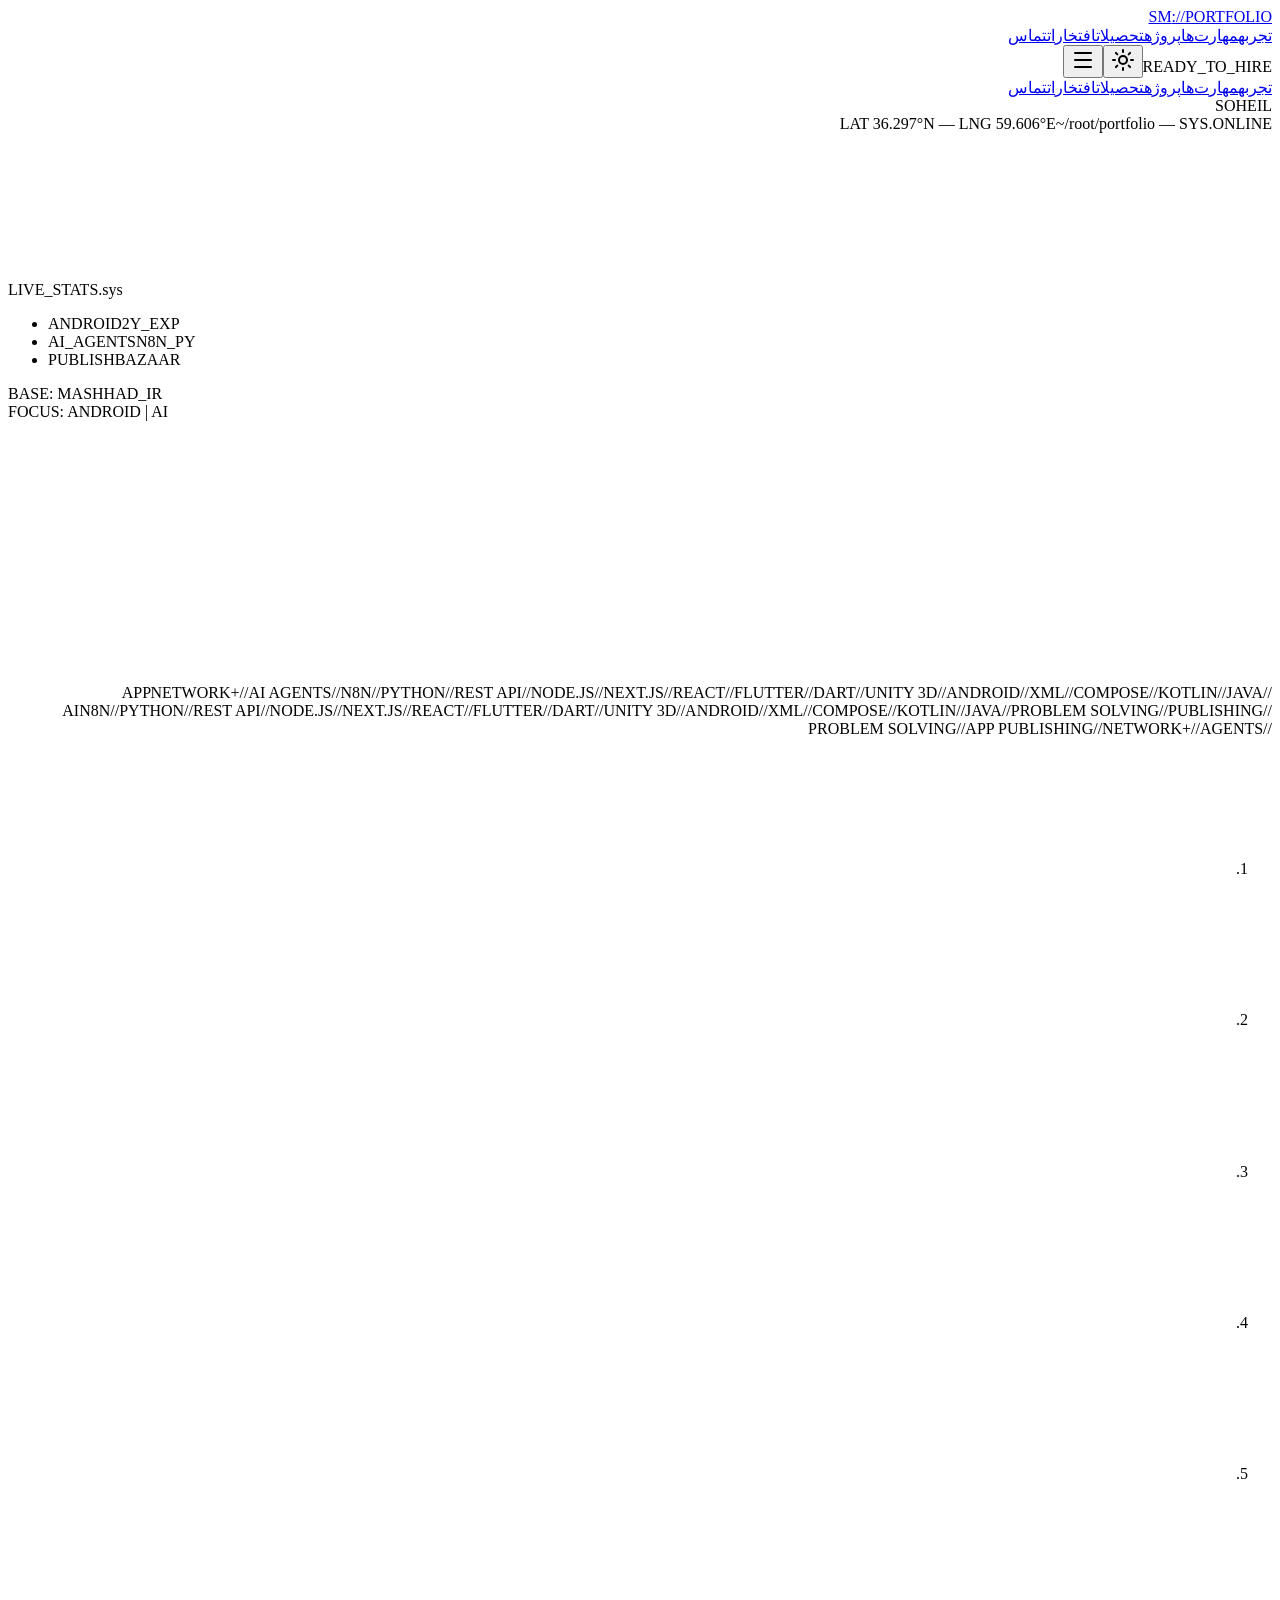
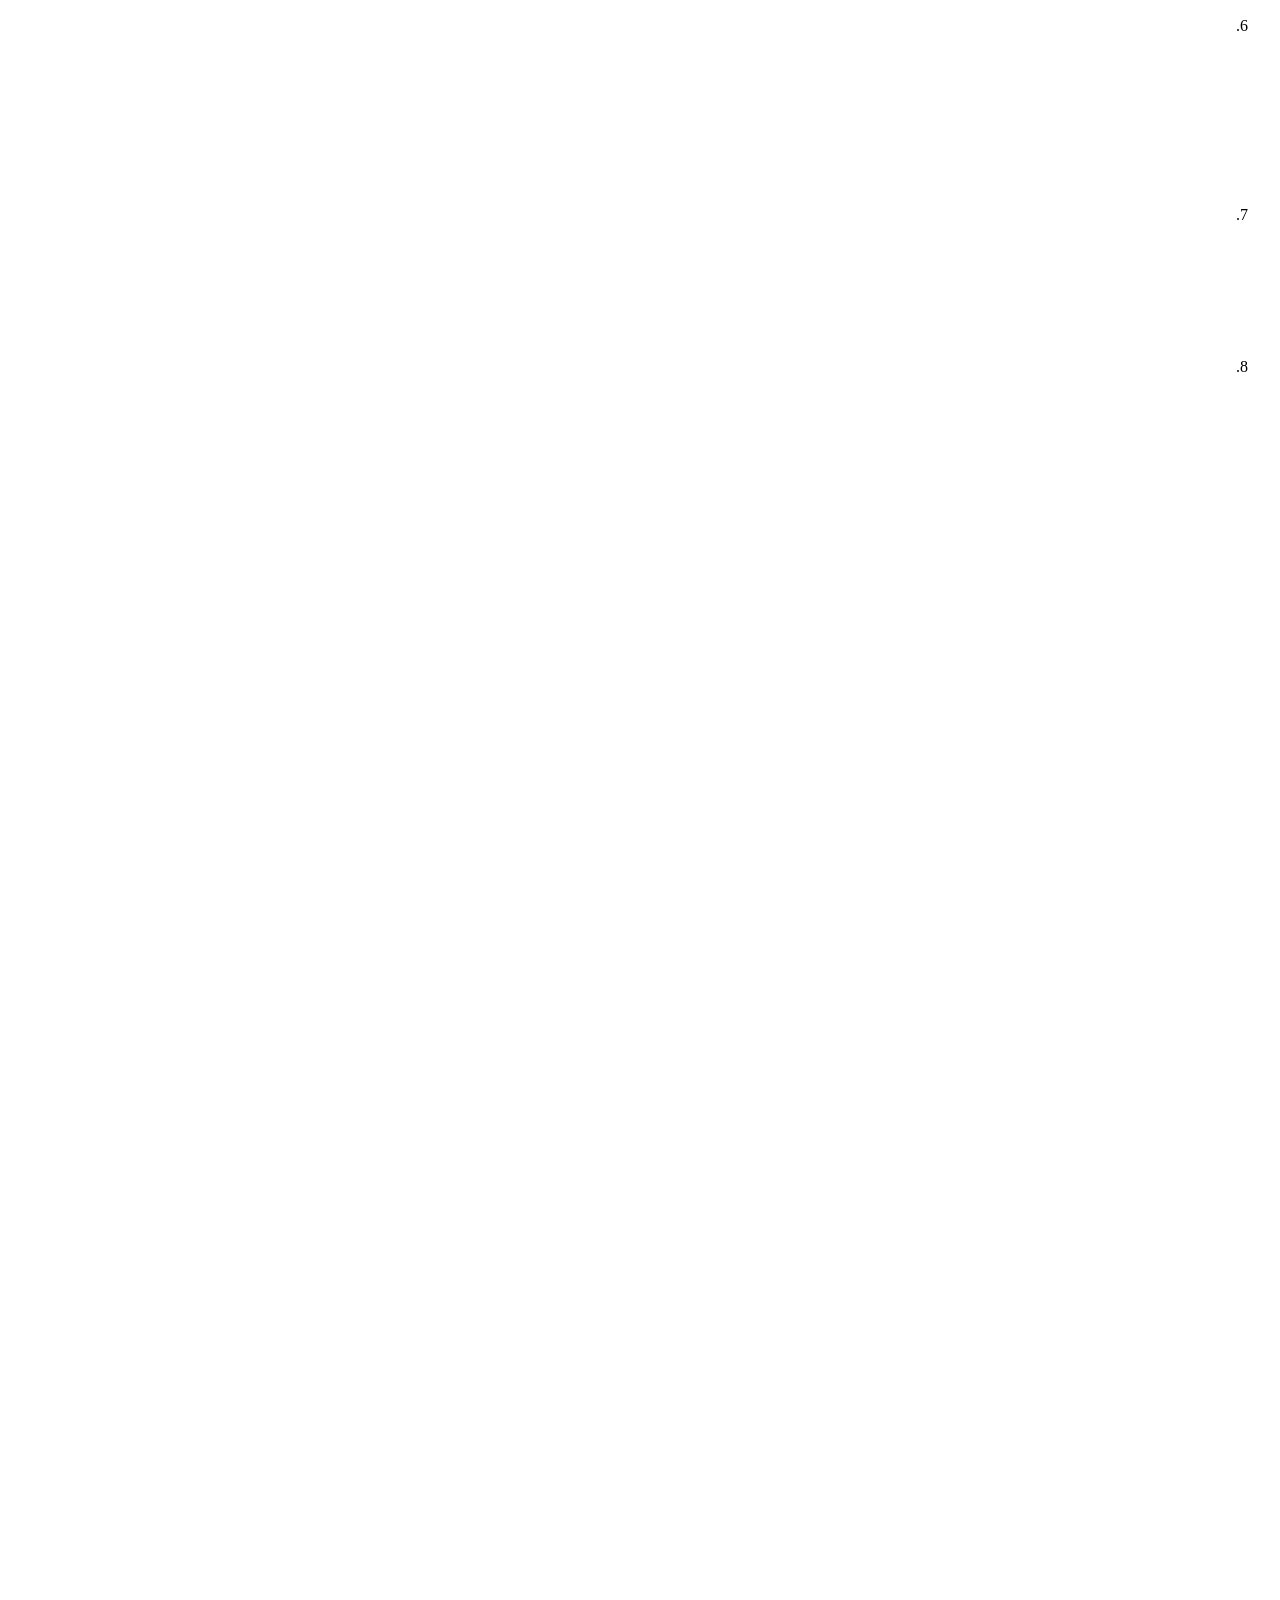
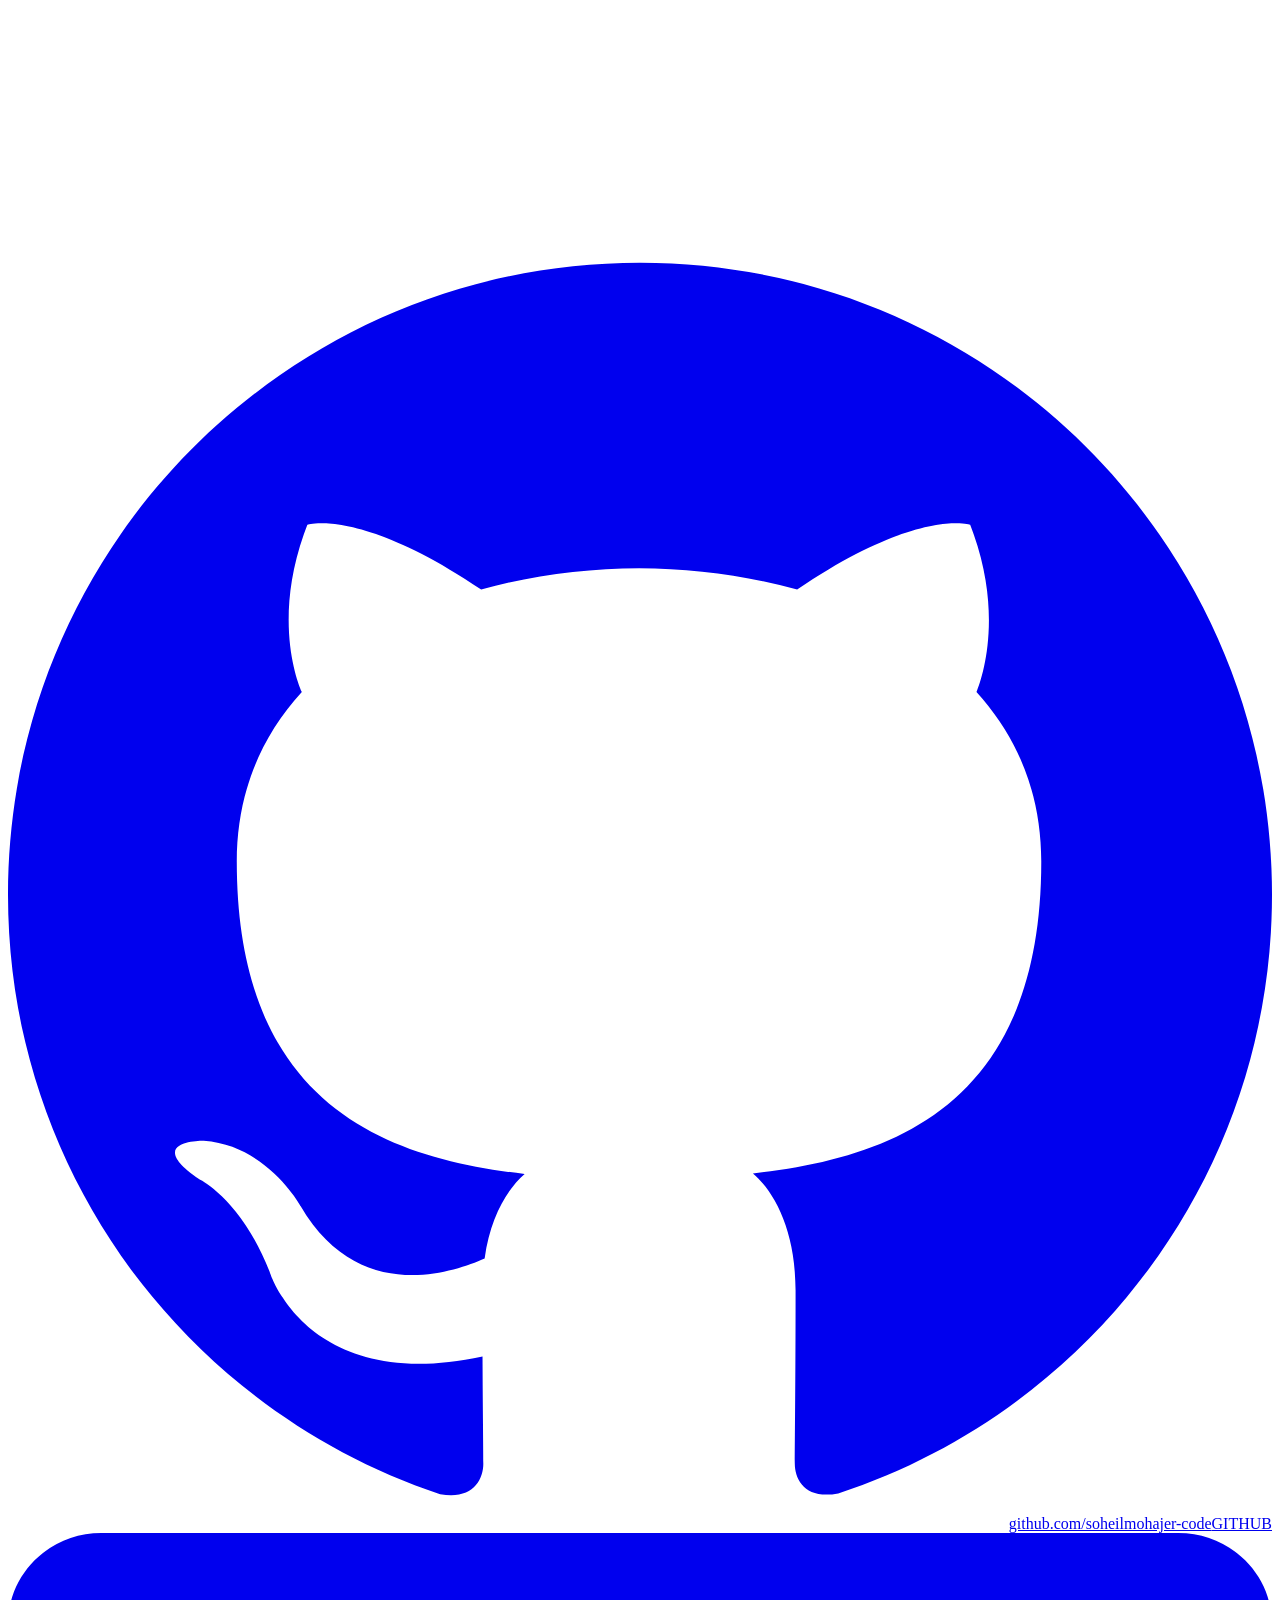
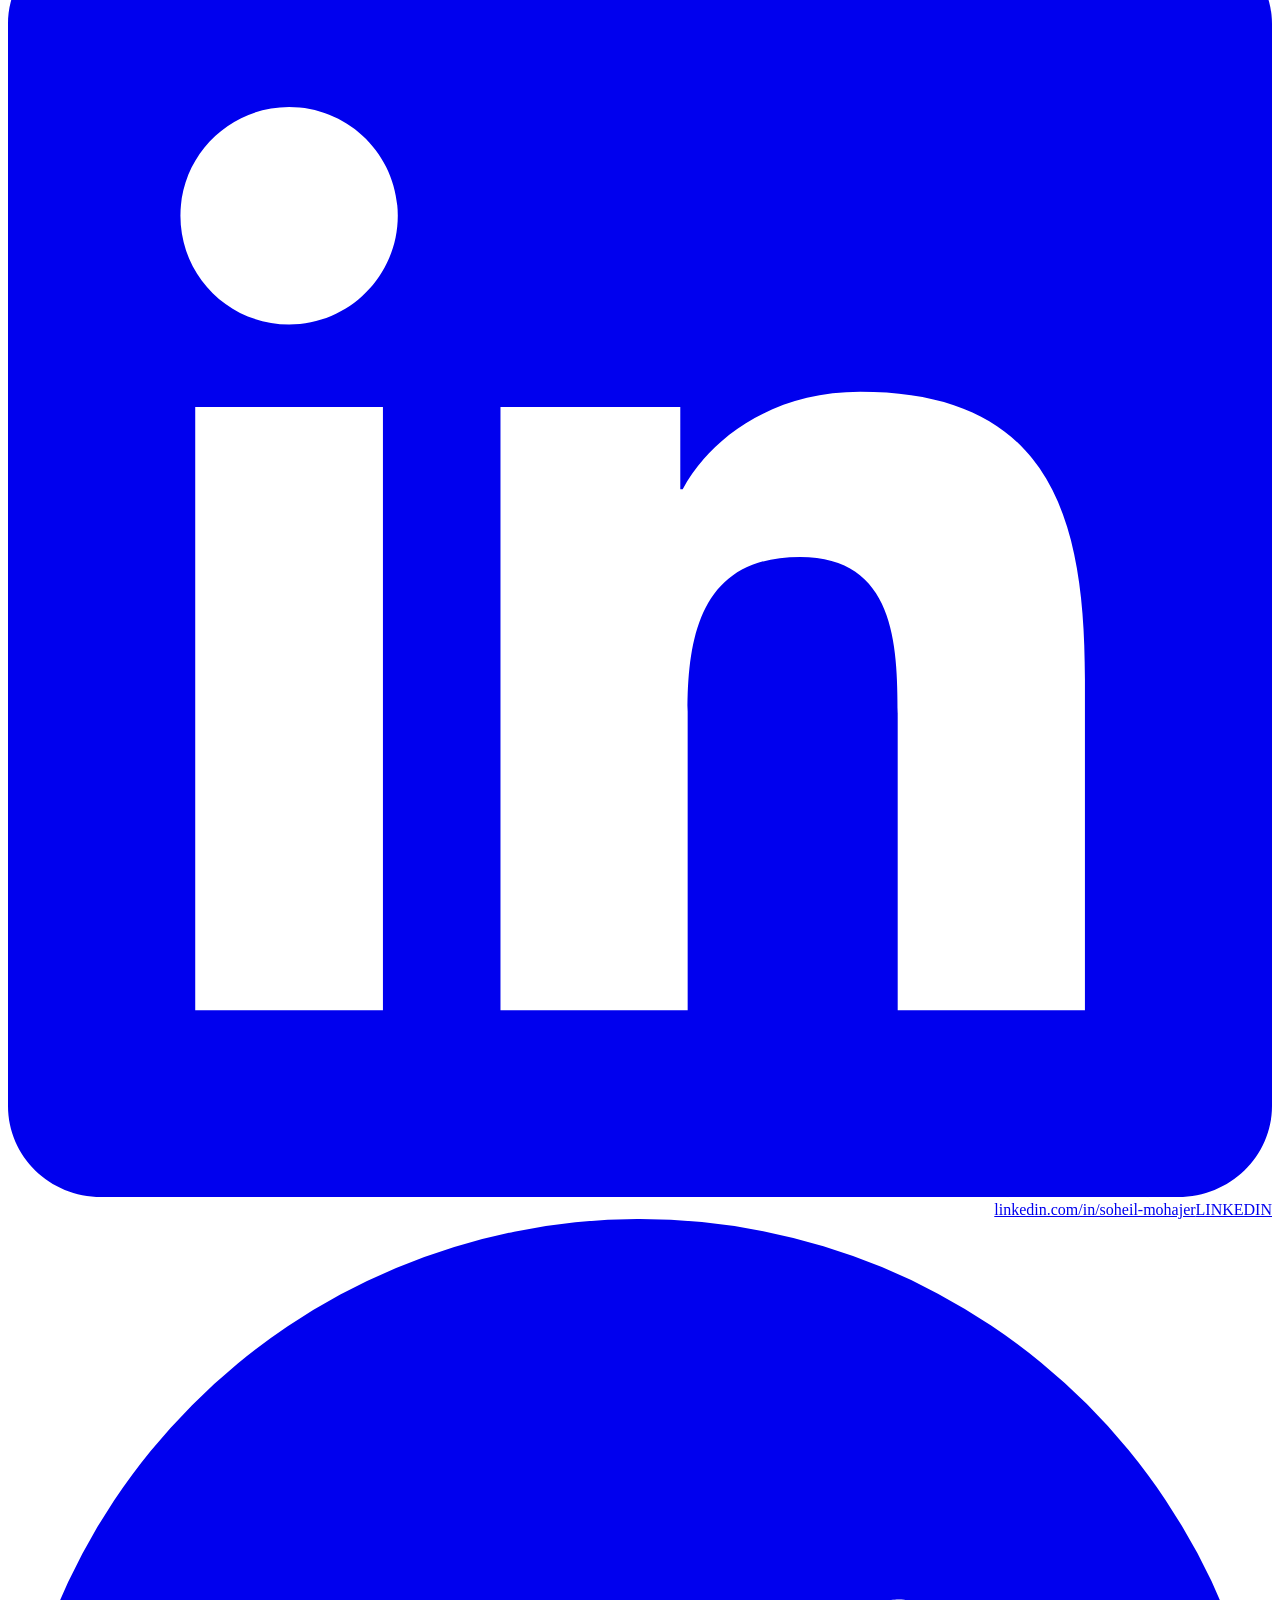
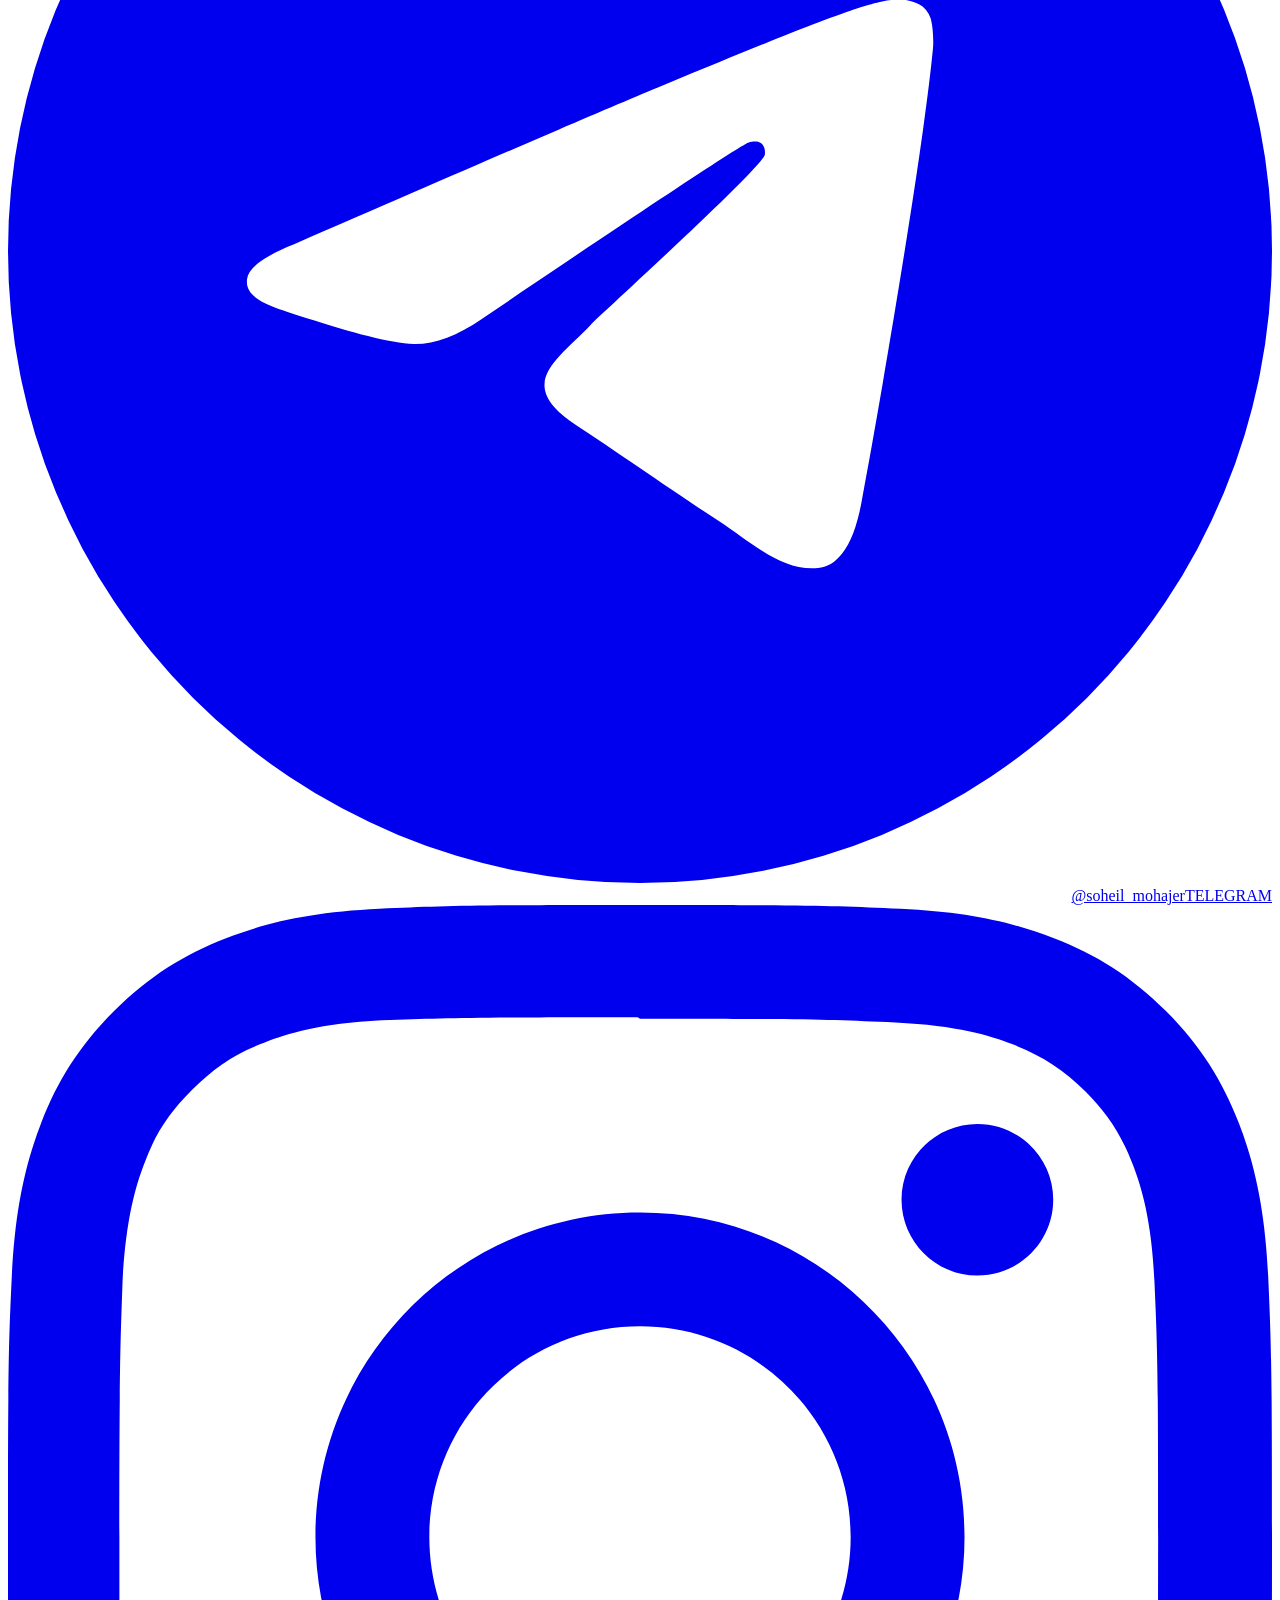
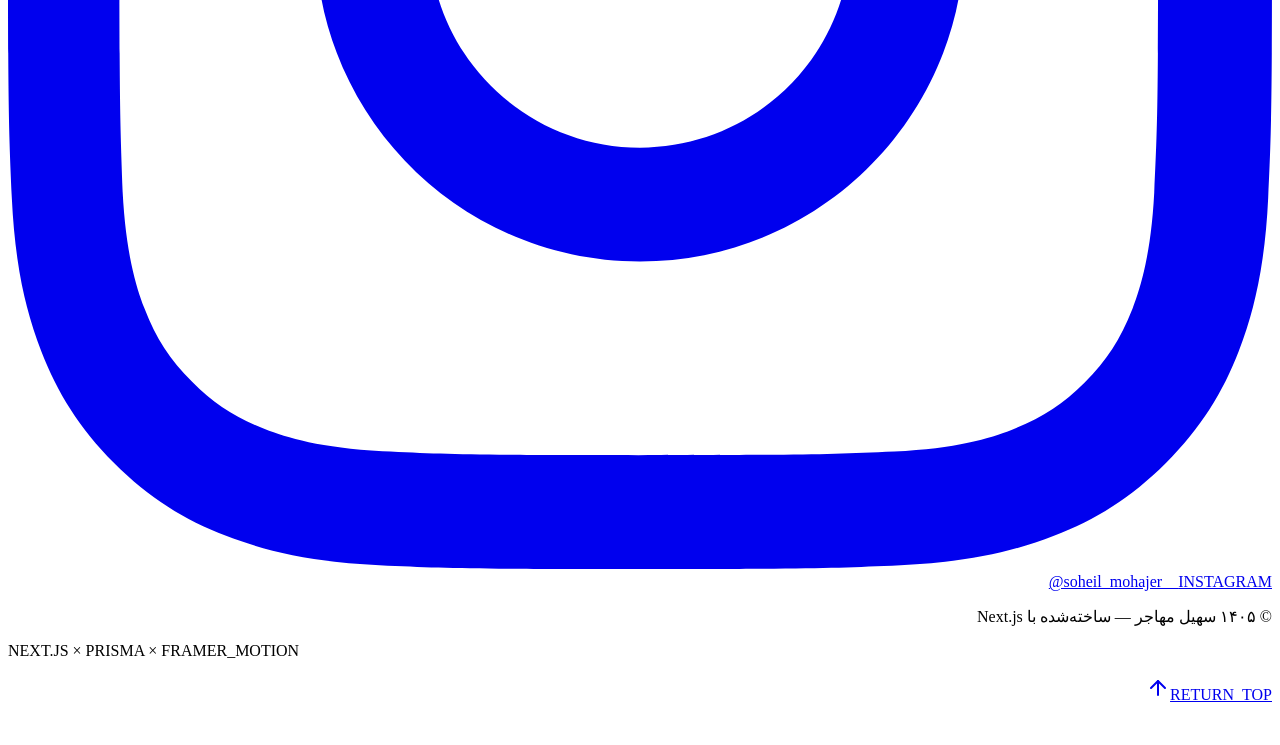
==== index.html @ 2ff8d080 "fix mobile horizontal overflow" ====
<!DOCTYPE html><html lang="fa" dir="rtl" class="h-full antialiased"><head><meta charSet="utf-8"/><link rel="preconnect" href="/" crossorigin=""/><meta name="viewport" content="width=device-width, initial-scale=1"/><link rel="preload" as="image" href="/resume/avatar.jpg"/><link rel="stylesheet" href="/resume/_next/static/chunks/21srakrcl4g6q.css" data-precedence="next"/><link rel="preload" as="script" fetchPriority="low" href="/resume/_next/static/chunks/3s6nzrbk-8mnv.js"/><script src="/resume/_next/static/chunks/2tswzwt7g9k6a.js" async=""></script><script src="/resume/_next/static/chunks/11pxbv08d7b0-.js" async=""></script><script src="/resume/_next/static/chunks/32nqqb0jdv92y.js" async=""></script><script src="/resume/_next/static/chunks/turbopack-0wpxcbz4vac8g.js" async=""></script><script src="/resume/_next/static/chunks/2nqamzd0fya4m.js" async="" crossorigin=""></script><script src="/resume/_next/static/chunks/444smbturdw43.js" async="" crossorigin=""></script><script src="/resume/_next/static/chunks/0nwajxfp2lzrn.js" async="" crossorigin=""></script><meta name="theme-color" content="#05070b"/><title>سهیل مهاجر | توسعه‌دهنده اندروید و ایجنت هوش مصنوعی</title><meta name="description" content="پورتفولیوی سهیل مهاجر — توسعه‌دهنده اندروید (Java/Kotlin/Unity) و سازنده ایجنت‌های هوش مصنوعی با n8n و Python؛ از منطق بازی و رابط کاربری تا انتشار نهایی در کافه‌بازار."/><link rel="author" href="http://localhost:3000"/><meta name="author" content="سهیل مهاجر"/><meta name="keywords" content="سهیل مهاجر,توسعه‌دهنده اندروید,ایجنت هوش مصنوعی,برنامه‌نویسی بازی,Unity,Android Developer,AI Agent Developer,n8n,کافه بازار"/><meta name="robots" content="index, follow"/><meta property="og:title" content="سهیل مهاجر | Android &amp; AI Agent Developer"/><meta property="og:description" content="ساخت بازی و اپلیکیشن اندروید، طراحی ایجنت‌های هوش مصنوعی و انتشار محصول در کافه‌بازار."/><meta property="og:url" content="http://localhost:3000"/><meta property="og:site_name" content="سهیل مهاجر"/><meta property="og:locale" content="fa_IR"/><meta property="og:type" content="website"/><meta name="twitter:card" content="summary"/><meta name="twitter:title" content="سهیل مهاجر | Android &amp; AI Agent Developer"/><meta name="twitter:description" content="توسعه اندروید، Unity و ایجنت‌های هوش مصنوعی — مشهد، ایران."/><link rel="icon" href="/resume/icon.svg?icon.3flq9i3ko7ub7.svg" sizes="any" type="image/svg+xml"/><script>
try {
  // Single-theme site (default neon): clear any previously saved custom theme.
  localStorage.removeItem("sm_theme");
  document.documentElement.removeAttribute("data-theme");
  var m = localStorage.getItem("sm_mode");
  if (m) document.documentElement.setAttribute("data-mode", m);
} catch (e) {}
</script><script src="/resume/_next/static/chunks/0cz1d0mv5g_q7.js" noModule=""></script></head><body class="min-h-screen overflow-x-hidden bg-void font-sans text-mist"><div hidden=""><!--$--><!--/$--></div><div aria-hidden="true" class="pointer-events-none fixed inset-0 z-0 print:hidden"><div class="grid-lines absolute inset-0"></div><div class="noise-layer absolute inset-0 opacity-[0.05] mix-blend-overlay"></div><div class="absolute inset-x-0 top-0 h-48 bg-gradient-to-b from-neon/[0.05] to-transparent"></div><div class="absolute bottom-[-10rem] start-[-6rem] size-[26rem] rounded-full bg-flare/[0.04] blur-[120px]"></div><div class="absolute end-[-8rem] top-1/3 size-[30rem] rounded-full bg-neon/[0.05] blur-[140px]"></div></div><header class="sticky top-0 z-50 border-b border-line/70 bg-void/70 backdrop-blur-md print:hidden"><div class="mx-auto flex h-14 w-full max-w-6xl items-center justify-between gap-4 px-5 sm:px-8"><a class="font-mono text-sm font-bold tracking-widest" href="/resume">SM<span class="text-neon">://</span>PORTFOLIO</a><nav class="hidden items-center gap-6 md:flex"><a href="#experience" class="text-sm text-fog transition-colors hover:text-neon">تجربه</a><a href="#skills" class="text-sm text-fog transition-colors hover:text-neon">مهارت‌ها</a><a href="#projects" class="text-sm text-fog transition-colors hover:text-neon">پروژه</a><a href="#education" class="text-sm text-fog transition-colors hover:text-neon">تحصیلات</a><a href="#achievements" class="text-sm text-fog transition-colors hover:text-neon">افتخارات</a><a href="#contact" class="text-sm text-fog transition-colors hover:text-neon">تماس</a></nav><div class="flex items-center gap-3"><span dir="ltr" class="hidden items-center gap-2 rounded-full border border-neon/25 bg-neon/5 px-3 py-1 font-mono text-[10px] tracking-widest text-neon sm:inline-flex"><span class="relative flex size-1.5"><span class="absolute inline-flex h-full w-full animate-ping rounded-full bg-neon opacity-60"></span><span class="relative inline-flex size-1.5 rounded-full bg-neon"></span></span>READY_TO_HIRE</span><button type="button" aria-label="روشن کردن حالت روز" title="روشن کردن حالت روز" class="inline-flex size-9 shrink-0 items-center justify-center rounded-lg border border-line bg-panel/70 text-fog transition-colors hover:border-neon/40 hover:text-neon"><svg xmlns="http://www.w3.org/2000/svg" width="24" height="24" viewBox="0 0 24 24" fill="none" stroke="currentColor" stroke-width="2" stroke-linecap="round" stroke-linejoin="round" class="lucide lucide-sun size-4.5" aria-hidden="true"><circle cx="12" cy="12" r="4"></circle><path d="M12 2v2"></path><path d="M12 20v2"></path><path d="m4.93 4.93 1.41 1.41"></path><path d="m17.66 17.66 1.41 1.41"></path><path d="M2 12h2"></path><path d="M20 12h2"></path><path d="m6.34 17.66-1.41 1.41"></path><path d="m19.07 4.93-1.41 1.41"></path></svg></button><button type="button" aria-label="باز کردن منو" class="inline-flex size-9 shrink-0 items-center justify-center rounded-lg border border-line bg-panel/70 text-fog transition-colors hover:border-neon/40 hover:text-neon"><svg xmlns="http://www.w3.org/2000/svg" width="24" height="24" viewBox="0 0 24 24" fill="none" stroke="currentColor" stroke-width="2" stroke-linecap="round" stroke-linejoin="round" class="lucide lucide-menu size-4.5" aria-hidden="true"><path d="M4 5h16"></path><path d="M4 12h16"></path><path d="M4 19h16"></path></svg></button></div></div><nav class="flex gap-5 overflow-x-auto px-5 pb-2 font-mono text-xs text-fog md:hidden [&amp;::-webkit-scrollbar]:hidden"><a href="#experience" class="shrink-0 hover:text-neon">تجربه</a><a href="#skills" class="shrink-0 hover:text-neon">مهارت‌ها</a><a href="#projects" class="shrink-0 hover:text-neon">پروژه</a><a href="#education" class="shrink-0 hover:text-neon">تحصیلات</a><a href="#achievements" class="shrink-0 hover:text-neon">افتخارات</a><a href="#contact" class="shrink-0 hover:text-neon">تماس</a></nav><div class="absolute bottom-0 start-0 h-px w-full origin-right bg-neon/60" style="transform:scaleX(0)"></div></header><main class="relative z-10"><section class="relative overflow-hidden pb-20 pt-8 sm:pt-12"><div class="relative mx-auto w-full max-w-6xl px-5 sm:px-8"><div aria-hidden="true" class="text-outline pointer-events-none absolute -top-6 start-0 select-none font-mono text-[clamp(4rem,16vw,13rem)] font-black leading-none print:hidden">SOHEIL</div><div class="relative flex flex-wrap items-center justify-between gap-3 pt-7 font-mono text-[11px] tracking-widest text-fog/70"><span dir="ltr">~/root/portfolio — SYS.ONLINE</span><span dir="ltr">LAT 36.297°N — LNG 59.606°E</span></div><div class="lg:flex lg:items-center lg:justify-between lg:gap-10"><div class="min-w-0"><div style="opacity:0;filter:blur(6px);transform:translateY(28px)"><span dir="ltr" class="mt-6 inline-flex items-center gap-2 rounded-full border border-neon/30 bg-neon/5 px-4 py-1.5"><span class="relative flex size-2"><span class="absolute inline-flex h-full w-full animate-ping rounded-full bg-neon opacity-60"></span><span class="relative inline-flex size-2 rounded-full bg-neon"></span></span><span class="font-mono text-xs tracking-widest text-neon">Ready to Hire</span></span></div><div style="opacity:0;filter:blur(6px);transform:translateY(28px)"><h1 class="chromatic relative mt-6 text-5xl font-black leading-[1.15] sm:text-7xl lg:text-8xl">سهیل<br/><span class="text-neon">مهاجر</span></h1></div><div style="opacity:0;filter:blur(6px);transform:translateY(28px)"><p dir="ltr" class="mt-5 text-right font-mono text-sm tracking-wide text-fog sm:text-base"><span class="text-flare">&gt;</span> Android &amp; AI Agent Developer<span class="mx-3 text-line">|</span><span class="text-neon/80">Game Logic Enthusiast</span></p></div></div><div aria-hidden="true" dir="ltr" class="pointer-events-none relative hidden w-60 shrink-0 select-none lg:block print:hidden"><div class="absolute -top-8 end-4 size-36 rounded-full bg-neon/10 blur-3xl"></div><div class="relative animate-float rounded-2xl border border-line/70 bg-panel/50 p-4"><span aria-hidden="true" class="pointer-events-none absolute size-2.5 border-neon/50 start-0 top-0 border-s border-t "></span><span aria-hidden="true" class="pointer-events-none absolute size-2.5 border-neon/50 end-0 top-0 border-e border-t "></span><span aria-hidden="true" class="pointer-events-none absolute size-2.5 border-neon/50 bottom-0 start-0 border-b border-s "></span><span aria-hidden="true" class="pointer-events-none absolute size-2.5 border-neon/50 bottom-0 end-0 border-b border-e "></span><p class="font-mono text-[10px] tracking-[0.25em] text-fog/50">LIVE_STATS.sys</p><ul class="mt-3 space-y-2.5 font-mono text-[11px]"><li class="flex items-center justify-between gap-2"><span class="flex items-center gap-1.5 text-fog"><span class="size-1.5 animate-pulse-soft rounded-full bg-neon"></span>ANDROID</span><span class="font-bold text-neon">2Y_EXP</span></li><li class="flex items-center justify-between gap-2"><span class="flex items-center gap-1.5 text-fog"><span class="size-1.5 animate-pulse-soft rounded-full bg-beam [animation-delay:0.7s]"></span>AI_AGENTS</span><span class="font-bold text-beam">N8N_PY</span></li><li class="flex items-center justify-between gap-2"><span class="flex items-center gap-1.5 text-fog"><span class="size-1.5 animate-pulse-soft rounded-full bg-flare [animation-delay:1.4s]"></span>PUBLISH</span><span class="font-bold text-flare">BAZAAR</span></li></ul><div class="my-3 border-t border-line/70"></div><p class="font-mono text-[10px] leading-relaxed text-fog/60">BASE: MASHHAD_IR<br/>FOCUS: ANDROID | AI<span class="ms-1 inline-block h-3 w-1.5 animate-blink bg-neon/70 align-middle"></span></p></div></div></div><div class="mt-14 grid items-start gap-10 lg:grid-cols-12"><div class="lg:col-span-7"><div style="opacity:0;filter:blur(6px);transform:translateY(28px)"><p class="max-w-xl text-lg leading-loose text-fog">چند سالیه بازی و اپلیکیشن اندروید می‌سازم؛ از منطق بازی و رابط کاربری تا انتشار نهایی روی کافه‌بازار. قبل از این مسیر، ریاضی و هندسه کنکور تدریس می‌کردم و برای باشگاه مغز سوال‌های هوش محاسباتی و فضایی طراحی می‌کردم — همون پیشینه باعث شده مسائل فنی رو دقیق و مرحله‌به‌مرحله حل کنم. این روزها در کنار توسعه اندروید و Unity، ایجنت‌های هوش مصنوعی با n8n و Python می‌سازم و شبکه و امنیت رو هم جدی دنبال می‌کنم (CompTIA Network+، در مسیر MCSA).</p></div><div style="opacity:0;filter:blur(6px);transform:translateY(28px)"><div class="mt-7 flex flex-wrap items-center gap-x-6 gap-y-3 text-sm text-fog"><span class="inline-flex items-center gap-2"><svg xmlns="http://www.w3.org/2000/svg" width="24" height="24" viewBox="0 0 24 24" fill="none" stroke="currentColor" stroke-width="2" stroke-linecap="round" stroke-linejoin="round" class="lucide lucide-map-pin size-4 text-neon" aria-hidden="true"><path d="M20 10c0 4.993-5.539 10.193-7.399 11.799a1 1 0 0 1-1.202 0C9.539 20.193 4 14.993 4 10a8 8 0 0 1 16 0"></path><circle cx="12" cy="10" r="3"></circle></svg>مشهد، بلوار جانباز</span><span class="inline-flex items-center gap-2"><svg xmlns="http://www.w3.org/2000/svg" width="24" height="24" viewBox="0 0 24 24" fill="none" stroke="currentColor" stroke-width="2" stroke-linecap="round" stroke-linejoin="round" class="lucide lucide-graduation-cap size-4 text-neon" aria-hidden="true"><path d="M21.42 10.922a1 1 0 0 0-.019-1.838L12.83 5.18a2 2 0 0 0-1.66 0L2.6 9.08a1 1 0 0 0 0 1.832l8.57 3.908a2 2 0 0 0 1.66 0z"></path><path d="M22 10v6"></path><path d="M6 12.5V16a6 3 0 0 0 12 0v-3.5"></path></svg>مهندسی کامپیوتر — دانشگاه آزاد مشهد</span></div></div><div style="opacity:0;filter:blur(6px);transform:translateY(28px)"><div class="mt-9 flex flex-wrap items-center gap-4"><a href="mailto:soheil.mohajer.ai@gmail.com" class="rounded-lg bg-neon px-6 py-3 text-sm font-bold text-black transition hover:shadow-[0_0_32px_rgba(67,255,180,0.4)]">تماس با من</a><a href="#projects" class="inline-flex items-center gap-2 rounded-lg border border-line px-6 py-3 text-sm font-bold transition hover:border-neon/50 hover:text-neon">پروژه‌های من<svg xmlns="http://www.w3.org/2000/svg" width="24" height="24" viewBox="0 0 24 24" fill="none" stroke="currentColor" stroke-width="2" stroke-linecap="round" stroke-linejoin="round" class="lucide lucide-arrow-up-left size-4" aria-hidden="true"><path d="M7 17V7h10"></path><path d="M17 17 7 7"></path></svg></a><span dir="ltr" class="font-mono text-[10px] text-fog/50">// open_to: android | unity | ai-agents</span></div></div></div><div class="lg:col-span-5"><div style="opacity:0;filter:blur(6px);transform:translateY(40px)"><div class="mb-10 w-fit -rotate-2"><div class="relative"><span aria-hidden="true" class="absolute -inset-3 animate-[spin_24s_linear_infinite] rounded-full border border-dashed border-neon/25"></span><div class="relative size-36 overflow-hidden rounded-full border border-neon/40 bg-panel shadow-[0_0_50px_rgba(67,255,180,0.08)] sm:size-40"><img alt="سهیل مهاجر" decoding="async" data-nimg="fill" class="object-cover" style="position:absolute;height:100%;width:100%;left:0;top:0;right:0;bottom:0;color:transparent" src="/resume/avatar.jpg"/></div><p dir="ltr" class="mt-4 text-center font-mono text-[9px] tracking-[0.25em] text-fog/60">AVATAR.sys // VERIFIED</p></div></div></div><div style="opacity:0;filter:blur(6px);transform:translateY(40px)"><div class="relative -rotate-1 rounded-xl border border-line bg-panel/80 shadow-[0_0_70px_rgba(67,255,180,0.05)] backdrop-blur"><span aria-hidden="true" class="pointer-events-none absolute size-2.5 border-neon/50 start-0 top-0 border-s border-t "></span><span aria-hidden="true" class="pointer-events-none absolute size-2.5 border-neon/50 end-0 top-0 border-e border-t "></span><span aria-hidden="true" class="pointer-events-none absolute size-2.5 border-neon/50 bottom-0 start-0 border-b border-s "></span><span aria-hidden="true" class="pointer-events-none absolute size-2.5 border-neon/50 bottom-0 end-0 border-b border-e "></span><div class="flex items-center gap-2 border-b border-line px-4 py-2.5"><span class="size-2.5 rounded-full bg-flare/70"></span><span class="size-2.5 rounded-full bg-beam/70"></span><span class="size-2.5 rounded-full bg-neon/70"></span><span dir="ltr" class="ms-auto font-mono text-[11px] text-fog/70">soheil@mohajer:~/portfolio</span></div><div dir="ltr" class="min-h-[230px] p-5 text-left font-mono text-[13px] leading-relaxed"><p><span class="text-flare">$</span> <span class="text-mist"></span><span class="ms-1 inline-block h-4 w-2 animate-blink bg-neon align-middle"></span></p></div></div></div></div></div></div></section><section aria-hidden="true" class="overflow-hidden border-y border-line bg-panel/30 py-4 print:hidden"><div class="flex w-max animate-marquee items-center gap-10 hover:[animation-play-state:paused]"><span dir="ltr" class="flex items-center gap-10"><span class="font-mono text-lg text-fog/45">JAVA</span><span class="font-mono text-sm text-neon/35">//</span></span><span dir="ltr" class="flex items-center gap-10"><span class="font-mono text-lg text-fog/45">KOTLIN</span><span class="font-mono text-sm text-neon/35">//</span></span><span dir="ltr" class="flex items-center gap-10"><span class="font-mono text-lg text-fog/45">COMPOSE</span><span class="font-mono text-sm text-neon/35">//</span></span><span dir="ltr" class="flex items-center gap-10"><span class="font-mono text-lg text-fog/45">XML</span><span class="font-mono text-sm text-neon/35">//</span></span><span dir="ltr" class="flex items-center gap-10"><span class="font-mono text-lg text-fog/45">ANDROID</span><span class="font-mono text-sm text-neon/35">//</span></span><span dir="ltr" class="flex items-center gap-10"><span class="font-mono text-lg text-fog/45">UNITY 3D</span><span class="font-mono text-sm text-neon/35">//</span></span><span dir="ltr" class="flex items-center gap-10"><span class="font-mono text-lg text-fog/45">DART</span><span class="font-mono text-sm text-neon/35">//</span></span><span dir="ltr" class="flex items-center gap-10"><span class="font-mono text-lg text-fog/45">FLUTTER</span><span class="font-mono text-sm text-neon/35">//</span></span><span dir="ltr" class="flex items-center gap-10"><span class="font-mono text-lg text-fog/45">REACT</span><span class="font-mono text-sm text-neon/35">//</span></span><span dir="ltr" class="flex items-center gap-10"><span class="font-mono text-lg text-fog/45">NEXT.JS</span><span class="font-mono text-sm text-neon/35">//</span></span><span dir="ltr" class="flex items-center gap-10"><span class="font-mono text-lg text-fog/45">NODE.JS</span><span class="font-mono text-sm text-neon/35">//</span></span><span dir="ltr" class="flex items-center gap-10"><span class="font-mono text-lg text-fog/45">REST API</span><span class="font-mono text-sm text-neon/35">//</span></span><span dir="ltr" class="flex items-center gap-10"><span class="font-mono text-lg text-fog/45">PYTHON</span><span class="font-mono text-sm text-neon/35">//</span></span><span dir="ltr" class="flex items-center gap-10"><span class="font-mono text-lg text-fog/45">N8N</span><span class="font-mono text-sm text-neon/35">//</span></span><span dir="ltr" class="flex items-center gap-10"><span class="font-mono text-lg text-fog/45">AI AGENTS</span><span class="font-mono text-sm text-neon/35">//</span></span><span dir="ltr" class="flex items-center gap-10"><span class="font-mono text-lg text-fog/45">NETWORK+</span><span class="font-mono text-sm text-neon/35">//</span></span><span dir="ltr" class="flex items-center gap-10"><span class="font-mono text-lg text-fog/45">APP PUBLISHING</span><span class="font-mono text-sm text-neon/35">//</span></span><span dir="ltr" class="flex items-center gap-10"><span class="font-mono text-lg text-fog/45">PROBLEM SOLVING</span><span class="font-mono text-sm text-neon/35">//</span></span><span dir="ltr" class="flex items-center gap-10"><span class="font-mono text-lg text-fog/45">JAVA</span><span class="font-mono text-sm text-neon/35">//</span></span><span dir="ltr" class="flex items-center gap-10"><span class="font-mono text-lg text-fog/45">KOTLIN</span><span class="font-mono text-sm text-neon/35">//</span></span><span dir="ltr" class="flex items-center gap-10"><span class="font-mono text-lg text-fog/45">COMPOSE</span><span class="font-mono text-sm text-neon/35">//</span></span><span dir="ltr" class="flex items-center gap-10"><span class="font-mono text-lg text-fog/45">XML</span><span class="font-mono text-sm text-neon/35">//</span></span><span dir="ltr" class="flex items-center gap-10"><span class="font-mono text-lg text-fog/45">ANDROID</span><span class="font-mono text-sm text-neon/35">//</span></span><span dir="ltr" class="flex items-center gap-10"><span class="font-mono text-lg text-fog/45">UNITY 3D</span><span class="font-mono text-sm text-neon/35">//</span></span><span dir="ltr" class="flex items-center gap-10"><span class="font-mono text-lg text-fog/45">DART</span><span class="font-mono text-sm text-neon/35">//</span></span><span dir="ltr" class="flex items-center gap-10"><span class="font-mono text-lg text-fog/45">FLUTTER</span><span class="font-mono text-sm text-neon/35">//</span></span><span dir="ltr" class="flex items-center gap-10"><span class="font-mono text-lg text-fog/45">REACT</span><span class="font-mono text-sm text-neon/35">//</span></span><span dir="ltr" class="flex items-center gap-10"><span class="font-mono text-lg text-fog/45">NEXT.JS</span><span class="font-mono text-sm text-neon/35">//</span></span><span dir="ltr" class="flex items-center gap-10"><span class="font-mono text-lg text-fog/45">NODE.JS</span><span class="font-mono text-sm text-neon/35">//</span></span><span dir="ltr" class="flex items-center gap-10"><span class="font-mono text-lg text-fog/45">REST API</span><span class="font-mono text-sm text-neon/35">//</span></span><span dir="ltr" class="flex items-center gap-10"><span class="font-mono text-lg text-fog/45">PYTHON</span><span class="font-mono text-sm text-neon/35">//</span></span><span dir="ltr" class="flex items-center gap-10"><span class="font-mono text-lg text-fog/45">N8N</span><span class="font-mono text-sm text-neon/35">//</span></span><span dir="ltr" class="flex items-center gap-10"><span class="font-mono text-lg text-fog/45">AI AGENTS</span><span class="font-mono text-sm text-neon/35">//</span></span><span dir="ltr" class="flex items-center gap-10"><span class="font-mono text-lg text-fog/45">NETWORK+</span><span class="font-mono text-sm text-neon/35">//</span></span><span dir="ltr" class="flex items-center gap-10"><span class="font-mono text-lg text-fog/45">APP PUBLISHING</span><span class="font-mono text-sm text-neon/35">//</span></span><span dir="ltr" class="flex items-center gap-10"><span class="font-mono text-lg text-fog/45">PROBLEM SOLVING</span><span class="font-mono text-sm text-neon/35">//</span></span></div></section><section id="experience" class="scroll-mt-28 overflow-hidden py-20 sm:py-28"><div class="mx-auto w-full max-w-4xl px-5 sm:px-8"><div style="opacity:0;filter:blur(6px);transform:translateY(28px)"><div class="relative mb-12 border-b border-line pb-5"><span aria-hidden="true" class="text-outline pointer-events-none absolute -top-9 start-0 select-none font-mono text-7xl font-black leading-none">01</span><div class="relative flex flex-wrap items-end justify-between gap-3 pt-4"><h2 class="text-2xl font-black sm:text-3xl"><span class="me-3 font-mono text-sm font-bold text-neon">/<!-- -->01<!-- -->/</span>سوابق شغلی</h2><span dir="ltr" class="inline-flex items-center gap-1.5 font-mono text-[11px] tracking-[0.18em] text-fog/70 "><span aria-hidden="true" class="font-bold text-neon">❯</span><span>career.log // 06_entries</span></span></div></div></div><ol class="relative ms-2 border-s border-line"><li class="relative pb-14 ps-8 last:pb-0 sm:ps-10"><span aria-hidden="true" class="absolute -start-[6px] top-1.5 size-2.5 rotate-45 border border-neon bg-void"></span><div style="opacity:0;filter:blur(6px);transform:translateY(28px)"><div class="flex flex-wrap items-center gap-x-3 gap-y-2"><span class="inline-flex items-center rounded-full border border-flare/30 bg-flare/5 px-3 py-1 font-mono text-[11px] text-flare">فریلنس / شخصی</span><span dir="ltr" class="rounded-full border border-line bg-panel px-2.5 py-1 font-mono text-[10px] text-fog">n8n</span><span dir="ltr" class="rounded-full border border-line bg-panel px-2.5 py-1 font-mono text-[10px] text-fog">Python</span></div><h3 class="mt-4 text-lg font-bold sm:text-xl">توسعه‌دهنده ایجنت‌های هوش مصنوعی</h3><p class="mt-1.5 text-sm text-fog"><span class="font-mono text-neon">@</span> <!-- -->پروژه‌های شخصی و فریلنس</p><ul class="mt-4 space-y-2.5"><li class="flex gap-2.5 text-[15px] leading-relaxed text-fog"><span aria-hidden="true" class="mt-[9px] size-1.5 shrink-0 rotate-45 bg-neon/70"></span>طراحی و پیاده‌سازی ایجنت‌های هوش مصنوعی برای اتوماسیون فرآیندها با n8n و Python</li><li class="flex gap-2.5 text-[15px] leading-relaxed text-fog"><span aria-hidden="true" class="mt-[9px] size-1.5 shrink-0 rotate-45 bg-neon/70"></span>اتصال ایجنت‌ها به API و مدل‌های زبانی برای اجرای خودکار وظایف</li></ul></div></li><li class="relative pb-14 ps-8 last:pb-0 sm:ps-10"><span aria-hidden="true" class="absolute -start-[6px] top-1.5 size-2.5 rotate-45 border border-neon bg-void"></span><div style="opacity:0;filter:blur(6px);transform:translateY(28px)"><div class="flex flex-wrap items-center gap-x-3 gap-y-2"><span class="inline-flex items-center rounded-full border border-flare/30 bg-flare/5 px-3 py-1 font-mono text-[11px] text-flare">فعال — ۲ سال سابقه</span><span dir="ltr" class="rounded-full border border-line bg-panel px-2.5 py-1 font-mono text-[10px] text-fog">Java</span><span dir="ltr" class="rounded-full border border-line bg-panel px-2.5 py-1 font-mono text-[10px] text-fog">XML</span></div><h3 class="mt-4 text-lg font-bold sm:text-xl">توسعه‌دهنده اندروید</h3><p class="mt-1.5 text-sm text-fog"><span class="font-mono text-neon">@</span> <!-- -->فریلنس</p><ul class="mt-4 space-y-2.5"><li class="flex gap-2.5 text-[15px] leading-relaxed text-fog"><span aria-hidden="true" class="mt-[9px] size-1.5 shrink-0 rotate-45 bg-neon/70"></span>طراحی، توسعه و رفع باگ اپلیکیشن‌های اندروید بر اساس نیاز کارفرما</li><li class="flex gap-2.5 text-[15px] leading-relaxed text-fog"><span aria-hidden="true" class="mt-[9px] size-1.5 shrink-0 rotate-45 bg-neon/70"></span>ارتباط مستقیم با کارفرما برای تعریف نیازمندی‌ها و تحویل به‌موقع پروژه</li></ul></div></li><li class="relative pb-14 ps-8 last:pb-0 sm:ps-10"><span aria-hidden="true" class="absolute -start-[6px] top-1.5 size-2.5 rotate-45 border border-neon bg-void"></span><div style="opacity:0;filter:blur(6px);transform:translateY(28px)"><div class="flex flex-wrap items-center gap-x-3 gap-y-2"><span class="inline-flex items-center rounded-full border border-flare/30 bg-flare/5 px-3 py-1 font-mono text-[11px] text-flare">از شهریور ۱۴۰۲</span></div><h3 class="mt-4 text-lg font-bold sm:text-xl">طراح سوالات هوش محاسباتی و هوش فضایی</h3><p class="mt-1.5 text-sm text-fog"><span class="font-mono text-neon">@</span> <!-- -->باشگاه مغز</p><ul class="mt-4 space-y-2.5"><li class="flex gap-2.5 text-[15px] leading-relaxed text-fog"><span aria-hidden="true" class="mt-[9px] size-1.5 shrink-0 rotate-45 bg-neon/70"></span>طراحی و تدوین سوالات تخصصی متناسب با سطح مخاطب</li><li class="flex gap-2.5 text-[15px] leading-relaxed text-fog"><span aria-hidden="true" class="mt-[9px] size-1.5 shrink-0 rotate-45 bg-neon/70"></span>تمرکز بر تفکر تحلیلی، حل مسئله و ساختار منطقی در طراحی سوال</li></ul></div></li><li class="relative pb-14 ps-8 last:pb-0 sm:ps-10"><span aria-hidden="true" class="absolute -start-[6px] top-1.5 size-2.5 rotate-45 border border-neon bg-void"></span><div style="opacity:0;filter:blur(6px);transform:translateY(28px)"><div class="flex flex-wrap items-center gap-x-3 gap-y-2"><span class="inline-flex items-center rounded-full border border-flare/30 bg-flare/5 px-3 py-1 font-mono text-[11px] text-flare">۲ سال سابقه</span></div><h3 class="mt-4 text-lg font-bold sm:text-xl">مدرس ریاضیات و هندسه کنکور</h3><p class="mt-1.5 text-sm text-fog"><span class="font-mono text-neon">@</span> <!-- -->آموزشگاه‌های نیمکت، ونداد و…</p><ul class="mt-4 space-y-2.5"><li class="flex gap-2.5 text-[15px] leading-relaxed text-fog"><span aria-hidden="true" class="mt-[9px] size-1.5 shrink-0 rotate-45 bg-neon/70"></span>آموزش مفاهیم پایه و پیشرفته ریاضیات و هندسه در سطح کنکور</li><li class="flex gap-2.5 text-[15px] leading-relaxed text-fog"><span aria-hidden="true" class="mt-[9px] size-1.5 shrink-0 rotate-45 bg-neon/70"></span>طراحی روش‌های ساده و کاربردی برای تقویت تفکر تحلیلی دانش‌آموزان</li></ul></div></li><li class="relative pb-14 ps-8 last:pb-0 sm:ps-10"><span aria-hidden="true" class="absolute -start-[6px] top-1.5 size-2.5 rotate-45 border border-neon bg-void"></span><div style="opacity:0;filter:blur(6px);transform:translateY(28px)"><div class="flex flex-wrap items-center gap-x-3 gap-y-2"><span class="inline-flex items-center rounded-full border border-flare/30 bg-flare/5 px-3 py-1 font-mono text-[11px] text-flare">۲ ماه</span></div><h3 class="mt-4 text-lg font-bold sm:text-xl">کارآموز</h3><p class="mt-1.5 text-sm text-fog"><span class="font-mono text-neon">@</span> <!-- -->گروه نرم‌افزاری پارت</p><ul class="mt-4 space-y-2.5"><li class="flex gap-2.5 text-[15px] leading-relaxed text-fog"><span aria-hidden="true" class="mt-[9px] size-1.5 shrink-0 rotate-45 bg-neon/70"></span>دوره کارآموزی عملی در محیط واقعی توسعه نرم‌افزار</li><li class="flex gap-2.5 text-[15px] leading-relaxed text-fog"><span aria-hidden="true" class="mt-[9px] size-1.5 shrink-0 rotate-45 bg-neon/70"></span>آشنایی با فرآیندهای تیمی توسعه و استانداردهای صنعتی</li></ul></div></li><li class="relative pb-14 ps-8 last:pb-0 sm:ps-10"><span aria-hidden="true" class="absolute -start-[6px] top-1.5 size-2.5 rotate-45 border border-neon bg-void"></span><div style="opacity:0;filter:blur(6px);transform:translateY(28px)"><div class="flex flex-wrap items-center gap-x-3 gap-y-2"><span class="inline-flex items-center rounded-full border border-flare/30 bg-flare/5 px-3 py-1 font-mono text-[11px] text-flare">دوره تکمیلی</span><span dir="ltr" class="rounded-full border border-line bg-panel px-2.5 py-1 font-mono text-[10px] text-fog">Java</span><span dir="ltr" class="rounded-full border border-line bg-panel px-2.5 py-1 font-mono text-[10px] text-fog">OOP</span></div><h3 class="mt-4 text-lg font-bold sm:text-xl">دوره تکمیلی زبان برنامه‌نویسی جاوا</h3><p class="mt-1.5 text-sm text-fog"><span class="font-mono text-neon">@</span> <!-- -->مدرسه داتین</p><ul class="mt-4 space-y-2.5"><li class="flex gap-2.5 text-[15px] leading-relaxed text-fog"><span aria-hidden="true" class="mt-[9px] size-1.5 shrink-0 rotate-45 bg-neon/70"></span>یادگیری مبانی زبان برنامه‌نویسی جاوا و مفاهیم پایه برنامه‌نویسی شی‌گرا (OOP)</li><li class="flex gap-2.5 text-[15px] leading-relaxed text-fog"><span aria-hidden="true" class="mt-[9px] size-1.5 shrink-0 rotate-45 bg-neon/70"></span>کار با کالکشن‌ها، مدیریت استثناها و جنریک‌ها در جاوا</li><li class="flex gap-2.5 text-[15px] leading-relaxed text-fog"><span aria-hidden="true" class="mt-[9px] size-1.5 shrink-0 rotate-45 bg-neon/70"></span>آشنایی با برنامه‌نویسی چندنخی (Multithreading) و ورودی/خروجی فایل</li><li class="flex gap-2.5 text-[15px] leading-relaxed text-fog"><span aria-hidden="true" class="mt-[9px] size-1.5 shrink-0 rotate-45 bg-neon/70"></span>تقویت پایه فکری برای یادگیری زبان‌ها و فریم‌ورک‌های دیگر</li></ul></div></li><li class="relative pb-14 ps-8 last:pb-0 sm:ps-10"><span aria-hidden="true" class="absolute -start-[6px] top-1.5 size-2.5 rotate-45 border border-neon bg-void"></span><div style="opacity:0;filter:blur(6px);transform:translateY(28px)"><div class="flex flex-wrap items-center gap-x-3 gap-y-2"><span class="inline-flex items-center rounded-full border border-flare/30 bg-flare/5 px-3 py-1 font-mono text-[11px] text-flare">دوره تکمیلی</span></div><h3 class="mt-4 text-lg font-bold sm:text-xl">دوره آموزشی Codeless</h3><p class="mt-1.5 text-sm text-fog"><span class="font-mono text-neon">@</span> <!-- -->کدلس پارت</p><ul class="mt-4 space-y-2.5"><li class="flex gap-2.5 text-[15px] leading-relaxed text-fog"><span aria-hidden="true" class="mt-[9px] size-1.5 shrink-0 rotate-45 bg-neon/70"></span>یادگیری ابزارها و روش‌های توسعه بدون کدنویسی (No-code/Low-code)</li><li class="flex gap-2.5 text-[15px] leading-relaxed text-fog"><span aria-hidden="true" class="mt-[9px] size-1.5 shrink-0 rotate-45 bg-neon/70"></span>تکمیل مهارت‌های تکمیلی در کنار توسعه سنتی نرم‌افزار</li></ul></div></li><li class="relative pb-14 ps-8 last:pb-0 sm:ps-10"><span aria-hidden="true" class="absolute -start-[6px] top-1.5 size-2.5 rotate-45 border border-neon bg-void"></span><div style="opacity:0;filter:blur(6px);transform:translateY(28px)"><div class="flex flex-wrap items-center gap-x-3 gap-y-2"><span class="inline-flex items-center rounded-full border border-flare/30 bg-flare/5 px-3 py-1 font-mono text-[11px] text-flare">دوره تکمیلی</span><span dir="ltr" class="rounded-full border border-line bg-panel px-2.5 py-1 font-mono text-[10px] text-fog">Node.js</span><span dir="ltr" class="rounded-full border border-line bg-panel px-2.5 py-1 font-mono text-[10px] text-fog">Next.js</span><span dir="ltr" class="rounded-full border border-line bg-panel px-2.5 py-1 font-mono text-[10px] text-fog">React</span></div><h3 class="mt-4 text-lg font-bold sm:text-xl">دوره تکمیلی BreakPoint Bootcamp</h3><p class="mt-1.5 text-sm text-fog"><span class="font-mono text-neon">@</span> <!-- -->اقامت ۲۴</p><ul class="mt-4 space-y-2.5"><li class="flex gap-2.5 text-[15px] leading-relaxed text-fog"><span aria-hidden="true" class="mt-[9px] size-1.5 shrink-0 rotate-45 bg-neon/70"></span>توسعه بک‌اند با Node.js بر پایه معماری ماژولار و لایه‌ای</li><li class="flex gap-2.5 text-[15px] leading-relaxed text-fog"><span aria-hidden="true" class="mt-[9px] size-1.5 shrink-0 rotate-45 bg-neon/70"></span>همکاری در بخش فرانت‌اند با Next.js و React</li><li class="flex gap-2.5 text-[15px] leading-relaxed text-fog"><span aria-hidden="true" class="mt-[9px] size-1.5 shrink-0 rotate-45 bg-neon/70"></span>تقویت مهارت‌های کار تیمی، مدیریت پروژه و حل مسئله در پروژه‌ای عملی و زمان‌محور</li></ul></div></li></ol></div></section><section id="skills" class="scroll-mt-28 overflow-hidden border-y border-line/60 bg-panel/20 py-20 sm:py-28"><div class="mx-auto w-full max-w-6xl px-5 sm:px-8"><div style="opacity:0;filter:blur(6px);transform:translateY(28px)"><div class="relative mb-12 border-b border-line pb-5"><span aria-hidden="true" class="text-outline pointer-events-none absolute -top-9 start-0 select-none font-mono text-7xl font-black leading-none">02</span><div class="relative flex flex-wrap items-end justify-between gap-3 pt-4"><h2 class="text-2xl font-black sm:text-3xl"><span class="me-3 font-mono text-sm font-bold text-neon">/<!-- -->02<!-- -->/</span>مهارت‌ها</h2><span dir="ltr" class="inline-flex items-center gap-1.5 font-mono text-[11px] tracking-[0.18em] text-fog/70 "><span aria-hidden="true" class="font-bold text-neon">❯</span><span>skills.sys // bento.loaded</span></span></div></div></div><div class="grid grid-cols-1 gap-4 md:grid-cols-6"><div class="md:col-span-4 md:row-span-2" style="opacity:0;filter:blur(6px);transform:translateY(28px)"><article class="relative h-full rounded-2xl border border-line bg-panel/70 p-6 sm:p-8"><span aria-hidden="true" class="pointer-events-none absolute size-2.5 border-neon/50 start-0 top-0 border-s border-t "></span><span aria-hidden="true" class="pointer-events-none absolute size-2.5 border-neon/50 end-0 top-0 border-e border-t "></span><span aria-hidden="true" class="pointer-events-none absolute size-2.5 border-neon/50 bottom-0 start-0 border-b border-s "></span><span aria-hidden="true" class="pointer-events-none absolute size-2.5 border-neon/50 bottom-0 end-0 border-b border-e "></span><p class="font-mono text-[11px] tracking-widest text-neon">TIER_01<!-- --> — <!-- -->توسعه موبایل</p><p class="mt-2 text-sm text-fog">ستون فقرات فنی؛ Java پیشرفته، Kotlin متوسط و Kotlin Compose در حال یادگیری.</p><div class="mt-8"><div class="flex items-baseline justify-between"><span dir="ltr" class="text-3xl font-black">Java</span><span class="font-mono text-xs text-fog">۹۵٪</span></div><div class="mt-3"><div class="w-full overflow-hidden rounded-full bg-line h-1.5"><div class="h-full rounded-full bg-neon shadow-[0_0_10px_rgba(67,255,180,0.45)]" style="width:0px"></div></div></div></div><div class="mt-8"><div class="flex items-baseline justify-between"><span dir="ltr" class="text-3xl font-black">Kotlin</span><span class="font-mono text-xs text-fog">۶۵٪</span></div><div class="mt-3"><div class="w-full overflow-hidden rounded-full bg-line h-1.5"><div class="h-full rounded-full bg-neon shadow-[0_0_10px_rgba(67,255,180,0.45)]" style="width:0px"></div></div></div></div><div class="mt-8"><div class="flex items-baseline justify-between"><span dir="ltr" class="text-3xl font-black">Kotlin Compose</span><span class="font-mono text-xs text-fog">۴۵٪</span></div><div class="mt-3"><div class="w-full overflow-hidden rounded-full bg-line h-1.5"><div class="h-full rounded-full bg-neon shadow-[0_0_10px_rgba(67,255,180,0.45)]" style="width:0px"></div></div></div></div><div class="mt-8"><div class="flex items-baseline justify-between"><span dir="ltr" class="text-3xl font-black">XML</span><span class="font-mono text-xs text-fog">۹۲٪</span></div><div class="mt-3"><div class="w-full overflow-hidden rounded-full bg-line h-1.5"><div class="h-full rounded-full bg-neon shadow-[0_0_10px_rgba(67,255,180,0.45)]" style="width:0px"></div></div></div></div><div class="mt-8"><div class="flex items-baseline justify-between"><span dir="ltr" class="text-3xl font-black">Android Studio</span><span class="font-mono text-xs text-fog">۸۵٪</span></div><div class="mt-3"><div class="w-full overflow-hidden rounded-full bg-line h-1.5"><div class="h-full rounded-full bg-neon shadow-[0_0_10px_rgba(67,255,180,0.45)]" style="width:0px"></div></div></div></div><div class="mt-8"><div class="flex items-baseline justify-between"><span dir="ltr" class="text-3xl font-black">Gradle</span><span class="font-mono text-xs text-fog">۸۰٪</span></div><div class="mt-3"><div class="w-full overflow-hidden rounded-full bg-line h-1.5"><div class="h-full rounded-full bg-neon shadow-[0_0_10px_rgba(67,255,180,0.45)]" style="width:0px"></div></div></div></div><div class="mt-8"><div class="flex items-baseline justify-between"><span dir="ltr" class="text-3xl font-black">Unity 3D</span><span class="font-mono text-xs text-fog">۸۲٪</span></div><div class="mt-3"><div class="w-full overflow-hidden rounded-full bg-line h-1.5"><div class="h-full rounded-full bg-neon shadow-[0_0_10px_rgba(67,255,180,0.45)]" style="width:0px"></div></div></div></div><div class="mt-8"><div class="flex items-baseline justify-between"><span dir="ltr" class="text-3xl font-black">C#</span><span class="font-mono text-xs text-fog">۸۰٪</span></div><div class="mt-3"><div class="w-full overflow-hidden rounded-full bg-line h-1.5"><div class="h-full rounded-full bg-neon shadow-[0_0_10px_rgba(67,255,180,0.45)]" style="width:0px"></div></div></div></div><div class="mt-8"><div class="flex items-baseline justify-between"><span dir="ltr" class="text-3xl font-black">Dart</span><span class="font-mono text-xs text-fog">۷۲٪</span></div><div class="mt-3"><div class="w-full overflow-hidden rounded-full bg-line h-1.5"><div class="h-full rounded-full bg-neon shadow-[0_0_10px_rgba(67,255,180,0.45)]" style="width:0px"></div></div></div></div><div class="mt-8"><div class="flex items-baseline justify-between"><span dir="ltr" class="text-3xl font-black">Flutter</span><span class="font-mono text-xs text-fog">۶۸٪</span></div><div class="mt-3"><div class="w-full overflow-hidden rounded-full bg-line h-1.5"><div class="h-full rounded-full bg-neon shadow-[0_0_10px_rgba(67,255,180,0.45)]" style="width:0px"></div></div></div></div><span dir="ltr" class="inline-flex items-center gap-1.5 font-mono text-[11px] tracking-[0.18em] text-fog/70 mt-10"><span aria-hidden="true" class="font-bold text-neon">❯</span><span>// primary_weapon_slot — battle_tested_in_production</span></span></article></div><div class="md:col-span-2" style="opacity:0;filter:blur(6px);transform:translateY(28px)"><article class="h-full rounded-2xl border border-line bg-panel/70 p-6"><p class="font-mono text-[11px] tracking-widest text-neon">TIER_02<!-- --> — <!-- -->فول‌استک</p><ul class="mt-5 space-y-4"><li><div class="flex items-baseline justify-between"><span dir="ltr" class="font-mono text-sm font-bold">React</span><span class="font-mono text-[10px] text-fog">۴۵٪</span></div><div class="mt-1.5"><div class="w-full overflow-hidden rounded-full bg-line h-1"><div class="h-full rounded-full bg-neon shadow-[0_0_10px_rgba(67,255,180,0.45)]" style="width:0px"></div></div></div></li><li><div class="flex items-baseline justify-between"><span dir="ltr" class="font-mono text-sm font-bold">Next.js</span><span class="font-mono text-[10px] text-fog">۴۸٪</span></div><div class="mt-1.5"><div class="w-full overflow-hidden rounded-full bg-line h-1"><div class="h-full rounded-full bg-neon shadow-[0_0_10px_rgba(67,255,180,0.45)]" style="width:0px"></div></div></div></li><li><div class="flex items-baseline justify-between"><span dir="ltr" class="font-mono text-sm font-bold">Vue.js</span><span class="font-mono text-[10px] text-fog">۳۸٪</span></div><div class="mt-1.5"><div class="w-full overflow-hidden rounded-full bg-line h-1"><div class="h-full rounded-full bg-neon shadow-[0_0_10px_rgba(67,255,180,0.45)]" style="width:0px"></div></div></div></li><li><div class="flex items-baseline justify-between"><span dir="ltr" class="font-mono text-sm font-bold">Node.js</span><span class="font-mono text-[10px] text-fog">۴۶٪</span></div><div class="mt-1.5"><div class="w-full overflow-hidden rounded-full bg-line h-1"><div class="h-full rounded-full bg-neon shadow-[0_0_10px_rgba(67,255,180,0.45)]" style="width:0px"></div></div></div></li><li><div class="flex items-baseline justify-between"><span dir="ltr" class="font-mono text-sm font-bold">Express</span><span class="font-mono text-[10px] text-fog">۴۲٪</span></div><div class="mt-1.5"><div class="w-full overflow-hidden rounded-full bg-line h-1"><div class="h-full rounded-full bg-neon shadow-[0_0_10px_rgba(67,255,180,0.45)]" style="width:0px"></div></div></div></li><li><div class="flex items-baseline justify-between"><span dir="ltr" class="font-mono text-sm font-bold">NestJS</span><span class="font-mono text-[10px] text-fog">۳۵٪</span></div><div class="mt-1.5"><div class="w-full overflow-hidden rounded-full bg-line h-1"><div class="h-full rounded-full bg-neon shadow-[0_0_10px_rgba(67,255,180,0.45)]" style="width:0px"></div></div></div></li><li><div class="flex items-baseline justify-between"><span dir="ltr" class="font-mono text-sm font-bold">REST API</span><span class="font-mono text-[10px] text-fog">۸۰٪</span></div><div class="mt-1.5"><div class="w-full overflow-hidden rounded-full bg-line h-1"><div class="h-full rounded-full bg-neon shadow-[0_0_10px_rgba(67,255,180,0.45)]" style="width:0px"></div></div></div></li><li><div class="flex items-baseline justify-between"><span dir="ltr" class="font-mono text-sm font-bold">MongoDB</span><span class="font-mono text-[10px] text-fog">۷۰٪</span></div><div class="mt-1.5"><div class="w-full overflow-hidden rounded-full bg-line h-1"><div class="h-full rounded-full bg-neon shadow-[0_0_10px_rgba(67,255,180,0.45)]" style="width:0px"></div></div></div></li><li><div class="flex items-baseline justify-between"><span dir="ltr" class="font-mono text-sm font-bold">PostgreSQL</span><span class="font-mono text-[10px] text-fog">۶۶٪</span></div><div class="mt-1.5"><div class="w-full overflow-hidden rounded-full bg-line h-1"><div class="h-full rounded-full bg-neon shadow-[0_0_10px_rgba(67,255,180,0.45)]" style="width:0px"></div></div></div></li><li><div class="flex items-baseline justify-between"><span dir="ltr" class="font-mono text-sm font-bold">MySQL</span><span class="font-mono text-[10px] text-fog">۶۶٪</span></div><div class="mt-1.5"><div class="w-full overflow-hidden rounded-full bg-line h-1"><div class="h-full rounded-full bg-neon shadow-[0_0_10px_rgba(67,255,180,0.45)]" style="width:0px"></div></div></div></li><li><div class="flex items-baseline justify-between"><span dir="ltr" class="font-mono text-sm font-bold">SQLite</span><span class="font-mono text-[10px] text-fog">۷۴٪</span></div><div class="mt-1.5"><div class="w-full overflow-hidden rounded-full bg-line h-1"><div class="h-full rounded-full bg-neon shadow-[0_0_10px_rgba(67,255,180,0.45)]" style="width:0px"></div></div></div></li><li><div class="flex items-baseline justify-between"><span dir="ltr" class="font-mono text-sm font-bold">Firebase / Firestore</span><span class="font-mono text-[10px] text-fog">۷۲٪</span></div><div class="mt-1.5"><div class="w-full overflow-hidden rounded-full bg-line h-1"><div class="h-full rounded-full bg-neon shadow-[0_0_10px_rgba(67,255,180,0.45)]" style="width:0px"></div></div></div></li></ul></article></div><div class="md:col-span-2" style="opacity:0;filter:blur(6px);transform:translateY(28px)"><article class="h-full rounded-2xl border border-line bg-panel/70 p-6"><div class="flex items-center justify-between gap-2"><p class="font-mono text-[11px] tracking-widest text-neon">TIER_03<!-- --> — <!-- -->زبان‌ها و هسته</p><span class="inline-flex items-center gap-1.5 font-mono text-[9px] text-beam"><span class="size-1.5 animate-pulse-soft rounded-full bg-beam"></span>LEARNING</span></div><ul class="mt-5 space-y-4"><li><div class="flex items-baseline justify-between"><span dir="ltr" class="font-mono text-sm font-bold">C</span><span class="font-mono text-[10px] text-fog">۷۰٪</span></div><div class="mt-1.5"><div class="w-full overflow-hidden rounded-full bg-line h-1"><div class="h-full rounded-full bg-beam shadow-[0_0_10px_rgba(255,200,97,0.4)]" style="width:0px"></div></div></div></li><li><div class="flex items-baseline justify-between"><span dir="ltr" class="font-mono text-sm font-bold">C++</span><span class="font-mono text-[10px] text-fog">۷۲٪</span></div><div class="mt-1.5"><div class="w-full overflow-hidden rounded-full bg-line h-1"><div class="h-full rounded-full bg-beam shadow-[0_0_10px_rgba(255,200,97,0.4)]" style="width:0px"></div></div></div></li><li><div class="flex items-baseline justify-between"><span dir="ltr" class="font-mono text-sm font-bold">Python</span><span class="font-mono text-[10px] text-fog">۷۶٪</span></div><div class="mt-1.5"><div class="w-full overflow-hidden rounded-full bg-line h-1"><div class="h-full rounded-full bg-beam shadow-[0_0_10px_rgba(255,200,97,0.4)]" style="width:0px"></div></div></div></li><li><div class="flex items-baseline justify-between"><span dir="ltr" class="font-mono text-sm font-bold">HTML/CSS</span><span class="font-mono text-[10px] text-fog">۷۸٪</span></div><div class="mt-1.5"><div class="w-full overflow-hidden rounded-full bg-line h-1"><div class="h-full rounded-full bg-beam shadow-[0_0_10px_rgba(255,200,97,0.4)]" style="width:0px"></div></div></div></li><li><div class="flex items-baseline justify-between"><span dir="ltr" class="font-mono text-sm font-bold">Docker</span><span class="font-mono text-[10px] text-fog">۳۵٪</span></div><div class="mt-1.5"><div class="w-full overflow-hidden rounded-full bg-line h-1"><div class="h-full rounded-full bg-beam shadow-[0_0_10px_rgba(255,200,97,0.4)]" style="width:0px"></div></div></div></li></ul></article></div><div class="md:col-span-3" style="opacity:0;filter:blur(6px);transform:translateY(28px)"><article class="h-full rounded-2xl border border-line bg-panel/70 p-6"><p class="font-mono text-[11px] tracking-widest text-neon">OTHER_MODULES</p><div class="mt-5 flex flex-wrap gap-2"><span dir="ltr" class="rounded-md border border-line bg-panel-2 px-2.5 py-1 font-mono text-[11px] text-fog transition-colors hover:border-neon/40 hover:text-neon">Multi-LLM Workflow</span><span dir="ltr" class="rounded-md border border-line bg-panel-2 px-2.5 py-1 font-mono text-[11px] text-fog transition-colors hover:border-neon/40 hover:text-neon">n8n</span><span dir="ltr" class="rounded-md border border-line bg-panel-2 px-2.5 py-1 font-mono text-[11px] text-fog transition-colors hover:border-neon/40 hover:text-neon">AI Agents</span><span dir="ltr" class="rounded-md border border-line bg-panel-2 px-2.5 py-1 font-mono text-[11px] text-fog transition-colors hover:border-neon/40 hover:text-neon">AI Content Generation</span><span dir="ltr" class="rounded-md border border-line bg-panel-2 px-2.5 py-1 font-mono text-[11px] text-fog transition-colors hover:border-neon/40 hover:text-neon">Networking</span><span dir="ltr" class="rounded-md border border-line bg-panel-2 px-2.5 py-1 font-mono text-[11px] text-fog transition-colors hover:border-neon/40 hover:text-neon">Network+</span><span dir="ltr" class="rounded-md border border-line bg-panel-2 px-2.5 py-1 font-mono text-[11px] text-fog transition-colors hover:border-neon/40 hover:text-neon">Git/GitHub</span><span dir="ltr" class="rounded-md border border-line bg-panel-2 px-2.5 py-1 font-mono text-[11px] text-fog transition-colors hover:border-neon/40 hover:text-neon">UI/UX</span><span dir="ltr" class="rounded-md border border-line bg-panel-2 px-2.5 py-1 font-mono text-[11px] text-fog transition-colors hover:border-neon/40 hover:text-neon">App Publishing (CafeBazaar)</span><span dir="ltr" class="rounded-md border border-line bg-panel-2 px-2.5 py-1 font-mono text-[11px] text-fog transition-colors hover:border-neon/40 hover:text-neon">LDPlayer</span><span dir="ltr" class="rounded-md border border-line bg-panel-2 px-2.5 py-1 font-mono text-[11px] text-fog transition-colors hover:border-neon/40 hover:text-neon">ApkEditor</span></div></article></div><div class="md:col-span-3" style="opacity:0;filter:blur(6px);transform:translateY(28px)"><article class="h-full rounded-2xl border border-line bg-panel/70 p-6"><p class="font-mono text-[11px] tracking-widest text-neon">SOFT_STATS</p><ul class="mt-5 space-y-5"><li><div class="flex items-baseline justify-between gap-2"><span class="text-sm font-bold">زبان انگلیسی<span class="ms-2 text-xs font-normal text-fog">(<!-- -->حرفه‌ای (کاری)<!-- -->)</span></span><span class="shrink-0 font-mono text-[10px] text-fog">۴ از ۵</span></div><div class="mt-2"><div class="w-full overflow-hidden rounded-full bg-line h-1.5"><div class="h-full rounded-full bg-neon shadow-[0_0_10px_rgba(67,255,180,0.45)]" style="width:0px"></div></div></div></li><li><div class="flex items-baseline justify-between gap-2"><span class="text-sm font-bold">ارتباطات<span class="ms-2 text-xs font-normal text-fog">(<!-- -->عالی<!-- -->)</span></span><span class="shrink-0 font-mono text-[10px] text-fog">۵ از ۵</span></div><div class="mt-2"><div class="w-full overflow-hidden rounded-full bg-line h-1.5"><div class="h-full rounded-full bg-neon shadow-[0_0_10px_rgba(67,255,180,0.45)]" style="width:0px"></div></div></div></li><li><div class="flex items-baseline justify-between gap-2"><span class="text-sm font-bold">حل مسئله</span><span class="shrink-0 font-mono text-[10px] text-fog">۴ از ۵</span></div><div class="mt-2"><div class="w-full overflow-hidden rounded-full bg-line h-1.5"><div class="h-full rounded-full bg-neon shadow-[0_0_10px_rgba(67,255,180,0.45)]" style="width:0px"></div></div></div></li><li><div class="flex items-baseline justify-between gap-2"><span class="text-sm font-bold">کار تیمی</span><span class="shrink-0 font-mono text-[10px] text-fog">۴ از ۵</span></div><div class="mt-2"><div class="w-full overflow-hidden rounded-full bg-line h-1.5"><div class="h-full rounded-full bg-neon shadow-[0_0_10px_rgba(67,255,180,0.45)]" style="width:0px"></div></div></div></li><li><div class="flex items-baseline justify-between gap-2"><span class="text-sm font-bold">مدیریت پروژه</span><span class="shrink-0 font-mono text-[10px] text-fog">۴ از ۵</span></div><div class="mt-2"><div class="w-full overflow-hidden rounded-full bg-line h-1.5"><div class="h-full rounded-full bg-neon shadow-[0_0_10px_rgba(67,255,180,0.45)]" style="width:0px"></div></div></div></li></ul></article></div></div></div></section><section id="projects" class="scroll-mt-28 overflow-hidden py-20 sm:py-28"><div class="mx-auto w-full max-w-6xl px-5 sm:px-8"><div style="opacity:0;filter:blur(6px);transform:translateY(28px)"><div class="relative mb-12 border-b border-line pb-5"><span aria-hidden="true" class="text-outline pointer-events-none absolute -top-9 start-0 select-none font-mono text-7xl font-black leading-none">03</span><div class="relative flex flex-wrap items-end justify-between gap-3 pt-4"><h2 class="text-2xl font-black sm:text-3xl"><span class="me-3 font-mono text-sm font-bold text-neon">/<!-- -->03<!-- -->/</span>پروژه شاخص</h2><span dir="ltr" class="inline-flex items-center gap-1.5 font-mono text-[11px] tracking-[0.18em] text-fog/70 "><span aria-hidden="true" class="font-bold text-neon">❯</span><span>featured.build // play.publish</span></span></div></div></div><div style="opacity:0;filter:blur(6px);transform:translateY(28px)"><article class="group relative overflow-hidden rounded-2xl border border-line bg-panel/70 transition-colors hover:border-neon/30"><div class="grid lg:grid-cols-[1fr_260px]"><div class="p-6 sm:p-10"><span class="inline-flex items-center gap-1.5 rounded-full border border-beam/40 bg-beam/10 px-3 py-1 font-mono text-[10px] tracking-widest text-beam"><svg xmlns="http://www.w3.org/2000/svg" width="24" height="24" viewBox="0 0 24 24" fill="none" stroke="currentColor" stroke-width="2" stroke-linecap="round" stroke-linejoin="round" class="lucide lucide-star size-3" aria-hidden="true"><path d="M11.525 2.295a.53.53 0 0 1 .95 0l2.31 4.679a2.123 2.123 0 0 0 1.595 1.16l5.166.756a.53.53 0 0 1 .294.904l-3.736 3.638a2.123 2.123 0 0 0-.611 1.878l.882 5.14a.53.53 0 0 1-.771.56l-4.618-2.428a2.122 2.122 0 0 0-1.973 0L6.396 21.01a.53.53 0 0 1-.77-.56l.881-5.139a2.122 2.122 0 0 0-.611-1.879L2.16 9.795a.53.53 0 0 1 .294-.906l5.165-.755a2.122 2.122 0 0 0 1.597-1.16z"></path></svg>FEATURED PROJECT</span><h3 class="mt-5 text-2xl font-black sm:text-3xl">اپلیکیشن‌های منتشرشده در کافه‌بازار</h3><p class="mt-2 text-sm text-fog">چرخه کامل انتشار؛ از بیلد پایدار تا دست کاربر</p><ul class="mt-7 space-y-3"><li class="flex gap-2.5 text-[15px] leading-relaxed text-fog"><span aria-hidden="true" class="mt-[9px] size-1.5 shrink-0 rotate-45 bg-neon/70"></span>مسئول توسعه، آماده‌سازی نسخه و انتشار اپلیکیشن‌ها در کافه‌بازار</li><li class="flex gap-2.5 text-[15px] leading-relaxed text-fog"><span aria-hidden="true" class="mt-[9px] size-1.5 shrink-0 rotate-45 bg-neon/70"></span>تمرکز بر پایداری، کیفیت کد و تجربه کاربری روان</li><li class="flex gap-2.5 text-[15px] leading-relaxed text-fog"><span aria-hidden="true" class="mt-[9px] size-1.5 shrink-0 rotate-45 bg-neon/70"></span>قابل مشاهده به‌عنوان نمونه‌کار حرفه‌ای در پنل توسعه‌دهنده</li></ul><div class="mt-6 flex flex-wrap gap-2"><span dir="ltr" class="rounded-md border border-line bg-panel-2 px-2.5 py-1 font-mono text-[11px] text-fog">Android</span><span dir="ltr" class="rounded-md border border-line bg-panel-2 px-2.5 py-1 font-mono text-[11px] text-fog">Java</span><span dir="ltr" class="rounded-md border border-line bg-panel-2 px-2.5 py-1 font-mono text-[11px] text-fog">Unity</span><span dir="ltr" class="rounded-md border border-line bg-panel-2 px-2.5 py-1 font-mono text-[11px] text-fog">Publishing</span></div><div class="mt-9 flex flex-wrap items-center gap-4"><a href="https://cafebazaar.ir/developer/566588557280" target="_blank" rel="noopener noreferrer" class="inline-flex items-center gap-2 rounded-lg bg-neon px-5 py-2.5 text-sm font-bold text-black transition hover:shadow-[0_0_28px_rgba(67,255,180,0.35)]">مشاهده پنل توسعه‌دهنده<svg xmlns="http://www.w3.org/2000/svg" width="24" height="24" viewBox="0 0 24 24" fill="none" stroke="currentColor" stroke-width="2" stroke-linecap="round" stroke-linejoin="round" class="lucide lucide-arrow-up-left size-4" aria-hidden="true"><path d="M7 17V7h10"></path><path d="M17 17 7 7"></path></svg></a><span dir="ltr" class="font-mono text-[10px] text-fog/50">cafebazaar.ir/developer/566588557280</span></div></div><aside aria-hidden="true" class="relative hidden overflow-hidden border-s border-line bg-panel-2/50 lg:block"><div class="absolute inset-x-0 top-0 h-px animate-scan-y bg-neon/40 shadow-[0_0_12px_rgba(67,255,180,0.6)]"></div><div class="grid grid-cols-3 gap-2 p-6"><div class="aspect-square rounded-lg border border-line bg-void/60"></div><div class="aspect-square rounded-lg border border-line bg-void/60"></div><div class="aspect-square rounded-lg border border-line bg-void/60"></div><div class="aspect-square rounded-lg border border-line bg-void/60"></div><div class="aspect-square rounded-lg border border-neon/40 bg-neon/10"></div><div class="aspect-square rounded-lg border border-line bg-void/60"></div><div class="aspect-square rounded-lg border border-line bg-void/60"></div><div class="aspect-square rounded-lg border border-line bg-void/60"></div><div class="aspect-square rounded-lg border border-line bg-void/60"></div></div><span dir="ltr" class="absolute bottom-5 end-5 font-mono text-[10px] tracking-[0.25em] text-fog/50 [writing-mode:vertical-rl]">CAFE_BAZAAR // PUBLISHED</span></aside></div></article></div></div></section><section id="education" class="scroll-mt-28 overflow-hidden border-y border-line/60 bg-panel/20 py-20 sm:py-28"><div class="mx-auto w-full max-w-6xl px-5 sm:px-8"><div style="opacity:0;filter:blur(6px);transform:translateY(28px)"><div class="relative mb-12 border-b border-line pb-5"><span aria-hidden="true" class="text-outline pointer-events-none absolute -top-9 start-0 select-none font-mono text-7xl font-black leading-none">04</span><div class="relative flex flex-wrap items-end justify-between gap-3 pt-4"><h2 class="text-2xl font-black sm:text-3xl"><span class="me-3 font-mono text-sm font-bold text-neon">/<!-- -->04<!-- -->/</span>تحصیلات و فعالیت‌ها</h2><span dir="ltr" class="inline-flex items-center gap-1.5 font-mono text-[11px] tracking-[0.18em] text-fog/70 "><span aria-hidden="true" class="font-bold text-neon">❯</span><span>education.dat // activities.log</span></span></div></div></div><div class="grid gap-4 lg:grid-cols-5"><div class="lg:col-span-2" style="opacity:0;filter:blur(6px);transform:translateY(28px)"><article class="relative h-full rounded-2xl border border-line bg-panel/70 p-6 sm:p-8"><span class="flex size-11 items-center justify-center rounded-lg border border-neon/30 bg-neon/10"><svg xmlns="http://www.w3.org/2000/svg" width="24" height="24" viewBox="0 0 24 24" fill="none" stroke="currentColor" stroke-width="2" stroke-linecap="round" stroke-linejoin="round" class="lucide lucide-graduation-cap size-5 text-neon" aria-hidden="true"><path d="M21.42 10.922a1 1 0 0 0-.019-1.838L12.83 5.18a2 2 0 0 0-1.66 0L2.6 9.08a1 1 0 0 0 0 1.832l8.57 3.908a2 2 0 0 0 1.66 0z"></path><path d="M22 10v6"></path><path d="M6 12.5V16a6 3 0 0 0 12 0v-3.5"></path></svg></span><h3 class="mt-5 text-xl font-bold leading-relaxed">کارشناسی پیوسته مهندسی کامپیوتر</h3><p class="mt-2 text-sm text-fog">دانشگاه آزاد اسلامی مشهد</p><span class="mt-5 inline-flex items-center rounded-full border border-beam/30 bg-beam/5 px-3 py-1 font-mono text-[11px] text-beam">شروع — آبان ۱۴۰۳</span><p dir="ltr" class="mt-8 border-t border-line pt-4"><span dir="ltr" class="inline-flex items-center gap-1.5 font-mono text-[11px] tracking-[0.18em] text-fog/70 "><span aria-hidden="true" class="font-bold text-neon">❯</span><span>B.SC_COMPUTER_ENGINEERING // IN_PROGRESS</span></span></p></article></div><div class="lg:col-span-3" style="opacity:0;filter:blur(6px);transform:translateY(28px)"><article class="h-full rounded-2xl border border-line bg-panel/70 p-6 sm:p-8"><p dir="ltr" class="font-mono text-[11px] tracking-widest text-neon">STUDENT_ACTIVITIES // ANJOMAN</p><h3 class="mt-3 font-bold">انجمن کامپیوتر، گیم و رباتیک</h3><ul class="mt-6 space-y-4"><li class="flex items-start gap-3"><span class="mt-0.5 flex size-5 shrink-0 items-center justify-center rounded border border-neon/40 bg-neon/10"><svg xmlns="http://www.w3.org/2000/svg" width="24" height="24" viewBox="0 0 24 24" fill="none" stroke="currentColor" stroke-width="2" stroke-linecap="round" stroke-linejoin="round" class="lucide lucide-check size-3 text-neon" aria-hidden="true"><path d="M20 6 9 17l-5-5"></path></svg></span><span class="leading-relaxed text-fog">دبیر انجمن علمی گروه کامپیوتر مشهد</span></li><li class="flex items-start gap-3"><span class="mt-0.5 flex size-5 shrink-0 items-center justify-center rounded border border-neon/40 bg-neon/10"><svg xmlns="http://www.w3.org/2000/svg" width="24" height="24" viewBox="0 0 24 24" fill="none" stroke="currentColor" stroke-width="2" stroke-linecap="round" stroke-linejoin="round" class="lucide lucide-check size-3 text-neon" aria-hidden="true"><path d="M20 6 9 17l-5-5"></path></svg></span><span class="leading-relaxed text-fog">عضو انجمن علمی فناوری اطلاعات، رباتیک و گیم</span></li><li class="flex items-start gap-3"><span class="mt-0.5 flex size-5 shrink-0 items-center justify-center rounded border border-neon/40 bg-neon/10"><svg xmlns="http://www.w3.org/2000/svg" width="24" height="24" viewBox="0 0 24 24" fill="none" stroke="currentColor" stroke-width="2" stroke-linecap="round" stroke-linejoin="round" class="lucide lucide-check size-3 text-neon" aria-hidden="true"><path d="M20 6 9 17l-5-5"></path></svg></span><span class="leading-relaxed text-fog">برگزاری و مدیریت اجرای همایش‌ها، بازدیدهای علمی و رویدادهای دانشجویی</span></li><li class="flex items-start gap-3"><span class="mt-0.5 flex size-5 shrink-0 items-center justify-center rounded border border-neon/40 bg-neon/10"><svg xmlns="http://www.w3.org/2000/svg" width="24" height="24" viewBox="0 0 24 24" fill="none" stroke="currentColor" stroke-width="2" stroke-linecap="round" stroke-linejoin="round" class="lucide lucide-check size-3 text-neon" aria-hidden="true"><path d="M20 6 9 17l-5-5"></path></svg></span><span class="leading-relaxed text-fog">طراحی پوسترهای رسمی برای همایش‌ها، کارگاه‌ها و مسابقات دانشجویی</span></li><li class="flex items-start gap-3"><span class="mt-0.5 flex size-5 shrink-0 items-center justify-center rounded border border-neon/40 bg-neon/10"><svg xmlns="http://www.w3.org/2000/svg" width="24" height="24" viewBox="0 0 24 24" fill="none" stroke="currentColor" stroke-width="2" stroke-linecap="round" stroke-linejoin="round" class="lucide lucide-check size-3 text-neon" aria-hidden="true"><path d="M20 6 9 17l-5-5"></path></svg></span><span class="leading-relaxed text-fog">همکاری با تیم اجرایی انجمن برای بهبود اطلاع‌رسانی و افزایش مشارکت دانشجویان</span></li></ul></article></div></div></div></section><section id="achievements" class="scroll-mt-28 overflow-hidden py-20 sm:py-28"><div class="mx-auto w-full max-w-6xl px-5 sm:px-8"><div style="opacity:0;filter:blur(6px);transform:translateY(28px)"><div class="relative mb-12 border-b border-line pb-5"><span aria-hidden="true" class="text-outline pointer-events-none absolute -top-9 start-0 select-none font-mono text-7xl font-black leading-none">05</span><div class="relative flex flex-wrap items-end justify-between gap-3 pt-4"><h2 class="text-2xl font-black sm:text-3xl"><span class="me-3 font-mono text-sm font-bold text-neon">/<!-- -->05<!-- -->/</span>دستاوردها و رهبری تیمی</h2><span dir="ltr" class="inline-flex items-center gap-1.5 font-mono text-[11px] tracking-[0.18em] text-fog/70 "><span aria-hidden="true" class="font-bold text-neon">❯</span><span>achievements.unlocked // 02</span></span></div></div></div><div class="grid gap-4 md:grid-cols-2"><div style="opacity:0;filter:blur(6px);transform:translateY(28px)"><article class="relative h-full overflow-hidden rounded-2xl border border-line bg-panel/70 p-6 sm:p-8"><span aria-hidden="true" class="text-outline pointer-events-none absolute -top-7 end-4 select-none font-mono text-8xl font-black leading-none" dir="ltr">۰۳</span><span class="relative inline-flex items-center gap-1.5 rounded-full border px-3 py-1 font-mono text-[10px] tracking-widest border-beam/40 bg-beam/10 text-beam"><svg xmlns="http://www.w3.org/2000/svg" width="24" height="24" viewBox="0 0 24 24" fill="none" stroke="currentColor" stroke-width="2" stroke-linecap="round" stroke-linejoin="round" class="lucide lucide-trophy size-3.5" aria-hidden="true"><path d="M10 14.66V17a1 1 0 0 1-1 1 2 2 0 0 0-2 2v2"></path><path d="M14 14.66V17a1 1 0 0 0 1 1 2 2 0 0 1 2 2v2"></path><path d="M17.916 10H19.5A2.5 2.5 0 0 0 22 7.5V5a1 1 0 0 0-1-1h-3"></path><path d="M4 22h16"></path><path d="M6 9a6 6 0 0 0 12 0V3a1 1 0 0 0-1-1H7a1 1 0 0 0-1 1z"></path><path d="M6.084 10H4.5A2.5 2.5 0 0 1 2 7.5V5a1 1 0 0 1 1-1h3"></path></svg>رتبه ۳ رویداد</span><h3 class="relative mt-5 text-xl font-bold">لیدر تیم — استارتاپ ویکند</h3><ul class="relative mt-5 space-y-3"><li class="flex gap-2.5 text-[15px] leading-relaxed text-fog"><span aria-hidden="true" class="mt-[9px] size-1.5 shrink-0 rotate-45 bg-neon/70"></span>طراحی و ارائه ایده اولیه که به شکل‌گیری تیم منجر شد</li><li class="flex gap-2.5 text-[15px] leading-relaxed text-fog"><span aria-hidden="true" class="mt-[9px] size-1.5 shrink-0 rotate-45 bg-neon/70"></span>پیاده‌سازی کامل محصول از صفر تا صد به‌عنوان لیدر فنی تیم</li><li class="flex gap-2.5 text-[15px] leading-relaxed text-fog"><span aria-hidden="true" class="mt-[9px] size-1.5 shrink-0 rotate-45 bg-neon/70"></span>کسب رتبه سوم رویداد در جمع تیم‌های شرکت‌کننده</li></ul></article></div><div style="opacity:0;filter:blur(6px);transform:translateY(28px)"><article class="relative h-full overflow-hidden rounded-2xl border border-line bg-panel/70 p-6 sm:p-8"><span aria-hidden="true" class="text-outline pointer-events-none absolute -top-7 end-4 select-none font-mono text-8xl font-black leading-none" dir="ltr">LEAD</span><span class="relative inline-flex items-center gap-1.5 rounded-full border px-3 py-1 font-mono text-[10px] tracking-widest border-neon/30 bg-neon/5 text-neon"><svg xmlns="http://www.w3.org/2000/svg" width="24" height="24" viewBox="0 0 24 24" fill="none" stroke="currentColor" stroke-width="2" stroke-linecap="round" stroke-linejoin="round" class="lucide lucide-trophy size-3.5" aria-hidden="true"><path d="M10 14.66V17a1 1 0 0 1-1 1 2 2 0 0 0-2 2v2"></path><path d="M14 14.66V17a1 1 0 0 0 1 1 2 2 0 0 1 2 2v2"></path><path d="M17.916 10H19.5A2.5 2.5 0 0 0 22 7.5V5a1 1 0 0 0-1-1h-3"></path><path d="M4 22h16"></path><path d="M6 9a6 6 0 0 0 12 0V3a1 1 0 0 0-1-1H7a1 1 0 0 0-1 1z"></path><path d="M6.084 10H4.5A2.5 2.5 0 0 1 2 7.5V5a1 1 0 0 1 1-1h3"></path></svg>سرگروه تیم</span><h3 class="relative mt-5 text-xl font-bold">مسابقات برنامه‌نویسی دانشجویی</h3><ul class="relative mt-5 space-y-3"><li class="flex gap-2.5 text-[15px] leading-relaxed text-fog"><span aria-hidden="true" class="mt-[9px] size-1.5 shrink-0 rotate-45 bg-neon/70"></span>هدایت تیم و هماهنگی حل مسئله در مسابقات برنامه‌نویسی</li></ul></article></div></div></div></section><footer id="contact" class="scroll-mt-28 border-t border-line bg-panel/20"><div class="mx-auto w-full max-w-6xl px-5 py-20 sm:px-8 sm:py-28"><div class="text-center" style="opacity:0;filter:blur(6px);transform:translateY(28px)"><span dir="ltr" class="inline-flex items-center gap-1.5 font-mono text-[11px] tracking-[0.18em] text-neon "><span aria-hidden="true" class="font-bold text-neon">❯</span><span>// OPEN_FOR_WORK — PING_ME</span></span><h2 class="chromatic mt-5 text-4xl font-black sm:text-6xl">بیایید چیزی بسازیم.</h2><p class="mx-auto mt-5 max-w-xl leading-loose text-fog">چه یک اپلیکیشن اندروید، چه یک بازی، چه ایجنتی برای خودکارسازی کارها — پیام بده و درباره‌اش حرف بزنیم.</p><div class="mt-9 flex flex-wrap items-center justify-center gap-4"><a href="mailto:soheil.mohajer.ai@gmail.com" class="rounded-lg bg-neon px-7 py-3 text-sm font-bold text-black transition hover:shadow-[0_0_32px_rgba(67,255,180,0.4)]">فرستادن ایمیل</a><a href="tel:09155978803" class="rounded-lg border border-line px-7 py-3 text-sm font-bold transition hover:border-neon/50 hover:text-neon">تماس تلفنی</a></div></div><div class="mt-14 print:hidden" style="opacity:0;filter:blur(6px);transform:translateY(28px)"><form class="relative mx-auto max-w-xl rounded-2xl border border-line bg-panel/70 p-6 sm:p-8"><span aria-hidden="true" class="pointer-events-none absolute size-2.5 border-neon/50 start-0 top-0 border-s border-t "></span><span aria-hidden="true" class="pointer-events-none absolute size-2.5 border-neon/50 end-0 top-0 border-e border-t "></span><span aria-hidden="true" class="pointer-events-none absolute size-2.5 border-neon/50 bottom-0 start-0 border-b border-s "></span><span aria-hidden="true" class="pointer-events-none absolute size-2.5 border-neon/50 bottom-0 end-0 border-b border-e "></span><p dir="ltr" class="text-right font-mono text-[10px] tracking-widest text-neon">MESSAGE://DIRECT</p><div class="mt-6 grid gap-4 sm:grid-cols-2"><label class="block"><span class="text-xs text-fog">نام</span><input type="text" required="" class="mt-1.5 w-full rounded-lg border border-line bg-void px-3.5 py-2.5 text-sm outline-none transition focus:border-neon/60" name="name"/></label><label class="block"><span class="text-xs text-fog">ایمیل</span><input type="email" required="" dir="ltr" class="mt-1.5 w-full rounded-lg border border-line bg-void px-3.5 py-2.5 text-sm outline-none transition focus:border-neon/60 font-mono" name="email"/></label><label class="block sm:col-span-2"><span class="text-xs text-fog">پیام</span><textarea name="body" rows="4" required="" minLength="10" maxLength="2000" class="mt-1.5 w-full rounded-lg border border-line bg-void px-3.5 py-2.5 text-sm outline-none transition focus:border-neon/60 leading-relaxed"></textarea></label></div><button type="submit" class="mt-6 w-full rounded-lg bg-neon py-3 text-sm font-bold text-black transition hover:shadow-[0_0_24px_rgba(67,255,180,0.35)]">ارسال پیام</button></form></div><div style="opacity:0;filter:blur(6px);transform:translateY(28px)"><div class="hairline-grid mt-16 grid overflow-hidden rounded-2xl border border-line sm:grid-cols-3"><div class="p-5"><p dir="ltr" class="text-right font-mono text-[10px] tracking-widest text-fog/60">EMAIL</p><a href="mailto:soheil.mohajer.ai@gmail.com" dir="ltr" class="mt-2 flex items-center gap-2 truncate text-sm hover:text-neon"><svg xmlns="http://www.w3.org/2000/svg" width="24" height="24" viewBox="0 0 24 24" fill="none" stroke="currentColor" stroke-width="2" stroke-linecap="round" stroke-linejoin="round" class="lucide lucide-mail size-4 shrink-0 text-neon" aria-hidden="true"><path d="m22 7-8.991 5.727a2 2 0 0 1-2.009 0L2 7"></path><rect x="2" y="4" width="20" height="16" rx="2"></rect></svg><span class="truncate">soheil.mohajer.ai@gmail.com</span></a></div><div class="p-5"><p dir="ltr" class="text-right font-mono text-[10px] tracking-widest text-fog/60">PHONE</p><a href="tel:09155978803" class="mt-2 flex items-center gap-2 text-sm hover:text-neon"><svg xmlns="http://www.w3.org/2000/svg" width="24" height="24" viewBox="0 0 24 24" fill="none" stroke="currentColor" stroke-width="2" stroke-linecap="round" stroke-linejoin="round" class="lucide lucide-phone size-4 shrink-0 text-neon" aria-hidden="true"><path d="M13.832 16.568a1 1 0 0 0 1.213-.303l.355-.465A2 2 0 0 1 17 15h3a2 2 0 0 1 2 2v3a2 2 0 0 1-2 2A18 18 0 0 1 2 4a2 2 0 0 1 2-2h3a2 2 0 0 1 2 2v3a2 2 0 0 1-.8 1.6l-.468.351a1 1 0 0 0-.292 1.233 14 14 0 0 0 6.392 6.384"></path></svg><span dir="ltr">09155978803</span></a></div><div class="p-5"><p dir="ltr" class="text-right font-mono text-[10px] tracking-widest text-fog/60">LOCATION</p><p class="mt-2 flex items-center gap-2 text-sm text-mist"><svg xmlns="http://www.w3.org/2000/svg" width="24" height="24" viewBox="0 0 24 24" fill="none" stroke="currentColor" stroke-width="2" stroke-linecap="round" stroke-linejoin="round" class="lucide lucide-map-pin size-4 shrink-0 text-neon" aria-hidden="true"><path d="M20 10c0 4.993-5.539 10.193-7.399 11.799a1 1 0 0 1-1.202 0C9.539 20.193 4 14.993 4 10a8 8 0 0 1 16 0"></path><circle cx="12" cy="10" r="3"></circle></svg>مشهد، بلوار جانباز</p></div></div></div><div class="mt-4 grid grid-cols-1 gap-4 sm:grid-cols-2 lg:grid-cols-4"><a href="https://github.com/soheilmohajer-code" target="_blank" rel="noopener noreferrer" class="group flex items-center gap-3 rounded-xl border border-line bg-panel/60 p-4 transition-all hover:-translate-y-0.5 hover:border-neon/50"><span class="flex size-10 shrink-0 items-center justify-center rounded-lg border border-line bg-void/60 text-fog transition-colors group-hover:border-neon/40 group-hover:text-neon"><svg viewBox="0 0 24 24" fill="currentColor" class="size-4.5" aria-hidden="true"><path d="M12 .297c-6.63 0-12 5.373-12 12 0 5.303 3.438 9.8 8.205 11.385.6.113.82-.258.82-.577 0-.285-.01-1.04-.015-2.04-3.338.724-4.042-1.61-4.042-1.61C4.422 18.07 3.633 17.7 3.633 17.7c-1.087-.744.084-.729.084-.729 1.205.084 1.838 1.236 1.838 1.236 1.07 1.835 2.809 1.305 3.495.998.108-.776.417-1.305.76-1.605-2.665-.3-5.466-1.332-5.466-5.93 0-1.31.465-2.38 1.235-3.22-.135-.303-.54-1.523.105-3.176 0 0 1.005-.322 3.3 1.23.96-.267 1.98-.399 3-.405 1.02.006 2.04.138 3 .405 2.28-1.552 3.285-1.23 3.285-1.23.645 1.653.24 2.873.12 3.176.765.84 1.23 1.91 1.23 3.22 0 4.61-2.805 5.625-5.475 5.92.42.36.81 1.096.81 2.22 0 1.606-.015 2.896-.015 3.286 0 .315.21.69.825.57C20.565 22.092 24 17.592 24 12.297c0-6.627-5.373-12-12-12"></path></svg></span><span class="min-w-0"><span dir="ltr" class="block text-right font-mono text-[10px] tracking-widest text-fog/60">GITHUB</span><span dir="ltr" class="block truncate text-sm text-mist">github.com/soheilmohajer-code</span></span></a><a href="https://linkedin.com/in/soheil-mohajer" target="_blank" rel="noopener noreferrer" class="group flex items-center gap-3 rounded-xl border border-line bg-panel/60 p-4 transition-all hover:-translate-y-0.5 hover:border-neon/50"><span class="flex size-10 shrink-0 items-center justify-center rounded-lg border border-line bg-void/60 text-fog transition-colors group-hover:border-neon/40 group-hover:text-neon"><svg viewBox="0 0 24 24" fill="currentColor" class="size-4.5" aria-hidden="true"><path d="M20.447 20.452h-3.554v-5.569c0-1.328-.027-3.037-1.852-3.037-1.853 0-2.136 1.445-2.136 2.939v5.667H9.351V9h3.414v1.561h.046c.477-.9 1.637-1.85 3.37-1.85 3.601 0 4.267 2.37 4.267 5.455v6.286zM5.337 7.433c-1.144 0-2.063-.926-2.063-2.065 0-1.138.92-2.063 2.063-2.063 1.14 0 2.064.925 2.064 2.063 0 1.139-.925 2.065-2.064 2.065zm1.782 13.019H3.555V9h3.564v11.452zM22.225 0H1.771C.792 0 0 .774 0 1.729v20.542C0 23.227.792 24 1.771 24h20.451C23.2 24 24 23.227 24 22.271V1.729C24 .774 23.2 0 22.222 0h.003z"></path></svg></span><span class="min-w-0"><span dir="ltr" class="block text-right font-mono text-[10px] tracking-widest text-fog/60">LINKEDIN</span><span dir="ltr" class="block truncate text-sm text-mist">linkedin.com/in/soheil-mohajer</span></span></a><a href="https://t.me/soheil_mohajer" target="_blank" rel="noopener noreferrer" class="group flex items-center gap-3 rounded-xl border border-line bg-panel/60 p-4 transition-all hover:-translate-y-0.5 hover:border-neon/50"><span class="flex size-10 shrink-0 items-center justify-center rounded-lg border border-line bg-void/60 text-fog transition-colors group-hover:border-neon/40 group-hover:text-neon"><svg viewBox="0 0 24 24" fill="currentColor" class="size-4.5" aria-hidden="true"><path d="M11.944 0A12 12 0 0 0 0 12a12 12 0 0 0 12 12 12 12 0 0 0 12-12A12 12 0 0 0 12 0a12 12 0 0 0-.056 0zm4.962 7.224c.1-.002.321.023.465.14a.506.506 0 0 1 .171.325c.016.093.036.306.02.472-.18 1.898-.962 6.502-1.36 8.627-.168.9-.499 1.201-.82 1.23-.696.065-1.225-.46-1.9-.902-1.056-.693-1.653-1.124-2.678-1.8-1.185-.78-.417-1.21.258-1.91.177-.184 3.247-2.977 3.307-3.23.007-.032.014-.15-.056-.212s-.174-.041-.249-.024c-.106.024-1.793 1.14-5.061 3.345-.48.33-.913.49-1.302.48-.428-.008-1.252-.241-1.865-.44-.752-.245-1.349-.374-1.297-.789.027-.216.325-.437.893-.663 3.498-1.524 5.83-2.529 6.998-3.014 3.332-1.386 4.025-1.627 4.476-1.635z"></path></svg></span><span class="min-w-0"><span dir="ltr" class="block text-right font-mono text-[10px] tracking-widest text-fog/60">TELEGRAM</span><span dir="ltr" class="block truncate text-sm text-mist">@soheil_mohajer</span></span></a><a href="https://instagram.com/soheil_mohajer__" target="_blank" rel="noopener noreferrer" class="group flex items-center gap-3 rounded-xl border border-line bg-panel/60 p-4 transition-all hover:-translate-y-0.5 hover:border-neon/50"><span class="flex size-10 shrink-0 items-center justify-center rounded-lg border border-line bg-void/60 text-fog transition-colors group-hover:border-neon/40 group-hover:text-neon"><svg viewBox="0 0 24 24" fill="currentColor" class="size-4.5" aria-hidden="true"><path d="M12 0C8.74 0 8.333.015 7.053.072 5.775.132 4.905.333 4.14.63c-.789.306-1.459.717-2.126 1.384S.935 3.35.63 4.14C.333 4.905.131 5.775.072 7.053.012 8.333 0 8.74 0 12s.015 3.667.072 4.947c.06 1.277.261 2.148.558 2.913.306.788.717 1.459 1.384 2.126.667.666 1.336 1.079 2.126 1.384.766.296 1.636.499 2.913.558C8.333 23.988 8.74 24 12 24s3.667-.015 4.947-.072c1.277-.06 2.148-.262 2.913-.558.788-.306 1.459-.718 2.126-1.384.666-.667 1.079-1.335 1.384-2.126.296-.765.499-1.636.558-2.913.06-1.28.072-1.687.072-4.947s-.015-3.667-.072-4.947c-.06-1.277-.262-2.149-.558-2.913-.306-.789-.718-1.459-1.384-2.126C21.319 1.347 20.651.935 19.86.63c-.765-.297-1.636-.499-2.913-.558C15.667.012 15.26 0 12 0zm0 2.16c3.203 0 3.585.016 4.85.071 1.17.055 1.805.249 2.227.415.562.217.96.477 1.382.896.419.42.679.819.896 1.381.164.422.36 1.057.413 2.227.057 1.266.07 1.646.07 4.85s-.015 3.585-.074 4.85c-.061 1.17-.256 1.805-.421 2.227-.224.562-.479.96-.899 1.382-.419.419-.824.679-1.38.896-.42.164-1.065.36-2.235.413-1.274.057-1.649.07-4.859.07-3.211 0-3.586-.015-4.859-.074-1.171-.061-1.816-.256-2.236-.421-.569-.224-.96-.479-1.379-.899-.421-.419-.69-.824-.9-1.38-.165-.42-.359-1.065-.42-2.235-.045-1.26-.061-1.649-.061-4.844 0-3.196.016-3.586.061-4.861.061-1.17.255-1.814.42-2.234.21-.57.479-.96.9-1.381.419-.419.81-.689 1.379-.898.42-.166 1.051-.361 2.221-.421 1.275-.045 1.65-.06 4.859-.06l.045.03zm0 3.678c-3.405 0-6.162 2.76-6.162 6.162 0 3.405 2.76 6.162 6.162 6.162 3.405 0 6.162-2.76 6.162-6.162 0-3.405-2.76-6.162-6.162-6.162zM12 16c-2.21 0-4-1.79-4-4s1.79-4 4-4 4 1.79 4 4-1.79 4-4 4zm7.846-10.405c0 .795-.646 1.44-1.44 1.44-.795 0-1.44-.646-1.44-1.44 0-.794.646-1.439 1.44-1.439.793-.001 1.44.645 1.44 1.439z"></path></svg></span><span class="min-w-0"><span dir="ltr" class="block text-right font-mono text-[10px] tracking-widest text-fog/60">INSTAGRAM</span><span dir="ltr" class="block truncate text-sm text-mist">@soheil_mohajer__</span></span></a></div><div class="mt-16 flex flex-col items-center justify-between gap-3 border-t border-line pt-6 text-xs text-fog/70 sm:flex-row"><p>© ۱۴۰۵ سهیل مهاجر — ساخته‌شده با Next.js</p><p dir="ltr" class="font-mono text-[10px] tracking-wider">NEXT.JS × PRISMA × FRAMER_MOTION</p><a href="#" class="inline-flex items-center gap-1.5 font-mono hover:text-neon">RETURN_TOP<svg xmlns="http://www.w3.org/2000/svg" width="24" height="24" viewBox="0 0 24 24" fill="none" stroke="currentColor" stroke-width="2" stroke-linecap="round" stroke-linejoin="round" class="lucide lucide-arrow-up size-3.5" aria-hidden="true"><path d="m5 12 7-7 7 7"></path><path d="M12 19V5"></path></svg></a></div></div></footer></main><script type="application/ld+json">{"@context":"https://schema.org","@type":"Person","name":"سهیل مهاجر","jobTitle":"Android & AI Agent Developer","email":"mailto:soheil.mohajer.ai@gmail.com","telephone":"09155978803","address":{"@type":"PostalAddress","addressLocality":"مشهد","addressCountry":"IR"},"sameAs":["https://github.com/soheilmohajer-code","https://linkedin.com/in/soheil-mohajer","https://t.me/soheil_mohajer","https://instagram.com/soheil_mohajer__"],"knowsAbout":["Java","Kotlin","Kotlin Compose","XML","Android Studio","Gradle","Unity 3D","C#","Dart","Flutter","React","Next.js","Vue.js","Node.js","Express","NestJS","REST API","MongoDB","PostgreSQL","MySQL","SQLite","Firebase / Firestore","C","C++","Python","HTML/CSS","Docker","AI Agents","n8n"]}</script><!--$--><!--/$--><button type="button" aria-label="باز کردن چت هوشمند" class="fixed bottom-5 end-5 z-[70] inline-flex size-14 items-center justify-center rounded-full border border-neon/40 bg-panel text-neon shadow-[0_0_28px_rgba(67,255,180,0.25)] transition-colors hover:border-neon hover:shadow-[0_0_36px_rgba(67,255,180,0.4)] print:hidden" style="opacity:0;transform:scale(0)"><span class="absolute inline-flex size-full animate-ping rounded-full bg-neon/15"></span><svg xmlns="http://www.w3.org/2000/svg" width="24" height="24" viewBox="0 0 24 24" fill="none" stroke="currentColor" stroke-width="2" stroke-linecap="round" stroke-linejoin="round" class="lucide lucide-message-circle relative size-6" aria-hidden="true"><path d="M2.992 16.342a2 2 0 0 1 .094 1.167l-1.065 3.29a1 1 0 0 0 1.236 1.168l3.413-.998a2 2 0 0 1 1.099.092 10 10 0 1 0-4.777-4.719"></path></svg></button><script src="/resume/_next/static/chunks/3s6nzrbk-8mnv.js" id="_R_" async=""></script><script>(self.__next_f=self.__next_f||[]).push([0])</script><script>self.__next_f.push([1,"1:\"$Sreact.fragment\"\n2:I[39756,[\"/resume/_next/static/chunks/2nqamzd0fya4m.js\",\"/resume/_next/static/chunks/444smbturdw43.js\"],\"default\"]\n3:I[37457,[\"/resume/_next/static/chunks/2nqamzd0fya4m.js\",\"/resume/_next/static/chunks/444smbturdw43.js\"],\"default\"]\n4:I[90715,[\"/resume/_next/static/chunks/2nqamzd0fya4m.js\",\"/resume/_next/static/chunks/444smbturdw43.js\"],\"default\"]\n5:I[56194,[\"/resume/_next/static/chunks/2nqamzd0fya4m.js\",\"/resume/_next/static/chunks/444smbturdw43.js\"],\"default\"]\n6:I[2971,[\"/resume/_next/static/chunks/2nqamzd0fya4m.js\",\"/resume/_next/static/chunks/444smbturdw43.js\",\"/resume/_next/static/chunks/0nwajxfp2lzrn.js\"],\"default\"]\n7:I[96199,[\"/resume/_next/static/chunks/2nqamzd0fya4m.js\",\"/resume/_next/static/chunks/444smbturdw43.js\",\"/resume/_next/static/chunks/0nwajxfp2lzrn.js\"],\"default\"]\n19:I[68027,[\"/resume/_next/static/chunks/2nqamzd0fya4m.js\",\"/resume/_next/static/chunks/444smbturdw43.js\"],\"default\",1]\n:HL[\"/resume/_next/static/chunks/21srakrcl4g6q.css\",\"style\"]\n:HC[\"/\",\"\"]\n0:{\"P\":null,\"c\":[\"\",\"\"],\"q\":\"\",\"i\":false,\"f\":[[[\"\",{\"children\":[\"__PAGE__\",{},\"$undefined\",\"$undefined\",4608]},\"$undefined\",\"$undefined\",4624],[[\"$\",\"$1\",\"c\",{\"children\":[[[\"$\",\"link\",\"0\",{\"rel\":\"stylesheet\",\"href\":\"/resume/_next/static/chunks/21srakrcl4g6q.css\",\"precedence\":\"next\",\"crossOrigin\":\"$undefined\",\"nonce\":\"$undefined\"}],[\"$\",\"script\",\"script-0\",{\"src\":\"/resume/_next/static/chunks/2nqamzd0fya4m.js\",\"async\":true,\"nonce\":\"$undefined\"}],[\"$\",\"script\",\"script-1\",{\"src\":\"/resume/_next/static/chunks/444smbturdw43.js\",\"async\":true,\"nonce\":\"$undefined\"}]],[\"$\",\"html\",null,{\"lang\":\"fa\",\"dir\":\"rtl\",\"className\":\"h-full antialiased\",\"suppressHydrationWarning\":true,\"children\":[[\"$\",\"head\",null,{\"children\":[\"$\",\"script\",null,{\"dangerouslySetInnerHTML\":{\"__html\":\"\\ntry {\\n  // Single-theme site (default neon): clear any previously saved custom theme.\\n  localStorage.removeItem(\\\"sm_theme\\\");\\n  document.documentElement.removeAttribute(\\\"data-theme\\\");\\n  var m = localStorage.getItem(\\\"sm_mode\\\");\\n  if (m) document.documentElement.setAttribute(\\\"data-mode\\\", m);\\n} catch (e) {}\\n\"}}]}],[\"$\",\"body\",null,{\"className\":\"min-h-screen overflow-x-hidden bg-void font-sans text-mist\",\"children\":[[\"$\",\"div\",null,{\"aria-hidden\":true,\"className\":\"pointer-events-none fixed inset-0 z-0 print:hidden\",\"children\":[[\"$\",\"div\",null,{\"className\":\"grid-lines absolute inset-0\"}],[\"$\",\"div\",null,{\"className\":\"noise-layer absolute inset-0 opacity-[0.05] mix-blend-overlay\"}],[\"$\",\"div\",null,{\"className\":\"absolute inset-x-0 top-0 h-48 bg-gradient-to-b from-neon/[0.05] to-transparent\"}],[\"$\",\"div\",null,{\"className\":\"absolute bottom-[-10rem] start-[-6rem] size-[26rem] rounded-full bg-flare/[0.04] blur-[120px]\"}],[\"$\",\"div\",null,{\"className\":\"absolute end-[-8rem] top-1/3 size-[30rem] rounded-full bg-neon/[0.05] blur-[140px]\"}]]}],[\"$\",\"$L2\",null,{\"parallelRouterKey\":\"children\",\"error\":\"$undefined\",\"errorStyles\":\"$undefined\",\"errorScripts\":\"$undefined\",\"template\":[\"$\",\"$L3\",null,{}],\"templateStyles\":\"$undefined\",\"templateScripts\":\"$undefined\",\"notFound\":[[[\"$\",\"title\",null,{\"children\":\"404: This page could not be found.\"}],[\"$\",\"div\",null,{\"style\":{\"fontFamily\":\"system-ui,\\\"Segoe UI\\\",Roboto,Helvetica,Arial,sans-serif,\\\"Apple Color Emoji\\\",\\\"Segoe UI Emoji\\\"\",\"height\":\"100vh\",\"textAlign\":\"center\",\"display\":\"flex\",\"flexDirection\":\"column\",\"alignItems\":\"center\",\"justifyContent\":\"center\"},\"children\":[\"$\",\"div\",null,{\"children\":[[\"$\",\"style\",null,{\"dangerouslySetInnerHTML\":{\"__html\":\"body{color:#000;background:#fff;margin:0}.next-error-h1{border-right:1px solid rgba(0,0,0,.3)}@media (prefers-color-scheme:dark){body{color:#fff;background:#000}.next-error-h1{border-right:1px solid rgba(255,255,255,.3)}}\"}}],[\"$\",\"h1\",null,{\"className\":\"next-error-h1\",\"style\":{\"display\":\"inline-block\",\"margin\":\"0 20px 0 0\",\"padding\":\"0 23px 0 0\",\"fontSize\":24,\"fontWeight\":500,\"verticalAlign\":\"top\",\"lineHeight\":\"49px\"},\"children\":404}],[\"$\",\"div\",null,{\"style\":{\"display\":\"inline-block\"},\"children\":[\"$\",\"h2\",null,{\"style\":{\"fontSize\":14,\"fontWeight\":400,\"lineHeight\":\"49px\",\"margin\":0},\"children\":\"This page could not be found.\"}]}]]}]}]],[]],\"forbidden\":\"$undefined\",\"unauthorized\":\"$undefined\"}],[\"$\",\"$L4\",null,{\"lang\":\"fa\"}],[\"$\",\"$L5\",null,{\"lang\":\"fa\"}]]}]]}]]}],{\"children\":[[\"$\",\"$1\",\"c\",{\"children\":[[[\"$\",\"$L6\",null,{\"status\":\"Ready to Hire\",\"lang\":\"fa\"}],[\"$\",\"main\",null,{\"className\":\"relative z-10\",\"children\":[[\"$\",\"section\",null,{\"className\":\"relative overflow-hidden pb-20 pt-8 sm:pt-12\",\"children\":[\"$\",\"div\",null,{\"className\":\"relative mx-auto w-full max-w-6xl px-5 sm:px-8\",\"children\":[[\"$\",\"div\",null,{\"aria-hidden\":true,\"className\":\"text-outline pointer-events-none absolute -top-6 start-0 select-none font-mono text-[clamp(4rem,16vw,13rem)] font-black leading-none print:hidden\",\"children\":\"SOHEIL\"}],[\"$\",\"div\",null,{\"className\":\"relative flex flex-wrap items-center justify-between gap-3 pt-7 font-mono text-[11px] tracking-widest text-fog/70\",\"children\":[[\"$\",\"span\",null,{\"dir\":\"ltr\",\"children\":\"~/root/portfolio — SYS.ONLINE\"}],[\"$\",\"span\",null,{\"dir\":\"ltr\",\"children\":\"LAT 36.297°N — LNG 59.606°E\"}]]}],[\"$\",\"div\",null,{\"className\":\"lg:flex lg:items-center lg:justify-between lg:gap-10\",\"children\":[[\"$\",\"div\",null,{\"className\":\"min-w-0\",\"children\":[[\"$\",\"$L7\",null,{\"delay\":0.05,\"children\":[\"$\",\"span\",null,{\"dir\":\"ltr\",\"className\":\"mt-6 inline-flex items-center gap-2 rounded-full border border-neon/30 bg-neon/5 px-4 py-1.5\",\"children\":[\"$L8\",\"$L9\"]}]}],\"$La\",\"$Lb\"]}],\"$Lc\"]}],\"$Ld\"]}]}],\"$Le\",\"$Lf\",\"$L10\",\"$L11\",\"$L12\",\"$L13\",\"$L14\"]}],\"$L15\"],[\"$L16\"],\"$L17\"]}],{},null,false,null]},null,false,null],\"$L18\",false]],\"m\":\"$undefined\",\"G\":[\"$19\",[\"$L1a\"]],\"S\":true,\"h\":null,\"r\":\"$undefined\",\"s\":\"$undefined\",\"a\":\"$undefined\",\"l\":\"$undefined\",\"p\":\"$undefined\",\"d\":\"$undefined\",\"b\":\"eUUOizdMJcbeAlv2vydLq\"}\n1b:I[5014,[\"/resume/_next/static/chunks/2nqamzd0fya4m.js\",\"/resume/_next/static/chunks/444smbturdw43.js\",\"/resume/_next/static/chunks/0nwajxfp2lzrn.js\"],\"default\"]\n1c:I[85437,[\"/resume/_next/static/chunks/2nqamzd0fya4m.js\",\"/resume/_next/static/chunks/444smbturdw43.js\",\"/resume/_next/static/chunks/0nwajxfp2lzrn.js\"],\"Image\"]\n1d:I[34062,[\"/resume/_next/static/chunks/2nqamzd0fya4m.js\",\"/resume/_next/static/chunks/444smbturdw43.js\",\"/resume/_next/static/chunks/0nwajxfp2lzrn.js\"],\"default\"]\n3a:I[36581,[\"/resume/_next/static/chunks/2nqamzd0fya4m.js\",\"/resume/_next/static/chunks/444smbturdw43.js\",\"/resume/_next/static/chunks/0nwajxfp2lzrn.js\"],\"default\"]\n4a:I[65254,[\"/resume/_next/static/chunks/2nqamzd0fya4m.js\",\"/resume/_next/static/chunks/444smbturdw43.js\",\"/resume/_next/static/chunks/0nwajxfp2lzrn.js\"],\"default\"]\n50:I[97367,[\"/resume/_next/static/chunks/2nqamzd0fya4m.js\",\"/resume/_next/static/chunks/444smbturdw43.js\"],\"OutletBoundary\"]\n51:\"$Sreact.suspense\"\n53:I[97367,[\"/resume/_next/static/chunks/2nqamzd0fya4m.js\",\"/resume/_next/static/chunks/444smbturdw43.js\"],\"ViewportBoundary\"]\n55:I[97367,[\"/resume/_next/static/chunks/2nqamzd0fya4m.js\",\"/resume/_next/static/chunks/444smbturdw43.js\"],\"MetadataBoundary\"]\n8:[\"$\",\"span\",null,{\"className\":\"relative flex size-2\",\"children\":[[\"$\",\"span\",null,{\"className\":\"absolute inline-flex h-full w-full animate-ping rounded-full bg-neon opacity-60\"}],[\"$\",\"span\",null,{\"className\":\"relative inline-flex size-2 rounded-full bg-neon\"}]]}]\n9:[\"$\",\"span\",null,{\"className\":\"font-mono text-xs tracking-widest text-neon\",\"children\":\"Ready to Hire\"}]\na:[\"$\",\"$L7\",null,{\"delay\":0.12,\"children\":[\"$\",\"h1\",null,{\"className\":\"chromatic relative mt-6 text-5xl font-black leading-[1.15] sm:text-7xl lg:text-8xl\",\"children\":[\"سهیل\",[\"$\",\"br\",null,{}],[\"$\",\"span\",null,{\"className\":\"text-neon\",\"children\":\"مهاجر\"}]]}]}]\nb:[\"$\",\"$L7\",null,{\"delay\":0.18,\"children\":[\"$\",\"p\",null,{\"dir\":\"ltr\",\"className\":\"mt-5 text-right font-mono text-sm tracking-wide text-fog sm:text-base\",\"children\":[[\"$\",\"span\",null,{\"className\":\"text-flare\",\"children\":\"\u003e\"}],\" Android \u0026 AI Agent Developer\",[\"$\",\"span\",null,{\"className\":\"mx-3 text-line\",\"children\":\"|\"}],[\"$\",\"span\",null,{\"className\":\"text-neon/80\",\"children\":\"Game Logic Enthusiast\"}]]}]}]\nc:[\"$\",\"div\",null,{\"aria-hidden\":true,\"dir\":\"ltr\",\"className\":\"pointer-events-none relative hidden w-60 shrink-0 select-none lg:block print:hidden\",\"children\":[[\"$\",\"div\",null,{\"className\":\"absolute -top-8 end-4 size-36 rounded-full bg-neon/10 blur-3xl\"}],[\"$\",\"div\",null,{\"className\":\"relative animate-float rounded-2xl border border-line/70 bg-panel/50 p-4\",\"children\":[[[\"$\",\"span\",null,{\"aria-hidden\":true,\"className\":\"pointer-events-none absolute size-2.5 border-neon/50 start-0 top-0 border-s border-t \"}],[\"$\",\"span\",null,{\"aria-hidden\":true,\"className\":\"pointer-events-none absolute size-2.5 border-neon/50 end-0 top-0 border-e border-t \"}],[\"$\",\"span\",null,{\"aria-hidden\":true,\"className\":\"pointer-events-none absolute size-2.5 border-neon/50 bottom-0 start-0 border-b border-s \"}],[\"$\",\"span\",null,{\"aria-hidden\":true,\"className\":\"pointer-events-none absolute size-2.5 border-neon/50 bottom-0 end-0 border-b border-e \"}]],[\"$\",\"p\",null,{\"className\":\"font-mono text-[10px] tracking-[0.25em] text-fog/50\",\"children\":\"LIVE_STATS.sys\"}],[\"$\",\"ul\",null,{\"className\":\"mt-3 space-y-2.5 font-mono text-[11px]\",\"children\":[[\"$\",\"li\",null,{\"className\":\"flex items-center justify-between gap-2\",\"children\":[[\"$\",\"span\",null,{\"className\":\"flex items-center gap-1.5 text-fog\",\"children\":[[\"$\",\"span\",null,{\"className\":\"size-1.5 animate-pulse-soft rounded-full bg-neon\"}],\"ANDROID\"]}],[\"$\",\"span\",null,{\"className\":\"font-bold text-neon\",\"children\":\"2Y_EXP\"}]]}],[\"$\",\"li\",null,{\"className\":\"flex items-center justify-between gap-2\",\"children\":[[\"$\",\"span\",null,{\"className\":\"flex items-center gap-1.5 text-fog\",\"children\":[[\"$\",\"span\",null,{\"className\":\"size-1.5 animate-pulse-soft rounded-full bg-beam [animation-delay:0.7s]\"}],\"AI_AGENTS\"]}],[\"$\",\"span\",null,{\"className\":\"font-bold text-beam\",\"children\":\"N8N_PY\"}]]}],[\"$\",\"li\",null,{\"className\":\"flex items-center justify-between gap-2\",\"children\":[[\"$\",\"span\",null,{\"className\":\"flex items-center gap-1.5 text-fog\",\"children\":[[\"$\",\"span\",null,{\"className\":\"size-1.5 animate-pulse-soft rounded-full bg-flare [animation-delay:1.4s]\"}],\"PUBLISH\"]}],[\"$\",\"span\",null,{\"className\":\"font-bold text-flare\",\"children\":\"BAZAAR\"}]]}]]}],[\"$\",\"div\",null,{\"className\":\"my-3 border-t border-line/70\"}],[\"$\",\"p\",null,{\"className\":\"font-mono text-[10px] leading-relaxed text-fog/60\",\"children\":[\"BASE: MASHHAD_IR\",[\"$\",\"br\",null,{}],\"FOCUS: ANDROID | AI\",[\"$\",\"span\",null,{\"className\":\"ms-1 inline-block h-3 w-1.5 animate-blink bg-neon/70 align-middle\"}]]}]]}]]}]\nd:[\"$\",\"div\",null,{\"className\":\"mt-14 grid items-start gap-10 lg:grid-cols-12\",\"children\":[[\"$\",\"div\",null,{\"className\":\"lg:col-span-7\",\"children\":[[\"$\",\"$L7\",null,{\"delay\":0.22,\"children\":[\"$\",\"p\",null,{\"className\":\"max-w-xl text-lg leading-loose text-fog\",\"children\":\"چند سالیه بازی و اپلیکیشن اندروید می‌سازم؛ از منطق بازی و رابط کاربری تا انتشار نهایی روی کافه‌بازار. قبل از این مسیر، ریاضی و هندسه کنکور تدریس می‌کردم و برای باشگاه مغز سوال‌های هوش محاسباتی و فضایی طراحی می‌کردم — همون پیشینه باعث شده مسائل فنی رو دقیق و مرحله‌به‌مرحله حل کنم. این روزها در کنار توسعه اندروید و Unity، ایجنت‌های هوش مصنوعی با n8n و Python می‌سازم و شبکه و امنیت رو هم جدی دنبال می‌کنم (CompTIA Network+، در مسیر MCSA).\"}]}],[\"$\",\"$L7\",null,{\"delay\":0.28,\"children\":[\"$\",\"div\",null,{\"className\":\"mt-7 flex flex-wrap items-center gap-x-6 gap-y-3 text-sm text-fog\",\"children\":[[\"$\",\"span\",null,{\"className\":\"inline-flex items-center gap-2\",\"children\":[[\"$\",\"$L1b\",null,{\"ref\":\"$undefined\",\"icon\":{\"name\":\"map-pin\",\"size\":24,\"node\":[[\"path\",{\"d\":\"M20 10c0 4.993-5.539 10.193-7.399 11.799a1 1 0 0 1-1.202 0C9.539 20.193 4 14.993 4 10a8 8 0 0 1 16 0\",\"key\":\"1r0f0z\"}],[\"circle\",{\"cx\":\"12\",\"cy\":\"10\",\"r\":\"3\",\"key\":\"ilqhr7\"}]]},\"className\":\"size-4 text-neon\"}],\"مشهد، بلوار جانباز\"]}],[\"$\",\"span\",null,{\"className\":\"inline-flex items-center gap-2\",\"children\":[[\"$\",\"$L1b\",null,{\"ref\":\"$undefined\",\"icon\":{\"name\":\"graduation-cap\",\"size\":24,\"node\":[[\"path\",{\"d\":\"M21.42 10.922a1 1 0 0 0-.019-1.838L12.83 5.18a2 2 0 0 0-1.66 0L2.6 9.08a1 1 0 0 0 0 1.832l8.57 3.908a2 2 0 0 0 1.66 0z\",\"key\":\"j76jl0\"}],[\"path\",{\"d\":\"M22 10v6\",\"key\":\"1lu8f3\"}],[\"path\",{\"d\":\"M6 12.5V16a6 3 0 0 0 12 0v-3.5\",\"key\":\"1r8lef\"}]]},\"className\":\"size-4 text-neon\"}],\"مهندسی کامپیوتر — دانشگاه آزاد مشهد\"]}]]}]}],[\"$\",\"$L7\",null,{\"delay\":0.34,\"children\":[\"$\",\"div\",null,{\"className\":\"mt-9 flex flex-wrap items-center gap-4\",\"children\":[[\"$\",\"a\",null,{\"href\":\"mailto:soheil.mohajer.ai@gmail.com\",\"className\":\"rounded-lg bg-neon px-6 py-3 text-sm font-bold text-black transition hover:shadow-[0_0_32px_rgba(67,255,180,0.4)]\",\"children\":\"تماس با من\"}],[\"$\",\"a\",null,{\"href\":\"#projects\",\"className\":\"inline-flex items-center gap-2 rounded-lg border border-line px-6 py-3 text-sm font-bold transition hover:border-neon/50 hover:text-neon\",\"children\":[\"پروژه‌های من\",[\"$\",\"$L1b\",null,{\"ref\":\"$undefined\",\"icon\":{\"name\":\"arrow-up-left\",\"size\":24,\"node\":[[\"path\",{\"d\":\"M7 17V7h10\",\"key\":\"11bw93\"}],[\"path\",{\"d\":\"M17 17 7 7\",\"key\":\"2786uv\"}]]},\"className\":\"size-4\"}]]}],[\"$\",\"span\",null,{\"dir\":\"ltr\",\"className\":\"font-mono text-[10px] text-fog/50\",\"children\":\"// open_to: android | unity | ai-agents\"}]]}]}]]}],[\"$\",\"div\",null,{\"className\":\"lg:col-span-5\",\"children\":[[\"$\",\"$L7\",null,{\"delay\":0.26,\"y\":40,\"children\":[\"$\",\"div\",null,{\"className\":\"mb-10 w-fit -rotate-2\",\"children\":[\"$\",\"div\",null,{\"className\":\"relative\",\"children\":[[\"$\",\"span\",null,{\"aria-hidden\":true,\"className\":\"absolute -inset-3 animate-[spin_24s_linear_infinite] rounded-full border border-dashed border-neon/25\"}],[\"$\",\"div\",null,{\"className\":\"relative size-36 overflow-hidden rounded-full border border-neon/40 bg-panel shadow-[0_0_50px_rgba(67,255,180,0.08)] sm:size-40\",\"children\":[\"$\",\"$L1c\",null,{\"src\":\"/resume/avatar.jpg\",\"alt\":\"سهیل مهاجر\",\"fill\":true,\"priority\":true,\"sizes\":\"(max-width: 640px) 144px, 160px\",\"className\":\"object-cover\"}]}],[\"$\",\"p\",null,{\"dir\":\"ltr\",\"className\":\"mt-4 text-center font-mono text-[9px] tracking-[0.25em] text-fog/60\",\"children\":\"AVATAR.sys // VERIFIED\"}]]}]}]}],[\"$\",\"$L7\",null,{\"delay\":0.3,\"y\":40,\"children\":[\"$\",\"$L1d\",null,{}]}]]}]]}]\ne:[\"$\",\"section\",null,{\"aria-hidden\":true,\"className\":\"overflow-hidden border-y border-line bg-panel/30 py-4 print:hidden\",\"children\":[\"$\",\"div\",null,{\"className\":\"flex w-max animate-marquee items-center gap-10 hover:[animation-play-state:paused]\",\"children\":[[\"$\",\"span\",\"JAVA-0\",{\"dir\":\"ltr\",\"className\":\"flex items-center gap-10\",\"children\":[[\"$\",\"span\",null,{\"className\":\"font-mono text-lg text-fog/45\",\"children\":\"JAVA\"}],[\"$\",\"span\",null,{\"className\":\"font-mono text-sm text-neon/35\",\"children\":\"//\"}]]}],[\"$\",\"span\",\"KOTLIN-1\",{\"dir\":\"ltr\",\"className\":\"flex items-center gap-10\",\"children\":[[\"$\",\"span\",null,{\"className\":\"font-mono text-lg text-fog/45\",\"children\":\"KOTLIN\"}],[\"$\",\"span\",null,{\"className\":\"font-mono text-sm text-neon/35\",\"children\":\"//\"}]]}],[\"$\",\"span\",\"COMPOSE-2\",{\"dir\":\"ltr\",\"className\":\"flex items-center gap-10\",\"children\":[[\"$\",\"span\",null,{\"className\":\"font-mono text-lg text-fog/45\",\"children\":\"COMPOSE\"}],[\"$\",\"span\",null,{\"className\":\"font-mono text-sm text-neon/35\",\"children\":\"//\"}]]}],[\"$\",\"span\",\"XML-3\",{\"dir\":\"ltr\",\"className\":\"flex items-center gap-10\",\"children\":[[\"$\",\"span\",null,{\"className\":\"font-mono text-lg text-fog/45\",\"children\":\"XML\"}],[\"$\",\"span\",null,{\"className\":\"font-mono text-sm text-neon/35\",\"children\":\"//\"}]]}],[\"$\",\"span\",\"ANDROID-4\",{\"dir\":\"ltr\",\"className\":\"flex items-center gap-10\",\"children\":[[\"$\",\"span\",null,{\"className\":\"font-mono text-lg text-fog/45\",\"children\":\"ANDROID\"}],[\"$\",\"span\",null,{\"className\":\"font-mono text-sm text-neon/35\",\"children\":\"//\"}]]}],[\"$\",\"span\",\"UNITY 3D-5\",{\"dir\":\"ltr\",\"className\":\"flex items-center gap-10\",\"children\":[[\"$\",\"span\",null,{\"className\":\"font-mono text-lg text-fog/45\",\"children\":\"UNITY 3D\"}],[\"$\",\"span\",null,{\"className\":\"font-mono text-sm text-neon/35\",\"children\":\"//\"}]]}],[\"$\",\"span\",\"DART-6\",{\"dir\":\"ltr\",\"className\":\"flex items-center gap-10\",\"children\":[[\"$\",\"span\",null,{\"className\":\"font-mono text-lg text-fog/45\",\"children\":\"DART\"}],[\"$\",\"span\",null,{\"className\":\"font-mono text-sm text-neon/35\",\"children\":\"//\"}]]}],[\"$\",\"span\",\"FLUTTER-7\",{\"dir\":\"ltr\",\"className\":\"flex items-center gap-10\",\"children\":[[\"$\",\"span\",null,{\"className\":\"font-mono text-lg text-fog/45\",\"children\":\"FLUTTER\"}],[\"$\",\"span\",null,{\"className\":\"font-mono text-sm text-neon/35\",\"children\":\"//\"}]]}],[\"$\",\"span\",\"REACT-8\",{\"dir\":\"ltr\",\"className\":\"flex items-center gap-10\",\"children\":[[\"$\",\"span\",null,{\"className\":\"font-mono text-lg text-fog/45\",\"children\":\"REACT\"}],[\"$\",\"span\",null,{\"className\":\"font-mono text-sm text-neon/35\",\"children\":\"//\"}]]}],[\"$\",\"span\",\"NEXT.JS-9\",{\"dir\":\"ltr\",\"className\":\"flex items-center gap-10\",\"children\":[[\"$\",\"span\",null,{\"className\":\"font-mono text-lg text-fog/45\",\"children\":\"NEXT.JS\"}],[\"$\",\"span\",null,{\"className\":\"font-mono text-sm text-neon/35\",\"children\":\"//\"}]]}],[\"$\",\"span\",\"NODE.JS-10\",{\"dir\":\"ltr\",\"className\":\"flex items-center gap-10\",\"children\":[[\"$\",\"span\",null,{\"className\":\"font-mono text-lg text-fog/45\",\"children\":\"NODE.JS\"}],[\"$\",\"span\",null,{\"className\":\"font-mono text-sm text-neon/35\",\"children\":\"//\"}]]}],[\"$\",\"span\",\"REST API-11\",{\"dir\":\"ltr\",\"className\":\"flex items-center gap-10\",\"children\":[[\"$\",\"span\",null,{\"className\":\"font-mono text-lg text-fog/45\",\"children\":\"REST API\"}],[\"$\",\"span\",null,{\"className\":\"font-mono text-sm text-neon/35\",\"children\":\"//\"}]]}],[\"$\",\"span\",\"PYTHON-12\",{\"dir\":\"ltr\",\"className\":\"flex items-center gap-10\",\"children\":[[\"$\",\"span\",null,{\"className\":\"font-mono text-lg text-fog/45\",\"children\":\"PYTHON\"}],[\"$\",\"span\",null,{\"className\":\"font-mono text-sm text-neon/35\",\"children\":\"//\"}]]}],[\"$\",\"span\",\"N8N-13\",{\"dir\":\"ltr\",\"className\":\"flex items-center gap-10\",\"children\":[[\"$\",\"span\",null,{\"className\":\"font-mono text-lg text-fog/45\",\"children\":\"N8N\"}],[\"$\",\"span\",null,{\"className\":\"font-mono text-sm text-neon/35\",\"children\":\"//\"}]]}],[\"$\",\"span\",\"AI AGENTS-14\",{\"dir\":\"ltr\",\"className\":\"flex items-center gap-10\",\"children\":[[\"$\",\"span\",null,{\"className\":\"font-mono text-lg text-fog/45\",\"children\":\"AI AGENTS\"}],[\"$\",\"span\",null,{\"className\":\"font-mono text-sm text-neon/35\",\"children\":\"//\"}]]}],[\"$\",\"span\",\"NETWORK+-15\",{\"dir\":\"ltr\",\"className\":\"flex items-center gap-10\",\"children\":[[\"$\",\"span\",null,{\"className\":\"font-mono text-lg text-fog/45\",\"children\":\"NETWORK+\"}],[\"$\",\"span\",null,{\"className\":\"font-mono text-sm text-neon/35\",\"children\":\"//\"}]]}],[\"$\",\"span\",\"APP PUBLISHING-16\",{\"dir\":\"ltr\",\"className\":\"flex items-center gap-10\",\"children\":[\"$L1e\",\"$L1f\"]}],\"$L20\",\"$L21\",\"$L22\",\"$L23\",\"$L24\",\"$L25\",\"$L26\",\"$L27\",\"$L28\",\"$L29\",\"$L2a\",\"$L2b\",\"$L2c\",\"$L2d\",\"$L2e\",\"$L2f\",\"$L30\",\"$L31\",\"$L32\"]}]}]\nf:[\"$\",\"section\",null,{\"id\":\"experience\",\"className\":\"scroll-mt-28 overflow-hidden py-20 sm:py-28\",\"children\":[\"$\",\"div\",null,{\"className\":\"mx-auto w-full max-w-4xl px-5 sm:px-8\",\"children\":[[\"$\",\"$L7\",null,{\"children\":[\"$\",\"div\",null,{\"className\":\"relative mb-12 border-b border-line pb-5\",\"children\":[[\"$\",\"span\",null,{\"aria-hidden\":true,\"className\":\"text-outline pointer-events-none absolute -top-9 start-0 select-none font-mono text-7xl font-black leading-none\",\"children\":\"01\"}],[\"$\",\"div\",null,{\"className\":\"relative flex flex-wrap items-end justify-between gap-3 pt-4\",\"children\":[[\"$\",\"h2\",null,{\"className\":\"text-2xl font-black sm:text-3xl\",\"children\":[[\"$\",\"span\",null,{\"className\":\"me-3 font-mono text-sm font-bold text-neon\",\"children\":[\"/\",\"01\",\"/\"]}],\"سوابق شغلی\"]}],[\"$\",\"span\",null,{\"dir\":\"ltr\",\"className\":\"inline-flex items-center gap-1.5 font-mono text-[11px] tracking-[0.18em] text-fog/70 \",\"children\":[[\"$\",\"span\",null,{\"aria-hidden\":true,\"className\":\"font-bold text-neon\",\"children\":\"❯\"}],[\"$\",\"span\",null,{\"children\":\"career.log // 06_entries\"}]]}]]}]]}]}],[\"$\",\"ol\",null,{\"className\":\"relative ms-2 border-s border-line\",\"children\":[[\"$\",\"li\",\"توسعه‌دهنده ایجنت‌های هوش مصنوعی\",{\"className\":\"relative pb-14 ps-8 last:pb-0 sm:ps-10\",\"children\":[[\"$\",\"span\",null,{\"aria-hidden\":true,\"className\":\"absolute -start-[6px] top-1.5 size-2.5 rotate-45 border border-neon bg-void\"}],[\"$\",\"$L7\",null,{\"delay\":0,\"children\":[[\"$\",\"div\",null,{\"className\":\"flex flex-wrap items-center gap-x-3 gap-y-2\",\"children\":[[\"$\",\"span\",null,{\"className\":\"inline-flex items-center rounded-full border border-flare/30 bg-flare/5 px-3 py-1 font-mono text-[11px] text-flare\",\"children\":\"فریلنس / شخصی\"}],[[\"$\",\"span\",\"n8n\",{\"dir\":\"ltr\",\"className\":\"rounded-full border border-line bg-panel px-2.5 py-1 font-mono text-[10px] text-fog\",\"children\":\"n8n\"}],[\"$\",\"span\",\"Python\",{\"dir\":\"ltr\",\"className\":\"rounded-full border border-line bg-panel px-2.5 py-1 font-mono text-[10px] text-fog\",\"children\":\"Python\"}]]]}],[\"$\",\"h3\",null,{\"className\":\"mt-4 text-lg font-bold sm:text-xl\",\"children\":\"توسعه‌دهنده ایجنت‌های هوش مصنوعی\"}],[\"$\",\"p\",null,{\"className\":\"mt-1.5 text-sm text-fog\",\"children\":[[\"$\",\"span\",null,{\"className\":\"font-mono text-neon\",\"children\":\"@\"}],\" \",\"پروژه‌های شخصی و فریلنس\"]}],[\"$\",\"ul\",null,{\"className\":\"mt-4 space-y-2.5\",\"children\":[[\"$\",\"li\",\"طراحی و پیاده‌سازی ایجنت‌های هوش مصنوعی برای اتوماسیون فرآیندها با n8n و Python\",{\"className\":\"flex gap-2.5 text-[15px] leading-relaxed text-fog\",\"children\":[[\"$\",\"span\",null,{\"aria-hidden\":true,\"className\":\"mt-[9px] size-1.5 shrink-0 rotate-45 bg-neon/70\"}],\"طراحی و پیاده‌سازی ایجنت‌های هوش مصنوعی برای اتوماسیون فرآیندها با n8n و Python\"]}],[\"$\",\"li\",\"اتصال ایجنت‌ها به API و مدل‌های زبانی برای اجرای خودکار وظایف\",{\"className\":\"flex gap-2.5 text-[15px] leading-relaxed text-fog\",\"children\":[[\"$\",\"span\",null,{\"aria-hidden\":true,\"className\":\"mt-[9px] size-1.5 shrink-0 rotate-45 bg-neon/70\"}],\"اتصال ایجنت‌ها به API و مدل‌های زبانی برای اجرای خودکار وظایف\"]}]]}]]}]]}],[\"$\",\"li\",\"توسعه‌دهنده اندروید\",{\"className\":\"relative pb-14 ps-8 last:pb-0 sm:ps-10\",\"children\":[[\"$\",\"span\",null,{\"aria-hidden\":true,\"className\":\"absolute -start-[6px] top-1.5 size-2.5 rotate-45 border border-neon bg-void\"}],[\"$\",\"$L7\",null,{\"delay\":0.08,\"children\":[[\"$\",\"div\",null,{\"className\":\"flex flex-wrap items-center gap-x-3 gap-y-2\",\"children\":[[\"$\",\"span\",null,{\"className\":\"inline-flex items-center rounded-full border border-flare/30 bg-flare/5 px-3 py-1 font-mono text-[11px] text-flare\",\"children\":\"فعال — ۲ سال سابقه\"}],[[\"$\",\"span\",\"Java\",{\"dir\":\"ltr\",\"className\":\"rounded-full border border-line bg-panel px-2.5 py-1 font-mono text-[10px] text-fog\",\"children\":\"Java\"}],[\"$\",\"span\",\"XML\",{\"dir\":\"ltr\",\"className\":\"rounded-full border border-line bg-panel px-2.5 py-1 font-mono text-[10px] text-fog\",\"children\":\"XML\"}]]]}],[\"$\",\"h3\",null,{\"className\":\"mt-4 text-lg font-bold sm:text-xl\",\"children\":\"توسعه‌دهنده اندروید\"}],[\"$\",\"p\",null,{\"className\":\"mt-1.5 text-sm text-fog\",\"children\":[[\"$\",\"span\",null,{\"className\":\"font-mono text-neon\",\"children\":\"@\"}],\" \",\"فریلنس\"]}],\"$L33\"]}]]}],\"$L34\",\"$L35\",\"$L36\",\"$L37\",\"$L38\",\"$L39\"]}]]}]}]\n10:[\"$\",\"section\",null,{\"id\":\"skills\",\"className\":\"scroll-mt-28 overflow-hidden border-y border-line/60 bg-panel/20 py-20 sm:py-28\",\"children\":[\"$\",\"div\",null,{\"className\":\"mx-auto w-full max-w-6xl px-5 sm:px-8\",\"children\":[[\"$\",\"$L7\",null,{\"children\":[\"$\",\"div\",null,{\"className\":\"relative mb-12 border-b border-line pb-5\",\"children\":[[\"$\",\"span\",null,{\"aria-hidden\":true,\"className\":\"text-outline pointer-events-none absolute -top-9 start-0 select-none font-mono text-7xl font-black leading-none\",\"children\":\"02\"}],[\"$\",\"div\",null,{\"className\":\"relative flex flex-wrap items-end justify-between gap-3 pt-4\",\"children\":[[\"$\",\"h2\",null,{\"className\":\"text-2xl font-black sm:text-3xl\",\"children\":[[\"$\",\"span\",null,{\"className\":\"me-3 font-mono text-sm font-bold text-neon\",\"children\":[\"/\",\"02\",\"/\"]}],\"مهارت‌ها\"]}],[\"$\",\"span\",null,{\"dir\":\"ltr\",\"className\":\"inline-flex items-center gap-1.5 font-mono text-[11px] tracking-[0.18em] text-fog/70 \",\"children\":[[\"$\",\"span\",null,{\"aria-hidden\":true,\"className\":\"font-bold text-neon\",\"children\":\"❯\"}],[\"$\",\"span\",null,{\"children\":\"skills.sys // bento.loaded\"}]]}]]}]]}]}],[\"$\",\"div\",null,{\"className\":\"grid grid-cols-1 gap-4 md:grid-cols-6\",\"children\":[[\"$\",\"$L7\",null,{\"className\":\"md:col-span-4 md:row-span-2\",\"children\":[\"$\",\"article\",null,{\"className\":\"relative h-full rounded-2xl border border-line bg-panel/70 p-6 sm:p-8\",\"children\":[[[\"$\",\"span\",null,{\"aria-hidden\":true,\"className\":\"pointer-events-none absolute size-2.5 border-neon/50 start-0 top-0 border-s border-t \"}],[\"$\",\"span\",null,{\"aria-hidden\":true,\"className\":\"pointer-events-none absolute size-2.5 border-neon/50 end-0 top-0 border-e border-t \"}],[\"$\",\"span\",null,{\"aria-hidden\":true,\"className\":\"pointer-events-none absolute size-2.5 border-neon/50 bottom-0 start-0 border-b border-s \"}],[\"$\",\"span\",null,{\"aria-hidden\":true,\"className\":\"pointer-events-none absolute size-2.5 border-neon/50 bottom-0 end-0 border-b border-e \"}]],[\"$\",\"p\",null,{\"className\":\"font-mono text-[11px] tracking-widest text-neon\",\"children\":[\"TIER_01\",\" — \",\"توسعه موبایل\"]}],[\"$\",\"p\",null,{\"className\":\"mt-2 text-sm text-fog\",\"children\":\"ستون فقرات فنی؛ Java پیشرفته، Kotlin متوسط و Kotlin Compose در حال یادگیری.\"}],[[\"$\",\"div\",\"Java\",{\"className\":\"mt-8\",\"children\":[[\"$\",\"div\",null,{\"className\":\"flex items-baseline justify-between\",\"children\":[[\"$\",\"span\",null,{\"dir\":\"ltr\",\"className\":\"text-3xl font-black\",\"children\":\"Java\"}],[\"$\",\"span\",null,{\"className\":\"font-mono text-xs text-fog\",\"children\":\"۹۵٪\"}]]}],[\"$\",\"div\",null,{\"className\":\"mt-3\",\"children\":[\"$\",\"$L3a\",null,{\"value\":95,\"delay\":0}]}]]}],[\"$\",\"div\",\"Kotlin\",{\"className\":\"mt-8\",\"children\":[[\"$\",\"div\",null,{\"className\":\"flex items-baseline justify-between\",\"children\":[[\"$\",\"span\",null,{\"dir\":\"ltr\",\"className\":\"text-3xl font-black\",\"children\":\"Kotlin\"}],[\"$\",\"span\",null,{\"className\":\"font-mono text-xs text-fog\",\"children\":\"۶۵٪\"}]]}],[\"$\",\"div\",null,{\"className\":\"mt-3\",\"children\":[\"$\",\"$L3a\",null,{\"value\":65,\"delay\":0.12}]}]]}],[\"$\",\"div\",\"Kotlin Compose\",{\"className\":\"mt-8\",\"children\":[[\"$\",\"div\",null,{\"className\":\"flex items-baseline justify-between\",\"children\":[[\"$\",\"span\",null,{\"dir\":\"ltr\",\"className\":\"text-3xl font-black\",\"children\":\"Kotlin Compose\"}],[\"$\",\"span\",null,{\"className\":\"font-mono text-xs text-fog\",\"children\":\"۴۵٪\"}]]}],[\"$\",\"div\",null,{\"className\":\"mt-3\",\"children\":[\"$\",\"$L3a\",null,{\"value\":45,\"delay\":0.24}]}]]}],[\"$\",\"div\",\"XML\",{\"className\":\"mt-8\",\"children\":[[\"$\",\"div\",null,{\"className\":\"flex items-baseline justify-between\",\"children\":[[\"$\",\"span\",null,{\"dir\":\"ltr\",\"className\":\"text-3xl font-black\",\"children\":\"XML\"}],[\"$\",\"span\",null,{\"className\":\"font-mono text-xs text-fog\",\"children\":\"۹۲٪\"}]]}],[\"$\",\"div\",null,{\"className\":\"mt-3\",\"children\":[\"$\",\"$L3a\",null,{\"value\":92,\"delay\":0.36}]}]]}],[\"$\",\"div\",\"Android Studio\",{\"className\":\"mt-8\",\"children\":[[\"$\",\"div\",null,{\"className\":\"flex items-baseline justify-between\",\"children\":[[\"$\",\"span\",null,{\"dir\":\"ltr\",\"className\":\"text-3xl font-black\",\"children\":\"Android Studio\"}],[\"$\",\"span\",null,{\"className\":\"font-mono text-xs text-fog\",\"children\":\"۸۵٪\"}]]}],[\"$\",\"div\",null,{\"className\":\"mt-3\",\"children\":[\"$\",\"$L3a\",null,{\"value\":85,\"delay\":0.48}]}]]}],[\"$\",\"div\",\"Gradle\",{\"className\":\"mt-8\",\"children\":[[\"$\",\"div\",null,{\"className\":\"flex items-baseline justify-between\",\"children\":[[\"$\",\"span\",null,{\"dir\":\"ltr\",\"className\":\"text-3xl font-black\",\"children\":\"Gradle\"}],[\"$\",\"span\",null,{\"className\":\"font-mono text-xs text-fog\",\"children\":\"۸۰٪\"}]]}],\"$L3b\"]}],\"$L3c\",\"$L3d\",\"$L3e\",\"$L3f\"],\"$L40\"]}]}],\"$L41\",\"$L42\",\"$L43\",\"$L44\"]}]]}]}]\n11:[\"$\",\"section\",null,{\"id\":\"projects\",\"className\":\"scroll-mt-28 overflow-hidden py-20 sm:py-28\",\"children\":[\"$\",\"div\",null,{\"className\":\"mx-auto w-full max-w-6xl px-5 sm:px-8\",\"children\":[[\"$\",\"$L7\",null,{\"children\":[\"$\",\"div\",null,{\"className\":\"relative mb-12 border-b border-line pb-5\",\"children\":[[\"$\",\"span\",null,{\"aria-hidden\":true,\"className\":\"text-outline pointer-events-none absolute -top-9 start-0 select-none font-mono text-7xl font-black leading-none\",\"children\":\"03\"}],[\"$\",\"div\",null,{\"className\":\"relative flex flex-wrap items-end justify-between gap-3 pt-4\",\"children\":[[\"$\",\"h2\",null,{\"className\":\"text-2xl font-black sm:text-3xl\",\"children\":[[\"$\",\"span\",null,{\"className\":\"me-3 font-mono text-sm font-bold text-neon\",\"children\":[\"/\",\"03\",\"/\"]}],\"پروژه شاخص\"]}],[\"$\",\"span\",null,{\"dir\":\"ltr\",\"className\":\"inline-flex items-center gap-1.5 font-mono text-[11px] tracking-[0.18em] text-fog/70 \",\"children\":[[\"$\",\"span\",null,{\"aria-hidden\":true,\"className\":\"font-bold text-neon\",\"children\":\"❯\"}],[\"$\",\"span\",null,{\"children\":\"featured.build // play.publish\"}]]}]]}]]}]}],[\"$\",\"$L7\",null,{\"children\":[\"$\",\"article\",null,{\"className\":\"group relative overflow-hidden rounded-2xl border border-line bg-panel/70 transition-colors hover:border-neon/30\",\"children\":[\"$\",\"div\",null,{\"className\":\"grid lg:grid-cols-[1fr_260px]\",\"children\":[[\"$\",\"div\",null,{\"className\":\"p-6 sm:p-10\",\"children\":[[\"$\",\"span\",null,{\"className\":\"inline-flex items-center gap-1.5 rounded-full border border-beam/40 bg-beam/10 px-3 py-1 font-mono text-[10px] tracking-widest text-beam\",\"children\":[[\"$\",\"$L1b\",null,{\"ref\":\"$undefined\",\"icon\":{\"name\":\"star\",\"size\":24,\"node\":[[\"path\",{\"d\":\"M11.525 2.295a.53.53 0 0 1 .95 0l2.31 4.679a2.123 2.123 0 0 0 1.595 1.16l5.166.756a.53.53 0 0 1 .294.904l-3.736 3.638a2.123 2.123 0 0 0-.611 1.878l.882 5.14a.53.53 0 0 1-.771.56l-4.618-2.428a2.122 2.122 0 0 0-1.973 0L6.396 21.01a.53.53 0 0 1-.77-.56l.881-5.139a2.122 2.122 0 0 0-.611-1.879L2.16 9.795a.53.53 0 0 1 .294-.906l5.165-.755a2.122 2.122 0 0 0 1.597-1.16z\",\"key\":\"r04s7s\"}]]},\"className\":\"size-3\"}],\"FEATURED PROJECT\"]}],[\"$\",\"h3\",null,{\"className\":\"mt-5 text-2xl font-black sm:text-3xl\",\"children\":\"اپلیکیشن‌های منتشرشده در کافه‌بازار\"}],[\"$\",\"p\",null,{\"className\":\"mt-2 text-sm text-fog\",\"children\":\"چرخه کامل انتشار؛ از بیلد پایدار تا دست کاربر\"}],[\"$\",\"ul\",null,{\"className\":\"mt-7 space-y-3\",\"children\":[[\"$\",\"li\",\"مسئول توسعه، آماده‌سازی نسخه و انتشار اپلیکیشن‌ها در کافه‌بازار\",{\"className\":\"flex gap-2.5 text-[15px] leading-relaxed text-fog\",\"children\":[[\"$\",\"span\",null,{\"aria-hidden\":true,\"className\":\"mt-[9px] size-1.5 shrink-0 rotate-45 bg-neon/70\"}],\"مسئول توسعه، آماده‌سازی نسخه و انتشار اپلیکیشن‌ها در کافه‌بازار\"]}],[\"$\",\"li\",\"تمرکز بر پایداری، کیفیت کد و تجربه کاربری روان\",{\"className\":\"flex gap-2.5 text-[15px] leading-relaxed text-fog\",\"children\":[[\"$\",\"span\",null,{\"aria-hidden\":true,\"className\":\"mt-[9px] size-1.5 shrink-0 rotate-45 bg-neon/70\"}],\"تمرکز بر پایداری، کیفیت کد و تجربه کاربری روان\"]}],[\"$\",\"li\",\"قابل مشاهده به‌عنوان نمونه‌کار حرفه‌ای در پنل توسعه‌دهنده\",{\"className\":\"flex gap-2.5 text-[15px] leading-relaxed text-fog\",\"children\":[[\"$\",\"span\",null,{\"aria-hidden\":true,\"className\":\"mt-[9px] size-1.5 shrink-0 rotate-45 bg-neon/70\"}],\"قابل مشاهده به‌عنوان نمونه‌کار حرفه‌ای در پنل توسعه‌دهنده\"]}]]}],[\"$\",\"div\",null,{\"className\":\"mt-6 flex flex-wrap gap-2\",\"children\":[[\"$\",\"span\",\"Android\",{\"dir\":\"ltr\",\"className\":\"rounded-md border border-line bg-panel-2 px-2.5 py-1 font-mono text-[11px] text-fog\",\"children\":\"Android\"}],[\"$\",\"span\",\"Java\",{\"dir\":\"ltr\",\"className\":\"rounded-md border border-line bg-panel-2 px-2.5 py-1 font-mono text-[11px] text-fog\",\"children\":\"Java\"}],[\"$\",\"span\",\"Unity\",{\"dir\":\"ltr\",\"className\":\"rounded-md border border-line bg-panel-2 px-2.5 py-1 font-mono text-[11px] text-fog\",\"children\":\"Unity\"}],[\"$\",\"span\",\"Publishing\",{\"dir\":\"ltr\",\"className\":\"rounded-md border border-line bg-panel-2 px-2.5 py-1 font-mono text-[11px] text-fog\",\"children\":\"Publishing\"}]]}],\"$L45\"]}],\"$L46\"]}]}]}]]}]}]\n12:[\"$\",\"section\",null,{\"id\":\"education\",\"className\":\"scroll-mt-28 overflow-hidden border-y border-line/60 bg-panel/20 py-20 sm:py-28\",\"children\":[\"$\",\"div\",null,{\"className\":\"mx-auto w-full max-w-6xl px-5 sm:px-8\",\"children\":[[\"$\",\"$L7\",null,{\"children\":[\"$\",\"div\",null,{\"className\":\"relative mb-12 border-b border-line pb-5\",\"children\":[[\"$\",\"span\",null,{\"aria-hidden\":true,\"className\":\"text-outline pointer-events-none absolute -top-9 start-0 select-none font-mono text-7xl font-black leading-none\",\"children\":\"04\"}],[\"$\",\"div\",null,{\"className\":\"relative flex flex-wrap items-end justify-between gap-3 pt-4\",\"children\":[[\"$\",\"h2\",null,{\"className\":\"text-2xl font-black sm:text-3xl\",\"children\":[[\"$\",\"span\",null,{\"className\":\"me-3 font-mono text-sm font-bold text-neon\",\"children\":[\"/\",\"04\",\"/\"]}],\"تحصیلات و فعالیت‌ها\"]}],[\"$\",\"span\",null,{\"dir\":\"ltr\",\"className\":\"inline-flex items-center gap-1.5 font-mono text-[11px] tracking-[0.18em] text-fog/70 \",\"children\":[[\"$\",\"span\",null,{\"aria-hidden\":true,\"className\":\"font-bold text-neon\",\"children\":\"❯\"}],[\"$\",\"span\",null,{\"children\":\"education.dat // activities.log\"}]]}]]}]]}]}],[\"$\",\"div\",null,{\"className\":\"grid gap-4 lg:grid-cols-5\",\"children\":[[\"$\",\"$L7\",null,{\"className\":\"lg:col-span-2\",\"children\":[\"$\",\"article\",null,{\"className\":\"relative h-full rounded-2xl border border-line bg-panel/70 p-6 sm:p-8\",\"children\":[[\"$\",\"span\",null,{\"className\":\"flex size-11 items-center justify-center rounded-lg border border-neon/30 bg-neon/10\",\"children\":[\"$\",\"$L1b\",null,{\"ref\":\"$undefined\",\"icon\":\"$d:props:children:0:props:children:1:props:children:props:children:1:props:children:0:props:icon\",\"className\":\"size-5 text-neon\"}]}],[\"$\",\"h3\",null,{\"className\":\"mt-5 text-xl font-bold leading-relaxed\",\"children\":\"کارشناسی پیوسته مهندسی کامپیوتر\"}],[\"$\",\"p\",null,{\"className\":\"mt-2 text-sm text-fog\",\"children\":\"دانشگاه آزاد اسلامی مشهد\"}],[\"$\",\"span\",null,{\"className\":\"mt-5 inline-flex items-center rounded-full border border-beam/30 bg-beam/5 px-3 py-1 font-mono text-[11px] text-beam\",\"children\":\"شروع — آبان ۱۴۰۳\"}],[\"$\",\"p\",null,{\"dir\":\"ltr\",\"className\":\"mt-8 border-t border-line pt-4\",\"children\":[\"$\",\"span\",null,{\"dir\":\"ltr\",\"className\":\"inline-flex items-center gap-1.5 font-mono text-[11px] tracking-[0.18em] text-fog/70 \",\"children\":[[\"$\",\"span\",null,{\"aria-hidden\":true,\"className\":\"font-bold text-neon\",\"children\":\"❯\"}],[\"$\",\"span\",null,{\"children\":\"B.SC_COMPUTER_ENGINEERING // IN_PROGRESS\"}]]}]}]]}]}],[\"$\",\"$L7\",null,{\"className\":\"lg:col-span-3\",\"delay\":0.08,\"children\":[\"$\",\"article\",null,{\"className\":\"h-full rounded-2xl border border-line bg-panel/70 p-6 sm:p-8\",\"children\":[[\"$\",\"p\",null,{\"dir\":\"ltr\",\"className\":\"font-mono text-[11px] tracking-widest text-neon\",\"children\":\"STUDENT_ACTIVITIES // ANJOMAN\"}],[\"$\",\"h3\",null,{\"className\":\"mt-3 font-bold\",\"children\":\"انجمن کامپیوتر، گیم و رباتیک\"}],[\"$\",\"ul\",null,{\"className\":\"mt-6 space-y-4\",\"children\":[[\"$\",\"li\",\"دبیر انجمن علمی گروه کامپیوتر مشهد\",{\"className\":\"flex items-start gap-3\",\"children\":[[\"$\",\"span\",null,{\"className\":\"mt-0.5 flex size-5 shrink-0 items-center justify-center rounded border border-neon/40 bg-neon/10\",\"children\":[\"$\",\"$L1b\",null,{\"ref\":\"$undefined\",\"icon\":{\"name\":\"check\",\"size\":24,\"node\":[[\"path\",{\"d\":\"M20 6 9 17l-5-5\",\"key\":\"1gmf2c\"}]]},\"className\":\"size-3 text-neon\"}]}],[\"$\",\"span\",null,{\"className\":\"leading-relaxed text-fog\",\"children\":\"دبیر انجمن علمی گروه کامپیوتر مشهد\"}]]}],[\"$\",\"li\",\"عضو انجمن علمی فناوری اطلاعات، رباتیک و گیم\",{\"className\":\"flex items-start gap-3\",\"children\":[[\"$\",\"span\",null,{\"className\":\"mt-0.5 flex size-5 shrink-0 items-center justify-center rounded border border-neon/40 bg-neon/10\",\"children\":[\"$\",\"$L1b\",null,{\"ref\":\"$undefined\",\"icon\":\"$12:props:children:props:children:1:props:children:1:props:children:props:children:2:props:children:0:props:children:0:props:children:props:icon\",\"className\":\"size-3 text-neon\"}]}],[\"$\",\"span\",null,{\"className\":\"leading-relaxed text-fog\",\"children\":\"عضو انجمن علمی فناوری اطلاعات، رباتیک و گیم\"}]]}],[\"$\",\"li\",\"برگزاری و مدیریت اجرای همایش‌ها، بازدیدهای علمی و رویدادهای دانشجویی\",{\"className\":\"flex items-start gap-3\",\"children\":[[\"$\",\"span\",null,{\"className\":\"mt-0.5 flex size-5 shrink-0 items-center justify-center rounded border border-neon/40 bg-neon/10\",\"children\":[\"$\",\"$L1b\",null,{\"ref\":\"$undefined\",\"icon\":\"$12:props:children:props:children:1:props:children:1:props:children:props:children:2:props:children:0:props:children:0:props:children:props:icon\",\"className\":\"size-3 text-neon\"}]}],[\"$\",\"span\",null,{\"className\":\"leading-relaxed text-fog\",\"children\":\"برگزاری و مدیریت اجرای همایش‌ها، بازدیدهای علمی و رویدادهای دانشجویی\"}]]}],\"$L47\",\"$L48\"]}]]}]}]]}]]}]}]\n13:[\"$\",\"section\",null,{\"id\":\"achievements\",\"className\":\"scroll-mt-28 overflow-hidden py-20 sm:py-28\",\"children\":[\"$\",\"div\",null,{\"className\":\"mx-auto w-full max-w-6xl px-5 sm:px-8\",\"children\":[[\"$\",\"$L7\",null,{\"children\":[\"$\",\"div\",null,{\"className\":\"relative mb-12 border-b border-line pb-5\",\"children\":[[\"$\",\"span\",null,{\"aria-hidden\":true,\"className\":\"text-outline pointer-events-none absolute -top-9 start-0 select-none font-mono text-7xl font-black leading-none\",\"children\":\"05\"}],[\"$\",\"div\",null,{\"className\":\"relative flex flex-wrap items-end justify-between gap-3 pt-4\",\"children\":[[\"$\",\"h2\",null,{\"className\":\"text-2xl font-black sm:text-3xl\",\"children\":[[\"$\",\"span\",null,{\"className\":\"me-3 font-mono text-sm font-bold text-neon\",\"children\":[\"/\",\"05\",\"/\"]}],\"دستاوردها و رهبری تیمی\"]}],[\"$\",\"span\",null,{\"dir\":\"ltr\",\"className\":\"inline-flex items-center gap-1.5 font-mono text-[11px] tracking-[0.18em] text-fog/70 \",\"children\":[[\"$\",\"span\",null,{\"aria-hidden\":true,\"className\":\"font-bold text-neon\",\"children\":\"❯\"}],[\"$\",\"span\",null,{\"children\":\"achievements.unlocked // 02\"}]]}]]}]]}]}],[\"$\",\"div\",null,{\"className\":\"grid gap-4 md:grid-cols-2\",\"children\":[[\"$\",\"$L7\",\"لیدر تیم — استارتاپ ویکند\",{\"delay\":0,\"children\":[\"$\",\"article\",null,{\"className\":\"relative h-full overflow-hidden rounded-2xl border border-line bg-panel/70 p-6 sm:p-8\",\"children\":[[\"$\",\"span\",null,{\"aria-hidden\":true,\"className\":\"text-outline pointer-events-none absolute -top-7 end-4 select-none font-mono text-8xl font-black leading-none\",\"dir\":\"ltr\",\"children\":\"۰۳\"}],[\"$\",\"span\",null,{\"className\":\"relative inline-flex items-center gap-1.5 rounded-full border px-3 py-1 font-mono text-[10px] tracking-widest border-beam/40 bg-beam/10 text-beam\",\"children\":[[\"$\",\"$L1b\",null,{\"ref\":\"$undefined\",\"icon\":{\"name\":\"trophy\",\"size\":24,\"node\":[[\"path\",{\"d\":\"M10 14.66V17a1 1 0 0 1-1 1 2 2 0 0 0-2 2v2\",\"key\":\"pwuv1l\"}],[\"path\",{\"d\":\"M14 14.66V17a1 1 0 0 0 1 1 2 2 0 0 1 2 2v2\",\"key\":\"1y54w1\"}],[\"path\",{\"d\":\"M17.916 10H19.5A2.5 2.5 0 0 0 22 7.5V5a1 1 0 0 0-1-1h-3\",\"key\":\"e30mpu\"}],[\"path\",{\"d\":\"M4 22h16\",\"key\":\"57wxv0\"}],[\"path\",{\"d\":\"M6 9a6 6 0 0 0 12 0V3a1 1 0 0 0-1-1H7a1 1 0 0 0-1 1z\",\"key\":\"1mhfuq\"}],[\"path\",{\"d\":\"M6.084 10H4.5A2.5 2.5 0 0 1 2 7.5V5a1 1 0 0 1 1-1h3\",\"key\":\"i0yafy\"}]]},\"className\":\"size-3.5\"}],\"رتبه ۳ رویداد\"]}],[\"$\",\"h3\",null,{\"className\":\"relative mt-5 text-xl font-bold\",\"children\":\"لیدر تیم — استارتاپ ویکند\"}],[\"$\",\"ul\",null,{\"className\":\"relative mt-5 space-y-3\",\"children\":[[\"$\",\"li\",\"طراحی و ارائه ایده اولیه که به شکل‌گیری تیم منجر شد\",{\"className\":\"flex gap-2.5 text-[15px] leading-relaxed text-fog\",\"children\":[[\"$\",\"span\",null,{\"aria-hidden\":true,\"className\":\"mt-[9px] size-1.5 shrink-0 rotate-45 bg-neon/70\"}],\"طراحی و ارائه ایده اولیه که به شکل‌گیری تیم منجر شد\"]}],[\"$\",\"li\",\"پیاده‌سازی کامل محصول از صفر تا صد به‌عنوان لیدر فنی تیم\",{\"className\":\"flex gap-2.5 text-[15px] leading-relaxed text-fog\",\"children\":[[\"$\",\"span\",null,{\"aria-hidden\":true,\"className\":\"mt-[9px] size-1.5 shrink-0 rotate-45 bg-neon/70\"}],\"پیاده‌سازی کامل محصول از صفر تا صد به‌عنوان لیدر فنی تیم\"]}],[\"$\",\"li\",\"کسب رتبه سوم رویداد در جمع تیم‌های شرکت‌کننده\",{\"className\":\"flex gap-2.5 text-[15px] leading-relaxed text-fog\",\"children\":[[\"$\",\"span\",null,{\"aria-hidden\":true,\"className\":\"mt-[9px] size-1.5 shrink-0 rotate-45 bg-neon/70\"}],\"کسب رتبه سوم رویداد در جمع تیم‌های شرکت‌کننده\"]}]]}]]}]}],[\"$\",\"$L7\",\"مسابقات برنامه‌نویسی دانشجویی\",{\"delay\":0.08,\"children\":[\"$\",\"article\",null,{\"className\":\"relative h-full overflow-hidden rounded-2xl border border-line bg-panel/70 p-6 sm:p-8\",\"children\":[[\"$\",\"span\",null,{\"aria-hidden\":true,\"className\":\"text-outline pointer-events-none absolute -top-7 end-4 select-none font-mono text-8xl font-black leading-none\",\"dir\":\"ltr\",\"children\":\"LEAD\"}],[\"$\",\"span\",null,{\"className\":\"relative inline-flex items-center gap-1.5 rounded-full border px-3 py-1 font-mono text-[10px] tracking-widest border-neon/30 bg-neon/5 text-neon\",\"children\":[[\"$\",\"$L1b\",null,{\"ref\":\"$undefined\",\"icon\":\"$13:props:children:props:children:1:props:children:0:props:children:props:children:1:props:children:0:props:icon\",\"className\":\"size-3.5\"}],\"سرگروه تیم\"]}],[\"$\",\"h3\",null,{\"className\":\"relative mt-5 text-xl font-bold\",\"children\":\"مسابقات برنامه‌نویسی دانشجویی\"}],\"$L49\"]}]}]]}]]}]}]\n14:[\"$\",\"footer\",null,{\"id\":\"contact\",\"className\":\"scroll-mt-28 border-t border-line bg-panel/20\",\"children\":[\"$\",\"div\",null,{\"className\":\"mx-auto w-full max-w-6xl px-5 py-20 sm:px-8 sm:py-28\",\"children\":[[\"$\",\"$L7\",null,{\"className\":\"text-center\",\"children\":[[\"$\",\"span\",null,{\"dir\":\"ltr\",\"className\":\"inline-flex items-center gap-1.5 font-mono text-[11px] tracking-[0.18em] text-neon \",\"children\":[[\"$\",\"span\",null,{\"aria-hidden\":true,\"className\":\"font-bold text-neon\",\"children\":\"❯\"}],[\"$\",\"span\",null,{\"children\":\"// OPEN_FOR_WORK — PING_ME\"}]]}],[\"$\",\"h2\",null,{\"className\":\"chromatic mt-5 text-4xl font-black sm:text-6xl\",\"children\":\"بیایید چیزی بسازیم.\"}],[\"$\",\"p\",null,{\"className\":\"mx-auto mt-5 max-w-xl leading-loose text-fog\",\"children\":\"چه یک اپلیکیشن اندروید، چه یک بازی، چه ایجنتی برای خودکارسازی کارها — پیام بده و درباره‌اش حرف بزنیم.\"}],[\"$\",\"div\",null,{\"className\":\"mt-9 flex flex-wrap items-center justify-center gap-4\",\"children\":[[\"$\",\"a\",null,{\"href\":\"mailto:soheil.mohajer.ai@gmail.com\",\"className\":\"rounded-lg bg-neon px-7 py-3 text-sm font-bold text-black transition hover:shadow-[0_0_32px_rgba(67,255,180,0.4)]\",\"children\":\"فرستادن ایمیل\"}],[\"$\",\"a\",null,{\"href\":\"tel:09155978803\",\"className\":\"rounded-lg border border-line px-7 py-3 text-sm font-bold transition hover:border-neon/50 hover:text-neon\",\"children\":\"تماس تلفنی\"}]]}]]}],[\"$\",\"$L7\",null,{\"delay\":0.08,\"className\":\"mt-14 print:hidden\",\"children\":[\"$\",\"$L4a\",null,{\"lang\":\"fa\",\"email\":\"soheil.mohajer.ai@gmail.com\"}]}],[\"$\",\"$L7\",null,{\"delay\":0.1,\"children\":[\"$\",\"div\",null,{\"className\":\"hairline-grid mt-16 grid overflow-hidden rounded-2xl border border-line sm:grid-cols-3\",\"children\":[[\"$\",\"div\",null,{\"className\":\"p-5\",\"children\":[[\"$\",\"p\",null,{\"dir\":\"ltr\",\"className\":\"text-right font-mono text-[10px] tracking-widest text-fog/60\",\"children\":\"EMAIL\"}],[\"$\",\"a\",null,{\"href\":\"mailto:soheil.mohajer.ai@gmail.com\",\"dir\":\"ltr\",\"className\":\"mt-2 flex items-center gap-2 truncate text-sm hover:text-neon\",\"children\":[[\"$\",\"$L1b\",null,{\"ref\":\"$undefined\",\"icon\":{\"name\":\"mail\",\"size\":24,\"node\":[[\"path\",{\"d\":\"m22 7-8.991 5.727a2 2 0 0 1-2.009 0L2 7\",\"key\":\"132q7q\"}],[\"rect\",{\"x\":\"2\",\"y\":\"4\",\"width\":\"20\",\"height\":\"16\",\"rx\":\"2\",\"key\":\"izxlao\"}]]},\"className\":\"size-4 shrink-0 text-neon\"}],[\"$\",\"span\",null,{\"className\":\"truncate\",\"children\":\"soheil.mohajer.ai@gmail.com\"}]]}]]}],[\"$\",\"div\",null,{\"className\":\"p-5\",\"children\":[[\"$\",\"p\",null,{\"dir\":\"ltr\",\"className\":\"text-right font-mono text-[10px] tracking-widest text-fog/60\",\"children\":\"PHONE\"}],[\"$\",\"a\",null,{\"href\":\"tel:09155978803\",\"className\":\"mt-2 flex items-center gap-2 text-sm hover:text-neon\",\"children\":[[\"$\",\"$L1b\",null,{\"ref\":\"$undefined\",\"icon\":{\"name\":\"phone\",\"size\":24,\"node\":[[\"path\",{\"d\":\"M13.832 16.568a1 1 0 0 0 1.213-.303l.355-.465A2 2 0 0 1 17 15h3a2 2 0 0 1 2 2v3a2 2 0 0 1-2 2A18 18 0 0 1 2 4a2 2 0 0 1 2-2h3a2 2 0 0 1 2 2v3a2 2 0 0 1-.8 1.6l-.468.351a1 1 0 0 0-.292 1.233 14 14 0 0 0 6.392 6.384\",\"key\":\"9njp5v\"}]]},\"className\":\"size-4 shrink-0 text-neon\"}],[\"$\",\"span\",null,{\"dir\":\"ltr\",\"children\":\"09155978803\"}]]}]]}],[\"$\",\"div\",null,{\"className\":\"p-5\",\"children\":[[\"$\",\"p\",null,{\"dir\":\"ltr\",\"className\":\"text-right font-mono text-[10px] tracking-widest text-fog/60\",\"children\":\"LOCATION\"}],[\"$\",\"p\",null,{\"className\":\"mt-2 flex items-center gap-2 text-sm text-mist\",\"children\":[[\"$\",\"$L1b\",null,{\"ref\":\"$undefined\",\"icon\":\"$d:props:children:0:props:children:1:props:children:props:children:0:props:children:0:props:icon\",\"className\":\"size-4 shrink-0 text-neon\"}],\"مشهد، بلوار جانباز\"]}]]}]]}]}],[\"$\",\"div\",null,{\"className\":\"mt-4 grid grid-cols-1 gap-4 sm:grid-cols-2 lg:grid-cols-4\",\"children\":[[\"$\",\"a\",\"github\",{\"href\":\"https://github.com/soheilmohajer-code\",\"target\":\"_blank\",\"rel\":\"noopener noreferrer\",\"className\":\"group flex items-center gap-3 rounded-xl border border-line bg-panel/60 p-4 transition-all hover:-translate-y-0.5 hover:border-neon/50\",\"children\":[[\"$\",\"span\",null,{\"className\":\"flex size-10 shrink-0 items-center justify-center rounded-lg border border-line bg-void/60 text-fog transition-colors group-hover:border-neon/40 group-hover:text-neon\",\"children\":[\"$\",\"svg\",null,{\"viewBox\":\"0 0 24 24\",\"fill\":\"currentColor\",\"className\":\"size-4.5\",\"aria-hidden\":true,\"children\":[\"$\",\"path\",null,{\"d\":\"M12 .297c-6.63 0-12 5.373-12 12 0 5.303 3.438 9.8 8.205 11.385.6.113.82-.258.82-.577 0-.285-.01-1.04-.015-2.04-3.338.724-4.042-1.61-4.042-1.61C4.422 18.07 3.633 17.7 3.633 17.7c-1.087-.744.084-.729.084-.729 1.205.084 1.838 1.236 1.838 1.236 1.07 1.835 2.809 1.305 3.495.998.108-.776.417-1.305.76-1.605-2.665-.3-5.466-1.332-5.466-5.93 0-1.31.465-2.38 1.235-3.22-.135-.303-.54-1.523.105-3.176 0 0 1.005-.322 3.3 1.23.96-.267 1.98-.399 3-.405 1.02.006 2.04.138 3 .405 2.28-1.552 3.285-1.23 3.285-1.23.645 1.653.24 2.873.12 3.176.765.84 1.23 1.91 1.23 3.22 0 4.61-2.805 5.625-5.475 5.92.42.36.81 1.096.81 2.22 0 1.606-.015 2.896-.015 3.286 0 .315.21.69.825.57C20.565 22.092 24 17.592 24 12.297c0-6.627-5.373-12-12-12\"}]}]}],\"$L4b\"]}],\"$L4c\",\"$L4d\",\"$L4e\"]}],\"$L4f\"]}]}]\n15:[\"$\",\"script\",null,{\"type\":\"application/ld+json\",\"dangerouslySetInnerHTML\":{\"__html\":\"{\\\"@context\\\":\\\"https://schema.org\\\",\\\"@type\\\":\\\"Person\\\",\\\"name\\\":\\\"سهیل مهاجر\\\",\\\"jobTitle\\\":\\\"Android \u0026 AI Agent Developer\\\",\\\"email\\\":\\\"mailto:soheil.mohajer.ai@gmail.com\\\",\\\"telephone\\\":\\\"09155978803\\\",\\\"address\\\":{\\\"@type\\\":\\\"PostalAddress\\\",\\\"addressLocality\\\":\\\"مشهد\\\",\\\"addressCountry\\\":\\\"IR\\\"},\\\"sameAs\\\":[\\\"https://github.com/soheilmohajer-code\\\",\\\"https://linkedin.com/in/soheil-mohajer\\\",\\\"https://t.me/soheil_mohajer\\\",\\\"https://instagram.com/soheil_mohajer__\\\"],\\\"knowsAbout\\\":[\\\"Java\\\",\\\"Kotlin\\\",\\\"Kotlin Compose\\\",\\\"XML\\\",\\\"Android Studio\\\",\\\"Gradle\\\",\\\"Unity 3D\\\",\\\"C#\\\",\\\"Dart\\\",\\\"Flutter\\\",\\\"React\\\",\\\"Next.js\\\",\\\"Vue.js\\\",\\\"Node.js\\\",\\\"Express\\\",\\\"NestJS\\\",\\\"REST API\\\",\\\"MongoDB\\\",\\\"PostgreSQL\\\",\\\"MySQL\\\",\\\"SQLite\\\",\\\"Firebase / Firestore\\\",\\\"C\\\",\\\"C++\\\",\\\"Python\\\",\\\"HTML/CSS\\\",\\\"Docker\\\",\\\"AI Agents\\\",\\\"n8n\\\"]}\"}}]\n16:[\"$\",\"script\",\"script-0\",{\"src\":\"/resume/_next/static/chunks/0nwajxfp2lzrn.js\",\"async\":true,\"nonce\":\"$undefined\"}]\n17:[\"$\",\"$L50\",null,{\"children\":[\"$\",\"$51\",null,{\"name\":\"Next.MetadataOutlet\",\"children\":\"$@52\"}]}]\n18:[\"$\",\"$1\",\"h\",{\"children\":[null,[\"$\",\"$L53\",null,{\"children\":\"$L54\"}],[\"$\",\"div\",null,{\"hidden\":true,\"children\":[\"$\",\"$L55\",null,{\"children\":[\"$\",\"$51\",null,{\"name\":\"Next.Metadata\",\"children\":\"$L56\"}]}]}],null]}]\n1a:[\"$\",\"link\",\"0\",{\"rel\":\"stylesheet\",\"href\":\"/resume/_next/static/chunks/21srakrcl4g6q.css\",\"precedence\":\"next\",\"crossOrigin\":\"$undefined\",\"nonce\":\"$undefined\"}]\n1e:[\"$\",\"span\",null,{\"className\":\"font-mono text-lg text-fog/45\",\"children\":\"APP PUBLISHING\"}]\n1f:[\"$\",\"span\",null,{\"className\":\"font-mono text-sm text-neon/35\",\"children\":\"//\"}]\n20:[\"$\",\"span\",\"PROBLEM SOLVING-17\",{\"dir\":\"ltr\",\"className\":\"flex items-center gap-10\",\"children\":[[\"$\",\"span\",null,{\"className\":\"font-mono text-lg text-fog/45\",\"children\":\"PROBLEM SOLVING\"}],[\"$\",\"span\",null,{\"className\":\"font-mono text-sm text-neon/35\",\"children\":\"//\"}]]}]\n21:[\"$\",\"span\",\"JAVA-18\",{\"dir\":\"ltr\",\"className\":\"flex items-center gap-10\",\"children\":[[\"$\",\"span\",null,{\"className\":\"font-mono text-lg text-fog/45\",\"children\":\"JAVA\"}],[\"$\",\"span\",null,{\"className\":\"font-mono text-sm text-neon/35\",\"children\":\"//\"}]]}]\n22:[\"$\",\"span\",\"KOTLIN-19\",{\"dir\":\"ltr\",\"className\":\"flex items-center gap-10\",\"children\":[[\"$\",\"span\",null,{\"className\":\"font-mono text-lg text-fog/45\",\"children\":\"KOTLIN\"}],[\"$\",\"span\",null,{\"className\":\"font-mono text-sm text-neon/35\",\"children\":\"//\"}]]}]\n23:[\"$\",\"span\",\"COMPOSE-20\",{\"dir\":\"ltr\",\"className\":\"flex items-center gap-10\",\"children\":[[\"$\",\"span\",null,{\"className\":\"font-mono text-lg text-fog/45\",\"children\":\"COMPOSE\"}],[\"$\",\"span\",null,{\"className\":\"font-mono text-sm text-neon/35\",\"children\":\"//\"}]]}]\n24:[\"$\",\"span\",\"XML-21\",{\"dir\":\"ltr\",\"className\":\"flex items-center gap-10\",\"children\":[[\"$\",\"span\",null,{\"className\":\"font-mono text-lg text-fog/45\",\"children\":\"XML\"}],[\"$\",\"span\",null,{\"className\":\"font-mono text-sm text-neon/35\",\"children\":\"//\"}]]}]\n25:[\"$\",\"span\",\"ANDROID-22\",{\"dir\":\"ltr\",\"className\":\"flex items-center gap-10\",\"children\":[[\"$\",\"span\",null,{\"className\":\"font-mono text-lg text-fog/45\",\"children\":\"ANDROID\"}],[\"$\",\"span\",null,{\"className\":\"font-mono text-sm text-neon/35\",\"children\":\"//\"}]]}]\n26:[\"$\",\"span\",\"UNITY 3D-23\",{\"dir\":\"ltr\",\"className\":\"flex items-center gap-10\",\"children\":[[\"$\",\"span\",null,{\"className\":\"font-mono text-lg text-fog/45\",\"children\":\"UNITY 3D\"}],[\"$\",\"span\",null,{\"className\":\"font-mono text-sm text-neon/35\",\"children\":\"//\"}]]}]\n27:[\"$\",\"span\",\"DART-24\",{\"dir\":\"ltr\",\"className\":\"flex items-center gap-10\",\"children\":[[\"$\",\"span\",null,{\"className\":\"font-mono text-lg text-fog/45\",\"children\":\"DART\"}],[\"$\",\"span\",null,{\"className\":\"font-mono text-sm text-neon/35\",\"children\":\"//\"}]]}]\n28:[\"$\",\"span\",\"FLUTTER-25\",{\"dir\":\"ltr\",\"className\":\"flex items-center gap-10\",\"children\":[[\"$\",\"span\",null,{\"className\":\"font-mono text-lg text-fog/45\",\"children\":\"FLUTTER\"}],[\"$\",\"span\",null,{\"className\":\"font-mono text-sm text-neon/35\",\"children\":\"//\"}]]}]\n29:[\"$\",\"span\",\"REACT-26\",{\"dir\":\"ltr\",\"className\":\"flex items-center gap-10\",\"children\":[[\"$\",\"span\",null,{\"className\":\"font-mono text-lg text-fog/45\",\"children\":\"REACT\"}],[\"$\",\"span\",null,{\"className\":\"font-mono text-sm text-neon/35\",\"children\":\"//\"}]]}]\n2a:[\"$\",\"span\",\"NEXT.JS-27\",{\"dir\":\"ltr\",\"className\":\"flex items-center gap-10\",\"children\":[[\"$\",\"span\",null,{\"className\":\"font-mono text-lg text-fog/45\",\"children\":\"NEXT.JS\"}],[\"$\",\"span\",null,{\"className\":\"font-mono text-sm text-neon/35\",\"children\":\"//\"}]]}]\n2b:[\"$\",\"span\",\"NODE.JS-28\",{\"dir\":\"ltr\",\"className\":\"flex items-center gap-10\",\"children\":[[\"$\",\"span\",null,{\"className\":\"font-mono text-lg text-fog/45\",\"children\":\"NODE.JS\"}],[\"$\",\"span\",null,{\"className\":\"font-mono text-sm text-neon/35\",\"children\":\"//\"}]]}]\n2c:[\"$\",\"span\",\"REST API-29\",{\"dir\":\"ltr\",\"className\":\"flex items-center gap-10\",\"children\":[[\"$\",\"span\",null,{\"className\":\"font-mono text-lg text-fog/45\",\"children\":\"REST API\"}],[\"$\",\"span\",null,{\"className\":\"font-mono text-sm text-neon/35\",\"children\":\"//\"}]]}]\n2d:[\"$\",\"span\",\"PYTHON-30\",{\"dir\":\"ltr\",\"className\":\"flex items-center gap-10\",\"children\":[[\"$\",\"span\",null,{\"className\":\"font-mono text-lg text-fog/45\",\"children\":\"PYTHON\"}],[\"$\",\"span\",null,{\"className\":\"font-mono text-sm text-neon/35\",\"children\":\"//\"}]]}]\n2e:[\"$\",\"span\",\"N8N-31\",{\"dir\":\"ltr\",\"className\":\"flex items-center gap-10\",\"children\":[[\"$\",\"span\",null,{\"className\":\"font-mono text-lg text-fog/45\",\"children\":\"N8N\"}],[\"$\",\"span\",null,{\"className\":\"font-mono text-sm text-neon/35\",\"children\":\"//\"}]]}]\n2f:[\"$\",\"span\",\"AI AGENTS-32\",{\"dir\":\"ltr\",\"className\":\"flex items-center gap-10\",\"children\":[[\"$\",\"span\",null,{\"className\":\"font-mono text-lg text-fog/45\",\"children\":\"AI AGENTS\"}],[\"$\",\"span\",null,{\"className\":\"font-mono text-sm text-neon/35\",\"children\":\"//\"}]]}]\n30:[\"$\",\"span\",\"NETWORK+-33\",{\"dir\":\"ltr\",\"className\":\"flex items-center gap-10\",\"children\":[[\"$\",\"span\",null,{\"className\":\"font-mono text-lg text-fog/45\",\"children\":\"NETWORK+\"}],[\"$\",\"span\",null,{\"className\":\"font-mono text-sm text-neon/35\",\"children\":\"//\"}]]}]\n31:[\"$\",\"span\",\"APP PUBLISHING-34\",{\"dir\":\"ltr\",\"className\":\"flex items-center gap-10\",\"children\":[[\"$\",\"span\",null,{\"className\":\"font-mono text-lg text-fog/45\",\"children\":\"APP PUBLISHING\"}],[\"$\",\"span\",null,{\"className\":\"font-mono text-sm text-neon/35\",\"children\":\"//\"}]]}]\n32:[\"$\",\"span\",\"PROBLEM SOLVING-35\",{\"dir\":\"ltr\",\"className\":\"flex items-center gap-10\",\"children\":[[\"$\",\"span\",null,{\"className\":\"font-mono text-lg text-fog/45\",\"children\":\"PROBLEM SOLVING\"}],[\"$\",\"span\",null,{\"className\":\"font-mono text-sm text-neon/35\",\"children\":\"//\"}]]}]\n33:[\"$\",\"ul\",null,{\"className\":\"mt-4 space-y-2.5\",\"children\":[[\"$\",\"li\",\"طراحی، توسعه و رفع باگ اپلیکیشن‌های اندروید بر اساس نیاز کارفرما\",{\"className\":\"flex gap-2.5 text-[15px] leading-relaxed text-fog\",\"children\":[[\"$\",\"span\",null,{\"aria-hidden\":true,\"className\":\"mt-[9px] size-1.5 shrink-0 rotate-45 bg-neon/70\"}],\"طراحی، توسعه و رفع باگ اپلیکیشن‌های اندروید بر اساس نیاز کارفرما\"]}],[\"$\",\"li\",\"ارتباط مستقیم با کارفرما برای تعریف نیازمندی‌ها و تحویل به‌موقع پروژه\",{\"className\":\"flex gap-2.5 text-[15px] leading-relaxed text-fog\",\"children\":[[\"$\",\"span\",null,{\"aria-hidden\":true,\"className\":\"mt-[9px] size-1.5 shrink-0 rotate-45 bg-neon/70\"}],\"ارتباط مستقیم با کارفرما برای تعریف نیازمندی‌ها و تحویل به‌موقع پروژه\"]}]]}]\n34:[\"$\",\"li\",\"طراح سوالات هوش محاسباتی و هوش فضایی\",{\"className\":\"relative pb-14 ps-8 last:pb-0 sm:ps-10\",\"children\":[[\"$\",\"span\",null,{\"aria-hidden\":true,\"className\":\"absolute -start-[6px] top-1.5 size-2.5 rotate-45 border border-neon bg-void\"}],[\"$\",\"$L7\",null,{\"delay\":0,\"children\":[[\"$\",\"div\",null,{\"className\":\"flex flex-wrap items-center gap-x-3 gap-y-2\",\"children\":[[\"$\",\"span\",null,{\"className\":\"inline-flex items-center rounded-full border border-flare/30 bg-flare/5 px-3 py-1 font-mono text-[11px] text-flare\",\"children\":\"از شهریور ۱۴۰۲\"}],\"$undefined\"]}],[\"$\",\"h3\",null,{\"className\":\"mt-4 text-lg font-bold sm:text-xl\",\"children\":\"طراح سوالات هوش محاسباتی و هوش فضایی\"}],[\"$\",\"p\",null,{\"className\":\"mt-1.5 text-sm text-fog\",\"children\":[[\"$\",\"span\",null,{\"className\":\"font-mono text-neon\",\"children\":\"@\"}],\" \",\"باشگاه مغز\"]}],[\"$\",\"ul\",null,{\"className\":\"mt-4 space-y-2.5\",\"children\":[[\"$\",\"li\",\"طراحی و تدوین سوالات تخصصی متناسب با سطح مخاطب\",{\"className\":\"flex gap-2.5 text-[15px] leading-relaxed text-fog\",\"children\":[[\"$\",\"span\",null,{\"aria-hidden\":true,\"className\":\"mt-[9px] size-1.5 shrink-0 rotate-45 bg-neon/70\"}],\"طراحی و تدوین سوالات تخصصی متناسب با سطح مخاطب\"]}],[\"$\",\"li\",\"تمرکز بر تفکر تحلیلی، حل مسئله و ساختار منطقی در طراحی سوال\",{\"className\":\"flex gap-2.5 text-[15px] leading-relaxed text-fog\",\"children\":[[\"$\",\"span\",null,{\"aria-hidden\":true,\"className\":\"mt-[9px] size-1.5 shrink-0 rotate-45 bg-neon/70\"}],\"تمرکز بر تفکر تحلیلی، حل مسئله و ساختار منطقی در طراحی سوال\"]}]]}]]}]]}]\n35:[\"$\",\"li\",\"مدرس ریاضیات و هندسه کنکور\",{\"className\":\"relative pb-14 ps-8 last:pb-0 sm:ps-10\",\"children\":[[\"$\",\"span\",null,{\"aria-hidden\":true,\"className\":\"absolute -start-[6px] top-1.5 size-2.5 rotate-45 border border-neon bg-void\"}],[\"$\",\"$L7\",null,{\"delay\":0.08,\"children\":[[\"$\",\"div\",null,{\"className\":\"flex flex-wrap items-center gap-x-3 gap-y-2\",\"children\":[[\"$\",\"span\",null,{\"className\":\"inline-flex items-center rounded-full border border-flare/30 bg-flare/5 px-3 py-1 font-mono text-[11px] text-flare\",\"children\":\"۲ سال سابقه\"}],\"$undefined\"]}],[\"$\",\"h3\",null,{\"className\":\"mt-4 text-lg font-bold sm:text-xl\",\"children\":\"مدرس ریاضیات و هندسه کنکور\"}],[\"$\",\"p\",null,{\"className\":\"mt-1.5 text-sm text-fog\",\"children\":[[\"$\",\"span\",null,{\"className\":\"font-mono text-neon\",\"children\":\"@\"}],\" \",\"آموزشگاه‌های نیمکت، ونداد و…\"]}],[\"$\",\"ul\",null,{\"className\":\"mt-4 space-y-2.5\",\"children\":[[\"$\",\"li\",\"آموزش مفاهیم پایه و پیشرفته ریاضیات و هندسه در سطح کنکور\",{\"className\":\"flex gap-2.5 text-[15px] leading-relaxed text-fog\",\"children\":[[\"$\",\"span\",null,{\"aria-hidden\":true,\"className\":\"mt-[9px] size-1.5 shrink-0 rotate-45 bg-neon/70\"}],\"آموزش مفاهیم پایه و پیشرفته ریاضیات و هندسه در سطح کنکور\"]}],[\"$\",\"li\",\"طراحی روش‌های ساده و کاربردی برای تقویت تفکر تحلیلی دانش‌آموزان\",{\"className\":\"flex gap-2.5 text-[15px] leading-relaxed text-fog\",\"children\":[[\"$\",\"span\",null,{\"aria-hidden\":true,\"className\":\"mt-[9px] size-1.5 shrink-0 rotate-45 bg-neon/70\"}],\"طراحی روش‌های ساده و کاربردی برای تقویت تفکر تحلیلی دانش‌آموزان\"]}]]}]]}]]}]\n36:[\"$\",\"li\",\"کارآموز\",{\"className\":\"relative pb-14 ps-8 last:pb-0 sm:ps-10\",\"children\":[[\"$\",\"span\",null,{\"aria-hidden\":true,\"className\":\"absolute -start-[6px] top-1.5 size-2.5 rotate-45 border border-neon bg-void\"}],[\"$\",\"$L7\",null,{\"delay\":0,\"children\":[[\"$\",\"div\",null,{\"className\":\"flex flex-wrap items-center gap-x-3 gap-y-2\",\"children\":[[\"$\",\"span\",null,{\"className\":\"inline-flex items-center rounded-full border border-flare/30 bg-flare/5 px-3 py-1 font-mono text-[11px] text-flare\",\"children\":\"۲ ماه\"}],\"$undefined\"]}],[\"$\",\"h3\",null,{\"className\":\"mt-4 text-lg font-bold sm:text-xl\",\"children\":\"کارآموز\"}],[\"$\",\"p\",null,{\"className\":\"mt-1.5 text-sm text-fog\",\"children\":[[\"$\",\"span\",null,{\"className\":\"font-mono text-neon\",\"children\":\"@\"}],\" \",\"گروه نرم‌افزاری پارت\"]}],[\"$\",\"ul\",null,{\"className\":\"mt-4 space-y-2.5\",\"children\":[[\"$\",\"li\",\"دوره کارآموزی عملی در محیط واقعی توسعه نرم‌افزار\",{\"className\":\"flex gap-2.5 text-[15px] leading-relaxed text-fog\",\"children\":[[\"$\",\"span\",null,{\"aria-hidden\":true,\"className\":\"mt-[9px] size-1.5 shrink-0 rotate-45 bg-neon/70\"}],\"دوره کارآموزی عملی در محیط واقعی توسعه نرم‌افزار\"]}],[\"$\",\"li\",\"آشنایی با فرآیندهای تیمی توسعه و استانداردهای صنعتی\",{\"className\":\"flex gap-2.5 text-[15px] leading-relaxed text-fog\",\"children\":[[\"$\",\"span\",null,{\"aria-hidden\":true,\"className\":\"mt-[9px] size-1.5 shrink-0 rotate-45 bg-neon/70\"}],\"آشنایی با فرآیندهای تیمی توسعه و استانداردهای صنعتی\"]}]]}]]}]]}]\n37:[\"$\",\"li\",\"دوره تکمیلی زبان برنامه‌نویسی جاوا\",{\"className\":\"relative pb-14 ps-8 last:pb-0 sm:ps-10\",\"children\":[[\"$\",\"span\",null,{\"aria-hidden\":true,\"className\":\"absolute -start-[6px] top-1.5 size-2.5 rotate-45 border border-neon bg-void\"}],[\"$\",\"$L7\",null,{\"delay\":0.08,\"children\":[[\"$\",\"div\",null,{\"className\":\"flex flex-wrap items-center gap-x-3 gap-y-2\",\"children\":[[\"$\",\"span\",null,{\"className\":\"inline-flex items-center rounded-full border border-flare/30 bg-flare/5 px-3 py-1 font-mono text-[11px] text-flare\",\"children\":\"دوره تکمیلی\"}],[[\"$\",\"span\",\"Java\",{\"dir\":\"ltr\",\"className\":\"rounded-full border border-line bg-panel px-2.5 py-1 font-mono text-[10px] text-fog\",\"children\":\"Java\"}],[\"$\",\"span\",\"OOP\",{\"dir\":\"ltr\",\"className\":\"rounded-full border border-line bg-panel px-2.5 py-1 font-mono text-[10px] text-fog\",\"children\":\"OOP\"}]]]}],[\"$\",\"h3\",null,{\"className\":\"mt-4 text-lg font-bold sm:text-xl\",\"children\":\"دوره تکمیلی زبان برنامه‌نویسی جاوا\"}],[\"$\",\"p\",null,{\"className\":\"mt-1.5 text-sm text-fog\",\"children\":[[\"$\",\"span\",null,{\"className\":\"font-mono text-neon\",\"children\":\"@\"}],\" \",\"مدرسه داتین\"]}],[\"$\",\"ul\",null,{\"className\":\"mt-4 space-y-2.5\",\"children\":[[\"$\",\"li\",\"یادگیری مبانی زبان برنامه‌نویسی جاوا و مفاهیم پایه برنامه‌نویسی شی‌گرا (OOP)\",{\"className\":\"flex gap-2.5 text-[15px] leading-relaxed text-fog\",\"children\":[[\"$\",\"span\",null,{\"aria-hidden\":true,\"className\":\"mt-[9px] size-1.5 shrink-0 rotate-45 bg-neon/70\"}],\"یادگیری مبانی زبان برنامه‌نویسی جاوا و مفاهیم پایه برنامه‌نویسی شی‌گرا (OOP)\"]}],[\"$\",\"li\",\"کار با کالکشن‌ها، مدیریت استثناها و جنریک‌ها در جاوا\",{\"className\":\"flex gap-2.5 text-[15px] leading-relaxed text-fog\",\"children\":[[\"$\",\"span\",null,{\"aria-hidden\":true,\"className\":\"mt-[9px] size-1.5 shrink-0 rotate-45 bg-neon/70\"}],\"کار با کالکشن‌ها، مدیریت استثناها و جنریک‌ها در جاوا\"]}],[\"$\",\"li\",\"آشنایی با برنامه‌نویسی چندنخی (Multithreading) و ورودی/خروجی فایل\",{\"className\":\"flex gap-2.5 text-[15px] leading-relaxed text-fog\",\"children\":[[\"$\",\"span\",null,{\"aria-hidden\":true,\"className\":\"mt-[9px] size-1.5 shrink-0 rotate-45 bg-neon/70\"}],\"آشنایی با برنامه‌نویسی چندنخی (Multithreading) و ورودی/خروجی فایل\"]}],[\"$\",\"li\",\"تقویت پایه فکری برای یادگیری زبان‌ها و فریم‌ورک‌های دیگر\",{\"className\":\"flex gap-2.5 text-[15px] leading-relaxed text-fog\",\"children\":[[\"$\",\"span\",null,{\"aria-hidden\":true,\"className\":\"mt-[9px] size-1.5 shrink-0 rotate-45 bg-neon/70\"}],\"تقویت پایه فکری برای یادگیری زبان‌ها و فریم‌ورک‌های دیگر\"]}]]}]]}]]}]\n38:[\"$\",\"li\",\"دوره آموزشی Codeless\",{\"className\":\"relative pb-14 ps-8 last:pb-0 sm:ps-10\",\"children\":[[\"$\",\"span\",null,{\"aria-hidden\":true,\"className\":\"absolute -start-[6px] top-1.5 size-2.5 rotate-45 border border-neon bg-void\"}],[\"$\",\"$L7\",null,{\"delay\":0,\"children\":[[\"$\",\"div\",null,{\"className\":\"flex flex-wrap items-center gap-x-3 gap-y-2\",\"children\":[[\"$\",\"span\",null,{\"className\":\"inline-flex items-center rounded-full border border-flare/30 bg-flare/5 px-3 py-1 font-mono text-[11px] text-flare\",\"children\":\"دوره تکمیلی\"}],\"$undefined\"]}],[\"$\",\"h3\",null,{\"className\":\"mt-4 text-lg font-bold sm:text-xl\",\"children\":\"دوره آموزشی Codeless\"}],[\"$\",\"p\",null,{\"className\":\"mt-1.5 text-sm text-fog\",\"children\":[[\"$\",\"span\",null,{\"className\":\"font-mono text-neon\",\"children\":\"@\"}],\" \",\"کدلس پارت\"]}],[\"$\",\"ul\",null,{\"className\":\"mt-4 space-y-2.5\",\"children\":[[\"$\",\"li\",\"یادگیری ابزارها و روش‌های توسعه بدون کدنویسی (No-code/Low-code)\",{\"className\":\"flex gap-2.5 text-[15px] leading-relaxed text-fog\",\"children\":[[\"$\",\"span\",null,{\"aria-hidden\":true,\"className\":\"mt-[9px] size-1.5 shrink-0 rotate-45 bg-neon/70\"}],\"یادگیری ابزارها و روش‌های توسعه بدون کدنویسی (No-code/Low-code)\"]}],[\"$\",\"li\",\"تکمیل مهارت‌های تکمیلی در کنار توسعه سنتی نرم‌افزار\",{\"className\":\"flex gap-2.5 text-[15px] leading-relaxed text-fog\",\"children\":[[\"$\",\"span\",null,{\"aria-hidden\":true,\"className\":\"mt-[9px] size-1.5 shrink-0 rotate-45 bg-neon/70\"}],\"تکمیل مهارت‌های تکمیلی در کنار توسعه سنتی نرم‌افزار\"]}]]}]]}]]}]\n39:[\"$\",\"li\",\"دوره تکمیلی BreakPoint Bootcamp\",{\"className\":\"relative pb-14 ps-8 last:pb-0 sm:ps-10\",\"children\":[[\"$\",\"span\",null,{\"aria-hidden\":true,\"className\":\"absolute -start-[6px] top-1.5 size-2.5 rotate-45 border border-neon bg-void\"}],[\"$\",\"$L7\",null,{\"delay\":0.08,\"children\":[[\"$\",\"div\",null,{\"className\":\"flex flex-wrap items-center gap-x-3 gap-y-2\",\"children\":[[\"$\",\"span\",null,{\"className\":\"inline-flex items-center rounded-full border border-flare/30 bg-flare/5 px-3 py-1 font-mono text-[11px] text-flare\",\"children\":\"دوره تکمیلی\"}],[[\"$\",\"span\",\"Node.js\",{\"dir\":\"ltr\",\"className\":\"rounded-full border border-line bg-panel px-2.5 py-1 font-mono text-[10px] text-fog\",\"children\":\"Node.js\"}],[\"$\",\"span\",\"Next.js\",{\"dir\":\"ltr\",\"className\":\"rounded-full border border-line bg-panel px-2.5 py-1 font-mono text-[10px] text-fog\",\"children\":\"Next.js\"}],[\"$\",\"span\",\"React\",{\"dir\":\"ltr\",\"className\":\"rounded-full border border-line bg-panel px-2.5 py-1 font-mono text-[10px] text-fog\",\"children\":\"React\"}]]]}],[\"$\",\"h3\",null,{\"className\":\"mt-4 text-lg font-bold sm:text-xl\",\"children\":\"دوره تکمیلی BreakPoint Bootcamp\"}],[\"$\",\"p\",null,{\"className\":\"mt-1.5 text-sm text-fog\",\"children\":[[\"$\",\"span\",null,{\"className\":\"font-mono text-neon\",\"children\":\"@\"}],\" \",\"اقامت ۲۴\"]}],[\"$\",\"ul\",null,{\"className\":\"mt-4 space-y-2.5\",\"children\":[[\"$\",\"li\",\"توسعه بک‌اند با Node.js بر پایه معماری ماژولار و لایه‌ای\",{\"className\":\"flex gap-2.5 text-[15px] leading-relaxed text-fog\",\"children\":[[\"$\",\"span\",null,{\"aria-hidden\":true,\"className\":\"mt-[9px] size-1.5 shrink-0 rotate-45 bg-neon/70\"}],\"توسعه بک‌اند با Node.js بر پایه معماری ماژولار و لایه‌ای\"]}],[\"$\",\"li\",\"همکاری در بخش فرانت‌اند با Next.js و React\",{\"className\":\"flex gap-2.5 text-[15px] leading-relaxed text-fog\",\"children\":[[\"$\",\"span\",null,{\"aria-hidden\":true,\"className\":\"mt-[9px] size-1.5 shrink-0 rotate-45 bg-neon/70\"}],\"همکاری در بخش فرانت‌اند با Next.js و React\"]}],[\"$\",\"li\",\"تقویت مهارت‌های کار تیمی، مدیریت پروژه و حل مسئله در پروژه‌ای عملی و زمان‌محور\",{\"className\":\"flex gap-2.5 text-[15px] leading-relaxed text-fog\",\"children\":[[\"$\",\"span\",null,{\"aria-hidden\":true,\"className\":\"mt-[9px] size-1.5 shrink-0 rotate-45 bg-neon/70\"}],\"تقویت مهارت‌های کار تیمی، مدیریت پروژه و حل مسئله در پروژه‌ای عملی و زمان‌محور\"]}]]}]]}]]}]\n3b:[\"$\",\"div\",null,{\"className\":\"mt-3\",\"children\":[\"$\",\"$L3a\",null,{\"value\":80,\"delay\":0.6}]}]\n3c:[\"$\",\"div\",\"Unity 3D\",{\"className\":\"mt-8\",\"children\":[[\"$\",\"div\",null,{\"className\":\"flex items-baseline justify-between\",\"children\":[[\"$\",\"span\",null,{\"dir\":\"ltr\",\"className\":\"text-3xl font-black\",\"children\":\"Unity 3D\"}],[\"$\",\"span\",null,{\"className\":\"font-mono text-xs text-fog\",\"children\":\"۸۲٪\"}]]}],[\"$\",\"div\",null,{\"className\":\"mt-3\",\"children\":[\"$\",\"$L3a\",null,{\"value\":82,\"delay\":0.72}]}]]}]\n3d:[\"$\",\"div\",\"C#\",{\"className\":\"mt-8\",\"children\":[[\"$\",\"div\",null,{\"className\":\"flex items-baseline justify-between\",\"children\":[[\"$\",\"span\",null,{\"dir\":\"ltr\",\"className\":\"text-3xl font-black\",\"children\":\"C#\"}],[\"$\",\"span\",null,{\"className\":\"font-mono text-xs text-fog\",\"children\":\"۸۰٪\"}]]}],[\"$\",\"div\",null,{\"className\":\"mt-3\",\"children\":[\"$\",\"$L3a\",null,{\"value\":80,\"delay\":0.84}]}]]}]\n3e:[\"$\",\"div\",\"Dart\",{\"className\":\"mt-8\",\"children\":[[\"$\",\"div\",null,{\"className\":\"flex items-baseline justify-between\",\"children\":[[\"$\",\"span\",null,{\"dir\":\"ltr\",\"className\":\"text-3xl font-black\",\"children\":\"Dart\"}],[\"$\",\"span\",null,{\"className\":\"font-mono text-xs text-fog\",\"children\":\"۷۲٪\"}]]}],[\"$\",\"div\",null,{\"className\":\"mt-3\",\"children\":[\"$\",\"$L3a\",null,{\"value\":72,\"delay\":0.96}]}]]}]\n3f:[\"$\",\"div\",\"Flutter\",{\"className\":\"mt-8\",\"children\":[[\"$\",\"div\",null,{\"className\":\"flex items-baseline justify-between\",\"children\":[[\"$\",\"span\",null,{\"dir\":\"ltr\",\"className\":\"text-3xl font-black\",\"children\":\"Flutter\"}],[\"$\",\"span\",null,{\"className\":\"font-mono text-xs text-fog\",\"children\":\"۶۸٪\"}]]}],[\"$\",\"div\",null,{\"className\":\"mt-3\",\"children\":[\"$\",\"$L3a\",null,{\"value\":68,\"delay\":1.08}]}]]}]\n40:[\"$\",\"span\",null,{\"dir\":\"ltr\",\"className\":\"inline-flex items-center gap-1.5 font-mono text-[11px] tracking-[0.18em] text-fog/70 mt-10\",\"children\":[[\"$\",\"span\",null,{\"aria-hidden\":true,\"className\":\"font-bold text-neon\",\"children\":\"❯\"}],[\"$\",\"span\",null,{\"children\":\"// primary_weapon_slot — battle_tested_in_production\"}]]}]\n41:[\"$\",\"$L7\",null,{\"className\":\"md:col-span-2\",\"delay\":0.05,\"children\":[\"$\",\"article\",null,{\"className\":\"h-full rounded-2xl border border-line bg-panel/70 p-6\",\"children\":[[\"$\",\"p\",null,{\"className\":\"font-mono text-[11px] tracking-widest text-neon\",\"children\":[\"TIER_02\",\" — \",\"فول‌استک\"]}],[\"$\",\"ul\",null,{\"className\":\"mt-5 space-y-4\",\"children\":[[\"$\",\"li\",\"React\",{\"children\":[[\"$\",\"div\",null,{\"className\":\"flex items-baseline justify-between\",\"children\":[[\"$\",\"span\",null,{\"dir\":\"ltr\",\"className\":\"font-mono text-sm font-bold\",\"children\":\"React\"}],[\"$\",\"span\",null,{\"className\":\"font-mono text-[10px] text-fog\",\"children\":\"۴۵٪\"}]]}],[\"$\",\"div\",null,{\"className\":\"mt-1.5\",\"children\":[\"$\",\"$L3a\",null,{\"value\":45,\"delay\":0,\"thin\":true}]}]]}],[\"$\",\"li\",\"Next.js\",{\"children\":[[\"$\",\"div\",null,{\"className\":\"flex items-baseline justify-between\",\"children\":[[\"$\",\"span\",null,{\"dir\":\"ltr\",\"className\":\"font-mono text-sm font-bold\",\"children\":\"Next.js\"}],[\"$\",\"span\",null,{\"className\":\"font-mono text-[10px] text-fog\",\"children\":\"۴۸٪\"}]]}],[\"$\",\"div\",null,{\"className\":\"mt-1.5\",\"children\":[\"$\",\"$L3a\",null,{\"value\":48,\"delay\":0.06,\"thin\":true}]}]]}],[\"$\",\"li\",\"Vue.js\",{\"children\":[[\"$\",\"div\",null,{\"className\":\"flex items-baseline justify-between\",\"children\":[[\"$\",\"span\",null,{\"dir\":\"ltr\",\"className\":\"font-mono text-sm font-bold\",\"children\":\"Vue.js\"}],[\"$\",\"span\",null,{\"className\":\"font-mono text-[10px] text-fog\",\"children\":\"۳۸٪\"}]]}],[\"$\",\"div\",null,{\"className\":\"mt-1.5\",\"children\":[\"$\",\"$L3a\",null,{\"value\":38,\"delay\":0.12,\"thin\":true}]}]]}],[\"$\",\"li\",\"Node.js\",{\"children\":[[\"$\",\"div\",null,{\"className\":\"flex items-baseline justify-between\",\"children\":[[\"$\",\"span\",null,{\"dir\":\"ltr\",\"className\":\"font-mono text-sm font-bold\",\"children\":\"Node.js\"}],[\"$\",\"span\",null,{\"className\":\"font-mono text-[10px] text-fog\",\"children\":\"۴۶٪\"}]]}],[\"$\",\"div\",null,{\"className\":\"mt-1.5\",\"children\":[\"$\",\"$L3a\",null,{\"value\":46,\"delay\":0.18,\"thin\":true}]}]]}],[\"$\",\"li\",\"Express\",{\"children\":[[\"$\",\"div\",null,{\"className\":\"flex items-baseline justify-between\",\"children\":[[\"$\",\"span\",null,{\"dir\":\"ltr\",\"className\":\"font-mono text-sm font-bold\",\"children\":\"Express\"}],[\"$\",\"span\",null,{\"className\":\"font-mono text-[10px] text-fog\",\"children\":\"۴۲٪\"}]]}],[\"$\",\"div\",null,{\"className\":\"mt-1.5\",\"children\":[\"$\",\"$L3a\",null,{\"value\":42,\"delay\":0.24,\"thin\":true}]}]]}],[\"$\",\"li\",\"NestJS\",{\"children\":[[\"$\",\"div\",null,{\"className\":\"flex items-baseline justify-between\",\"children\":[[\"$\",\"span\",null,{\"dir\":\"ltr\",\"className\":\"font-mono text-sm font-bold\",\"children\":\"NestJS\"}],[\"$\",\"span\",null,{\"className\":\"font-mono text-[10px] text-fog\",\"children\":\"۳۵٪\"}]]}],[\"$\",\"div\",null,{\"className\":\"mt-1.5\",\"children\":[\"$\",\"$L3a\",null,{\"value\":35,\"delay\":0.3,\"thin\":true}]}]]}],[\"$\",\"li\",\"REST API\",{\"children\":[[\"$\",\"div\",null,{\"className\":\"flex items-baseline justify-between\",\"children\":[[\"$\",\"span\",null,{\"dir\":\"ltr\",\"className\":\"font-mono text-sm font-bold\",\"children\":\"REST API\"}],[\"$\",\"span\",null,{\"className\":\"font-mono text-[10px] text-fog\",\"children\":\"۸۰٪\"}]]}],[\"$\",\"div\",null,{\"className\":\"mt-1.5\",\"children\":[\"$\",\"$L3a\",null,{\"value\":80,\"delay\":0.36,\"thin\":true}]}]]}],[\"$\",\"li\",\"MongoDB\",{\"children\":[[\"$\",\"div\",null,{\"className\":\"flex items-baseline justify-between\",\"children\":[[\"$\",\"span\",null,{\"dir\":\"ltr\",\"className\":\"font-mono text-sm font-bold\",\"children\":\"MongoDB\"}],[\"$\",\"span\",null,{\"className\":\"font-mono text-[10px] text-fog\",\"children\":\"۷۰٪\"}]]}],[\"$\",\"div\",null,{\"className\":\"mt-1.5\",\"children\":[\"$\",\"$L3a\",null,{\"value\":70,\"delay\":0.42,\"thin\":true}]}]]}],[\"$\",\"li\",\"PostgreSQL\",{\"children\":[[\"$\",\"div\",null,{\"className\":\"flex items-baseline justify-between\",\"children\":[[\"$\",\"span\",null,{\"dir\":\"ltr\",\"className\":\"font-mono text-sm font-bold\",\"children\":\"PostgreSQL\"}],[\"$\",\"span\",null,{\"className\":\"font-mono text-[10px] text-fog\",\"children\":\"۶۶٪\"}]]}],[\"$\",\"div\",null,{\"className\":\"mt-1.5\",\"children\":[\"$\",\"$L3a\",null,{\"value\":66,\"delay\":0.48,\"thin\":true}]}]]}],[\"$\",\"li\",\"MySQL\",{\"children\":[[\"$\",\"div\",null,{\"className\":\"flex items-baseline justify-between\",\"children\":[[\"$\",\"span\",null,{\"dir\":\"ltr\",\"className\":\"font-mono text-sm font-bold\",\"children\":\"MySQL\"}],[\"$\",\"span\",null,{\"className\":\"font-mono text-[10px] text-fog\",\"children\":\"۶۶٪\"}]]}],[\"$\",\"div\",null,{\"className\":\"mt-1.5\",\"children\":[\"$\",\"$L3a\",null,{\"value\":66,\"delay\":0.54,\"thin\":true}]}]]}],[\"$\",\"li\",\"SQLite\",{\"children\":[[\"$\",\"div\",null,{\"className\":\"flex items-baseline justify-between\",\"children\":[[\"$\",\"span\",null,{\"dir\":\"ltr\",\"className\":\"font-mono text-sm font-bold\",\"children\":\"SQLite\"}],[\"$\",\"span\",null,{\"className\":\"font-mono text-[10px] text-fog\",\"children\":\"۷۴٪\"}]]}],[\"$\",\"div\",null,{\"className\":\"mt-1.5\",\"children\":[\"$\",\"$L3a\",null,{\"value\":74,\"delay\":0.6,\"thin\":true}]}]]}],[\"$\",\"li\",\"Firebase / Firestore\",{\"children\":[[\"$\",\"div\",null,{\"className\":\"flex items-baseline justify-between\",\"children\":[[\"$\",\"span\",null,{\"dir\":\"ltr\",\"className\":\"font-mono text-sm font-bold\",\"children\":\"Firebase / Firestore\"}],\"$L57\"]}],\"$L58\"]}]]}]]}]}]\n42:[\"$\",\"$L7\",null,{\"className\":\"md:col-span-2\",\"delay\":0.1,\"children\":[\"$\",\"article\",null,{\"className\":\"h-full rounded-2xl border border-line bg-panel/70 p-6\",\"children\":[[\"$\",\"div\",null,{\"className\":\"flex items-center justify-between gap-2\",\"children\":[[\"$\",\"p\",null,{\"className\":\"font-mono text-[11px] tracking-widest text-neon\",\"children\":[\"TIER_03\",\" — \",\"زبان‌ها و هسته\"]}],[\"$\",\"span\",null,{\"className\":\"inline-flex items-center gap-1.5 font-mono text-[9px] text-beam\",\"children\":[[\"$\",\"span\",null,{\"className\":\"size-1.5 animate-pulse-soft rounded-full bg-beam\"}],\"LEARNING\"]}]]}],[\"$\",\"ul\",null,{\"className\":\"mt-5 space-y-4\",\"children\":[[\"$\",\"li\",\"C\",{\"children\":[[\"$\",\"div\",null,{\"className\":\"flex items-baseline justify-between\",\"children\":[[\"$\",\"span\",null,{\"dir\":\"ltr\",\"className\":\"font-mono text-sm font-bold\",\"children\":\"C\"}],[\"$\",\"span\",null,{\"className\":\"font-mono text-[10px] text-fog\",\"children\":\"۷۰٪\"}]]}],[\"$\",\"div\",null,{\"className\":\"mt-1.5\",\"children\":[\"$\",\"$L3a\",null,{\"value\":70,\"delay\":0,\"tone\":\"beam\",\"thin\":true}]}]]}],[\"$\",\"li\",\"C++\",{\"children\":[[\"$\",\"div\",null,{\"className\":\"flex items-baseline justify-between\",\"children\":[[\"$\",\"span\",null,{\"dir\":\"ltr\",\"className\":\"font-mono text-sm font-bold\",\"children\":\"C++\"}],[\"$\",\"span\",null,{\"className\":\"font-mono text-[10px] text-fog\",\"children\":\"۷۲٪\"}]]}],[\"$\",\"div\",null,{\"className\":\"mt-1.5\",\"children\":[\"$\",\"$L3a\",null,{\"value\":72,\"delay\":0.08,\"tone\":\"beam\",\"thin\":true}]}]]}],[\"$\",\"li\",\"Python\",{\"children\":[[\"$\",\"div\",null,{\"className\":\"flex items-baseline justify-between\",\"children\":[[\"$\",\"span\",null,{\"dir\":\"ltr\",\"className\":\"font-mono text-sm font-bold\",\"children\":\"Python\"}],[\"$\",\"span\",null,{\"className\":\"font-mono text-[10px] text-fog\",\"children\":\"۷۶٪\"}]]}],[\"$\",\"div\",null,{\"className\":\"mt-1.5\",\"children\":[\"$\",\"$L3a\",null,{\"value\":76,\"delay\":0.16,\"tone\":\"beam\",\"thin\":true}]}]]}],[\"$\",\"li\",\"HTML/CSS\",{\"children\":[[\"$\",\"div\",null,{\"className\":\"flex items-baseline justify-between\",\"children\":[[\"$\",\"span\",null,{\"dir\":\"ltr\",\"className\":\"font-mono text-sm font-bold\",\"children\":\"HTML/CSS\"}],[\"$\",\"span\",null,{\"className\":\"font-mono text-[10px] text-fog\",\"children\":\"۷۸٪\"}]]}],[\"$\",\"div\",null,{\"className\":\"mt-1.5\",\"children\":[\"$\",\"$L3a\",null,{\"value\":78,\"delay\":0.24,\"tone\":\"beam\",\"thin\":true}]}]]}],[\"$\",\"li\",\"Docker\",{\"children\":[[\"$\",\"div\",null,{\"className\":\"flex items-baseline justify-between\",\"children\":[[\"$\",\"span\",null,{\"dir\":\"ltr\",\"className\":\"font-mono text-sm font-bold\",\"children\":\"Docker\"}],[\"$\",\"span\",null,{\"className\":\"font-mono text-[10px] text-fog\",\"children\":\"۳۵٪\"}]]}],[\"$\",\"div\",null,{\"className\":\"mt-1.5\",\"children\":[\"$\",\"$L3a\",null,{\"value\":35,\"delay\":0.32,\"tone\":\"beam\",\"thin\":true}]}]]}]]}]]}]}]\n43:[\"$\",\"$L7\",null,{\"className\":\"md:col-span-3\",\"delay\":0.05,\"children\":[\"$\",\"article\",null,{\"className\":\"h-full rounded-2xl border border-line bg-panel/70 p-6\",\"children\":[[\"$\",\"p\",null,{\"className\":\"font-mono text-[11px] tracking-widest text-neon\",\"children\":\"OTHER_MODULES\"}],[\"$\",\"div\",null,{\"className\":\"mt-5 flex flex-wrap gap-2\",\"children\":[[\"$\",\"span\",\"Multi-LLM Workflow\",{\"dir\":\"ltr\",\"className\":\"rounded-md border border-line bg-panel-2 px-2.5 py-1 font-mono text-[11px] text-fog transition-colors hover:border-neon/40 hover:text-neon\",\"children\":\"Multi-LLM Workflow\"}],[\"$\",\"span\",\"n8n\",{\"dir\":\"ltr\",\"className\":\"rounded-md border border-line bg-panel-2 px-2.5 py-1 font-mono text-[11px] text-fog transition-colors hover:border-neon/40 hover:text-neon\",\"children\":\"n8n\"}],[\"$\",\"span\",\"AI Agents\",{\"dir\":\"ltr\",\"className\":\"rounded-md border border-line bg-panel-2 px-2.5 py-1 font-mono text-[11px] text-fog transition-colors hover:border-neon/40 hover:text-neon\",\"children\":\"AI Agents\"}],[\"$\",\"span\",\"AI Content Generation\",{\"dir\":\"ltr\",\"className\":\"rounded-md border border-line bg-panel-2 px-2.5 py-1 font-mono text-[11px] text-fog transition-colors hover:border-neon/40 hover:text-neon\",\"children\":\"AI Content Generation\"}],[\"$\",\"span\",\"Networking\",{\"dir\":\"ltr\",\"className\":\"rounded-md border border-line bg-panel-2 px-2.5 py-1 font-mono text-[11px] text-fog transition-colors hover:border-neon/40 hover:text-neon\",\"children\":\"Networking\"}],[\"$\",\"span\",\"Network+\",{\"dir\":\"ltr\",\"className\":\"rounded-md border border-line bg-panel-2 px-2.5 py-1 font-mono text-[11px] text-fog transition-colors hover:border-neon/40 hover:text-neon\",\"children\":\"Network+\"}],[\"$\",\"span\",\"Git/GitHub\",{\"dir\":\"ltr\",\"className\":\"rounded-md border border-line bg-panel-2 px-2.5 py-1 font-mono text-[11px] text-fog transition-colors hover:border-neon/40 hover:text-neon\",\"children\":\"Git/GitHub\"}],[\"$\",\"span\",\"UI/UX\",{\"dir\":\"ltr\",\"className\":\"rounded-md border border-line bg-panel-2 px-2.5 py-1 font-mono text-[11px] text-fog transition-colors hover:border-neon/40 hover:text-neon\",\"children\":\"UI/UX\"}],[\"$\",\"span\",\"App Publishing (CafeBazaar)\",{\"dir\":\"ltr\",\"className\":\"rounded-md border border-line bg-panel-2 px-2.5 py-1 font-mono text-[11px] text-fog transition-colors hover:border-neon/40 hover:text-neon\",\"children\":\"App Publishing (CafeBazaar)\"}],[\"$\",\"span\",\"LDPlayer\",{\"dir\":\"ltr\",\"className\":\"rounded-md border border-line bg-panel-2 px-2.5 py-1 font-mono text-[11px] text-fog transition-colors hover:border-neon/40 hover:text-neon\",\"children\":\"LDPlayer\"}],[\"$\",\"span\",\"ApkEditor\",{\"dir\":\"ltr\",\"className\":\"rounded-md border border-line bg-panel-2 px-2.5 py-1 font-mono text-[11px] text-fog transition-colors hover:border-neon/40 hover:text-neon\",\"children\":\"ApkEditor\"}]]}]]}]}]\n44:[\"$\",\"$L7\",null,{\"className\":\"md:col-span-3\",\"delay\":0.1,\"children\":[\"$\",\"article\",null,{\"className\":\"h-full rounded-2xl border border-line bg-panel/70 p-6\",\"children\":[[\"$\",\"p\",null,{\"className\":\"font-mono text-[11px] tracking-widest text-neon\",\"children\":\"SOFT_STATS\"}],[\"$\",\"ul\",null,{\"className\":\"mt-5 space-y-5\",\"children\":[[\"$\",\"li\",\"زبان انگلیسی\",{\"children\":[[\"$\",\"div\",null,{\"className\":\"flex items-baseline justify-between gap-2\",\"children\":[[\"$\",\"span\",null,{\"className\":\"text-sm font-bold\",\"children\":[\"زبان انگلیسی\",[\"$\",\"span\",null,{\"className\":\"ms-2 text-xs font-normal text-fog\",\"children\":[\"(\",\"حرفه‌ای (کاری)\",\")\"]}]]}],[\"$\",\"span\",null,{\"className\":\"shrink-0 font-mono text-[10px] text-fog\",\"children\":\"۴ از ۵\"}]]}],[\"$\",\"div\",null,{\"className\":\"mt-2\",\"children\":[\"$\",\"$L3a\",null,{\"value\":80,\"delay\":0}]}]]}],[\"$\",\"li\",\"ارتباطات\",{\"children\":[[\"$\",\"div\",null,{\"className\":\"flex items-baseline justify-between gap-2\",\"children\":[[\"$\",\"span\",null,{\"className\":\"text-sm font-bold\",\"children\":[\"ارتباطات\",[\"$\",\"span\",null,{\"className\":\"ms-2 text-xs font-normal text-fog\",\"children\":[\"(\",\"عالی\",\")\"]}]]}],[\"$\",\"span\",null,{\"className\":\"shrink-0 font-mono text-[10px] text-fog\",\"children\":\"۵ از ۵\"}]]}],[\"$\",\"div\",null,{\"className\":\"mt-2\",\"children\":[\"$\",\"$L3a\",null,{\"value\":100,\"delay\":0.1}]}]]}],[\"$\",\"li\",\"حل مسئله\",{\"children\":[[\"$\",\"div\",null,{\"className\":\"flex items-baseline justify-between gap-2\",\"children\":[[\"$\",\"span\",null,{\"className\":\"text-sm font-bold\",\"children\":[\"حل مسئله\",null]}],[\"$\",\"span\",null,{\"className\":\"shrink-0 font-mono text-[10px] text-fog\",\"children\":\"۴ از ۵\"}]]}],[\"$\",\"div\",null,{\"className\":\"mt-2\",\"children\":[\"$\",\"$L3a\",null,{\"value\":90,\"delay\":0.2}]}]]}],[\"$\",\"li\",\"کار تیمی\",{\"children\":[[\"$\",\"div\",null,{\"className\":\"flex items-baseline justify-between gap-2\",\"children\":[[\"$\",\"span\",null,{\"className\":\"text-sm font-bold\",\"children\":[\"کار تیمی\",null]}],[\"$\",\"span\",null,{\"className\":\"shrink-0 font-mono text-[10px] text-fog\",\"children\":\"۴ از ۵\"}]]}],[\"$\",\"div\",null,{\"className\":\"mt-2\",\"children\":[\"$\",\"$L3a\",null,{\"value\":85,\"delay\":0.30000000000000004}]}]]}],[\"$\",\"li\",\"مدیریت پروژه\",{\"children\":[[\"$\",\"div\",null,{\"className\":\"flex items-baseline justify-between gap-2\",\"children\":[[\"$\",\"span\",null,{\"className\":\"text-sm font-bold\",\"children\":[\"مدیریت پروژه\",null]}],[\"$\",\"span\",null,{\"className\":\"shrink-0 font-mono text-[10px] text-fog\",\"children\":\"۴ از ۵\"}]]}],[\"$\",\"div\",null,{\"className\":\"mt-2\",\"children\":[\"$\",\"$L3a\",null,{\"value\":85,\"delay\":0.4}]}]]}]]}]]}]}]\n45:[\"$\",\"div\",null,{\"className\":\"mt-9 flex flex-wrap items-center gap-4\",\"children\":[[\"$\",\"a\",null,{\"href\":\"https://cafebazaar.ir/developer/566588557280\",\"target\":\"_blank\",\"rel\":\"noopener noreferrer\",\"className\":\"inline-flex items-center gap-2 rounded-lg bg-neon px-5 py-2.5 text-sm font-bold text-black transition hover:shadow-[0_0_28px_rgba(67,255,180,0.35)]\",\"children\":[\"مشاهده پنل توسعه‌دهنده\",[\"$\",\"$L1b\",null,{\"ref\":\"$undefined\",\"icon\":\"$d:props:children:0:props:children:2:props:children:props:children:1:props:children:1:props:icon\",\"className\":\"size-4\"}]]}],[\"$\",\"span\",null,{\"dir\":\"ltr\",\"className\":\"font-mono text-[10px] text-fog/50\",\"children\":\"cafebazaar.ir/developer/566588557280\"}]]}]\n46:[\"$\",\"aside\",null,{\"aria-hidden\":true,\"className\":\"relative hidden overflow-hidden border-s border-line bg-panel-2/50 lg:block\",\"children\":[[\"$\",\"div\",null,{\"className\":\"absolute inset-x-0 top-0 h-px animate-scan-y bg-neon/40 shadow-[0_0_12px_rgba(67,255,180,0.6)]\"}],[\"$\",\"div\",null,{\"className\":\"grid grid-cols-3 gap-2 p-6\",\"children\":[[\"$\",\"div\",\"0\",{\"className\":\"aspect-square rounded-lg border border-line bg-void/60\"}],[\"$\",\"div\",\"1\",{\"className\":\"aspect-square rounded-lg border border-line bg-void/60\"}],[\"$\",\"div\",\"2\",{\"className\":\"aspect-square rounded-lg border border-line bg-void/60\"}],[\"$\",\"div\",\"3\",{\"className\":\"aspect-square rounded-lg border border-line bg-void/60\"}],[\"$\",\"div\",\"4\",{\"className\":\"aspect-square rounded-lg border border-neon/40 bg-neon/10\"}],[\"$\",\"div\",\"5\",{\"className\":\"aspect-square rounded-lg border border-line bg-void/60\"}],[\"$\",\"div\",\"6\",{\"className\":\"aspect-square rounded-lg border border-line bg-void/60\"}],[\"$\",\"div\",\"7\",{\"className\":\"aspect-square rounded-lg border border-line bg-void/60\"}],[\"$\",\"div\",\"8\",{\"className\":\"aspect-square rounded-lg border border-line bg-void/60\"}]]}],[\"$\",\"span\",null,{\"dir\":\"ltr\",\"className\":\"absolute bottom-5 end-5 font-mono text-[10px] tracking-[0.25em] text-fog/50 [writing-mode:vertical-rl]\",\"children\":\"CAFE_BAZAAR // PUBLISHED\"}]]}]\n47:[\"$\",\"li\",\"طراحی پوسترهای رسمی برای همایش‌ها، کارگاه‌ها و مسابقات دانشجویی\",{\"className\":\"flex items-start gap-3\",\"children\":[[\"$\",\"span\",null,{\"className\":\"mt-0.5 flex size-5 shrink-0 items-center justify-center rounded border border-neon/40 bg-neon/10\",\"children\":[\"$\",\"$L1b\",null,{\"ref\":\"$undefined\",\"icon\":\"$12:props:children:props:children:1:props:children:1:props:children:props:children:2:props:children:0:props:children:0:props:children:props:icon\",\"className\":\"size-3 text-neon\"}]}],[\"$\",\"span\",null,{\"className\":\"leading-relaxed text-fog\",\"children\":\"طراحی پوسترهای رسمی برای همایش‌ها، کارگاه‌ها و مسابقات دانشجویی\"}]]}]\n48:[\"$\",\"li\",\"همکاری با تیم اجرایی انجمن برای بهبود اطلاع‌رسانی و افزایش مشارکت دانشجویان\",{\"className\":\"flex items-start gap-3\",\"children\":[[\"$\",\"span\",null,{\"className\":\"mt-0.5 flex size-5 shrink-0 items-center justify-center rounded border border-neon/40 bg-neon/10\",\"children\":[\"$\",\"$L1b\",null,{\"ref\":\"$undefined\",\"icon\":\"$12:props:children:props:children:1:props:children:1:props:children:props:children:2:props:children:0:props:children:0:props:children:props:icon\",\"className\":\"size-3 text-neon\"}]}],[\"$\",\"span\",null,{\"className\":\"leading-relaxed text-fog\",\"children\":\"همکاری با تیم اجرایی انجمن برای بهبود اطلاع‌رسانی و افزایش مشارکت دانشجویان\"}]]}]\n49:[\"$\",\"ul\",null,{\"className\":\"relative mt-5 space-y-3\",\"children\":[[\"$\",\"li\",\"هدایت تیم و هماهنگی حل مسئله در مسابقات برنامه‌نویسی\",{\"className\":\"flex gap-2.5 text-[15px] leading-relaxed text-fog\",\"children\":[[\"$\",\"span\",null,{\"aria-hidden\":true,\"className\":\"mt-[9px] size-1.5 shrink-0 rotate-45 bg-neon/70\"}],\"هدایت تیم و هماهنگی حل مسئله در مسابقات برنامه‌نویسی\"]}]]}]\n4b:[\"$\",\"span\",null,{\"className\":\"min-w-0\",\"children\":[[\"$\",\"span\",null,{\"dir\":\"ltr\",\"className\":\"block text-right font-mono text-[10px] tracking-widest text-fog/60\",\"children\":\"GITHUB\"}],[\"$\",\"span\",null,{\"dir\":\"ltr\",\"className\":\"block truncate text-sm text-mist\",\"children\":\"github.com/soheilmohajer-code\"}]]}]\n4c:[\"$\",\"a\",\"linkedin\",{\"href\":\"https://linkedin.com/in/soheil-mohajer\",\"target\":\"_blank\",\"rel\":\"noopener noreferrer\",\"className\":\"group flex items-center gap-3 rounded-xl border border-line bg-panel/60 p-4 transition-all hover:-translate-y-0.5 hover:border-neon/50\",\"children\":[[\"$\",\"span\",null,{\"className\":\"flex size-10 shrink-0 items-center justify-center rounded-lg border border-line bg-void/60 text-fog transition-colors group-hover:border-neon/40 group-hover:text-neon\",\"children\":[\"$\",\"svg\",null,{\"viewBox\":\"0 0 24 24\",\"fill\":\"currentColor\",\"className\":\"size-4.5\",\"aria-hidden\":true,\"children\":[\"$\",\"path\",null,{\"d\":\"M20.447 20.452h-3.554v-5.569c0-1.328-.027-3.037-1.852-3.037-1.853 0-2.136 1.445-2.136 2.939v5.667H9.351V9h3.414v1.561h.046c.477-.9 1.637-1.85 3.37-1.85 3.601 0 4.267 2.37 4.267 5.455v6.286zM5.337 7.433c-1.144 0-2.063-.926-2.063-2.065 0-1.138.92-2.063 2.063-2.063 1.14 0 2.064.925 2.064 2.063 0 1.139-.925 2.065-2.064 2.065zm1.782 13.019H3.555V9h3.564v11.452zM22.225 0H1.771C.792 0 0 .774 0 1.729v20.542C0 23.227.792 24 1.771 24h20.451C23.2 24 24 23.227 24 22.271V1.729C24 .774 23.2 0 22.222 0h.003z\"}]}]}],[\"$\",\"span\",null,{\"className\":\"min-w-0\",\"children\":[[\"$\",\"span\",null,{\"dir\":\"ltr\",\"className\":\"block text-right font-mono text-[10px] tracking-widest text-fog/60\",\"children\":\"LINKEDIN\"}],[\"$\",\"span\",null,{\"dir\":\"ltr\",\"className\":\"block truncate text-sm text-mist\",\"children\":\"linkedin.com/in/soheil-mohajer\"}]]}]]}]\n4d:[\"$\",\"a\",\"telegram\",{\"href\":\"https://t.me/soheil_mohajer\",\"target\":\"_blank\",\"rel\":\"noopener noreferrer\",\"className\":\"group flex items-center gap-3 rounded-xl border border-line bg-panel/60 p-4 transition-all hover:-translate-y-0.5 hover:border-neon/50\",\"children\":[[\"$\",\"span\",null,{\"className\":\"flex size-10 shrink-0 items-center justify-center rounded-lg border border-line bg-void/60 text-fog transition-colors group-hover:border-neon/40 group-hover:text-neon\",\"children\":[\"$\",\"svg\",null,{\"viewBox\":\"0 0 24 24\",\"fill\":\"currentColor\",\"className\":\"size-4.5\",\"aria-hidden\":true,\"children\":[\"$\",\"path\",null,{\"d\":\"M11.944 0A12 12 0 0 0 0 12a12 12 0 0 0 12 12 12 12 0 0 0 12-12A12 12 0 0 0 12 0a12 12 0 0 0-.056 0zm4.962 7.224c.1-.002.321.023.465.14a.506.506 0 0 1 .171.325c.016.093.036.306.02.472-.18 1.898-.962 6.502-1.36 8.627-.168.9-.499 1.201-.82 1.23-.696.065-1.225-.46-1.9-.902-1.056-.693-1.653-1.124-2.678-1.8-1.185-.78-.417-1.21.258-1.91.177-.184 3.247-2.977 3.307-3.23.007-.032.014-.15-.056-.212s-.174-.041-.249-.024c-.106.024-1.793 1.14-5.061 3.345-.48.33-.913.49-1.302.48-.428-.008-1.252-.241-1.865-.44-.752-.245-1.349-.374-1.297-.789.027-.216.325-.437.893-.663 3.498-1.524 5.83-2.529 6.998-3.014 3.332-1.386 4.025-1.627 4.476-1.635z\"}]}]}],[\"$\",\"span\",null,{\"className\":\"min-w-0\",\"children\":[[\"$\",\"span\",null,{\"dir\":\"ltr\",\"className\":\"block text-right font-mono text-[10px] tracking-widest text-fog/60\",\"children\":\"TELEGRAM\"}],[\"$\",\"span\",null,{\"dir\":\"ltr\",\"className\":\"block truncate text-sm text-mist\",\"children\":\"@soheil_mohajer\"}]]}]]}]\n59:T69f,M12 0C8.74 0 8.333.015 7.053.072 5.775.132 4.905.333 4.14.63c-.789.306-1.459.717-2.126 1.384S.935 3.35.63 4.14C.333 4.905.131 5.775.072 7.053.012 8.333 0 8.74 0 12s.015 3.667.072 4.947c.06 1.277.261 2.148.558 2.913.306.788.717 1.459 1.384 2.126.667.666 1.336 1.079 2.126 1.384.766.296 1.636.499 2.913.558C8.333 23.988 8.74 24 12 24s3.667-.015 4.947-.072c1.277-.06 2.148-.262 2.913-.558.788-.306 1.459-.718 2.126-1.384.666-.667 1.079-1.335 1.384-2.126.296-.765.499-1.636.558-2.913.06-1.28.072-1.687.072-4.947s-.015-3.667-.072-4.947c-.06-1.277-.262-2.149-.558-2.913-.306-.789-.718-1.459-1.384-2.126C21.319 1.347 20.651.935 19.86.63c-.765-.297-1.636-.499-2.913-.558C15.667.012 15.26 0 12 0zm0 2.16c3.203 0 3.585.016 4.85.071 1.17.055 1.805.249 2.227.415.562.217.96.477 1.382.896.419.42.679.819.896 1.381.164.422.36 1.057.413 2.227.057 1.266.07 1.646.07 4.85s-.015 3.585-.074 4.85c-.061 1.17-.256 1.805-.421 2.227-.224.562-.479.96-.899 1.382-.419.419-.824.679-1.38.896-.42.164-1.065.36-2.235.413-1.274.057-1.649.07-4.859.07-3.211 0-3.586-.015-4.859-.074-1.171-.061-1.816-.256-2.236-.421-.569-.224-.96-.479-1.379-.899-.421-.419-.69-.824-.9-1.38-.165-.42-.359-1.065-.42-2.235-.045-1.26-.061-1.649-.061-4.844 0-3.196.016-3.586.061-4.861.061-1.17.255-1.814.42-2.234.21-.57.479-.96.9-1.381.419-.419.81-.689 1.379-.898.42-.166 1.051-.361 2.221-.421 1.275-.045 1.65-.06 4.859-.06l.045.03zm0 3.678c-3.405 0-6.162 2.76-6.162 6.162 0 3.405 2.76 6.162 6.162 6.162 3.405 0 6.162-2.76 6.162-6.162 0-3.405-2.76-6.162-6.162-6.162zM12 16c-2.21 0-4-1.79-4-4s1.79-4 4-4 4 1.79 4 4-1.79 4-4 4zm7.846-10.405c0 .795-.646 1.44-1.44 1.44-.795 0-1.44-.646-1.44-1.44 0-.794.646-1.439 1.44-1.439.793-.001 1.44.645 1.44 1.439z4e:[\"$\",\"a\",\"instagram\",{\"href\":\"https://instagram.com/soheil_mohajer__\",\"target\":\"_blank\",\"rel\":\"noopener noreferrer\",\"className\":\"group flex items-center gap-3 rounded-xl border border-line bg-panel/60 p-4 transition-all hover:-translate-y-0.5 hover:border-neon/50\",\"children\":[[\"$\",\"span\",null,{\"className\":\"flex size-10 shrink-0 items-center justify-center rounded-lg border border-line bg-void/60 text-fog transition-colors group-hover:border-neon/40 group-hover:text-neon\",\"children\":[\"$\",\"svg\",null,{\"viewBox\":\"0 0 24 24\",\"fill\":\"currentColor\",\"className\":\"size-4.5\",\"aria-hidden\":true,\"children\":[\"$\",\"path\",null,{\"d\":\"$59\"}]}]}],[\"$\",\"span\",null,{\"className\":\"min-w-0\",\"children\":[[\"$\",\"span\",null,{\"dir\":\"ltr\",\"className\":\"block text-right font-mono text-[10px] tracking-widest text-fog/60\",\"children\":\"INSTAGRAM\"}],[\"$\",\"span\",null,{\"dir\":\"ltr\",\"className\":\"block truncate text-sm text-mist\",\"children\":\"@soheil_mohajer__\"}]]}]]}]\n4f:[\"$\",\"div\",null,{\"className\":\"mt-16 flex flex-col items-center justify-between gap-3 border-t border-line pt-6 text-xs text-fog/70 sm:flex-row\",\"children\":[[\"$\",\"p\",null,{\"children\":\"© ۱۴۰۵ سهیل مهاجر — ساخته‌شده با Next.js\"}],[\"$\",\"p\",null,{\"dir\":\"ltr\",\"className\":\"font-mono text-[10px] tracking-wider\",\"children\":\"NEXT.JS × PRISMA × FRAMER_MOTION\"}],[\"$\",\"a\",null,{\"href\":\"#\",\"className\":\"inline-flex items-center gap-1.5 font-mono hover:text-neon\",\"children\":[\"RETURN_TOP\",[\"$\",\"$L1b\",null,{\"ref\":\"$undefined\",\"icon\":{\"name\":\"arrow-up\",\"size\":24,\"node\":[[\"path\",{\"d\":\"m5 12 7-7 7 7\",\"key\":\"hav0vg\"}],[\"path\",{\"d\":\"M12 19V5\",\"key\":\"x0mq9r\"}]]},\"className\":\"size-3.5\"}]]}]]}]\n57:[\"$\",\"span\",null,{\"className\":\"font-mono text-[10px] text-fog\",\"children\":\"۷۲٪\"}]\n58:[\"$\",\"div\",null,{\"className\":\"mt-1.5\",\"children\":[\"$\",\"$L3a\",null,{\"value\":72,\"delay\":0.6599999999999999,\"thin\":true}]}]\n54:[[\"$\",\"meta\",\"0\",{\"charSet\":\"utf-8\"}],[\"$\",\"meta\",\"1\",{\"name\":\"viewport\",\"content\":\"width=device-width, initial-scale=1\"}],[\"$\",\"meta\",\"2\",{\"name\":\"theme-color\",\"content\":\"#05070b\"}]]\n5a:I[27201,[\"/resume/_next/static/chunks/2nqamzd0fya4m.js\",\"/resume/_next/static/chunks/444smbturdw43.js\"],\"IconMark\"]\n52:null\n56:[[\"$\",\"title\",\"0\",{\"children\":\"سهیل مهاجر | توسعه‌دهنده اندروید و ایجنت هوش مصنوعی\"}],[\"$\",\"meta\",\"1\",{\"name\":\"description\",\"content\":\"پورتفولیوی سهیل مهاجر — توسعه‌دهنده اندروید (Java/Kotlin/Unity) و سازنده ایجنت‌های هوش مصنوعی با n8n و Python؛ از منطق بازی و رابط کاربری تا انتشار نهایی در کافه‌بازار.\"}],[\"$\",\"link\",\"2\",{\"rel\":\"author\",\"href\":\"http://localhost:3000\"}],[\"$\",\"meta\",\"3\",{\"name\":\"author\",\"content\":\"سهیل مهاجر\"}],[\"$\",\"meta\",\"4\",{\"name\":\"keywords\",\"content\":\"سهیل مهاجر,توسعه‌دهنده اندروید,ایجنت هوش مصنوعی,برنامه‌نویسی بازی,Unity,Android Developer,AI Agent Developer,n8n,کافه بازار\"}],[\"$\",\"meta\",\"5\",{\"name\":\"robots\",\"content\":\"index, follow\"}],[\"$\",\"meta\",\"6\",{\"property\":\"og:title\",\"content\":\"سهیل مهاجر | Android \u0026 AI Agent Developer\"}],[\"$\",\"meta\",\"7\",{\"property\":\"og:description\",\"content\":\"ساخت بازی و اپلیکیشن اندروید، طراحی ایجنت‌های هوش مصنوعی و انتشار محصول در کافه‌بازار.\"}],[\"$\",\"meta\",\"8\",{\"property\":\"og:url\",\"content\":\"http://localhost:3000\"}],[\"$\",\"meta\",\"9\",{\"property\":\"og:site_name\",\"content\":\"سهیل مهاجر\"}],[\"$\",\"meta\",\"10\",{\"property\":\"og:locale\",\"content\":\"fa_IR\"}],[\"$\",\"meta\",\"11\",{\"property\":\"og:type\",\"content\":\"website\"}],[\"$\",\"meta\",\"12\",{\"name\":\"twitter:card\",\"content\":\"summary\"}],[\"$\",\"meta\",\"13\",{\"name\":\"twitter:title\",\"content\":\"سهیل مهاجر | Android \u0026 AI Agent Developer\"}],[\"$\",\"meta\",\"14\",{\"name\":\"twitter:description\",\"content\":\"توسعه اندروید، Unity و ایجنت‌های هوش مصنوعی — مشهد، ایران.\"}],[\"$\",\"link\",\"15\",{\"rel\":\"icon\",\"href\":\"/resume/icon.svg?icon.3flq9i3ko7ub7.svg\",\"sizes\":\"any\",\"type\":\"image/svg+xml\"}],[\"$\",\"$L5a\",\"16\",{}]]\n"])</script></body></html>
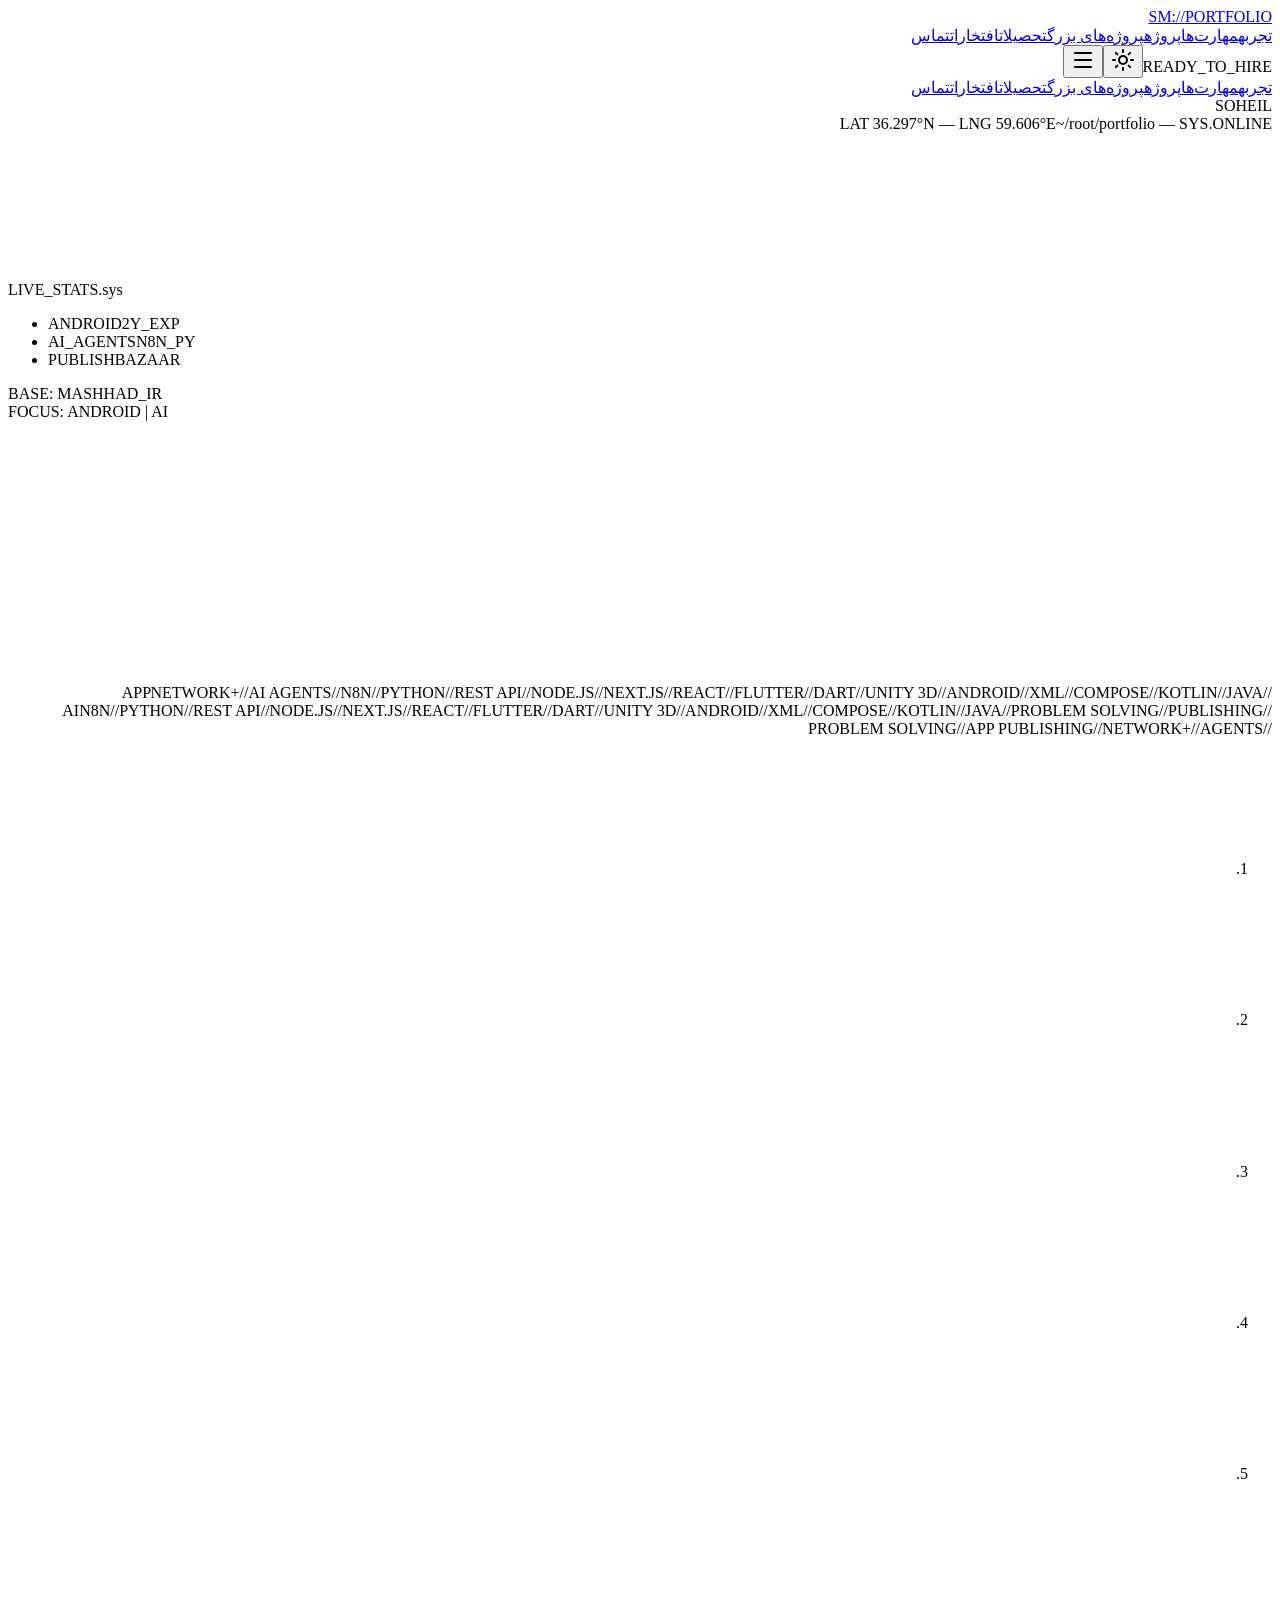
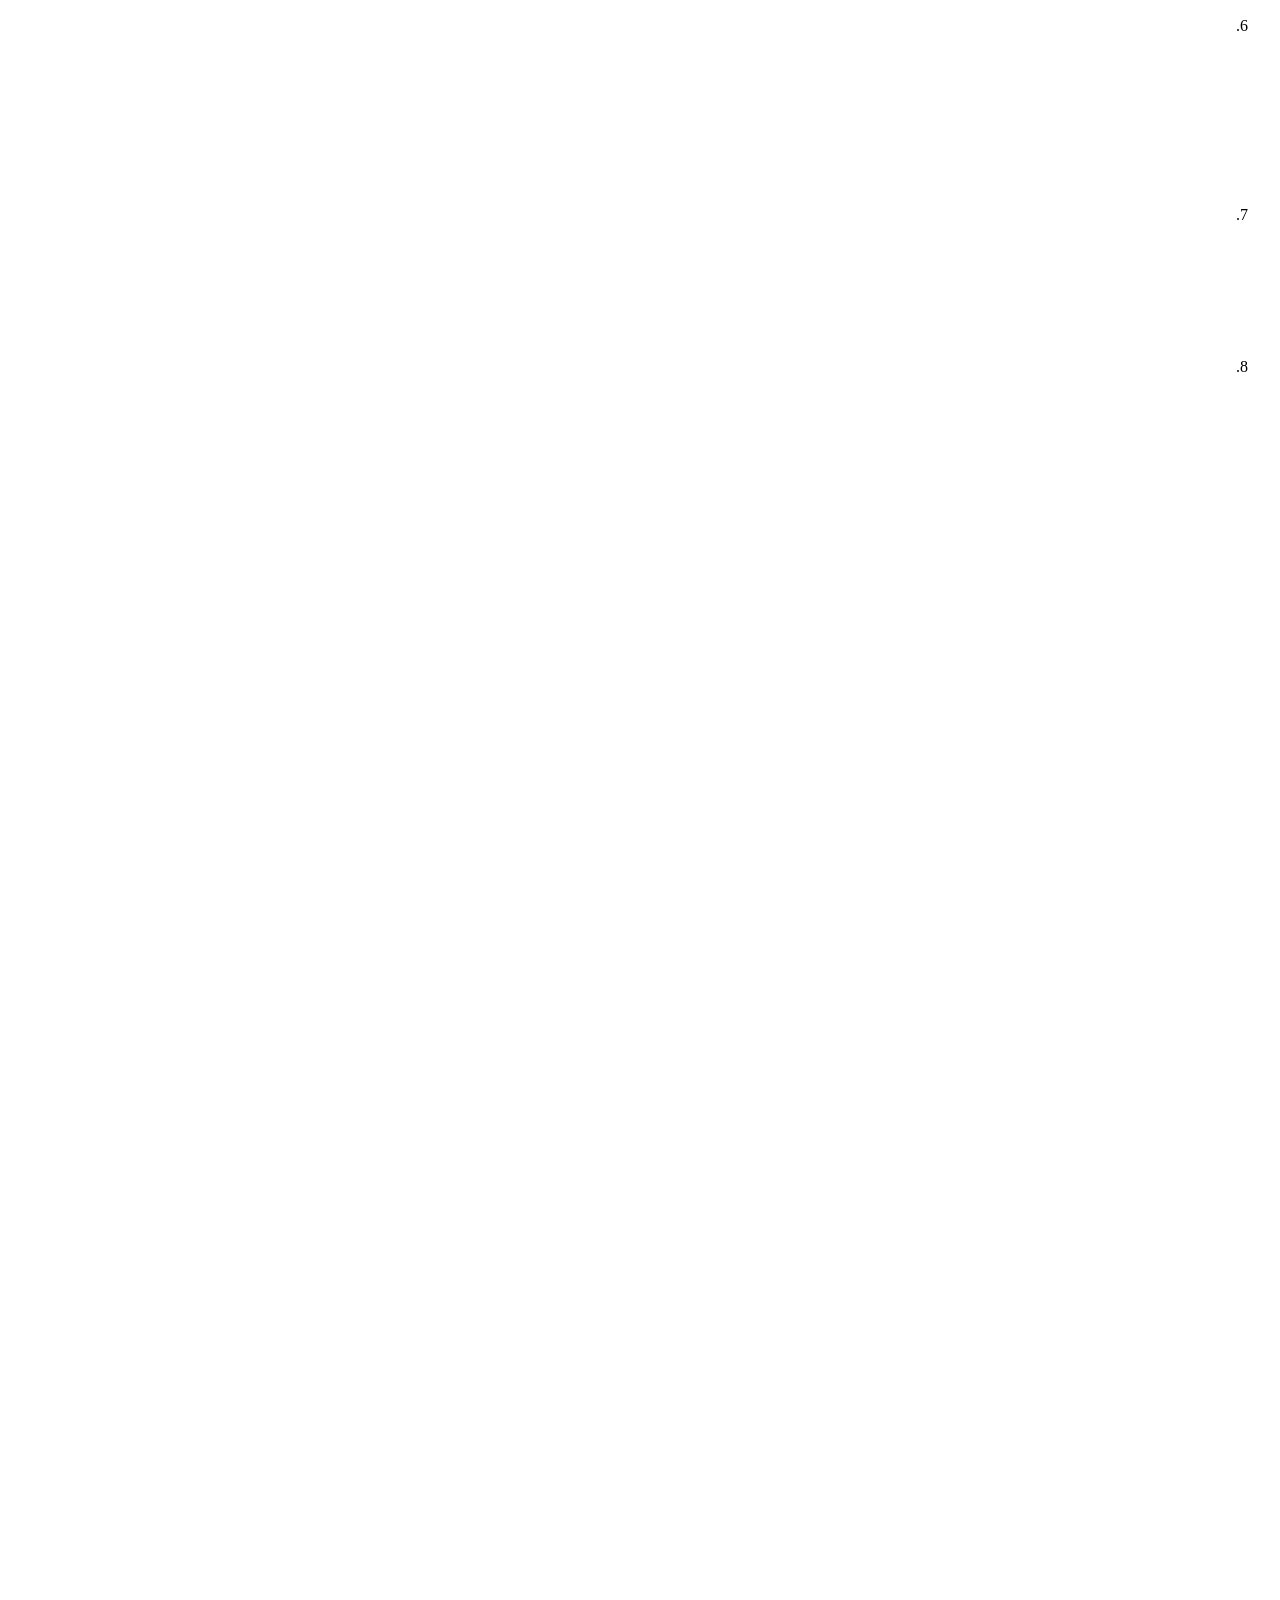
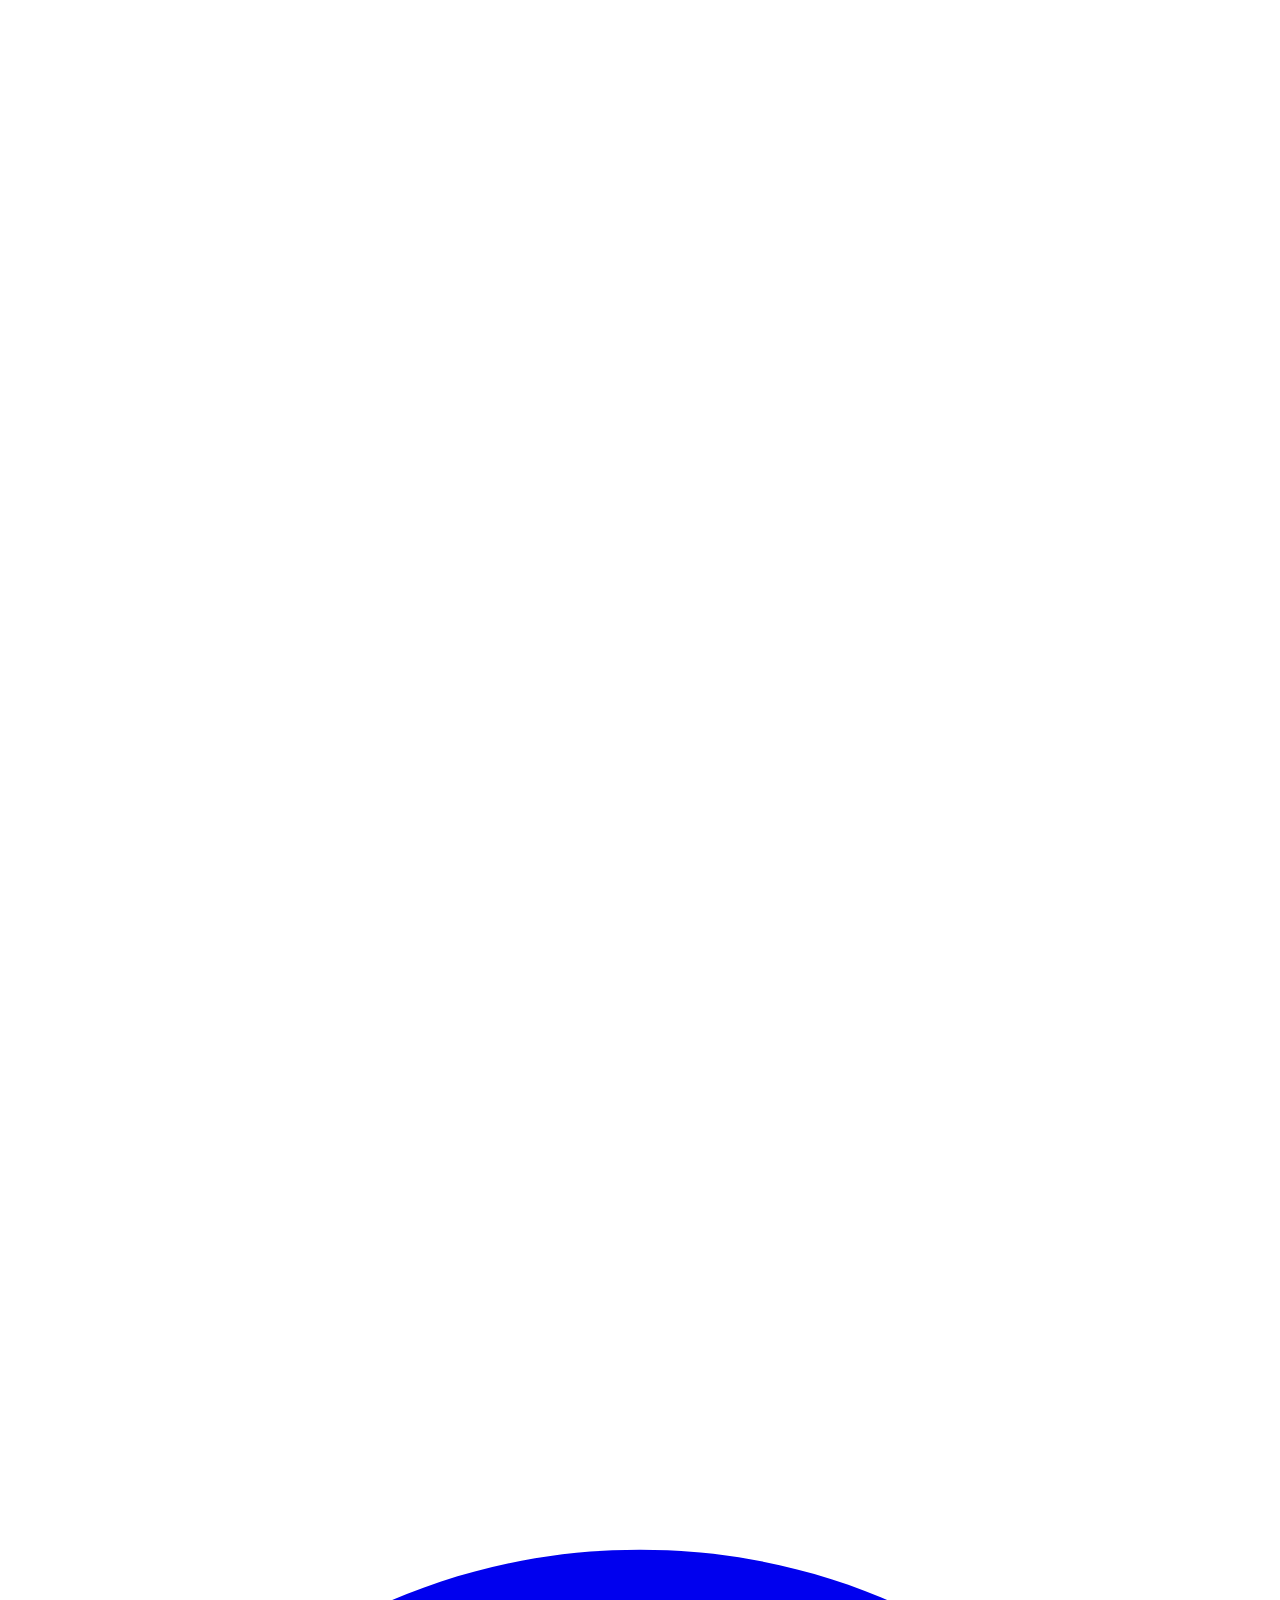
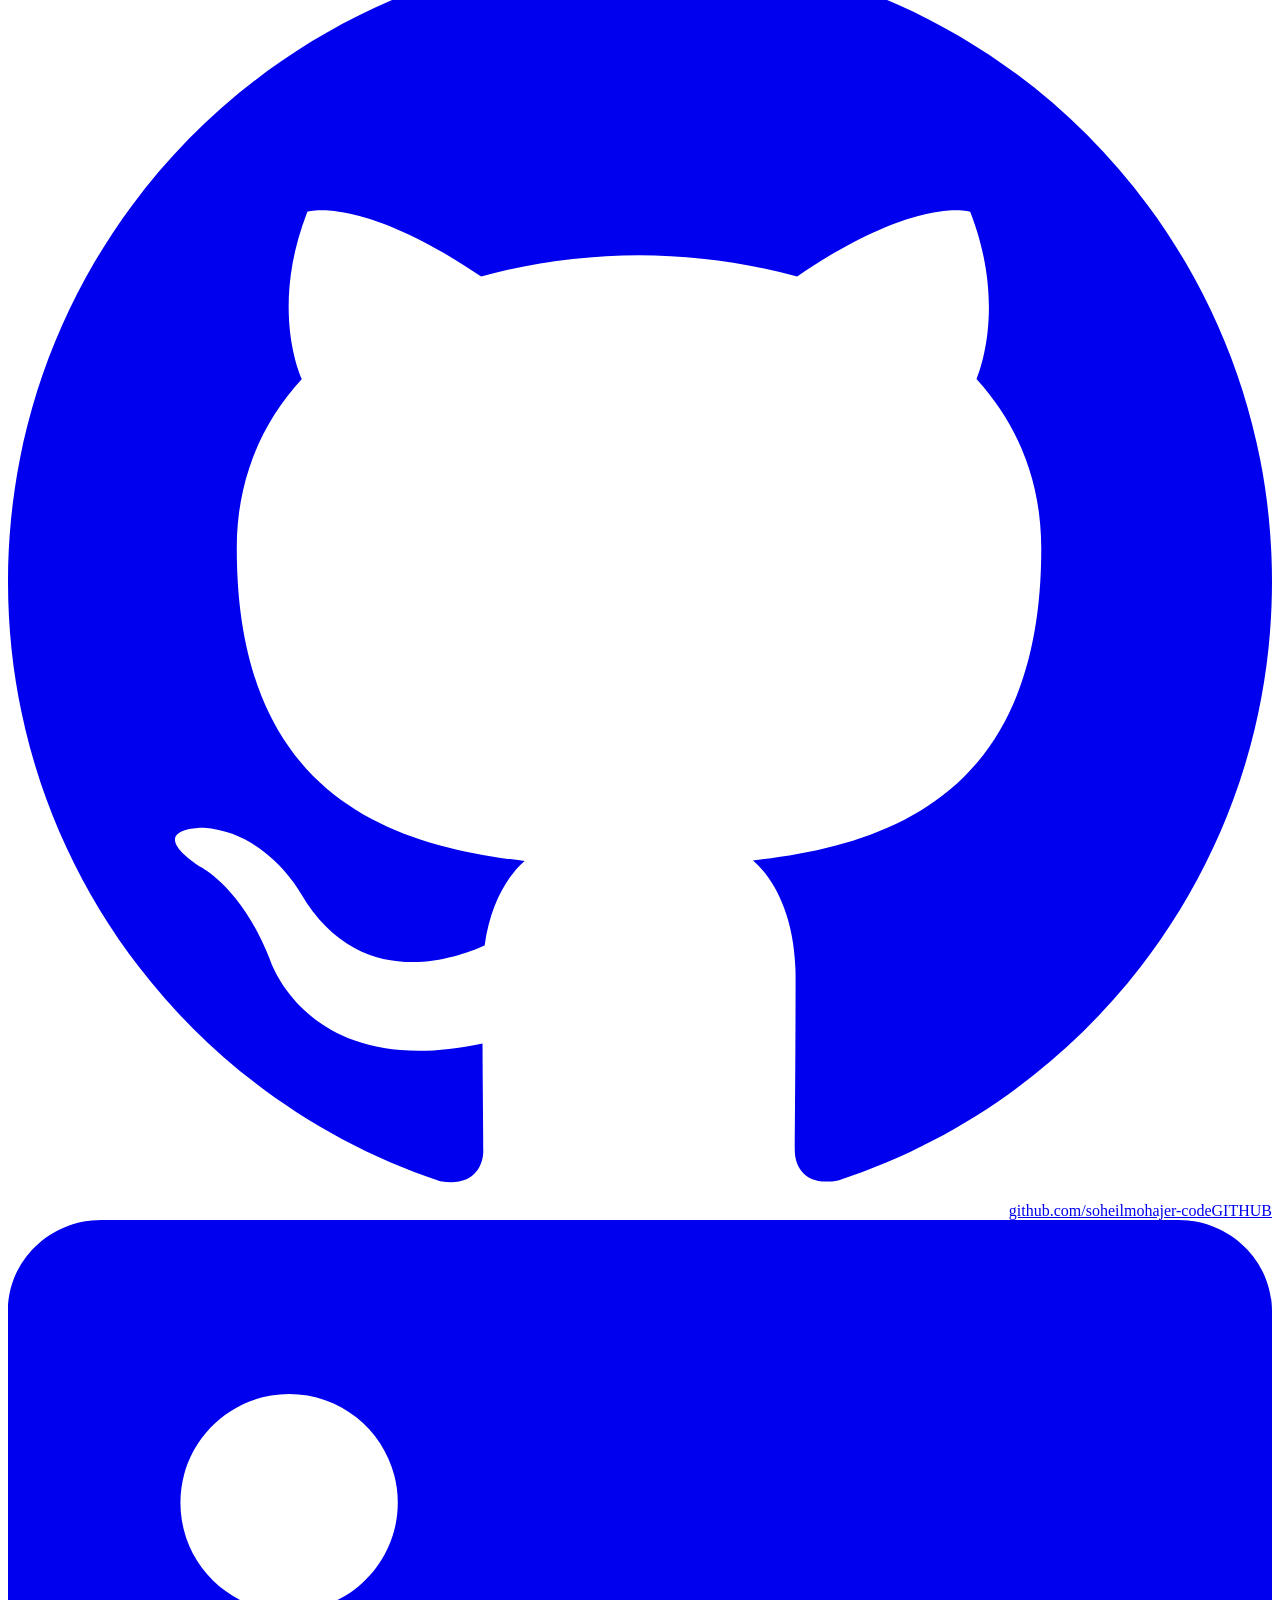
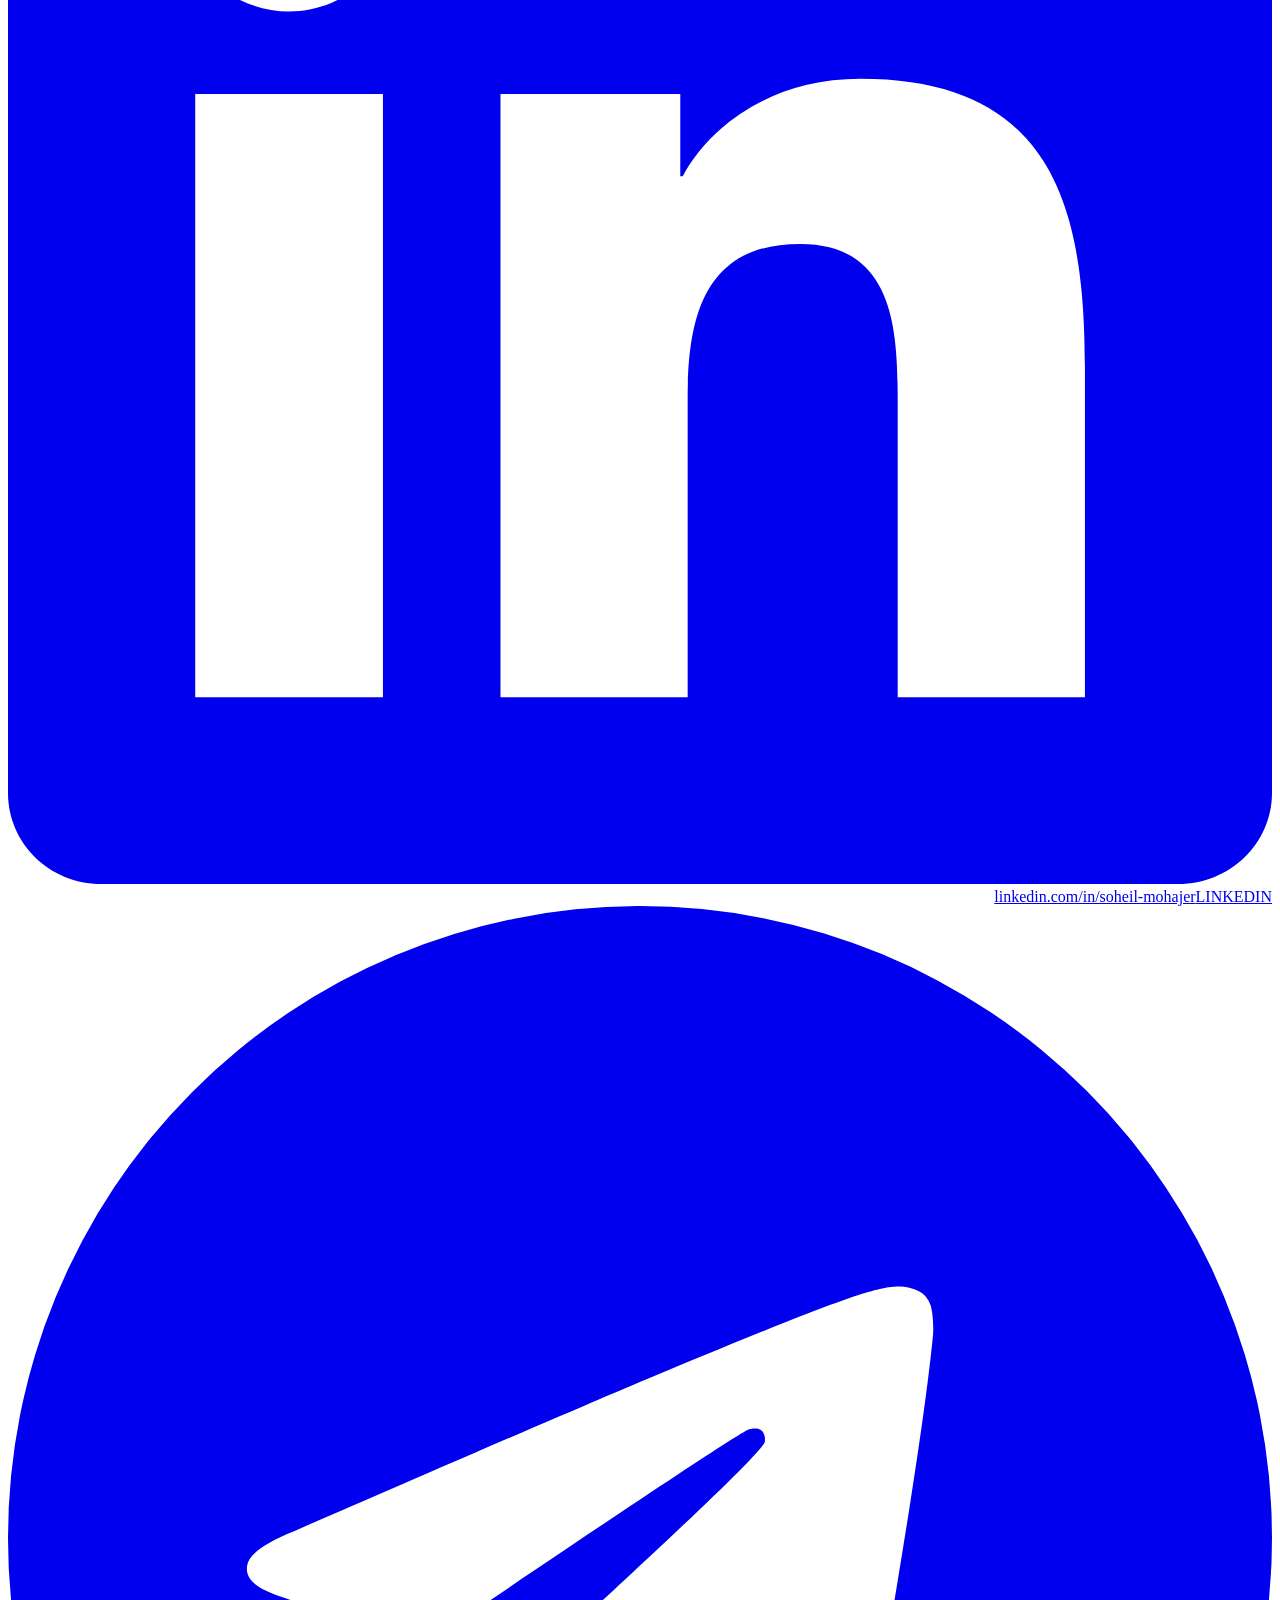
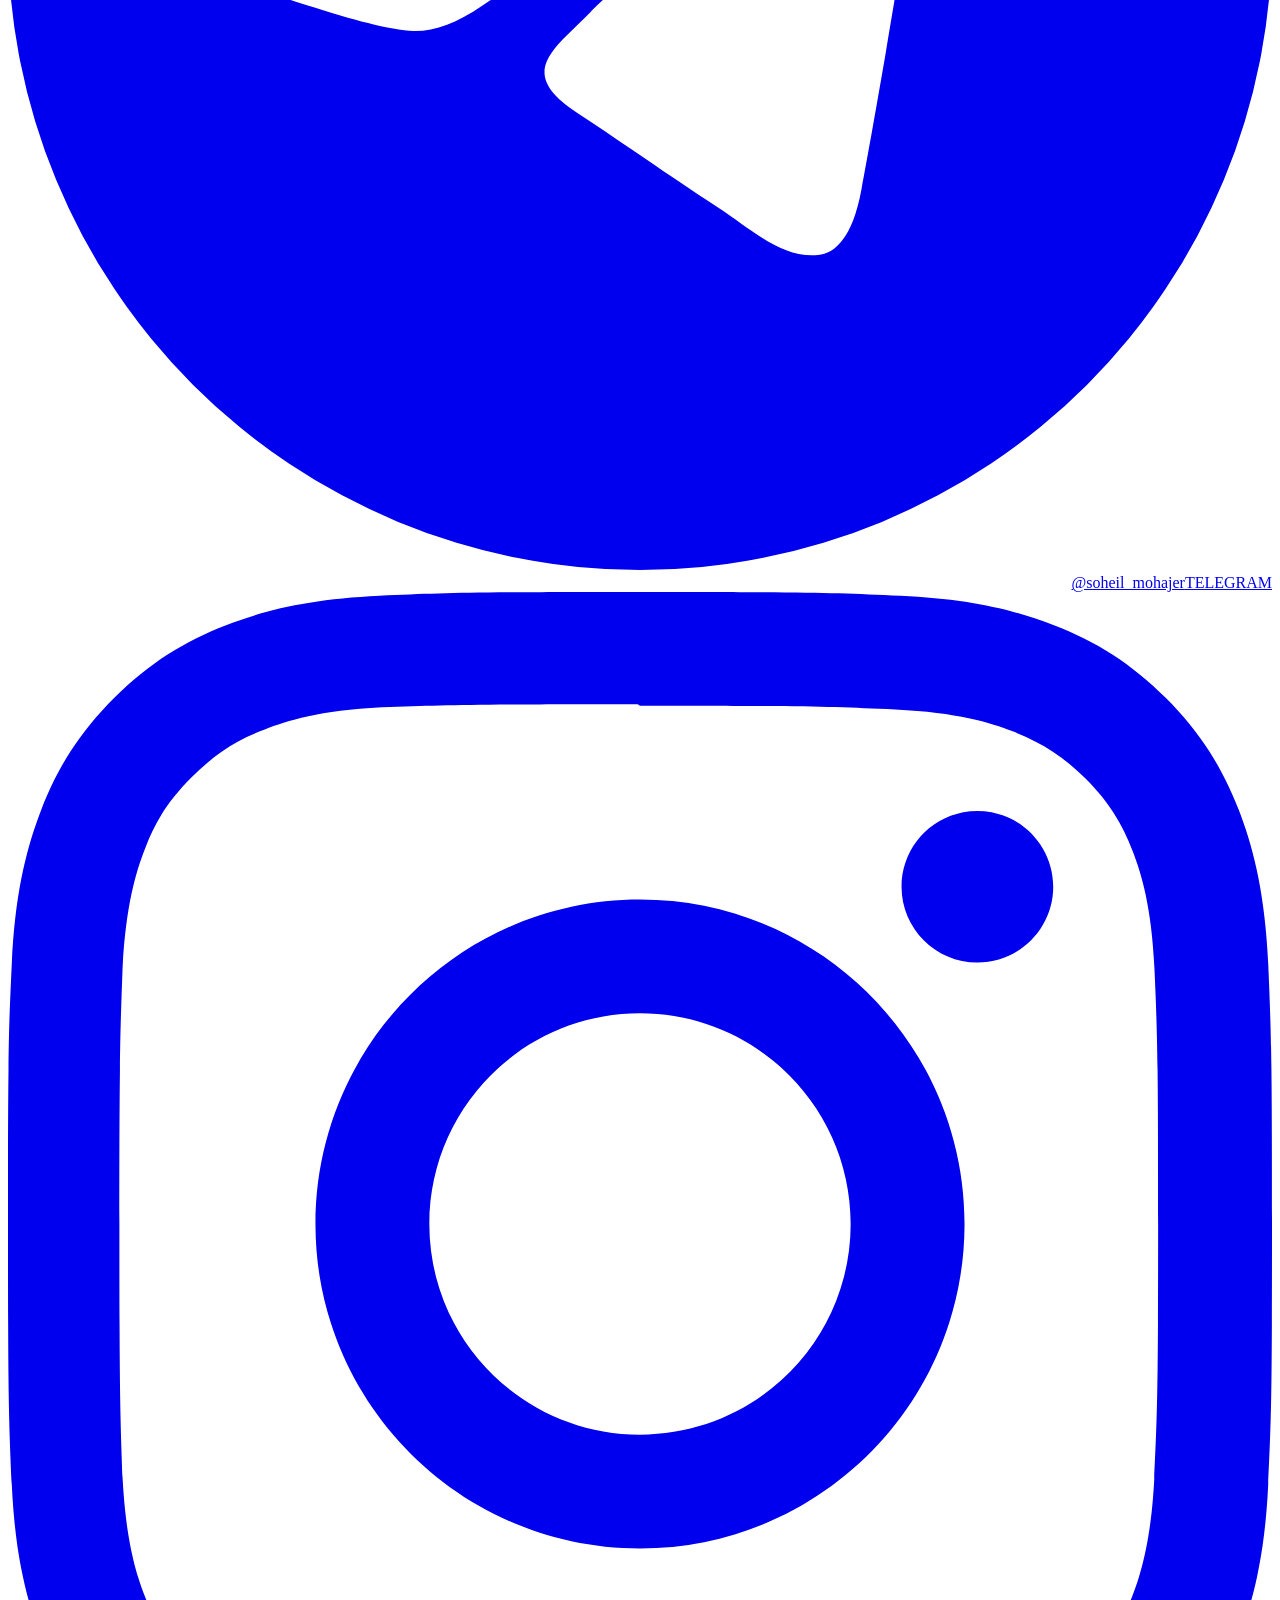
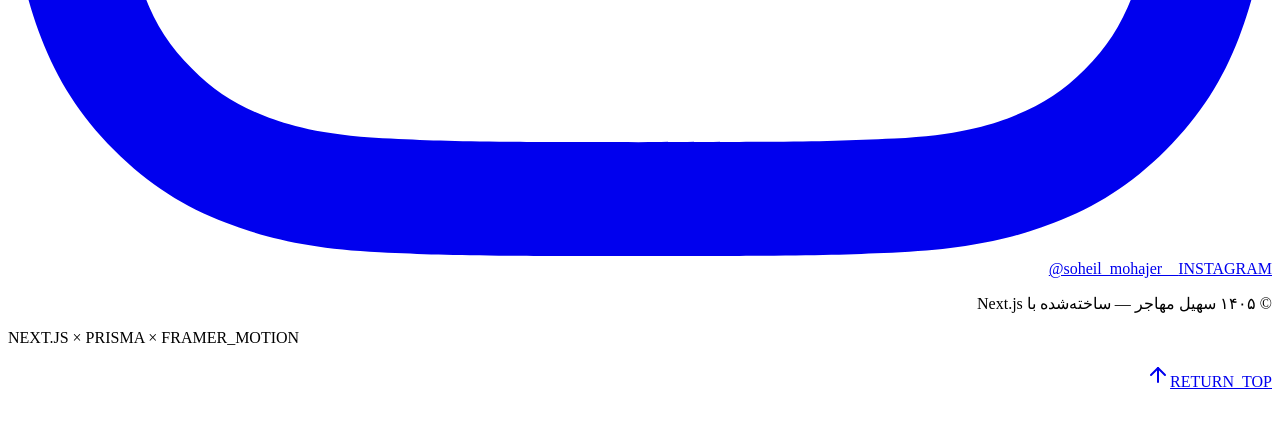
==== commit 060e6c0c: "add major projects section" ====
--- a/index.html
+++ b/index.html
@@ -1,9 +1,14 @@
-<!DOCTYPE html><html lang="fa" dir="rtl" class="h-full antialiased"><head><meta charSet="utf-8"/><link rel="preconnect" href="/" crossorigin=""/><meta name="viewport" content="width=device-width, initial-scale=1"/><link rel="preload" as="image" href="/resume/avatar.jpg"/><link rel="stylesheet" href="/resume/_next/static/chunks/21srakrcl4g6q.css" data-precedence="next"/><link rel="preload" as="script" fetchPriority="low" href="/resume/_next/static/chunks/3s6nzrbk-8mnv.js"/><script src="/resume/_next/static/chunks/2tswzwt7g9k6a.js" async=""></script><script src="/resume/_next/static/chunks/11pxbv08d7b0-.js" async=""></script><script src="/resume/_next/static/chunks/32nqqb0jdv92y.js" async=""></script><script src="/resume/_next/static/chunks/turbopack-0wpxcbz4vac8g.js" async=""></script><script src="/resume/_next/static/chunks/2nqamzd0fya4m.js" async="" crossorigin=""></script><script src="/resume/_next/static/chunks/444smbturdw43.js" async="" crossorigin=""></script><script src="/resume/_next/static/chunks/0nwajxfp2lzrn.js" async="" crossorigin=""></script><meta name="theme-color" content="#05070b"/><title>سهیل مهاجر | توسعه‌دهنده اندروید و ایجنت هوش مصنوعی</title><meta name="description" content="پورتفولیوی سهیل مهاجر — توسعه‌دهنده اندروید (Java/Kotlin/Unity) و سازنده ایجنت‌های هوش مصنوعی با n8n و Python؛ از منطق بازی و رابط کاربری تا انتشار نهایی در کافه‌بازار."/><link rel="author" href="http://localhost:3000"/><meta name="author" content="سهیل مهاجر"/><meta name="keywords" content="سهیل مهاجر,توسعه‌دهنده اندروید,ایجنت هوش مصنوعی,برنامه‌نویسی بازی,Unity,Android Developer,AI Agent Developer,n8n,کافه بازار"/><meta name="robots" content="index, follow"/><meta property="og:title" content="سهیل مهاجر | Android &amp; AI Agent Developer"/><meta property="og:description" content="ساخت بازی و اپلیکیشن اندروید، طراحی ایجنت‌های هوش مصنوعی و انتشار محصول در کافه‌بازار."/><meta property="og:url" content="http://localhost:3000"/><meta property="og:site_name" content="سهیل مهاجر"/><meta property="og:locale" content="fa_IR"/><meta property="og:type" content="website"/><meta name="twitter:card" content="summary"/><meta name="twitter:title" content="سهیل مهاجر | Android &amp; AI Agent Developer"/><meta name="twitter:description" content="توسعه اندروید، Unity و ایجنت‌های هوش مصنوعی — مشهد، ایران."/><link rel="icon" href="/resume/icon.svg?icon.3flq9i3ko7ub7.svg" sizes="any" type="image/svg+xml"/><script>
+<!DOCTYPE html><html lang="fa" dir="rtl" class="h-full antialiased"><head><meta charSet="utf-8"/><link rel="preconnect" href="/" crossorigin=""/><meta name="viewport" content="width=device-width, initial-scale=1"/><link rel="preload" as="image" href="/resume/avatar.jpg"/><link rel="stylesheet" href="/resume/_next/static/chunks/0bn-gs876eywq.css" data-precedence="next"/><link rel="preload" as="script" fetchPriority="low" href="/resume/_next/static/chunks/3s6nzrbk-8mnv.js"/><script src="/resume/_next/static/chunks/2tswzwt7g9k6a.js" async=""></script><script src="/resume/_next/static/chunks/11pxbv08d7b0-.js" async=""></script><script src="/resume/_next/static/chunks/32nqqb0jdv92y.js" async=""></script><script src="/resume/_next/static/chunks/turbopack-0wpxcbz4vac8g.js" async=""></script><script src="/resume/_next/static/chunks/1bkfoqk279-ns.js" async="" crossorigin=""></script><script src="/resume/_next/static/chunks/10xi46jf1j2-7.js" async="" crossorigin=""></script><script src="/resume/_next/static/chunks/2rvhxis20ocy9.js" async="" crossorigin=""></script><meta name="theme-color" content="#05070b"/><title>سهیل مهاجر | توسعه‌دهنده اندروید و ایجنت هوش مصنوعی</title><meta name="description" content="پورتفولیوی سهیل مهاجر — توسعه‌دهنده اندروید (Java/Kotlin/Unity) و سازنده ایجنت‌های هوش مصنوعی با n8n و Python؛ از منطق بازی و رابط کاربری تا انتشار نهایی در کافه‌بازار."/><link rel="author" href="http://localhost:3000"/><meta name="author" content="سهیل مهاجر"/><meta name="keywords" content="سهیل مهاجر,توسعه‌دهنده اندروید,ایجنت هوش مصنوعی,برنامه‌نویسی بازی,Unity,Android Developer,AI Agent Developer,n8n,کافه بازار"/><meta name="robots" content="index, follow"/><meta property="og:title" content="سهیل مهاجر | Android &amp; AI Agent Developer"/><meta property="og:description" content="ساخت بازی و اپلیکیشن اندروید، طراحی ایجنت‌های هوش مصنوعی و انتشار محصول در کافه‌بازار."/><meta property="og:url" content="http://localhost:3000"/><meta property="og:site_name" content="سهیل مهاجر"/><meta property="og:locale" content="fa_IR"/><meta property="og:type" content="website"/><meta name="twitter:card" content="summary"/><meta name="twitter:title" content="سهیل مهاجر | Android &amp; AI Agent Developer"/><meta name="twitter:description" content="توسعه اندروید، Unity و ایجنت‌های هوش مصنوعی — مشهد، ایران."/><link rel="icon" href="/resume/icon.svg?icon.3flq9i3ko7ub7.svg" sizes="any" type="image/svg+xml"/><script>
 try {
   // Single-theme site (default neon): clear any previously saved custom theme.
   localStorage.removeItem("sm_theme");
   document.documentElement.removeAttribute("data-theme");
   var m = localStorage.getItem("sm_mode");
   if (m) document.documentElement.setAttribute("data-mode", m);
+  var savedLang = localStorage.getItem("lang");
+  if (savedLang === "fa" || savedLang === "en" || savedLang === "ar") {
+    document.documentElement.lang = savedLang;
+    document.documentElement.dir = savedLang === "en" ? "ltr" : "rtl";
+  }
 } catch (e) {}
-</script><script src="/resume/_next/static/chunks/0cz1d0mv5g_q7.js" noModule=""></script></head><body class="min-h-screen overflow-x-hidden bg-void font-sans text-mist"><div hidden=""><!--$--><!--/$--></div><div aria-hidden="true" class="pointer-events-none fixed inset-0 z-0 print:hidden"><div class="grid-lines absolute inset-0"></div><div class="noise-layer absolute inset-0 opacity-[0.05] mix-blend-overlay"></div><div class="absolute inset-x-0 top-0 h-48 bg-gradient-to-b from-neon/[0.05] to-transparent"></div><div class="absolute bottom-[-10rem] start-[-6rem] size-[26rem] rounded-full bg-flare/[0.04] blur-[120px]"></div><div class="absolute end-[-8rem] top-1/3 size-[30rem] rounded-full bg-neon/[0.05] blur-[140px]"></div></div><header class="sticky top-0 z-50 border-b border-line/70 bg-void/70 backdrop-blur-md print:hidden"><div class="mx-auto flex h-14 w-full max-w-6xl items-center justify-between gap-4 px-5 sm:px-8"><a class="font-mono text-sm font-bold tracking-widest" href="/resume">SM<span class="text-neon">://</span>PORTFOLIO</a><nav class="hidden items-center gap-6 md:flex"><a href="#experience" class="text-sm text-fog transition-colors hover:text-neon">تجربه</a><a href="#skills" class="text-sm text-fog transition-colors hover:text-neon">مهارت‌ها</a><a href="#projects" class="text-sm text-fog transition-colors hover:text-neon">پروژه</a><a href="#education" class="text-sm text-fog transition-colors hover:text-neon">تحصیلات</a><a href="#achievements" class="text-sm text-fog transition-colors hover:text-neon">افتخارات</a><a href="#contact" class="text-sm text-fog transition-colors hover:text-neon">تماس</a></nav><div class="flex items-center gap-3"><span dir="ltr" class="hidden items-center gap-2 rounded-full border border-neon/25 bg-neon/5 px-3 py-1 font-mono text-[10px] tracking-widest text-neon sm:inline-flex"><span class="relative flex size-1.5"><span class="absolute inline-flex h-full w-full animate-ping rounded-full bg-neon opacity-60"></span><span class="relative inline-flex size-1.5 rounded-full bg-neon"></span></span>READY_TO_HIRE</span><button type="button" aria-label="روشن کردن حالت روز" title="روشن کردن حالت روز" class="inline-flex size-9 shrink-0 items-center justify-center rounded-lg border border-line bg-panel/70 text-fog transition-colors hover:border-neon/40 hover:text-neon"><svg xmlns="http://www.w3.org/2000/svg" width="24" height="24" viewBox="0 0 24 24" fill="none" stroke="currentColor" stroke-width="2" stroke-linecap="round" stroke-linejoin="round" class="lucide lucide-sun size-4.5" aria-hidden="true"><circle cx="12" cy="12" r="4"></circle><path d="M12 2v2"></path><path d="M12 20v2"></path><path d="m4.93 4.93 1.41 1.41"></path><path d="m17.66 17.66 1.41 1.41"></path><path d="M2 12h2"></path><path d="M20 12h2"></path><path d="m6.34 17.66-1.41 1.41"></path><path d="m19.07 4.93-1.41 1.41"></path></svg></button><button type="button" aria-label="باز کردن منو" class="inline-flex size-9 shrink-0 items-center justify-center rounded-lg border border-line bg-panel/70 text-fog transition-colors hover:border-neon/40 hover:text-neon"><svg xmlns="http://www.w3.org/2000/svg" width="24" height="24" viewBox="0 0 24 24" fill="none" stroke="currentColor" stroke-width="2" stroke-linecap="round" stroke-linejoin="round" class="lucide lucide-menu size-4.5" aria-hidden="true"><path d="M4 5h16"></path><path d="M4 12h16"></path><path d="M4 19h16"></path></svg></button></div></div><nav class="flex gap-5 overflow-x-auto px-5 pb-2 font-mono text-xs text-fog md:hidden [&amp;::-webkit-scrollbar]:hidden"><a href="#experience" class="shrink-0 hover:text-neon">تجربه</a><a href="#skills" class="shrink-0 hover:text-neon">مهارت‌ها</a><a href="#projects" class="shrink-0 hover:text-neon">پروژه</a><a href="#education" class="shrink-0 hover:text-neon">تحصیلات</a><a href="#achievements" class="shrink-0 hover:text-neon">افتخارات</a><a href="#contact" class="shrink-0 hover:text-neon">تماس</a></nav><div class="absolute bottom-0 start-0 h-px w-full origin-right bg-neon/60" style="transform:scaleX(0)"></div></header><main class="relative z-10"><section class="relative overflow-hidden pb-20 pt-8 sm:pt-12"><div class="relative mx-auto w-full max-w-6xl px-5 sm:px-8"><div aria-hidden="true" class="text-outline pointer-events-none absolute -top-6 start-0 select-none font-mono text-[clamp(4rem,16vw,13rem)] font-black leading-none print:hidden">SOHEIL</div><div class="relative flex flex-wrap items-center justify-between gap-3 pt-7 font-mono text-[11px] tracking-widest text-fog/70"><span dir="ltr">~/root/portfolio — SYS.ONLINE</span><span dir="ltr">LAT 36.297°N — LNG 59.606°E</span></div><div class="lg:flex lg:items-center lg:justify-between lg:gap-10"><div class="min-w-0"><div style="opacity:0;filter:blur(6px);transform:translateY(28px)"><span dir="ltr" class="mt-6 inline-flex items-center gap-2 rounded-full border border-neon/30 bg-neon/5 px-4 py-1.5"><span class="relative flex size-2"><span class="absolute inline-flex h-full w-full animate-ping rounded-full bg-neon opacity-60"></span><span class="relative inline-flex size-2 rounded-full bg-neon"></span></span><span class="font-mono text-xs tracking-widest text-neon">Ready to Hire</span></span></div><div style="opacity:0;filter:blur(6px);transform:translateY(28px)"><h1 class="chromatic relative mt-6 text-5xl font-black leading-[1.15] sm:text-7xl lg:text-8xl">سهیل<br/><span class="text-neon">مهاجر</span></h1></div><div style="opacity:0;filter:blur(6px);transform:translateY(28px)"><p dir="ltr" class="mt-5 text-right font-mono text-sm tracking-wide text-fog sm:text-base"><span class="text-flare">&gt;</span> Android &amp; AI Agent Developer<span class="mx-3 text-line">|</span><span class="text-neon/80">Game Logic Enthusiast</span></p></div></div><div aria-hidden="true" dir="ltr" class="pointer-events-none relative hidden w-60 shrink-0 select-none lg:block print:hidden"><div class="absolute -top-8 end-4 size-36 rounded-full bg-neon/10 blur-3xl"></div><div class="relative animate-float rounded-2xl border border-line/70 bg-panel/50 p-4"><span aria-hidden="true" class="pointer-events-none absolute size-2.5 border-neon/50 start-0 top-0 border-s border-t "></span><span aria-hidden="true" class="pointer-events-none absolute size-2.5 border-neon/50 end-0 top-0 border-e border-t "></span><span aria-hidden="true" class="pointer-events-none absolute size-2.5 border-neon/50 bottom-0 start-0 border-b border-s "></span><span aria-hidden="true" class="pointer-events-none absolute size-2.5 border-neon/50 bottom-0 end-0 border-b border-e "></span><p class="font-mono text-[10px] tracking-[0.25em] text-fog/50">LIVE_STATS.sys</p><ul class="mt-3 space-y-2.5 font-mono text-[11px]"><li class="flex items-center justify-between gap-2"><span class="flex items-center gap-1.5 text-fog"><span class="size-1.5 animate-pulse-soft rounded-full bg-neon"></span>ANDROID</span><span class="font-bold text-neon">2Y_EXP</span></li><li class="flex items-center justify-between gap-2"><span class="flex items-center gap-1.5 text-fog"><span class="size-1.5 animate-pulse-soft rounded-full bg-beam [animation-delay:0.7s]"></span>AI_AGENTS</span><span class="font-bold text-beam">N8N_PY</span></li><li class="flex items-center justify-between gap-2"><span class="flex items-center gap-1.5 text-fog"><span class="size-1.5 animate-pulse-soft rounded-full bg-flare [animation-delay:1.4s]"></span>PUBLISH</span><span class="font-bold text-flare">BAZAAR</span></li></ul><div class="my-3 border-t border-line/70"></div><p class="font-mono text-[10px] leading-relaxed text-fog/60">BASE: MASHHAD_IR<br/>FOCUS: ANDROID | AI<span class="ms-1 inline-block h-3 w-1.5 animate-blink bg-neon/70 align-middle"></span></p></div></div></div><div class="mt-14 grid items-start gap-10 lg:grid-cols-12"><div class="lg:col-span-7"><div style="opacity:0;filter:blur(6px);transform:translateY(28px)"><p class="max-w-xl text-lg leading-loose text-fog">چند سالیه بازی و اپلیکیشن اندروید می‌سازم؛ از منطق بازی و رابط کاربری تا انتشار نهایی روی کافه‌بازار. قبل از این مسیر، ریاضی و هندسه کنکور تدریس می‌کردم و برای باشگاه مغز سوال‌های هوش محاسباتی و فضایی طراحی می‌کردم — همون پیشینه باعث شده مسائل فنی رو دقیق و مرحله‌به‌مرحله حل کنم. این روزها در کنار توسعه اندروید و Unity، ایجنت‌های هوش مصنوعی با n8n و Python می‌سازم و شبکه و امنیت رو هم جدی دنبال می‌کنم (CompTIA Network+، در مسیر MCSA).</p></div><div style="opacity:0;filter:blur(6px);transform:translateY(28px)"><div class="mt-7 flex flex-wrap items-center gap-x-6 gap-y-3 text-sm text-fog"><span class="inline-flex items-center gap-2"><svg xmlns="http://www.w3.org/2000/svg" width="24" height="24" viewBox="0 0 24 24" fill="none" stroke="currentColor" stroke-width="2" stroke-linecap="round" stroke-linejoin="round" class="lucide lucide-map-pin size-4 text-neon" aria-hidden="true"><path d="M20 10c0 4.993-5.539 10.193-7.399 11.799a1 1 0 0 1-1.202 0C9.539 20.193 4 14.993 4 10a8 8 0 0 1 16 0"></path><circle cx="12" cy="10" r="3"></circle></svg>مشهد، بلوار جانباز</span><span class="inline-flex items-center gap-2"><svg xmlns="http://www.w3.org/2000/svg" width="24" height="24" viewBox="0 0 24 24" fill="none" stroke="currentColor" stroke-width="2" stroke-linecap="round" stroke-linejoin="round" class="lucide lucide-graduation-cap size-4 text-neon" aria-hidden="true"><path d="M21.42 10.922a1 1 0 0 0-.019-1.838L12.83 5.18a2 2 0 0 0-1.66 0L2.6 9.08a1 1 0 0 0 0 1.832l8.57 3.908a2 2 0 0 0 1.66 0z"></path><path d="M22 10v6"></path><path d="M6 12.5V16a6 3 0 0 0 12 0v-3.5"></path></svg>مهندسی کامپیوتر — دانشگاه آزاد مشهد</span></div></div><div style="opacity:0;filter:blur(6px);transform:translateY(28px)"><div class="mt-9 flex flex-wrap items-center gap-4"><a href="mailto:soheil.mohajer.ai@gmail.com" class="rounded-lg bg-neon px-6 py-3 text-sm font-bold text-black transition hover:shadow-[0_0_32px_rgba(67,255,180,0.4)]">تماس با من</a><a href="#projects" class="inline-flex items-center gap-2 rounded-lg border border-line px-6 py-3 text-sm font-bold transition hover:border-neon/50 hover:text-neon">پروژه‌های من<svg xmlns="http://www.w3.org/2000/svg" width="24" height="24" viewBox="0 0 24 24" fill="none" stroke="currentColor" stroke-width="2" stroke-linecap="round" stroke-linejoin="round" class="lucide lucide-arrow-up-left size-4" aria-hidden="true"><path d="M7 17V7h10"></path><path d="M17 17 7 7"></path></svg></a><span dir="ltr" class="font-mono text-[10px] text-fog/50">// open_to: android | unity | ai-agents</span></div></div></div><div class="lg:col-span-5"><div style="opacity:0;filter:blur(6px);transform:translateY(40px)"><div class="mb-10 w-fit -rotate-2"><div class="relative"><span aria-hidden="true" class="absolute -inset-3 animate-[spin_24s_linear_infinite] rounded-full border border-dashed border-neon/25"></span><div class="relative size-36 overflow-hidden rounded-full border border-neon/40 bg-panel shadow-[0_0_50px_rgba(67,255,180,0.08)] sm:size-40"><img alt="سهیل مهاجر" decoding="async" data-nimg="fill" class="object-cover" style="position:absolute;height:100%;width:100%;left:0;top:0;right:0;bottom:0;color:transparent" src="/resume/avatar.jpg"/></div><p dir="ltr" class="mt-4 text-center font-mono text-[9px] tracking-[0.25em] text-fog/60">AVATAR.sys // VERIFIED</p></div></div></div><div style="opacity:0;filter:blur(6px);transform:translateY(40px)"><div class="relative -rotate-1 rounded-xl border border-line bg-panel/80 shadow-[0_0_70px_rgba(67,255,180,0.05)] backdrop-blur"><span aria-hidden="true" class="pointer-events-none absolute size-2.5 border-neon/50 start-0 top-0 border-s border-t "></span><span aria-hidden="true" class="pointer-events-none absolute size-2.5 border-neon/50 end-0 top-0 border-e border-t "></span><span aria-hidden="true" class="pointer-events-none absolute size-2.5 border-neon/50 bottom-0 start-0 border-b border-s "></span><span aria-hidden="true" class="pointer-events-none absolute size-2.5 border-neon/50 bottom-0 end-0 border-b border-e "></span><div class="flex items-center gap-2 border-b border-line px-4 py-2.5"><span class="size-2.5 rounded-full bg-flare/70"></span><span class="size-2.5 rounded-full bg-beam/70"></span><span class="size-2.5 rounded-full bg-neon/70"></span><span dir="ltr" class="ms-auto font-mono text-[11px] text-fog/70">soheil@mohajer:~/portfolio</span></div><div dir="ltr" class="min-h-[230px] p-5 text-left font-mono text-[13px] leading-relaxed"><p><span class="text-flare">$</span> <span class="text-mist"></span><span class="ms-1 inline-block h-4 w-2 animate-blink bg-neon align-middle"></span></p></div></div></div></div></div></div></section><section aria-hidden="true" class="overflow-hidden border-y border-line bg-panel/30 py-4 print:hidden"><div class="flex w-max animate-marquee items-center gap-10 hover:[animation-play-state:paused]"><span dir="ltr" class="flex items-center gap-10"><span class="font-mono text-lg text-fog/45">JAVA</span><span class="font-mono text-sm text-neon/35">//</span></span><span dir="ltr" class="flex items-center gap-10"><span class="font-mono text-lg text-fog/45">KOTLIN</span><span class="font-mono text-sm text-neon/35">//</span></span><span dir="ltr" class="flex items-center gap-10"><span class="font-mono text-lg text-fog/45">COMPOSE</span><span class="font-mono text-sm text-neon/35">//</span></span><span dir="ltr" class="flex items-center gap-10"><span class="font-mono text-lg text-fog/45">XML</span><span class="font-mono text-sm text-neon/35">//</span></span><span dir="ltr" class="flex items-center gap-10"><span class="font-mono text-lg text-fog/45">ANDROID</span><span class="font-mono text-sm text-neon/35">//</span></span><span dir="ltr" class="flex items-center gap-10"><span class="font-mono text-lg text-fog/45">UNITY 3D</span><span class="font-mono text-sm text-neon/35">//</span></span><span dir="ltr" class="flex items-center gap-10"><span class="font-mono text-lg text-fog/45">DART</span><span class="font-mono text-sm text-neon/35">//</span></span><span dir="ltr" class="flex items-center gap-10"><span class="font-mono text-lg text-fog/45">FLUTTER</span><span class="font-mono text-sm text-neon/35">//</span></span><span dir="ltr" class="flex items-center gap-10"><span class="font-mono text-lg text-fog/45">REACT</span><span class="font-mono text-sm text-neon/35">//</span></span><span dir="ltr" class="flex items-center gap-10"><span class="font-mono text-lg text-fog/45">NEXT.JS</span><span class="font-mono text-sm text-neon/35">//</span></span><span dir="ltr" class="flex items-center gap-10"><span class="font-mono text-lg text-fog/45">NODE.JS</span><span class="font-mono text-sm text-neon/35">//</span></span><span dir="ltr" class="flex items-center gap-10"><span class="font-mono text-lg text-fog/45">REST API</span><span class="font-mono text-sm text-neon/35">//</span></span><span dir="ltr" class="flex items-center gap-10"><span class="font-mono text-lg text-fog/45">PYTHON</span><span class="font-mono text-sm text-neon/35">//</span></span><span dir="ltr" class="flex items-center gap-10"><span class="font-mono text-lg text-fog/45">N8N</span><span class="font-mono text-sm text-neon/35">//</span></span><span dir="ltr" class="flex items-center gap-10"><span class="font-mono text-lg text-fog/45">AI AGENTS</span><span class="font-mono text-sm text-neon/35">//</span></span><span dir="ltr" class="flex items-center gap-10"><span class="font-mono text-lg text-fog/45">NETWORK+</span><span class="font-mono text-sm text-neon/35">//</span></span><span dir="ltr" class="flex items-center gap-10"><span class="font-mono text-lg text-fog/45">APP PUBLISHING</span><span class="font-mono text-sm text-neon/35">//</span></span><span dir="ltr" class="flex items-center gap-10"><span class="font-mono text-lg text-fog/45">PROBLEM SOLVING</span><span class="font-mono text-sm text-neon/35">//</span></span><span dir="ltr" class="flex items-center gap-10"><span class="font-mono text-lg text-fog/45">JAVA</span><span class="font-mono text-sm text-neon/35">//</span></span><span dir="ltr" class="flex items-center gap-10"><span class="font-mono text-lg text-fog/45">KOTLIN</span><span class="font-mono text-sm text-neon/35">//</span></span><span dir="ltr" class="flex items-center gap-10"><span class="font-mono text-lg text-fog/45">COMPOSE</span><span class="font-mono text-sm text-neon/35">//</span></span><span dir="ltr" class="flex items-center gap-10"><span class="font-mono text-lg text-fog/45">XML</span><span class="font-mono text-sm text-neon/35">//</span></span><span dir="ltr" class="flex items-center gap-10"><span class="font-mono text-lg text-fog/45">ANDROID</span><span class="font-mono text-sm text-neon/35">//</span></span><span dir="ltr" class="flex items-center gap-10"><span class="font-mono text-lg text-fog/45">UNITY 3D</span><span class="font-mono text-sm text-neon/35">//</span></span><span dir="ltr" class="flex items-center gap-10"><span class="font-mono text-lg text-fog/45">DART</span><span class="font-mono text-sm text-neon/35">//</span></span><span dir="ltr" class="flex items-center gap-10"><span class="font-mono text-lg text-fog/45">FLUTTER</span><span class="font-mono text-sm text-neon/35">//</span></span><span dir="ltr" class="flex items-center gap-10"><span class="font-mono text-lg text-fog/45">REACT</span><span class="font-mono text-sm text-neon/35">//</span></span><span dir="ltr" class="flex items-center gap-10"><span class="font-mono text-lg text-fog/45">NEXT.JS</span><span class="font-mono text-sm text-neon/35">//</span></span><span dir="ltr" class="flex items-center gap-10"><span class="font-mono text-lg text-fog/45">NODE.JS</span><span class="font-mono text-sm text-neon/35">//</span></span><span dir="ltr" class="flex items-center gap-10"><span class="font-mono text-lg text-fog/45">REST API</span><span class="font-mono text-sm text-neon/35">//</span></span><span dir="ltr" class="flex items-center gap-10"><span class="font-mono text-lg text-fog/45">PYTHON</span><span class="font-mono text-sm text-neon/35">//</span></span><span dir="ltr" class="flex items-center gap-10"><span class="font-mono text-lg text-fog/45">N8N</span><span class="font-mono text-sm text-neon/35">//</span></span><span dir="ltr" class="flex items-center gap-10"><span class="font-mono text-lg text-fog/45">AI AGENTS</span><span class="font-mono text-sm text-neon/35">//</span></span><span dir="ltr" class="flex items-center gap-10"><span class="font-mono text-lg text-fog/45">NETWORK+</span><span class="font-mono text-sm text-neon/35">//</span></span><span dir="ltr" class="flex items-center gap-10"><span class="font-mono text-lg text-fog/45">APP PUBLISHING</span><span class="font-mono text-sm text-neon/35">//</span></span><span dir="ltr" class="flex items-center gap-10"><span class="font-mono text-lg text-fog/45">PROBLEM SOLVING</span><span class="font-mono text-sm text-neon/35">//</span></span></div></section><section id="experience" class="scroll-mt-28 overflow-hidden py-20 sm:py-28"><div class="mx-auto w-full max-w-4xl px-5 sm:px-8"><div style="opacity:0;filter:blur(6px);transform:translateY(28px)"><div class="relative mb-12 border-b border-line pb-5"><span aria-hidden="true" class="text-outline pointer-events-none absolute -top-9 start-0 select-none font-mono text-7xl font-black leading-none">01</span><div class="relative flex flex-wrap items-end justify-between gap-3 pt-4"><h2 class="text-2xl font-black sm:text-3xl"><span class="me-3 font-mono text-sm font-bold text-neon">/<!-- -->01<!-- -->/</span>سوابق شغلی</h2><span dir="ltr" class="inline-flex items-center gap-1.5 font-mono text-[11px] tracking-[0.18em] text-fog/70 "><span aria-hidden="true" class="font-bold text-neon">❯</span><span>career.log // 06_entries</span></span></div></div></div><ol class="relative ms-2 border-s border-line"><li class="relative pb-14 ps-8 last:pb-0 sm:ps-10"><span aria-hidden="true" class="absolute -start-[6px] top-1.5 size-2.5 rotate-45 border border-neon bg-void"></span><div style="opacity:0;filter:blur(6px);transform:translateY(28px)"><div class="flex flex-wrap items-center gap-x-3 gap-y-2"><span class="inline-flex items-center rounded-full border border-flare/30 bg-flare/5 px-3 py-1 font-mono text-[11px] text-flare">فریلنس / شخصی</span><span dir="ltr" class="rounded-full border border-line bg-panel px-2.5 py-1 font-mono text-[10px] text-fog">n8n</span><span dir="ltr" class="rounded-full border border-line bg-panel px-2.5 py-1 font-mono text-[10px] text-fog">Python</span></div><h3 class="mt-4 text-lg font-bold sm:text-xl">توسعه‌دهنده ایجنت‌های هوش مصنوعی</h3><p class="mt-1.5 text-sm text-fog"><span class="font-mono text-neon">@</span> <!-- -->پروژه‌های شخصی و فریلنس</p><ul class="mt-4 space-y-2.5"><li class="flex gap-2.5 text-[15px] leading-relaxed text-fog"><span aria-hidden="true" class="mt-[9px] size-1.5 shrink-0 rotate-45 bg-neon/70"></span>طراحی و پیاده‌سازی ایجنت‌های هوش مصنوعی برای اتوماسیون فرآیندها با n8n و Python</li><li class="flex gap-2.5 text-[15px] leading-relaxed text-fog"><span aria-hidden="true" class="mt-[9px] size-1.5 shrink-0 rotate-45 bg-neon/70"></span>اتصال ایجنت‌ها به API و مدل‌های زبانی برای اجرای خودکار وظایف</li></ul></div></li><li class="relative pb-14 ps-8 last:pb-0 sm:ps-10"><span aria-hidden="true" class="absolute -start-[6px] top-1.5 size-2.5 rotate-45 border border-neon bg-void"></span><div style="opacity:0;filter:blur(6px);transform:translateY(28px)"><div class="flex flex-wrap items-center gap-x-3 gap-y-2"><span class="inline-flex items-center rounded-full border border-flare/30 bg-flare/5 px-3 py-1 font-mono text-[11px] text-flare">فعال — ۲ سال سابقه</span><span dir="ltr" class="rounded-full border border-line bg-panel px-2.5 py-1 font-mono text-[10px] text-fog">Java</span><span dir="ltr" class="rounded-full border border-line bg-panel px-2.5 py-1 font-mono text-[10px] text-fog">XML</span></div><h3 class="mt-4 text-lg font-bold sm:text-xl">توسعه‌دهنده اندروید</h3><p class="mt-1.5 text-sm text-fog"><span class="font-mono text-neon">@</span> <!-- -->فریلنس</p><ul class="mt-4 space-y-2.5"><li class="flex gap-2.5 text-[15px] leading-relaxed text-fog"><span aria-hidden="true" class="mt-[9px] size-1.5 shrink-0 rotate-45 bg-neon/70"></span>طراحی، توسعه و رفع باگ اپلیکیشن‌های اندروید بر اساس نیاز کارفرما</li><li class="flex gap-2.5 text-[15px] leading-relaxed text-fog"><span aria-hidden="true" class="mt-[9px] size-1.5 shrink-0 rotate-45 bg-neon/70"></span>ارتباط مستقیم با کارفرما برای تعریف نیازمندی‌ها و تحویل به‌موقع پروژه</li></ul></div></li><li class="relative pb-14 ps-8 last:pb-0 sm:ps-10"><span aria-hidden="true" class="absolute -start-[6px] top-1.5 size-2.5 rotate-45 border border-neon bg-void"></span><div style="opacity:0;filter:blur(6px);transform:translateY(28px)"><div class="flex flex-wrap items-center gap-x-3 gap-y-2"><span class="inline-flex items-center rounded-full border border-flare/30 bg-flare/5 px-3 py-1 font-mono text-[11px] text-flare">از شهریور ۱۴۰۲</span></div><h3 class="mt-4 text-lg font-bold sm:text-xl">طراح سوالات هوش محاسباتی و هوش فضایی</h3><p class="mt-1.5 text-sm text-fog"><span class="font-mono text-neon">@</span> <!-- -->باشگاه مغز</p><ul class="mt-4 space-y-2.5"><li class="flex gap-2.5 text-[15px] leading-relaxed text-fog"><span aria-hidden="true" class="mt-[9px] size-1.5 shrink-0 rotate-45 bg-neon/70"></span>طراحی و تدوین سوالات تخصصی متناسب با سطح مخاطب</li><li class="flex gap-2.5 text-[15px] leading-relaxed text-fog"><span aria-hidden="true" class="mt-[9px] size-1.5 shrink-0 rotate-45 bg-neon/70"></span>تمرکز بر تفکر تحلیلی، حل مسئله و ساختار منطقی در طراحی سوال</li></ul></div></li><li class="relative pb-14 ps-8 last:pb-0 sm:ps-10"><span aria-hidden="true" class="absolute -start-[6px] top-1.5 size-2.5 rotate-45 border border-neon bg-void"></span><div style="opacity:0;filter:blur(6px);transform:translateY(28px)"><div class="flex flex-wrap items-center gap-x-3 gap-y-2"><span class="inline-flex items-center rounded-full border border-flare/30 bg-flare/5 px-3 py-1 font-mono text-[11px] text-flare">۲ سال سابقه</span></div><h3 class="mt-4 text-lg font-bold sm:text-xl">مدرس ریاضیات و هندسه کنکور</h3><p class="mt-1.5 text-sm text-fog"><span class="font-mono text-neon">@</span> <!-- -->آموزشگاه‌های نیمکت، ونداد و…</p><ul class="mt-4 space-y-2.5"><li class="flex gap-2.5 text-[15px] leading-relaxed text-fog"><span aria-hidden="true" class="mt-[9px] size-1.5 shrink-0 rotate-45 bg-neon/70"></span>آموزش مفاهیم پایه و پیشرفته ریاضیات و هندسه در سطح کنکور</li><li class="flex gap-2.5 text-[15px] leading-relaxed text-fog"><span aria-hidden="true" class="mt-[9px] size-1.5 shrink-0 rotate-45 bg-neon/70"></span>طراحی روش‌های ساده و کاربردی برای تقویت تفکر تحلیلی دانش‌آموزان</li></ul></div></li><li class="relative pb-14 ps-8 last:pb-0 sm:ps-10"><span aria-hidden="true" class="absolute -start-[6px] top-1.5 size-2.5 rotate-45 border border-neon bg-void"></span><div style="opacity:0;filter:blur(6px);transform:translateY(28px)"><div class="flex flex-wrap items-center gap-x-3 gap-y-2"><span class="inline-flex items-center rounded-full border border-flare/30 bg-flare/5 px-3 py-1 font-mono text-[11px] text-flare">۲ ماه</span></div><h3 class="mt-4 text-lg font-bold sm:text-xl">کارآموز</h3><p class="mt-1.5 text-sm text-fog"><span class="font-mono text-neon">@</span> <!-- -->گروه نرم‌افزاری پارت</p><ul class="mt-4 space-y-2.5"><li class="flex gap-2.5 text-[15px] leading-relaxed text-fog"><span aria-hidden="true" class="mt-[9px] size-1.5 shrink-0 rotate-45 bg-neon/70"></span>دوره کارآموزی عملی در محیط واقعی توسعه نرم‌افزار</li><li class="flex gap-2.5 text-[15px] leading-relaxed text-fog"><span aria-hidden="true" class="mt-[9px] size-1.5 shrink-0 rotate-45 bg-neon/70"></span>آشنایی با فرآیندهای تیمی توسعه و استانداردهای صنعتی</li></ul></div></li><li class="relative pb-14 ps-8 last:pb-0 sm:ps-10"><span aria-hidden="true" class="absolute -start-[6px] top-1.5 size-2.5 rotate-45 border border-neon bg-void"></span><div style="opacity:0;filter:blur(6px);transform:translateY(28px)"><div class="flex flex-wrap items-center gap-x-3 gap-y-2"><span class="inline-flex items-center rounded-full border border-flare/30 bg-flare/5 px-3 py-1 font-mono text-[11px] text-flare">دوره تکمیلی</span><span dir="ltr" class="rounded-full border border-line bg-panel px-2.5 py-1 font-mono text-[10px] text-fog">Java</span><span dir="ltr" class="rounded-full border border-line bg-panel px-2.5 py-1 font-mono text-[10px] text-fog">OOP</span></div><h3 class="mt-4 text-lg font-bold sm:text-xl">دوره تکمیلی زبان برنامه‌نویسی جاوا</h3><p class="mt-1.5 text-sm text-fog"><span class="font-mono text-neon">@</span> <!-- -->مدرسه داتین</p><ul class="mt-4 space-y-2.5"><li class="flex gap-2.5 text-[15px] leading-relaxed text-fog"><span aria-hidden="true" class="mt-[9px] size-1.5 shrink-0 rotate-45 bg-neon/70"></span>یادگیری مبانی زبان برنامه‌نویسی جاوا و مفاهیم پایه برنامه‌نویسی شی‌گرا (OOP)</li><li class="flex gap-2.5 text-[15px] leading-relaxed text-fog"><span aria-hidden="true" class="mt-[9px] size-1.5 shrink-0 rotate-45 bg-neon/70"></span>کار با کالکشن‌ها، مدیریت استثناها و جنریک‌ها در جاوا</li><li class="flex gap-2.5 text-[15px] leading-relaxed text-fog"><span aria-hidden="true" class="mt-[9px] size-1.5 shrink-0 rotate-45 bg-neon/70"></span>آشنایی با برنامه‌نویسی چندنخی (Multithreading) و ورودی/خروجی فایل</li><li class="flex gap-2.5 text-[15px] leading-relaxed text-fog"><span aria-hidden="true" class="mt-[9px] size-1.5 shrink-0 rotate-45 bg-neon/70"></span>تقویت پایه فکری برای یادگیری زبان‌ها و فریم‌ورک‌های دیگر</li></ul></div></li><li class="relative pb-14 ps-8 last:pb-0 sm:ps-10"><span aria-hidden="true" class="absolute -start-[6px] top-1.5 size-2.5 rotate-45 border border-neon bg-void"></span><div style="opacity:0;filter:blur(6px);transform:translateY(28px)"><div class="flex flex-wrap items-center gap-x-3 gap-y-2"><span class="inline-flex items-center rounded-full border border-flare/30 bg-flare/5 px-3 py-1 font-mono text-[11px] text-flare">دوره تکمیلی</span></div><h3 class="mt-4 text-lg font-bold sm:text-xl">دوره آموزشی Codeless</h3><p class="mt-1.5 text-sm text-fog"><span class="font-mono text-neon">@</span> <!-- -->کدلس پارت</p><ul class="mt-4 space-y-2.5"><li class="flex gap-2.5 text-[15px] leading-relaxed text-fog"><span aria-hidden="true" class="mt-[9px] size-1.5 shrink-0 rotate-45 bg-neon/70"></span>یادگیری ابزارها و روش‌های توسعه بدون کدنویسی (No-code/Low-code)</li><li class="flex gap-2.5 text-[15px] leading-relaxed text-fog"><span aria-hidden="true" class="mt-[9px] size-1.5 shrink-0 rotate-45 bg-neon/70"></span>تکمیل مهارت‌های تکمیلی در کنار توسعه سنتی نرم‌افزار</li></ul></div></li><li class="relative pb-14 ps-8 last:pb-0 sm:ps-10"><span aria-hidden="true" class="absolute -start-[6px] top-1.5 size-2.5 rotate-45 border border-neon bg-void"></span><div style="opacity:0;filter:blur(6px);transform:translateY(28px)"><div class="flex flex-wrap items-center gap-x-3 gap-y-2"><span class="inline-flex items-center rounded-full border border-flare/30 bg-flare/5 px-3 py-1 font-mono text-[11px] text-flare">دوره تکمیلی</span><span dir="ltr" class="rounded-full border border-line bg-panel px-2.5 py-1 font-mono text-[10px] text-fog">Node.js</span><span dir="ltr" class="rounded-full border border-line bg-panel px-2.5 py-1 font-mono text-[10px] text-fog">Next.js</span><span dir="ltr" class="rounded-full border border-line bg-panel px-2.5 py-1 font-mono text-[10px] text-fog">React</span></div><h3 class="mt-4 text-lg font-bold sm:text-xl">دوره تکمیلی BreakPoint Bootcamp</h3><p class="mt-1.5 text-sm text-fog"><span class="font-mono text-neon">@</span> <!-- -->اقامت ۲۴</p><ul class="mt-4 space-y-2.5"><li class="flex gap-2.5 text-[15px] leading-relaxed text-fog"><span aria-hidden="true" class="mt-[9px] size-1.5 shrink-0 rotate-45 bg-neon/70"></span>توسعه بک‌اند با Node.js بر پایه معماری ماژولار و لایه‌ای</li><li class="flex gap-2.5 text-[15px] leading-relaxed text-fog"><span aria-hidden="true" class="mt-[9px] size-1.5 shrink-0 rotate-45 bg-neon/70"></span>همکاری در بخش فرانت‌اند با Next.js و React</li><li class="flex gap-2.5 text-[15px] leading-relaxed text-fog"><span aria-hidden="true" class="mt-[9px] size-1.5 shrink-0 rotate-45 bg-neon/70"></span>تقویت مهارت‌های کار تیمی، مدیریت پروژه و حل مسئله در پروژه‌ای عملی و زمان‌محور</li></ul></div></li></ol></div></section><section id="skills" class="scroll-mt-28 overflow-hidden border-y border-line/60 bg-panel/20 py-20 sm:py-28"><div class="mx-auto w-full max-w-6xl px-5 sm:px-8"><div style="opacity:0;filter:blur(6px);transform:translateY(28px)"><div class="relative mb-12 border-b border-line pb-5"><span aria-hidden="true" class="text-outline pointer-events-none absolute -top-9 start-0 select-none font-mono text-7xl font-black leading-none">02</span><div class="relative flex flex-wrap items-end justify-between gap-3 pt-4"><h2 class="text-2xl font-black sm:text-3xl"><span class="me-3 font-mono text-sm font-bold text-neon">/<!-- -->02<!-- -->/</span>مهارت‌ها</h2><span dir="ltr" class="inline-flex items-center gap-1.5 font-mono text-[11px] tracking-[0.18em] text-fog/70 "><span aria-hidden="true" class="font-bold text-neon">❯</span><span>skills.sys // bento.loaded</span></span></div></div></div><div class="grid grid-cols-1 gap-4 md:grid-cols-6"><div class="md:col-span-4 md:row-span-2" style="opacity:0;filter:blur(6px);transform:translateY(28px)"><article class="relative h-full rounded-2xl border border-line bg-panel/70 p-6 sm:p-8"><span aria-hidden="true" class="pointer-events-none absolute size-2.5 border-neon/50 start-0 top-0 border-s border-t "></span><span aria-hidden="true" class="pointer-events-none absolute size-2.5 border-neon/50 end-0 top-0 border-e border-t "></span><span aria-hidden="true" class="pointer-events-none absolute size-2.5 border-neon/50 bottom-0 start-0 border-b border-s "></span><span aria-hidden="true" class="pointer-events-none absolute size-2.5 border-neon/50 bottom-0 end-0 border-b border-e "></span><p class="font-mono text-[11px] tracking-widest text-neon">TIER_01<!-- --> — <!-- -->توسعه موبایل</p><p class="mt-2 text-sm text-fog">ستون فقرات فنی؛ Java پیشرفته، Kotlin متوسط و Kotlin Compose در حال یادگیری.</p><div class="mt-8"><div class="flex items-baseline justify-between"><span dir="ltr" class="text-3xl font-black">Java</span><span class="font-mono text-xs text-fog">۹۵٪</span></div><div class="mt-3"><div class="w-full overflow-hidden rounded-full bg-line h-1.5"><div class="h-full rounded-full bg-neon shadow-[0_0_10px_rgba(67,255,180,0.45)]" style="width:0px"></div></div></div></div><div class="mt-8"><div class="flex items-baseline justify-between"><span dir="ltr" class="text-3xl font-black">Kotlin</span><span class="font-mono text-xs text-fog">۶۵٪</span></div><div class="mt-3"><div class="w-full overflow-hidden rounded-full bg-line h-1.5"><div class="h-full rounded-full bg-neon shadow-[0_0_10px_rgba(67,255,180,0.45)]" style="width:0px"></div></div></div></div><div class="mt-8"><div class="flex items-baseline justify-between"><span dir="ltr" class="text-3xl font-black">Kotlin Compose</span><span class="font-mono text-xs text-fog">۴۵٪</span></div><div class="mt-3"><div class="w-full overflow-hidden rounded-full bg-line h-1.5"><div class="h-full rounded-full bg-neon shadow-[0_0_10px_rgba(67,255,180,0.45)]" style="width:0px"></div></div></div></div><div class="mt-8"><div class="flex items-baseline justify-between"><span dir="ltr" class="text-3xl font-black">XML</span><span class="font-mono text-xs text-fog">۹۲٪</span></div><div class="mt-3"><div class="w-full overflow-hidden rounded-full bg-line h-1.5"><div class="h-full rounded-full bg-neon shadow-[0_0_10px_rgba(67,255,180,0.45)]" style="width:0px"></div></div></div></div><div class="mt-8"><div class="flex items-baseline justify-between"><span dir="ltr" class="text-3xl font-black">Android Studio</span><span class="font-mono text-xs text-fog">۸۵٪</span></div><div class="mt-3"><div class="w-full overflow-hidden rounded-full bg-line h-1.5"><div class="h-full rounded-full bg-neon shadow-[0_0_10px_rgba(67,255,180,0.45)]" style="width:0px"></div></div></div></div><div class="mt-8"><div class="flex items-baseline justify-between"><span dir="ltr" class="text-3xl font-black">Gradle</span><span class="font-mono text-xs text-fog">۸۰٪</span></div><div class="mt-3"><div class="w-full overflow-hidden rounded-full bg-line h-1.5"><div class="h-full rounded-full bg-neon shadow-[0_0_10px_rgba(67,255,180,0.45)]" style="width:0px"></div></div></div></div><div class="mt-8"><div class="flex items-baseline justify-between"><span dir="ltr" class="text-3xl font-black">Unity 3D</span><span class="font-mono text-xs text-fog">۸۲٪</span></div><div class="mt-3"><div class="w-full overflow-hidden rounded-full bg-line h-1.5"><div class="h-full rounded-full bg-neon shadow-[0_0_10px_rgba(67,255,180,0.45)]" style="width:0px"></div></div></div></div><div class="mt-8"><div class="flex items-baseline justify-between"><span dir="ltr" class="text-3xl font-black">C#</span><span class="font-mono text-xs text-fog">۸۰٪</span></div><div class="mt-3"><div class="w-full overflow-hidden rounded-full bg-line h-1.5"><div class="h-full rounded-full bg-neon shadow-[0_0_10px_rgba(67,255,180,0.45)]" style="width:0px"></div></div></div></div><div class="mt-8"><div class="flex items-baseline justify-between"><span dir="ltr" class="text-3xl font-black">Dart</span><span class="font-mono text-xs text-fog">۷۲٪</span></div><div class="mt-3"><div class="w-full overflow-hidden rounded-full bg-line h-1.5"><div class="h-full rounded-full bg-neon shadow-[0_0_10px_rgba(67,255,180,0.45)]" style="width:0px"></div></div></div></div><div class="mt-8"><div class="flex items-baseline justify-between"><span dir="ltr" class="text-3xl font-black">Flutter</span><span class="font-mono text-xs text-fog">۶۸٪</span></div><div class="mt-3"><div class="w-full overflow-hidden rounded-full bg-line h-1.5"><div class="h-full rounded-full bg-neon shadow-[0_0_10px_rgba(67,255,180,0.45)]" style="width:0px"></div></div></div></div><span dir="ltr" class="inline-flex items-center gap-1.5 font-mono text-[11px] tracking-[0.18em] text-fog/70 mt-10"><span aria-hidden="true" class="font-bold text-neon">❯</span><span>// primary_weapon_slot — battle_tested_in_production</span></span></article></div><div class="md:col-span-2" style="opacity:0;filter:blur(6px);transform:translateY(28px)"><article class="h-full rounded-2xl border border-line bg-panel/70 p-6"><p class="font-mono text-[11px] tracking-widest text-neon">TIER_02<!-- --> — <!-- -->فول‌استک</p><ul class="mt-5 space-y-4"><li><div class="flex items-baseline justify-between"><span dir="ltr" class="font-mono text-sm font-bold">React</span><span class="font-mono text-[10px] text-fog">۴۵٪</span></div><div class="mt-1.5"><div class="w-full overflow-hidden rounded-full bg-line h-1"><div class="h-full rounded-full bg-neon shadow-[0_0_10px_rgba(67,255,180,0.45)]" style="width:0px"></div></div></div></li><li><div class="flex items-baseline justify-between"><span dir="ltr" class="font-mono text-sm font-bold">Next.js</span><span class="font-mono text-[10px] text-fog">۴۸٪</span></div><div class="mt-1.5"><div class="w-full overflow-hidden rounded-full bg-line h-1"><div class="h-full rounded-full bg-neon shadow-[0_0_10px_rgba(67,255,180,0.45)]" style="width:0px"></div></div></div></li><li><div class="flex items-baseline justify-between"><span dir="ltr" class="font-mono text-sm font-bold">Vue.js</span><span class="font-mono text-[10px] text-fog">۳۸٪</span></div><div class="mt-1.5"><div class="w-full overflow-hidden rounded-full bg-line h-1"><div class="h-full rounded-full bg-neon shadow-[0_0_10px_rgba(67,255,180,0.45)]" style="width:0px"></div></div></div></li><li><div class="flex items-baseline justify-between"><span dir="ltr" class="font-mono text-sm font-bold">Node.js</span><span class="font-mono text-[10px] text-fog">۴۶٪</span></div><div class="mt-1.5"><div class="w-full overflow-hidden rounded-full bg-line h-1"><div class="h-full rounded-full bg-neon shadow-[0_0_10px_rgba(67,255,180,0.45)]" style="width:0px"></div></div></div></li><li><div class="flex items-baseline justify-between"><span dir="ltr" class="font-mono text-sm font-bold">Express</span><span class="font-mono text-[10px] text-fog">۴۲٪</span></div><div class="mt-1.5"><div class="w-full overflow-hidden rounded-full bg-line h-1"><div class="h-full rounded-full bg-neon shadow-[0_0_10px_rgba(67,255,180,0.45)]" style="width:0px"></div></div></div></li><li><div class="flex items-baseline justify-between"><span dir="ltr" class="font-mono text-sm font-bold">NestJS</span><span class="font-mono text-[10px] text-fog">۳۵٪</span></div><div class="mt-1.5"><div class="w-full overflow-hidden rounded-full bg-line h-1"><div class="h-full rounded-full bg-neon shadow-[0_0_10px_rgba(67,255,180,0.45)]" style="width:0px"></div></div></div></li><li><div class="flex items-baseline justify-between"><span dir="ltr" class="font-mono text-sm font-bold">REST API</span><span class="font-mono text-[10px] text-fog">۸۰٪</span></div><div class="mt-1.5"><div class="w-full overflow-hidden rounded-full bg-line h-1"><div class="h-full rounded-full bg-neon shadow-[0_0_10px_rgba(67,255,180,0.45)]" style="width:0px"></div></div></div></li><li><div class="flex items-baseline justify-between"><span dir="ltr" class="font-mono text-sm font-bold">MongoDB</span><span class="font-mono text-[10px] text-fog">۷۰٪</span></div><div class="mt-1.5"><div class="w-full overflow-hidden rounded-full bg-line h-1"><div class="h-full rounded-full bg-neon shadow-[0_0_10px_rgba(67,255,180,0.45)]" style="width:0px"></div></div></div></li><li><div class="flex items-baseline justify-between"><span dir="ltr" class="font-mono text-sm font-bold">PostgreSQL</span><span class="font-mono text-[10px] text-fog">۶۶٪</span></div><div class="mt-1.5"><div class="w-full overflow-hidden rounded-full bg-line h-1"><div class="h-full rounded-full bg-neon shadow-[0_0_10px_rgba(67,255,180,0.45)]" style="width:0px"></div></div></div></li><li><div class="flex items-baseline justify-between"><span dir="ltr" class="font-mono text-sm font-bold">MySQL</span><span class="font-mono text-[10px] text-fog">۶۶٪</span></div><div class="mt-1.5"><div class="w-full overflow-hidden rounded-full bg-line h-1"><div class="h-full rounded-full bg-neon shadow-[0_0_10px_rgba(67,255,180,0.45)]" style="width:0px"></div></div></div></li><li><div class="flex items-baseline justify-between"><span dir="ltr" class="font-mono text-sm font-bold">SQLite</span><span class="font-mono text-[10px] text-fog">۷۴٪</span></div><div class="mt-1.5"><div class="w-full overflow-hidden rounded-full bg-line h-1"><div class="h-full rounded-full bg-neon shadow-[0_0_10px_rgba(67,255,180,0.45)]" style="width:0px"></div></div></div></li><li><div class="flex items-baseline justify-between"><span dir="ltr" class="font-mono text-sm font-bold">Firebase / Firestore</span><span class="font-mono text-[10px] text-fog">۷۲٪</span></div><div class="mt-1.5"><div class="w-full overflow-hidden rounded-full bg-line h-1"><div class="h-full rounded-full bg-neon shadow-[0_0_10px_rgba(67,255,180,0.45)]" style="width:0px"></div></div></div></li></ul></article></div><div class="md:col-span-2" style="opacity:0;filter:blur(6px);transform:translateY(28px)"><article class="h-full rounded-2xl border border-line bg-panel/70 p-6"><div class="flex items-center justify-between gap-2"><p class="font-mono text-[11px] tracking-widest text-neon">TIER_03<!-- --> — <!-- -->زبان‌ها و هسته</p><span class="inline-flex items-center gap-1.5 font-mono text-[9px] text-beam"><span class="size-1.5 animate-pulse-soft rounded-full bg-beam"></span>LEARNING</span></div><ul class="mt-5 space-y-4"><li><div class="flex items-baseline justify-between"><span dir="ltr" class="font-mono text-sm font-bold">C</span><span class="font-mono text-[10px] text-fog">۷۰٪</span></div><div class="mt-1.5"><div class="w-full overflow-hidden rounded-full bg-line h-1"><div class="h-full rounded-full bg-beam shadow-[0_0_10px_rgba(255,200,97,0.4)]" style="width:0px"></div></div></div></li><li><div class="flex items-baseline justify-between"><span dir="ltr" class="font-mono text-sm font-bold">C++</span><span class="font-mono text-[10px] text-fog">۷۲٪</span></div><div class="mt-1.5"><div class="w-full overflow-hidden rounded-full bg-line h-1"><div class="h-full rounded-full bg-beam shadow-[0_0_10px_rgba(255,200,97,0.4)]" style="width:0px"></div></div></div></li><li><div class="flex items-baseline justify-between"><span dir="ltr" class="font-mono text-sm font-bold">Python</span><span class="font-mono text-[10px] text-fog">۷۶٪</span></div><div class="mt-1.5"><div class="w-full overflow-hidden rounded-full bg-line h-1"><div class="h-full rounded-full bg-beam shadow-[0_0_10px_rgba(255,200,97,0.4)]" style="width:0px"></div></div></div></li><li><div class="flex items-baseline justify-between"><span dir="ltr" class="font-mono text-sm font-bold">HTML/CSS</span><span class="font-mono text-[10px] text-fog">۷۸٪</span></div><div class="mt-1.5"><div class="w-full overflow-hidden rounded-full bg-line h-1"><div class="h-full rounded-full bg-beam shadow-[0_0_10px_rgba(255,200,97,0.4)]" style="width:0px"></div></div></div></li><li><div class="flex items-baseline justify-between"><span dir="ltr" class="font-mono text-sm font-bold">Docker</span><span class="font-mono text-[10px] text-fog">۳۵٪</span></div><div class="mt-1.5"><div class="w-full overflow-hidden rounded-full bg-line h-1"><div class="h-full rounded-full bg-beam shadow-[0_0_10px_rgba(255,200,97,0.4)]" style="width:0px"></div></div></div></li></ul></article></div><div class="md:col-span-3" style="opacity:0;filter:blur(6px);transform:translateY(28px)"><article class="h-full rounded-2xl border border-line bg-panel/70 p-6"><p class="font-mono text-[11px] tracking-widest text-neon">OTHER_MODULES</p><div class="mt-5 flex flex-wrap gap-2"><span dir="ltr" class="rounded-md border border-line bg-panel-2 px-2.5 py-1 font-mono text-[11px] text-fog transition-colors hover:border-neon/40 hover:text-neon">Multi-LLM Workflow</span><span dir="ltr" class="rounded-md border border-line bg-panel-2 px-2.5 py-1 font-mono text-[11px] text-fog transition-colors hover:border-neon/40 hover:text-neon">n8n</span><span dir="ltr" class="rounded-md border border-line bg-panel-2 px-2.5 py-1 font-mono text-[11px] text-fog transition-colors hover:border-neon/40 hover:text-neon">AI Agents</span><span dir="ltr" class="rounded-md border border-line bg-panel-2 px-2.5 py-1 font-mono text-[11px] text-fog transition-colors hover:border-neon/40 hover:text-neon">AI Content Generation</span><span dir="ltr" class="rounded-md border border-line bg-panel-2 px-2.5 py-1 font-mono text-[11px] text-fog transition-colors hover:border-neon/40 hover:text-neon">Networking</span><span dir="ltr" class="rounded-md border border-line bg-panel-2 px-2.5 py-1 font-mono text-[11px] text-fog transition-colors hover:border-neon/40 hover:text-neon">Network+</span><span dir="ltr" class="rounded-md border border-line bg-panel-2 px-2.5 py-1 font-mono text-[11px] text-fog transition-colors hover:border-neon/40 hover:text-neon">Git/GitHub</span><span dir="ltr" class="rounded-md border border-line bg-panel-2 px-2.5 py-1 font-mono text-[11px] text-fog transition-colors hover:border-neon/40 hover:text-neon">UI/UX</span><span dir="ltr" class="rounded-md border border-line bg-panel-2 px-2.5 py-1 font-mono text-[11px] text-fog transition-colors hover:border-neon/40 hover:text-neon">App Publishing (CafeBazaar)</span><span dir="ltr" class="rounded-md border border-line bg-panel-2 px-2.5 py-1 font-mono text-[11px] text-fog transition-colors hover:border-neon/40 hover:text-neon">LDPlayer</span><span dir="ltr" class="rounded-md border border-line bg-panel-2 px-2.5 py-1 font-mono text-[11px] text-fog transition-colors hover:border-neon/40 hover:text-neon">ApkEditor</span></div></article></div><div class="md:col-span-3" style="opacity:0;filter:blur(6px);transform:translateY(28px)"><article class="h-full rounded-2xl border border-line bg-panel/70 p-6"><p class="font-mono text-[11px] tracking-widest text-neon">SOFT_STATS</p><ul class="mt-5 space-y-5"><li><div class="flex items-baseline justify-between gap-2"><span class="text-sm font-bold">زبان انگلیسی<span class="ms-2 text-xs font-normal text-fog">(<!-- -->حرفه‌ای (کاری)<!-- -->)</span></span><span class="shrink-0 font-mono text-[10px] text-fog">۴ از ۵</span></div><div class="mt-2"><div class="w-full overflow-hidden rounded-full bg-line h-1.5"><div class="h-full rounded-full bg-neon shadow-[0_0_10px_rgba(67,255,180,0.45)]" style="width:0px"></div></div></div></li><li><div class="flex items-baseline justify-between gap-2"><span class="text-sm font-bold">ارتباطات<span class="ms-2 text-xs font-normal text-fog">(<!-- -->عالی<!-- -->)</span></span><span class="shrink-0 font-mono text-[10px] text-fog">۵ از ۵</span></div><div class="mt-2"><div class="w-full overflow-hidden rounded-full bg-line h-1.5"><div class="h-full rounded-full bg-neon shadow-[0_0_10px_rgba(67,255,180,0.45)]" style="width:0px"></div></div></div></li><li><div class="flex items-baseline justify-between gap-2"><span class="text-sm font-bold">حل مسئله</span><span class="shrink-0 font-mono text-[10px] text-fog">۴ از ۵</span></div><div class="mt-2"><div class="w-full overflow-hidden rounded-full bg-line h-1.5"><div class="h-full rounded-full bg-neon shadow-[0_0_10px_rgba(67,255,180,0.45)]" style="width:0px"></div></div></div></li><li><div class="flex items-baseline justify-between gap-2"><span class="text-sm font-bold">کار تیمی</span><span class="shrink-0 font-mono text-[10px] text-fog">۴ از ۵</span></div><div class="mt-2"><div class="w-full overflow-hidden rounded-full bg-line h-1.5"><div class="h-full rounded-full bg-neon shadow-[0_0_10px_rgba(67,255,180,0.45)]" style="width:0px"></div></div></div></li><li><div class="flex items-baseline justify-between gap-2"><span class="text-sm font-bold">مدیریت پروژه</span><span class="shrink-0 font-mono text-[10px] text-fog">۴ از ۵</span></div><div class="mt-2"><div class="w-full overflow-hidden rounded-full bg-line h-1.5"><div class="h-full rounded-full bg-neon shadow-[0_0_10px_rgba(67,255,180,0.45)]" style="width:0px"></div></div></div></li></ul></article></div></div></div></section><section id="projects" class="scroll-mt-28 overflow-hidden py-20 sm:py-28"><div class="mx-auto w-full max-w-6xl px-5 sm:px-8"><div style="opacity:0;filter:blur(6px);transform:translateY(28px)"><div class="relative mb-12 border-b border-line pb-5"><span aria-hidden="true" class="text-outline pointer-events-none absolute -top-9 start-0 select-none font-mono text-7xl font-black leading-none">03</span><div class="relative flex flex-wrap items-end justify-between gap-3 pt-4"><h2 class="text-2xl font-black sm:text-3xl"><span class="me-3 font-mono text-sm font-bold text-neon">/<!-- -->03<!-- -->/</span>پروژه شاخص</h2><span dir="ltr" class="inline-flex items-center gap-1.5 font-mono text-[11px] tracking-[0.18em] text-fog/70 "><span aria-hidden="true" class="font-bold text-neon">❯</span><span>featured.build // play.publish</span></span></div></div></div><div style="opacity:0;filter:blur(6px);transform:translateY(28px)"><article class="group relative overflow-hidden rounded-2xl border border-line bg-panel/70 transition-colors hover:border-neon/30"><div class="grid lg:grid-cols-[1fr_260px]"><div class="p-6 sm:p-10"><span class="inline-flex items-center gap-1.5 rounded-full border border-beam/40 bg-beam/10 px-3 py-1 font-mono text-[10px] tracking-widest text-beam"><svg xmlns="http://www.w3.org/2000/svg" width="24" height="24" viewBox="0 0 24 24" fill="none" stroke="currentColor" stroke-width="2" stroke-linecap="round" stroke-linejoin="round" class="lucide lucide-star size-3" aria-hidden="true"><path d="M11.525 2.295a.53.53 0 0 1 .95 0l2.31 4.679a2.123 2.123 0 0 0 1.595 1.16l5.166.756a.53.53 0 0 1 .294.904l-3.736 3.638a2.123 2.123 0 0 0-.611 1.878l.882 5.14a.53.53 0 0 1-.771.56l-4.618-2.428a2.122 2.122 0 0 0-1.973 0L6.396 21.01a.53.53 0 0 1-.77-.56l.881-5.139a2.122 2.122 0 0 0-.611-1.879L2.16 9.795a.53.53 0 0 1 .294-.906l5.165-.755a2.122 2.122 0 0 0 1.597-1.16z"></path></svg>FEATURED PROJECT</span><h3 class="mt-5 text-2xl font-black sm:text-3xl">اپلیکیشن‌های منتشرشده در کافه‌بازار</h3><p class="mt-2 text-sm text-fog">چرخه کامل انتشار؛ از بیلد پایدار تا دست کاربر</p><ul class="mt-7 space-y-3"><li class="flex gap-2.5 text-[15px] leading-relaxed text-fog"><span aria-hidden="true" class="mt-[9px] size-1.5 shrink-0 rotate-45 bg-neon/70"></span>مسئول توسعه، آماده‌سازی نسخه و انتشار اپلیکیشن‌ها در کافه‌بازار</li><li class="flex gap-2.5 text-[15px] leading-relaxed text-fog"><span aria-hidden="true" class="mt-[9px] size-1.5 shrink-0 rotate-45 bg-neon/70"></span>تمرکز بر پایداری، کیفیت کد و تجربه کاربری روان</li><li class="flex gap-2.5 text-[15px] leading-relaxed text-fog"><span aria-hidden="true" class="mt-[9px] size-1.5 shrink-0 rotate-45 bg-neon/70"></span>قابل مشاهده به‌عنوان نمونه‌کار حرفه‌ای در پنل توسعه‌دهنده</li></ul><div class="mt-6 flex flex-wrap gap-2"><span dir="ltr" class="rounded-md border border-line bg-panel-2 px-2.5 py-1 font-mono text-[11px] text-fog">Android</span><span dir="ltr" class="rounded-md border border-line bg-panel-2 px-2.5 py-1 font-mono text-[11px] text-fog">Java</span><span dir="ltr" class="rounded-md border border-line bg-panel-2 px-2.5 py-1 font-mono text-[11px] text-fog">Unity</span><span dir="ltr" class="rounded-md border border-line bg-panel-2 px-2.5 py-1 font-mono text-[11px] text-fog">Publishing</span></div><div class="mt-9 flex flex-wrap items-center gap-4"><a href="https://cafebazaar.ir/developer/566588557280" target="_blank" rel="noopener noreferrer" class="inline-flex items-center gap-2 rounded-lg bg-neon px-5 py-2.5 text-sm font-bold text-black transition hover:shadow-[0_0_28px_rgba(67,255,180,0.35)]">مشاهده پنل توسعه‌دهنده<svg xmlns="http://www.w3.org/2000/svg" width="24" height="24" viewBox="0 0 24 24" fill="none" stroke="currentColor" stroke-width="2" stroke-linecap="round" stroke-linejoin="round" class="lucide lucide-arrow-up-left size-4" aria-hidden="true"><path d="M7 17V7h10"></path><path d="M17 17 7 7"></path></svg></a><span dir="ltr" class="font-mono text-[10px] text-fog/50">cafebazaar.ir/developer/566588557280</span></div></div><aside aria-hidden="true" class="relative hidden overflow-hidden border-s border-line bg-panel-2/50 lg:block"><div class="absolute inset-x-0 top-0 h-px animate-scan-y bg-neon/40 shadow-[0_0_12px_rgba(67,255,180,0.6)]"></div><div class="grid grid-cols-3 gap-2 p-6"><div class="aspect-square rounded-lg border border-line bg-void/60"></div><div class="aspect-square rounded-lg border border-line bg-void/60"></div><div class="aspect-square rounded-lg border border-line bg-void/60"></div><div class="aspect-square rounded-lg border border-line bg-void/60"></div><div class="aspect-square rounded-lg border border-neon/40 bg-neon/10"></div><div class="aspect-square rounded-lg border border-line bg-void/60"></div><div class="aspect-square rounded-lg border border-line bg-void/60"></div><div class="aspect-square rounded-lg border border-line bg-void/60"></div><div class="aspect-square rounded-lg border border-line bg-void/60"></div></div><span dir="ltr" class="absolute bottom-5 end-5 font-mono text-[10px] tracking-[0.25em] text-fog/50 [writing-mode:vertical-rl]">CAFE_BAZAAR // PUBLISHED</span></aside></div></article></div></div></section><section id="education" class="scroll-mt-28 overflow-hidden border-y border-line/60 bg-panel/20 py-20 sm:py-28"><div class="mx-auto w-full max-w-6xl px-5 sm:px-8"><div style="opacity:0;filter:blur(6px);transform:translateY(28px)"><div class="relative mb-12 border-b border-line pb-5"><span aria-hidden="true" class="text-outline pointer-events-none absolute -top-9 start-0 select-none font-mono text-7xl font-black leading-none">04</span><div class="relative flex flex-wrap items-end justify-between gap-3 pt-4"><h2 class="text-2xl font-black sm:text-3xl"><span class="me-3 font-mono text-sm font-bold text-neon">/<!-- -->04<!-- -->/</span>تحصیلات و فعالیت‌ها</h2><span dir="ltr" class="inline-flex items-center gap-1.5 font-mono text-[11px] tracking-[0.18em] text-fog/70 "><span aria-hidden="true" class="font-bold text-neon">❯</span><span>education.dat // activities.log</span></span></div></div></div><div class="grid gap-4 lg:grid-cols-5"><div class="lg:col-span-2" style="opacity:0;filter:blur(6px);transform:translateY(28px)"><article class="relative h-full rounded-2xl border border-line bg-panel/70 p-6 sm:p-8"><span class="flex size-11 items-center justify-center rounded-lg border border-neon/30 bg-neon/10"><svg xmlns="http://www.w3.org/2000/svg" width="24" height="24" viewBox="0 0 24 24" fill="none" stroke="currentColor" stroke-width="2" stroke-linecap="round" stroke-linejoin="round" class="lucide lucide-graduation-cap size-5 text-neon" aria-hidden="true"><path d="M21.42 10.922a1 1 0 0 0-.019-1.838L12.83 5.18a2 2 0 0 0-1.66 0L2.6 9.08a1 1 0 0 0 0 1.832l8.57 3.908a2 2 0 0 0 1.66 0z"></path><path d="M22 10v6"></path><path d="M6 12.5V16a6 3 0 0 0 12 0v-3.5"></path></svg></span><h3 class="mt-5 text-xl font-bold leading-relaxed">کارشناسی پیوسته مهندسی کامپیوتر</h3><p class="mt-2 text-sm text-fog">دانشگاه آزاد اسلامی مشهد</p><span class="mt-5 inline-flex items-center rounded-full border border-beam/30 bg-beam/5 px-3 py-1 font-mono text-[11px] text-beam">شروع — آبان ۱۴۰۳</span><p dir="ltr" class="mt-8 border-t border-line pt-4"><span dir="ltr" class="inline-flex items-center gap-1.5 font-mono text-[11px] tracking-[0.18em] text-fog/70 "><span aria-hidden="true" class="font-bold text-neon">❯</span><span>B.SC_COMPUTER_ENGINEERING // IN_PROGRESS</span></span></p></article></div><div class="lg:col-span-3" style="opacity:0;filter:blur(6px);transform:translateY(28px)"><article class="h-full rounded-2xl border border-line bg-panel/70 p-6 sm:p-8"><p dir="ltr" class="font-mono text-[11px] tracking-widest text-neon">STUDENT_ACTIVITIES // ANJOMAN</p><h3 class="mt-3 font-bold">انجمن کامپیوتر، گیم و رباتیک</h3><ul class="mt-6 space-y-4"><li class="flex items-start gap-3"><span class="mt-0.5 flex size-5 shrink-0 items-center justify-center rounded border border-neon/40 bg-neon/10"><svg xmlns="http://www.w3.org/2000/svg" width="24" height="24" viewBox="0 0 24 24" fill="none" stroke="currentColor" stroke-width="2" stroke-linecap="round" stroke-linejoin="round" class="lucide lucide-check size-3 text-neon" aria-hidden="true"><path d="M20 6 9 17l-5-5"></path></svg></span><span class="leading-relaxed text-fog">دبیر انجمن علمی گروه کامپیوتر مشهد</span></li><li class="flex items-start gap-3"><span class="mt-0.5 flex size-5 shrink-0 items-center justify-center rounded border border-neon/40 bg-neon/10"><svg xmlns="http://www.w3.org/2000/svg" width="24" height="24" viewBox="0 0 24 24" fill="none" stroke="currentColor" stroke-width="2" stroke-linecap="round" stroke-linejoin="round" class="lucide lucide-check size-3 text-neon" aria-hidden="true"><path d="M20 6 9 17l-5-5"></path></svg></span><span class="leading-relaxed text-fog">عضو انجمن علمی فناوری اطلاعات، رباتیک و گیم</span></li><li class="flex items-start gap-3"><span class="mt-0.5 flex size-5 shrink-0 items-center justify-center rounded border border-neon/40 bg-neon/10"><svg xmlns="http://www.w3.org/2000/svg" width="24" height="24" viewBox="0 0 24 24" fill="none" stroke="currentColor" stroke-width="2" stroke-linecap="round" stroke-linejoin="round" class="lucide lucide-check size-3 text-neon" aria-hidden="true"><path d="M20 6 9 17l-5-5"></path></svg></span><span class="leading-relaxed text-fog">برگزاری و مدیریت اجرای همایش‌ها، بازدیدهای علمی و رویدادهای دانشجویی</span></li><li class="flex items-start gap-3"><span class="mt-0.5 flex size-5 shrink-0 items-center justify-center rounded border border-neon/40 bg-neon/10"><svg xmlns="http://www.w3.org/2000/svg" width="24" height="24" viewBox="0 0 24 24" fill="none" stroke="currentColor" stroke-width="2" stroke-linecap="round" stroke-linejoin="round" class="lucide lucide-check size-3 text-neon" aria-hidden="true"><path d="M20 6 9 17l-5-5"></path></svg></span><span class="leading-relaxed text-fog">طراحی پوسترهای رسمی برای همایش‌ها، کارگاه‌ها و مسابقات دانشجویی</span></li><li class="flex items-start gap-3"><span class="mt-0.5 flex size-5 shrink-0 items-center justify-center rounded border border-neon/40 bg-neon/10"><svg xmlns="http://www.w3.org/2000/svg" width="24" height="24" viewBox="0 0 24 24" fill="none" stroke="currentColor" stroke-width="2" stroke-linecap="round" stroke-linejoin="round" class="lucide lucide-check size-3 text-neon" aria-hidden="true"><path d="M20 6 9 17l-5-5"></path></svg></span><span class="leading-relaxed text-fog">همکاری با تیم اجرایی انجمن برای بهبود اطلاع‌رسانی و افزایش مشارکت دانشجویان</span></li></ul></article></div></div></div></section><section id="achievements" class="scroll-mt-28 overflow-hidden py-20 sm:py-28"><div class="mx-auto w-full max-w-6xl px-5 sm:px-8"><div style="opacity:0;filter:blur(6px);transform:translateY(28px)"><div class="relative mb-12 border-b border-line pb-5"><span aria-hidden="true" class="text-outline pointer-events-none absolute -top-9 start-0 select-none font-mono text-7xl font-black leading-none">05</span><div class="relative flex flex-wrap items-end justify-between gap-3 pt-4"><h2 class="text-2xl font-black sm:text-3xl"><span class="me-3 font-mono text-sm font-bold text-neon">/<!-- -->05<!-- -->/</span>دستاوردها و رهبری تیمی</h2><span dir="ltr" class="inline-flex items-center gap-1.5 font-mono text-[11px] tracking-[0.18em] text-fog/70 "><span aria-hidden="true" class="font-bold text-neon">❯</span><span>achievements.unlocked // 02</span></span></div></div></div><div class="grid gap-4 md:grid-cols-2"><div style="opacity:0;filter:blur(6px);transform:translateY(28px)"><article class="relative h-full overflow-hidden rounded-2xl border border-line bg-panel/70 p-6 sm:p-8"><span aria-hidden="true" class="text-outline pointer-events-none absolute -top-7 end-4 select-none font-mono text-8xl font-black leading-none" dir="ltr">۰۳</span><span class="relative inline-flex items-center gap-1.5 rounded-full border px-3 py-1 font-mono text-[10px] tracking-widest border-beam/40 bg-beam/10 text-beam"><svg xmlns="http://www.w3.org/2000/svg" width="24" height="24" viewBox="0 0 24 24" fill="none" stroke="currentColor" stroke-width="2" stroke-linecap="round" stroke-linejoin="round" class="lucide lucide-trophy size-3.5" aria-hidden="true"><path d="M10 14.66V17a1 1 0 0 1-1 1 2 2 0 0 0-2 2v2"></path><path d="M14 14.66V17a1 1 0 0 0 1 1 2 2 0 0 1 2 2v2"></path><path d="M17.916 10H19.5A2.5 2.5 0 0 0 22 7.5V5a1 1 0 0 0-1-1h-3"></path><path d="M4 22h16"></path><path d="M6 9a6 6 0 0 0 12 0V3a1 1 0 0 0-1-1H7a1 1 0 0 0-1 1z"></path><path d="M6.084 10H4.5A2.5 2.5 0 0 1 2 7.5V5a1 1 0 0 1 1-1h3"></path></svg>رتبه ۳ رویداد</span><h3 class="relative mt-5 text-xl font-bold">لیدر تیم — استارتاپ ویکند</h3><ul class="relative mt-5 space-y-3"><li class="flex gap-2.5 text-[15px] leading-relaxed text-fog"><span aria-hidden="true" class="mt-[9px] size-1.5 shrink-0 rotate-45 bg-neon/70"></span>طراحی و ارائه ایده اولیه که به شکل‌گیری تیم منجر شد</li><li class="flex gap-2.5 text-[15px] leading-relaxed text-fog"><span aria-hidden="true" class="mt-[9px] size-1.5 shrink-0 rotate-45 bg-neon/70"></span>پیاده‌سازی کامل محصول از صفر تا صد به‌عنوان لیدر فنی تیم</li><li class="flex gap-2.5 text-[15px] leading-relaxed text-fog"><span aria-hidden="true" class="mt-[9px] size-1.5 shrink-0 rotate-45 bg-neon/70"></span>کسب رتبه سوم رویداد در جمع تیم‌های شرکت‌کننده</li></ul></article></div><div style="opacity:0;filter:blur(6px);transform:translateY(28px)"><article class="relative h-full overflow-hidden rounded-2xl border border-line bg-panel/70 p-6 sm:p-8"><span aria-hidden="true" class="text-outline pointer-events-none absolute -top-7 end-4 select-none font-mono text-8xl font-black leading-none" dir="ltr">LEAD</span><span class="relative inline-flex items-center gap-1.5 rounded-full border px-3 py-1 font-mono text-[10px] tracking-widest border-neon/30 bg-neon/5 text-neon"><svg xmlns="http://www.w3.org/2000/svg" width="24" height="24" viewBox="0 0 24 24" fill="none" stroke="currentColor" stroke-width="2" stroke-linecap="round" stroke-linejoin="round" class="lucide lucide-trophy size-3.5" aria-hidden="true"><path d="M10 14.66V17a1 1 0 0 1-1 1 2 2 0 0 0-2 2v2"></path><path d="M14 14.66V17a1 1 0 0 0 1 1 2 2 0 0 1 2 2v2"></path><path d="M17.916 10H19.5A2.5 2.5 0 0 0 22 7.5V5a1 1 0 0 0-1-1h-3"></path><path d="M4 22h16"></path><path d="M6 9a6 6 0 0 0 12 0V3a1 1 0 0 0-1-1H7a1 1 0 0 0-1 1z"></path><path d="M6.084 10H4.5A2.5 2.5 0 0 1 2 7.5V5a1 1 0 0 1 1-1h3"></path></svg>سرگروه تیم</span><h3 class="relative mt-5 text-xl font-bold">مسابقات برنامه‌نویسی دانشجویی</h3><ul class="relative mt-5 space-y-3"><li class="flex gap-2.5 text-[15px] leading-relaxed text-fog"><span aria-hidden="true" class="mt-[9px] size-1.5 shrink-0 rotate-45 bg-neon/70"></span>هدایت تیم و هماهنگی حل مسئله در مسابقات برنامه‌نویسی</li></ul></article></div></div></div></section><footer id="contact" class="scroll-mt-28 border-t border-line bg-panel/20"><div class="mx-auto w-full max-w-6xl px-5 py-20 sm:px-8 sm:py-28"><div class="text-center" style="opacity:0;filter:blur(6px);transform:translateY(28px)"><span dir="ltr" class="inline-flex items-center gap-1.5 font-mono text-[11px] tracking-[0.18em] text-neon "><span aria-hidden="true" class="font-bold text-neon">❯</span><span>// OPEN_FOR_WORK — PING_ME</span></span><h2 class="chromatic mt-5 text-4xl font-black sm:text-6xl">بیایید چیزی بسازیم.</h2><p class="mx-auto mt-5 max-w-xl leading-loose text-fog">چه یک اپلیکیشن اندروید، چه یک بازی، چه ایجنتی برای خودکارسازی کارها — پیام بده و درباره‌اش حرف بزنیم.</p><div class="mt-9 flex flex-wrap items-center justify-center gap-4"><a href="mailto:soheil.mohajer.ai@gmail.com" class="rounded-lg bg-neon px-7 py-3 text-sm font-bold text-black transition hover:shadow-[0_0_32px_rgba(67,255,180,0.4)]">فرستادن ایمیل</a><a href="tel:09155978803" class="rounded-lg border border-line px-7 py-3 text-sm font-bold transition hover:border-neon/50 hover:text-neon">تماس تلفنی</a></div></div><div class="mt-14 print:hidden" style="opacity:0;filter:blur(6px);transform:translateY(28px)"><form class="relative mx-auto max-w-xl rounded-2xl border border-line bg-panel/70 p-6 sm:p-8"><span aria-hidden="true" class="pointer-events-none absolute size-2.5 border-neon/50 start-0 top-0 border-s border-t "></span><span aria-hidden="true" class="pointer-events-none absolute size-2.5 border-neon/50 end-0 top-0 border-e border-t "></span><span aria-hidden="true" class="pointer-events-none absolute size-2.5 border-neon/50 bottom-0 start-0 border-b border-s "></span><span aria-hidden="true" class="pointer-events-none absolute size-2.5 border-neon/50 bottom-0 end-0 border-b border-e "></span><p dir="ltr" class="text-right font-mono text-[10px] tracking-widest text-neon">MESSAGE://DIRECT</p><div class="mt-6 grid gap-4 sm:grid-cols-2"><label class="block"><span class="text-xs text-fog">نام</span><input type="text" required="" class="mt-1.5 w-full rounded-lg border border-line bg-void px-3.5 py-2.5 text-sm outline-none transition focus:border-neon/60" name="name"/></label><label class="block"><span class="text-xs text-fog">ایمیل</span><input type="email" required="" dir="ltr" class="mt-1.5 w-full rounded-lg border border-line bg-void px-3.5 py-2.5 text-sm outline-none transition focus:border-neon/60 font-mono" name="email"/></label><label class="block sm:col-span-2"><span class="text-xs text-fog">پیام</span><textarea name="body" rows="4" required="" minLength="10" maxLength="2000" class="mt-1.5 w-full rounded-lg border border-line bg-void px-3.5 py-2.5 text-sm outline-none transition focus:border-neon/60 leading-relaxed"></textarea></label></div><button type="submit" class="mt-6 w-full rounded-lg bg-neon py-3 text-sm font-bold text-black transition hover:shadow-[0_0_24px_rgba(67,255,180,0.35)]">ارسال پیام</button></form></div><div style="opacity:0;filter:blur(6px);transform:translateY(28px)"><div class="hairline-grid mt-16 grid overflow-hidden rounded-2xl border border-line sm:grid-cols-3"><div class="p-5"><p dir="ltr" class="text-right font-mono text-[10px] tracking-widest text-fog/60">EMAIL</p><a href="mailto:soheil.mohajer.ai@gmail.com" dir="ltr" class="mt-2 flex items-center gap-2 truncate text-sm hover:text-neon"><svg xmlns="http://www.w3.org/2000/svg" width="24" height="24" viewBox="0 0 24 24" fill="none" stroke="currentColor" stroke-width="2" stroke-linecap="round" stroke-linejoin="round" class="lucide lucide-mail size-4 shrink-0 text-neon" aria-hidden="true"><path d="m22 7-8.991 5.727a2 2 0 0 1-2.009 0L2 7"></path><rect x="2" y="4" width="20" height="16" rx="2"></rect></svg><span class="truncate">soheil.mohajer.ai@gmail.com</span></a></div><div class="p-5"><p dir="ltr" class="text-right font-mono text-[10px] tracking-widest text-fog/60">PHONE</p><a href="tel:09155978803" class="mt-2 flex items-center gap-2 text-sm hover:text-neon"><svg xmlns="http://www.w3.org/2000/svg" width="24" height="24" viewBox="0 0 24 24" fill="none" stroke="currentColor" stroke-width="2" stroke-linecap="round" stroke-linejoin="round" class="lucide lucide-phone size-4 shrink-0 text-neon" aria-hidden="true"><path d="M13.832 16.568a1 1 0 0 0 1.213-.303l.355-.465A2 2 0 0 1 17 15h3a2 2 0 0 1 2 2v3a2 2 0 0 1-2 2A18 18 0 0 1 2 4a2 2 0 0 1 2-2h3a2 2 0 0 1 2 2v3a2 2 0 0 1-.8 1.6l-.468.351a1 1 0 0 0-.292 1.233 14 14 0 0 0 6.392 6.384"></path></svg><span dir="ltr">09155978803</span></a></div><div class="p-5"><p dir="ltr" class="text-right font-mono text-[10px] tracking-widest text-fog/60">LOCATION</p><p class="mt-2 flex items-center gap-2 text-sm text-mist"><svg xmlns="http://www.w3.org/2000/svg" width="24" height="24" viewBox="0 0 24 24" fill="none" stroke="currentColor" stroke-width="2" stroke-linecap="round" stroke-linejoin="round" class="lucide lucide-map-pin size-4 shrink-0 text-neon" aria-hidden="true"><path d="M20 10c0 4.993-5.539 10.193-7.399 11.799a1 1 0 0 1-1.202 0C9.539 20.193 4 14.993 4 10a8 8 0 0 1 16 0"></path><circle cx="12" cy="10" r="3"></circle></svg>مشهد، بلوار جانباز</p></div></div></div><div class="mt-4 grid grid-cols-1 gap-4 sm:grid-cols-2 lg:grid-cols-4"><a href="https://github.com/soheilmohajer-code" target="_blank" rel="noopener noreferrer" class="group flex items-center gap-3 rounded-xl border border-line bg-panel/60 p-4 transition-all hover:-translate-y-0.5 hover:border-neon/50"><span class="flex size-10 shrink-0 items-center justify-center rounded-lg border border-line bg-void/60 text-fog transition-colors group-hover:border-neon/40 group-hover:text-neon"><svg viewBox="0 0 24 24" fill="currentColor" class="size-4.5" aria-hidden="true"><path d="M12 .297c-6.63 0-12 5.373-12 12 0 5.303 3.438 9.8 8.205 11.385.6.113.82-.258.82-.577 0-.285-.01-1.04-.015-2.04-3.338.724-4.042-1.61-4.042-1.61C4.422 18.07 3.633 17.7 3.633 17.7c-1.087-.744.084-.729.084-.729 1.205.084 1.838 1.236 1.838 1.236 1.07 1.835 2.809 1.305 3.495.998.108-.776.417-1.305.76-1.605-2.665-.3-5.466-1.332-5.466-5.93 0-1.31.465-2.38 1.235-3.22-.135-.303-.54-1.523.105-3.176 0 0 1.005-.322 3.3 1.23.96-.267 1.98-.399 3-.405 1.02.006 2.04.138 3 .405 2.28-1.552 3.285-1.23 3.285-1.23.645 1.653.24 2.873.12 3.176.765.84 1.23 1.91 1.23 3.22 0 4.61-2.805 5.625-5.475 5.92.42.36.81 1.096.81 2.22 0 1.606-.015 2.896-.015 3.286 0 .315.21.69.825.57C20.565 22.092 24 17.592 24 12.297c0-6.627-5.373-12-12-12"></path></svg></span><span class="min-w-0"><span dir="ltr" class="block text-right font-mono text-[10px] tracking-widest text-fog/60">GITHUB</span><span dir="ltr" class="block truncate text-sm text-mist">github.com/soheilmohajer-code</span></span></a><a href="https://linkedin.com/in/soheil-mohajer" target="_blank" rel="noopener noreferrer" class="group flex items-center gap-3 rounded-xl border border-line bg-panel/60 p-4 transition-all hover:-translate-y-0.5 hover:border-neon/50"><span class="flex size-10 shrink-0 items-center justify-center rounded-lg border border-line bg-void/60 text-fog transition-colors group-hover:border-neon/40 group-hover:text-neon"><svg viewBox="0 0 24 24" fill="currentColor" class="size-4.5" aria-hidden="true"><path d="M20.447 20.452h-3.554v-5.569c0-1.328-.027-3.037-1.852-3.037-1.853 0-2.136 1.445-2.136 2.939v5.667H9.351V9h3.414v1.561h.046c.477-.9 1.637-1.85 3.37-1.85 3.601 0 4.267 2.37 4.267 5.455v6.286zM5.337 7.433c-1.144 0-2.063-.926-2.063-2.065 0-1.138.92-2.063 2.063-2.063 1.14 0 2.064.925 2.064 2.063 0 1.139-.925 2.065-2.064 2.065zm1.782 13.019H3.555V9h3.564v11.452zM22.225 0H1.771C.792 0 0 .774 0 1.729v20.542C0 23.227.792 24 1.771 24h20.451C23.2 24 24 23.227 24 22.271V1.729C24 .774 23.2 0 22.222 0h.003z"></path></svg></span><span class="min-w-0"><span dir="ltr" class="block text-right font-mono text-[10px] tracking-widest text-fog/60">LINKEDIN</span><span dir="ltr" class="block truncate text-sm text-mist">linkedin.com/in/soheil-mohajer</span></span></a><a href="https://t.me/soheil_mohajer" target="_blank" rel="noopener noreferrer" class="group flex items-center gap-3 rounded-xl border border-line bg-panel/60 p-4 transition-all hover:-translate-y-0.5 hover:border-neon/50"><span class="flex size-10 shrink-0 items-center justify-center rounded-lg border border-line bg-void/60 text-fog transition-colors group-hover:border-neon/40 group-hover:text-neon"><svg viewBox="0 0 24 24" fill="currentColor" class="size-4.5" aria-hidden="true"><path d="M11.944 0A12 12 0 0 0 0 12a12 12 0 0 0 12 12 12 12 0 0 0 12-12A12 12 0 0 0 12 0a12 12 0 0 0-.056 0zm4.962 7.224c.1-.002.321.023.465.14a.506.506 0 0 1 .171.325c.016.093.036.306.02.472-.18 1.898-.962 6.502-1.36 8.627-.168.9-.499 1.201-.82 1.23-.696.065-1.225-.46-1.9-.902-1.056-.693-1.653-1.124-2.678-1.8-1.185-.78-.417-1.21.258-1.91.177-.184 3.247-2.977 3.307-3.23.007-.032.014-.15-.056-.212s-.174-.041-.249-.024c-.106.024-1.793 1.14-5.061 3.345-.48.33-.913.49-1.302.48-.428-.008-1.252-.241-1.865-.44-.752-.245-1.349-.374-1.297-.789.027-.216.325-.437.893-.663 3.498-1.524 5.83-2.529 6.998-3.014 3.332-1.386 4.025-1.627 4.476-1.635z"></path></svg></span><span class="min-w-0"><span dir="ltr" class="block text-right font-mono text-[10px] tracking-widest text-fog/60">TELEGRAM</span><span dir="ltr" class="block truncate text-sm text-mist">@soheil_mohajer</span></span></a><a href="https://instagram.com/soheil_mohajer__" target="_blank" rel="noopener noreferrer" class="group flex items-center gap-3 rounded-xl border border-line bg-panel/60 p-4 transition-all hover:-translate-y-0.5 hover:border-neon/50"><span class="flex size-10 shrink-0 items-center justify-center rounded-lg border border-line bg-void/60 text-fog transition-colors group-hover:border-neon/40 group-hover:text-neon"><svg viewBox="0 0 24 24" fill="currentColor" class="size-4.5" aria-hidden="true"><path d="M12 0C8.74 0 8.333.015 7.053.072 5.775.132 4.905.333 4.14.63c-.789.306-1.459.717-2.126 1.384S.935 3.35.63 4.14C.333 4.905.131 5.775.072 7.053.012 8.333 0 8.74 0 12s.015 3.667.072 4.947c.06 1.277.261 2.148.558 2.913.306.788.717 1.459 1.384 2.126.667.666 1.336 1.079 2.126 1.384.766.296 1.636.499 2.913.558C8.333 23.988 8.74 24 12 24s3.667-.015 4.947-.072c1.277-.06 2.148-.262 2.913-.558.788-.306 1.459-.718 2.126-1.384.666-.667 1.079-1.335 1.384-2.126.296-.765.499-1.636.558-2.913.06-1.28.072-1.687.072-4.947s-.015-3.667-.072-4.947c-.06-1.277-.262-2.149-.558-2.913-.306-.789-.718-1.459-1.384-2.126C21.319 1.347 20.651.935 19.86.63c-.765-.297-1.636-.499-2.913-.558C15.667.012 15.26 0 12 0zm0 2.16c3.203 0 3.585.016 4.85.071 1.17.055 1.805.249 2.227.415.562.217.96.477 1.382.896.419.42.679.819.896 1.381.164.422.36 1.057.413 2.227.057 1.266.07 1.646.07 4.85s-.015 3.585-.074 4.85c-.061 1.17-.256 1.805-.421 2.227-.224.562-.479.96-.899 1.382-.419.419-.824.679-1.38.896-.42.164-1.065.36-2.235.413-1.274.057-1.649.07-4.859.07-3.211 0-3.586-.015-4.859-.074-1.171-.061-1.816-.256-2.236-.421-.569-.224-.96-.479-1.379-.899-.421-.419-.69-.824-.9-1.38-.165-.42-.359-1.065-.42-2.235-.045-1.26-.061-1.649-.061-4.844 0-3.196.016-3.586.061-4.861.061-1.17.255-1.814.42-2.234.21-.57.479-.96.9-1.381.419-.419.81-.689 1.379-.898.42-.166 1.051-.361 2.221-.421 1.275-.045 1.65-.06 4.859-.06l.045.03zm0 3.678c-3.405 0-6.162 2.76-6.162 6.162 0 3.405 2.76 6.162 6.162 6.162 3.405 0 6.162-2.76 6.162-6.162 0-3.405-2.76-6.162-6.162-6.162zM12 16c-2.21 0-4-1.79-4-4s1.79-4 4-4 4 1.79 4 4-1.79 4-4 4zm7.846-10.405c0 .795-.646 1.44-1.44 1.44-.795 0-1.44-.646-1.44-1.44 0-.794.646-1.439 1.44-1.439.793-.001 1.44.645 1.44 1.439z"></path></svg></span><span class="min-w-0"><span dir="ltr" class="block text-right font-mono text-[10px] tracking-widest text-fog/60">INSTAGRAM</span><span dir="ltr" class="block truncate text-sm text-mist">@soheil_mohajer__</span></span></a></div><div class="mt-16 flex flex-col items-center justify-between gap-3 border-t border-line pt-6 text-xs text-fog/70 sm:flex-row"><p>© ۱۴۰۵ سهیل مهاجر — ساخته‌شده با Next.js</p><p dir="ltr" class="font-mono text-[10px] tracking-wider">NEXT.JS × PRISMA × FRAMER_MOTION</p><a href="#" class="inline-flex items-center gap-1.5 font-mono hover:text-neon">RETURN_TOP<svg xmlns="http://www.w3.org/2000/svg" width="24" height="24" viewBox="0 0 24 24" fill="none" stroke="currentColor" stroke-width="2" stroke-linecap="round" stroke-linejoin="round" class="lucide lucide-arrow-up size-3.5" aria-hidden="true"><path d="m5 12 7-7 7 7"></path><path d="M12 19V5"></path></svg></a></div></div></footer></main><script type="application/ld+json">{"@context":"https://schema.org","@type":"Person","name":"سهیل مهاجر","jobTitle":"Android & AI Agent Developer","email":"mailto:soheil.mohajer.ai@gmail.com","telephone":"09155978803","address":{"@type":"PostalAddress","addressLocality":"مشهد","addressCountry":"IR"},"sameAs":["https://github.com/soheilmohajer-code","https://linkedin.com/in/soheil-mohajer","https://t.me/soheil_mohajer","https://instagram.com/soheil_mohajer__"],"knowsAbout":["Java","Kotlin","Kotlin Compose","XML","Android Studio","Gradle","Unity 3D","C#","Dart","Flutter","React","Next.js","Vue.js","Node.js","Express","NestJS","REST API","MongoDB","PostgreSQL","MySQL","SQLite","Firebase / Firestore","C","C++","Python","HTML/CSS","Docker","AI Agents","n8n"]}</script><!--$--><!--/$--><button type="button" aria-label="باز کردن چت هوشمند" class="fixed bottom-5 end-5 z-[70] inline-flex size-14 items-center justify-center rounded-full border border-neon/40 bg-panel text-neon shadow-[0_0_28px_rgba(67,255,180,0.25)] transition-colors hover:border-neon hover:shadow-[0_0_36px_rgba(67,255,180,0.4)] print:hidden" style="opacity:0;transform:scale(0)"><span class="absolute inline-flex size-full animate-ping rounded-full bg-neon/15"></span><svg xmlns="http://www.w3.org/2000/svg" width="24" height="24" viewBox="0 0 24 24" fill="none" stroke="currentColor" stroke-width="2" stroke-linecap="round" stroke-linejoin="round" class="lucide lucide-message-circle relative size-6" aria-hidden="true"><path d="M2.992 16.342a2 2 0 0 1 .094 1.167l-1.065 3.29a1 1 0 0 0 1.236 1.168l3.413-.998a2 2 0 0 1 1.099.092 10 10 0 1 0-4.777-4.719"></path></svg></button><script src="/resume/_next/static/chunks/3s6nzrbk-8mnv.js" id="_R_" async=""></script><script>(self.__next_f=self.__next_f||[]).push([0])</script><script>self.__next_f.push([1,"1:\"$Sreact.fragment\"\n2:I[39756,[\"/resume/_next/static/chunks/2nqamzd0fya4m.js\",\"/resume/_next/static/chunks/444smbturdw43.js\"],\"default\"]\n3:I[37457,[\"/resume/_next/static/chunks/2nqamzd0fya4m.js\",\"/resume/_next/static/chunks/444smbturdw43.js\"],\"default\"]\n4:I[90715,[\"/resume/_next/static/chunks/2nqamzd0fya4m.js\",\"/resume/_next/static/chunks/444smbturdw43.js\"],\"default\"]\n5:I[56194,[\"/resume/_next/static/chunks/2nqamzd0fya4m.js\",\"/resume/_next/static/chunks/444smbturdw43.js\"],\"default\"]\n6:I[2971,[\"/resume/_next/static/chunks/2nqamzd0fya4m.js\",\"/resume/_next/static/chunks/444smbturdw43.js\",\"/resume/_next/static/chunks/0nwajxfp2lzrn.js\"],\"default\"]\n7:I[96199,[\"/resume/_next/static/chunks/2nqamzd0fya4m.js\",\"/resume/_next/static/chunks/444smbturdw43.js\",\"/resume/_next/static/chunks/0nwajxfp2lzrn.js\"],\"default\"]\n19:I[68027,[\"/resume/_next/static/chunks/2nqamzd0fya4m.js\",\"/resume/_next/static/chunks/444smbturdw43.js\"],\"default\",1]\n:HL[\"/resume/_next/static/chunks/21srakrcl4g6q.css\",\"style\"]\n:HC[\"/\",\"\"]\n0:{\"P\":null,\"c\":[\"\",\"\"],\"q\":\"\",\"i\":false,\"f\":[[[\"\",{\"children\":[\"__PAGE__\",{},\"$undefined\",\"$undefined\",4608]},\"$undefined\",\"$undefined\",4624],[[\"$\",\"$1\",\"c\",{\"children\":[[[\"$\",\"link\",\"0\",{\"rel\":\"stylesheet\",\"href\":\"/resume/_next/static/chunks/21srakrcl4g6q.css\",\"precedence\":\"next\",\"crossOrigin\":\"$undefined\",\"nonce\":\"$undefined\"}],[\"$\",\"script\",\"script-0\",{\"src\":\"/resume/_next/static/chunks/2nqamzd0fya4m.js\",\"async\":true,\"nonce\":\"$undefined\"}],[\"$\",\"script\",\"script-1\",{\"src\":\"/resume/_next/static/chunks/444smbturdw43.js\",\"async\":true,\"nonce\":\"$undefined\"}]],[\"$\",\"html\",null,{\"lang\":\"fa\",\"dir\":\"rtl\",\"className\":\"h-full antialiased\",\"suppressHydrationWarning\":true,\"children\":[[\"$\",\"head\",null,{\"children\":[\"$\",\"script\",null,{\"dangerouslySetInnerHTML\":{\"__html\":\"\\ntry {\\n  // Single-theme site (default neon): clear any previously saved custom theme.\\n  localStorage.removeItem(\\\"sm_theme\\\");\\n  document.documentElement.removeAttribute(\\\"data-theme\\\");\\n  var m = localStorage.getItem(\\\"sm_mode\\\");\\n  if (m) document.documentElement.setAttribute(\\\"data-mode\\\", m);\\n} catch (e) {}\\n\"}}]}],[\"$\",\"body\",null,{\"className\":\"min-h-screen overflow-x-hidden bg-void font-sans text-mist\",\"children\":[[\"$\",\"div\",null,{\"aria-hidden\":true,\"className\":\"pointer-events-none fixed inset-0 z-0 print:hidden\",\"children\":[[\"$\",\"div\",null,{\"className\":\"grid-lines absolute inset-0\"}],[\"$\",\"div\",null,{\"className\":\"noise-layer absolute inset-0 opacity-[0.05] mix-blend-overlay\"}],[\"$\",\"div\",null,{\"className\":\"absolute inset-x-0 top-0 h-48 bg-gradient-to-b from-neon/[0.05] to-transparent\"}],[\"$\",\"div\",null,{\"className\":\"absolute bottom-[-10rem] start-[-6rem] size-[26rem] rounded-full bg-flare/[0.04] blur-[120px]\"}],[\"$\",\"div\",null,{\"className\":\"absolute end-[-8rem] top-1/3 size-[30rem] rounded-full bg-neon/[0.05] blur-[140px]\"}]]}],[\"$\",\"$L2\",null,{\"parallelRouterKey\":\"children\",\"error\":\"$undefined\",\"errorStyles\":\"$undefined\",\"errorScripts\":\"$undefined\",\"template\":[\"$\",\"$L3\",null,{}],\"templateStyles\":\"$undefined\",\"templateScripts\":\"$undefined\",\"notFound\":[[[\"$\",\"title\",null,{\"children\":\"404: This page could not be found.\"}],[\"$\",\"div\",null,{\"style\":{\"fontFamily\":\"system-ui,\\\"Segoe UI\\\",Roboto,Helvetica,Arial,sans-serif,\\\"Apple Color Emoji\\\",\\\"Segoe UI Emoji\\\"\",\"height\":\"100vh\",\"textAlign\":\"center\",\"display\":\"flex\",\"flexDirection\":\"column\",\"alignItems\":\"center\",\"justifyContent\":\"center\"},\"children\":[\"$\",\"div\",null,{\"children\":[[\"$\",\"style\",null,{\"dangerouslySetInnerHTML\":{\"__html\":\"body{color:#000;background:#fff;margin:0}.next-error-h1{border-right:1px solid rgba(0,0,0,.3)}@media (prefers-color-scheme:dark){body{color:#fff;background:#000}.next-error-h1{border-right:1px solid rgba(255,255,255,.3)}}\"}}],[\"$\",\"h1\",null,{\"className\":\"next-error-h1\",\"style\":{\"display\":\"inline-block\",\"margin\":\"0 20px 0 0\",\"padding\":\"0 23px 0 0\",\"fontSize\":24,\"fontWeight\":500,\"verticalAlign\":\"top\",\"lineHeight\":\"49px\"},\"children\":404}],[\"$\",\"div\",null,{\"style\":{\"display\":\"inline-block\"},\"children\":[\"$\",\"h2\",null,{\"style\":{\"fontSize\":14,\"fontWeight\":400,\"lineHeight\":\"49px\",\"margin\":0},\"children\":\"This page could not be found.\"}]}]]}]}]],[]],\"forbidden\":\"$undefined\",\"unauthorized\":\"$undefined\"}],[\"$\",\"$L4\",null,{\"lang\":\"fa\"}],[\"$\",\"$L5\",null,{\"lang\":\"fa\"}]]}]]}]]}],{\"children\":[[\"$\",\"$1\",\"c\",{\"children\":[[[\"$\",\"$L6\",null,{\"status\":\"Ready to Hire\",\"lang\":\"fa\"}],[\"$\",\"main\",null,{\"className\":\"relative z-10\",\"children\":[[\"$\",\"section\",null,{\"className\":\"relative overflow-hidden pb-20 pt-8 sm:pt-12\",\"children\":[\"$\",\"div\",null,{\"className\":\"relative mx-auto w-full max-w-6xl px-5 sm:px-8\",\"children\":[[\"$\",\"div\",null,{\"aria-hidden\":true,\"className\":\"text-outline pointer-events-none absolute -top-6 start-0 select-none font-mono text-[clamp(4rem,16vw,13rem)] font-black leading-none print:hidden\",\"children\":\"SOHEIL\"}],[\"$\",\"div\",null,{\"className\":\"relative flex flex-wrap items-center justify-between gap-3 pt-7 font-mono text-[11px] tracking-widest text-fog/70\",\"children\":[[\"$\",\"span\",null,{\"dir\":\"ltr\",\"children\":\"~/root/portfolio — SYS.ONLINE\"}],[\"$\",\"span\",null,{\"dir\":\"ltr\",\"children\":\"LAT 36.297°N — LNG 59.606°E\"}]]}],[\"$\",\"div\",null,{\"className\":\"lg:flex lg:items-center lg:justify-between lg:gap-10\",\"children\":[[\"$\",\"div\",null,{\"className\":\"min-w-0\",\"children\":[[\"$\",\"$L7\",null,{\"delay\":0.05,\"children\":[\"$\",\"span\",null,{\"dir\":\"ltr\",\"className\":\"mt-6 inline-flex items-center gap-2 rounded-full border border-neon/30 bg-neon/5 px-4 py-1.5\",\"children\":[\"$L8\",\"$L9\"]}]}],\"$La\",\"$Lb\"]}],\"$Lc\"]}],\"$Ld\"]}]}],\"$Le\",\"$Lf\",\"$L10\",\"$L11\",\"$L12\",\"$L13\",\"$L14\"]}],\"$L15\"],[\"$L16\"],\"$L17\"]}],{},null,false,null]},null,false,null],\"$L18\",false]],\"m\":\"$undefined\",\"G\":[\"$19\",[\"$L1a\"]],\"S\":true,\"h\":null,\"r\":\"$undefined\",\"s\":\"$undefined\",\"a\":\"$undefined\",\"l\":\"$undefined\",\"p\":\"$undefined\",\"d\":\"$undefined\",\"b\":\"eUUOizdMJcbeAlv2vydLq\"}\n1b:I[5014,[\"/resume/_next/static/chunks/2nqamzd0fya4m.js\",\"/resume/_next/static/chunks/444smbturdw43.js\",\"/resume/_next/static/chunks/0nwajxfp2lzrn.js\"],\"default\"]\n1c:I[85437,[\"/resume/_next/static/chunks/2nqamzd0fya4m.js\",\"/resume/_next/static/chunks/444smbturdw43.js\",\"/resume/_next/static/chunks/0nwajxfp2lzrn.js\"],\"Image\"]\n1d:I[34062,[\"/resume/_next/static/chunks/2nqamzd0fya4m.js\",\"/resume/_next/static/chunks/444smbturdw43.js\",\"/resume/_next/static/chunks/0nwajxfp2lzrn.js\"],\"default\"]\n3a:I[36581,[\"/resume/_next/static/chunks/2nqamzd0fya4m.js\",\"/resume/_next/static/chunks/444smbturdw43.js\",\"/resume/_next/static/chunks/0nwajxfp2lzrn.js\"],\"default\"]\n4a:I[65254,[\"/resume/_next/static/chunks/2nqamzd0fya4m.js\",\"/resume/_next/static/chunks/444smbturdw43.js\",\"/resume/_next/static/chunks/0nwajxfp2lzrn.js\"],\"default\"]\n50:I[97367,[\"/resume/_next/static/chunks/2nqamzd0fya4m.js\",\"/resume/_next/static/chunks/444smbturdw43.js\"],\"OutletBoundary\"]\n51:\"$Sreact.suspense\"\n53:I[97367,[\"/resume/_next/static/chunks/2nqamzd0fya4m.js\",\"/resume/_next/static/chunks/444smbturdw43.js\"],\"ViewportBoundary\"]\n55:I[97367,[\"/resume/_next/static/chunks/2nqamzd0fya4m.js\",\"/resume/_next/static/chunks/444smbturdw43.js\"],\"MetadataBoundary\"]\n8:[\"$\",\"span\",null,{\"className\":\"relative flex size-2\",\"children\":[[\"$\",\"span\",null,{\"className\":\"absolute inline-flex h-full w-full animate-ping rounded-full bg-neon opacity-60\"}],[\"$\",\"span\",null,{\"className\":\"relative inline-flex size-2 rounded-full bg-neon\"}]]}]\n9:[\"$\",\"span\",null,{\"className\":\"font-mono text-xs tracking-widest text-neon\",\"children\":\"Ready to Hire\"}]\na:[\"$\",\"$L7\",null,{\"delay\":0.12,\"children\":[\"$\",\"h1\",null,{\"className\":\"chromatic relative mt-6 text-5xl font-black leading-[1.15] sm:text-7xl lg:text-8xl\",\"children\":[\"سهیل\",[\"$\",\"br\",null,{}],[\"$\",\"span\",null,{\"className\":\"text-neon\",\"children\":\"مهاجر\"}]]}]}]\nb:[\"$\",\"$L7\",null,{\"delay\":0.18,\"children\":[\"$\",\"p\",null,{\"dir\":\"ltr\",\"className\":\"mt-5 text-right font-mono text-sm tracking-wide text-fog sm:text-base\",\"children\":[[\"$\",\"span\",null,{\"className\":\"text-flare\",\"children\":\"\u003e\"}],\" Android \u0026 AI Agent Developer\",[\"$\",\"span\",null,{\"className\":\"mx-3 text-line\",\"children\":\"|\"}],[\"$\",\"span\",null,{\"className\":\"text-neon/80\",\"children\":\"Game Logic Enthusiast\"}]]}]}]\nc:[\"$\",\"div\",null,{\"aria-hidden\":true,\"dir\":\"ltr\",\"className\":\"pointer-events-none relative hidden w-60 shrink-0 select-none lg:block print:hidden\",\"children\":[[\"$\",\"div\",null,{\"className\":\"absolute -top-8 end-4 size-36 rounded-full bg-neon/10 blur-3xl\"}],[\"$\",\"div\",null,{\"className\":\"relative animate-float rounded-2xl border border-line/70 bg-panel/50 p-4\",\"children\":[[[\"$\",\"span\",null,{\"aria-hidden\":true,\"className\":\"pointer-events-none absolute size-2.5 border-neon/50 start-0 top-0 border-s border-t \"}],[\"$\",\"span\",null,{\"aria-hidden\":true,\"className\":\"pointer-events-none absolute size-2.5 border-neon/50 end-0 top-0 border-e border-t \"}],[\"$\",\"span\",null,{\"aria-hidden\":true,\"className\":\"pointer-events-none absolute size-2.5 border-neon/50 bottom-0 start-0 border-b border-s \"}],[\"$\",\"span\",null,{\"aria-hidden\":true,\"className\":\"pointer-events-none absolute size-2.5 border-neon/50 bottom-0 end-0 border-b border-e \"}]],[\"$\",\"p\",null,{\"className\":\"font-mono text-[10px] tracking-[0.25em] text-fog/50\",\"children\":\"LIVE_STATS.sys\"}],[\"$\",\"ul\",null,{\"className\":\"mt-3 space-y-2.5 font-mono text-[11px]\",\"children\":[[\"$\",\"li\",null,{\"className\":\"flex items-center justify-between gap-2\",\"children\":[[\"$\",\"span\",null,{\"className\":\"flex items-center gap-1.5 text-fog\",\"children\":[[\"$\",\"span\",null,{\"className\":\"size-1.5 animate-pulse-soft rounded-full bg-neon\"}],\"ANDROID\"]}],[\"$\",\"span\",null,{\"className\":\"font-bold text-neon\",\"children\":\"2Y_EXP\"}]]}],[\"$\",\"li\",null,{\"className\":\"flex items-center justify-between gap-2\",\"children\":[[\"$\",\"span\",null,{\"className\":\"flex items-center gap-1.5 text-fog\",\"children\":[[\"$\",\"span\",null,{\"className\":\"size-1.5 animate-pulse-soft rounded-full bg-beam [animation-delay:0.7s]\"}],\"AI_AGENTS\"]}],[\"$\",\"span\",null,{\"className\":\"font-bold text-beam\",\"children\":\"N8N_PY\"}]]}],[\"$\",\"li\",null,{\"className\":\"flex items-center justify-between gap-2\",\"children\":[[\"$\",\"span\",null,{\"className\":\"flex items-center gap-1.5 text-fog\",\"children\":[[\"$\",\"span\",null,{\"className\":\"size-1.5 animate-pulse-soft rounded-full bg-flare [animation-delay:1.4s]\"}],\"PUBLISH\"]}],[\"$\",\"span\",null,{\"className\":\"font-bold text-flare\",\"children\":\"BAZAAR\"}]]}]]}],[\"$\",\"div\",null,{\"className\":\"my-3 border-t border-line/70\"}],[\"$\",\"p\",null,{\"className\":\"font-mono text-[10px] leading-relaxed text-fog/60\",\"children\":[\"BASE: MASHHAD_IR\",[\"$\",\"br\",null,{}],\"FOCUS: ANDROID | AI\",[\"$\",\"span\",null,{\"className\":\"ms-1 inline-block h-3 w-1.5 animate-blink bg-neon/70 align-middle\"}]]}]]}]]}]\nd:[\"$\",\"div\",null,{\"className\":\"mt-14 grid items-start gap-10 lg:grid-cols-12\",\"children\":[[\"$\",\"div\",null,{\"className\":\"lg:col-span-7\",\"children\":[[\"$\",\"$L7\",null,{\"delay\":0.22,\"children\":[\"$\",\"p\",null,{\"className\":\"max-w-xl text-lg leading-loose text-fog\",\"children\":\"چند سالیه بازی و اپلیکیشن اندروید می‌سازم؛ از منطق بازی و رابط کاربری تا انتشار نهایی روی کافه‌بازار. قبل از این مسیر، ریاضی و هندسه کنکور تدریس می‌کردم و برای باشگاه مغز سوال‌های هوش محاسباتی و فضایی طراحی می‌کردم — همون پیشینه باعث شده مسائل فنی رو دقیق و مرحله‌به‌مرحله حل کنم. این روزها در کنار توسعه اندروید و Unity، ایجنت‌های هوش مصنوعی با n8n و Python می‌سازم و شبکه و امنیت رو هم جدی دنبال می‌کنم (CompTIA Network+، در مسیر MCSA).\"}]}],[\"$\",\"$L7\",null,{\"delay\":0.28,\"children\":[\"$\",\"div\",null,{\"className\":\"mt-7 flex flex-wrap items-center gap-x-6 gap-y-3 text-sm text-fog\",\"children\":[[\"$\",\"span\",null,{\"className\":\"inline-flex items-center gap-2\",\"children\":[[\"$\",\"$L1b\",null,{\"ref\":\"$undefined\",\"icon\":{\"name\":\"map-pin\",\"size\":24,\"node\":[[\"path\",{\"d\":\"M20 10c0 4.993-5.539 10.193-7.399 11.799a1 1 0 0 1-1.202 0C9.539 20.193 4 14.993 4 10a8 8 0 0 1 16 0\",\"key\":\"1r0f0z\"}],[\"circle\",{\"cx\":\"12\",\"cy\":\"10\",\"r\":\"3\",\"key\":\"ilqhr7\"}]]},\"className\":\"size-4 text-neon\"}],\"مشهد، بلوار جانباز\"]}],[\"$\",\"span\",null,{\"className\":\"inline-flex items-center gap-2\",\"children\":[[\"$\",\"$L1b\",null,{\"ref\":\"$undefined\",\"icon\":{\"name\":\"graduation-cap\",\"size\":24,\"node\":[[\"path\",{\"d\":\"M21.42 10.922a1 1 0 0 0-.019-1.838L12.83 5.18a2 2 0 0 0-1.66 0L2.6 9.08a1 1 0 0 0 0 1.832l8.57 3.908a2 2 0 0 0 1.66 0z\",\"key\":\"j76jl0\"}],[\"path\",{\"d\":\"M22 10v6\",\"key\":\"1lu8f3\"}],[\"path\",{\"d\":\"M6 12.5V16a6 3 0 0 0 12 0v-3.5\",\"key\":\"1r8lef\"}]]},\"className\":\"size-4 text-neon\"}],\"مهندسی کامپیوتر — دانشگاه آزاد مشهد\"]}]]}]}],[\"$\",\"$L7\",null,{\"delay\":0.34,\"children\":[\"$\",\"div\",null,{\"className\":\"mt-9 flex flex-wrap items-center gap-4\",\"children\":[[\"$\",\"a\",null,{\"href\":\"mailto:soheil.mohajer.ai@gmail.com\",\"className\":\"rounded-lg bg-neon px-6 py-3 text-sm font-bold text-black transition hover:shadow-[0_0_32px_rgba(67,255,180,0.4)]\",\"children\":\"تماس با من\"}],[\"$\",\"a\",null,{\"href\":\"#projects\",\"className\":\"inline-flex items-center gap-2 rounded-lg border border-line px-6 py-3 text-sm font-bold transition hover:border-neon/50 hover:text-neon\",\"children\":[\"پروژه‌های من\",[\"$\",\"$L1b\",null,{\"ref\":\"$undefined\",\"icon\":{\"name\":\"arrow-up-left\",\"size\":24,\"node\":[[\"path\",{\"d\":\"M7 17V7h10\",\"key\":\"11bw93\"}],[\"path\",{\"d\":\"M17 17 7 7\",\"key\":\"2786uv\"}]]},\"className\":\"size-4\"}]]}],[\"$\",\"span\",null,{\"dir\":\"ltr\",\"className\":\"font-mono text-[10px] text-fog/50\",\"children\":\"// open_to: android | unity | ai-agents\"}]]}]}]]}],[\"$\",\"div\",null,{\"className\":\"lg:col-span-5\",\"children\":[[\"$\",\"$L7\",null,{\"delay\":0.26,\"y\":40,\"children\":[\"$\",\"div\",null,{\"className\":\"mb-10 w-fit -rotate-2\",\"children\":[\"$\",\"div\",null,{\"className\":\"relative\",\"children\":[[\"$\",\"span\",null,{\"aria-hidden\":true,\"className\":\"absolute -inset-3 animate-[spin_24s_linear_infinite] rounded-full border border-dashed border-neon/25\"}],[\"$\",\"div\",null,{\"className\":\"relative size-36 overflow-hidden rounded-full border border-neon/40 bg-panel shadow-[0_0_50px_rgba(67,255,180,0.08)] sm:size-40\",\"children\":[\"$\",\"$L1c\",null,{\"src\":\"/resume/avatar.jpg\",\"alt\":\"سهیل مهاجر\",\"fill\":true,\"priority\":true,\"sizes\":\"(max-width: 640px) 144px, 160px\",\"className\":\"object-cover\"}]}],[\"$\",\"p\",null,{\"dir\":\"ltr\",\"className\":\"mt-4 text-center font-mono text-[9px] tracking-[0.25em] text-fog/60\",\"children\":\"AVATAR.sys // VERIFIED\"}]]}]}]}],[\"$\",\"$L7\",null,{\"delay\":0.3,\"y\":40,\"children\":[\"$\",\"$L1d\",null,{}]}]]}]]}]\ne:[\"$\",\"section\",null,{\"aria-hidden\":true,\"className\":\"overflow-hidden border-y border-line bg-panel/30 py-4 print:hidden\",\"children\":[\"$\",\"div\",null,{\"className\":\"flex w-max animate-marquee items-center gap-10 hover:[animation-play-state:paused]\",\"children\":[[\"$\",\"span\",\"JAVA-0\",{\"dir\":\"ltr\",\"className\":\"flex items-center gap-10\",\"children\":[[\"$\",\"span\",null,{\"className\":\"font-mono text-lg text-fog/45\",\"children\":\"JAVA\"}],[\"$\",\"span\",null,{\"className\":\"font-mono text-sm text-neon/35\",\"children\":\"//\"}]]}],[\"$\",\"span\",\"KOTLIN-1\",{\"dir\":\"ltr\",\"className\":\"flex items-center gap-10\",\"children\":[[\"$\",\"span\",null,{\"className\":\"font-mono text-lg text-fog/45\",\"children\":\"KOTLIN\"}],[\"$\",\"span\",null,{\"className\":\"font-mono text-sm text-neon/35\",\"children\":\"//\"}]]}],[\"$\",\"span\",\"COMPOSE-2\",{\"dir\":\"ltr\",\"className\":\"flex items-center gap-10\",\"children\":[[\"$\",\"span\",null,{\"className\":\"font-mono text-lg text-fog/45\",\"children\":\"COMPOSE\"}],[\"$\",\"span\",null,{\"className\":\"font-mono text-sm text-neon/35\",\"children\":\"//\"}]]}],[\"$\",\"span\",\"XML-3\",{\"dir\":\"ltr\",\"className\":\"flex items-center gap-10\",\"children\":[[\"$\",\"span\",null,{\"className\":\"font-mono text-lg text-fog/45\",\"children\":\"XML\"}],[\"$\",\"span\",null,{\"className\":\"font-mono text-sm text-neon/35\",\"children\":\"//\"}]]}],[\"$\",\"span\",\"ANDROID-4\",{\"dir\":\"ltr\",\"className\":\"flex items-center gap-10\",\"children\":[[\"$\",\"span\",null,{\"className\":\"font-mono text-lg text-fog/45\",\"children\":\"ANDROID\"}],[\"$\",\"span\",null,{\"className\":\"font-mono text-sm text-neon/35\",\"children\":\"//\"}]]}],[\"$\",\"span\",\"UNITY 3D-5\",{\"dir\":\"ltr\",\"className\":\"flex items-center gap-10\",\"children\":[[\"$\",\"span\",null,{\"className\":\"font-mono text-lg text-fog/45\",\"children\":\"UNITY 3D\"}],[\"$\",\"span\",null,{\"className\":\"font-mono text-sm text-neon/35\",\"children\":\"//\"}]]}],[\"$\",\"span\",\"DART-6\",{\"dir\":\"ltr\",\"className\":\"flex items-center gap-10\",\"children\":[[\"$\",\"span\",null,{\"className\":\"font-mono text-lg text-fog/45\",\"children\":\"DART\"}],[\"$\",\"span\",null,{\"className\":\"font-mono text-sm text-neon/35\",\"children\":\"//\"}]]}],[\"$\",\"span\",\"FLUTTER-7\",{\"dir\":\"ltr\",\"className\":\"flex items-center gap-10\",\"children\":[[\"$\",\"span\",null,{\"className\":\"font-mono text-lg text-fog/45\",\"children\":\"FLUTTER\"}],[\"$\",\"span\",null,{\"className\":\"font-mono text-sm text-neon/35\",\"children\":\"//\"}]]}],[\"$\",\"span\",\"REACT-8\",{\"dir\":\"ltr\",\"className\":\"flex items-center gap-10\",\"children\":[[\"$\",\"span\",null,{\"className\":\"font-mono text-lg text-fog/45\",\"children\":\"REACT\"}],[\"$\",\"span\",null,{\"className\":\"font-mono text-sm text-neon/35\",\"children\":\"//\"}]]}],[\"$\",\"span\",\"NEXT.JS-9\",{\"dir\":\"ltr\",\"className\":\"flex items-center gap-10\",\"children\":[[\"$\",\"span\",null,{\"className\":\"font-mono text-lg text-fog/45\",\"children\":\"NEXT.JS\"}],[\"$\",\"span\",null,{\"className\":\"font-mono text-sm text-neon/35\",\"children\":\"//\"}]]}],[\"$\",\"span\",\"NODE.JS-10\",{\"dir\":\"ltr\",\"className\":\"flex items-center gap-10\",\"children\":[[\"$\",\"span\",null,{\"className\":\"font-mono text-lg text-fog/45\",\"children\":\"NODE.JS\"}],[\"$\",\"span\",null,{\"className\":\"font-mono text-sm text-neon/35\",\"children\":\"//\"}]]}],[\"$\",\"span\",\"REST API-11\",{\"dir\":\"ltr\",\"className\":\"flex items-center gap-10\",\"children\":[[\"$\",\"span\",null,{\"className\":\"font-mono text-lg text-fog/45\",\"children\":\"REST API\"}],[\"$\",\"span\",null,{\"className\":\"font-mono text-sm text-neon/35\",\"children\":\"//\"}]]}],[\"$\",\"span\",\"PYTHON-12\",{\"dir\":\"ltr\",\"className\":\"flex items-center gap-10\",\"children\":[[\"$\",\"span\",null,{\"className\":\"font-mono text-lg text-fog/45\",\"children\":\"PYTHON\"}],[\"$\",\"span\",null,{\"className\":\"font-mono text-sm text-neon/35\",\"children\":\"//\"}]]}],[\"$\",\"span\",\"N8N-13\",{\"dir\":\"ltr\",\"className\":\"flex items-center gap-10\",\"children\":[[\"$\",\"span\",null,{\"className\":\"font-mono text-lg text-fog/45\",\"children\":\"N8N\"}],[\"$\",\"span\",null,{\"className\":\"font-mono text-sm text-neon/35\",\"children\":\"//\"}]]}],[\"$\",\"span\",\"AI AGENTS-14\",{\"dir\":\"ltr\",\"className\":\"flex items-center gap-10\",\"children\":[[\"$\",\"span\",null,{\"className\":\"font-mono text-lg text-fog/45\",\"children\":\"AI AGENTS\"}],[\"$\",\"span\",null,{\"className\":\"font-mono text-sm text-neon/35\",\"children\":\"//\"}]]}],[\"$\",\"span\",\"NETWORK+-15\",{\"dir\":\"ltr\",\"className\":\"flex items-center gap-10\",\"children\":[[\"$\",\"span\",null,{\"className\":\"font-mono text-lg text-fog/45\",\"children\":\"NETWORK+\"}],[\"$\",\"span\",null,{\"className\":\"font-mono text-sm text-neon/35\",\"children\":\"//\"}]]}],[\"$\",\"span\",\"APP PUBLISHING-16\",{\"dir\":\"ltr\",\"className\":\"flex items-center gap-10\",\"children\":[\"$L1e\",\"$L1f\"]}],\"$L20\",\"$L21\",\"$L22\",\"$L23\",\"$L24\",\"$L25\",\"$L26\",\"$L27\",\"$L28\",\"$L29\",\"$L2a\",\"$L2b\",\"$L2c\",\"$L2d\",\"$L2e\",\"$L2f\",\"$L30\",\"$L31\",\"$L32\"]}]}]\nf:[\"$\",\"section\",null,{\"id\":\"experience\",\"className\":\"scroll-mt-28 overflow-hidden py-20 sm:py-28\",\"children\":[\"$\",\"div\",null,{\"className\":\"mx-auto w-full max-w-4xl px-5 sm:px-8\",\"children\":[[\"$\",\"$L7\",null,{\"children\":[\"$\",\"div\",null,{\"className\":\"relative mb-12 border-b border-line pb-5\",\"children\":[[\"$\",\"span\",null,{\"aria-hidden\":true,\"className\":\"text-outline pointer-events-none absolute -top-9 start-0 select-none font-mono text-7xl font-black leading-none\",\"children\":\"01\"}],[\"$\",\"div\",null,{\"className\":\"relative flex flex-wrap items-end justify-between gap-3 pt-4\",\"children\":[[\"$\",\"h2\",null,{\"className\":\"text-2xl font-black sm:text-3xl\",\"children\":[[\"$\",\"span\",null,{\"className\":\"me-3 font-mono text-sm font-bold text-neon\",\"children\":[\"/\",\"01\",\"/\"]}],\"سوابق شغلی\"]}],[\"$\",\"span\",null,{\"dir\":\"ltr\",\"className\":\"inline-flex items-center gap-1.5 font-mono text-[11px] tracking-[0.18em] text-fog/70 \",\"children\":[[\"$\",\"span\",null,{\"aria-hidden\":true,\"className\":\"font-bold text-neon\",\"children\":\"❯\"}],[\"$\",\"span\",null,{\"children\":\"career.log // 06_entries\"}]]}]]}]]}]}],[\"$\",\"ol\",null,{\"className\":\"relative ms-2 border-s border-line\",\"children\":[[\"$\",\"li\",\"توسعه‌دهنده ایجنت‌های هوش مصنوعی\",{\"className\":\"relative pb-14 ps-8 last:pb-0 sm:ps-10\",\"children\":[[\"$\",\"span\",null,{\"aria-hidden\":true,\"className\":\"absolute -start-[6px] top-1.5 size-2.5 rotate-45 border border-neon bg-void\"}],[\"$\",\"$L7\",null,{\"delay\":0,\"children\":[[\"$\",\"div\",null,{\"className\":\"flex flex-wrap items-center gap-x-3 gap-y-2\",\"children\":[[\"$\",\"span\",null,{\"className\":\"inline-flex items-center rounded-full border border-flare/30 bg-flare/5 px-3 py-1 font-mono text-[11px] text-flare\",\"children\":\"فریلنس / شخصی\"}],[[\"$\",\"span\",\"n8n\",{\"dir\":\"ltr\",\"className\":\"rounded-full border border-line bg-panel px-2.5 py-1 font-mono text-[10px] text-fog\",\"children\":\"n8n\"}],[\"$\",\"span\",\"Python\",{\"dir\":\"ltr\",\"className\":\"rounded-full border border-line bg-panel px-2.5 py-1 font-mono text-[10px] text-fog\",\"children\":\"Python\"}]]]}],[\"$\",\"h3\",null,{\"className\":\"mt-4 text-lg font-bold sm:text-xl\",\"children\":\"توسعه‌دهنده ایجنت‌های هوش مصنوعی\"}],[\"$\",\"p\",null,{\"className\":\"mt-1.5 text-sm text-fog\",\"children\":[[\"$\",\"span\",null,{\"className\":\"font-mono text-neon\",\"children\":\"@\"}],\" \",\"پروژه‌های شخصی و فریلنس\"]}],[\"$\",\"ul\",null,{\"className\":\"mt-4 space-y-2.5\",\"children\":[[\"$\",\"li\",\"طراحی و پیاده‌سازی ایجنت‌های هوش مصنوعی برای اتوماسیون فرآیندها با n8n و Python\",{\"className\":\"flex gap-2.5 text-[15px] leading-relaxed text-fog\",\"children\":[[\"$\",\"span\",null,{\"aria-hidden\":true,\"className\":\"mt-[9px] size-1.5 shrink-0 rotate-45 bg-neon/70\"}],\"طراحی و پیاده‌سازی ایجنت‌های هوش مصنوعی برای اتوماسیون فرآیندها با n8n و Python\"]}],[\"$\",\"li\",\"اتصال ایجنت‌ها به API و مدل‌های زبانی برای اجرای خودکار وظایف\",{\"className\":\"flex gap-2.5 text-[15px] leading-relaxed text-fog\",\"children\":[[\"$\",\"span\",null,{\"aria-hidden\":true,\"className\":\"mt-[9px] size-1.5 shrink-0 rotate-45 bg-neon/70\"}],\"اتصال ایجنت‌ها به API و مدل‌های زبانی برای اجرای خودکار وظایف\"]}]]}]]}]]}],[\"$\",\"li\",\"توسعه‌دهنده اندروید\",{\"className\":\"relative pb-14 ps-8 last:pb-0 sm:ps-10\",\"children\":[[\"$\",\"span\",null,{\"aria-hidden\":true,\"className\":\"absolute -start-[6px] top-1.5 size-2.5 rotate-45 border border-neon bg-void\"}],[\"$\",\"$L7\",null,{\"delay\":0.08,\"children\":[[\"$\",\"div\",null,{\"className\":\"flex flex-wrap items-center gap-x-3 gap-y-2\",\"children\":[[\"$\",\"span\",null,{\"className\":\"inline-flex items-center rounded-full border border-flare/30 bg-flare/5 px-3 py-1 font-mono text-[11px] text-flare\",\"children\":\"فعال — ۲ سال سابقه\"}],[[\"$\",\"span\",\"Java\",{\"dir\":\"ltr\",\"className\":\"rounded-full border border-line bg-panel px-2.5 py-1 font-mono text-[10px] text-fog\",\"children\":\"Java\"}],[\"$\",\"span\",\"XML\",{\"dir\":\"ltr\",\"className\":\"rounded-full border border-line bg-panel px-2.5 py-1 font-mono text-[10px] text-fog\",\"children\":\"XML\"}]]]}],[\"$\",\"h3\",null,{\"className\":\"mt-4 text-lg font-bold sm:text-xl\",\"children\":\"توسعه‌دهنده اندروید\"}],[\"$\",\"p\",null,{\"className\":\"mt-1.5 text-sm text-fog\",\"children\":[[\"$\",\"span\",null,{\"className\":\"font-mono text-neon\",\"children\":\"@\"}],\" \",\"فریلنس\"]}],\"$L33\"]}]]}],\"$L34\",\"$L35\",\"$L36\",\"$L37\",\"$L38\",\"$L39\"]}]]}]}]\n10:[\"$\",\"section\",null,{\"id\":\"skills\",\"className\":\"scroll-mt-28 overflow-hidden border-y border-line/60 bg-panel/20 py-20 sm:py-28\",\"children\":[\"$\",\"div\",null,{\"className\":\"mx-auto w-full max-w-6xl px-5 sm:px-8\",\"children\":[[\"$\",\"$L7\",null,{\"children\":[\"$\",\"div\",null,{\"className\":\"relative mb-12 border-b border-line pb-5\",\"children\":[[\"$\",\"span\",null,{\"aria-hidden\":true,\"className\":\"text-outline pointer-events-none absolute -top-9 start-0 select-none font-mono text-7xl font-black leading-none\",\"children\":\"02\"}],[\"$\",\"div\",null,{\"className\":\"relative flex flex-wrap items-end justify-between gap-3 pt-4\",\"children\":[[\"$\",\"h2\",null,{\"className\":\"text-2xl font-black sm:text-3xl\",\"children\":[[\"$\",\"span\",null,{\"className\":\"me-3 font-mono text-sm font-bold text-neon\",\"children\":[\"/\",\"02\",\"/\"]}],\"مهارت‌ها\"]}],[\"$\",\"span\",null,{\"dir\":\"ltr\",\"className\":\"inline-flex items-center gap-1.5 font-mono text-[11px] tracking-[0.18em] text-fog/70 \",\"children\":[[\"$\",\"span\",null,{\"aria-hidden\":true,\"className\":\"font-bold text-neon\",\"children\":\"❯\"}],[\"$\",\"span\",null,{\"children\":\"skills.sys // bento.loaded\"}]]}]]}]]}]}],[\"$\",\"div\",null,{\"className\":\"grid grid-cols-1 gap-4 md:grid-cols-6\",\"children\":[[\"$\",\"$L7\",null,{\"className\":\"md:col-span-4 md:row-span-2\",\"children\":[\"$\",\"article\",null,{\"className\":\"relative h-full rounded-2xl border border-line bg-panel/70 p-6 sm:p-8\",\"children\":[[[\"$\",\"span\",null,{\"aria-hidden\":true,\"className\":\"pointer-events-none absolute size-2.5 border-neon/50 start-0 top-0 border-s border-t \"}],[\"$\",\"span\",null,{\"aria-hidden\":true,\"className\":\"pointer-events-none absolute size-2.5 border-neon/50 end-0 top-0 border-e border-t \"}],[\"$\",\"span\",null,{\"aria-hidden\":true,\"className\":\"pointer-events-none absolute size-2.5 border-neon/50 bottom-0 start-0 border-b border-s \"}],[\"$\",\"span\",null,{\"aria-hidden\":true,\"className\":\"pointer-events-none absolute size-2.5 border-neon/50 bottom-0 end-0 border-b border-e \"}]],[\"$\",\"p\",null,{\"className\":\"font-mono text-[11px] tracking-widest text-neon\",\"children\":[\"TIER_01\",\" — \",\"توسعه موبایل\"]}],[\"$\",\"p\",null,{\"className\":\"mt-2 text-sm text-fog\",\"children\":\"ستون فقرات فنی؛ Java پیشرفته، Kotlin متوسط و Kotlin Compose در حال یادگیری.\"}],[[\"$\",\"div\",\"Java\",{\"className\":\"mt-8\",\"children\":[[\"$\",\"div\",null,{\"className\":\"flex items-baseline justify-between\",\"children\":[[\"$\",\"span\",null,{\"dir\":\"ltr\",\"className\":\"text-3xl font-black\",\"children\":\"Java\"}],[\"$\",\"span\",null,{\"className\":\"font-mono text-xs text-fog\",\"children\":\"۹۵٪\"}]]}],[\"$\",\"div\",null,{\"className\":\"mt-3\",\"children\":[\"$\",\"$L3a\",null,{\"value\":95,\"delay\":0}]}]]}],[\"$\",\"div\",\"Kotlin\",{\"className\":\"mt-8\",\"children\":[[\"$\",\"div\",null,{\"className\":\"flex items-baseline justify-between\",\"children\":[[\"$\",\"span\",null,{\"dir\":\"ltr\",\"className\":\"text-3xl font-black\",\"children\":\"Kotlin\"}],[\"$\",\"span\",null,{\"className\":\"font-mono text-xs text-fog\",\"children\":\"۶۵٪\"}]]}],[\"$\",\"div\",null,{\"className\":\"mt-3\",\"children\":[\"$\",\"$L3a\",null,{\"value\":65,\"delay\":0.12}]}]]}],[\"$\",\"div\",\"Kotlin Compose\",{\"className\":\"mt-8\",\"children\":[[\"$\",\"div\",null,{\"className\":\"flex items-baseline justify-between\",\"children\":[[\"$\",\"span\",null,{\"dir\":\"ltr\",\"className\":\"text-3xl font-black\",\"children\":\"Kotlin Compose\"}],[\"$\",\"span\",null,{\"className\":\"font-mono text-xs text-fog\",\"children\":\"۴۵٪\"}]]}],[\"$\",\"div\",null,{\"className\":\"mt-3\",\"children\":[\"$\",\"$L3a\",null,{\"value\":45,\"delay\":0.24}]}]]}],[\"$\",\"div\",\"XML\",{\"className\":\"mt-8\",\"children\":[[\"$\",\"div\",null,{\"className\":\"flex items-baseline justify-between\",\"children\":[[\"$\",\"span\",null,{\"dir\":\"ltr\",\"className\":\"text-3xl font-black\",\"children\":\"XML\"}],[\"$\",\"span\",null,{\"className\":\"font-mono text-xs text-fog\",\"children\":\"۹۲٪\"}]]}],[\"$\",\"div\",null,{\"className\":\"mt-3\",\"children\":[\"$\",\"$L3a\",null,{\"value\":92,\"delay\":0.36}]}]]}],[\"$\",\"div\",\"Android Studio\",{\"className\":\"mt-8\",\"children\":[[\"$\",\"div\",null,{\"className\":\"flex items-baseline justify-between\",\"children\":[[\"$\",\"span\",null,{\"dir\":\"ltr\",\"className\":\"text-3xl font-black\",\"children\":\"Android Studio\"}],[\"$\",\"span\",null,{\"className\":\"font-mono text-xs text-fog\",\"children\":\"۸۵٪\"}]]}],[\"$\",\"div\",null,{\"className\":\"mt-3\",\"children\":[\"$\",\"$L3a\",null,{\"value\":85,\"delay\":0.48}]}]]}],[\"$\",\"div\",\"Gradle\",{\"className\":\"mt-8\",\"children\":[[\"$\",\"div\",null,{\"className\":\"flex items-baseline justify-between\",\"children\":[[\"$\",\"span\",null,{\"dir\":\"ltr\",\"className\":\"text-3xl font-black\",\"children\":\"Gradle\"}],[\"$\",\"span\",null,{\"className\":\"font-mono text-xs text-fog\",\"children\":\"۸۰٪\"}]]}],\"$L3b\"]}],\"$L3c\",\"$L3d\",\"$L3e\",\"$L3f\"],\"$L40\"]}]}],\"$L41\",\"$L42\",\"$L43\",\"$L44\"]}]]}]}]\n11:[\"$\",\"section\",null,{\"id\":\"projects\",\"className\":\"scroll-mt-28 overflow-hidden py-20 sm:py-28\",\"children\":[\"$\",\"div\",null,{\"className\":\"mx-auto w-full max-w-6xl px-5 sm:px-8\",\"children\":[[\"$\",\"$L7\",null,{\"children\":[\"$\",\"div\",null,{\"className\":\"relative mb-12 border-b border-line pb-5\",\"children\":[[\"$\",\"span\",null,{\"aria-hidden\":true,\"className\":\"text-outline pointer-events-none absolute -top-9 start-0 select-none font-mono text-7xl font-black leading-none\",\"children\":\"03\"}],[\"$\",\"div\",null,{\"className\":\"relative flex flex-wrap items-end justify-between gap-3 pt-4\",\"children\":[[\"$\",\"h2\",null,{\"className\":\"text-2xl font-black sm:text-3xl\",\"children\":[[\"$\",\"span\",null,{\"className\":\"me-3 font-mono text-sm font-bold text-neon\",\"children\":[\"/\",\"03\",\"/\"]}],\"پروژه شاخص\"]}],[\"$\",\"span\",null,{\"dir\":\"ltr\",\"className\":\"inline-flex items-center gap-1.5 font-mono text-[11px] tracking-[0.18em] text-fog/70 \",\"children\":[[\"$\",\"span\",null,{\"aria-hidden\":true,\"className\":\"font-bold text-neon\",\"children\":\"❯\"}],[\"$\",\"span\",null,{\"children\":\"featured.build // play.publish\"}]]}]]}]]}]}],[\"$\",\"$L7\",null,{\"children\":[\"$\",\"article\",null,{\"className\":\"group relative overflow-hidden rounded-2xl border border-line bg-panel/70 transition-colors hover:border-neon/30\",\"children\":[\"$\",\"div\",null,{\"className\":\"grid lg:grid-cols-[1fr_260px]\",\"children\":[[\"$\",\"div\",null,{\"className\":\"p-6 sm:p-10\",\"children\":[[\"$\",\"span\",null,{\"className\":\"inline-flex items-center gap-1.5 rounded-full border border-beam/40 bg-beam/10 px-3 py-1 font-mono text-[10px] tracking-widest text-beam\",\"children\":[[\"$\",\"$L1b\",null,{\"ref\":\"$undefined\",\"icon\":{\"name\":\"star\",\"size\":24,\"node\":[[\"path\",{\"d\":\"M11.525 2.295a.53.53 0 0 1 .95 0l2.31 4.679a2.123 2.123 0 0 0 1.595 1.16l5.166.756a.53.53 0 0 1 .294.904l-3.736 3.638a2.123 2.123 0 0 0-.611 1.878l.882 5.14a.53.53 0 0 1-.771.56l-4.618-2.428a2.122 2.122 0 0 0-1.973 0L6.396 21.01a.53.53 0 0 1-.77-.56l.881-5.139a2.122 2.122 0 0 0-.611-1.879L2.16 9.795a.53.53 0 0 1 .294-.906l5.165-.755a2.122 2.122 0 0 0 1.597-1.16z\",\"key\":\"r04s7s\"}]]},\"className\":\"size-3\"}],\"FEATURED PROJECT\"]}],[\"$\",\"h3\",null,{\"className\":\"mt-5 text-2xl font-black sm:text-3xl\",\"children\":\"اپلیکیشن‌های منتشرشده در کافه‌بازار\"}],[\"$\",\"p\",null,{\"className\":\"mt-2 text-sm text-fog\",\"children\":\"چرخه کامل انتشار؛ از بیلد پایدار تا دست کاربر\"}],[\"$\",\"ul\",null,{\"className\":\"mt-7 space-y-3\",\"children\":[[\"$\",\"li\",\"مسئول توسعه، آماده‌سازی نسخه و انتشار اپلیکیشن‌ها در کافه‌بازار\",{\"className\":\"flex gap-2.5 text-[15px] leading-relaxed text-fog\",\"children\":[[\"$\",\"span\",null,{\"aria-hidden\":true,\"className\":\"mt-[9px] size-1.5 shrink-0 rotate-45 bg-neon/70\"}],\"مسئول توسعه، آماده‌سازی نسخه و انتشار اپلیکیشن‌ها در کافه‌بازار\"]}],[\"$\",\"li\",\"تمرکز بر پایداری، کیفیت کد و تجربه کاربری روان\",{\"className\":\"flex gap-2.5 text-[15px] leading-relaxed text-fog\",\"children\":[[\"$\",\"span\",null,{\"aria-hidden\":true,\"className\":\"mt-[9px] size-1.5 shrink-0 rotate-45 bg-neon/70\"}],\"تمرکز بر پایداری، کیفیت کد و تجربه کاربری روان\"]}],[\"$\",\"li\",\"قابل مشاهده به‌عنوان نمونه‌کار حرفه‌ای در پنل توسعه‌دهنده\",{\"className\":\"flex gap-2.5 text-[15px] leading-relaxed text-fog\",\"children\":[[\"$\",\"span\",null,{\"aria-hidden\":true,\"className\":\"mt-[9px] size-1.5 shrink-0 rotate-45 bg-neon/70\"}],\"قابل مشاهده به‌عنوان نمونه‌کار حرفه‌ای در پنل توسعه‌دهنده\"]}]]}],[\"$\",\"div\",null,{\"className\":\"mt-6 flex flex-wrap gap-2\",\"children\":[[\"$\",\"span\",\"Android\",{\"dir\":\"ltr\",\"className\":\"rounded-md border border-line bg-panel-2 px-2.5 py-1 font-mono text-[11px] text-fog\",\"children\":\"Android\"}],[\"$\",\"span\",\"Java\",{\"dir\":\"ltr\",\"className\":\"rounded-md border border-line bg-panel-2 px-2.5 py-1 font-mono text-[11px] text-fog\",\"children\":\"Java\"}],[\"$\",\"span\",\"Unity\",{\"dir\":\"ltr\",\"className\":\"rounded-md border border-line bg-panel-2 px-2.5 py-1 font-mono text-[11px] text-fog\",\"children\":\"Unity\"}],[\"$\",\"span\",\"Publishing\",{\"dir\":\"ltr\",\"className\":\"rounded-md border border-line bg-panel-2 px-2.5 py-1 font-mono text-[11px] text-fog\",\"children\":\"Publishing\"}]]}],\"$L45\"]}],\"$L46\"]}]}]}]]}]}]\n12:[\"$\",\"section\",null,{\"id\":\"education\",\"className\":\"scroll-mt-28 overflow-hidden border-y border-line/60 bg-panel/20 py-20 sm:py-28\",\"children\":[\"$\",\"div\",null,{\"className\":\"mx-auto w-full max-w-6xl px-5 sm:px-8\",\"children\":[[\"$\",\"$L7\",null,{\"children\":[\"$\",\"div\",null,{\"className\":\"relative mb-12 border-b border-line pb-5\",\"children\":[[\"$\",\"span\",null,{\"aria-hidden\":true,\"className\":\"text-outline pointer-events-none absolute -top-9 start-0 select-none font-mono text-7xl font-black leading-none\",\"children\":\"04\"}],[\"$\",\"div\",null,{\"className\":\"relative flex flex-wrap items-end justify-between gap-3 pt-4\",\"children\":[[\"$\",\"h2\",null,{\"className\":\"text-2xl font-black sm:text-3xl\",\"children\":[[\"$\",\"span\",null,{\"className\":\"me-3 font-mono text-sm font-bold text-neon\",\"children\":[\"/\",\"04\",\"/\"]}],\"تحصیلات و فعالیت‌ها\"]}],[\"$\",\"span\",null,{\"dir\":\"ltr\",\"className\":\"inline-flex items-center gap-1.5 font-mono text-[11px] tracking-[0.18em] text-fog/70 \",\"children\":[[\"$\",\"span\",null,{\"aria-hidden\":true,\"className\":\"font-bold text-neon\",\"children\":\"❯\"}],[\"$\",\"span\",null,{\"children\":\"education.dat // activities.log\"}]]}]]}]]}]}],[\"$\",\"div\",null,{\"className\":\"grid gap-4 lg:grid-cols-5\",\"children\":[[\"$\",\"$L7\",null,{\"className\":\"lg:col-span-2\",\"children\":[\"$\",\"article\",null,{\"className\":\"relative h-full rounded-2xl border border-line bg-panel/70 p-6 sm:p-8\",\"children\":[[\"$\",\"span\",null,{\"className\":\"flex size-11 items-center justify-center rounded-lg border border-neon/30 bg-neon/10\",\"children\":[\"$\",\"$L1b\",null,{\"ref\":\"$undefined\",\"icon\":\"$d:props:children:0:props:children:1:props:children:props:children:1:props:children:0:props:icon\",\"className\":\"size-5 text-neon\"}]}],[\"$\",\"h3\",null,{\"className\":\"mt-5 text-xl font-bold leading-relaxed\",\"children\":\"کارشناسی پیوسته مهندسی کامپیوتر\"}],[\"$\",\"p\",null,{\"className\":\"mt-2 text-sm text-fog\",\"children\":\"دانشگاه آزاد اسلامی مشهد\"}],[\"$\",\"span\",null,{\"className\":\"mt-5 inline-flex items-center rounded-full border border-beam/30 bg-beam/5 px-3 py-1 font-mono text-[11px] text-beam\",\"children\":\"شروع — آبان ۱۴۰۳\"}],[\"$\",\"p\",null,{\"dir\":\"ltr\",\"className\":\"mt-8 border-t border-line pt-4\",\"children\":[\"$\",\"span\",null,{\"dir\":\"ltr\",\"className\":\"inline-flex items-center gap-1.5 font-mono text-[11px] tracking-[0.18em] text-fog/70 \",\"children\":[[\"$\",\"span\",null,{\"aria-hidden\":true,\"className\":\"font-bold text-neon\",\"children\":\"❯\"}],[\"$\",\"span\",null,{\"children\":\"B.SC_COMPUTER_ENGINEERING // IN_PROGRESS\"}]]}]}]]}]}],[\"$\",\"$L7\",null,{\"className\":\"lg:col-span-3\",\"delay\":0.08,\"children\":[\"$\",\"article\",null,{\"className\":\"h-full rounded-2xl border border-line bg-panel/70 p-6 sm:p-8\",\"children\":[[\"$\",\"p\",null,{\"dir\":\"ltr\",\"className\":\"font-mono text-[11px] tracking-widest text-neon\",\"children\":\"STUDENT_ACTIVITIES // ANJOMAN\"}],[\"$\",\"h3\",null,{\"className\":\"mt-3 font-bold\",\"children\":\"انجمن کامپیوتر، گیم و رباتیک\"}],[\"$\",\"ul\",null,{\"className\":\"mt-6 space-y-4\",\"children\":[[\"$\",\"li\",\"دبیر انجمن علمی گروه کامپیوتر مشهد\",{\"className\":\"flex items-start gap-3\",\"children\":[[\"$\",\"span\",null,{\"className\":\"mt-0.5 flex size-5 shrink-0 items-center justify-center rounded border border-neon/40 bg-neon/10\",\"children\":[\"$\",\"$L1b\",null,{\"ref\":\"$undefined\",\"icon\":{\"name\":\"check\",\"size\":24,\"node\":[[\"path\",{\"d\":\"M20 6 9 17l-5-5\",\"key\":\"1gmf2c\"}]]},\"className\":\"size-3 text-neon\"}]}],[\"$\",\"span\",null,{\"className\":\"leading-relaxed text-fog\",\"children\":\"دبیر انجمن علمی گروه کامپیوتر مشهد\"}]]}],[\"$\",\"li\",\"عضو انجمن علمی فناوری اطلاعات، رباتیک و گیم\",{\"className\":\"flex items-start gap-3\",\"children\":[[\"$\",\"span\",null,{\"className\":\"mt-0.5 flex size-5 shrink-0 items-center justify-center rounded border border-neon/40 bg-neon/10\",\"children\":[\"$\",\"$L1b\",null,{\"ref\":\"$undefined\",\"icon\":\"$12:props:children:props:children:1:props:children:1:props:children:props:children:2:props:children:0:props:children:0:props:children:props:icon\",\"className\":\"size-3 text-neon\"}]}],[\"$\",\"span\",null,{\"className\":\"leading-relaxed text-fog\",\"children\":\"عضو انجمن علمی فناوری اطلاعات، رباتیک و گیم\"}]]}],[\"$\",\"li\",\"برگزاری و مدیریت اجرای همایش‌ها، بازدیدهای علمی و رویدادهای دانشجویی\",{\"className\":\"flex items-start gap-3\",\"children\":[[\"$\",\"span\",null,{\"className\":\"mt-0.5 flex size-5 shrink-0 items-center justify-center rounded border border-neon/40 bg-neon/10\",\"children\":[\"$\",\"$L1b\",null,{\"ref\":\"$undefined\",\"icon\":\"$12:props:children:props:children:1:props:children:1:props:children:props:children:2:props:children:0:props:children:0:props:children:props:icon\",\"className\":\"size-3 text-neon\"}]}],[\"$\",\"span\",null,{\"className\":\"leading-relaxed text-fog\",\"children\":\"برگزاری و مدیریت اجرای همایش‌ها، بازدیدهای علمی و رویدادهای دانشجویی\"}]]}],\"$L47\",\"$L48\"]}]]}]}]]}]]}]}]\n13:[\"$\",\"section\",null,{\"id\":\"achievements\",\"className\":\"scroll-mt-28 overflow-hidden py-20 sm:py-28\",\"children\":[\"$\",\"div\",null,{\"className\":\"mx-auto w-full max-w-6xl px-5 sm:px-8\",\"children\":[[\"$\",\"$L7\",null,{\"children\":[\"$\",\"div\",null,{\"className\":\"relative mb-12 border-b border-line pb-5\",\"children\":[[\"$\",\"span\",null,{\"aria-hidden\":true,\"className\":\"text-outline pointer-events-none absolute -top-9 start-0 select-none font-mono text-7xl font-black leading-none\",\"children\":\"05\"}],[\"$\",\"div\",null,{\"className\":\"relative flex flex-wrap items-end justify-between gap-3 pt-4\",\"children\":[[\"$\",\"h2\",null,{\"className\":\"text-2xl font-black sm:text-3xl\",\"children\":[[\"$\",\"span\",null,{\"className\":\"me-3 font-mono text-sm font-bold text-neon\",\"children\":[\"/\",\"05\",\"/\"]}],\"دستاوردها و رهبری تیمی\"]}],[\"$\",\"span\",null,{\"dir\":\"ltr\",\"className\":\"inline-flex items-center gap-1.5 font-mono text-[11px] tracking-[0.18em] text-fog/70 \",\"children\":[[\"$\",\"span\",null,{\"aria-hidden\":true,\"className\":\"font-bold text-neon\",\"children\":\"❯\"}],[\"$\",\"span\",null,{\"children\":\"achievements.unlocked // 02\"}]]}]]}]]}]}],[\"$\",\"div\",null,{\"className\":\"grid gap-4 md:grid-cols-2\",\"children\":[[\"$\",\"$L7\",\"لیدر تیم — استارتاپ ویکند\",{\"delay\":0,\"children\":[\"$\",\"article\",null,{\"className\":\"relative h-full overflow-hidden rounded-2xl border border-line bg-panel/70 p-6 sm:p-8\",\"children\":[[\"$\",\"span\",null,{\"aria-hidden\":true,\"className\":\"text-outline pointer-events-none absolute -top-7 end-4 select-none font-mono text-8xl font-black leading-none\",\"dir\":\"ltr\",\"children\":\"۰۳\"}],[\"$\",\"span\",null,{\"className\":\"relative inline-flex items-center gap-1.5 rounded-full border px-3 py-1 font-mono text-[10px] tracking-widest border-beam/40 bg-beam/10 text-beam\",\"children\":[[\"$\",\"$L1b\",null,{\"ref\":\"$undefined\",\"icon\":{\"name\":\"trophy\",\"size\":24,\"node\":[[\"path\",{\"d\":\"M10 14.66V17a1 1 0 0 1-1 1 2 2 0 0 0-2 2v2\",\"key\":\"pwuv1l\"}],[\"path\",{\"d\":\"M14 14.66V17a1 1 0 0 0 1 1 2 2 0 0 1 2 2v2\",\"key\":\"1y54w1\"}],[\"path\",{\"d\":\"M17.916 10H19.5A2.5 2.5 0 0 0 22 7.5V5a1 1 0 0 0-1-1h-3\",\"key\":\"e30mpu\"}],[\"path\",{\"d\":\"M4 22h16\",\"key\":\"57wxv0\"}],[\"path\",{\"d\":\"M6 9a6 6 0 0 0 12 0V3a1 1 0 0 0-1-1H7a1 1 0 0 0-1 1z\",\"key\":\"1mhfuq\"}],[\"path\",{\"d\":\"M6.084 10H4.5A2.5 2.5 0 0 1 2 7.5V5a1 1 0 0 1 1-1h3\",\"key\":\"i0yafy\"}]]},\"className\":\"size-3.5\"}],\"رتبه ۳ رویداد\"]}],[\"$\",\"h3\",null,{\"className\":\"relative mt-5 text-xl font-bold\",\"children\":\"لیدر تیم — استارتاپ ویکند\"}],[\"$\",\"ul\",null,{\"className\":\"relative mt-5 space-y-3\",\"children\":[[\"$\",\"li\",\"طراحی و ارائه ایده اولیه که به شکل‌گیری تیم منجر شد\",{\"className\":\"flex gap-2.5 text-[15px] leading-relaxed text-fog\",\"children\":[[\"$\",\"span\",null,{\"aria-hidden\":true,\"className\":\"mt-[9px] size-1.5 shrink-0 rotate-45 bg-neon/70\"}],\"طراحی و ارائه ایده اولیه که به شکل‌گیری تیم منجر شد\"]}],[\"$\",\"li\",\"پیاده‌سازی کامل محصول از صفر تا صد به‌عنوان لیدر فنی تیم\",{\"className\":\"flex gap-2.5 text-[15px] leading-relaxed text-fog\",\"children\":[[\"$\",\"span\",null,{\"aria-hidden\":true,\"className\":\"mt-[9px] size-1.5 shrink-0 rotate-45 bg-neon/70\"}],\"پیاده‌سازی کامل محصول از صفر تا صد به‌عنوان لیدر فنی تیم\"]}],[\"$\",\"li\",\"کسب رتبه سوم رویداد در جمع تیم‌های شرکت‌کننده\",{\"className\":\"flex gap-2.5 text-[15px] leading-relaxed text-fog\",\"children\":[[\"$\",\"span\",null,{\"aria-hidden\":true,\"className\":\"mt-[9px] size-1.5 shrink-0 rotate-45 bg-neon/70\"}],\"کسب رتبه سوم رویداد در جمع تیم‌های شرکت‌کننده\"]}]]}]]}]}],[\"$\",\"$L7\",\"مسابقات برنامه‌نویسی دانشجویی\",{\"delay\":0.08,\"children\":[\"$\",\"article\",null,{\"className\":\"relative h-full overflow-hidden rounded-2xl border border-line bg-panel/70 p-6 sm:p-8\",\"children\":[[\"$\",\"span\",null,{\"aria-hidden\":true,\"className\":\"text-outline pointer-events-none absolute -top-7 end-4 select-none font-mono text-8xl font-black leading-none\",\"dir\":\"ltr\",\"children\":\"LEAD\"}],[\"$\",\"span\",null,{\"className\":\"relative inline-flex items-center gap-1.5 rounded-full border px-3 py-1 font-mono text-[10px] tracking-widest border-neon/30 bg-neon/5 text-neon\",\"children\":[[\"$\",\"$L1b\",null,{\"ref\":\"$undefined\",\"icon\":\"$13:props:children:props:children:1:props:children:0:props:children:props:children:1:props:children:0:props:icon\",\"className\":\"size-3.5\"}],\"سرگروه تیم\"]}],[\"$\",\"h3\",null,{\"className\":\"relative mt-5 text-xl font-bold\",\"children\":\"مسابقات برنامه‌نویسی دانشجویی\"}],\"$L49\"]}]}]]}]]}]}]\n14:[\"$\",\"footer\",null,{\"id\":\"contact\",\"className\":\"scroll-mt-28 border-t border-line bg-panel/20\",\"children\":[\"$\",\"div\",null,{\"className\":\"mx-auto w-full max-w-6xl px-5 py-20 sm:px-8 sm:py-28\",\"children\":[[\"$\",\"$L7\",null,{\"className\":\"text-center\",\"children\":[[\"$\",\"span\",null,{\"dir\":\"ltr\",\"className\":\"inline-flex items-center gap-1.5 font-mono text-[11px] tracking-[0.18em] text-neon \",\"children\":[[\"$\",\"span\",null,{\"aria-hidden\":true,\"className\":\"font-bold text-neon\",\"children\":\"❯\"}],[\"$\",\"span\",null,{\"children\":\"// OPEN_FOR_WORK — PING_ME\"}]]}],[\"$\",\"h2\",null,{\"className\":\"chromatic mt-5 text-4xl font-black sm:text-6xl\",\"children\":\"بیایید چیزی بسازیم.\"}],[\"$\",\"p\",null,{\"className\":\"mx-auto mt-5 max-w-xl leading-loose text-fog\",\"children\":\"چه یک اپلیکیشن اندروید، چه یک بازی، چه ایجنتی برای خودکارسازی کارها — پیام بده و درباره‌اش حرف بزنیم.\"}],[\"$\",\"div\",null,{\"className\":\"mt-9 flex flex-wrap items-center justify-center gap-4\",\"children\":[[\"$\",\"a\",null,{\"href\":\"mailto:soheil.mohajer.ai@gmail.com\",\"className\":\"rounded-lg bg-neon px-7 py-3 text-sm font-bold text-black transition hover:shadow-[0_0_32px_rgba(67,255,180,0.4)]\",\"children\":\"فرستادن ایمیل\"}],[\"$\",\"a\",null,{\"href\":\"tel:09155978803\",\"className\":\"rounded-lg border border-line px-7 py-3 text-sm font-bold transition hover:border-neon/50 hover:text-neon\",\"children\":\"تماس تلفنی\"}]]}]]}],[\"$\",\"$L7\",null,{\"delay\":0.08,\"className\":\"mt-14 print:hidden\",\"children\":[\"$\",\"$L4a\",null,{\"lang\":\"fa\",\"email\":\"soheil.mohajer.ai@gmail.com\"}]}],[\"$\",\"$L7\",null,{\"delay\":0.1,\"children\":[\"$\",\"div\",null,{\"className\":\"hairline-grid mt-16 grid overflow-hidden rounded-2xl border border-line sm:grid-cols-3\",\"children\":[[\"$\",\"div\",null,{\"className\":\"p-5\",\"children\":[[\"$\",\"p\",null,{\"dir\":\"ltr\",\"className\":\"text-right font-mono text-[10px] tracking-widest text-fog/60\",\"children\":\"EMAIL\"}],[\"$\",\"a\",null,{\"href\":\"mailto:soheil.mohajer.ai@gmail.com\",\"dir\":\"ltr\",\"className\":\"mt-2 flex items-center gap-2 truncate text-sm hover:text-neon\",\"children\":[[\"$\",\"$L1b\",null,{\"ref\":\"$undefined\",\"icon\":{\"name\":\"mail\",\"size\":24,\"node\":[[\"path\",{\"d\":\"m22 7-8.991 5.727a2 2 0 0 1-2.009 0L2 7\",\"key\":\"132q7q\"}],[\"rect\",{\"x\":\"2\",\"y\":\"4\",\"width\":\"20\",\"height\":\"16\",\"rx\":\"2\",\"key\":\"izxlao\"}]]},\"className\":\"size-4 shrink-0 text-neon\"}],[\"$\",\"span\",null,{\"className\":\"truncate\",\"children\":\"soheil.mohajer.ai@gmail.com\"}]]}]]}],[\"$\",\"div\",null,{\"className\":\"p-5\",\"children\":[[\"$\",\"p\",null,{\"dir\":\"ltr\",\"className\":\"text-right font-mono text-[10px] tracking-widest text-fog/60\",\"children\":\"PHONE\"}],[\"$\",\"a\",null,{\"href\":\"tel:09155978803\",\"className\":\"mt-2 flex items-center gap-2 text-sm hover:text-neon\",\"children\":[[\"$\",\"$L1b\",null,{\"ref\":\"$undefined\",\"icon\":{\"name\":\"phone\",\"size\":24,\"node\":[[\"path\",{\"d\":\"M13.832 16.568a1 1 0 0 0 1.213-.303l.355-.465A2 2 0 0 1 17 15h3a2 2 0 0 1 2 2v3a2 2 0 0 1-2 2A18 18 0 0 1 2 4a2 2 0 0 1 2-2h3a2 2 0 0 1 2 2v3a2 2 0 0 1-.8 1.6l-.468.351a1 1 0 0 0-.292 1.233 14 14 0 0 0 6.392 6.384\",\"key\":\"9njp5v\"}]]},\"className\":\"size-4 shrink-0 text-neon\"}],[\"$\",\"span\",null,{\"dir\":\"ltr\",\"children\":\"09155978803\"}]]}]]}],[\"$\",\"div\",null,{\"className\":\"p-5\",\"children\":[[\"$\",\"p\",null,{\"dir\":\"ltr\",\"className\":\"text-right font-mono text-[10px] tracking-widest text-fog/60\",\"children\":\"LOCATION\"}],[\"$\",\"p\",null,{\"className\":\"mt-2 flex items-center gap-2 text-sm text-mist\",\"children\":[[\"$\",\"$L1b\",null,{\"ref\":\"$undefined\",\"icon\":\"$d:props:children:0:props:children:1:props:children:props:children:0:props:children:0:props:icon\",\"className\":\"size-4 shrink-0 text-neon\"}],\"مشهد، بلوار جانباز\"]}]]}]]}]}],[\"$\",\"div\",null,{\"className\":\"mt-4 grid grid-cols-1 gap-4 sm:grid-cols-2 lg:grid-cols-4\",\"children\":[[\"$\",\"a\",\"github\",{\"href\":\"https://github.com/soheilmohajer-code\",\"target\":\"_blank\",\"rel\":\"noopener noreferrer\",\"className\":\"group flex items-center gap-3 rounded-xl border border-line bg-panel/60 p-4 transition-all hover:-translate-y-0.5 hover:border-neon/50\",\"children\":[[\"$\",\"span\",null,{\"className\":\"flex size-10 shrink-0 items-center justify-center rounded-lg border border-line bg-void/60 text-fog transition-colors group-hover:border-neon/40 group-hover:text-neon\",\"children\":[\"$\",\"svg\",null,{\"viewBox\":\"0 0 24 24\",\"fill\":\"currentColor\",\"className\":\"size-4.5\",\"aria-hidden\":true,\"children\":[\"$\",\"path\",null,{\"d\":\"M12 .297c-6.63 0-12 5.373-12 12 0 5.303 3.438 9.8 8.205 11.385.6.113.82-.258.82-.577 0-.285-.01-1.04-.015-2.04-3.338.724-4.042-1.61-4.042-1.61C4.422 18.07 3.633 17.7 3.633 17.7c-1.087-.744.084-.729.084-.729 1.205.084 1.838 1.236 1.838 1.236 1.07 1.835 2.809 1.305 3.495.998.108-.776.417-1.305.76-1.605-2.665-.3-5.466-1.332-5.466-5.93 0-1.31.465-2.38 1.235-3.22-.135-.303-.54-1.523.105-3.176 0 0 1.005-.322 3.3 1.23.96-.267 1.98-.399 3-.405 1.02.006 2.04.138 3 .405 2.28-1.552 3.285-1.23 3.285-1.23.645 1.653.24 2.873.12 3.176.765.84 1.23 1.91 1.23 3.22 0 4.61-2.805 5.625-5.475 5.92.42.36.81 1.096.81 2.22 0 1.606-.015 2.896-.015 3.286 0 .315.21.69.825.57C20.565 22.092 24 17.592 24 12.297c0-6.627-5.373-12-12-12\"}]}]}],\"$L4b\"]}],\"$L4c\",\"$L4d\",\"$L4e\"]}],\"$L4f\"]}]}]\n15:[\"$\",\"script\",null,{\"type\":\"application/ld+json\",\"dangerouslySetInnerHTML\":{\"__html\":\"{\\\"@context\\\":\\\"https://schema.org\\\",\\\"@type\\\":\\\"Person\\\",\\\"name\\\":\\\"سهیل مهاجر\\\",\\\"jobTitle\\\":\\\"Android \u0026 AI Agent Developer\\\",\\\"email\\\":\\\"mailto:soheil.mohajer.ai@gmail.com\\\",\\\"telephone\\\":\\\"09155978803\\\",\\\"address\\\":{\\\"@type\\\":\\\"PostalAddress\\\",\\\"addressLocality\\\":\\\"مشهد\\\",\\\"addressCountry\\\":\\\"IR\\\"},\\\"sameAs\\\":[\\\"https://github.com/soheilmohajer-code\\\",\\\"https://linkedin.com/in/soheil-mohajer\\\",\\\"https://t.me/soheil_mohajer\\\",\\\"https://instagram.com/soheil_mohajer__\\\"],\\\"knowsAbout\\\":[\\\"Java\\\",\\\"Kotlin\\\",\\\"Kotlin Compose\\\",\\\"XML\\\",\\\"Android Studio\\\",\\\"Gradle\\\",\\\"Unity 3D\\\",\\\"C#\\\",\\\"Dart\\\",\\\"Flutter\\\",\\\"React\\\",\\\"Next.js\\\",\\\"Vue.js\\\",\\\"Node.js\\\",\\\"Express\\\",\\\"NestJS\\\",\\\"REST API\\\",\\\"MongoDB\\\",\\\"PostgreSQL\\\",\\\"MySQL\\\",\\\"SQLite\\\",\\\"Firebase / Firestore\\\",\\\"C\\\",\\\"C++\\\",\\\"Python\\\",\\\"HTML/CSS\\\",\\\"Docker\\\",\\\"AI Agents\\\",\\\"n8n\\\"]}\"}}]\n16:[\"$\",\"script\",\"script-0\",{\"src\":\"/resume/_next/static/chunks/0nwajxfp2lzrn.js\",\"async\":true,\"nonce\":\"$undefined\"}]\n17:[\"$\",\"$L50\",null,{\"children\":[\"$\",\"$51\",null,{\"name\":\"Next.MetadataOutlet\",\"children\":\"$@52\"}]}]\n18:[\"$\",\"$1\",\"h\",{\"children\":[null,[\"$\",\"$L53\",null,{\"children\":\"$L54\"}],[\"$\",\"div\",null,{\"hidden\":true,\"children\":[\"$\",\"$L55\",null,{\"children\":[\"$\",\"$51\",null,{\"name\":\"Next.Metadata\",\"children\":\"$L56\"}]}]}],null]}]\n1a:[\"$\",\"link\",\"0\",{\"rel\":\"stylesheet\",\"href\":\"/resume/_next/static/chunks/21srakrcl4g6q.css\",\"precedence\":\"next\",\"crossOrigin\":\"$undefined\",\"nonce\":\"$undefined\"}]\n1e:[\"$\",\"span\",null,{\"className\":\"font-mono text-lg text-fog/45\",\"children\":\"APP PUBLISHING\"}]\n1f:[\"$\",\"span\",null,{\"className\":\"font-mono text-sm text-neon/35\",\"children\":\"//\"}]\n20:[\"$\",\"span\",\"PROBLEM SOLVING-17\",{\"dir\":\"ltr\",\"className\":\"flex items-center gap-10\",\"children\":[[\"$\",\"span\",null,{\"className\":\"font-mono text-lg text-fog/45\",\"children\":\"PROBLEM SOLVING\"}],[\"$\",\"span\",null,{\"className\":\"font-mono text-sm text-neon/35\",\"children\":\"//\"}]]}]\n21:[\"$\",\"span\",\"JAVA-18\",{\"dir\":\"ltr\",\"className\":\"flex items-center gap-10\",\"children\":[[\"$\",\"span\",null,{\"className\":\"font-mono text-lg text-fog/45\",\"children\":\"JAVA\"}],[\"$\",\"span\",null,{\"className\":\"font-mono text-sm text-neon/35\",\"children\":\"//\"}]]}]\n22:[\"$\",\"span\",\"KOTLIN-19\",{\"dir\":\"ltr\",\"className\":\"flex items-center gap-10\",\"children\":[[\"$\",\"span\",null,{\"className\":\"font-mono text-lg text-fog/45\",\"children\":\"KOTLIN\"}],[\"$\",\"span\",null,{\"className\":\"font-mono text-sm text-neon/35\",\"children\":\"//\"}]]}]\n23:[\"$\",\"span\",\"COMPOSE-20\",{\"dir\":\"ltr\",\"className\":\"flex items-center gap-10\",\"children\":[[\"$\",\"span\",null,{\"className\":\"font-mono text-lg text-fog/45\",\"children\":\"COMPOSE\"}],[\"$\",\"span\",null,{\"className\":\"font-mono text-sm text-neon/35\",\"children\":\"//\"}]]}]\n24:[\"$\",\"span\",\"XML-21\",{\"dir\":\"ltr\",\"className\":\"flex items-center gap-10\",\"children\":[[\"$\",\"span\",null,{\"className\":\"font-mono text-lg text-fog/45\",\"children\":\"XML\"}],[\"$\",\"span\",null,{\"className\":\"font-mono text-sm text-neon/35\",\"children\":\"//\"}]]}]\n25:[\"$\",\"span\",\"ANDROID-22\",{\"dir\":\"ltr\",\"className\":\"flex items-center gap-10\",\"children\":[[\"$\",\"span\",null,{\"className\":\"font-mono text-lg text-fog/45\",\"children\":\"ANDROID\"}],[\"$\",\"span\",null,{\"className\":\"font-mono text-sm text-neon/35\",\"children\":\"//\"}]]}]\n26:[\"$\",\"span\",\"UNITY 3D-23\",{\"dir\":\"ltr\",\"className\":\"flex items-center gap-10\",\"children\":[[\"$\",\"span\",null,{\"className\":\"font-mono text-lg text-fog/45\",\"children\":\"UNITY 3D\"}],[\"$\",\"span\",null,{\"className\":\"font-mono text-sm text-neon/35\",\"children\":\"//\"}]]}]\n27:[\"$\",\"span\",\"DART-24\",{\"dir\":\"ltr\",\"className\":\"flex items-center gap-10\",\"children\":[[\"$\",\"span\",null,{\"className\":\"font-mono text-lg text-fog/45\",\"children\":\"DART\"}],[\"$\",\"span\",null,{\"className\":\"font-mono text-sm text-neon/35\",\"children\":\"//\"}]]}]\n28:[\"$\",\"span\",\"FLUTTER-25\",{\"dir\":\"ltr\",\"className\":\"flex items-center gap-10\",\"children\":[[\"$\",\"span\",null,{\"className\":\"font-mono text-lg text-fog/45\",\"children\":\"FLUTTER\"}],[\"$\",\"span\",null,{\"className\":\"font-mono text-sm text-neon/35\",\"children\":\"//\"}]]}]\n29:[\"$\",\"span\",\"REACT-26\",{\"dir\":\"ltr\",\"className\":\"flex items-center gap-10\",\"children\":[[\"$\",\"span\",null,{\"className\":\"font-mono text-lg text-fog/45\",\"children\":\"REACT\"}],[\"$\",\"span\",null,{\"className\":\"font-mono text-sm text-neon/35\",\"children\":\"//\"}]]}]\n2a:[\"$\",\"span\",\"NEXT.JS-27\",{\"dir\":\"ltr\",\"className\":\"flex items-center gap-10\",\"children\":[[\"$\",\"span\",null,{\"className\":\"font-mono text-lg text-fog/45\",\"children\":\"NEXT.JS\"}],[\"$\",\"span\",null,{\"className\":\"font-mono text-sm text-neon/35\",\"children\":\"//\"}]]}]\n2b:[\"$\",\"span\",\"NODE.JS-28\",{\"dir\":\"ltr\",\"className\":\"flex items-center gap-10\",\"children\":[[\"$\",\"span\",null,{\"className\":\"font-mono text-lg text-fog/45\",\"children\":\"NODE.JS\"}],[\"$\",\"span\",null,{\"className\":\"font-mono text-sm text-neon/35\",\"children\":\"//\"}]]}]\n2c:[\"$\",\"span\",\"REST API-29\",{\"dir\":\"ltr\",\"className\":\"flex items-center gap-10\",\"children\":[[\"$\",\"span\",null,{\"className\":\"font-mono text-lg text-fog/45\",\"children\":\"REST API\"}],[\"$\",\"span\",null,{\"className\":\"font-mono text-sm text-neon/35\",\"children\":\"//\"}]]}]\n2d:[\"$\",\"span\",\"PYTHON-30\",{\"dir\":\"ltr\",\"className\":\"flex items-center gap-10\",\"children\":[[\"$\",\"span\",null,{\"className\":\"font-mono text-lg text-fog/45\",\"children\":\"PYTHON\"}],[\"$\",\"span\",null,{\"className\":\"font-mono text-sm text-neon/35\",\"children\":\"//\"}]]}]\n2e:[\"$\",\"span\",\"N8N-31\",{\"dir\":\"ltr\",\"className\":\"flex items-center gap-10\",\"children\":[[\"$\",\"span\",null,{\"className\":\"font-mono text-lg text-fog/45\",\"children\":\"N8N\"}],[\"$\",\"span\",null,{\"className\":\"font-mono text-sm text-neon/35\",\"children\":\"//\"}]]}]\n2f:[\"$\",\"span\",\"AI AGENTS-32\",{\"dir\":\"ltr\",\"className\":\"flex items-center gap-10\",\"children\":[[\"$\",\"span\",null,{\"className\":\"font-mono text-lg text-fog/45\",\"children\":\"AI AGENTS\"}],[\"$\",\"span\",null,{\"className\":\"font-mono text-sm text-neon/35\",\"children\":\"//\"}]]}]\n30:[\"$\",\"span\",\"NETWORK+-33\",{\"dir\":\"ltr\",\"className\":\"flex items-center gap-10\",\"children\":[[\"$\",\"span\",null,{\"className\":\"font-mono text-lg text-fog/45\",\"children\":\"NETWORK+\"}],[\"$\",\"span\",null,{\"className\":\"font-mono text-sm text-neon/35\",\"children\":\"//\"}]]}]\n31:[\"$\",\"span\",\"APP PUBLISHING-34\",{\"dir\":\"ltr\",\"className\":\"flex items-center gap-10\",\"children\":[[\"$\",\"span\",null,{\"className\":\"font-mono text-lg text-fog/45\",\"children\":\"APP PUBLISHING\"}],[\"$\",\"span\",null,{\"className\":\"font-mono text-sm text-neon/35\",\"children\":\"//\"}]]}]\n32:[\"$\",\"span\",\"PROBLEM SOLVING-35\",{\"dir\":\"ltr\",\"className\":\"flex items-center gap-10\",\"children\":[[\"$\",\"span\",null,{\"className\":\"font-mono text-lg text-fog/45\",\"children\":\"PROBLEM SOLVING\"}],[\"$\",\"span\",null,{\"className\":\"font-mono text-sm text-neon/35\",\"children\":\"//\"}]]}]\n33:[\"$\",\"ul\",null,{\"className\":\"mt-4 space-y-2.5\",\"children\":[[\"$\",\"li\",\"طراحی، توسعه و رفع باگ اپلیکیشن‌های اندروید بر اساس نیاز کارفرما\",{\"className\":\"flex gap-2.5 text-[15px] leading-relaxed text-fog\",\"children\":[[\"$\",\"span\",null,{\"aria-hidden\":true,\"className\":\"mt-[9px] size-1.5 shrink-0 rotate-45 bg-neon/70\"}],\"طراحی، توسعه و رفع باگ اپلیکیشن‌های اندروید بر اساس نیاز کارفرما\"]}],[\"$\",\"li\",\"ارتباط مستقیم با کارفرما برای تعریف نیازمندی‌ها و تحویل به‌موقع پروژه\",{\"className\":\"flex gap-2.5 text-[15px] leading-relaxed text-fog\",\"children\":[[\"$\",\"span\",null,{\"aria-hidden\":true,\"className\":\"mt-[9px] size-1.5 shrink-0 rotate-45 bg-neon/70\"}],\"ارتباط مستقیم با کارفرما برای تعریف نیازمندی‌ها و تحویل به‌موقع پروژه\"]}]]}]\n34:[\"$\",\"li\",\"طراح سوالات هوش محاسباتی و هوش فضایی\",{\"className\":\"relative pb-14 ps-8 last:pb-0 sm:ps-10\",\"children\":[[\"$\",\"span\",null,{\"aria-hidden\":true,\"className\":\"absolute -start-[6px] top-1.5 size-2.5 rotate-45 border border-neon bg-void\"}],[\"$\",\"$L7\",null,{\"delay\":0,\"children\":[[\"$\",\"div\",null,{\"className\":\"flex flex-wrap items-center gap-x-3 gap-y-2\",\"children\":[[\"$\",\"span\",null,{\"className\":\"inline-flex items-center rounded-full border border-flare/30 bg-flare/5 px-3 py-1 font-mono text-[11px] text-flare\",\"children\":\"از شهریور ۱۴۰۲\"}],\"$undefined\"]}],[\"$\",\"h3\",null,{\"className\":\"mt-4 text-lg font-bold sm:text-xl\",\"children\":\"طراح سوالات هوش محاسباتی و هوش فضایی\"}],[\"$\",\"p\",null,{\"className\":\"mt-1.5 text-sm text-fog\",\"children\":[[\"$\",\"span\",null,{\"className\":\"font-mono text-neon\",\"children\":\"@\"}],\" \",\"باشگاه مغز\"]}],[\"$\",\"ul\",null,{\"className\":\"mt-4 space-y-2.5\",\"children\":[[\"$\",\"li\",\"طراحی و تدوین سوالات تخصصی متناسب با سطح مخاطب\",{\"className\":\"flex gap-2.5 text-[15px] leading-relaxed text-fog\",\"children\":[[\"$\",\"span\",null,{\"aria-hidden\":true,\"className\":\"mt-[9px] size-1.5 shrink-0 rotate-45 bg-neon/70\"}],\"طراحی و تدوین سوالات تخصصی متناسب با سطح مخاطب\"]}],[\"$\",\"li\",\"تمرکز بر تفکر تحلیلی، حل مسئله و ساختار منطقی در طراحی سوال\",{\"className\":\"flex gap-2.5 text-[15px] leading-relaxed text-fog\",\"children\":[[\"$\",\"span\",null,{\"aria-hidden\":true,\"className\":\"mt-[9px] size-1.5 shrink-0 rotate-45 bg-neon/70\"}],\"تمرکز بر تفکر تحلیلی، حل مسئله و ساختار منطقی در طراحی سوال\"]}]]}]]}]]}]\n35:[\"$\",\"li\",\"مدرس ریاضیات و هندسه کنکور\",{\"className\":\"relative pb-14 ps-8 last:pb-0 sm:ps-10\",\"children\":[[\"$\",\"span\",null,{\"aria-hidden\":true,\"className\":\"absolute -start-[6px] top-1.5 size-2.5 rotate-45 border border-neon bg-void\"}],[\"$\",\"$L7\",null,{\"delay\":0.08,\"children\":[[\"$\",\"div\",null,{\"className\":\"flex flex-wrap items-center gap-x-3 gap-y-2\",\"children\":[[\"$\",\"span\",null,{\"className\":\"inline-flex items-center rounded-full border border-flare/30 bg-flare/5 px-3 py-1 font-mono text-[11px] text-flare\",\"children\":\"۲ سال سابقه\"}],\"$undefined\"]}],[\"$\",\"h3\",null,{\"className\":\"mt-4 text-lg font-bold sm:text-xl\",\"children\":\"مدرس ریاضیات و هندسه کنکور\"}],[\"$\",\"p\",null,{\"className\":\"mt-1.5 text-sm text-fog\",\"children\":[[\"$\",\"span\",null,{\"className\":\"font-mono text-neon\",\"children\":\"@\"}],\" \",\"آموزشگاه‌های نیمکت، ونداد و…\"]}],[\"$\",\"ul\",null,{\"className\":\"mt-4 space-y-2.5\",\"children\":[[\"$\",\"li\",\"آموزش مفاهیم پایه و پیشرفته ریاضیات و هندسه در سطح کنکور\",{\"className\":\"flex gap-2.5 text-[15px] leading-relaxed text-fog\",\"children\":[[\"$\",\"span\",null,{\"aria-hidden\":true,\"className\":\"mt-[9px] size-1.5 shrink-0 rotate-45 bg-neon/70\"}],\"آموزش مفاهیم پایه و پیشرفته ریاضیات و هندسه در سطح کنکور\"]}],[\"$\",\"li\",\"طراحی روش‌های ساده و کاربردی برای تقویت تفکر تحلیلی دانش‌آموزان\",{\"className\":\"flex gap-2.5 text-[15px] leading-relaxed text-fog\",\"children\":[[\"$\",\"span\",null,{\"aria-hidden\":true,\"className\":\"mt-[9px] size-1.5 shrink-0 rotate-45 bg-neon/70\"}],\"طراحی روش‌های ساده و کاربردی برای تقویت تفکر تحلیلی دانش‌آموزان\"]}]]}]]}]]}]\n36:[\"$\",\"li\",\"کارآموز\",{\"className\":\"relative pb-14 ps-8 last:pb-0 sm:ps-10\",\"children\":[[\"$\",\"span\",null,{\"aria-hidden\":true,\"className\":\"absolute -start-[6px] top-1.5 size-2.5 rotate-45 border border-neon bg-void\"}],[\"$\",\"$L7\",null,{\"delay\":0,\"children\":[[\"$\",\"div\",null,{\"className\":\"flex flex-wrap items-center gap-x-3 gap-y-2\",\"children\":[[\"$\",\"span\",null,{\"className\":\"inline-flex items-center rounded-full border border-flare/30 bg-flare/5 px-3 py-1 font-mono text-[11px] text-flare\",\"children\":\"۲ ماه\"}],\"$undefined\"]}],[\"$\",\"h3\",null,{\"className\":\"mt-4 text-lg font-bold sm:text-xl\",\"children\":\"کارآموز\"}],[\"$\",\"p\",null,{\"className\":\"mt-1.5 text-sm text-fog\",\"children\":[[\"$\",\"span\",null,{\"className\":\"font-mono text-neon\",\"children\":\"@\"}],\" \",\"گروه نرم‌افزاری پارت\"]}],[\"$\",\"ul\",null,{\"className\":\"mt-4 space-y-2.5\",\"children\":[[\"$\",\"li\",\"دوره کارآموزی عملی در محیط واقعی توسعه نرم‌افزار\",{\"className\":\"flex gap-2.5 text-[15px] leading-relaxed text-fog\",\"children\":[[\"$\",\"span\",null,{\"aria-hidden\":true,\"className\":\"mt-[9px] size-1.5 shrink-0 rotate-45 bg-neon/70\"}],\"دوره کارآموزی عملی در محیط واقعی توسعه نرم‌افزار\"]}],[\"$\",\"li\",\"آشنایی با فرآیندهای تیمی توسعه و استانداردهای صنعتی\",{\"className\":\"flex gap-2.5 text-[15px] leading-relaxed text-fog\",\"children\":[[\"$\",\"span\",null,{\"aria-hidden\":true,\"className\":\"mt-[9px] size-1.5 shrink-0 rotate-45 bg-neon/70\"}],\"آشنایی با فرآیندهای تیمی توسعه و استانداردهای صنعتی\"]}]]}]]}]]}]\n37:[\"$\",\"li\",\"دوره تکمیلی زبان برنامه‌نویسی جاوا\",{\"className\":\"relative pb-14 ps-8 last:pb-0 sm:ps-10\",\"children\":[[\"$\",\"span\",null,{\"aria-hidden\":true,\"className\":\"absolute -start-[6px] top-1.5 size-2.5 rotate-45 border border-neon bg-void\"}],[\"$\",\"$L7\",null,{\"delay\":0.08,\"children\":[[\"$\",\"div\",null,{\"className\":\"flex flex-wrap items-center gap-x-3 gap-y-2\",\"children\":[[\"$\",\"span\",null,{\"className\":\"inline-flex items-center rounded-full border border-flare/30 bg-flare/5 px-3 py-1 font-mono text-[11px] text-flare\",\"children\":\"دوره تکمیلی\"}],[[\"$\",\"span\",\"Java\",{\"dir\":\"ltr\",\"className\":\"rounded-full border border-line bg-panel px-2.5 py-1 font-mono text-[10px] text-fog\",\"children\":\"Java\"}],[\"$\",\"span\",\"OOP\",{\"dir\":\"ltr\",\"className\":\"rounded-full border border-line bg-panel px-2.5 py-1 font-mono text-[10px] text-fog\",\"children\":\"OOP\"}]]]}],[\"$\",\"h3\",null,{\"className\":\"mt-4 text-lg font-bold sm:text-xl\",\"children\":\"دوره تکمیلی زبان برنامه‌نویسی جاوا\"}],[\"$\",\"p\",null,{\"className\":\"mt-1.5 text-sm text-fog\",\"children\":[[\"$\",\"span\",null,{\"className\":\"font-mono text-neon\",\"children\":\"@\"}],\" \",\"مدرسه داتین\"]}],[\"$\",\"ul\",null,{\"className\":\"mt-4 space-y-2.5\",\"children\":[[\"$\",\"li\",\"یادگیری مبانی زبان برنامه‌نویسی جاوا و مفاهیم پایه برنامه‌نویسی شی‌گرا (OOP)\",{\"className\":\"flex gap-2.5 text-[15px] leading-relaxed text-fog\",\"children\":[[\"$\",\"span\",null,{\"aria-hidden\":true,\"className\":\"mt-[9px] size-1.5 shrink-0 rotate-45 bg-neon/70\"}],\"یادگیری مبانی زبان برنامه‌نویسی جاوا و مفاهیم پایه برنامه‌نویسی شی‌گرا (OOP)\"]}],[\"$\",\"li\",\"کار با کالکشن‌ها، مدیریت استثناها و جنریک‌ها در جاوا\",{\"className\":\"flex gap-2.5 text-[15px] leading-relaxed text-fog\",\"children\":[[\"$\",\"span\",null,{\"aria-hidden\":true,\"className\":\"mt-[9px] size-1.5 shrink-0 rotate-45 bg-neon/70\"}],\"کار با کالکشن‌ها، مدیریت استثناها و جنریک‌ها در جاوا\"]}],[\"$\",\"li\",\"آشنایی با برنامه‌نویسی چندنخی (Multithreading) و ورودی/خروجی فایل\",{\"className\":\"flex gap-2.5 text-[15px] leading-relaxed text-fog\",\"children\":[[\"$\",\"span\",null,{\"aria-hidden\":true,\"className\":\"mt-[9px] size-1.5 shrink-0 rotate-45 bg-neon/70\"}],\"آشنایی با برنامه‌نویسی چندنخی (Multithreading) و ورودی/خروجی فایل\"]}],[\"$\",\"li\",\"تقویت پایه فکری برای یادگیری زبان‌ها و فریم‌ورک‌های دیگر\",{\"className\":\"flex gap-2.5 text-[15px] leading-relaxed text-fog\",\"children\":[[\"$\",\"span\",null,{\"aria-hidden\":true,\"className\":\"mt-[9px] size-1.5 shrink-0 rotate-45 bg-neon/70\"}],\"تقویت پایه فکری برای یادگیری زبان‌ها و فریم‌ورک‌های دیگر\"]}]]}]]}]]}]\n38:[\"$\",\"li\",\"دوره آموزشی Codeless\",{\"className\":\"relative pb-14 ps-8 last:pb-0 sm:ps-10\",\"children\":[[\"$\",\"span\",null,{\"aria-hidden\":true,\"className\":\"absolute -start-[6px] top-1.5 size-2.5 rotate-45 border border-neon bg-void\"}],[\"$\",\"$L7\",null,{\"delay\":0,\"children\":[[\"$\",\"div\",null,{\"className\":\"flex flex-wrap items-center gap-x-3 gap-y-2\",\"children\":[[\"$\",\"span\",null,{\"className\":\"inline-flex items-center rounded-full border border-flare/30 bg-flare/5 px-3 py-1 font-mono text-[11px] text-flare\",\"children\":\"دوره تکمیلی\"}],\"$undefined\"]}],[\"$\",\"h3\",null,{\"className\":\"mt-4 text-lg font-bold sm:text-xl\",\"children\":\"دوره آموزشی Codeless\"}],[\"$\",\"p\",null,{\"className\":\"mt-1.5 text-sm text-fog\",\"children\":[[\"$\",\"span\",null,{\"className\":\"font-mono text-neon\",\"children\":\"@\"}],\" \",\"کدلس پارت\"]}],[\"$\",\"ul\",null,{\"className\":\"mt-4 space-y-2.5\",\"children\":[[\"$\",\"li\",\"یادگیری ابزارها و روش‌های توسعه بدون کدنویسی (No-code/Low-code)\",{\"className\":\"flex gap-2.5 text-[15px] leading-relaxed text-fog\",\"children\":[[\"$\",\"span\",null,{\"aria-hidden\":true,\"className\":\"mt-[9px] size-1.5 shrink-0 rotate-45 bg-neon/70\"}],\"یادگیری ابزارها و روش‌های توسعه بدون کدنویسی (No-code/Low-code)\"]}],[\"$\",\"li\",\"تکمیل مهارت‌های تکمیلی در کنار توسعه سنتی نرم‌افزار\",{\"className\":\"flex gap-2.5 text-[15px] leading-relaxed text-fog\",\"children\":[[\"$\",\"span\",null,{\"aria-hidden\":true,\"className\":\"mt-[9px] size-1.5 shrink-0 rotate-45 bg-neon/70\"}],\"تکمیل مهارت‌های تکمیلی در کنار توسعه سنتی نرم‌افزار\"]}]]}]]}]]}]\n39:[\"$\",\"li\",\"دوره تکمیلی BreakPoint Bootcamp\",{\"className\":\"relative pb-14 ps-8 last:pb-0 sm:ps-10\",\"children\":[[\"$\",\"span\",null,{\"aria-hidden\":true,\"className\":\"absolute -start-[6px] top-1.5 size-2.5 rotate-45 border border-neon bg-void\"}],[\"$\",\"$L7\",null,{\"delay\":0.08,\"children\":[[\"$\",\"div\",null,{\"className\":\"flex flex-wrap items-center gap-x-3 gap-y-2\",\"children\":[[\"$\",\"span\",null,{\"className\":\"inline-flex items-center rounded-full border border-flare/30 bg-flare/5 px-3 py-1 font-mono text-[11px] text-flare\",\"children\":\"دوره تکمیلی\"}],[[\"$\",\"span\",\"Node.js\",{\"dir\":\"ltr\",\"className\":\"rounded-full border border-line bg-panel px-2.5 py-1 font-mono text-[10px] text-fog\",\"children\":\"Node.js\"}],[\"$\",\"span\",\"Next.js\",{\"dir\":\"ltr\",\"className\":\"rounded-full border border-line bg-panel px-2.5 py-1 font-mono text-[10px] text-fog\",\"children\":\"Next.js\"}],[\"$\",\"span\",\"React\",{\"dir\":\"ltr\",\"className\":\"rounded-full border border-line bg-panel px-2.5 py-1 font-mono text-[10px] text-fog\",\"children\":\"React\"}]]]}],[\"$\",\"h3\",null,{\"className\":\"mt-4 text-lg font-bold sm:text-xl\",\"children\":\"دوره تکمیلی BreakPoint Bootcamp\"}],[\"$\",\"p\",null,{\"className\":\"mt-1.5 text-sm text-fog\",\"children\":[[\"$\",\"span\",null,{\"className\":\"font-mono text-neon\",\"children\":\"@\"}],\" \",\"اقامت ۲۴\"]}],[\"$\",\"ul\",null,{\"className\":\"mt-4 space-y-2.5\",\"children\":[[\"$\",\"li\",\"توسعه بک‌اند با Node.js بر پایه معماری ماژولار و لایه‌ای\",{\"className\":\"flex gap-2.5 text-[15px] leading-relaxed text-fog\",\"children\":[[\"$\",\"span\",null,{\"aria-hidden\":true,\"className\":\"mt-[9px] size-1.5 shrink-0 rotate-45 bg-neon/70\"}],\"توسعه بک‌اند با Node.js بر پایه معماری ماژولار و لایه‌ای\"]}],[\"$\",\"li\",\"همکاری در بخش فرانت‌اند با Next.js و React\",{\"className\":\"flex gap-2.5 text-[15px] leading-relaxed text-fog\",\"children\":[[\"$\",\"span\",null,{\"aria-hidden\":true,\"className\":\"mt-[9px] size-1.5 shrink-0 rotate-45 bg-neon/70\"}],\"همکاری در بخش فرانت‌اند با Next.js و React\"]}],[\"$\",\"li\",\"تقویت مهارت‌های کار تیمی، مدیریت پروژه و حل مسئله در پروژه‌ای عملی و زمان‌محور\",{\"className\":\"flex gap-2.5 text-[15px] leading-relaxed text-fog\",\"children\":[[\"$\",\"span\",null,{\"aria-hidden\":true,\"className\":\"mt-[9px] size-1.5 shrink-0 rotate-45 bg-neon/70\"}],\"تقویت مهارت‌های کار تیمی، مدیریت پروژه و حل مسئله در پروژه‌ای عملی و زمان‌محور\"]}]]}]]}]]}]\n3b:[\"$\",\"div\",null,{\"className\":\"mt-3\",\"children\":[\"$\",\"$L3a\",null,{\"value\":80,\"delay\":0.6}]}]\n3c:[\"$\",\"div\",\"Unity 3D\",{\"className\":\"mt-8\",\"children\":[[\"$\",\"div\",null,{\"className\":\"flex items-baseline justify-between\",\"children\":[[\"$\",\"span\",null,{\"dir\":\"ltr\",\"className\":\"text-3xl font-black\",\"children\":\"Unity 3D\"}],[\"$\",\"span\",null,{\"className\":\"font-mono text-xs text-fog\",\"children\":\"۸۲٪\"}]]}],[\"$\",\"div\",null,{\"className\":\"mt-3\",\"children\":[\"$\",\"$L3a\",null,{\"value\":82,\"delay\":0.72}]}]]}]\n3d:[\"$\",\"div\",\"C#\",{\"className\":\"mt-8\",\"children\":[[\"$\",\"div\",null,{\"className\":\"flex items-baseline justify-between\",\"children\":[[\"$\",\"span\",null,{\"dir\":\"ltr\",\"className\":\"text-3xl font-black\",\"children\":\"C#\"}],[\"$\",\"span\",null,{\"className\":\"font-mono text-xs text-fog\",\"children\":\"۸۰٪\"}]]}],[\"$\",\"div\",null,{\"className\":\"mt-3\",\"children\":[\"$\",\"$L3a\",null,{\"value\":80,\"delay\":0.84}]}]]}]\n3e:[\"$\",\"div\",\"Dart\",{\"className\":\"mt-8\",\"children\":[[\"$\",\"div\",null,{\"className\":\"flex items-baseline justify-between\",\"children\":[[\"$\",\"span\",null,{\"dir\":\"ltr\",\"className\":\"text-3xl font-black\",\"children\":\"Dart\"}],[\"$\",\"span\",null,{\"className\":\"font-mono text-xs text-fog\",\"children\":\"۷۲٪\"}]]}],[\"$\",\"div\",null,{\"className\":\"mt-3\",\"children\":[\"$\",\"$L3a\",null,{\"value\":72,\"delay\":0.96}]}]]}]\n3f:[\"$\",\"div\",\"Flutter\",{\"className\":\"mt-8\",\"children\":[[\"$\",\"div\",null,{\"className\":\"flex items-baseline justify-between\",\"children\":[[\"$\",\"span\",null,{\"dir\":\"ltr\",\"className\":\"text-3xl font-black\",\"children\":\"Flutter\"}],[\"$\",\"span\",null,{\"className\":\"font-mono text-xs text-fog\",\"children\":\"۶۸٪\"}]]}],[\"$\",\"div\",null,{\"className\":\"mt-3\",\"children\":[\"$\",\"$L3a\",null,{\"value\":68,\"delay\":1.08}]}]]}]\n40:[\"$\",\"span\",null,{\"dir\":\"ltr\",\"className\":\"inline-flex items-center gap-1.5 font-mono text-[11px] tracking-[0.18em] text-fog/70 mt-10\",\"children\":[[\"$\",\"span\",null,{\"aria-hidden\":true,\"className\":\"font-bold text-neon\",\"children\":\"❯\"}],[\"$\",\"span\",null,{\"children\":\"// primary_weapon_slot — battle_tested_in_production\"}]]}]\n41:[\"$\",\"$L7\",null,{\"className\":\"md:col-span-2\",\"delay\":0.05,\"children\":[\"$\",\"article\",null,{\"className\":\"h-full rounded-2xl border border-line bg-panel/70 p-6\",\"children\":[[\"$\",\"p\",null,{\"className\":\"font-mono text-[11px] tracking-widest text-neon\",\"children\":[\"TIER_02\",\" — \",\"فول‌استک\"]}],[\"$\",\"ul\",null,{\"className\":\"mt-5 space-y-4\",\"children\":[[\"$\",\"li\",\"React\",{\"children\":[[\"$\",\"div\",null,{\"className\":\"flex items-baseline justify-between\",\"children\":[[\"$\",\"span\",null,{\"dir\":\"ltr\",\"className\":\"font-mono text-sm font-bold\",\"children\":\"React\"}],[\"$\",\"span\",null,{\"className\":\"font-mono text-[10px] text-fog\",\"children\":\"۴۵٪\"}]]}],[\"$\",\"div\",null,{\"className\":\"mt-1.5\",\"children\":[\"$\",\"$L3a\",null,{\"value\":45,\"delay\":0,\"thin\":true}]}]]}],[\"$\",\"li\",\"Next.js\",{\"children\":[[\"$\",\"div\",null,{\"className\":\"flex items-baseline justify-between\",\"children\":[[\"$\",\"span\",null,{\"dir\":\"ltr\",\"className\":\"font-mono text-sm font-bold\",\"children\":\"Next.js\"}],[\"$\",\"span\",null,{\"className\":\"font-mono text-[10px] text-fog\",\"children\":\"۴۸٪\"}]]}],[\"$\",\"div\",null,{\"className\":\"mt-1.5\",\"children\":[\"$\",\"$L3a\",null,{\"value\":48,\"delay\":0.06,\"thin\":true}]}]]}],[\"$\",\"li\",\"Vue.js\",{\"children\":[[\"$\",\"div\",null,{\"className\":\"flex items-baseline justify-between\",\"children\":[[\"$\",\"span\",null,{\"dir\":\"ltr\",\"className\":\"font-mono text-sm font-bold\",\"children\":\"Vue.js\"}],[\"$\",\"span\",null,{\"className\":\"font-mono text-[10px] text-fog\",\"children\":\"۳۸٪\"}]]}],[\"$\",\"div\",null,{\"className\":\"mt-1.5\",\"children\":[\"$\",\"$L3a\",null,{\"value\":38,\"delay\":0.12,\"thin\":true}]}]]}],[\"$\",\"li\",\"Node.js\",{\"children\":[[\"$\",\"div\",null,{\"className\":\"flex items-baseline justify-between\",\"children\":[[\"$\",\"span\",null,{\"dir\":\"ltr\",\"className\":\"font-mono text-sm font-bold\",\"children\":\"Node.js\"}],[\"$\",\"span\",null,{\"className\":\"font-mono text-[10px] text-fog\",\"children\":\"۴۶٪\"}]]}],[\"$\",\"div\",null,{\"className\":\"mt-1.5\",\"children\":[\"$\",\"$L3a\",null,{\"value\":46,\"delay\":0.18,\"thin\":true}]}]]}],[\"$\",\"li\",\"Express\",{\"children\":[[\"$\",\"div\",null,{\"className\":\"flex items-baseline justify-between\",\"children\":[[\"$\",\"span\",null,{\"dir\":\"ltr\",\"className\":\"font-mono text-sm font-bold\",\"children\":\"Express\"}],[\"$\",\"span\",null,{\"className\":\"font-mono text-[10px] text-fog\",\"children\":\"۴۲٪\"}]]}],[\"$\",\"div\",null,{\"className\":\"mt-1.5\",\"children\":[\"$\",\"$L3a\",null,{\"value\":42,\"delay\":0.24,\"thin\":true}]}]]}],[\"$\",\"li\",\"NestJS\",{\"children\":[[\"$\",\"div\",null,{\"className\":\"flex items-baseline justify-between\",\"children\":[[\"$\",\"span\",null,{\"dir\":\"ltr\",\"className\":\"font-mono text-sm font-bold\",\"children\":\"NestJS\"}],[\"$\",\"span\",null,{\"className\":\"font-mono text-[10px] text-fog\",\"children\":\"۳۵٪\"}]]}],[\"$\",\"div\",null,{\"className\":\"mt-1.5\",\"children\":[\"$\",\"$L3a\",null,{\"value\":35,\"delay\":0.3,\"thin\":true}]}]]}],[\"$\",\"li\",\"REST API\",{\"children\":[[\"$\",\"div\",null,{\"className\":\"flex items-baseline justify-between\",\"children\":[[\"$\",\"span\",null,{\"dir\":\"ltr\",\"className\":\"font-mono text-sm font-bold\",\"children\":\"REST API\"}],[\"$\",\"span\",null,{\"className\":\"font-mono text-[10px] text-fog\",\"children\":\"۸۰٪\"}]]}],[\"$\",\"div\",null,{\"className\":\"mt-1.5\",\"children\":[\"$\",\"$L3a\",null,{\"value\":80,\"delay\":0.36,\"thin\":true}]}]]}],[\"$\",\"li\",\"MongoDB\",{\"children\":[[\"$\",\"div\",null,{\"className\":\"flex items-baseline justify-between\",\"children\":[[\"$\",\"span\",null,{\"dir\":\"ltr\",\"className\":\"font-mono text-sm font-bold\",\"children\":\"MongoDB\"}],[\"$\",\"span\",null,{\"className\":\"font-mono text-[10px] text-fog\",\"children\":\"۷۰٪\"}]]}],[\"$\",\"div\",null,{\"className\":\"mt-1.5\",\"children\":[\"$\",\"$L3a\",null,{\"value\":70,\"delay\":0.42,\"thin\":true}]}]]}],[\"$\",\"li\",\"PostgreSQL\",{\"children\":[[\"$\",\"div\",null,{\"className\":\"flex items-baseline justify-between\",\"children\":[[\"$\",\"span\",null,{\"dir\":\"ltr\",\"className\":\"font-mono text-sm font-bold\",\"children\":\"PostgreSQL\"}],[\"$\",\"span\",null,{\"className\":\"font-mono text-[10px] text-fog\",\"children\":\"۶۶٪\"}]]}],[\"$\",\"div\",null,{\"className\":\"mt-1.5\",\"children\":[\"$\",\"$L3a\",null,{\"value\":66,\"delay\":0.48,\"thin\":true}]}]]}],[\"$\",\"li\",\"MySQL\",{\"children\":[[\"$\",\"div\",null,{\"className\":\"flex items-baseline justify-between\",\"children\":[[\"$\",\"span\",null,{\"dir\":\"ltr\",\"className\":\"font-mono text-sm font-bold\",\"children\":\"MySQL\"}],[\"$\",\"span\",null,{\"className\":\"font-mono text-[10px] text-fog\",\"children\":\"۶۶٪\"}]]}],[\"$\",\"div\",null,{\"className\":\"mt-1.5\",\"children\":[\"$\",\"$L3a\",null,{\"value\":66,\"delay\":0.54,\"thin\":true}]}]]}],[\"$\",\"li\",\"SQLite\",{\"children\":[[\"$\",\"div\",null,{\"className\":\"flex items-baseline justify-between\",\"children\":[[\"$\",\"span\",null,{\"dir\":\"ltr\",\"className\":\"font-mono text-sm font-bold\",\"children\":\"SQLite\"}],[\"$\",\"span\",null,{\"className\":\"font-mono text-[10px] text-fog\",\"children\":\"۷۴٪\"}]]}],[\"$\",\"div\",null,{\"className\":\"mt-1.5\",\"children\":[\"$\",\"$L3a\",null,{\"value\":74,\"delay\":0.6,\"thin\":true}]}]]}],[\"$\",\"li\",\"Firebase / Firestore\",{\"children\":[[\"$\",\"div\",null,{\"className\":\"flex items-baseline justify-between\",\"children\":[[\"$\",\"span\",null,{\"dir\":\"ltr\",\"className\":\"font-mono text-sm font-bold\",\"children\":\"Firebase / Firestore\"}],\"$L57\"]}],\"$L58\"]}]]}]]}]}]\n42:[\"$\",\"$L7\",null,{\"className\":\"md:col-span-2\",\"delay\":0.1,\"children\":[\"$\",\"article\",null,{\"className\":\"h-full rounded-2xl border border-line bg-panel/70 p-6\",\"children\":[[\"$\",\"div\",null,{\"className\":\"flex items-center justify-between gap-2\",\"children\":[[\"$\",\"p\",null,{\"className\":\"font-mono text-[11px] tracking-widest text-neon\",\"children\":[\"TIER_03\",\" — \",\"زبان‌ها و هسته\"]}],[\"$\",\"span\",null,{\"className\":\"inline-flex items-center gap-1.5 font-mono text-[9px] text-beam\",\"children\":[[\"$\",\"span\",null,{\"className\":\"size-1.5 animate-pulse-soft rounded-full bg-beam\"}],\"LEARNING\"]}]]}],[\"$\",\"ul\",null,{\"className\":\"mt-5 space-y-4\",\"children\":[[\"$\",\"li\",\"C\",{\"children\":[[\"$\",\"div\",null,{\"className\":\"flex items-baseline justify-between\",\"children\":[[\"$\",\"span\",null,{\"dir\":\"ltr\",\"className\":\"font-mono text-sm font-bold\",\"children\":\"C\"}],[\"$\",\"span\",null,{\"className\":\"font-mono text-[10px] text-fog\",\"children\":\"۷۰٪\"}]]}],[\"$\",\"div\",null,{\"className\":\"mt-1.5\",\"children\":[\"$\",\"$L3a\",null,{\"value\":70,\"delay\":0,\"tone\":\"beam\",\"thin\":true}]}]]}],[\"$\",\"li\",\"C++\",{\"children\":[[\"$\",\"div\",null,{\"className\":\"flex items-baseline justify-between\",\"children\":[[\"$\",\"span\",null,{\"dir\":\"ltr\",\"className\":\"font-mono text-sm font-bold\",\"children\":\"C++\"}],[\"$\",\"span\",null,{\"className\":\"font-mono text-[10px] text-fog\",\"children\":\"۷۲٪\"}]]}],[\"$\",\"div\",null,{\"className\":\"mt-1.5\",\"children\":[\"$\",\"$L3a\",null,{\"value\":72,\"delay\":0.08,\"tone\":\"beam\",\"thin\":true}]}]]}],[\"$\",\"li\",\"Python\",{\"children\":[[\"$\",\"div\",null,{\"className\":\"flex items-baseline justify-between\",\"children\":[[\"$\",\"span\",null,{\"dir\":\"ltr\",\"className\":\"font-mono text-sm font-bold\",\"children\":\"Python\"}],[\"$\",\"span\",null,{\"className\":\"font-mono text-[10px] text-fog\",\"children\":\"۷۶٪\"}]]}],[\"$\",\"div\",null,{\"className\":\"mt-1.5\",\"children\":[\"$\",\"$L3a\",null,{\"value\":76,\"delay\":0.16,\"tone\":\"beam\",\"thin\":true}]}]]}],[\"$\",\"li\",\"HTML/CSS\",{\"children\":[[\"$\",\"div\",null,{\"className\":\"flex items-baseline justify-between\",\"children\":[[\"$\",\"span\",null,{\"dir\":\"ltr\",\"className\":\"font-mono text-sm font-bold\",\"children\":\"HTML/CSS\"}],[\"$\",\"span\",null,{\"className\":\"font-mono text-[10px] text-fog\",\"children\":\"۷۸٪\"}]]}],[\"$\",\"div\",null,{\"className\":\"mt-1.5\",\"children\":[\"$\",\"$L3a\",null,{\"value\":78,\"delay\":0.24,\"tone\":\"beam\",\"thin\":true}]}]]}],[\"$\",\"li\",\"Docker\",{\"children\":[[\"$\",\"div\",null,{\"className\":\"flex items-baseline justify-between\",\"children\":[[\"$\",\"span\",null,{\"dir\":\"ltr\",\"className\":\"font-mono text-sm font-bold\",\"children\":\"Docker\"}],[\"$\",\"span\",null,{\"className\":\"font-mono text-[10px] text-fog\",\"children\":\"۳۵٪\"}]]}],[\"$\",\"div\",null,{\"className\":\"mt-1.5\",\"children\":[\"$\",\"$L3a\",null,{\"value\":35,\"delay\":0.32,\"tone\":\"beam\",\"thin\":true}]}]]}]]}]]}]}]\n43:[\"$\",\"$L7\",null,{\"className\":\"md:col-span-3\",\"delay\":0.05,\"children\":[\"$\",\"article\",null,{\"className\":\"h-full rounded-2xl border border-line bg-panel/70 p-6\",\"children\":[[\"$\",\"p\",null,{\"className\":\"font-mono text-[11px] tracking-widest text-neon\",\"children\":\"OTHER_MODULES\"}],[\"$\",\"div\",null,{\"className\":\"mt-5 flex flex-wrap gap-2\",\"children\":[[\"$\",\"span\",\"Multi-LLM Workflow\",{\"dir\":\"ltr\",\"className\":\"rounded-md border border-line bg-panel-2 px-2.5 py-1 font-mono text-[11px] text-fog transition-colors hover:border-neon/40 hover:text-neon\",\"children\":\"Multi-LLM Workflow\"}],[\"$\",\"span\",\"n8n\",{\"dir\":\"ltr\",\"className\":\"rounded-md border border-line bg-panel-2 px-2.5 py-1 font-mono text-[11px] text-fog transition-colors hover:border-neon/40 hover:text-neon\",\"children\":\"n8n\"}],[\"$\",\"span\",\"AI Agents\",{\"dir\":\"ltr\",\"className\":\"rounded-md border border-line bg-panel-2 px-2.5 py-1 font-mono text-[11px] text-fog transition-colors hover:border-neon/40 hover:text-neon\",\"children\":\"AI Agents\"}],[\"$\",\"span\",\"AI Content Generation\",{\"dir\":\"ltr\",\"className\":\"rounded-md border border-line bg-panel-2 px-2.5 py-1 font-mono text-[11px] text-fog transition-colors hover:border-neon/40 hover:text-neon\",\"children\":\"AI Content Generation\"}],[\"$\",\"span\",\"Networking\",{\"dir\":\"ltr\",\"className\":\"rounded-md border border-line bg-panel-2 px-2.5 py-1 font-mono text-[11px] text-fog transition-colors hover:border-neon/40 hover:text-neon\",\"children\":\"Networking\"}],[\"$\",\"span\",\"Network+\",{\"dir\":\"ltr\",\"className\":\"rounded-md border border-line bg-panel-2 px-2.5 py-1 font-mono text-[11px] text-fog transition-colors hover:border-neon/40 hover:text-neon\",\"children\":\"Network+\"}],[\"$\",\"span\",\"Git/GitHub\",{\"dir\":\"ltr\",\"className\":\"rounded-md border border-line bg-panel-2 px-2.5 py-1 font-mono text-[11px] text-fog transition-colors hover:border-neon/40 hover:text-neon\",\"children\":\"Git/GitHub\"}],[\"$\",\"span\",\"UI/UX\",{\"dir\":\"ltr\",\"className\":\"rounded-md border border-line bg-panel-2 px-2.5 py-1 font-mono text-[11px] text-fog transition-colors hover:border-neon/40 hover:text-neon\",\"children\":\"UI/UX\"}],[\"$\",\"span\",\"App Publishing (CafeBazaar)\",{\"dir\":\"ltr\",\"className\":\"rounded-md border border-line bg-panel-2 px-2.5 py-1 font-mono text-[11px] text-fog transition-colors hover:border-neon/40 hover:text-neon\",\"children\":\"App Publishing (CafeBazaar)\"}],[\"$\",\"span\",\"LDPlayer\",{\"dir\":\"ltr\",\"className\":\"rounded-md border border-line bg-panel-2 px-2.5 py-1 font-mono text-[11px] text-fog transition-colors hover:border-neon/40 hover:text-neon\",\"children\":\"LDPlayer\"}],[\"$\",\"span\",\"ApkEditor\",{\"dir\":\"ltr\",\"className\":\"rounded-md border border-line bg-panel-2 px-2.5 py-1 font-mono text-[11px] text-fog transition-colors hover:border-neon/40 hover:text-neon\",\"children\":\"ApkEditor\"}]]}]]}]}]\n44:[\"$\",\"$L7\",null,{\"className\":\"md:col-span-3\",\"delay\":0.1,\"children\":[\"$\",\"article\",null,{\"className\":\"h-full rounded-2xl border border-line bg-panel/70 p-6\",\"children\":[[\"$\",\"p\",null,{\"className\":\"font-mono text-[11px] tracking-widest text-neon\",\"children\":\"SOFT_STATS\"}],[\"$\",\"ul\",null,{\"className\":\"mt-5 space-y-5\",\"children\":[[\"$\",\"li\",\"زبان انگلیسی\",{\"children\":[[\"$\",\"div\",null,{\"className\":\"flex items-baseline justify-between gap-2\",\"children\":[[\"$\",\"span\",null,{\"className\":\"text-sm font-bold\",\"children\":[\"زبان انگلیسی\",[\"$\",\"span\",null,{\"className\":\"ms-2 text-xs font-normal text-fog\",\"children\":[\"(\",\"حرفه‌ای (کاری)\",\")\"]}]]}],[\"$\",\"span\",null,{\"className\":\"shrink-0 font-mono text-[10px] text-fog\",\"children\":\"۴ از ۵\"}]]}],[\"$\",\"div\",null,{\"className\":\"mt-2\",\"children\":[\"$\",\"$L3a\",null,{\"value\":80,\"delay\":0}]}]]}],[\"$\",\"li\",\"ارتباطات\",{\"children\":[[\"$\",\"div\",null,{\"className\":\"flex items-baseline justify-between gap-2\",\"children\":[[\"$\",\"span\",null,{\"className\":\"text-sm font-bold\",\"children\":[\"ارتباطات\",[\"$\",\"span\",null,{\"className\":\"ms-2 text-xs font-normal text-fog\",\"children\":[\"(\",\"عالی\",\")\"]}]]}],[\"$\",\"span\",null,{\"className\":\"shrink-0 font-mono text-[10px] text-fog\",\"children\":\"۵ از ۵\"}]]}],[\"$\",\"div\",null,{\"className\":\"mt-2\",\"children\":[\"$\",\"$L3a\",null,{\"value\":100,\"delay\":0.1}]}]]}],[\"$\",\"li\",\"حل مسئله\",{\"children\":[[\"$\",\"div\",null,{\"className\":\"flex items-baseline justify-between gap-2\",\"children\":[[\"$\",\"span\",null,{\"className\":\"text-sm font-bold\",\"children\":[\"حل مسئله\",null]}],[\"$\",\"span\",null,{\"className\":\"shrink-0 font-mono text-[10px] text-fog\",\"children\":\"۴ از ۵\"}]]}],[\"$\",\"div\",null,{\"className\":\"mt-2\",\"children\":[\"$\",\"$L3a\",null,{\"value\":90,\"delay\":0.2}]}]]}],[\"$\",\"li\",\"کار تیمی\",{\"children\":[[\"$\",\"div\",null,{\"className\":\"flex items-baseline justify-between gap-2\",\"children\":[[\"$\",\"span\",null,{\"className\":\"text-sm font-bold\",\"children\":[\"کار تیمی\",null]}],[\"$\",\"span\",null,{\"className\":\"shrink-0 font-mono text-[10px] text-fog\",\"children\":\"۴ از ۵\"}]]}],[\"$\",\"div\",null,{\"className\":\"mt-2\",\"children\":[\"$\",\"$L3a\",null,{\"value\":85,\"delay\":0.30000000000000004}]}]]}],[\"$\",\"li\",\"مدیریت پروژه\",{\"children\":[[\"$\",\"div\",null,{\"className\":\"flex items-baseline justify-between gap-2\",\"children\":[[\"$\",\"span\",null,{\"className\":\"text-sm font-bold\",\"children\":[\"مدیریت پروژه\",null]}],[\"$\",\"span\",null,{\"className\":\"shrink-0 font-mono text-[10px] text-fog\",\"children\":\"۴ از ۵\"}]]}],[\"$\",\"div\",null,{\"className\":\"mt-2\",\"children\":[\"$\",\"$L3a\",null,{\"value\":85,\"delay\":0.4}]}]]}]]}]]}]}]\n45:[\"$\",\"div\",null,{\"className\":\"mt-9 flex flex-wrap items-center gap-4\",\"children\":[[\"$\",\"a\",null,{\"href\":\"https://cafebazaar.ir/developer/566588557280\",\"target\":\"_blank\",\"rel\":\"noopener noreferrer\",\"className\":\"inline-flex items-center gap-2 rounded-lg bg-neon px-5 py-2.5 text-sm font-bold text-black transition hover:shadow-[0_0_28px_rgba(67,255,180,0.35)]\",\"children\":[\"مشاهده پنل توسعه‌دهنده\",[\"$\",\"$L1b\",null,{\"ref\":\"$undefined\",\"icon\":\"$d:props:children:0:props:children:2:props:children:props:children:1:props:children:1:props:icon\",\"className\":\"size-4\"}]]}],[\"$\",\"span\",null,{\"dir\":\"ltr\",\"className\":\"font-mono text-[10px] text-fog/50\",\"children\":\"cafebazaar.ir/developer/566588557280\"}]]}]\n46:[\"$\",\"aside\",null,{\"aria-hidden\":true,\"className\":\"relative hidden overflow-hidden border-s border-line bg-panel-2/50 lg:block\",\"children\":[[\"$\",\"div\",null,{\"className\":\"absolute inset-x-0 top-0 h-px animate-scan-y bg-neon/40 shadow-[0_0_12px_rgba(67,255,180,0.6)]\"}],[\"$\",\"div\",null,{\"className\":\"grid grid-cols-3 gap-2 p-6\",\"children\":[[\"$\",\"div\",\"0\",{\"className\":\"aspect-square rounded-lg border border-line bg-void/60\"}],[\"$\",\"div\",\"1\",{\"className\":\"aspect-square rounded-lg border border-line bg-void/60\"}],[\"$\",\"div\",\"2\",{\"className\":\"aspect-square rounded-lg border border-line bg-void/60\"}],[\"$\",\"div\",\"3\",{\"className\":\"aspect-square rounded-lg border border-line bg-void/60\"}],[\"$\",\"div\",\"4\",{\"className\":\"aspect-square rounded-lg border border-neon/40 bg-neon/10\"}],[\"$\",\"div\",\"5\",{\"className\":\"aspect-square rounded-lg border border-line bg-void/60\"}],[\"$\",\"div\",\"6\",{\"className\":\"aspect-square rounded-lg border border-line bg-void/60\"}],[\"$\",\"div\",\"7\",{\"className\":\"aspect-square rounded-lg border border-line bg-void/60\"}],[\"$\",\"div\",\"8\",{\"className\":\"aspect-square rounded-lg border border-line bg-void/60\"}]]}],[\"$\",\"span\",null,{\"dir\":\"ltr\",\"className\":\"absolute bottom-5 end-5 font-mono text-[10px] tracking-[0.25em] text-fog/50 [writing-mode:vertical-rl]\",\"children\":\"CAFE_BAZAAR // PUBLISHED\"}]]}]\n47:[\"$\",\"li\",\"طراحی پوسترهای رسمی برای همایش‌ها، کارگاه‌ها و مسابقات دانشجویی\",{\"className\":\"flex items-start gap-3\",\"children\":[[\"$\",\"span\",null,{\"className\":\"mt-0.5 flex size-5 shrink-0 items-center justify-center rounded border border-neon/40 bg-neon/10\",\"children\":[\"$\",\"$L1b\",null,{\"ref\":\"$undefined\",\"icon\":\"$12:props:children:props:children:1:props:children:1:props:children:props:children:2:props:children:0:props:children:0:props:children:props:icon\",\"className\":\"size-3 text-neon\"}]}],[\"$\",\"span\",null,{\"className\":\"leading-relaxed text-fog\",\"children\":\"طراحی پوسترهای رسمی برای همایش‌ها، کارگاه‌ها و مسابقات دانشجویی\"}]]}]\n48:[\"$\",\"li\",\"همکاری با تیم اجرایی انجمن برای بهبود اطلاع‌رسانی و افزایش مشارکت دانشجویان\",{\"className\":\"flex items-start gap-3\",\"children\":[[\"$\",\"span\",null,{\"className\":\"mt-0.5 flex size-5 shrink-0 items-center justify-center rounded border border-neon/40 bg-neon/10\",\"children\":[\"$\",\"$L1b\",null,{\"ref\":\"$undefined\",\"icon\":\"$12:props:children:props:children:1:props:children:1:props:children:props:children:2:props:children:0:props:children:0:props:children:props:icon\",\"className\":\"size-3 text-neon\"}]}],[\"$\",\"span\",null,{\"className\":\"leading-relaxed text-fog\",\"children\":\"همکاری با تیم اجرایی انجمن برای بهبود اطلاع‌رسانی و افزایش مشارکت دانشجویان\"}]]}]\n49:[\"$\",\"ul\",null,{\"className\":\"relative mt-5 space-y-3\",\"children\":[[\"$\",\"li\",\"هدایت تیم و هماهنگی حل مسئله در مسابقات برنامه‌نویسی\",{\"className\":\"flex gap-2.5 text-[15px] leading-relaxed text-fog\",\"children\":[[\"$\",\"span\",null,{\"aria-hidden\":true,\"className\":\"mt-[9px] size-1.5 shrink-0 rotate-45 bg-neon/70\"}],\"هدایت تیم و هماهنگی حل مسئله در مسابقات برنامه‌نویسی\"]}]]}]\n4b:[\"$\",\"span\",null,{\"className\":\"min-w-0\",\"children\":[[\"$\",\"span\",null,{\"dir\":\"ltr\",\"className\":\"block text-right font-mono text-[10px] tracking-widest text-fog/60\",\"children\":\"GITHUB\"}],[\"$\",\"span\",null,{\"dir\":\"ltr\",\"className\":\"block truncate text-sm text-mist\",\"children\":\"github.com/soheilmohajer-code\"}]]}]\n4c:[\"$\",\"a\",\"linkedin\",{\"href\":\"https://linkedin.com/in/soheil-mohajer\",\"target\":\"_blank\",\"rel\":\"noopener noreferrer\",\"className\":\"group flex items-center gap-3 rounded-xl border border-line bg-panel/60 p-4 transition-all hover:-translate-y-0.5 hover:border-neon/50\",\"children\":[[\"$\",\"span\",null,{\"className\":\"flex size-10 shrink-0 items-center justify-center rounded-lg border border-line bg-void/60 text-fog transition-colors group-hover:border-neon/40 group-hover:text-neon\",\"children\":[\"$\",\"svg\",null,{\"viewBox\":\"0 0 24 24\",\"fill\":\"currentColor\",\"className\":\"size-4.5\",\"aria-hidden\":true,\"children\":[\"$\",\"path\",null,{\"d\":\"M20.447 20.452h-3.554v-5.569c0-1.328-.027-3.037-1.852-3.037-1.853 0-2.136 1.445-2.136 2.939v5.667H9.351V9h3.414v1.561h.046c.477-.9 1.637-1.85 3.37-1.85 3.601 0 4.267 2.37 4.267 5.455v6.286zM5.337 7.433c-1.144 0-2.063-.926-2.063-2.065 0-1.138.92-2.063 2.063-2.063 1.14 0 2.064.925 2.064 2.063 0 1.139-.925 2.065-2.064 2.065zm1.782 13.019H3.555V9h3.564v11.452zM22.225 0H1.771C.792 0 0 .774 0 1.729v20.542C0 23.227.792 24 1.771 24h20.451C23.2 24 24 23.227 24 22.271V1.729C24 .774 23.2 0 22.222 0h.003z\"}]}]}],[\"$\",\"span\",null,{\"className\":\"min-w-0\",\"children\":[[\"$\",\"span\",null,{\"dir\":\"ltr\",\"className\":\"block text-right font-mono text-[10px] tracking-widest text-fog/60\",\"children\":\"LINKEDIN\"}],[\"$\",\"span\",null,{\"dir\":\"ltr\",\"className\":\"block truncate text-sm text-mist\",\"children\":\"linkedin.com/in/soheil-mohajer\"}]]}]]}]\n4d:[\"$\",\"a\",\"telegram\",{\"href\":\"https://t.me/soheil_mohajer\",\"target\":\"_blank\",\"rel\":\"noopener noreferrer\",\"className\":\"group flex items-center gap-3 rounded-xl border border-line bg-panel/60 p-4 transition-all hover:-translate-y-0.5 hover:border-neon/50\",\"children\":[[\"$\",\"span\",null,{\"className\":\"flex size-10 shrink-0 items-center justify-center rounded-lg border border-line bg-void/60 text-fog transition-colors group-hover:border-neon/40 group-hover:text-neon\",\"children\":[\"$\",\"svg\",null,{\"viewBox\":\"0 0 24 24\",\"fill\":\"currentColor\",\"className\":\"size-4.5\",\"aria-hidden\":true,\"children\":[\"$\",\"path\",null,{\"d\":\"M11.944 0A12 12 0 0 0 0 12a12 12 0 0 0 12 12 12 12 0 0 0 12-12A12 12 0 0 0 12 0a12 12 0 0 0-.056 0zm4.962 7.224c.1-.002.321.023.465.14a.506.506 0 0 1 .171.325c.016.093.036.306.02.472-.18 1.898-.962 6.502-1.36 8.627-.168.9-.499 1.201-.82 1.23-.696.065-1.225-.46-1.9-.902-1.056-.693-1.653-1.124-2.678-1.8-1.185-.78-.417-1.21.258-1.91.177-.184 3.247-2.977 3.307-3.23.007-.032.014-.15-.056-.212s-.174-.041-.249-.024c-.106.024-1.793 1.14-5.061 3.345-.48.33-.913.49-1.302.48-.428-.008-1.252-.241-1.865-.44-.752-.245-1.349-.374-1.297-.789.027-.216.325-.437.893-.663 3.498-1.524 5.83-2.529 6.998-3.014 3.332-1.386 4.025-1.627 4.476-1.635z\"}]}]}],[\"$\",\"span\",null,{\"className\":\"min-w-0\",\"children\":[[\"$\",\"span\",null,{\"dir\":\"ltr\",\"className\":\"block text-right font-mono text-[10px] tracking-widest text-fog/60\",\"children\":\"TELEGRAM\"}],[\"$\",\"span\",null,{\"dir\":\"ltr\",\"className\":\"block truncate text-sm text-mist\",\"children\":\"@soheil_mohajer\"}]]}]]}]\n59:T69f,M12 0C8.74 0 8.333.015 7.053.072 5.775.132 4.905.333 4.14.63c-.789.306-1.459.717-2.126 1.384S.935 3.35.63 4.14C.333 4.905.131 5.775.072 7.053.012 8.333 0 8.74 0 12s.015 3.667.072 4.947c.06 1.277.261 2.148.558 2.913.306.788.717 1.459 1.384 2.126.667.666 1.336 1.079 2.126 1.384.766.296 1.636.499 2.913.558C8.333 23.988 8.74 24 12 24s3.667-.015 4.947-.072c1.277-.06 2.148-.262 2.913-.558.788-.306 1.459-.718 2.126-1.384.666-.667 1.079-1.335 1.384-2.126.296-.765.499-1.636.558-2.913.06-1.28.072-1.687.072-4.947s-.015-3.667-.072-4.947c-.06-1.277-.262-2.149-.558-2.913-.306-.789-.718-1.459-1.384-2.126C21.319 1.347 20.651.935 19.86.63c-.765-.297-1.636-.499-2.913-.558C15.667.012 15.26 0 12 0zm0 2.16c3.203 0 3.585.016 4.85.071 1.17.055 1.805.249 2.227.415.562.217.96.477 1.382.896.419.42.679.819.896 1.381.164.422.36 1.057.413 2.227.057 1.266.07 1.646.07 4.85s-.015 3.585-.074 4.85c-.061 1.17-.256 1.805-.421 2.227-.224.562-.479.96-.899 1.382-.419.419-.824.679-1.38.896-.42.164-1.065.36-2.235.413-1.274.057-1.649.07-4.859.07-3.211 0-3.586-.015-4.859-.074-1.171-.061-1.816-.256-2.236-.421-.569-.224-.96-.479-1.379-.899-.421-.419-.69-.824-.9-1.38-.165-.42-.359-1.065-.42-2.235-.045-1.26-.061-1.649-.061-4.844 0-3.196.016-3.586.061-4.861.061-1.17.255-1.814.42-2.234.21-.57.479-.96.9-1.381.419-.419.81-.689 1.379-.898.42-.166 1.051-.361 2.221-.421 1.275-.045 1.65-.06 4.859-.06l.045.03zm0 3.678c-3.405 0-6.162 2.76-6.162 6.162 0 3.405 2.76 6.162 6.162 6.162 3.405 0 6.162-2.76 6.162-6.162 0-3.405-2.76-6.162-6.162-6.162zM12 16c-2.21 0-4-1.79-4-4s1.79-4 4-4 4 1.79 4 4-1.79 4-4 4zm7.846-10.405c0 .795-.646 1.44-1.44 1.44-.795 0-1.44-.646-1.44-1.44 0-.794.646-1.439 1.44-1.439.793-.001 1.44.645 1.44 1.439z4e:[\"$\",\"a\",\"instagram\",{\"href\":\"https://instagram.com/soheil_mohajer__\",\"target\":\"_blank\",\"rel\":\"noopener noreferrer\",\"className\":\"group flex items-center gap-3 rounded-xl border border-line bg-panel/60 p-4 transition-all hover:-translate-y-0.5 hover:border-neon/50\",\"children\":[[\"$\",\"span\",null,{\"className\":\"flex size-10 shrink-0 items-center justify-center rounded-lg border border-line bg-void/60 text-fog transition-colors group-hover:border-neon/40 group-hover:text-neon\",\"children\":[\"$\",\"svg\",null,{\"viewBox\":\"0 0 24 24\",\"fill\":\"currentColor\",\"className\":\"size-4.5\",\"aria-hidden\":true,\"children\":[\"$\",\"path\",null,{\"d\":\"$59\"}]}]}],[\"$\",\"span\",null,{\"className\":\"min-w-0\",\"children\":[[\"$\",\"span\",null,{\"dir\":\"ltr\",\"className\":\"block text-right font-mono text-[10px] tracking-widest text-fog/60\",\"children\":\"INSTAGRAM\"}],[\"$\",\"span\",null,{\"dir\":\"ltr\",\"className\":\"block truncate text-sm text-mist\",\"children\":\"@soheil_mohajer__\"}]]}]]}]\n4f:[\"$\",\"div\",null,{\"className\":\"mt-16 flex flex-col items-center justify-between gap-3 border-t border-line pt-6 text-xs text-fog/70 sm:flex-row\",\"children\":[[\"$\",\"p\",null,{\"children\":\"© ۱۴۰۵ سهیل مهاجر — ساخته‌شده با Next.js\"}],[\"$\",\"p\",null,{\"dir\":\"ltr\",\"className\":\"font-mono text-[10px] tracking-wider\",\"children\":\"NEXT.JS × PRISMA × FRAMER_MOTION\"}],[\"$\",\"a\",null,{\"href\":\"#\",\"className\":\"inline-flex items-center gap-1.5 font-mono hover:text-neon\",\"children\":[\"RETURN_TOP\",[\"$\",\"$L1b\",null,{\"ref\":\"$undefined\",\"icon\":{\"name\":\"arrow-up\",\"size\":24,\"node\":[[\"path\",{\"d\":\"m5 12 7-7 7 7\",\"key\":\"hav0vg\"}],[\"path\",{\"d\":\"M12 19V5\",\"key\":\"x0mq9r\"}]]},\"className\":\"size-3.5\"}]]}]]}]\n57:[\"$\",\"span\",null,{\"className\":\"font-mono text-[10px] text-fog\",\"children\":\"۷۲٪\"}]\n58:[\"$\",\"div\",null,{\"className\":\"mt-1.5\",\"children\":[\"$\",\"$L3a\",null,{\"value\":72,\"delay\":0.6599999999999999,\"thin\":true}]}]\n54:[[\"$\",\"meta\",\"0\",{\"charSet\":\"utf-8\"}],[\"$\",\"meta\",\"1\",{\"name\":\"viewport\",\"content\":\"width=device-width, initial-scale=1\"}],[\"$\",\"meta\",\"2\",{\"name\":\"theme-color\",\"content\":\"#05070b\"}]]\n5a:I[27201,[\"/resume/_next/static/chunks/2nqamzd0fya4m.js\",\"/resume/_next/static/chunks/444smbturdw43.js\"],\"IconMark\"]\n52:null\n56:[[\"$\",\"title\",\"0\",{\"children\":\"سهیل مهاجر | توسعه‌دهنده اندروید و ایجنت هوش مصنوعی\"}],[\"$\",\"meta\",\"1\",{\"name\":\"description\",\"content\":\"پورتفولیوی سهیل مهاجر — توسعه‌دهنده اندروید (Java/Kotlin/Unity) و سازنده ایجنت‌های هوش مصنوعی با n8n و Python؛ از منطق بازی و رابط کاربری تا انتشار نهایی در کافه‌بازار.\"}],[\"$\",\"link\",\"2\",{\"rel\":\"author\",\"href\":\"http://localhost:3000\"}],[\"$\",\"meta\",\"3\",{\"name\":\"author\",\"content\":\"سهیل مهاجر\"}],[\"$\",\"meta\",\"4\",{\"name\":\"keywords\",\"content\":\"سهیل مهاجر,توسعه‌دهنده اندروید,ایجنت هوش مصنوعی,برنامه‌نویسی بازی,Unity,Android Developer,AI Agent Developer,n8n,کافه بازار\"}],[\"$\",\"meta\",\"5\",{\"name\":\"robots\",\"content\":\"index, follow\"}],[\"$\",\"meta\",\"6\",{\"property\":\"og:title\",\"content\":\"سهیل مهاجر | Android \u0026 AI Agent Developer\"}],[\"$\",\"meta\",\"7\",{\"property\":\"og:description\",\"content\":\"ساخت بازی و اپلیکیشن اندروید، طراحی ایجنت‌های هوش مصنوعی و انتشار محصول در کافه‌بازار.\"}],[\"$\",\"meta\",\"8\",{\"property\":\"og:url\",\"content\":\"http://localhost:3000\"}],[\"$\",\"meta\",\"9\",{\"property\":\"og:site_name\",\"content\":\"سهیل مهاجر\"}],[\"$\",\"meta\",\"10\",{\"property\":\"og:locale\",\"content\":\"fa_IR\"}],[\"$\",\"meta\",\"11\",{\"property\":\"og:type\",\"content\":\"website\"}],[\"$\",\"meta\",\"12\",{\"name\":\"twitter:card\",\"content\":\"summary\"}],[\"$\",\"meta\",\"13\",{\"name\":\"twitter:title\",\"content\":\"سهیل مهاجر | Android \u0026 AI Agent Developer\"}],[\"$\",\"meta\",\"14\",{\"name\":\"twitter:description\",\"content\":\"توسعه اندروید، Unity و ایجنت‌های هوش مصنوعی — مشهد، ایران.\"}],[\"$\",\"link\",\"15\",{\"rel\":\"icon\",\"href\":\"/resume/icon.svg?icon.3flq9i3ko7ub7.svg\",\"sizes\":\"any\",\"type\":\"image/svg+xml\"}],[\"$\",\"$L5a\",\"16\",{}]]\n"])</script></body></html>+</script><script src="/resume/_next/static/chunks/0cz1d0mv5g_q7.js" noModule=""></script></head><body class="min-h-screen overflow-x-hidden bg-void font-sans text-mist"><div hidden=""><!--$--><!--/$--></div><div aria-hidden="true" class="pointer-events-none fixed inset-0 z-0 print:hidden"><div class="grid-lines absolute inset-0"></div><div class="noise-layer absolute inset-0 opacity-[0.05] mix-blend-overlay"></div><div class="absolute inset-x-0 top-0 h-48 bg-gradient-to-b from-neon/[0.05] to-transparent"></div><div class="absolute bottom-[-10rem] start-[-6rem] size-[26rem] rounded-full bg-flare/[0.04] blur-[120px]"></div><div class="absolute end-[-8rem] top-1/3 size-[30rem] rounded-full bg-neon/[0.05] blur-[140px]"></div></div><header class="sticky top-0 z-50 border-b border-line/70 bg-void/70 backdrop-blur-md print:hidden"><div class="mx-auto flex h-14 w-full max-w-6xl items-center justify-between gap-4 px-5 sm:px-8"><a class="font-mono text-sm font-bold tracking-widest" href="/resume">SM<span class="text-neon">://</span>PORTFOLIO</a><nav class="hidden items-center gap-6 md:flex"><a href="#experience" class="text-sm text-fog transition-colors hover:text-neon">تجربه</a><a href="#skills" class="text-sm text-fog transition-colors hover:text-neon">مهارت‌ها</a><a href="#projects" class="text-sm text-fog transition-colors hover:text-neon">پروژه</a><a href="#major-projects" class="text-sm text-fog transition-colors hover:text-neon">پروژه‌های بزرگ</a><a href="#education" class="text-sm text-fog transition-colors hover:text-neon">تحصیلات</a><a href="#achievements" class="text-sm text-fog transition-colors hover:text-neon">افتخارات</a><a href="#contact" class="text-sm text-fog transition-colors hover:text-neon">تماس</a></nav><div class="flex items-center gap-3"><span dir="ltr" class="hidden items-center gap-2 rounded-full border border-neon/25 bg-neon/5 px-3 py-1 font-mono text-[10px] tracking-widest text-neon sm:inline-flex"><span class="relative flex size-1.5"><span class="absolute inline-flex h-full w-full animate-ping rounded-full bg-neon opacity-60"></span><span class="relative inline-flex size-1.5 rounded-full bg-neon"></span></span>READY_TO_HIRE</span><button type="button" aria-label="روشن کردن حالت روز" title="روشن کردن حالت روز" class="inline-flex size-9 shrink-0 items-center justify-center rounded-lg border border-line bg-panel/70 text-fog transition-colors hover:border-neon/40 hover:text-neon"><svg xmlns="http://www.w3.org/2000/svg" width="24" height="24" viewBox="0 0 24 24" fill="none" stroke="currentColor" stroke-width="2" stroke-linecap="round" stroke-linejoin="round" class="lucide lucide-sun size-4.5" aria-hidden="true"><circle cx="12" cy="12" r="4"></circle><path d="M12 2v2"></path><path d="M12 20v2"></path><path d="m4.93 4.93 1.41 1.41"></path><path d="m17.66 17.66 1.41 1.41"></path><path d="M2 12h2"></path><path d="M20 12h2"></path><path d="m6.34 17.66-1.41 1.41"></path><path d="m19.07 4.93-1.41 1.41"></path></svg></button><button type="button" aria-label="باز کردن منو" class="inline-flex size-9 shrink-0 items-center justify-center rounded-lg border border-line bg-panel/70 text-fog transition-colors hover:border-neon/40 hover:text-neon"><svg xmlns="http://www.w3.org/2000/svg" width="24" height="24" viewBox="0 0 24 24" fill="none" stroke="currentColor" stroke-width="2" stroke-linecap="round" stroke-linejoin="round" class="lucide lucide-menu size-4.5" aria-hidden="true"><path d="M4 5h16"></path><path d="M4 12h16"></path><path d="M4 19h16"></path></svg></button></div></div><nav class="flex gap-5 overflow-x-auto px-5 pb-2 font-mono text-xs text-fog md:hidden [&amp;::-webkit-scrollbar]:hidden"><a href="#experience" class="shrink-0 hover:text-neon">تجربه</a><a href="#skills" class="shrink-0 hover:text-neon">مهارت‌ها</a><a href="#projects" class="shrink-0 hover:text-neon">پروژه</a><a href="#major-projects" class="shrink-0 hover:text-neon">پروژه‌های بزرگ</a><a href="#education" class="shrink-0 hover:text-neon">تحصیلات</a><a href="#achievements" class="shrink-0 hover:text-neon">افتخارات</a><a href="#contact" class="shrink-0 hover:text-neon">تماس</a></nav><div class="absolute bottom-0 start-0 h-px w-full origin-right bg-neon/60" style="transform:scaleX(0)"></div></header><main class="relative z-10"><section class="relative overflow-hidden pb-20 pt-8 sm:pt-12"><div class="relative mx-auto w-full max-w-6xl px-5 sm:px-8"><div aria-hidden="true" class="text-outline pointer-events-none absolute -top-6 start-0 select-none font-mono text-[clamp(4rem,16vw,13rem)] font-black leading-none print:hidden">SOHEIL</div><div class="relative flex flex-wrap items-center justify-between gap-3 pt-7 font-mono text-[11px] tracking-widest text-fog/70"><span dir="ltr">~/root/portfolio — SYS.ONLINE</span><span dir="ltr">LAT 36.297°N — LNG 59.606°E</span></div><div class="lg:flex lg:items-center lg:justify-between lg:gap-10"><div class="min-w-0"><div style="opacity:0;transform:translateY(28px)"><span dir="ltr" class="mt-6 inline-flex items-center gap-2 rounded-full border border-neon/30 bg-neon/5 px-4 py-1.5"><span class="relative flex size-2"><span class="absolute inline-flex h-full w-full animate-ping rounded-full bg-neon opacity-60"></span><span class="relative inline-flex size-2 rounded-full bg-neon"></span></span><span class="font-mono text-xs tracking-widest text-neon">Ready to Hire</span></span></div><div style="opacity:0;transform:translateY(28px)"><h1 class="chromatic relative mt-6 text-5xl font-black leading-[1.15] sm:text-7xl lg:text-8xl">سهیل<br/><span class="text-neon">مهاجر</span></h1></div><div style="opacity:0;transform:translateY(28px)"><p dir="ltr" class="mt-5 text-right font-mono text-sm tracking-wide text-fog sm:text-base"><span class="text-flare">&gt;</span> Android &amp; AI Agent Developer<span class="mx-3 text-line">|</span><span class="text-neon/80">Game Logic Enthusiast</span></p></div></div><div aria-hidden="true" dir="ltr" class="pointer-events-none relative hidden w-60 shrink-0 select-none lg:block print:hidden"><div class="absolute -top-8 end-4 size-36 rounded-full bg-neon/10 blur-3xl"></div><div class="relative animate-float rounded-2xl border border-line/70 bg-panel/50 p-4"><span aria-hidden="true" class="pointer-events-none absolute size-2.5 border-neon/50 start-0 top-0 border-s border-t "></span><span aria-hidden="true" class="pointer-events-none absolute size-2.5 border-neon/50 end-0 top-0 border-e border-t "></span><span aria-hidden="true" class="pointer-events-none absolute size-2.5 border-neon/50 bottom-0 start-0 border-b border-s "></span><span aria-hidden="true" class="pointer-events-none absolute size-2.5 border-neon/50 bottom-0 end-0 border-b border-e "></span><p class="font-mono text-[10px] tracking-[0.25em] text-fog/50">LIVE_STATS.sys</p><ul class="mt-3 space-y-2.5 font-mono text-[11px]"><li class="flex items-center justify-between gap-2"><span class="flex items-center gap-1.5 text-fog"><span class="size-1.5 animate-pulse-soft rounded-full bg-neon"></span>ANDROID</span><span class="font-bold text-neon">2Y_EXP</span></li><li class="flex items-center justify-between gap-2"><span class="flex items-center gap-1.5 text-fog"><span class="size-1.5 animate-pulse-soft rounded-full bg-beam [animation-delay:0.7s]"></span>AI_AGENTS</span><span class="font-bold text-beam">N8N_PY</span></li><li class="flex items-center justify-between gap-2"><span class="flex items-center gap-1.5 text-fog"><span class="size-1.5 animate-pulse-soft rounded-full bg-flare [animation-delay:1.4s]"></span>PUBLISH</span><span class="font-bold text-flare">BAZAAR</span></li></ul><div class="my-3 border-t border-line/70"></div><p class="font-mono text-[10px] leading-relaxed text-fog/60">BASE: MASHHAD_IR<br/>FOCUS: ANDROID | AI<span class="ms-1 inline-block h-3 w-1.5 animate-blink bg-neon/70 align-middle"></span></p></div></div></div><div class="mt-14 grid min-w-0 items-start gap-10 lg:grid-cols-12"><div class="min-w-0 lg:col-span-7"><div style="opacity:0;transform:translateY(28px)"><p class="max-w-xl text-lg leading-loose text-fog">چند سالیه بازی و اپلیکیشن اندروید می‌سازم؛ از منطق بازی و رابط کاربری تا انتشار نهایی روی کافه‌بازار. قبل از این مسیر، ریاضی و هندسه کنکور تدریس می‌کردم و برای باشگاه مغز سوال‌های هوش محاسباتی و فضایی طراحی می‌کردم — همون پیشینه باعث شده مسائل فنی رو دقیق و مرحله‌به‌مرحله حل کنم. این روزها در کنار توسعه اندروید و Unity، ایجنت‌های هوش مصنوعی با n8n و Python می‌سازم و شبکه و امنیت رو هم جدی دنبال می‌کنم (CompTIA Network+، در مسیر MCSA).</p></div><div style="opacity:0;transform:translateY(28px)"><div class="mt-7 flex flex-wrap items-center gap-x-6 gap-y-3 text-sm text-fog"><span class="inline-flex items-center gap-2"><svg xmlns="http://www.w3.org/2000/svg" width="24" height="24" viewBox="0 0 24 24" fill="none" stroke="currentColor" stroke-width="2" stroke-linecap="round" stroke-linejoin="round" class="lucide lucide-map-pin size-4 text-neon" aria-hidden="true"><path d="M20 10c0 4.993-5.539 10.193-7.399 11.799a1 1 0 0 1-1.202 0C9.539 20.193 4 14.993 4 10a8 8 0 0 1 16 0"></path><circle cx="12" cy="10" r="3"></circle></svg>مشهد، بلوار جانباز</span><span class="inline-flex items-center gap-2"><svg xmlns="http://www.w3.org/2000/svg" width="24" height="24" viewBox="0 0 24 24" fill="none" stroke="currentColor" stroke-width="2" stroke-linecap="round" stroke-linejoin="round" class="lucide lucide-graduation-cap size-4 text-neon" aria-hidden="true"><path d="M21.42 10.922a1 1 0 0 0-.019-1.838L12.83 5.18a2 2 0 0 0-1.66 0L2.6 9.08a1 1 0 0 0 0 1.832l8.57 3.908a2 2 0 0 0 1.66 0z"></path><path d="M22 10v6"></path><path d="M6 12.5V16a6 3 0 0 0 12 0v-3.5"></path></svg>مهندسی کامپیوتر — دانشگاه آزاد مشهد</span></div></div><div style="opacity:0;transform:translateY(28px)"><div class="mt-9 flex flex-wrap items-center gap-4"><a href="mailto:soheil.mohajer.ai@gmail.com" class="rounded-lg bg-neon px-6 py-3 text-sm font-bold text-black transition hover:shadow-[0_0_32px_rgba(67,255,180,0.4)]">تماس با من</a><a href="#projects" class="inline-flex items-center gap-2 rounded-lg border border-line px-6 py-3 text-sm font-bold transition hover:border-neon/50 hover:text-neon">پروژه‌های من<svg xmlns="http://www.w3.org/2000/svg" width="24" height="24" viewBox="0 0 24 24" fill="none" stroke="currentColor" stroke-width="2" stroke-linecap="round" stroke-linejoin="round" class="lucide lucide-arrow-up-left size-4" aria-hidden="true"><path d="M7 17V7h10"></path><path d="M17 17 7 7"></path></svg></a><span dir="ltr" class="font-mono text-[10px] text-fog/50">// open_to: android | unity | ai-agents</span></div></div></div><div class="min-w-0 lg:col-span-5"><div style="opacity:0;transform:translateY(40px)"><div class="mb-10 w-fit -rotate-2"><div class="relative"><span aria-hidden="true" class="absolute -inset-3 animate-[spin_24s_linear_infinite] rounded-full border border-dashed border-neon/25"></span><div class="relative size-36 overflow-hidden rounded-full border border-neon/40 bg-panel shadow-[0_0_50px_rgba(67,255,180,0.08)] sm:size-40"><img alt="سهیل مهاجر" decoding="async" data-nimg="fill" class="object-cover" style="position:absolute;height:100%;width:100%;left:0;top:0;right:0;bottom:0;color:transparent" src="/resume/avatar.jpg"/></div><p dir="ltr" class="mt-4 text-center font-mono text-[9px] tracking-[0.25em] text-fog/60">AVATAR.sys // VERIFIED</p></div></div></div><div style="opacity:0;transform:translateY(40px)"><div class="relative -rotate-1 rounded-xl border border-line bg-panel/80 shadow-[0_0_70px_rgba(67,255,180,0.05)] backdrop-blur"><span aria-hidden="true" class="pointer-events-none absolute size-2.5 border-neon/50 start-0 top-0 border-s border-t "></span><span aria-hidden="true" class="pointer-events-none absolute size-2.5 border-neon/50 end-0 top-0 border-e border-t "></span><span aria-hidden="true" class="pointer-events-none absolute size-2.5 border-neon/50 bottom-0 start-0 border-b border-s "></span><span aria-hidden="true" class="pointer-events-none absolute size-2.5 border-neon/50 bottom-0 end-0 border-b border-e "></span><div class="flex items-center gap-2 border-b border-line px-4 py-2.5"><span class="size-2.5 rounded-full bg-flare/70"></span><span class="size-2.5 rounded-full bg-beam/70"></span><span class="size-2.5 rounded-full bg-neon/70"></span><span dir="ltr" class="ms-auto font-mono text-[11px] text-fog/70">soheil@mohajer:~/portfolio</span></div><div dir="ltr" class="min-h-[230px] p-5 text-left font-mono text-[13px] leading-relaxed"><p><span class="text-flare">$</span> <span class="text-mist"></span><span class="ms-1 inline-block h-4 w-2 animate-blink bg-neon align-middle"></span></p></div></div></div></div></div></div></section><section aria-hidden="true" class="overflow-hidden border-y border-line bg-panel/30 py-4 print:hidden"><div class="flex w-max animate-marquee items-center gap-10 hover:[animation-play-state:paused]"><span dir="ltr" class="flex items-center gap-10"><span class="font-mono text-lg text-fog/45">JAVA</span><span class="font-mono text-sm text-neon/35">//</span></span><span dir="ltr" class="flex items-center gap-10"><span class="font-mono text-lg text-fog/45">KOTLIN</span><span class="font-mono text-sm text-neon/35">//</span></span><span dir="ltr" class="flex items-center gap-10"><span class="font-mono text-lg text-fog/45">COMPOSE</span><span class="font-mono text-sm text-neon/35">//</span></span><span dir="ltr" class="flex items-center gap-10"><span class="font-mono text-lg text-fog/45">XML</span><span class="font-mono text-sm text-neon/35">//</span></span><span dir="ltr" class="flex items-center gap-10"><span class="font-mono text-lg text-fog/45">ANDROID</span><span class="font-mono text-sm text-neon/35">//</span></span><span dir="ltr" class="flex items-center gap-10"><span class="font-mono text-lg text-fog/45">UNITY 3D</span><span class="font-mono text-sm text-neon/35">//</span></span><span dir="ltr" class="flex items-center gap-10"><span class="font-mono text-lg text-fog/45">DART</span><span class="font-mono text-sm text-neon/35">//</span></span><span dir="ltr" class="flex items-center gap-10"><span class="font-mono text-lg text-fog/45">FLUTTER</span><span class="font-mono text-sm text-neon/35">//</span></span><span dir="ltr" class="flex items-center gap-10"><span class="font-mono text-lg text-fog/45">REACT</span><span class="font-mono text-sm text-neon/35">//</span></span><span dir="ltr" class="flex items-center gap-10"><span class="font-mono text-lg text-fog/45">NEXT.JS</span><span class="font-mono text-sm text-neon/35">//</span></span><span dir="ltr" class="flex items-center gap-10"><span class="font-mono text-lg text-fog/45">NODE.JS</span><span class="font-mono text-sm text-neon/35">//</span></span><span dir="ltr" class="flex items-center gap-10"><span class="font-mono text-lg text-fog/45">REST API</span><span class="font-mono text-sm text-neon/35">//</span></span><span dir="ltr" class="flex items-center gap-10"><span class="font-mono text-lg text-fog/45">PYTHON</span><span class="font-mono text-sm text-neon/35">//</span></span><span dir="ltr" class="flex items-center gap-10"><span class="font-mono text-lg text-fog/45">N8N</span><span class="font-mono text-sm text-neon/35">//</span></span><span dir="ltr" class="flex items-center gap-10"><span class="font-mono text-lg text-fog/45">AI AGENTS</span><span class="font-mono text-sm text-neon/35">//</span></span><span dir="ltr" class="flex items-center gap-10"><span class="font-mono text-lg text-fog/45">NETWORK+</span><span class="font-mono text-sm text-neon/35">//</span></span><span dir="ltr" class="flex items-center gap-10"><span class="font-mono text-lg text-fog/45">APP PUBLISHING</span><span class="font-mono text-sm text-neon/35">//</span></span><span dir="ltr" class="flex items-center gap-10"><span class="font-mono text-lg text-fog/45">PROBLEM SOLVING</span><span class="font-mono text-sm text-neon/35">//</span></span><span dir="ltr" class="flex items-center gap-10"><span class="font-mono text-lg text-fog/45">JAVA</span><span class="font-mono text-sm text-neon/35">//</span></span><span dir="ltr" class="flex items-center gap-10"><span class="font-mono text-lg text-fog/45">KOTLIN</span><span class="font-mono text-sm text-neon/35">//</span></span><span dir="ltr" class="flex items-center gap-10"><span class="font-mono text-lg text-fog/45">COMPOSE</span><span class="font-mono text-sm text-neon/35">//</span></span><span dir="ltr" class="flex items-center gap-10"><span class="font-mono text-lg text-fog/45">XML</span><span class="font-mono text-sm text-neon/35">//</span></span><span dir="ltr" class="flex items-center gap-10"><span class="font-mono text-lg text-fog/45">ANDROID</span><span class="font-mono text-sm text-neon/35">//</span></span><span dir="ltr" class="flex items-center gap-10"><span class="font-mono text-lg text-fog/45">UNITY 3D</span><span class="font-mono text-sm text-neon/35">//</span></span><span dir="ltr" class="flex items-center gap-10"><span class="font-mono text-lg text-fog/45">DART</span><span class="font-mono text-sm text-neon/35">//</span></span><span dir="ltr" class="flex items-center gap-10"><span class="font-mono text-lg text-fog/45">FLUTTER</span><span class="font-mono text-sm text-neon/35">//</span></span><span dir="ltr" class="flex items-center gap-10"><span class="font-mono text-lg text-fog/45">REACT</span><span class="font-mono text-sm text-neon/35">//</span></span><span dir="ltr" class="flex items-center gap-10"><span class="font-mono text-lg text-fog/45">NEXT.JS</span><span class="font-mono text-sm text-neon/35">//</span></span><span dir="ltr" class="flex items-center gap-10"><span class="font-mono text-lg text-fog/45">NODE.JS</span><span class="font-mono text-sm text-neon/35">//</span></span><span dir="ltr" class="flex items-center gap-10"><span class="font-mono text-lg text-fog/45">REST API</span><span class="font-mono text-sm text-neon/35">//</span></span><span dir="ltr" class="flex items-center gap-10"><span class="font-mono text-lg text-fog/45">PYTHON</span><span class="font-mono text-sm text-neon/35">//</span></span><span dir="ltr" class="flex items-center gap-10"><span class="font-mono text-lg text-fog/45">N8N</span><span class="font-mono text-sm text-neon/35">//</span></span><span dir="ltr" class="flex items-center gap-10"><span class="font-mono text-lg text-fog/45">AI AGENTS</span><span class="font-mono text-sm text-neon/35">//</span></span><span dir="ltr" class="flex items-center gap-10"><span class="font-mono text-lg text-fog/45">NETWORK+</span><span class="font-mono text-sm text-neon/35">//</span></span><span dir="ltr" class="flex items-center gap-10"><span class="font-mono text-lg text-fog/45">APP PUBLISHING</span><span class="font-mono text-sm text-neon/35">//</span></span><span dir="ltr" class="flex items-center gap-10"><span class="font-mono text-lg text-fog/45">PROBLEM SOLVING</span><span class="font-mono text-sm text-neon/35">//</span></span></div></section><section id="experience" class="scroll-mt-28 overflow-hidden py-20 sm:py-28"><div class="mx-auto w-full max-w-4xl px-5 sm:px-8"><div style="opacity:0;transform:translateY(28px)"><div class="relative mb-12 border-b border-line pb-5"><span aria-hidden="true" class="text-outline pointer-events-none absolute -top-9 start-0 select-none font-mono text-7xl font-black leading-none">01</span><div class="relative flex flex-wrap items-end justify-between gap-3 pt-4"><h2 class="text-2xl font-black sm:text-3xl"><span class="me-3 font-mono text-sm font-bold text-neon">/<!-- -->01<!-- -->/</span>سوابق شغلی</h2><span dir="ltr" class="inline-flex items-center gap-1.5 font-mono text-[11px] tracking-[0.18em] text-fog/70 "><span aria-hidden="true" class="font-bold text-neon">❯</span><span>career.log // 06_entries</span></span></div></div></div><ol class="relative ms-2 border-s border-line"><li class="relative pb-14 ps-8 last:pb-0 sm:ps-10"><span aria-hidden="true" class="absolute -start-[6px] top-1.5 size-2.5 rotate-45 border border-neon bg-void"></span><div style="opacity:0;transform:translateY(28px)"><div class="flex flex-wrap items-center gap-x-3 gap-y-2"><span class="inline-flex items-center rounded-full border border-flare/30 bg-flare/5 px-3 py-1 font-mono text-[11px] text-flare">فریلنس / شخصی</span><span dir="ltr" class="rounded-full border border-line bg-panel px-2.5 py-1 font-mono text-[10px] text-fog">n8n</span><span dir="ltr" class="rounded-full border border-line bg-panel px-2.5 py-1 font-mono text-[10px] text-fog">Python</span></div><h3 class="mt-4 text-lg font-bold sm:text-xl">توسعه‌دهنده ایجنت‌های هوش مصنوعی</h3><p class="mt-1.5 text-sm text-fog"><span class="font-mono text-neon">@</span> <!-- -->پروژه‌های شخصی و فریلنس</p><ul class="mt-4 space-y-2.5"><li class="flex gap-2.5 text-[15px] leading-relaxed text-fog"><span aria-hidden="true" class="mt-[9px] size-1.5 shrink-0 rotate-45 bg-neon/70"></span>طراحی و پیاده‌سازی ایجنت‌های هوش مصنوعی برای اتوماسیون فرآیندها با n8n و Python</li><li class="flex gap-2.5 text-[15px] leading-relaxed text-fog"><span aria-hidden="true" class="mt-[9px] size-1.5 shrink-0 rotate-45 bg-neon/70"></span>اتصال ایجنت‌ها به API و مدل‌های زبانی برای اجرای خودکار وظایف</li></ul></div></li><li class="relative pb-14 ps-8 last:pb-0 sm:ps-10"><span aria-hidden="true" class="absolute -start-[6px] top-1.5 size-2.5 rotate-45 border border-neon bg-void"></span><div style="opacity:0;transform:translateY(28px)"><div class="flex flex-wrap items-center gap-x-3 gap-y-2"><span class="inline-flex items-center rounded-full border border-flare/30 bg-flare/5 px-3 py-1 font-mono text-[11px] text-flare">فعال — ۲ سال سابقه</span><span dir="ltr" class="rounded-full border border-line bg-panel px-2.5 py-1 font-mono text-[10px] text-fog">Java</span><span dir="ltr" class="rounded-full border border-line bg-panel px-2.5 py-1 font-mono text-[10px] text-fog">XML</span></div><h3 class="mt-4 text-lg font-bold sm:text-xl">توسعه‌دهنده اندروید</h3><p class="mt-1.5 text-sm text-fog"><span class="font-mono text-neon">@</span> <!-- -->فریلنس</p><ul class="mt-4 space-y-2.5"><li class="flex gap-2.5 text-[15px] leading-relaxed text-fog"><span aria-hidden="true" class="mt-[9px] size-1.5 shrink-0 rotate-45 bg-neon/70"></span>طراحی، توسعه و رفع باگ اپلیکیشن‌های اندروید بر اساس نیاز کارفرما</li><li class="flex gap-2.5 text-[15px] leading-relaxed text-fog"><span aria-hidden="true" class="mt-[9px] size-1.5 shrink-0 rotate-45 bg-neon/70"></span>ارتباط مستقیم با کارفرما برای تعریف نیازمندی‌ها و تحویل به‌موقع پروژه</li></ul></div></li><li class="relative pb-14 ps-8 last:pb-0 sm:ps-10"><span aria-hidden="true" class="absolute -start-[6px] top-1.5 size-2.5 rotate-45 border border-neon bg-void"></span><div style="opacity:0;transform:translateY(28px)"><div class="flex flex-wrap items-center gap-x-3 gap-y-2"><span class="inline-flex items-center rounded-full border border-flare/30 bg-flare/5 px-3 py-1 font-mono text-[11px] text-flare">از شهریور ۱۴۰۲</span></div><h3 class="mt-4 text-lg font-bold sm:text-xl">طراح سوالات هوش محاسباتی و هوش فضایی</h3><p class="mt-1.5 text-sm text-fog"><span class="font-mono text-neon">@</span> <!-- -->باشگاه مغز</p><ul class="mt-4 space-y-2.5"><li class="flex gap-2.5 text-[15px] leading-relaxed text-fog"><span aria-hidden="true" class="mt-[9px] size-1.5 shrink-0 rotate-45 bg-neon/70"></span>طراحی و تدوین سوالات تخصصی متناسب با سطح مخاطب</li><li class="flex gap-2.5 text-[15px] leading-relaxed text-fog"><span aria-hidden="true" class="mt-[9px] size-1.5 shrink-0 rotate-45 bg-neon/70"></span>تمرکز بر تفکر تحلیلی، حل مسئله و ساختار منطقی در طراحی سوال</li></ul></div></li><li class="relative pb-14 ps-8 last:pb-0 sm:ps-10"><span aria-hidden="true" class="absolute -start-[6px] top-1.5 size-2.5 rotate-45 border border-neon bg-void"></span><div style="opacity:0;transform:translateY(28px)"><div class="flex flex-wrap items-center gap-x-3 gap-y-2"><span class="inline-flex items-center rounded-full border border-flare/30 bg-flare/5 px-3 py-1 font-mono text-[11px] text-flare">۲ سال سابقه</span></div><h3 class="mt-4 text-lg font-bold sm:text-xl">مدرس ریاضیات و هندسه کنکور</h3><p class="mt-1.5 text-sm text-fog"><span class="font-mono text-neon">@</span> <!-- -->آموزشگاه‌های نیمکت، ونداد و…</p><ul class="mt-4 space-y-2.5"><li class="flex gap-2.5 text-[15px] leading-relaxed text-fog"><span aria-hidden="true" class="mt-[9px] size-1.5 shrink-0 rotate-45 bg-neon/70"></span>آموزش مفاهیم پایه و پیشرفته ریاضیات و هندسه در سطح کنکور</li><li class="flex gap-2.5 text-[15px] leading-relaxed text-fog"><span aria-hidden="true" class="mt-[9px] size-1.5 shrink-0 rotate-45 bg-neon/70"></span>طراحی روش‌های ساده و کاربردی برای تقویت تفکر تحلیلی دانش‌آموزان</li></ul></div></li><li class="relative pb-14 ps-8 last:pb-0 sm:ps-10"><span aria-hidden="true" class="absolute -start-[6px] top-1.5 size-2.5 rotate-45 border border-neon bg-void"></span><div style="opacity:0;transform:translateY(28px)"><div class="flex flex-wrap items-center gap-x-3 gap-y-2"><span class="inline-flex items-center rounded-full border border-flare/30 bg-flare/5 px-3 py-1 font-mono text-[11px] text-flare">۲ ماه</span></div><h3 class="mt-4 text-lg font-bold sm:text-xl">کارآموز</h3><p class="mt-1.5 text-sm text-fog"><span class="font-mono text-neon">@</span> <!-- -->گروه نرم‌افزاری پارت</p><ul class="mt-4 space-y-2.5"><li class="flex gap-2.5 text-[15px] leading-relaxed text-fog"><span aria-hidden="true" class="mt-[9px] size-1.5 shrink-0 rotate-45 bg-neon/70"></span>دوره کارآموزی عملی در محیط واقعی توسعه نرم‌افزار</li><li class="flex gap-2.5 text-[15px] leading-relaxed text-fog"><span aria-hidden="true" class="mt-[9px] size-1.5 shrink-0 rotate-45 bg-neon/70"></span>آشنایی با فرآیندهای تیمی توسعه و استانداردهای صنعتی</li></ul></div></li><li class="relative pb-14 ps-8 last:pb-0 sm:ps-10"><span aria-hidden="true" class="absolute -start-[6px] top-1.5 size-2.5 rotate-45 border border-neon bg-void"></span><div style="opacity:0;transform:translateY(28px)"><div class="flex flex-wrap items-center gap-x-3 gap-y-2"><span class="inline-flex items-center rounded-full border border-flare/30 bg-flare/5 px-3 py-1 font-mono text-[11px] text-flare">دوره تکمیلی</span><span dir="ltr" class="rounded-full border border-line bg-panel px-2.5 py-1 font-mono text-[10px] text-fog">Java</span><span dir="ltr" class="rounded-full border border-line bg-panel px-2.5 py-1 font-mono text-[10px] text-fog">OOP</span></div><h3 class="mt-4 text-lg font-bold sm:text-xl">دوره تکمیلی زبان برنامه‌نویسی جاوا</h3><p class="mt-1.5 text-sm text-fog"><span class="font-mono text-neon">@</span> <!-- -->مدرسه داتین</p><ul class="mt-4 space-y-2.5"><li class="flex gap-2.5 text-[15px] leading-relaxed text-fog"><span aria-hidden="true" class="mt-[9px] size-1.5 shrink-0 rotate-45 bg-neon/70"></span>یادگیری مبانی زبان برنامه‌نویسی جاوا و مفاهیم پایه برنامه‌نویسی شی‌گرا (OOP)</li><li class="flex gap-2.5 text-[15px] leading-relaxed text-fog"><span aria-hidden="true" class="mt-[9px] size-1.5 shrink-0 rotate-45 bg-neon/70"></span>کار با کالکشن‌ها، مدیریت استثناها و جنریک‌ها در جاوا</li><li class="flex gap-2.5 text-[15px] leading-relaxed text-fog"><span aria-hidden="true" class="mt-[9px] size-1.5 shrink-0 rotate-45 bg-neon/70"></span>آشنایی با برنامه‌نویسی چندنخی (Multithreading) و ورودی/خروجی فایل</li><li class="flex gap-2.5 text-[15px] leading-relaxed text-fog"><span aria-hidden="true" class="mt-[9px] size-1.5 shrink-0 rotate-45 bg-neon/70"></span>تقویت پایه فکری برای یادگیری زبان‌ها و فریم‌ورک‌های دیگر</li></ul></div></li><li class="relative pb-14 ps-8 last:pb-0 sm:ps-10"><span aria-hidden="true" class="absolute -start-[6px] top-1.5 size-2.5 rotate-45 border border-neon bg-void"></span><div style="opacity:0;transform:translateY(28px)"><div class="flex flex-wrap items-center gap-x-3 gap-y-2"><span class="inline-flex items-center rounded-full border border-flare/30 bg-flare/5 px-3 py-1 font-mono text-[11px] text-flare">دوره تکمیلی</span></div><h3 class="mt-4 text-lg font-bold sm:text-xl">دوره آموزشی Codeless</h3><p class="mt-1.5 text-sm text-fog"><span class="font-mono text-neon">@</span> <!-- -->کدلس پارت</p><ul class="mt-4 space-y-2.5"><li class="flex gap-2.5 text-[15px] leading-relaxed text-fog"><span aria-hidden="true" class="mt-[9px] size-1.5 shrink-0 rotate-45 bg-neon/70"></span>یادگیری ابزارها و روش‌های توسعه بدون کدنویسی (No-code/Low-code)</li><li class="flex gap-2.5 text-[15px] leading-relaxed text-fog"><span aria-hidden="true" class="mt-[9px] size-1.5 shrink-0 rotate-45 bg-neon/70"></span>تکمیل مهارت‌های تکمیلی در کنار توسعه سنتی نرم‌افزار</li></ul></div></li><li class="relative pb-14 ps-8 last:pb-0 sm:ps-10"><span aria-hidden="true" class="absolute -start-[6px] top-1.5 size-2.5 rotate-45 border border-neon bg-void"></span><div style="opacity:0;transform:translateY(28px)"><div class="flex flex-wrap items-center gap-x-3 gap-y-2"><span class="inline-flex items-center rounded-full border border-flare/30 bg-flare/5 px-3 py-1 font-mono text-[11px] text-flare">دوره تکمیلی</span><span dir="ltr" class="rounded-full border border-line bg-panel px-2.5 py-1 font-mono text-[10px] text-fog">Node.js</span><span dir="ltr" class="rounded-full border border-line bg-panel px-2.5 py-1 font-mono text-[10px] text-fog">Next.js</span><span dir="ltr" class="rounded-full border border-line bg-panel px-2.5 py-1 font-mono text-[10px] text-fog">React</span></div><h3 class="mt-4 text-lg font-bold sm:text-xl">دوره تکمیلی BreakPoint Bootcamp</h3><p class="mt-1.5 text-sm text-fog"><span class="font-mono text-neon">@</span> <!-- -->اقامت ۲۴</p><ul class="mt-4 space-y-2.5"><li class="flex gap-2.5 text-[15px] leading-relaxed text-fog"><span aria-hidden="true" class="mt-[9px] size-1.5 shrink-0 rotate-45 bg-neon/70"></span>توسعه بک‌اند با Node.js بر پایه معماری ماژولار و لایه‌ای</li><li class="flex gap-2.5 text-[15px] leading-relaxed text-fog"><span aria-hidden="true" class="mt-[9px] size-1.5 shrink-0 rotate-45 bg-neon/70"></span>همکاری در بخش فرانت‌اند با Next.js و React</li><li class="flex gap-2.5 text-[15px] leading-relaxed text-fog"><span aria-hidden="true" class="mt-[9px] size-1.5 shrink-0 rotate-45 bg-neon/70"></span>تقویت مهارت‌های کار تیمی، مدیریت پروژه و حل مسئله در پروژه‌ای عملی و زمان‌محور</li></ul></div></li></ol></div></section><section id="skills" class="scroll-mt-28 overflow-hidden border-y border-line/60 bg-panel/20 py-20 sm:py-28"><div class="mx-auto w-full max-w-6xl px-5 sm:px-8"><div style="opacity:0;transform:translateY(28px)"><div class="relative mb-12 border-b border-line pb-5"><span aria-hidden="true" class="text-outline pointer-events-none absolute -top-9 start-0 select-none font-mono text-7xl font-black leading-none">02</span><div class="relative flex flex-wrap items-end justify-between gap-3 pt-4"><h2 class="text-2xl font-black sm:text-3xl"><span class="me-3 font-mono text-sm font-bold text-neon">/<!-- -->02<!-- -->/</span>مهارت‌ها</h2><span dir="ltr" class="inline-flex items-center gap-1.5 font-mono text-[11px] tracking-[0.18em] text-fog/70 "><span aria-hidden="true" class="font-bold text-neon">❯</span><span>skills.sys // bento.loaded</span></span></div></div></div><div class="grid grid-cols-1 gap-4 md:grid-cols-6"><div class="min-w-0 md:col-span-4 md:row-span-2" style="opacity:0;transform:translateY(28px)"><article class="relative h-full rounded-2xl border border-line bg-panel/70 p-6 sm:p-8"><span aria-hidden="true" class="pointer-events-none absolute size-2.5 border-neon/50 start-0 top-0 border-s border-t "></span><span aria-hidden="true" class="pointer-events-none absolute size-2.5 border-neon/50 end-0 top-0 border-e border-t "></span><span aria-hidden="true" class="pointer-events-none absolute size-2.5 border-neon/50 bottom-0 start-0 border-b border-s "></span><span aria-hidden="true" class="pointer-events-none absolute size-2.5 border-neon/50 bottom-0 end-0 border-b border-e "></span><p class="font-mono text-[11px] tracking-widest text-neon">TIER_01<!-- --> — <!-- -->توسعه موبایل</p><p class="mt-2 text-sm text-fog">ستون فقرات فنی؛ Java پیشرفته، Kotlin متوسط و Kotlin Compose در حال یادگیری.</p><div class="mt-8"><div class="flex items-baseline justify-between"><span dir="ltr" class="text-3xl font-black">Java</span><span class="font-mono text-xs text-fog">۹۵٪</span></div><div class="mt-3"><div class="w-full overflow-hidden rounded-full bg-line h-1.5"><div class="h-full rounded-full bg-neon shadow-[0_0_10px_rgba(67,255,180,0.45)]" style="width:0px"></div></div></div></div><div class="mt-8"><div class="flex items-baseline justify-between"><span dir="ltr" class="text-3xl font-black">Kotlin</span><span class="font-mono text-xs text-fog">۶۵٪</span></div><div class="mt-3"><div class="w-full overflow-hidden rounded-full bg-line h-1.5"><div class="h-full rounded-full bg-neon shadow-[0_0_10px_rgba(67,255,180,0.45)]" style="width:0px"></div></div></div></div><div class="mt-8"><div class="flex items-baseline justify-between"><span dir="ltr" class="text-3xl font-black">Kotlin Compose</span><span class="font-mono text-xs text-fog">۴۵٪</span></div><div class="mt-3"><div class="w-full overflow-hidden rounded-full bg-line h-1.5"><div class="h-full rounded-full bg-neon shadow-[0_0_10px_rgba(67,255,180,0.45)]" style="width:0px"></div></div></div></div><div class="mt-8"><div class="flex items-baseline justify-between"><span dir="ltr" class="text-3xl font-black">XML</span><span class="font-mono text-xs text-fog">۹۲٪</span></div><div class="mt-3"><div class="w-full overflow-hidden rounded-full bg-line h-1.5"><div class="h-full rounded-full bg-neon shadow-[0_0_10px_rgba(67,255,180,0.45)]" style="width:0px"></div></div></div></div><div class="mt-8"><div class="flex items-baseline justify-between"><span dir="ltr" class="text-3xl font-black">Android Studio</span><span class="font-mono text-xs text-fog">۸۵٪</span></div><div class="mt-3"><div class="w-full overflow-hidden rounded-full bg-line h-1.5"><div class="h-full rounded-full bg-neon shadow-[0_0_10px_rgba(67,255,180,0.45)]" style="width:0px"></div></div></div></div><div class="mt-8"><div class="flex items-baseline justify-between"><span dir="ltr" class="text-3xl font-black">Gradle</span><span class="font-mono text-xs text-fog">۸۰٪</span></div><div class="mt-3"><div class="w-full overflow-hidden rounded-full bg-line h-1.5"><div class="h-full rounded-full bg-neon shadow-[0_0_10px_rgba(67,255,180,0.45)]" style="width:0px"></div></div></div></div><div class="mt-8"><div class="flex items-baseline justify-between"><span dir="ltr" class="text-3xl font-black">Unity 3D</span><span class="font-mono text-xs text-fog">۸۲٪</span></div><div class="mt-3"><div class="w-full overflow-hidden rounded-full bg-line h-1.5"><div class="h-full rounded-full bg-neon shadow-[0_0_10px_rgba(67,255,180,0.45)]" style="width:0px"></div></div></div></div><div class="mt-8"><div class="flex items-baseline justify-between"><span dir="ltr" class="text-3xl font-black">C#</span><span class="font-mono text-xs text-fog">۸۰٪</span></div><div class="mt-3"><div class="w-full overflow-hidden rounded-full bg-line h-1.5"><div class="h-full rounded-full bg-neon shadow-[0_0_10px_rgba(67,255,180,0.45)]" style="width:0px"></div></div></div></div><div class="mt-8"><div class="flex items-baseline justify-between"><span dir="ltr" class="text-3xl font-black">Dart</span><span class="font-mono text-xs text-fog">۷۲٪</span></div><div class="mt-3"><div class="w-full overflow-hidden rounded-full bg-line h-1.5"><div class="h-full rounded-full bg-neon shadow-[0_0_10px_rgba(67,255,180,0.45)]" style="width:0px"></div></div></div></div><div class="mt-8"><div class="flex items-baseline justify-between"><span dir="ltr" class="text-3xl font-black">Flutter</span><span class="font-mono text-xs text-fog">۶۸٪</span></div><div class="mt-3"><div class="w-full overflow-hidden rounded-full bg-line h-1.5"><div class="h-full rounded-full bg-neon shadow-[0_0_10px_rgba(67,255,180,0.45)]" style="width:0px"></div></div></div></div><span dir="ltr" class="inline-flex items-center gap-1.5 font-mono text-[11px] tracking-[0.18em] text-fog/70 mt-10"><span aria-hidden="true" class="font-bold text-neon">❯</span><span>// primary_weapon_slot — battle_tested_in_production</span></span></article></div><div class="min-w-0 md:col-span-2" style="opacity:0;transform:translateY(28px)"><article class="h-full rounded-2xl border border-line bg-panel/70 p-6"><p class="font-mono text-[11px] tracking-widest text-neon">TIER_02<!-- --> — <!-- -->فول‌استک</p><ul class="mt-5 space-y-4"><li><div class="flex items-baseline justify-between"><span dir="ltr" class="font-mono text-sm font-bold">React</span><span class="font-mono text-[10px] text-fog">۴۵٪</span></div><div class="mt-1.5"><div class="w-full overflow-hidden rounded-full bg-line h-1"><div class="h-full rounded-full bg-neon shadow-[0_0_10px_rgba(67,255,180,0.45)]" style="width:0px"></div></div></div></li><li><div class="flex items-baseline justify-between"><span dir="ltr" class="font-mono text-sm font-bold">Next.js</span><span class="font-mono text-[10px] text-fog">۴۸٪</span></div><div class="mt-1.5"><div class="w-full overflow-hidden rounded-full bg-line h-1"><div class="h-full rounded-full bg-neon shadow-[0_0_10px_rgba(67,255,180,0.45)]" style="width:0px"></div></div></div></li><li><div class="flex items-baseline justify-between"><span dir="ltr" class="font-mono text-sm font-bold">Vue.js</span><span class="font-mono text-[10px] text-fog">۳۸٪</span></div><div class="mt-1.5"><div class="w-full overflow-hidden rounded-full bg-line h-1"><div class="h-full rounded-full bg-neon shadow-[0_0_10px_rgba(67,255,180,0.45)]" style="width:0px"></div></div></div></li><li><div class="flex items-baseline justify-between"><span dir="ltr" class="font-mono text-sm font-bold">Node.js</span><span class="font-mono text-[10px] text-fog">۴۶٪</span></div><div class="mt-1.5"><div class="w-full overflow-hidden rounded-full bg-line h-1"><div class="h-full rounded-full bg-neon shadow-[0_0_10px_rgba(67,255,180,0.45)]" style="width:0px"></div></div></div></li><li><div class="flex items-baseline justify-between"><span dir="ltr" class="font-mono text-sm font-bold">Express</span><span class="font-mono text-[10px] text-fog">۴۲٪</span></div><div class="mt-1.5"><div class="w-full overflow-hidden rounded-full bg-line h-1"><div class="h-full rounded-full bg-neon shadow-[0_0_10px_rgba(67,255,180,0.45)]" style="width:0px"></div></div></div></li><li><div class="flex items-baseline justify-between"><span dir="ltr" class="font-mono text-sm font-bold">NestJS</span><span class="font-mono text-[10px] text-fog">۳۵٪</span></div><div class="mt-1.5"><div class="w-full overflow-hidden rounded-full bg-line h-1"><div class="h-full rounded-full bg-neon shadow-[0_0_10px_rgba(67,255,180,0.45)]" style="width:0px"></div></div></div></li><li><div class="flex items-baseline justify-between"><span dir="ltr" class="font-mono text-sm font-bold">REST API</span><span class="font-mono text-[10px] text-fog">۸۰٪</span></div><div class="mt-1.5"><div class="w-full overflow-hidden rounded-full bg-line h-1"><div class="h-full rounded-full bg-neon shadow-[0_0_10px_rgba(67,255,180,0.45)]" style="width:0px"></div></div></div></li><li><div class="flex items-baseline justify-between"><span dir="ltr" class="font-mono text-sm font-bold">MongoDB</span><span class="font-mono text-[10px] text-fog">۷۰٪</span></div><div class="mt-1.5"><div class="w-full overflow-hidden rounded-full bg-line h-1"><div class="h-full rounded-full bg-neon shadow-[0_0_10px_rgba(67,255,180,0.45)]" style="width:0px"></div></div></div></li><li><div class="flex items-baseline justify-between"><span dir="ltr" class="font-mono text-sm font-bold">PostgreSQL</span><span class="font-mono text-[10px] text-fog">۶۶٪</span></div><div class="mt-1.5"><div class="w-full overflow-hidden rounded-full bg-line h-1"><div class="h-full rounded-full bg-neon shadow-[0_0_10px_rgba(67,255,180,0.45)]" style="width:0px"></div></div></div></li><li><div class="flex items-baseline justify-between"><span dir="ltr" class="font-mono text-sm font-bold">MySQL</span><span class="font-mono text-[10px] text-fog">۶۶٪</span></div><div class="mt-1.5"><div class="w-full overflow-hidden rounded-full bg-line h-1"><div class="h-full rounded-full bg-neon shadow-[0_0_10px_rgba(67,255,180,0.45)]" style="width:0px"></div></div></div></li><li><div class="flex items-baseline justify-between"><span dir="ltr" class="font-mono text-sm font-bold">SQLite</span><span class="font-mono text-[10px] text-fog">۷۴٪</span></div><div class="mt-1.5"><div class="w-full overflow-hidden rounded-full bg-line h-1"><div class="h-full rounded-full bg-neon shadow-[0_0_10px_rgba(67,255,180,0.45)]" style="width:0px"></div></div></div></li><li><div class="flex items-baseline justify-between"><span dir="ltr" class="font-mono text-sm font-bold">Firebase / Firestore</span><span class="font-mono text-[10px] text-fog">۷۲٪</span></div><div class="mt-1.5"><div class="w-full overflow-hidden rounded-full bg-line h-1"><div class="h-full rounded-full bg-neon shadow-[0_0_10px_rgba(67,255,180,0.45)]" style="width:0px"></div></div></div></li></ul></article></div><div class="min-w-0 md:col-span-2" style="opacity:0;transform:translateY(28px)"><article class="h-full rounded-2xl border border-line bg-panel/70 p-6"><div class="flex items-center justify-between gap-2"><p class="font-mono text-[11px] tracking-widest text-neon">TIER_03<!-- --> — <!-- -->زبان‌ها و هسته</p><span class="inline-flex items-center gap-1.5 font-mono text-[9px] text-beam"><span class="size-1.5 animate-pulse-soft rounded-full bg-beam"></span>LEARNING</span></div><ul class="mt-5 space-y-4"><li><div class="flex items-baseline justify-between"><span dir="ltr" class="font-mono text-sm font-bold">C</span><span class="font-mono text-[10px] text-fog">۷۰٪</span></div><div class="mt-1.5"><div class="w-full overflow-hidden rounded-full bg-line h-1"><div class="h-full rounded-full bg-beam shadow-[0_0_10px_rgba(255,200,97,0.4)]" style="width:0px"></div></div></div></li><li><div class="flex items-baseline justify-between"><span dir="ltr" class="font-mono text-sm font-bold">C++</span><span class="font-mono text-[10px] text-fog">۷۲٪</span></div><div class="mt-1.5"><div class="w-full overflow-hidden rounded-full bg-line h-1"><div class="h-full rounded-full bg-beam shadow-[0_0_10px_rgba(255,200,97,0.4)]" style="width:0px"></div></div></div></li><li><div class="flex items-baseline justify-between"><span dir="ltr" class="font-mono text-sm font-bold">Python</span><span class="font-mono text-[10px] text-fog">۷۶٪</span></div><div class="mt-1.5"><div class="w-full overflow-hidden rounded-full bg-line h-1"><div class="h-full rounded-full bg-beam shadow-[0_0_10px_rgba(255,200,97,0.4)]" style="width:0px"></div></div></div></li><li><div class="flex items-baseline justify-between"><span dir="ltr" class="font-mono text-sm font-bold">HTML/CSS</span><span class="font-mono text-[10px] text-fog">۷۸٪</span></div><div class="mt-1.5"><div class="w-full overflow-hidden rounded-full bg-line h-1"><div class="h-full rounded-full bg-beam shadow-[0_0_10px_rgba(255,200,97,0.4)]" style="width:0px"></div></div></div></li><li><div class="flex items-baseline justify-between"><span dir="ltr" class="font-mono text-sm font-bold">Docker</span><span class="font-mono text-[10px] text-fog">۳۵٪</span></div><div class="mt-1.5"><div class="w-full overflow-hidden rounded-full bg-line h-1"><div class="h-full rounded-full bg-beam shadow-[0_0_10px_rgba(255,200,97,0.4)]" style="width:0px"></div></div></div></li></ul></article></div><div class="min-w-0 md:col-span-3" style="opacity:0;transform:translateY(28px)"><article class="h-full rounded-2xl border border-line bg-panel/70 p-6"><p class="font-mono text-[11px] tracking-widest text-neon">OTHER_MODULES</p><div class="mt-5 flex flex-wrap gap-2"><span dir="ltr" class="rounded-md border border-line bg-panel-2 px-2.5 py-1 font-mono text-[11px] text-fog transition-colors hover:border-neon/40 hover:text-neon">Multi-LLM Workflow</span><span dir="ltr" class="rounded-md border border-line bg-panel-2 px-2.5 py-1 font-mono text-[11px] text-fog transition-colors hover:border-neon/40 hover:text-neon">n8n</span><span dir="ltr" class="rounded-md border border-line bg-panel-2 px-2.5 py-1 font-mono text-[11px] text-fog transition-colors hover:border-neon/40 hover:text-neon">AI Agents</span><span dir="ltr" class="rounded-md border border-line bg-panel-2 px-2.5 py-1 font-mono text-[11px] text-fog transition-colors hover:border-neon/40 hover:text-neon">AI Content Generation</span><span dir="ltr" class="rounded-md border border-line bg-panel-2 px-2.5 py-1 font-mono text-[11px] text-fog transition-colors hover:border-neon/40 hover:text-neon">Networking</span><span dir="ltr" class="rounded-md border border-line bg-panel-2 px-2.5 py-1 font-mono text-[11px] text-fog transition-colors hover:border-neon/40 hover:text-neon">Network+</span><span dir="ltr" class="rounded-md border border-line bg-panel-2 px-2.5 py-1 font-mono text-[11px] text-fog transition-colors hover:border-neon/40 hover:text-neon">Git/GitHub</span><span dir="ltr" class="rounded-md border border-line bg-panel-2 px-2.5 py-1 font-mono text-[11px] text-fog transition-colors hover:border-neon/40 hover:text-neon">UI/UX</span><span dir="ltr" class="rounded-md border border-line bg-panel-2 px-2.5 py-1 font-mono text-[11px] text-fog transition-colors hover:border-neon/40 hover:text-neon">App Publishing (CafeBazaar)</span><span dir="ltr" class="rounded-md border border-line bg-panel-2 px-2.5 py-1 font-mono text-[11px] text-fog transition-colors hover:border-neon/40 hover:text-neon">LDPlayer</span><span dir="ltr" class="rounded-md border border-line bg-panel-2 px-2.5 py-1 font-mono text-[11px] text-fog transition-colors hover:border-neon/40 hover:text-neon">ApkEditor</span></div></article></div><div class="min-w-0 md:col-span-3" style="opacity:0;transform:translateY(28px)"><article class="h-full rounded-2xl border border-line bg-panel/70 p-6"><p class="font-mono text-[11px] tracking-widest text-neon">SOFT_STATS</p><ul class="mt-5 space-y-5"><li><div class="flex items-baseline justify-between gap-2"><span class="text-sm font-bold">زبان انگلیسی<span class="ms-2 text-xs font-normal text-fog">(<!-- -->حرفه‌ای (کاری)<!-- -->)</span></span><span class="shrink-0 font-mono text-[10px] text-fog">۴ از ۵</span></div><div class="mt-2"><div class="w-full overflow-hidden rounded-full bg-line h-1.5"><div class="h-full rounded-full bg-neon shadow-[0_0_10px_rgba(67,255,180,0.45)]" style="width:0px"></div></div></div></li><li><div class="flex items-baseline justify-between gap-2"><span class="text-sm font-bold">ارتباطات<span class="ms-2 text-xs font-normal text-fog">(<!-- -->عالی<!-- -->)</span></span><span class="shrink-0 font-mono text-[10px] text-fog">۵ از ۵</span></div><div class="mt-2"><div class="w-full overflow-hidden rounded-full bg-line h-1.5"><div class="h-full rounded-full bg-neon shadow-[0_0_10px_rgba(67,255,180,0.45)]" style="width:0px"></div></div></div></li><li><div class="flex items-baseline justify-between gap-2"><span class="text-sm font-bold">حل مسئله</span><span class="shrink-0 font-mono text-[10px] text-fog">۴ از ۵</span></div><div class="mt-2"><div class="w-full overflow-hidden rounded-full bg-line h-1.5"><div class="h-full rounded-full bg-neon shadow-[0_0_10px_rgba(67,255,180,0.45)]" style="width:0px"></div></div></div></li><li><div class="flex items-baseline justify-between gap-2"><span class="text-sm font-bold">کار تیمی</span><span class="shrink-0 font-mono text-[10px] text-fog">۴ از ۵</span></div><div class="mt-2"><div class="w-full overflow-hidden rounded-full bg-line h-1.5"><div class="h-full rounded-full bg-neon shadow-[0_0_10px_rgba(67,255,180,0.45)]" style="width:0px"></div></div></div></li><li><div class="flex items-baseline justify-between gap-2"><span class="text-sm font-bold">مدیریت پروژه</span><span class="shrink-0 font-mono text-[10px] text-fog">۴ از ۵</span></div><div class="mt-2"><div class="w-full overflow-hidden rounded-full bg-line h-1.5"><div class="h-full rounded-full bg-neon shadow-[0_0_10px_rgba(67,255,180,0.45)]" style="width:0px"></div></div></div></li></ul></article></div></div></div></section><section id="projects" class="scroll-mt-28 overflow-hidden py-20 sm:py-28"><div class="mx-auto w-full max-w-6xl px-5 sm:px-8"><div style="opacity:0;transform:translateY(28px)"><div class="relative mb-12 border-b border-line pb-5"><span aria-hidden="true" class="text-outline pointer-events-none absolute -top-9 start-0 select-none font-mono text-7xl font-black leading-none">03</span><div class="relative flex flex-wrap items-end justify-between gap-3 pt-4"><h2 class="text-2xl font-black sm:text-3xl"><span class="me-3 font-mono text-sm font-bold text-neon">/<!-- -->03<!-- -->/</span>پروژه شاخص</h2><span dir="ltr" class="inline-flex items-center gap-1.5 font-mono text-[11px] tracking-[0.18em] text-fog/70 "><span aria-hidden="true" class="font-bold text-neon">❯</span><span>featured.build // play.publish</span></span></div></div></div><div style="opacity:0;transform:translateY(28px)"><article class="group relative overflow-hidden rounded-2xl border border-line bg-panel/70 transition-colors hover:border-neon/30"><div class="grid lg:grid-cols-[1fr_260px]"><div class="p-6 sm:p-10"><span class="inline-flex items-center gap-1.5 rounded-full border border-beam/40 bg-beam/10 px-3 py-1 font-mono text-[10px] tracking-widest text-beam"><svg xmlns="http://www.w3.org/2000/svg" width="24" height="24" viewBox="0 0 24 24" fill="none" stroke="currentColor" stroke-width="2" stroke-linecap="round" stroke-linejoin="round" class="lucide lucide-star size-3" aria-hidden="true"><path d="M11.525 2.295a.53.53 0 0 1 .95 0l2.31 4.679a2.123 2.123 0 0 0 1.595 1.16l5.166.756a.53.53 0 0 1 .294.904l-3.736 3.638a2.123 2.123 0 0 0-.611 1.878l.882 5.14a.53.53 0 0 1-.771.56l-4.618-2.428a2.122 2.122 0 0 0-1.973 0L6.396 21.01a.53.53 0 0 1-.77-.56l.881-5.139a2.122 2.122 0 0 0-.611-1.879L2.16 9.795a.53.53 0 0 1 .294-.906l5.165-.755a2.122 2.122 0 0 0 1.597-1.16z"></path></svg>FEATURED PROJECT</span><h3 class="mt-5 text-2xl font-black sm:text-3xl">اپلیکیشن‌های منتشرشده در کافه‌بازار</h3><p class="mt-2 text-sm text-fog">چرخه کامل انتشار؛ از بیلد پایدار تا دست کاربر</p><ul class="mt-7 space-y-3"><li class="flex gap-2.5 text-[15px] leading-relaxed text-fog"><span aria-hidden="true" class="mt-[9px] size-1.5 shrink-0 rotate-45 bg-neon/70"></span>مسئول توسعه، آماده‌سازی نسخه و انتشار اپلیکیشن‌ها در کافه‌بازار</li><li class="flex gap-2.5 text-[15px] leading-relaxed text-fog"><span aria-hidden="true" class="mt-[9px] size-1.5 shrink-0 rotate-45 bg-neon/70"></span>تمرکز بر پایداری، کیفیت کد و تجربه کاربری روان</li><li class="flex gap-2.5 text-[15px] leading-relaxed text-fog"><span aria-hidden="true" class="mt-[9px] size-1.5 shrink-0 rotate-45 bg-neon/70"></span>قابل مشاهده به‌عنوان نمونه‌کار حرفه‌ای در پنل توسعه‌دهنده</li></ul><div class="mt-6 flex flex-wrap gap-2"><span dir="ltr" class="rounded-md border border-line bg-panel-2 px-2.5 py-1 font-mono text-[11px] text-fog">Android</span><span dir="ltr" class="rounded-md border border-line bg-panel-2 px-2.5 py-1 font-mono text-[11px] text-fog">Java</span><span dir="ltr" class="rounded-md border border-line bg-panel-2 px-2.5 py-1 font-mono text-[11px] text-fog">Unity</span><span dir="ltr" class="rounded-md border border-line bg-panel-2 px-2.5 py-1 font-mono text-[11px] text-fog">Publishing</span></div><div class="mt-9 flex flex-wrap items-center gap-4"><a href="https://cafebazaar.ir/developer/566588557280" target="_blank" rel="noopener noreferrer" class="inline-flex items-center gap-2 rounded-lg bg-neon px-5 py-2.5 text-sm font-bold text-black transition hover:shadow-[0_0_28px_rgba(67,255,180,0.35)]">مشاهده پنل توسعه‌دهنده<svg xmlns="http://www.w3.org/2000/svg" width="24" height="24" viewBox="0 0 24 24" fill="none" stroke="currentColor" stroke-width="2" stroke-linecap="round" stroke-linejoin="round" class="lucide lucide-arrow-up-left size-4" aria-hidden="true"><path d="M7 17V7h10"></path><path d="M17 17 7 7"></path></svg></a><span dir="ltr" class="font-mono text-[10px] text-fog/50">cafebazaar.ir/developer/566588557280</span></div></div><aside aria-hidden="true" class="relative hidden overflow-hidden border-s border-line bg-panel-2/50 lg:block"><div class="absolute inset-x-0 top-0 h-px animate-scan-y bg-neon/40 shadow-[0_0_12px_rgba(67,255,180,0.6)]"></div><div class="grid grid-cols-3 gap-2 p-6"><div class="aspect-square rounded-lg border border-line bg-void/60"></div><div class="aspect-square rounded-lg border border-line bg-void/60"></div><div class="aspect-square rounded-lg border border-line bg-void/60"></div><div class="aspect-square rounded-lg border border-line bg-void/60"></div><div class="aspect-square rounded-lg border border-neon/40 bg-neon/10"></div><div class="aspect-square rounded-lg border border-line bg-void/60"></div><div class="aspect-square rounded-lg border border-line bg-void/60"></div><div class="aspect-square rounded-lg border border-line bg-void/60"></div><div class="aspect-square rounded-lg border border-line bg-void/60"></div></div><span dir="ltr" class="absolute bottom-5 end-5 font-mono text-[10px] tracking-[0.25em] text-fog/50 [writing-mode:vertical-rl]">CAFE_BAZAAR // PUBLISHED</span></aside></div></article></div></div></section><section id="major-projects" class="scroll-mt-28 overflow-hidden py-20 sm:py-28"><div class="mx-auto w-full max-w-6xl px-5 sm:px-8"><div style="opacity:0;transform:translateY(28px)"><div class="relative mb-12 border-b border-line pb-5"><span aria-hidden="true" class="text-outline pointer-events-none absolute -top-9 start-0 select-none font-mono text-7xl font-black leading-none">04</span><div class="relative flex flex-wrap items-end justify-between gap-3 pt-4"><h2 class="text-2xl font-black sm:text-3xl"><span class="me-3 font-mono text-sm font-bold text-neon">/<!-- -->04<!-- -->/</span>پروژه‌های بزرگ</h2><span dir="ltr" class="inline-flex items-center gap-1.5 font-mono text-[11px] tracking-[0.18em] text-fog/70 "><span aria-hidden="true" class="font-bold text-neon">❯</span><span>projects.sys // major.loaded</span></span></div></div></div><div class="grid gap-4 md:grid-cols-2"><div class="min-w-0" style="opacity:0;transform:translateY(28px)"><article class="relative h-full rounded-2xl border border-line bg-panel/70 p-6"><span aria-hidden="true" class="pointer-events-none absolute size-2.5 border-neon/50 start-0 top-0 border-s border-t "></span><span aria-hidden="true" class="pointer-events-none absolute size-2.5 border-neon/50 end-0 top-0 border-e border-t "></span><span aria-hidden="true" class="pointer-events-none absolute size-2.5 border-neon/50 bottom-0 start-0 border-b border-s "></span><span aria-hidden="true" class="pointer-events-none absolute size-2.5 border-neon/50 bottom-0 end-0 border-b border-e "></span><div class="flex items-start gap-4"><div class="relative flex size-14 shrink-0 items-center justify-center overflow-hidden rounded-xl border border-line bg-void"><img alt="" loading="lazy" decoding="async" data-nimg="fill" class="object-cover" style="position:absolute;height:100%;width:100%;left:0;top:0;right:0;bottom:0;color:transparent" src="/resume/gah-e-saba-icon.png"/></div><div class="min-w-0"><h3 class="text-lg font-bold leading-snug">گاه صبا — تقویم فارسی و اوقات شرعی</h3><p class="mt-1 text-sm leading-relaxed text-fog">اپلیکیشن اندروید منتشرشده در کافه‌بازار؛ تقویم شمسی/قمری/میلادی، اوقات شرعی و اعلان اذان</p></div></div><ul class="mt-5 space-y-2.5 text-sm leading-relaxed text-fog"><li class="flex gap-2.5"><span class="mt-2 size-1.5 shrink-0 rounded-full bg-neon"></span><span class="min-w-0">تقویم شمسی، قمری و میلادی؛ محاسبه اوقات شرعی بر اساس شهر انتخابی؛ مناسبت‌ها و یادآورها</span></li><li class="flex gap-2.5"><span class="mt-2 size-1.5 shrink-0 rounded-full bg-neon"></span><span class="min-w-0">اعلان اذان در زمان دقیق و پخش اذان روی قفل‌صفحه با AlarmManager، BroadcastReceiver و Notification؛ زمان‌بندی مجدد خودکار بعد از بوت، تغییر تاریخ و ساعت</span></li><li class="flex gap-2.5"><span class="mt-2 size-1.5 shrink-0 rounded-full bg-neon"></span><span class="min-w-0">سه ویجت صفحه اصلی (کوچک، مستطیلی، مربعی) با AppWidgetProvider</span></li><li class="flex gap-2.5"><span class="mt-2 size-1.5 shrink-0 rounded-full bg-neon"></span><span class="min-w-0">رابط چندصفحه‌ای با Material Components: ViewPager2، نوار ناوبری پایین و منوی کشویی</span></li><li class="flex gap-2.5"><span class="mt-2 size-1.5 shrink-0 rounded-full bg-neon"></span><span class="min-w-0">دریافت و نمایش وضعیت آب‌وهوا از اینترنت؛ یکپارچه‌سازی تبلیغات ادیوری</span></li></ul><div dir="ltr" class="mt-5 flex flex-wrap gap-2"><span class="rounded-md border border-line px-2.5 py-1 font-mono text-[11px] text-fog">Java</span><span class="rounded-md border border-line px-2.5 py-1 font-mono text-[11px] text-fog">XML</span><span class="rounded-md border border-line px-2.5 py-1 font-mono text-[11px] text-fog">AlarmManager</span><span class="rounded-md border border-line px-2.5 py-1 font-mono text-[11px] text-fog">App Widget</span><span class="rounded-md border border-line px-2.5 py-1 font-mono text-[11px] text-fog">ViewPager2</span><span class="rounded-md border border-line px-2.5 py-1 font-mono text-[11px] text-fog">Adivery</span></div></article></div><div class="min-w-0" style="opacity:0;transform:translateY(28px)"><article class="relative h-full rounded-2xl border border-line bg-panel/70 p-6"><span aria-hidden="true" class="pointer-events-none absolute size-2.5 border-neon/50 start-0 top-0 border-s border-t "></span><span aria-hidden="true" class="pointer-events-none absolute size-2.5 border-neon/50 end-0 top-0 border-e border-t "></span><span aria-hidden="true" class="pointer-events-none absolute size-2.5 border-neon/50 bottom-0 start-0 border-b border-s "></span><span aria-hidden="true" class="pointer-events-none absolute size-2.5 border-neon/50 bottom-0 end-0 border-b border-e "></span><div class="flex items-start gap-4"><div class="relative flex size-14 shrink-0 items-center justify-center overflow-hidden rounded-xl border border-line bg-void"><svg xmlns="http://www.w3.org/2000/svg" width="24" height="24" viewBox="0 0 24 24" fill="none" stroke="currentColor" stroke-width="2" stroke-linecap="round" stroke-linejoin="round" class="lucide lucide-car size-7 text-neon" aria-hidden="true"><path d="M19 17h2c.6 0 1-.4 1-1v-3c0-.9-.7-1.7-1.5-1.9C18.7 10.6 16 10 16 10s-1.3-1.4-2.2-2.3c-.5-.4-1.1-.7-1.8-.7H5c-.6 0-1.1.4-1.4.9l-1.4 2.9A3.7 3.7 0 0 0 2 12v4c0 .6.4 1 1 1h2"></path><circle cx="7" cy="17" r="2"></circle><path d="M9 17h6"></path><circle cx="17" cy="17" r="2"></circle></svg></div><div class="min-w-0"><h3 class="text-lg font-bold leading-snug">اپ راننده پلتفرم حمل‌ونقل</h3><p class="mt-1 text-sm leading-relaxed text-fog">اپ موبایل سمت راننده برای سرویس سواری و اتوبوس بین/درون‌شهری</p></div></div><ul class="mt-5 space-y-2.5 text-sm leading-relaxed text-fog"><li class="flex gap-2.5"><span class="mt-2 size-1.5 shrink-0 rounded-full bg-neon"></span><span class="min-w-0">آنلاین/آفلاین‌شدن راننده، دریافت و پذیرش/رد لحظه‌ای درخواست سفر، مدیریت سفر جاری</span></li><li class="flex gap-2.5"><span class="mt-2 size-1.5 shrink-0 rounded-full bg-neon"></span><span class="min-w-0">نمایش درآمد، کیف‌پول و امتیاز راننده</span></li><li class="flex gap-2.5"><span class="mt-2 size-1.5 shrink-0 rounded-full bg-neon"></span><span class="min-w-0">دریافت درخواست‌های سفر به‌صورت real-time با WebSocket به‌جای polling، با همگام‌سازی REST در reconnect</span></li><li class="flex gap-2.5"><span class="mt-2 size-1.5 shrink-0 rounded-full bg-neon"></span><span class="min-w-0">اعلان‌های Push (Firebase) با دیپ‌لینک به تب درخواست‌ها؛ نقشه و موقعیت‌مکانی زنده</span></li><li class="flex gap-2.5"><span class="mt-2 size-1.5 shrink-0 rounded-full bg-neon"></span><span class="min-w-0">پشتیبانی کامل فارسی: RTL، تقویم شمسی، ارقام فارسی</span></li></ul><div dir="ltr" class="mt-5 flex flex-wrap gap-2"><span class="rounded-md border border-line px-2.5 py-1 font-mono text-[11px] text-fog">Flutter</span><span class="rounded-md border border-line px-2.5 py-1 font-mono text-[11px] text-fog">Dart</span><span class="rounded-md border border-line px-2.5 py-1 font-mono text-[11px] text-fog">Riverpod</span><span class="rounded-md border border-line px-2.5 py-1 font-mono text-[11px] text-fog">GoRouter</span><span class="rounded-md border border-line px-2.5 py-1 font-mono text-[11px] text-fog">WebSocket</span><span class="rounded-md border border-line px-2.5 py-1 font-mono text-[11px] text-fog">FCM</span></div></article></div><div class="min-w-0" style="opacity:0;transform:translateY(28px)"><article class="relative h-full rounded-2xl border border-line bg-panel/70 p-6"><span aria-hidden="true" class="pointer-events-none absolute size-2.5 border-neon/50 start-0 top-0 border-s border-t "></span><span aria-hidden="true" class="pointer-events-none absolute size-2.5 border-neon/50 end-0 top-0 border-e border-t "></span><span aria-hidden="true" class="pointer-events-none absolute size-2.5 border-neon/50 bottom-0 start-0 border-b border-s "></span><span aria-hidden="true" class="pointer-events-none absolute size-2.5 border-neon/50 bottom-0 end-0 border-b border-e "></span><div class="flex items-start gap-4"><div class="relative flex size-14 shrink-0 items-center justify-center overflow-hidden rounded-xl border border-line bg-void"><svg xmlns="http://www.w3.org/2000/svg" width="24" height="24" viewBox="0 0 24 24" fill="none" stroke="currentColor" stroke-width="2" stroke-linecap="round" stroke-linejoin="round" class="lucide lucide-bot size-7 text-neon" aria-hidden="true"><path d="M12 8V4H8"></path><rect width="16" height="12" x="4" y="8" rx="2"></rect><path d="M2 14h2"></path><path d="M20 14h2"></path><path d="M15 13v2"></path><path d="M9 13v2"></path></svg></div><div class="min-w-0"><h3 class="text-lg font-bold leading-snug">دستیار هوش مصنوعی</h3><p class="mt-1 text-sm leading-relaxed text-fog">پلتفرم چت هوش مصنوعی مشابه ChatGPT با اتصال به چند مدل زبانی</p></div></div><ul class="mt-5 space-y-2.5 text-sm leading-relaxed text-fog"><li class="flex gap-2.5"><span class="mt-2 size-1.5 shrink-0 rounded-full bg-neon"></span><span class="min-w-0">اتصال به مدل‌های زبانی از طریق API Key؛ امکان انتخاب و سوییچ بین چند مدل</span></li><li class="flex gap-2.5"><span class="mt-2 size-1.5 shrink-0 rounded-full bg-neon"></span><span class="min-w-0">نمایش پاسخ به‌صورت استریم (real-time، کلمه‌به‌کلمه)</span></li><li class="flex gap-2.5"><span class="mt-2 size-1.5 shrink-0 rounded-full bg-neon"></span><span class="min-w-0">تاریخچه مکالمات و مدیریت چت‌های قبلی</span></li><li class="flex gap-2.5"><span class="mt-2 size-1.5 shrink-0 rounded-full bg-neon"></span><span class="min-w-0">رابط کاربری شبیه ChatGPT: سایدبار مکالمات، باکس پیام، markdown rendering</span></li><li class="flex gap-2.5"><span class="mt-2 size-1.5 shrink-0 rounded-full bg-neon"></span><span class="min-w-0">احراز هویت کاربر و/یا مدیریت کلید API</span></li></ul><div dir="ltr" class="mt-5 flex flex-wrap gap-2"><span class="rounded-md border border-line px-2.5 py-1 font-mono text-[11px] text-fog">Next.js</span><span class="rounded-md border border-line px-2.5 py-1 font-mono text-[11px] text-fog">React</span><span class="rounded-md border border-line px-2.5 py-1 font-mono text-[11px] text-fog">Node.js</span><span class="rounded-md border border-line px-2.5 py-1 font-mono text-[11px] text-fog">LLM API</span><span class="rounded-md border border-line px-2.5 py-1 font-mono text-[11px] text-fog">Streaming</span></div></article></div><div class="min-w-0" style="opacity:0;transform:translateY(28px)"><article class="relative h-full rounded-2xl border border-line bg-panel/70 p-6"><span aria-hidden="true" class="pointer-events-none absolute size-2.5 border-neon/50 start-0 top-0 border-s border-t "></span><span aria-hidden="true" class="pointer-events-none absolute size-2.5 border-neon/50 end-0 top-0 border-e border-t "></span><span aria-hidden="true" class="pointer-events-none absolute size-2.5 border-neon/50 bottom-0 start-0 border-b border-s "></span><span aria-hidden="true" class="pointer-events-none absolute size-2.5 border-neon/50 bottom-0 end-0 border-b border-e "></span><div class="flex items-start gap-4"><div class="relative flex size-14 shrink-0 items-center justify-center overflow-hidden rounded-xl border border-line bg-void"><img alt="" loading="lazy" decoding="async" data-nimg="fill" class="object-cover" style="position:absolute;height:100%;width:100%;left:0;top:0;right:0;bottom:0;color:transparent" src="/resume/parsichat-icon.png"/></div><div class="min-w-0"><h3 class="text-lg font-bold leading-snug">پارسی‌چت (ParsiChat Fixer)</h3><p class="mt-1 text-sm leading-relaxed text-fog">افزونه مرورگر (Manifest V3) برای اصلاح جهت‌نویسی فارسی/انگلیسی در چت‌بات‌های هوش مصنوعی</p></div></div><ul class="mt-5 space-y-2.5 text-sm leading-relaxed text-fog"><li class="flex gap-2.5"><span class="mt-2 size-1.5 shrink-0 rounded-full bg-neon"></span><span class="min-w-0">افزونه حریم‌خصوصی‌محور برای اصلاح جهت RTL/LTR در Claude، ChatGPT، Gemini، DeepSeek و Grok</span></li><li class="flex gap-2.5"><span class="mt-2 size-1.5 shrink-0 rounded-full bg-neon"></span><span class="min-w-0">تشخیص خودکار جهت هر بلوک متن با تحلیل اولین نویسه قوی + فالبک نسبتی فارسی/لاتین؛ به‌روزرسانی امن برای پاسخ‌های استریمی با MutationObserver و debounce</span></li><li class="flex gap-2.5"><span class="mt-2 size-1.5 shrink-0 rounded-full bg-neon"></span><span class="min-w-0">فونت وزیرمتن داخلی (بدون CDN) با unicode-range، سوییچ جداگانه هر سایت و همگام‌سازی تنظیمات — بدون جمع‌آوری داده، با جاوااسکریپت خالص</span></li><li class="flex gap-2.5"><span class="mt-2 size-1.5 shrink-0 rounded-full bg-neon"></span><span class="min-w-0">انتشار در فایرفاکس اد-آنز (AMO) و گیت‌هاب با مستندات دوزبانه انگلیسی/فارسی</span></li></ul><div dir="ltr" class="mt-5 flex flex-wrap gap-2"><span class="rounded-md border border-line px-2.5 py-1 font-mono text-[11px] text-fog">Vanilla JS</span><span class="rounded-md border border-line px-2.5 py-1 font-mono text-[11px] text-fog">Manifest V3</span><span class="rounded-md border border-line px-2.5 py-1 font-mono text-[11px] text-fog">MutationObserver</span><span class="rounded-md border border-line px-2.5 py-1 font-mono text-[11px] text-fog">Storage API</span></div><a href="https://github.com/soheilmohajer-code/parsichat-fixer" target="_blank" rel="noopener noreferrer" class="mt-5 inline-flex items-center gap-2 rounded-lg border border-line px-4 py-2 text-sm font-bold transition hover:border-neon/50 hover:text-neon">مشاهده در گیت‌هاب<svg xmlns="http://www.w3.org/2000/svg" width="24" height="24" viewBox="0 0 24 24" fill="none" stroke="currentColor" stroke-width="2" stroke-linecap="round" stroke-linejoin="round" class="lucide lucide-external-link size-4" aria-hidden="true"><path d="M15 3h6v6"></path><path d="M10 14 21 3"></path><path d="M18 13v6a2 2 0 0 1-2 2H5a2 2 0 0 1-2-2V8a2 2 0 0 1 2-2h6"></path></svg></a></article></div><div class="min-w-0" style="opacity:0;transform:translateY(28px)"><article class="relative h-full rounded-2xl border border-line bg-panel/70 p-6"><span aria-hidden="true" class="pointer-events-none absolute size-2.5 border-neon/50 start-0 top-0 border-s border-t "></span><span aria-hidden="true" class="pointer-events-none absolute size-2.5 border-neon/50 end-0 top-0 border-e border-t "></span><span aria-hidden="true" class="pointer-events-none absolute size-2.5 border-neon/50 bottom-0 start-0 border-b border-s "></span><span aria-hidden="true" class="pointer-events-none absolute size-2.5 border-neon/50 bottom-0 end-0 border-b border-e "></span><div class="flex items-start gap-4"><div class="relative flex size-14 shrink-0 items-center justify-center overflow-hidden rounded-xl border border-line bg-void"><img alt="" loading="lazy" decoding="async" data-nimg="fill" class="object-cover" style="position:absolute;height:100%;width:100%;left:0;top:0;right:0;bottom:0;color:transparent" src="/resume/backgammon-icon.png"/></div><div class="min-w-0"><h3 class="text-lg font-bold leading-snug">تخته‌نرد</h3><p class="mt-1 text-sm leading-relaxed text-fog">بازی اندروید منتشرشده در کافه‌بازار؛ تخته‌نرد فارسی با موتور قوانین و هوش مصنوعی حریف</p></div></div><ul class="mt-5 space-y-2.5 text-sm leading-relaxed text-fog"><li class="flex gap-2.5"><span class="mt-2 size-1.5 shrink-0 rounded-full bg-neon"></span><span class="min-w-0">موتور قوانین مستقل از رابط کاربری: تولید حرکت مجاز، قانون بیشترین تاس، خروج مهره، گمن و بک‌گمن</span></li><li class="flex gap-2.5"><span class="mt-2 size-1.5 shrink-0 rounded-full bg-neon"></span><span class="min-w-0">هوش مصنوعی حریف با چند سطح سختی بر اساس ارزیابی موقعیت</span></li><li class="flex gap-2.5"><span class="mt-2 size-1.5 shrink-0 rounded-full bg-neon"></span><span class="min-w-0">معماری MVVM (ViewModel، StateFlow) و ذخیره پیشرفت بازیکن با DataStore</span></li><li class="flex gap-2.5"><span class="mt-2 size-1.5 shrink-0 rounded-full bg-neon"></span><span class="min-w-0">تبلیغات ادیوری با کنترل فاصله نمایش و سقف روزانه؛ اقتصاد درون‌برنامه‌ای (کوین و فروشگاه اسکین)</span></li><li class="flex gap-2.5"><span class="mt-2 size-1.5 shrink-0 rounded-full bg-neon"></span><span class="min-w-0">پشتیبانی کامل فارسی و چیدمان RTL</span></li></ul><div dir="ltr" class="mt-5 flex flex-wrap gap-2"><span class="rounded-md border border-line px-2.5 py-1 font-mono text-[11px] text-fog">Kotlin</span><span class="rounded-md border border-line px-2.5 py-1 font-mono text-[11px] text-fog">Jetpack Compose</span><span class="rounded-md border border-line px-2.5 py-1 font-mono text-[11px] text-fog">MVVM</span><span class="rounded-md border border-line px-2.5 py-1 font-mono text-[11px] text-fog">Coroutines/Flow</span><span class="rounded-md border border-line px-2.5 py-1 font-mono text-[11px] text-fog">DataStore</span></div></article></div></div></div></section><section id="education" class="scroll-mt-28 overflow-hidden border-y border-line/60 bg-panel/20 py-20 sm:py-28"><div class="mx-auto w-full max-w-6xl px-5 sm:px-8"><div style="opacity:0;transform:translateY(28px)"><div class="relative mb-12 border-b border-line pb-5"><span aria-hidden="true" class="text-outline pointer-events-none absolute -top-9 start-0 select-none font-mono text-7xl font-black leading-none">05</span><div class="relative flex flex-wrap items-end justify-between gap-3 pt-4"><h2 class="text-2xl font-black sm:text-3xl"><span class="me-3 font-mono text-sm font-bold text-neon">/<!-- -->05<!-- -->/</span>تحصیلات و فعالیت‌ها</h2><span dir="ltr" class="inline-flex items-center gap-1.5 font-mono text-[11px] tracking-[0.18em] text-fog/70 "><span aria-hidden="true" class="font-bold text-neon">❯</span><span>education.dat // activities.log</span></span></div></div></div><div class="grid gap-4 lg:grid-cols-5"><div class="min-w-0 lg:col-span-2" style="opacity:0;transform:translateY(28px)"><article class="relative h-full rounded-2xl border border-line bg-panel/70 p-6 sm:p-8"><span class="flex size-11 items-center justify-center rounded-lg border border-neon/30 bg-neon/10"><svg xmlns="http://www.w3.org/2000/svg" width="24" height="24" viewBox="0 0 24 24" fill="none" stroke="currentColor" stroke-width="2" stroke-linecap="round" stroke-linejoin="round" class="lucide lucide-graduation-cap size-5 text-neon" aria-hidden="true"><path d="M21.42 10.922a1 1 0 0 0-.019-1.838L12.83 5.18a2 2 0 0 0-1.66 0L2.6 9.08a1 1 0 0 0 0 1.832l8.57 3.908a2 2 0 0 0 1.66 0z"></path><path d="M22 10v6"></path><path d="M6 12.5V16a6 3 0 0 0 12 0v-3.5"></path></svg></span><h3 class="mt-5 text-xl font-bold leading-relaxed">کارشناسی پیوسته مهندسی کامپیوتر</h3><p class="mt-2 text-sm text-fog">دانشگاه آزاد اسلامی مشهد</p><span class="mt-5 inline-flex items-center rounded-full border border-beam/30 bg-beam/5 px-3 py-1 font-mono text-[11px] text-beam">شروع — آبان ۱۴۰۳</span><p dir="ltr" class="mt-8 border-t border-line pt-4"><span dir="ltr" class="inline-flex items-center gap-1.5 font-mono text-[11px] tracking-[0.18em] text-fog/70 "><span aria-hidden="true" class="font-bold text-neon">❯</span><span>B.SC_COMPUTER_ENGINEERING // IN_PROGRESS</span></span></p></article></div><div class="min-w-0 lg:col-span-3" style="opacity:0;transform:translateY(28px)"><article class="h-full rounded-2xl border border-line bg-panel/70 p-6 sm:p-8"><p dir="ltr" class="font-mono text-[11px] tracking-widest text-neon">STUDENT_ACTIVITIES // ANJOMAN</p><h3 class="mt-3 font-bold">انجمن کامپیوتر، گیم و رباتیک</h3><ul class="mt-6 space-y-4"><li class="flex items-start gap-3"><span class="mt-0.5 flex size-5 shrink-0 items-center justify-center rounded border border-neon/40 bg-neon/10"><svg xmlns="http://www.w3.org/2000/svg" width="24" height="24" viewBox="0 0 24 24" fill="none" stroke="currentColor" stroke-width="2" stroke-linecap="round" stroke-linejoin="round" class="lucide lucide-check size-3 text-neon" aria-hidden="true"><path d="M20 6 9 17l-5-5"></path></svg></span><span class="leading-relaxed text-fog">دبیر انجمن علمی گروه کامپیوتر مشهد</span></li><li class="flex items-start gap-3"><span class="mt-0.5 flex size-5 shrink-0 items-center justify-center rounded border border-neon/40 bg-neon/10"><svg xmlns="http://www.w3.org/2000/svg" width="24" height="24" viewBox="0 0 24 24" fill="none" stroke="currentColor" stroke-width="2" stroke-linecap="round" stroke-linejoin="round" class="lucide lucide-check size-3 text-neon" aria-hidden="true"><path d="M20 6 9 17l-5-5"></path></svg></span><span class="leading-relaxed text-fog">عضو انجمن علمی فناوری اطلاعات، رباتیک و گیم</span></li><li class="flex items-start gap-3"><span class="mt-0.5 flex size-5 shrink-0 items-center justify-center rounded border border-neon/40 bg-neon/10"><svg xmlns="http://www.w3.org/2000/svg" width="24" height="24" viewBox="0 0 24 24" fill="none" stroke="currentColor" stroke-width="2" stroke-linecap="round" stroke-linejoin="round" class="lucide lucide-check size-3 text-neon" aria-hidden="true"><path d="M20 6 9 17l-5-5"></path></svg></span><span class="leading-relaxed text-fog">برگزاری و مدیریت اجرای همایش‌ها، بازدیدهای علمی و رویدادهای دانشجویی</span></li><li class="flex items-start gap-3"><span class="mt-0.5 flex size-5 shrink-0 items-center justify-center rounded border border-neon/40 bg-neon/10"><svg xmlns="http://www.w3.org/2000/svg" width="24" height="24" viewBox="0 0 24 24" fill="none" stroke="currentColor" stroke-width="2" stroke-linecap="round" stroke-linejoin="round" class="lucide lucide-check size-3 text-neon" aria-hidden="true"><path d="M20 6 9 17l-5-5"></path></svg></span><span class="leading-relaxed text-fog">طراحی پوسترهای رسمی برای همایش‌ها، کارگاه‌ها و مسابقات دانشجویی</span></li><li class="flex items-start gap-3"><span class="mt-0.5 flex size-5 shrink-0 items-center justify-center rounded border border-neon/40 bg-neon/10"><svg xmlns="http://www.w3.org/2000/svg" width="24" height="24" viewBox="0 0 24 24" fill="none" stroke="currentColor" stroke-width="2" stroke-linecap="round" stroke-linejoin="round" class="lucide lucide-check size-3 text-neon" aria-hidden="true"><path d="M20 6 9 17l-5-5"></path></svg></span><span class="leading-relaxed text-fog">همکاری با تیم اجرایی انجمن برای بهبود اطلاع‌رسانی و افزایش مشارکت دانشجویان</span></li></ul></article></div></div></div></section><section id="achievements" class="scroll-mt-28 overflow-hidden py-20 sm:py-28"><div class="mx-auto w-full max-w-6xl px-5 sm:px-8"><div style="opacity:0;transform:translateY(28px)"><div class="relative mb-12 border-b border-line pb-5"><span aria-hidden="true" class="text-outline pointer-events-none absolute -top-9 start-0 select-none font-mono text-7xl font-black leading-none">06</span><div class="relative flex flex-wrap items-end justify-between gap-3 pt-4"><h2 class="text-2xl font-black sm:text-3xl"><span class="me-3 font-mono text-sm font-bold text-neon">/<!-- -->06<!-- -->/</span>دستاوردها و رهبری تیمی</h2><span dir="ltr" class="inline-flex items-center gap-1.5 font-mono text-[11px] tracking-[0.18em] text-fog/70 "><span aria-hidden="true" class="font-bold text-neon">❯</span><span>achievements.unlocked // 02</span></span></div></div></div><div class="grid gap-4 md:grid-cols-2"><div class="min-w-0" style="opacity:0;transform:translateY(28px)"><article class="relative h-full overflow-hidden rounded-2xl border border-line bg-panel/70 p-6 sm:p-8"><span aria-hidden="true" class="text-outline pointer-events-none absolute -top-7 end-4 select-none font-mono text-8xl font-black leading-none" dir="ltr">۰۳</span><span class="relative inline-flex items-center gap-1.5 rounded-full border px-3 py-1 font-mono text-[10px] tracking-widest border-beam/40 bg-beam/10 text-beam"><svg xmlns="http://www.w3.org/2000/svg" width="24" height="24" viewBox="0 0 24 24" fill="none" stroke="currentColor" stroke-width="2" stroke-linecap="round" stroke-linejoin="round" class="lucide lucide-trophy size-3.5" aria-hidden="true"><path d="M10 14.66V17a1 1 0 0 1-1 1 2 2 0 0 0-2 2v2"></path><path d="M14 14.66V17a1 1 0 0 0 1 1 2 2 0 0 1 2 2v2"></path><path d="M17.916 10H19.5A2.5 2.5 0 0 0 22 7.5V5a1 1 0 0 0-1-1h-3"></path><path d="M4 22h16"></path><path d="M6 9a6 6 0 0 0 12 0V3a1 1 0 0 0-1-1H7a1 1 0 0 0-1 1z"></path><path d="M6.084 10H4.5A2.5 2.5 0 0 1 2 7.5V5a1 1 0 0 1 1-1h3"></path></svg>رتبه ۳ رویداد</span><h3 class="relative mt-5 text-xl font-bold">لیدر تیم — استارتاپ ویکند</h3><ul class="relative mt-5 space-y-3"><li class="flex gap-2.5 text-[15px] leading-relaxed text-fog"><span aria-hidden="true" class="mt-[9px] size-1.5 shrink-0 rotate-45 bg-neon/70"></span>طراحی و ارائه ایده اولیه که به شکل‌گیری تیم منجر شد</li><li class="flex gap-2.5 text-[15px] leading-relaxed text-fog"><span aria-hidden="true" class="mt-[9px] size-1.5 shrink-0 rotate-45 bg-neon/70"></span>پیاده‌سازی کامل محصول از صفر تا صد به‌عنوان لیدر فنی تیم</li><li class="flex gap-2.5 text-[15px] leading-relaxed text-fog"><span aria-hidden="true" class="mt-[9px] size-1.5 shrink-0 rotate-45 bg-neon/70"></span>کسب رتبه سوم رویداد در جمع تیم‌های شرکت‌کننده</li></ul></article></div><div class="min-w-0" style="opacity:0;transform:translateY(28px)"><article class="relative h-full overflow-hidden rounded-2xl border border-line bg-panel/70 p-6 sm:p-8"><span aria-hidden="true" class="text-outline pointer-events-none absolute -top-7 end-4 select-none font-mono text-8xl font-black leading-none" dir="ltr">LEAD</span><span class="relative inline-flex items-center gap-1.5 rounded-full border px-3 py-1 font-mono text-[10px] tracking-widest border-neon/30 bg-neon/5 text-neon"><svg xmlns="http://www.w3.org/2000/svg" width="24" height="24" viewBox="0 0 24 24" fill="none" stroke="currentColor" stroke-width="2" stroke-linecap="round" stroke-linejoin="round" class="lucide lucide-trophy size-3.5" aria-hidden="true"><path d="M10 14.66V17a1 1 0 0 1-1 1 2 2 0 0 0-2 2v2"></path><path d="M14 14.66V17a1 1 0 0 0 1 1 2 2 0 0 1 2 2v2"></path><path d="M17.916 10H19.5A2.5 2.5 0 0 0 22 7.5V5a1 1 0 0 0-1-1h-3"></path><path d="M4 22h16"></path><path d="M6 9a6 6 0 0 0 12 0V3a1 1 0 0 0-1-1H7a1 1 0 0 0-1 1z"></path><path d="M6.084 10H4.5A2.5 2.5 0 0 1 2 7.5V5a1 1 0 0 1 1-1h3"></path></svg>سرگروه تیم</span><h3 class="relative mt-5 text-xl font-bold">مسابقات برنامه‌نویسی دانشجویی</h3><ul class="relative mt-5 space-y-3"><li class="flex gap-2.5 text-[15px] leading-relaxed text-fog"><span aria-hidden="true" class="mt-[9px] size-1.5 shrink-0 rotate-45 bg-neon/70"></span>هدایت تیم و هماهنگی حل مسئله در مسابقات برنامه‌نویسی</li></ul></article></div></div></div></section><footer id="contact" class="scroll-mt-28 border-t border-line bg-panel/20"><div class="mx-auto w-full max-w-6xl px-5 py-20 sm:px-8 sm:py-28"><div class="text-center" style="opacity:0;transform:translateY(28px)"><span dir="ltr" class="inline-flex items-center gap-1.5 font-mono text-[11px] tracking-[0.18em] text-neon "><span aria-hidden="true" class="font-bold text-neon">❯</span><span>// OPEN_FOR_WORK — PING_ME</span></span><h2 class="chromatic mt-5 text-4xl font-black sm:text-6xl">بیایید چیزی بسازیم.</h2><p class="mx-auto mt-5 max-w-xl leading-loose text-fog">چه یک اپلیکیشن اندروید، چه یک بازی، چه ایجنتی برای خودکارسازی کارها — پیام بده و درباره‌اش حرف بزنیم.</p><div class="mt-9 flex flex-wrap items-center justify-center gap-4"><a href="mailto:soheil.mohajer.ai@gmail.com" class="rounded-lg bg-neon px-7 py-3 text-sm font-bold text-black transition hover:shadow-[0_0_32px_rgba(67,255,180,0.4)]">فرستادن ایمیل</a><a href="tel:09155978803" class="rounded-lg border border-line px-7 py-3 text-sm font-bold transition hover:border-neon/50 hover:text-neon">تماس تلفنی</a></div></div><div class="mt-14 print:hidden" style="opacity:0;transform:translateY(28px)"><form class="relative mx-auto max-w-xl rounded-2xl border border-line bg-panel/70 p-6 sm:p-8"><span aria-hidden="true" class="pointer-events-none absolute size-2.5 border-neon/50 start-0 top-0 border-s border-t "></span><span aria-hidden="true" class="pointer-events-none absolute size-2.5 border-neon/50 end-0 top-0 border-e border-t "></span><span aria-hidden="true" class="pointer-events-none absolute size-2.5 border-neon/50 bottom-0 start-0 border-b border-s "></span><span aria-hidden="true" class="pointer-events-none absolute size-2.5 border-neon/50 bottom-0 end-0 border-b border-e "></span><p dir="ltr" class="text-right font-mono text-[10px] tracking-widest text-neon">MESSAGE://DIRECT</p><div class="mt-6 grid gap-4 sm:grid-cols-2"><label class="block"><span class="text-xs text-fog">نام</span><input type="text" required="" class="mt-1.5 w-full rounded-lg border border-line bg-void px-3.5 py-2.5 text-sm outline-none transition focus:border-neon/60" name="name"/></label><label class="block"><span class="text-xs text-fog">ایمیل</span><input type="email" required="" dir="ltr" class="mt-1.5 w-full rounded-lg border border-line bg-void px-3.5 py-2.5 text-sm outline-none transition focus:border-neon/60 font-mono" name="email"/></label><label class="block sm:col-span-2"><span class="text-xs text-fog">پیام</span><textarea name="body" rows="4" required="" minLength="10" maxLength="2000" class="mt-1.5 w-full rounded-lg border border-line bg-void px-3.5 py-2.5 text-sm outline-none transition focus:border-neon/60 leading-relaxed"></textarea></label></div><button type="submit" class="mt-6 w-full rounded-lg bg-neon py-3 text-sm font-bold text-black transition hover:shadow-[0_0_24px_rgba(67,255,180,0.35)]">ارسال پیام</button></form></div><div style="opacity:0;transform:translateY(28px)"><div class="hairline-grid mt-16 grid overflow-hidden rounded-2xl border border-line sm:grid-cols-3"><div class="p-5"><p dir="ltr" class="text-right font-mono text-[10px] tracking-widest text-fog/60">EMAIL</p><a href="mailto:soheil.mohajer.ai@gmail.com" dir="ltr" class="mt-2 flex items-center gap-2 truncate text-sm hover:text-neon"><svg xmlns="http://www.w3.org/2000/svg" width="24" height="24" viewBox="0 0 24 24" fill="none" stroke="currentColor" stroke-width="2" stroke-linecap="round" stroke-linejoin="round" class="lucide lucide-mail size-4 shrink-0 text-neon" aria-hidden="true"><path d="m22 7-8.991 5.727a2 2 0 0 1-2.009 0L2 7"></path><rect x="2" y="4" width="20" height="16" rx="2"></rect></svg><span class="truncate">soheil.mohajer.ai@gmail.com</span></a></div><div class="p-5"><p dir="ltr" class="text-right font-mono text-[10px] tracking-widest text-fog/60">PHONE</p><a href="tel:09155978803" class="mt-2 flex items-center gap-2 text-sm hover:text-neon"><svg xmlns="http://www.w3.org/2000/svg" width="24" height="24" viewBox="0 0 24 24" fill="none" stroke="currentColor" stroke-width="2" stroke-linecap="round" stroke-linejoin="round" class="lucide lucide-phone size-4 shrink-0 text-neon" aria-hidden="true"><path d="M13.832 16.568a1 1 0 0 0 1.213-.303l.355-.465A2 2 0 0 1 17 15h3a2 2 0 0 1 2 2v3a2 2 0 0 1-2 2A18 18 0 0 1 2 4a2 2 0 0 1 2-2h3a2 2 0 0 1 2 2v3a2 2 0 0 1-.8 1.6l-.468.351a1 1 0 0 0-.292 1.233 14 14 0 0 0 6.392 6.384"></path></svg><span dir="ltr">09155978803</span></a></div><div class="p-5"><p dir="ltr" class="text-right font-mono text-[10px] tracking-widest text-fog/60">LOCATION</p><p class="mt-2 flex items-center gap-2 text-sm text-mist"><svg xmlns="http://www.w3.org/2000/svg" width="24" height="24" viewBox="0 0 24 24" fill="none" stroke="currentColor" stroke-width="2" stroke-linecap="round" stroke-linejoin="round" class="lucide lucide-map-pin size-4 shrink-0 text-neon" aria-hidden="true"><path d="M20 10c0 4.993-5.539 10.193-7.399 11.799a1 1 0 0 1-1.202 0C9.539 20.193 4 14.993 4 10a8 8 0 0 1 16 0"></path><circle cx="12" cy="10" r="3"></circle></svg>مشهد، بلوار جانباز</p></div></div></div><div class="mt-4 grid grid-cols-1 gap-4 sm:grid-cols-2 lg:grid-cols-4"><a href="https://github.com/soheilmohajer-code" target="_blank" rel="noopener noreferrer" class="group flex items-center gap-3 rounded-xl border border-line bg-panel/60 p-4 transition-all hover:-translate-y-0.5 hover:border-neon/50"><span class="flex size-10 shrink-0 items-center justify-center rounded-lg border border-line bg-void/60 text-fog transition-colors group-hover:border-neon/40 group-hover:text-neon"><svg viewBox="0 0 24 24" fill="currentColor" class="size-4.5" aria-hidden="true"><path d="M12 .297c-6.63 0-12 5.373-12 12 0 5.303 3.438 9.8 8.205 11.385.6.113.82-.258.82-.577 0-.285-.01-1.04-.015-2.04-3.338.724-4.042-1.61-4.042-1.61C4.422 18.07 3.633 17.7 3.633 17.7c-1.087-.744.084-.729.084-.729 1.205.084 1.838 1.236 1.838 1.236 1.07 1.835 2.809 1.305 3.495.998.108-.776.417-1.305.76-1.605-2.665-.3-5.466-1.332-5.466-5.93 0-1.31.465-2.38 1.235-3.22-.135-.303-.54-1.523.105-3.176 0 0 1.005-.322 3.3 1.23.96-.267 1.98-.399 3-.405 1.02.006 2.04.138 3 .405 2.28-1.552 3.285-1.23 3.285-1.23.645 1.653.24 2.873.12 3.176.765.84 1.23 1.91 1.23 3.22 0 4.61-2.805 5.625-5.475 5.92.42.36.81 1.096.81 2.22 0 1.606-.015 2.896-.015 3.286 0 .315.21.69.825.57C20.565 22.092 24 17.592 24 12.297c0-6.627-5.373-12-12-12"></path></svg></span><span class="min-w-0"><span dir="ltr" class="block text-right font-mono text-[10px] tracking-widest text-fog/60">GITHUB</span><span dir="ltr" class="block truncate text-sm text-mist">github.com/soheilmohajer-code</span></span></a><a href="https://linkedin.com/in/soheil-mohajer" target="_blank" rel="noopener noreferrer" class="group flex items-center gap-3 rounded-xl border border-line bg-panel/60 p-4 transition-all hover:-translate-y-0.5 hover:border-neon/50"><span class="flex size-10 shrink-0 items-center justify-center rounded-lg border border-line bg-void/60 text-fog transition-colors group-hover:border-neon/40 group-hover:text-neon"><svg viewBox="0 0 24 24" fill="currentColor" class="size-4.5" aria-hidden="true"><path d="M20.447 20.452h-3.554v-5.569c0-1.328-.027-3.037-1.852-3.037-1.853 0-2.136 1.445-2.136 2.939v5.667H9.351V9h3.414v1.561h.046c.477-.9 1.637-1.85 3.37-1.85 3.601 0 4.267 2.37 4.267 5.455v6.286zM5.337 7.433c-1.144 0-2.063-.926-2.063-2.065 0-1.138.92-2.063 2.063-2.063 1.14 0 2.064.925 2.064 2.063 0 1.139-.925 2.065-2.064 2.065zm1.782 13.019H3.555V9h3.564v11.452zM22.225 0H1.771C.792 0 0 .774 0 1.729v20.542C0 23.227.792 24 1.771 24h20.451C23.2 24 24 23.227 24 22.271V1.729C24 .774 23.2 0 22.222 0h.003z"></path></svg></span><span class="min-w-0"><span dir="ltr" class="block text-right font-mono text-[10px] tracking-widest text-fog/60">LINKEDIN</span><span dir="ltr" class="block truncate text-sm text-mist">linkedin.com/in/soheil-mohajer</span></span></a><a href="https://t.me/soheil_mohajer" target="_blank" rel="noopener noreferrer" class="group flex items-center gap-3 rounded-xl border border-line bg-panel/60 p-4 transition-all hover:-translate-y-0.5 hover:border-neon/50"><span class="flex size-10 shrink-0 items-center justify-center rounded-lg border border-line bg-void/60 text-fog transition-colors group-hover:border-neon/40 group-hover:text-neon"><svg viewBox="0 0 24 24" fill="currentColor" class="size-4.5" aria-hidden="true"><path d="M11.944 0A12 12 0 0 0 0 12a12 12 0 0 0 12 12 12 12 0 0 0 12-12A12 12 0 0 0 12 0a12 12 0 0 0-.056 0zm4.962 7.224c.1-.002.321.023.465.14a.506.506 0 0 1 .171.325c.016.093.036.306.02.472-.18 1.898-.962 6.502-1.36 8.627-.168.9-.499 1.201-.82 1.23-.696.065-1.225-.46-1.9-.902-1.056-.693-1.653-1.124-2.678-1.8-1.185-.78-.417-1.21.258-1.91.177-.184 3.247-2.977 3.307-3.23.007-.032.014-.15-.056-.212s-.174-.041-.249-.024c-.106.024-1.793 1.14-5.061 3.345-.48.33-.913.49-1.302.48-.428-.008-1.252-.241-1.865-.44-.752-.245-1.349-.374-1.297-.789.027-.216.325-.437.893-.663 3.498-1.524 5.83-2.529 6.998-3.014 3.332-1.386 4.025-1.627 4.476-1.635z"></path></svg></span><span class="min-w-0"><span dir="ltr" class="block text-right font-mono text-[10px] tracking-widest text-fog/60">TELEGRAM</span><span dir="ltr" class="block truncate text-sm text-mist">@soheil_mohajer</span></span></a><a href="https://instagram.com/soheil_mohajer__" target="_blank" rel="noopener noreferrer" class="group flex items-center gap-3 rounded-xl border border-line bg-panel/60 p-4 transition-all hover:-translate-y-0.5 hover:border-neon/50"><span class="flex size-10 shrink-0 items-center justify-center rounded-lg border border-line bg-void/60 text-fog transition-colors group-hover:border-neon/40 group-hover:text-neon"><svg viewBox="0 0 24 24" fill="currentColor" class="size-4.5" aria-hidden="true"><path d="M12 0C8.74 0 8.333.015 7.053.072 5.775.132 4.905.333 4.14.63c-.789.306-1.459.717-2.126 1.384S.935 3.35.63 4.14C.333 4.905.131 5.775.072 7.053.012 8.333 0 8.74 0 12s.015 3.667.072 4.947c.06 1.277.261 2.148.558 2.913.306.788.717 1.459 1.384 2.126.667.666 1.336 1.079 2.126 1.384.766.296 1.636.499 2.913.558C8.333 23.988 8.74 24 12 24s3.667-.015 4.947-.072c1.277-.06 2.148-.262 2.913-.558.788-.306 1.459-.718 2.126-1.384.666-.667 1.079-1.335 1.384-2.126.296-.765.499-1.636.558-2.913.06-1.28.072-1.687.072-4.947s-.015-3.667-.072-4.947c-.06-1.277-.262-2.149-.558-2.913-.306-.789-.718-1.459-1.384-2.126C21.319 1.347 20.651.935 19.86.63c-.765-.297-1.636-.499-2.913-.558C15.667.012 15.26 0 12 0zm0 2.16c3.203 0 3.585.016 4.85.071 1.17.055 1.805.249 2.227.415.562.217.96.477 1.382.896.419.42.679.819.896 1.381.164.422.36 1.057.413 2.227.057 1.266.07 1.646.07 4.85s-.015 3.585-.074 4.85c-.061 1.17-.256 1.805-.421 2.227-.224.562-.479.96-.899 1.382-.419.419-.824.679-1.38.896-.42.164-1.065.36-2.235.413-1.274.057-1.649.07-4.859.07-3.211 0-3.586-.015-4.859-.074-1.171-.061-1.816-.256-2.236-.421-.569-.224-.96-.479-1.379-.899-.421-.419-.69-.824-.9-1.38-.165-.42-.359-1.065-.42-2.235-.045-1.26-.061-1.649-.061-4.844 0-3.196.016-3.586.061-4.861.061-1.17.255-1.814.42-2.234.21-.57.479-.96.9-1.381.419-.419.81-.689 1.379-.898.42-.166 1.051-.361 2.221-.421 1.275-.045 1.65-.06 4.859-.06l.045.03zm0 3.678c-3.405 0-6.162 2.76-6.162 6.162 0 3.405 2.76 6.162 6.162 6.162 3.405 0 6.162-2.76 6.162-6.162 0-3.405-2.76-6.162-6.162-6.162zM12 16c-2.21 0-4-1.79-4-4s1.79-4 4-4 4 1.79 4 4-1.79 4-4 4zm7.846-10.405c0 .795-.646 1.44-1.44 1.44-.795 0-1.44-.646-1.44-1.44 0-.794.646-1.439 1.44-1.439.793-.001 1.44.645 1.44 1.439z"></path></svg></span><span class="min-w-0"><span dir="ltr" class="block text-right font-mono text-[10px] tracking-widest text-fog/60">INSTAGRAM</span><span dir="ltr" class="block truncate text-sm text-mist">@soheil_mohajer__</span></span></a></div><div class="mt-16 flex flex-col items-center justify-between gap-3 border-t border-line pt-6 text-xs text-fog/70 sm:flex-row"><p>© ۱۴۰۵ سهیل مهاجر — ساخته‌شده با Next.js</p><p dir="ltr" class="font-mono text-[10px] tracking-wider">NEXT.JS × PRISMA × FRAMER_MOTION</p><a href="#" class="inline-flex items-center gap-1.5 font-mono hover:text-neon">RETURN_TOP<svg xmlns="http://www.w3.org/2000/svg" width="24" height="24" viewBox="0 0 24 24" fill="none" stroke="currentColor" stroke-width="2" stroke-linecap="round" stroke-linejoin="round" class="lucide lucide-arrow-up size-3.5" aria-hidden="true"><path d="m5 12 7-7 7 7"></path><path d="M12 19V5"></path></svg></a></div></div></footer></main><script type="application/ld+json">{"@context":"https://schema.org","@type":"Person","name":"سهیل مهاجر","jobTitle":"Android & AI Agent Developer","email":"mailto:soheil.mohajer.ai@gmail.com","telephone":"09155978803","address":{"@type":"PostalAddress","addressLocality":"مشهد","addressCountry":"IR"},"sameAs":["https://github.com/soheilmohajer-code","https://linkedin.com/in/soheil-mohajer","https://t.me/soheil_mohajer","https://instagram.com/soheil_mohajer__"],"knowsAbout":["Java","Kotlin","Kotlin Compose","XML","Android Studio","Gradle","Unity 3D","C#","Dart","Flutter","React","Next.js","Vue.js","Node.js","Express","NestJS","REST API","MongoDB","PostgreSQL","MySQL","SQLite","Firebase / Firestore","C","C++","Python","HTML/CSS","Docker","AI Agents","n8n"]}</script><!--$--><!--/$--><button type="button" aria-label="باز کردن چت هوشمند" class="fixed bottom-5 end-5 z-[70] inline-flex size-14 items-center justify-center rounded-full border border-neon/40 bg-panel text-neon shadow-[0_0_28px_rgba(67,255,180,0.25)] transition-colors hover:border-neon hover:shadow-[0_0_36px_rgba(67,255,180,0.4)] print:hidden" style="opacity:0;transform:scale(0)"><span class="absolute inline-flex size-full animate-ping rounded-full bg-neon/15"></span><svg xmlns="http://www.w3.org/2000/svg" width="24" height="24" viewBox="0 0 24 24" fill="none" stroke="currentColor" stroke-width="2" stroke-linecap="round" stroke-linejoin="round" class="lucide lucide-message-circle relative size-6" aria-hidden="true"><path d="M2.992 16.342a2 2 0 0 1 .094 1.167l-1.065 3.29a1 1 0 0 0 1.236 1.168l3.413-.998a2 2 0 0 1 1.099.092 10 10 0 1 0-4.777-4.719"></path></svg></button><script src="/resume/_next/static/chunks/3s6nzrbk-8mnv.js" id="_R_" async=""></script><script>(self.__next_f=self.__next_f||[]).push([0])</script><script>self.__next_f.push([1,"1:\"$Sreact.fragment\"\n2:I[52730,[\"/resume/_next/static/chunks/1bkfoqk279-ns.js\",\"/resume/_next/static/chunks/10xi46jf1j2-7.js\"],\"LangProvider\"]\n3:I[39756,[\"/resume/_next/static/chunks/1bkfoqk279-ns.js\",\"/resume/_next/static/chunks/10xi46jf1j2-7.js\"],\"default\"]\n4:I[37457,[\"/resume/_next/static/chunks/1bkfoqk279-ns.js\",\"/resume/_next/static/chunks/10xi46jf1j2-7.js\"],\"default\"]\n5:I[90715,[\"/resume/_next/static/chunks/1bkfoqk279-ns.js\",\"/resume/_next/static/chunks/10xi46jf1j2-7.js\"],\"default\"]\n6:I[56194,[\"/resume/_next/static/chunks/1bkfoqk279-ns.js\",\"/resume/_next/static/chunks/10xi46jf1j2-7.js\"],\"default\"]\n7:I[47257,[\"/resume/_next/static/chunks/1bkfoqk279-ns.js\",\"/resume/_next/static/chunks/10xi46jf1j2-7.js\"],\"ClientPageRoot\"]\n8:I[52683,[\"/resume/_next/static/chunks/1bkfoqk279-ns.js\",\"/resume/_next/static/chunks/10xi46jf1j2-7.js\",\"/resume/_next/static/chunks/2rvhxis20ocy9.js\"],\"default\"]\nb:I[97367,[\"/resume/_next/static/chunks/1bkfoqk279-ns.js\",\"/resume/_next/static/chunks/10xi46jf1j2-7.js\"],\"OutletBoundary\"]\nc:\"$Sreact.suspense\"\ne:I[97367,[\"/resume/_next/static/chunks/1bkfoqk279-ns.js\",\"/resume/_next/static/chunks/10xi46jf1j2-7.js\"],\"ViewportBoundary\"]\n10:I[97367,[\"/resume/_next/static/chunks/1bkfoqk279-ns.js\",\"/resume/_next/static/chunks/10xi46jf1j2-7.js\"],\"MetadataBoundary\"]\n12:I[68027,[\"/resume/_next/static/chunks/1bkfoqk279-ns.js\",\"/resume/_next/static/chunks/10xi46jf1j2-7.js\"],\"default\",1]\n:HL[\"/resume/_next/static/chunks/0bn-gs876eywq.css\",\"style\"]\n:HC[\"/\",\"\"]\n0:{\"P\":null,\"c\":[\"\",\"\"],\"q\":\"\",\"i\":false,\"f\":[[[\"\",{\"children\":[\"__PAGE__\",{},\"$undefined\",\"$undefined\",4608]},\"$undefined\",\"$undefined\",4624],[[\"$\",\"$1\",\"c\",{\"children\":[[[\"$\",\"link\",\"0\",{\"rel\":\"stylesheet\",\"href\":\"/resume/_next/static/chunks/0bn-gs876eywq.css\",\"precedence\":\"next\",\"crossOrigin\":\"$undefined\",\"nonce\":\"$undefined\"}],[\"$\",\"script\",\"script-0\",{\"src\":\"/resume/_next/static/chunks/1bkfoqk279-ns.js\",\"async\":true,\"nonce\":\"$undefined\"}],[\"$\",\"script\",\"script-1\",{\"src\":\"/resume/_next/static/chunks/10xi46jf1j2-7.js\",\"async\":true,\"nonce\":\"$undefined\"}]],[\"$\",\"html\",null,{\"lang\":\"fa\",\"dir\":\"rtl\",\"className\":\"h-full antialiased\",\"suppressHydrationWarning\":true,\"children\":[[\"$\",\"head\",null,{\"children\":[\"$\",\"script\",null,{\"dangerouslySetInnerHTML\":{\"__html\":\"\\ntry {\\n  // Single-theme site (default neon): clear any previously saved custom theme.\\n  localStorage.removeItem(\\\"sm_theme\\\");\\n  document.documentElement.removeAttribute(\\\"data-theme\\\");\\n  var m = localStorage.getItem(\\\"sm_mode\\\");\\n  if (m) document.documentElement.setAttribute(\\\"data-mode\\\", m);\\n  var savedLang = localStorage.getItem(\\\"lang\\\");\\n  if (savedLang === \\\"fa\\\" || savedLang === \\\"en\\\" || savedLang === \\\"ar\\\") {\\n    document.documentElement.lang = savedLang;\\n    document.documentElement.dir = savedLang === \\\"en\\\" ? \\\"ltr\\\" : \\\"rtl\\\";\\n  }\\n} catch (e) {}\\n\"}}]}],[\"$\",\"body\",null,{\"className\":\"min-h-screen overflow-x-hidden bg-void font-sans text-mist\",\"children\":[[\"$\",\"div\",null,{\"aria-hidden\":true,\"className\":\"pointer-events-none fixed inset-0 z-0 print:hidden\",\"children\":[[\"$\",\"div\",null,{\"className\":\"grid-lines absolute inset-0\"}],[\"$\",\"div\",null,{\"className\":\"noise-layer absolute inset-0 opacity-[0.05] mix-blend-overlay\"}],[\"$\",\"div\",null,{\"className\":\"absolute inset-x-0 top-0 h-48 bg-gradient-to-b from-neon/[0.05] to-transparent\"}],[\"$\",\"div\",null,{\"className\":\"absolute bottom-[-10rem] start-[-6rem] size-[26rem] rounded-full bg-flare/[0.04] blur-[120px]\"}],[\"$\",\"div\",null,{\"className\":\"absolute end-[-8rem] top-1/3 size-[30rem] rounded-full bg-neon/[0.05] blur-[140px]\"}]]}],[\"$\",\"$L2\",null,{\"children\":[\"$\",\"$L3\",null,{\"parallelRouterKey\":\"children\",\"error\":\"$undefined\",\"errorStyles\":\"$undefined\",\"errorScripts\":\"$undefined\",\"template\":[\"$\",\"$L4\",null,{}],\"templateStyles\":\"$undefined\",\"templateScripts\":\"$undefined\",\"notFound\":[[[\"$\",\"title\",null,{\"children\":\"404: This page could not be found.\"}],[\"$\",\"div\",null,{\"style\":{\"fontFamily\":\"system-ui,\\\"Segoe UI\\\",Roboto,Helvetica,Arial,sans-serif,\\\"Apple Color Emoji\\\",\\\"Segoe UI Emoji\\\"\",\"height\":\"100vh\",\"textAlign\":\"center\",\"display\":\"flex\",\"flexDirection\":\"column\",\"alignItems\":\"center\",\"justifyContent\":\"center\"},\"children\":[\"$\",\"div\",null,{\"children\":[[\"$\",\"style\",null,{\"dangerouslySetInnerHTML\":{\"__html\":\"body{color:#000;background:#fff;margin:0}.next-error-h1{border-right:1px solid rgba(0,0,0,.3)}@media (prefers-color-scheme:dark){body{color:#fff;background:#000}.next-error-h1{border-right:1px solid rgba(255,255,255,.3)}}\"}}],[\"$\",\"h1\",null,{\"className\":\"next-error-h1\",\"style\":{\"display\":\"inline-block\",\"margin\":\"0 20px 0 0\",\"padding\":\"0 23px 0 0\",\"fontSize\":24,\"fontWeight\":500,\"verticalAlign\":\"top\",\"lineHeight\":\"49px\"},\"children\":404}],[\"$\",\"div\",null,{\"style\":{\"display\":\"inline-block\"},\"children\":[\"$\",\"h2\",null,{\"style\":{\"fontSize\":14,\"fontWeight\":400,\"lineHeight\":\"49px\",\"margin\":0},\"children\":\"This page could not be found.\"}]}]]}]}]],[]],\"forbidden\":\"$undefined\",\"unauthorized\":\"$undefined\"}]}],[\"$\",\"$L5\",null,{}],[\"$\",\"$L6\",null,{}]]}]]}]]}],{\"children\":[[\"$\",\"$1\",\"c\",{\"children\":[[\"$\",\"$L7\",null,{\"Component\":\"$8\",\"serverProvidedParams\":{\"searchParams\":{},\"params\":{},\"promises\":[\"$@9\",\"$@a\"]}}],[[\"$\",\"script\",\"script-0\",{\"src\":\"/resume/_next/static/chunks/2rvhxis20ocy9.js\",\"async\":true,\"nonce\":\"$undefined\"}]],[\"$\",\"$Lb\",null,{\"children\":[\"$\",\"$c\",null,{\"name\":\"Next.MetadataOutlet\",\"children\":\"$@d\"}]}]]}],{},null,false,null]},null,false,null],[\"$\",\"$1\",\"h\",{\"children\":[null,[\"$\",\"$Le\",null,{\"children\":\"$Lf\"}],[\"$\",\"div\",null,{\"hidden\":true,\"children\":[\"$\",\"$L10\",null,{\"children\":[\"$\",\"$c\",null,{\"name\":\"Next.Metadata\",\"children\":\"$L11\"}]}]}],null]}],false]],\"m\":\"$undefined\",\"G\":[\"$12\",[[\"$\",\"link\",\"0\",{\"rel\":\"stylesheet\",\"href\":\"/resume/_next/static/chunks/0bn-gs876eywq.css\",\"precedence\":\"next\",\"crossOrigin\":\"$undefined\",\"nonce\":\"$undefined\"}]]],\"S\":true,\"h\":null,\"r\":\"$undefined\",\"s\":\"$undefined\",\"a\":\"$undefined\",\"l\":\"$undefined\",\"p\":\"$undefined\",\"d\":\"$undefined\",\"b\":\"sFvbCuCmNESSNT2_Ww2Ch\"}\n9:{}\na:\"$0:f:0:1:1:children:0:props:children:0:props:serverProvidedParams:params\"\nf:[[\"$\",\"meta\",\"0\",{\"charSet\":\"utf-8\"}],[\"$\",\"meta\",\"1\",{\"name\":\"viewport\",\"content\":\"width=device-width, initial-scale=1\"}],[\"$\",\"meta\",\"2\",{\"name\":\"theme-color\",\"content\":\"#05070b\"}]]\n13:I[27201,[\"/resume/_next/static/chunks/1bkfoqk279-ns.js\",\"/resume/_next/static/chunks/10xi46jf1j2-7.js\"],\"IconMark\"]\nd:null\n11:[[\"$\",\"title\",\"0\",{\"children\":\"سهیل مهاجر | توسعه‌دهنده اندروید و ایجنت هوش مصنوعی\"}],[\"$\",\"meta\",\"1\",{\"name\":\"description\",\"content\":\"پورتفولیوی سهیل مهاجر — توسعه‌دهنده اندروید (Java/Kotlin/Unity) و سازنده ایجنت‌های هوش مصنوعی با n8n و Python؛ از منطق بازی و رابط کاربری تا انتشار نهایی در کافه‌بازار.\"}],[\"$\",\"link\",\"2\",{\"rel\":\"author\",\"href\":\"http://localhost:3000\"}],[\"$\",\"meta\",\"3\",{\"name\":\"author\",\"content\":\"سهیل مهاجر\"}],[\"$\",\"meta\",\"4\",{\"name\":\"keywords\",\"content\":\"سهیل مهاجر,توسعه‌دهنده اندروید,ایجنت هوش مصنوعی,برنامه‌نویسی بازی,Unity,Android Developer,AI Agent Developer,n8n,کافه بازار\"}],[\"$\",\"meta\",\"5\",{\"name\":\"robots\",\"content\":\"index, follow\"}],[\"$\",\"meta\",\"6\",{\"property\":\"og:title\",\"content\":\"سهیل مهاجر | Android \u0026 AI Agent Developer\"}],[\"$\",\"meta\",\"7\",{\"property\":\"og:description\",\"content\":\"ساخت بازی و اپلیکیشن اندروید، طراحی ایجنت‌های هوش مصنوعی و انتشار محصول در کافه‌بازار.\"}],[\"$\",\"meta\",\"8\",{\"property\":\"og:url\",\"content\":\"http://localhost:3000\"}],[\"$\",\"meta\",\"9\",{\"property\":\"og:site_name\",\"content\":\"سهیل مهاجر\"}],[\"$\",\"meta\",\"10\",{\"property\":\"og:locale\",\"content\":\"fa_IR\"}],[\"$\",\"meta\",\"11\",{\"property\":\"og:type\",\"content\":\"website\"}],[\"$\",\"meta\",\"12\",{\"name\":\"twitter:card\",\"content\":\"summary\"}],[\"$\",\"meta\",\"13\",{\"name\":\"twitter:title\",\"content\":\"سهیل مهاجر | Android \u0026 AI Agent Developer\"}],[\"$\",\"meta\",\"14\",{\"name\":\"twitter:description\",\"content\":\"توسعه اندروید، Unity و ایجنت‌های هوش مصنوعی — مشهد، ایران.\"}],[\"$\",\"link\",\"15\",{\"rel\":\"icon\",\"href\":\"/resume/icon.svg?icon.3flq9i3ko7ub7.svg\",\"sizes\":\"any\",\"type\":\"image/svg+xml\"}],[\"$\",\"$L13\",\"16\",{}]]\n"])</script></body></html>
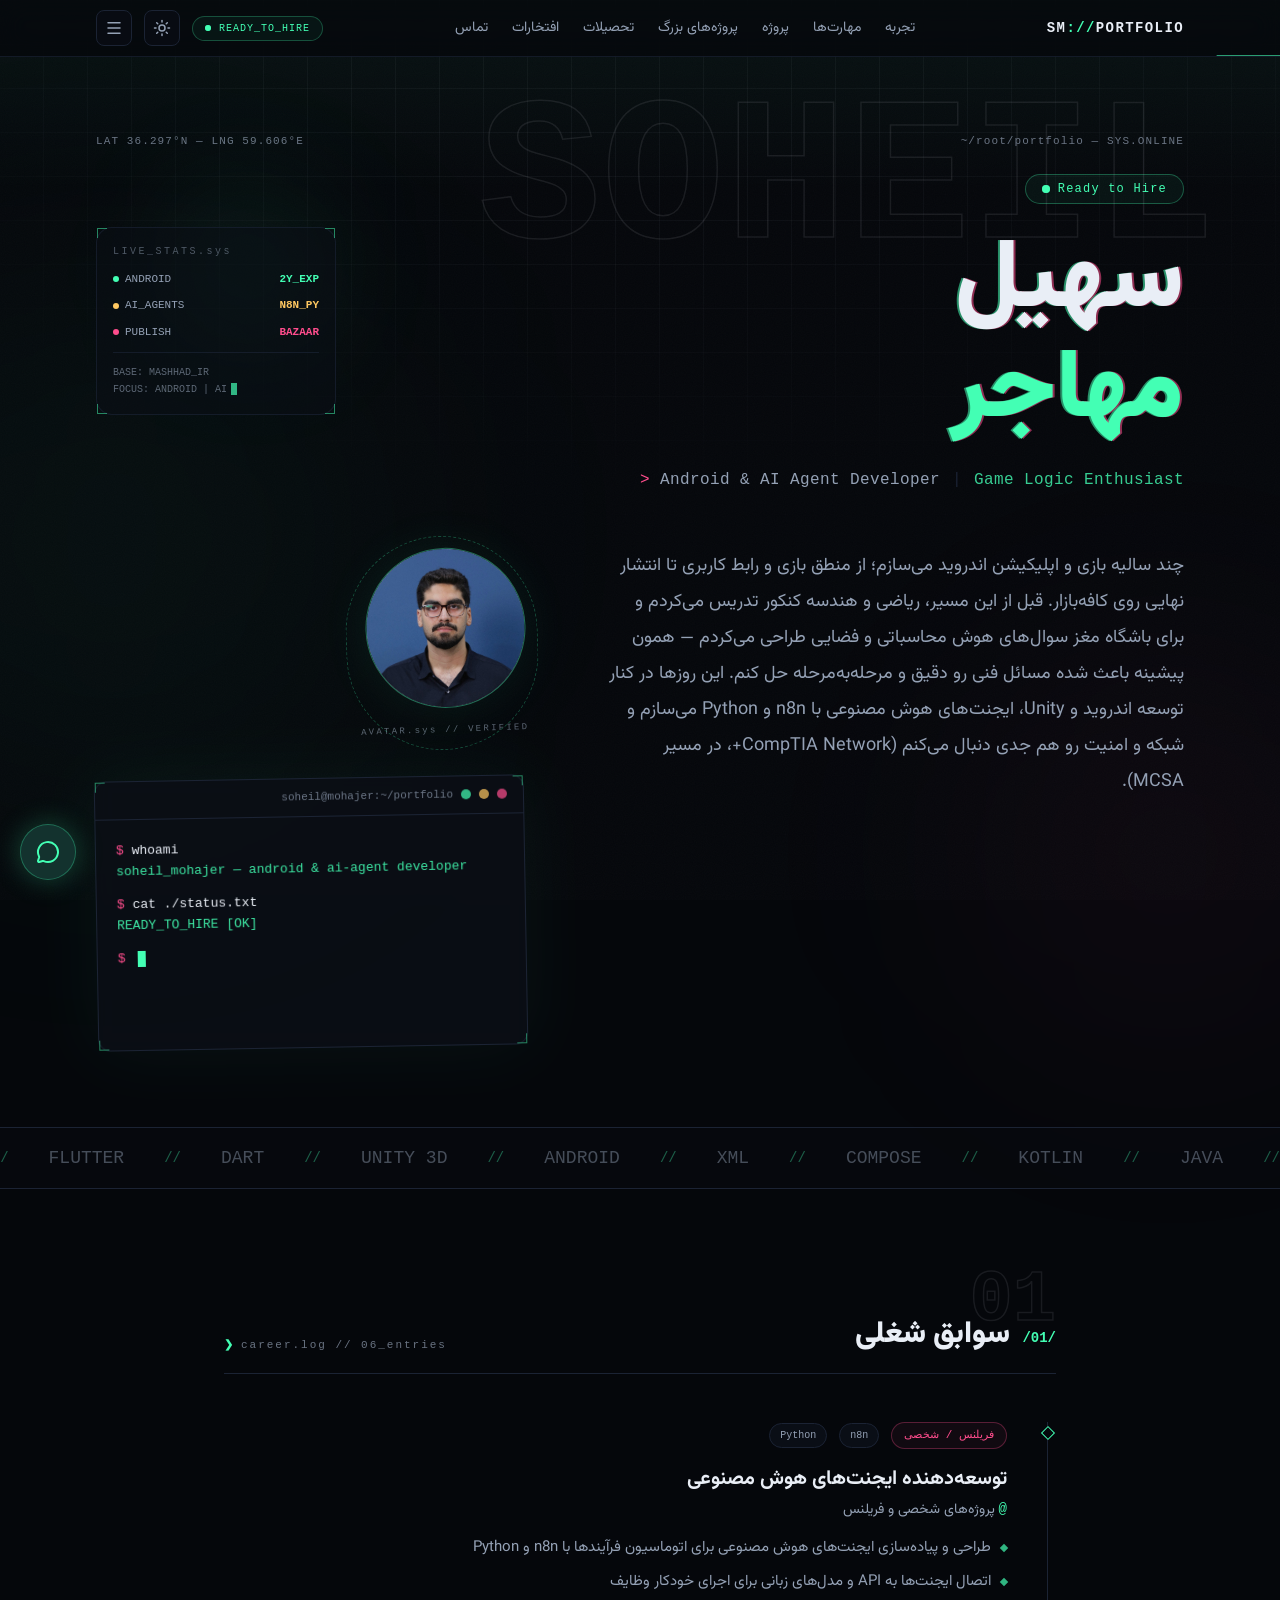
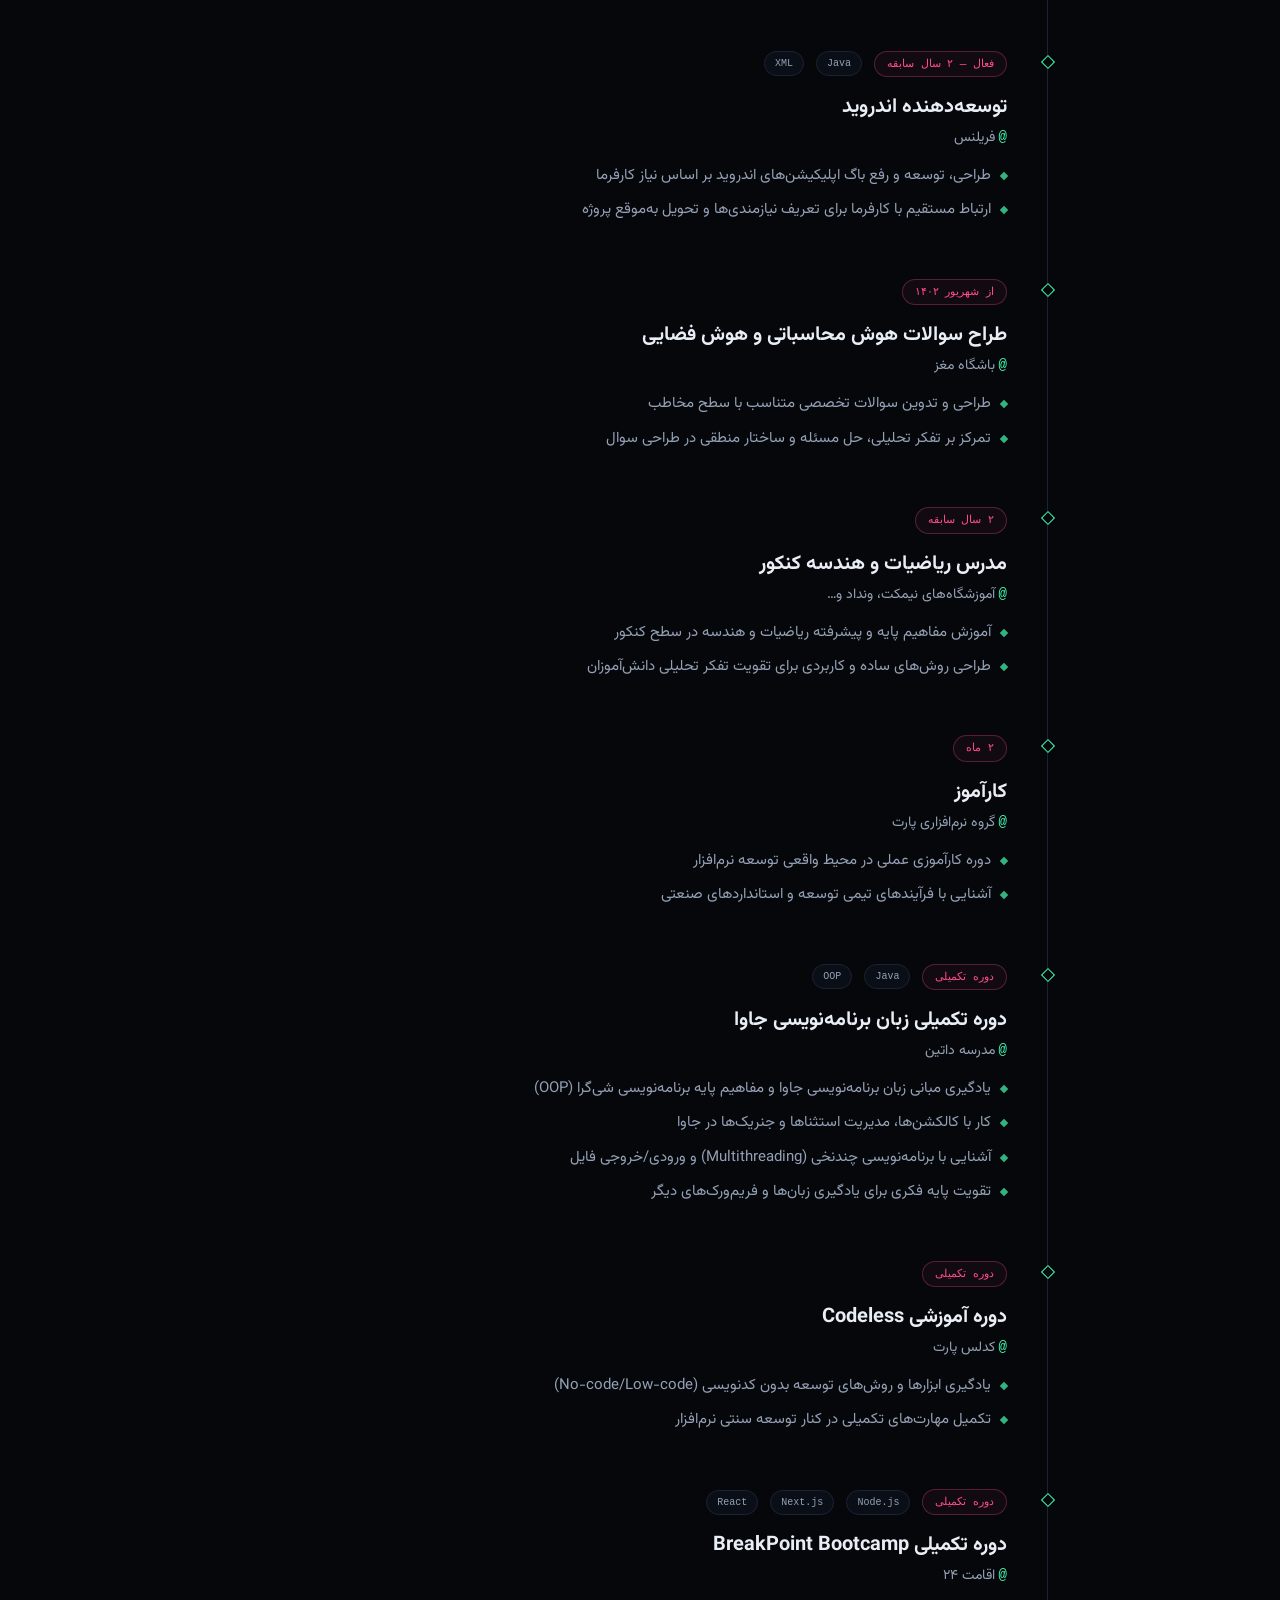
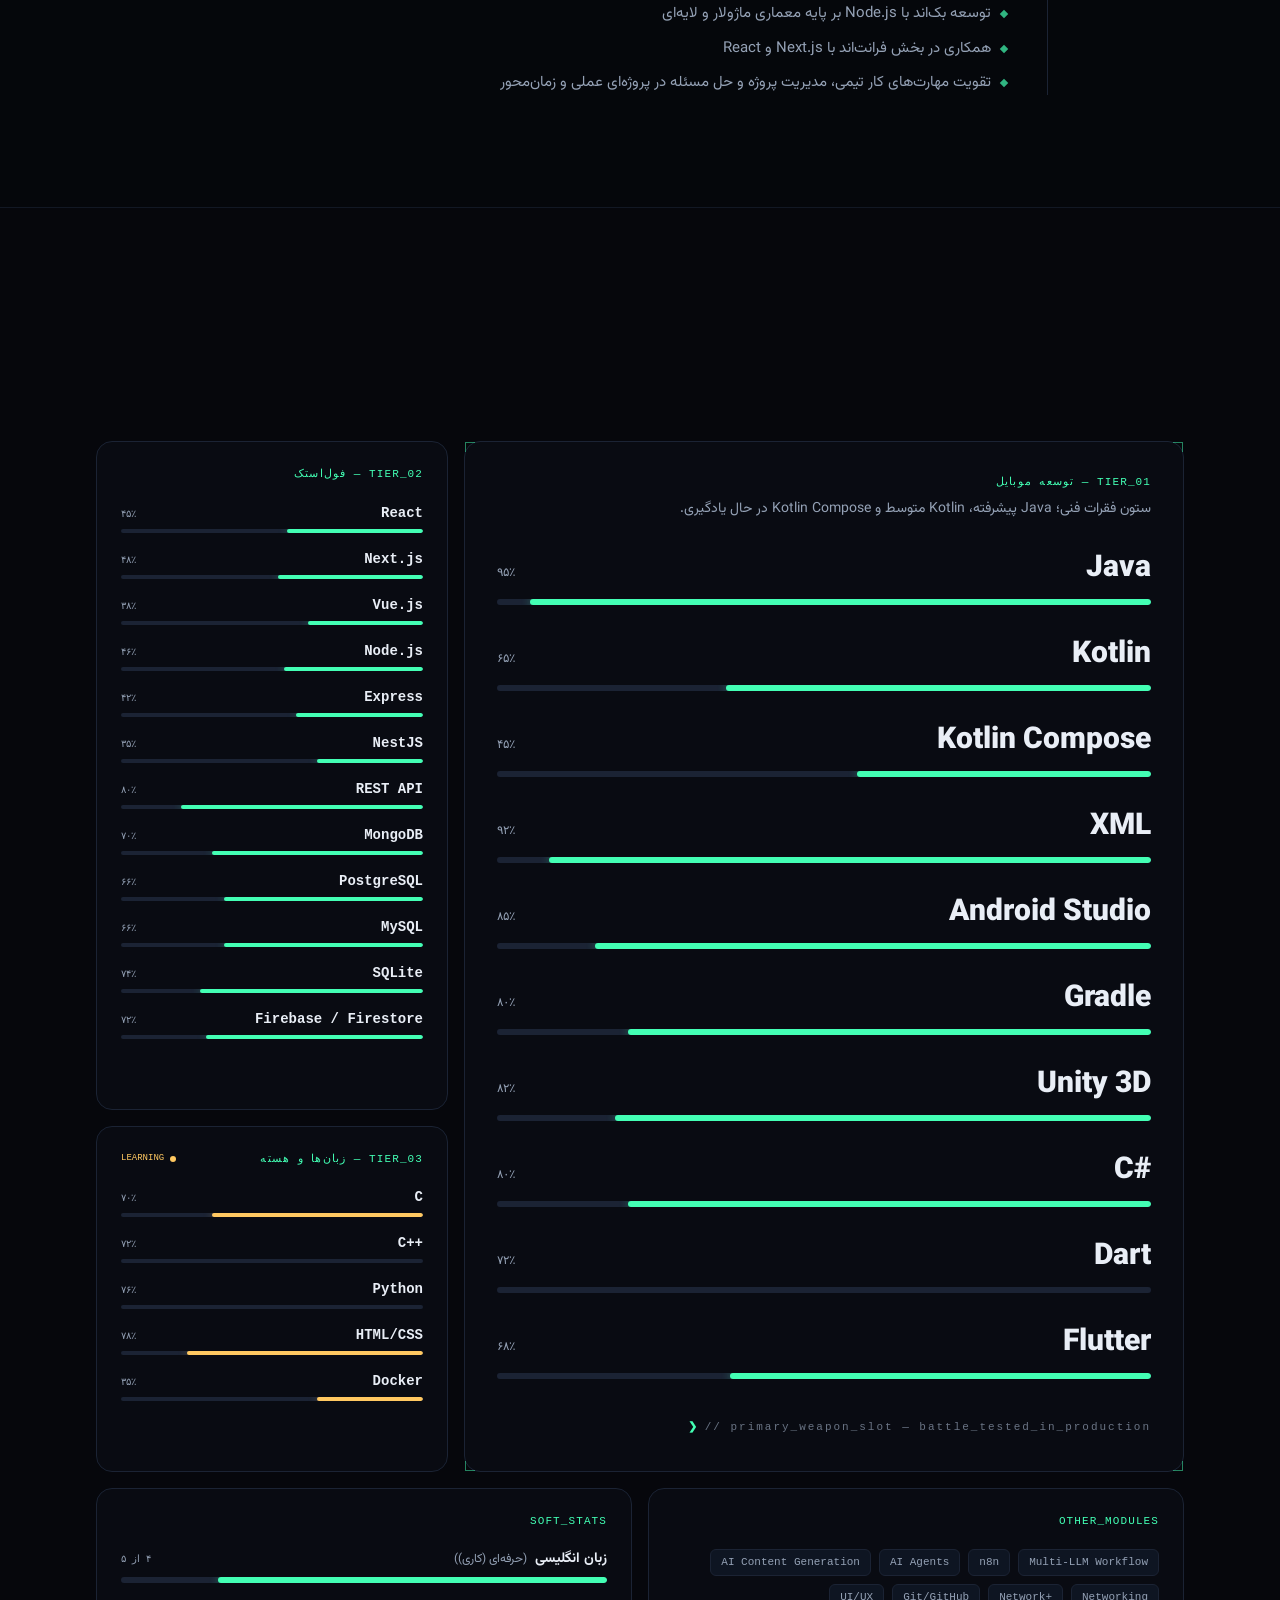
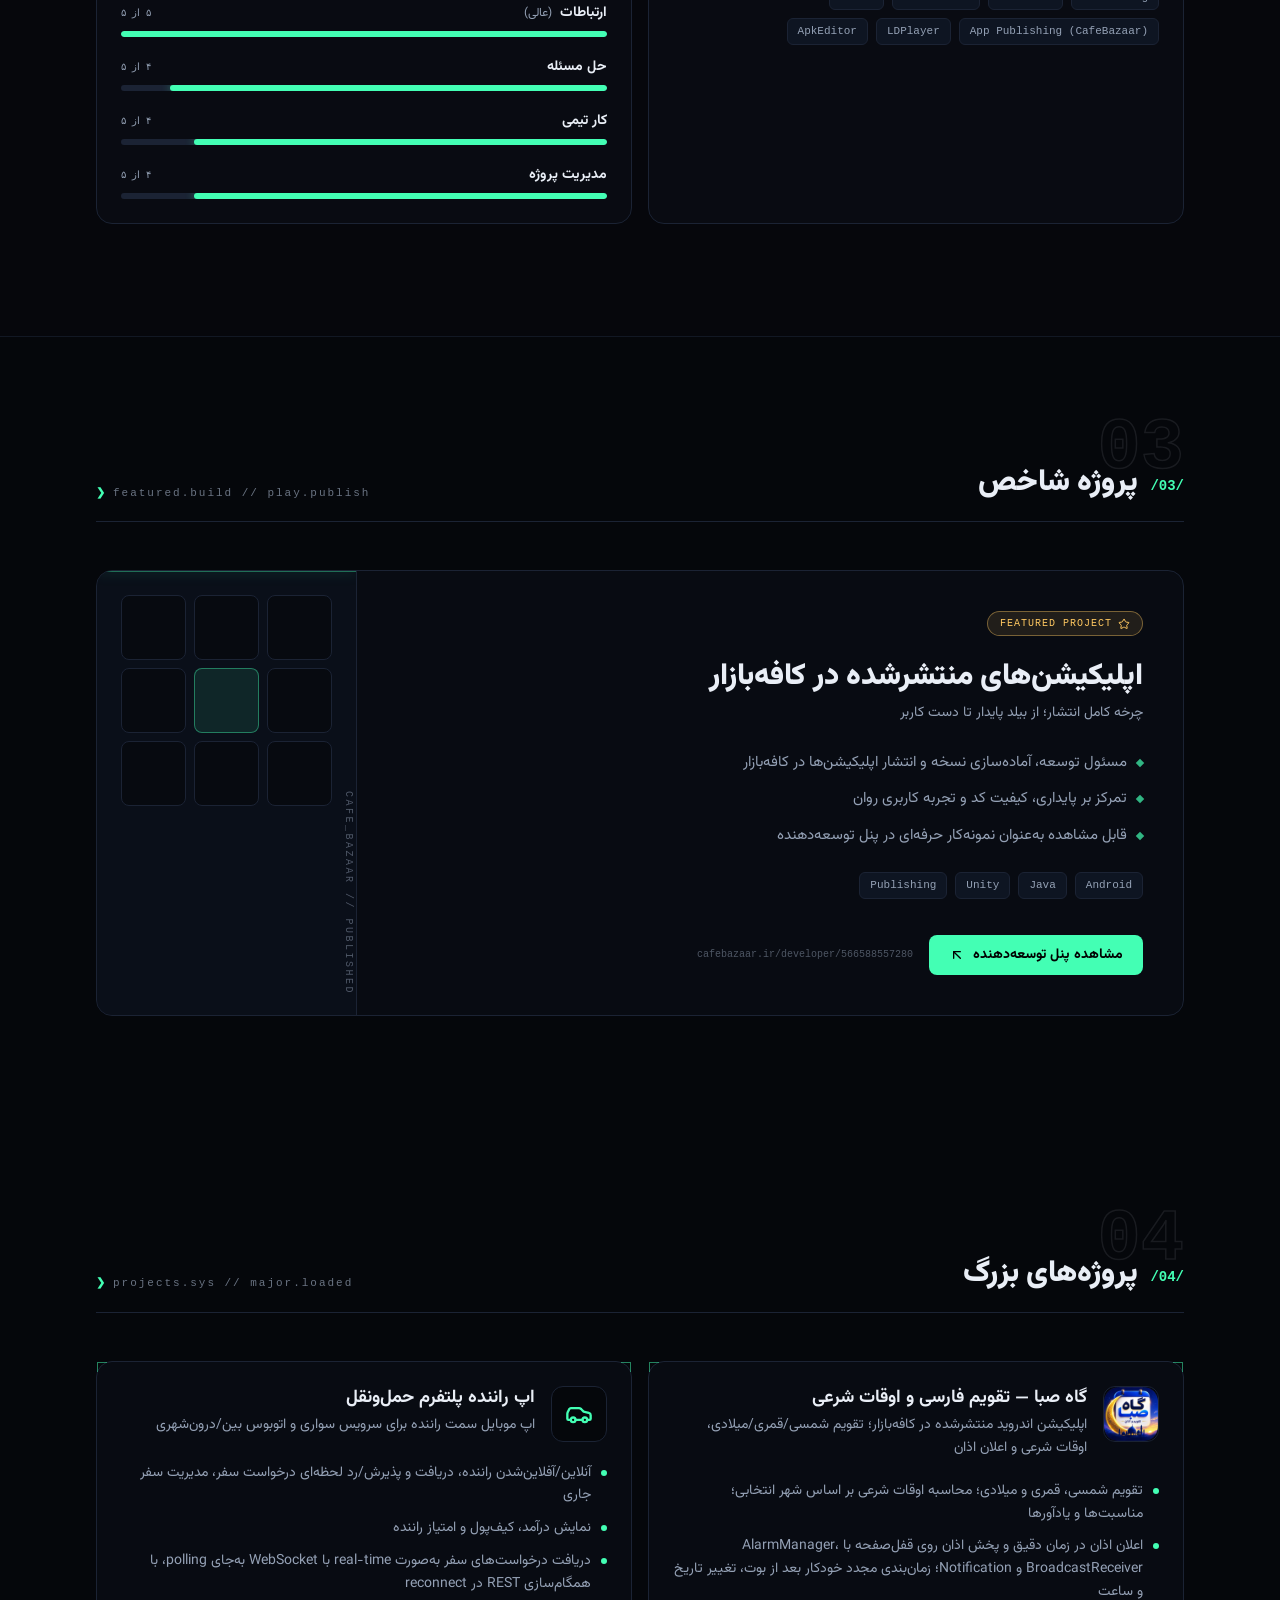
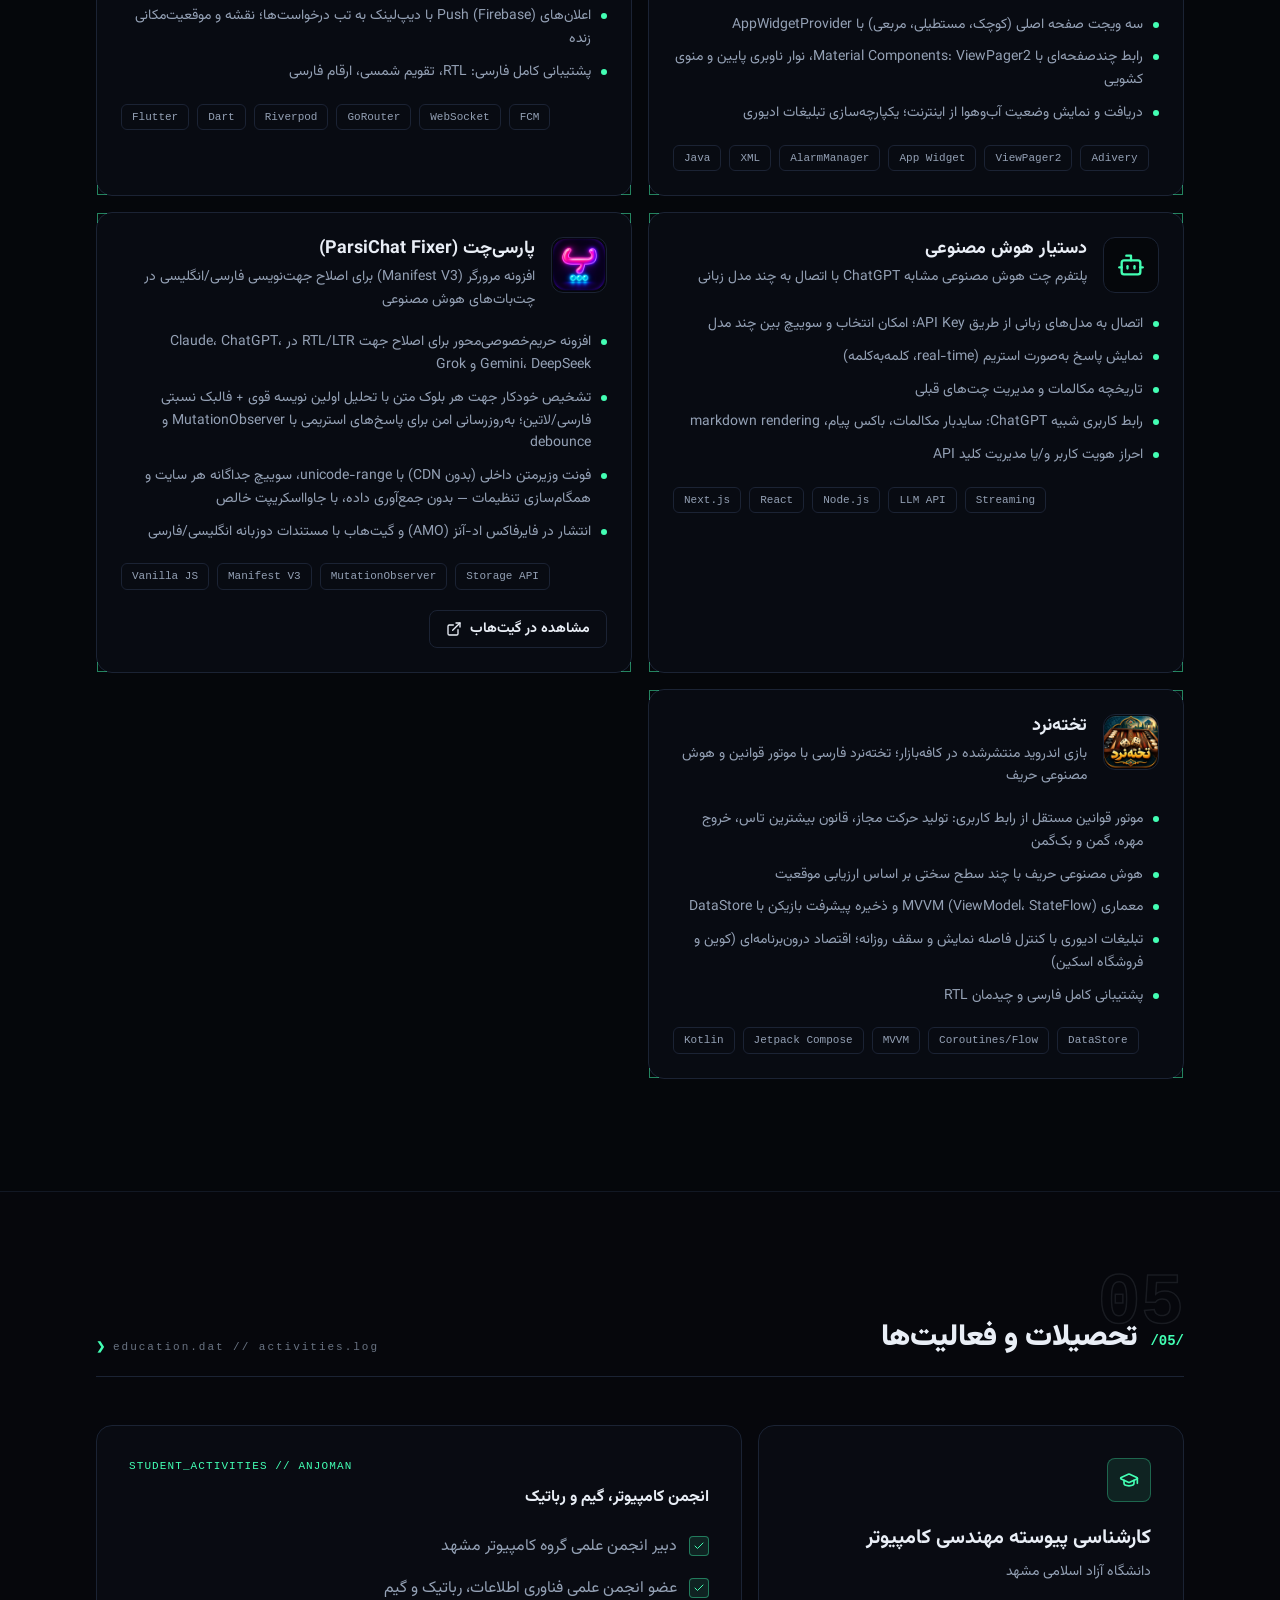
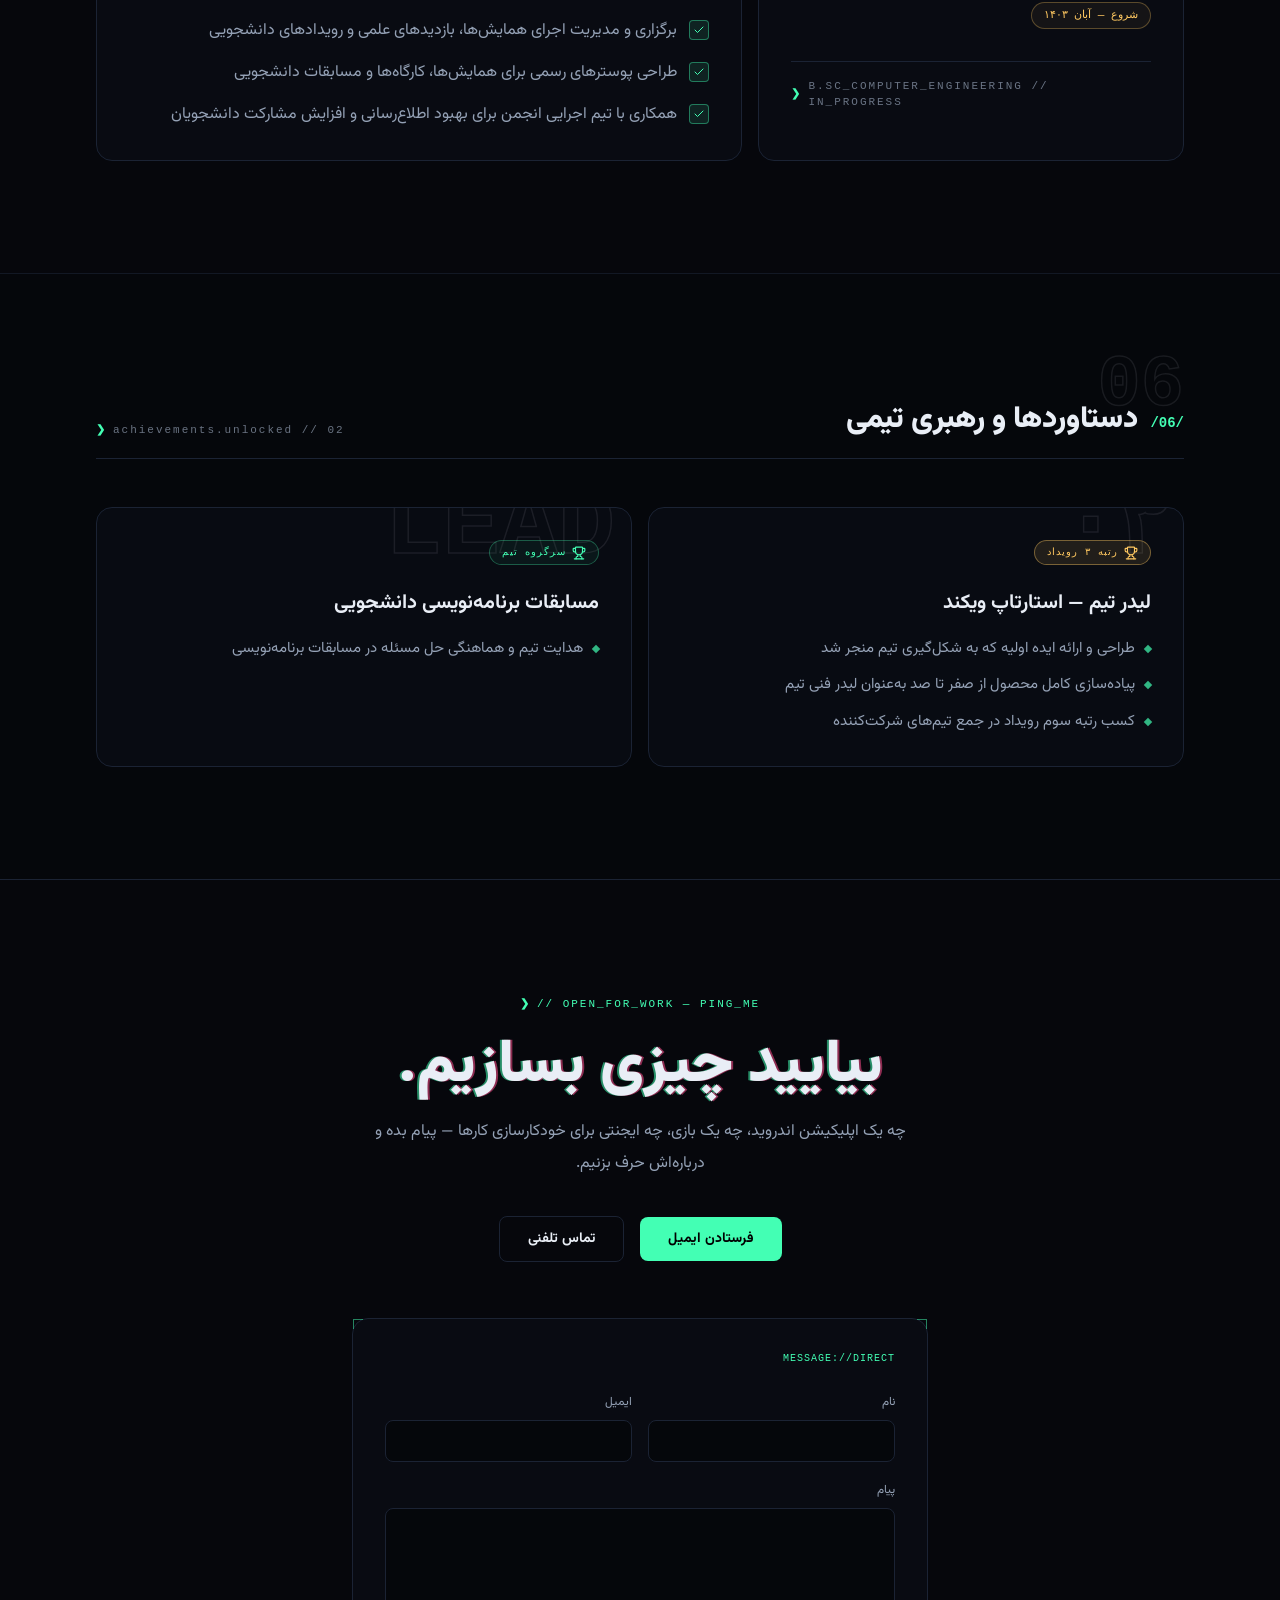
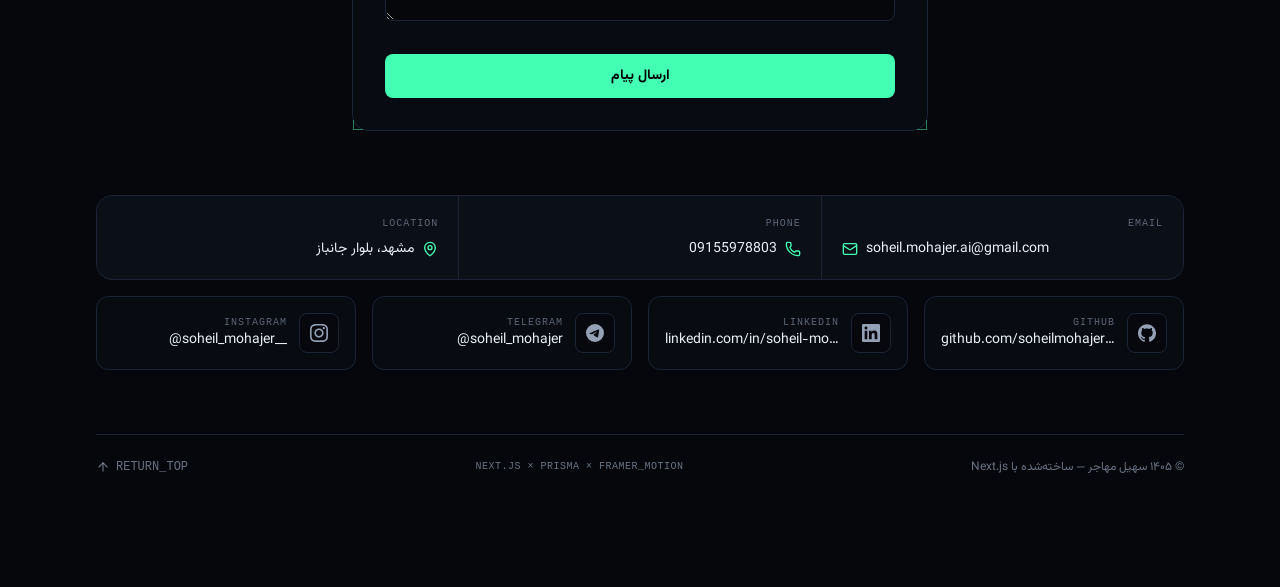
==== commit ef15fbdf: "custom domain build" ====
--- a/index.html
+++ b/index.html
@@ -1,4 +1,4 @@
-<!DOCTYPE html><html lang="fa" dir="rtl" class="h-full antialiased"><head><meta charSet="utf-8"/><link rel="preconnect" href="/" crossorigin=""/><meta name="viewport" content="width=device-width, initial-scale=1"/><link rel="preload" as="image" href="/resume/avatar.jpg"/><link rel="stylesheet" href="/resume/_next/static/chunks/0bn-gs876eywq.css" data-precedence="next"/><link rel="preload" as="script" fetchPriority="low" href="/resume/_next/static/chunks/3s6nzrbk-8mnv.js"/><script src="/resume/_next/static/chunks/2tswzwt7g9k6a.js" async=""></script><script src="/resume/_next/static/chunks/11pxbv08d7b0-.js" async=""></script><script src="/resume/_next/static/chunks/32nqqb0jdv92y.js" async=""></script><script src="/resume/_next/static/chunks/turbopack-0wpxcbz4vac8g.js" async=""></script><script src="/resume/_next/static/chunks/1bkfoqk279-ns.js" async="" crossorigin=""></script><script src="/resume/_next/static/chunks/10xi46jf1j2-7.js" async="" crossorigin=""></script><script src="/resume/_next/static/chunks/2rvhxis20ocy9.js" async="" crossorigin=""></script><meta name="theme-color" content="#05070b"/><title>سهیل مهاجر | توسعه‌دهنده اندروید و ایجنت هوش مصنوعی</title><meta name="description" content="پورتفولیوی سهیل مهاجر — توسعه‌دهنده اندروید (Java/Kotlin/Unity) و سازنده ایجنت‌های هوش مصنوعی با n8n و Python؛ از منطق بازی و رابط کاربری تا انتشار نهایی در کافه‌بازار."/><link rel="author" href="http://localhost:3000"/><meta name="author" content="سهیل مهاجر"/><meta name="keywords" content="سهیل مهاجر,توسعه‌دهنده اندروید,ایجنت هوش مصنوعی,برنامه‌نویسی بازی,Unity,Android Developer,AI Agent Developer,n8n,کافه بازار"/><meta name="robots" content="index, follow"/><meta property="og:title" content="سهیل مهاجر | Android &amp; AI Agent Developer"/><meta property="og:description" content="ساخت بازی و اپلیکیشن اندروید، طراحی ایجنت‌های هوش مصنوعی و انتشار محصول در کافه‌بازار."/><meta property="og:url" content="http://localhost:3000"/><meta property="og:site_name" content="سهیل مهاجر"/><meta property="og:locale" content="fa_IR"/><meta property="og:type" content="website"/><meta name="twitter:card" content="summary"/><meta name="twitter:title" content="سهیل مهاجر | Android &amp; AI Agent Developer"/><meta name="twitter:description" content="توسعه اندروید، Unity و ایجنت‌های هوش مصنوعی — مشهد، ایران."/><link rel="icon" href="/resume/icon.svg?icon.3flq9i3ko7ub7.svg" sizes="any" type="image/svg+xml"/><script>
+<!DOCTYPE html><html lang="fa" dir="rtl" class="h-full antialiased"><head><meta charSet="utf-8"/><link rel="preconnect" href="/" crossorigin=""/><meta name="viewport" content="width=device-width, initial-scale=1"/><link rel="preload" as="image" href="/avatar.jpg"/><link rel="stylesheet" href="/_next/static/chunks/0bn-gs876eywq.css" data-precedence="next"/><link rel="preload" as="script" fetchPriority="low" href="/_next/static/chunks/3s6nzrbk-8mnv.js"/><script src="/_next/static/chunks/2tswzwt7g9k6a.js" async=""></script><script src="/_next/static/chunks/11pxbv08d7b0-.js" async=""></script><script src="/_next/static/chunks/32nqqb0jdv92y.js" async=""></script><script src="/_next/static/chunks/turbopack-0wpxcbz4vac8g.js" async=""></script><script src="/_next/static/chunks/1bkfoqk279-ns.js" async="" crossorigin=""></script><script src="/_next/static/chunks/10xi46jf1j2-7.js" async="" crossorigin=""></script><script src="/_next/static/chunks/2rvhxis20ocy9.js" async="" crossorigin=""></script><meta name="theme-color" content="#05070b"/><title>سهیل مهاجر | توسعه‌دهنده اندروید و ایجنت هوش مصنوعی</title><meta name="description" content="پورتفولیوی سهیل مهاجر — توسعه‌دهنده اندروید (Java/Kotlin/Unity) و سازنده ایجنت‌های هوش مصنوعی با n8n و Python؛ از منطق بازی و رابط کاربری تا انتشار نهایی در کافه‌بازار."/><link rel="author" href="https://soheilmohajer.ir"/><meta name="author" content="سهیل مهاجر"/><meta name="keywords" content="سهیل مهاجر,توسعه‌دهنده اندروید,ایجنت هوش مصنوعی,برنامه‌نویسی بازی,Unity,Android Developer,AI Agent Developer,n8n,کافه بازار"/><meta name="robots" content="index, follow"/><meta property="og:title" content="سهیل مهاجر | Android &amp; AI Agent Developer"/><meta property="og:description" content="ساخت بازی و اپلیکیشن اندروید، طراحی ایجنت‌های هوش مصنوعی و انتشار محصول در کافه‌بازار."/><meta property="og:url" content="https://soheilmohajer.ir"/><meta property="og:site_name" content="سهیل مهاجر"/><meta property="og:locale" content="fa_IR"/><meta property="og:type" content="website"/><meta name="twitter:card" content="summary"/><meta name="twitter:title" content="سهیل مهاجر | Android &amp; AI Agent Developer"/><meta name="twitter:description" content="توسعه اندروید، Unity و ایجنت‌های هوش مصنوعی — مشهد، ایران."/><link rel="icon" href="/icon.svg?icon.3flq9i3ko7ub7.svg" sizes="any" type="image/svg+xml"/><script>
 try {
   // Single-theme site (default neon): clear any previously saved custom theme.
   localStorage.removeItem("sm_theme");
@@ -11,4 +11,4 @@
     document.documentElement.dir = savedLang === "en" ? "ltr" : "rtl";
   }
 } catch (e) {}
-</script><script src="/resume/_next/static/chunks/0cz1d0mv5g_q7.js" noModule=""></script></head><body class="min-h-screen overflow-x-hidden bg-void font-sans text-mist"><div hidden=""><!--$--><!--/$--></div><div aria-hidden="true" class="pointer-events-none fixed inset-0 z-0 print:hidden"><div class="grid-lines absolute inset-0"></div><div class="noise-layer absolute inset-0 opacity-[0.05] mix-blend-overlay"></div><div class="absolute inset-x-0 top-0 h-48 bg-gradient-to-b from-neon/[0.05] to-transparent"></div><div class="absolute bottom-[-10rem] start-[-6rem] size-[26rem] rounded-full bg-flare/[0.04] blur-[120px]"></div><div class="absolute end-[-8rem] top-1/3 size-[30rem] rounded-full bg-neon/[0.05] blur-[140px]"></div></div><header class="sticky top-0 z-50 border-b border-line/70 bg-void/70 backdrop-blur-md print:hidden"><div class="mx-auto flex h-14 w-full max-w-6xl items-center justify-between gap-4 px-5 sm:px-8"><a class="font-mono text-sm font-bold tracking-widest" href="/resume">SM<span class="text-neon">://</span>PORTFOLIO</a><nav class="hidden items-center gap-6 md:flex"><a href="#experience" class="text-sm text-fog transition-colors hover:text-neon">تجربه</a><a href="#skills" class="text-sm text-fog transition-colors hover:text-neon">مهارت‌ها</a><a href="#projects" class="text-sm text-fog transition-colors hover:text-neon">پروژه</a><a href="#major-projects" class="text-sm text-fog transition-colors hover:text-neon">پروژه‌های بزرگ</a><a href="#education" class="text-sm text-fog transition-colors hover:text-neon">تحصیلات</a><a href="#achievements" class="text-sm text-fog transition-colors hover:text-neon">افتخارات</a><a href="#contact" class="text-sm text-fog transition-colors hover:text-neon">تماس</a></nav><div class="flex items-center gap-3"><span dir="ltr" class="hidden items-center gap-2 rounded-full border border-neon/25 bg-neon/5 px-3 py-1 font-mono text-[10px] tracking-widest text-neon sm:inline-flex"><span class="relative flex size-1.5"><span class="absolute inline-flex h-full w-full animate-ping rounded-full bg-neon opacity-60"></span><span class="relative inline-flex size-1.5 rounded-full bg-neon"></span></span>READY_TO_HIRE</span><button type="button" aria-label="روشن کردن حالت روز" title="روشن کردن حالت روز" class="inline-flex size-9 shrink-0 items-center justify-center rounded-lg border border-line bg-panel/70 text-fog transition-colors hover:border-neon/40 hover:text-neon"><svg xmlns="http://www.w3.org/2000/svg" width="24" height="24" viewBox="0 0 24 24" fill="none" stroke="currentColor" stroke-width="2" stroke-linecap="round" stroke-linejoin="round" class="lucide lucide-sun size-4.5" aria-hidden="true"><circle cx="12" cy="12" r="4"></circle><path d="M12 2v2"></path><path d="M12 20v2"></path><path d="m4.93 4.93 1.41 1.41"></path><path d="m17.66 17.66 1.41 1.41"></path><path d="M2 12h2"></path><path d="M20 12h2"></path><path d="m6.34 17.66-1.41 1.41"></path><path d="m19.07 4.93-1.41 1.41"></path></svg></button><button type="button" aria-label="باز کردن منو" class="inline-flex size-9 shrink-0 items-center justify-center rounded-lg border border-line bg-panel/70 text-fog transition-colors hover:border-neon/40 hover:text-neon"><svg xmlns="http://www.w3.org/2000/svg" width="24" height="24" viewBox="0 0 24 24" fill="none" stroke="currentColor" stroke-width="2" stroke-linecap="round" stroke-linejoin="round" class="lucide lucide-menu size-4.5" aria-hidden="true"><path d="M4 5h16"></path><path d="M4 12h16"></path><path d="M4 19h16"></path></svg></button></div></div><nav class="flex gap-5 overflow-x-auto px-5 pb-2 font-mono text-xs text-fog md:hidden [&amp;::-webkit-scrollbar]:hidden"><a href="#experience" class="shrink-0 hover:text-neon">تجربه</a><a href="#skills" class="shrink-0 hover:text-neon">مهارت‌ها</a><a href="#projects" class="shrink-0 hover:text-neon">پروژه</a><a href="#major-projects" class="shrink-0 hover:text-neon">پروژه‌های بزرگ</a><a href="#education" class="shrink-0 hover:text-neon">تحصیلات</a><a href="#achievements" class="shrink-0 hover:text-neon">افتخارات</a><a href="#contact" class="shrink-0 hover:text-neon">تماس</a></nav><div class="absolute bottom-0 start-0 h-px w-full origin-right bg-neon/60" style="transform:scaleX(0)"></div></header><main class="relative z-10"><section class="relative overflow-hidden pb-20 pt-8 sm:pt-12"><div class="relative mx-auto w-full max-w-6xl px-5 sm:px-8"><div aria-hidden="true" class="text-outline pointer-events-none absolute -top-6 start-0 select-none font-mono text-[clamp(4rem,16vw,13rem)] font-black leading-none print:hidden">SOHEIL</div><div class="relative flex flex-wrap items-center justify-between gap-3 pt-7 font-mono text-[11px] tracking-widest text-fog/70"><span dir="ltr">~/root/portfolio — SYS.ONLINE</span><span dir="ltr">LAT 36.297°N — LNG 59.606°E</span></div><div class="lg:flex lg:items-center lg:justify-between lg:gap-10"><div class="min-w-0"><div style="opacity:0;transform:translateY(28px)"><span dir="ltr" class="mt-6 inline-flex items-center gap-2 rounded-full border border-neon/30 bg-neon/5 px-4 py-1.5"><span class="relative flex size-2"><span class="absolute inline-flex h-full w-full animate-ping rounded-full bg-neon opacity-60"></span><span class="relative inline-flex size-2 rounded-full bg-neon"></span></span><span class="font-mono text-xs tracking-widest text-neon">Ready to Hire</span></span></div><div style="opacity:0;transform:translateY(28px)"><h1 class="chromatic relative mt-6 text-5xl font-black leading-[1.15] sm:text-7xl lg:text-8xl">سهیل<br/><span class="text-neon">مهاجر</span></h1></div><div style="opacity:0;transform:translateY(28px)"><p dir="ltr" class="mt-5 text-right font-mono text-sm tracking-wide text-fog sm:text-base"><span class="text-flare">&gt;</span> Android &amp; AI Agent Developer<span class="mx-3 text-line">|</span><span class="text-neon/80">Game Logic Enthusiast</span></p></div></div><div aria-hidden="true" dir="ltr" class="pointer-events-none relative hidden w-60 shrink-0 select-none lg:block print:hidden"><div class="absolute -top-8 end-4 size-36 rounded-full bg-neon/10 blur-3xl"></div><div class="relative animate-float rounded-2xl border border-line/70 bg-panel/50 p-4"><span aria-hidden="true" class="pointer-events-none absolute size-2.5 border-neon/50 start-0 top-0 border-s border-t "></span><span aria-hidden="true" class="pointer-events-none absolute size-2.5 border-neon/50 end-0 top-0 border-e border-t "></span><span aria-hidden="true" class="pointer-events-none absolute size-2.5 border-neon/50 bottom-0 start-0 border-b border-s "></span><span aria-hidden="true" class="pointer-events-none absolute size-2.5 border-neon/50 bottom-0 end-0 border-b border-e "></span><p class="font-mono text-[10px] tracking-[0.25em] text-fog/50">LIVE_STATS.sys</p><ul class="mt-3 space-y-2.5 font-mono text-[11px]"><li class="flex items-center justify-between gap-2"><span class="flex items-center gap-1.5 text-fog"><span class="size-1.5 animate-pulse-soft rounded-full bg-neon"></span>ANDROID</span><span class="font-bold text-neon">2Y_EXP</span></li><li class="flex items-center justify-between gap-2"><span class="flex items-center gap-1.5 text-fog"><span class="size-1.5 animate-pulse-soft rounded-full bg-beam [animation-delay:0.7s]"></span>AI_AGENTS</span><span class="font-bold text-beam">N8N_PY</span></li><li class="flex items-center justify-between gap-2"><span class="flex items-center gap-1.5 text-fog"><span class="size-1.5 animate-pulse-soft rounded-full bg-flare [animation-delay:1.4s]"></span>PUBLISH</span><span class="font-bold text-flare">BAZAAR</span></li></ul><div class="my-3 border-t border-line/70"></div><p class="font-mono text-[10px] leading-relaxed text-fog/60">BASE: MASHHAD_IR<br/>FOCUS: ANDROID | AI<span class="ms-1 inline-block h-3 w-1.5 animate-blink bg-neon/70 align-middle"></span></p></div></div></div><div class="mt-14 grid min-w-0 items-start gap-10 lg:grid-cols-12"><div class="min-w-0 lg:col-span-7"><div style="opacity:0;transform:translateY(28px)"><p class="max-w-xl text-lg leading-loose text-fog">چند سالیه بازی و اپلیکیشن اندروید می‌سازم؛ از منطق بازی و رابط کاربری تا انتشار نهایی روی کافه‌بازار. قبل از این مسیر، ریاضی و هندسه کنکور تدریس می‌کردم و برای باشگاه مغز سوال‌های هوش محاسباتی و فضایی طراحی می‌کردم — همون پیشینه باعث شده مسائل فنی رو دقیق و مرحله‌به‌مرحله حل کنم. این روزها در کنار توسعه اندروید و Unity، ایجنت‌های هوش مصنوعی با n8n و Python می‌سازم و شبکه و امنیت رو هم جدی دنبال می‌کنم (CompTIA Network+، در مسیر MCSA).</p></div><div style="opacity:0;transform:translateY(28px)"><div class="mt-7 flex flex-wrap items-center gap-x-6 gap-y-3 text-sm text-fog"><span class="inline-flex items-center gap-2"><svg xmlns="http://www.w3.org/2000/svg" width="24" height="24" viewBox="0 0 24 24" fill="none" stroke="currentColor" stroke-width="2" stroke-linecap="round" stroke-linejoin="round" class="lucide lucide-map-pin size-4 text-neon" aria-hidden="true"><path d="M20 10c0 4.993-5.539 10.193-7.399 11.799a1 1 0 0 1-1.202 0C9.539 20.193 4 14.993 4 10a8 8 0 0 1 16 0"></path><circle cx="12" cy="10" r="3"></circle></svg>مشهد، بلوار جانباز</span><span class="inline-flex items-center gap-2"><svg xmlns="http://www.w3.org/2000/svg" width="24" height="24" viewBox="0 0 24 24" fill="none" stroke="currentColor" stroke-width="2" stroke-linecap="round" stroke-linejoin="round" class="lucide lucide-graduation-cap size-4 text-neon" aria-hidden="true"><path d="M21.42 10.922a1 1 0 0 0-.019-1.838L12.83 5.18a2 2 0 0 0-1.66 0L2.6 9.08a1 1 0 0 0 0 1.832l8.57 3.908a2 2 0 0 0 1.66 0z"></path><path d="M22 10v6"></path><path d="M6 12.5V16a6 3 0 0 0 12 0v-3.5"></path></svg>مهندسی کامپیوتر — دانشگاه آزاد مشهد</span></div></div><div style="opacity:0;transform:translateY(28px)"><div class="mt-9 flex flex-wrap items-center gap-4"><a href="mailto:soheil.mohajer.ai@gmail.com" class="rounded-lg bg-neon px-6 py-3 text-sm font-bold text-black transition hover:shadow-[0_0_32px_rgba(67,255,180,0.4)]">تماس با من</a><a href="#projects" class="inline-flex items-center gap-2 rounded-lg border border-line px-6 py-3 text-sm font-bold transition hover:border-neon/50 hover:text-neon">پروژه‌های من<svg xmlns="http://www.w3.org/2000/svg" width="24" height="24" viewBox="0 0 24 24" fill="none" stroke="currentColor" stroke-width="2" stroke-linecap="round" stroke-linejoin="round" class="lucide lucide-arrow-up-left size-4" aria-hidden="true"><path d="M7 17V7h10"></path><path d="M17 17 7 7"></path></svg></a><span dir="ltr" class="font-mono text-[10px] text-fog/50">// open_to: android | unity | ai-agents</span></div></div></div><div class="min-w-0 lg:col-span-5"><div style="opacity:0;transform:translateY(40px)"><div class="mb-10 w-fit -rotate-2"><div class="relative"><span aria-hidden="true" class="absolute -inset-3 animate-[spin_24s_linear_infinite] rounded-full border border-dashed border-neon/25"></span><div class="relative size-36 overflow-hidden rounded-full border border-neon/40 bg-panel shadow-[0_0_50px_rgba(67,255,180,0.08)] sm:size-40"><img alt="سهیل مهاجر" decoding="async" data-nimg="fill" class="object-cover" style="position:absolute;height:100%;width:100%;left:0;top:0;right:0;bottom:0;color:transparent" src="/resume/avatar.jpg"/></div><p dir="ltr" class="mt-4 text-center font-mono text-[9px] tracking-[0.25em] text-fog/60">AVATAR.sys // VERIFIED</p></div></div></div><div style="opacity:0;transform:translateY(40px)"><div class="relative -rotate-1 rounded-xl border border-line bg-panel/80 shadow-[0_0_70px_rgba(67,255,180,0.05)] backdrop-blur"><span aria-hidden="true" class="pointer-events-none absolute size-2.5 border-neon/50 start-0 top-0 border-s border-t "></span><span aria-hidden="true" class="pointer-events-none absolute size-2.5 border-neon/50 end-0 top-0 border-e border-t "></span><span aria-hidden="true" class="pointer-events-none absolute size-2.5 border-neon/50 bottom-0 start-0 border-b border-s "></span><span aria-hidden="true" class="pointer-events-none absolute size-2.5 border-neon/50 bottom-0 end-0 border-b border-e "></span><div class="flex items-center gap-2 border-b border-line px-4 py-2.5"><span class="size-2.5 rounded-full bg-flare/70"></span><span class="size-2.5 rounded-full bg-beam/70"></span><span class="size-2.5 rounded-full bg-neon/70"></span><span dir="ltr" class="ms-auto font-mono text-[11px] text-fog/70">soheil@mohajer:~/portfolio</span></div><div dir="ltr" class="min-h-[230px] p-5 text-left font-mono text-[13px] leading-relaxed"><p><span class="text-flare">$</span> <span class="text-mist"></span><span class="ms-1 inline-block h-4 w-2 animate-blink bg-neon align-middle"></span></p></div></div></div></div></div></div></section><section aria-hidden="true" class="overflow-hidden border-y border-line bg-panel/30 py-4 print:hidden"><div class="flex w-max animate-marquee items-center gap-10 hover:[animation-play-state:paused]"><span dir="ltr" class="flex items-center gap-10"><span class="font-mono text-lg text-fog/45">JAVA</span><span class="font-mono text-sm text-neon/35">//</span></span><span dir="ltr" class="flex items-center gap-10"><span class="font-mono text-lg text-fog/45">KOTLIN</span><span class="font-mono text-sm text-neon/35">//</span></span><span dir="ltr" class="flex items-center gap-10"><span class="font-mono text-lg text-fog/45">COMPOSE</span><span class="font-mono text-sm text-neon/35">//</span></span><span dir="ltr" class="flex items-center gap-10"><span class="font-mono text-lg text-fog/45">XML</span><span class="font-mono text-sm text-neon/35">//</span></span><span dir="ltr" class="flex items-center gap-10"><span class="font-mono text-lg text-fog/45">ANDROID</span><span class="font-mono text-sm text-neon/35">//</span></span><span dir="ltr" class="flex items-center gap-10"><span class="font-mono text-lg text-fog/45">UNITY 3D</span><span class="font-mono text-sm text-neon/35">//</span></span><span dir="ltr" class="flex items-center gap-10"><span class="font-mono text-lg text-fog/45">DART</span><span class="font-mono text-sm text-neon/35">//</span></span><span dir="ltr" class="flex items-center gap-10"><span class="font-mono text-lg text-fog/45">FLUTTER</span><span class="font-mono text-sm text-neon/35">//</span></span><span dir="ltr" class="flex items-center gap-10"><span class="font-mono text-lg text-fog/45">REACT</span><span class="font-mono text-sm text-neon/35">//</span></span><span dir="ltr" class="flex items-center gap-10"><span class="font-mono text-lg text-fog/45">NEXT.JS</span><span class="font-mono text-sm text-neon/35">//</span></span><span dir="ltr" class="flex items-center gap-10"><span class="font-mono text-lg text-fog/45">NODE.JS</span><span class="font-mono text-sm text-neon/35">//</span></span><span dir="ltr" class="flex items-center gap-10"><span class="font-mono text-lg text-fog/45">REST API</span><span class="font-mono text-sm text-neon/35">//</span></span><span dir="ltr" class="flex items-center gap-10"><span class="font-mono text-lg text-fog/45">PYTHON</span><span class="font-mono text-sm text-neon/35">//</span></span><span dir="ltr" class="flex items-center gap-10"><span class="font-mono text-lg text-fog/45">N8N</span><span class="font-mono text-sm text-neon/35">//</span></span><span dir="ltr" class="flex items-center gap-10"><span class="font-mono text-lg text-fog/45">AI AGENTS</span><span class="font-mono text-sm text-neon/35">//</span></span><span dir="ltr" class="flex items-center gap-10"><span class="font-mono text-lg text-fog/45">NETWORK+</span><span class="font-mono text-sm text-neon/35">//</span></span><span dir="ltr" class="flex items-center gap-10"><span class="font-mono text-lg text-fog/45">APP PUBLISHING</span><span class="font-mono text-sm text-neon/35">//</span></span><span dir="ltr" class="flex items-center gap-10"><span class="font-mono text-lg text-fog/45">PROBLEM SOLVING</span><span class="font-mono text-sm text-neon/35">//</span></span><span dir="ltr" class="flex items-center gap-10"><span class="font-mono text-lg text-fog/45">JAVA</span><span class="font-mono text-sm text-neon/35">//</span></span><span dir="ltr" class="flex items-center gap-10"><span class="font-mono text-lg text-fog/45">KOTLIN</span><span class="font-mono text-sm text-neon/35">//</span></span><span dir="ltr" class="flex items-center gap-10"><span class="font-mono text-lg text-fog/45">COMPOSE</span><span class="font-mono text-sm text-neon/35">//</span></span><span dir="ltr" class="flex items-center gap-10"><span class="font-mono text-lg text-fog/45">XML</span><span class="font-mono text-sm text-neon/35">//</span></span><span dir="ltr" class="flex items-center gap-10"><span class="font-mono text-lg text-fog/45">ANDROID</span><span class="font-mono text-sm text-neon/35">//</span></span><span dir="ltr" class="flex items-center gap-10"><span class="font-mono text-lg text-fog/45">UNITY 3D</span><span class="font-mono text-sm text-neon/35">//</span></span><span dir="ltr" class="flex items-center gap-10"><span class="font-mono text-lg text-fog/45">DART</span><span class="font-mono text-sm text-neon/35">//</span></span><span dir="ltr" class="flex items-center gap-10"><span class="font-mono text-lg text-fog/45">FLUTTER</span><span class="font-mono text-sm text-neon/35">//</span></span><span dir="ltr" class="flex items-center gap-10"><span class="font-mono text-lg text-fog/45">REACT</span><span class="font-mono text-sm text-neon/35">//</span></span><span dir="ltr" class="flex items-center gap-10"><span class="font-mono text-lg text-fog/45">NEXT.JS</span><span class="font-mono text-sm text-neon/35">//</span></span><span dir="ltr" class="flex items-center gap-10"><span class="font-mono text-lg text-fog/45">NODE.JS</span><span class="font-mono text-sm text-neon/35">//</span></span><span dir="ltr" class="flex items-center gap-10"><span class="font-mono text-lg text-fog/45">REST API</span><span class="font-mono text-sm text-neon/35">//</span></span><span dir="ltr" class="flex items-center gap-10"><span class="font-mono text-lg text-fog/45">PYTHON</span><span class="font-mono text-sm text-neon/35">//</span></span><span dir="ltr" class="flex items-center gap-10"><span class="font-mono text-lg text-fog/45">N8N</span><span class="font-mono text-sm text-neon/35">//</span></span><span dir="ltr" class="flex items-center gap-10"><span class="font-mono text-lg text-fog/45">AI AGENTS</span><span class="font-mono text-sm text-neon/35">//</span></span><span dir="ltr" class="flex items-center gap-10"><span class="font-mono text-lg text-fog/45">NETWORK+</span><span class="font-mono text-sm text-neon/35">//</span></span><span dir="ltr" class="flex items-center gap-10"><span class="font-mono text-lg text-fog/45">APP PUBLISHING</span><span class="font-mono text-sm text-neon/35">//</span></span><span dir="ltr" class="flex items-center gap-10"><span class="font-mono text-lg text-fog/45">PROBLEM SOLVING</span><span class="font-mono text-sm text-neon/35">//</span></span></div></section><section id="experience" class="scroll-mt-28 overflow-hidden py-20 sm:py-28"><div class="mx-auto w-full max-w-4xl px-5 sm:px-8"><div style="opacity:0;transform:translateY(28px)"><div class="relative mb-12 border-b border-line pb-5"><span aria-hidden="true" class="text-outline pointer-events-none absolute -top-9 start-0 select-none font-mono text-7xl font-black leading-none">01</span><div class="relative flex flex-wrap items-end justify-between gap-3 pt-4"><h2 class="text-2xl font-black sm:text-3xl"><span class="me-3 font-mono text-sm font-bold text-neon">/<!-- -->01<!-- -->/</span>سوابق شغلی</h2><span dir="ltr" class="inline-flex items-center gap-1.5 font-mono text-[11px] tracking-[0.18em] text-fog/70 "><span aria-hidden="true" class="font-bold text-neon">❯</span><span>career.log // 06_entries</span></span></div></div></div><ol class="relative ms-2 border-s border-line"><li class="relative pb-14 ps-8 last:pb-0 sm:ps-10"><span aria-hidden="true" class="absolute -start-[6px] top-1.5 size-2.5 rotate-45 border border-neon bg-void"></span><div style="opacity:0;transform:translateY(28px)"><div class="flex flex-wrap items-center gap-x-3 gap-y-2"><span class="inline-flex items-center rounded-full border border-flare/30 bg-flare/5 px-3 py-1 font-mono text-[11px] text-flare">فریلنس / شخصی</span><span dir="ltr" class="rounded-full border border-line bg-panel px-2.5 py-1 font-mono text-[10px] text-fog">n8n</span><span dir="ltr" class="rounded-full border border-line bg-panel px-2.5 py-1 font-mono text-[10px] text-fog">Python</span></div><h3 class="mt-4 text-lg font-bold sm:text-xl">توسعه‌دهنده ایجنت‌های هوش مصنوعی</h3><p class="mt-1.5 text-sm text-fog"><span class="font-mono text-neon">@</span> <!-- -->پروژه‌های شخصی و فریلنس</p><ul class="mt-4 space-y-2.5"><li class="flex gap-2.5 text-[15px] leading-relaxed text-fog"><span aria-hidden="true" class="mt-[9px] size-1.5 shrink-0 rotate-45 bg-neon/70"></span>طراحی و پیاده‌سازی ایجنت‌های هوش مصنوعی برای اتوماسیون فرآیندها با n8n و Python</li><li class="flex gap-2.5 text-[15px] leading-relaxed text-fog"><span aria-hidden="true" class="mt-[9px] size-1.5 shrink-0 rotate-45 bg-neon/70"></span>اتصال ایجنت‌ها به API و مدل‌های زبانی برای اجرای خودکار وظایف</li></ul></div></li><li class="relative pb-14 ps-8 last:pb-0 sm:ps-10"><span aria-hidden="true" class="absolute -start-[6px] top-1.5 size-2.5 rotate-45 border border-neon bg-void"></span><div style="opacity:0;transform:translateY(28px)"><div class="flex flex-wrap items-center gap-x-3 gap-y-2"><span class="inline-flex items-center rounded-full border border-flare/30 bg-flare/5 px-3 py-1 font-mono text-[11px] text-flare">فعال — ۲ سال سابقه</span><span dir="ltr" class="rounded-full border border-line bg-panel px-2.5 py-1 font-mono text-[10px] text-fog">Java</span><span dir="ltr" class="rounded-full border border-line bg-panel px-2.5 py-1 font-mono text-[10px] text-fog">XML</span></div><h3 class="mt-4 text-lg font-bold sm:text-xl">توسعه‌دهنده اندروید</h3><p class="mt-1.5 text-sm text-fog"><span class="font-mono text-neon">@</span> <!-- -->فریلنس</p><ul class="mt-4 space-y-2.5"><li class="flex gap-2.5 text-[15px] leading-relaxed text-fog"><span aria-hidden="true" class="mt-[9px] size-1.5 shrink-0 rotate-45 bg-neon/70"></span>طراحی، توسعه و رفع باگ اپلیکیشن‌های اندروید بر اساس نیاز کارفرما</li><li class="flex gap-2.5 text-[15px] leading-relaxed text-fog"><span aria-hidden="true" class="mt-[9px] size-1.5 shrink-0 rotate-45 bg-neon/70"></span>ارتباط مستقیم با کارفرما برای تعریف نیازمندی‌ها و تحویل به‌موقع پروژه</li></ul></div></li><li class="relative pb-14 ps-8 last:pb-0 sm:ps-10"><span aria-hidden="true" class="absolute -start-[6px] top-1.5 size-2.5 rotate-45 border border-neon bg-void"></span><div style="opacity:0;transform:translateY(28px)"><div class="flex flex-wrap items-center gap-x-3 gap-y-2"><span class="inline-flex items-center rounded-full border border-flare/30 bg-flare/5 px-3 py-1 font-mono text-[11px] text-flare">از شهریور ۱۴۰۲</span></div><h3 class="mt-4 text-lg font-bold sm:text-xl">طراح سوالات هوش محاسباتی و هوش فضایی</h3><p class="mt-1.5 text-sm text-fog"><span class="font-mono text-neon">@</span> <!-- -->باشگاه مغز</p><ul class="mt-4 space-y-2.5"><li class="flex gap-2.5 text-[15px] leading-relaxed text-fog"><span aria-hidden="true" class="mt-[9px] size-1.5 shrink-0 rotate-45 bg-neon/70"></span>طراحی و تدوین سوالات تخصصی متناسب با سطح مخاطب</li><li class="flex gap-2.5 text-[15px] leading-relaxed text-fog"><span aria-hidden="true" class="mt-[9px] size-1.5 shrink-0 rotate-45 bg-neon/70"></span>تمرکز بر تفکر تحلیلی، حل مسئله و ساختار منطقی در طراحی سوال</li></ul></div></li><li class="relative pb-14 ps-8 last:pb-0 sm:ps-10"><span aria-hidden="true" class="absolute -start-[6px] top-1.5 size-2.5 rotate-45 border border-neon bg-void"></span><div style="opacity:0;transform:translateY(28px)"><div class="flex flex-wrap items-center gap-x-3 gap-y-2"><span class="inline-flex items-center rounded-full border border-flare/30 bg-flare/5 px-3 py-1 font-mono text-[11px] text-flare">۲ سال سابقه</span></div><h3 class="mt-4 text-lg font-bold sm:text-xl">مدرس ریاضیات و هندسه کنکور</h3><p class="mt-1.5 text-sm text-fog"><span class="font-mono text-neon">@</span> <!-- -->آموزشگاه‌های نیمکت، ونداد و…</p><ul class="mt-4 space-y-2.5"><li class="flex gap-2.5 text-[15px] leading-relaxed text-fog"><span aria-hidden="true" class="mt-[9px] size-1.5 shrink-0 rotate-45 bg-neon/70"></span>آموزش مفاهیم پایه و پیشرفته ریاضیات و هندسه در سطح کنکور</li><li class="flex gap-2.5 text-[15px] leading-relaxed text-fog"><span aria-hidden="true" class="mt-[9px] size-1.5 shrink-0 rotate-45 bg-neon/70"></span>طراحی روش‌های ساده و کاربردی برای تقویت تفکر تحلیلی دانش‌آموزان</li></ul></div></li><li class="relative pb-14 ps-8 last:pb-0 sm:ps-10"><span aria-hidden="true" class="absolute -start-[6px] top-1.5 size-2.5 rotate-45 border border-neon bg-void"></span><div style="opacity:0;transform:translateY(28px)"><div class="flex flex-wrap items-center gap-x-3 gap-y-2"><span class="inline-flex items-center rounded-full border border-flare/30 bg-flare/5 px-3 py-1 font-mono text-[11px] text-flare">۲ ماه</span></div><h3 class="mt-4 text-lg font-bold sm:text-xl">کارآموز</h3><p class="mt-1.5 text-sm text-fog"><span class="font-mono text-neon">@</span> <!-- -->گروه نرم‌افزاری پارت</p><ul class="mt-4 space-y-2.5"><li class="flex gap-2.5 text-[15px] leading-relaxed text-fog"><span aria-hidden="true" class="mt-[9px] size-1.5 shrink-0 rotate-45 bg-neon/70"></span>دوره کارآموزی عملی در محیط واقعی توسعه نرم‌افزار</li><li class="flex gap-2.5 text-[15px] leading-relaxed text-fog"><span aria-hidden="true" class="mt-[9px] size-1.5 shrink-0 rotate-45 bg-neon/70"></span>آشنایی با فرآیندهای تیمی توسعه و استانداردهای صنعتی</li></ul></div></li><li class="relative pb-14 ps-8 last:pb-0 sm:ps-10"><span aria-hidden="true" class="absolute -start-[6px] top-1.5 size-2.5 rotate-45 border border-neon bg-void"></span><div style="opacity:0;transform:translateY(28px)"><div class="flex flex-wrap items-center gap-x-3 gap-y-2"><span class="inline-flex items-center rounded-full border border-flare/30 bg-flare/5 px-3 py-1 font-mono text-[11px] text-flare">دوره تکمیلی</span><span dir="ltr" class="rounded-full border border-line bg-panel px-2.5 py-1 font-mono text-[10px] text-fog">Java</span><span dir="ltr" class="rounded-full border border-line bg-panel px-2.5 py-1 font-mono text-[10px] text-fog">OOP</span></div><h3 class="mt-4 text-lg font-bold sm:text-xl">دوره تکمیلی زبان برنامه‌نویسی جاوا</h3><p class="mt-1.5 text-sm text-fog"><span class="font-mono text-neon">@</span> <!-- -->مدرسه داتین</p><ul class="mt-4 space-y-2.5"><li class="flex gap-2.5 text-[15px] leading-relaxed text-fog"><span aria-hidden="true" class="mt-[9px] size-1.5 shrink-0 rotate-45 bg-neon/70"></span>یادگیری مبانی زبان برنامه‌نویسی جاوا و مفاهیم پایه برنامه‌نویسی شی‌گرا (OOP)</li><li class="flex gap-2.5 text-[15px] leading-relaxed text-fog"><span aria-hidden="true" class="mt-[9px] size-1.5 shrink-0 rotate-45 bg-neon/70"></span>کار با کالکشن‌ها، مدیریت استثناها و جنریک‌ها در جاوا</li><li class="flex gap-2.5 text-[15px] leading-relaxed text-fog"><span aria-hidden="true" class="mt-[9px] size-1.5 shrink-0 rotate-45 bg-neon/70"></span>آشنایی با برنامه‌نویسی چندنخی (Multithreading) و ورودی/خروجی فایل</li><li class="flex gap-2.5 text-[15px] leading-relaxed text-fog"><span aria-hidden="true" class="mt-[9px] size-1.5 shrink-0 rotate-45 bg-neon/70"></span>تقویت پایه فکری برای یادگیری زبان‌ها و فریم‌ورک‌های دیگر</li></ul></div></li><li class="relative pb-14 ps-8 last:pb-0 sm:ps-10"><span aria-hidden="true" class="absolute -start-[6px] top-1.5 size-2.5 rotate-45 border border-neon bg-void"></span><div style="opacity:0;transform:translateY(28px)"><div class="flex flex-wrap items-center gap-x-3 gap-y-2"><span class="inline-flex items-center rounded-full border border-flare/30 bg-flare/5 px-3 py-1 font-mono text-[11px] text-flare">دوره تکمیلی</span></div><h3 class="mt-4 text-lg font-bold sm:text-xl">دوره آموزشی Codeless</h3><p class="mt-1.5 text-sm text-fog"><span class="font-mono text-neon">@</span> <!-- -->کدلس پارت</p><ul class="mt-4 space-y-2.5"><li class="flex gap-2.5 text-[15px] leading-relaxed text-fog"><span aria-hidden="true" class="mt-[9px] size-1.5 shrink-0 rotate-45 bg-neon/70"></span>یادگیری ابزارها و روش‌های توسعه بدون کدنویسی (No-code/Low-code)</li><li class="flex gap-2.5 text-[15px] leading-relaxed text-fog"><span aria-hidden="true" class="mt-[9px] size-1.5 shrink-0 rotate-45 bg-neon/70"></span>تکمیل مهارت‌های تکمیلی در کنار توسعه سنتی نرم‌افزار</li></ul></div></li><li class="relative pb-14 ps-8 last:pb-0 sm:ps-10"><span aria-hidden="true" class="absolute -start-[6px] top-1.5 size-2.5 rotate-45 border border-neon bg-void"></span><div style="opacity:0;transform:translateY(28px)"><div class="flex flex-wrap items-center gap-x-3 gap-y-2"><span class="inline-flex items-center rounded-full border border-flare/30 bg-flare/5 px-3 py-1 font-mono text-[11px] text-flare">دوره تکمیلی</span><span dir="ltr" class="rounded-full border border-line bg-panel px-2.5 py-1 font-mono text-[10px] text-fog">Node.js</span><span dir="ltr" class="rounded-full border border-line bg-panel px-2.5 py-1 font-mono text-[10px] text-fog">Next.js</span><span dir="ltr" class="rounded-full border border-line bg-panel px-2.5 py-1 font-mono text-[10px] text-fog">React</span></div><h3 class="mt-4 text-lg font-bold sm:text-xl">دوره تکمیلی BreakPoint Bootcamp</h3><p class="mt-1.5 text-sm text-fog"><span class="font-mono text-neon">@</span> <!-- -->اقامت ۲۴</p><ul class="mt-4 space-y-2.5"><li class="flex gap-2.5 text-[15px] leading-relaxed text-fog"><span aria-hidden="true" class="mt-[9px] size-1.5 shrink-0 rotate-45 bg-neon/70"></span>توسعه بک‌اند با Node.js بر پایه معماری ماژولار و لایه‌ای</li><li class="flex gap-2.5 text-[15px] leading-relaxed text-fog"><span aria-hidden="true" class="mt-[9px] size-1.5 shrink-0 rotate-45 bg-neon/70"></span>همکاری در بخش فرانت‌اند با Next.js و React</li><li class="flex gap-2.5 text-[15px] leading-relaxed text-fog"><span aria-hidden="true" class="mt-[9px] size-1.5 shrink-0 rotate-45 bg-neon/70"></span>تقویت مهارت‌های کار تیمی، مدیریت پروژه و حل مسئله در پروژه‌ای عملی و زمان‌محور</li></ul></div></li></ol></div></section><section id="skills" class="scroll-mt-28 overflow-hidden border-y border-line/60 bg-panel/20 py-20 sm:py-28"><div class="mx-auto w-full max-w-6xl px-5 sm:px-8"><div style="opacity:0;transform:translateY(28px)"><div class="relative mb-12 border-b border-line pb-5"><span aria-hidden="true" class="text-outline pointer-events-none absolute -top-9 start-0 select-none font-mono text-7xl font-black leading-none">02</span><div class="relative flex flex-wrap items-end justify-between gap-3 pt-4"><h2 class="text-2xl font-black sm:text-3xl"><span class="me-3 font-mono text-sm font-bold text-neon">/<!-- -->02<!-- -->/</span>مهارت‌ها</h2><span dir="ltr" class="inline-flex items-center gap-1.5 font-mono text-[11px] tracking-[0.18em] text-fog/70 "><span aria-hidden="true" class="font-bold text-neon">❯</span><span>skills.sys // bento.loaded</span></span></div></div></div><div class="grid grid-cols-1 gap-4 md:grid-cols-6"><div class="min-w-0 md:col-span-4 md:row-span-2" style="opacity:0;transform:translateY(28px)"><article class="relative h-full rounded-2xl border border-line bg-panel/70 p-6 sm:p-8"><span aria-hidden="true" class="pointer-events-none absolute size-2.5 border-neon/50 start-0 top-0 border-s border-t "></span><span aria-hidden="true" class="pointer-events-none absolute size-2.5 border-neon/50 end-0 top-0 border-e border-t "></span><span aria-hidden="true" class="pointer-events-none absolute size-2.5 border-neon/50 bottom-0 start-0 border-b border-s "></span><span aria-hidden="true" class="pointer-events-none absolute size-2.5 border-neon/50 bottom-0 end-0 border-b border-e "></span><p class="font-mono text-[11px] tracking-widest text-neon">TIER_01<!-- --> — <!-- -->توسعه موبایل</p><p class="mt-2 text-sm text-fog">ستون فقرات فنی؛ Java پیشرفته، Kotlin متوسط و Kotlin Compose در حال یادگیری.</p><div class="mt-8"><div class="flex items-baseline justify-between"><span dir="ltr" class="text-3xl font-black">Java</span><span class="font-mono text-xs text-fog">۹۵٪</span></div><div class="mt-3"><div class="w-full overflow-hidden rounded-full bg-line h-1.5"><div class="h-full rounded-full bg-neon shadow-[0_0_10px_rgba(67,255,180,0.45)]" style="width:0px"></div></div></div></div><div class="mt-8"><div class="flex items-baseline justify-between"><span dir="ltr" class="text-3xl font-black">Kotlin</span><span class="font-mono text-xs text-fog">۶۵٪</span></div><div class="mt-3"><div class="w-full overflow-hidden rounded-full bg-line h-1.5"><div class="h-full rounded-full bg-neon shadow-[0_0_10px_rgba(67,255,180,0.45)]" style="width:0px"></div></div></div></div><div class="mt-8"><div class="flex items-baseline justify-between"><span dir="ltr" class="text-3xl font-black">Kotlin Compose</span><span class="font-mono text-xs text-fog">۴۵٪</span></div><div class="mt-3"><div class="w-full overflow-hidden rounded-full bg-line h-1.5"><div class="h-full rounded-full bg-neon shadow-[0_0_10px_rgba(67,255,180,0.45)]" style="width:0px"></div></div></div></div><div class="mt-8"><div class="flex items-baseline justify-between"><span dir="ltr" class="text-3xl font-black">XML</span><span class="font-mono text-xs text-fog">۹۲٪</span></div><div class="mt-3"><div class="w-full overflow-hidden rounded-full bg-line h-1.5"><div class="h-full rounded-full bg-neon shadow-[0_0_10px_rgba(67,255,180,0.45)]" style="width:0px"></div></div></div></div><div class="mt-8"><div class="flex items-baseline justify-between"><span dir="ltr" class="text-3xl font-black">Android Studio</span><span class="font-mono text-xs text-fog">۸۵٪</span></div><div class="mt-3"><div class="w-full overflow-hidden rounded-full bg-line h-1.5"><div class="h-full rounded-full bg-neon shadow-[0_0_10px_rgba(67,255,180,0.45)]" style="width:0px"></div></div></div></div><div class="mt-8"><div class="flex items-baseline justify-between"><span dir="ltr" class="text-3xl font-black">Gradle</span><span class="font-mono text-xs text-fog">۸۰٪</span></div><div class="mt-3"><div class="w-full overflow-hidden rounded-full bg-line h-1.5"><div class="h-full rounded-full bg-neon shadow-[0_0_10px_rgba(67,255,180,0.45)]" style="width:0px"></div></div></div></div><div class="mt-8"><div class="flex items-baseline justify-between"><span dir="ltr" class="text-3xl font-black">Unity 3D</span><span class="font-mono text-xs text-fog">۸۲٪</span></div><div class="mt-3"><div class="w-full overflow-hidden rounded-full bg-line h-1.5"><div class="h-full rounded-full bg-neon shadow-[0_0_10px_rgba(67,255,180,0.45)]" style="width:0px"></div></div></div></div><div class="mt-8"><div class="flex items-baseline justify-between"><span dir="ltr" class="text-3xl font-black">C#</span><span class="font-mono text-xs text-fog">۸۰٪</span></div><div class="mt-3"><div class="w-full overflow-hidden rounded-full bg-line h-1.5"><div class="h-full rounded-full bg-neon shadow-[0_0_10px_rgba(67,255,180,0.45)]" style="width:0px"></div></div></div></div><div class="mt-8"><div class="flex items-baseline justify-between"><span dir="ltr" class="text-3xl font-black">Dart</span><span class="font-mono text-xs text-fog">۷۲٪</span></div><div class="mt-3"><div class="w-full overflow-hidden rounded-full bg-line h-1.5"><div class="h-full rounded-full bg-neon shadow-[0_0_10px_rgba(67,255,180,0.45)]" style="width:0px"></div></div></div></div><div class="mt-8"><div class="flex items-baseline justify-between"><span dir="ltr" class="text-3xl font-black">Flutter</span><span class="font-mono text-xs text-fog">۶۸٪</span></div><div class="mt-3"><div class="w-full overflow-hidden rounded-full bg-line h-1.5"><div class="h-full rounded-full bg-neon shadow-[0_0_10px_rgba(67,255,180,0.45)]" style="width:0px"></div></div></div></div><span dir="ltr" class="inline-flex items-center gap-1.5 font-mono text-[11px] tracking-[0.18em] text-fog/70 mt-10"><span aria-hidden="true" class="font-bold text-neon">❯</span><span>// primary_weapon_slot — battle_tested_in_production</span></span></article></div><div class="min-w-0 md:col-span-2" style="opacity:0;transform:translateY(28px)"><article class="h-full rounded-2xl border border-line bg-panel/70 p-6"><p class="font-mono text-[11px] tracking-widest text-neon">TIER_02<!-- --> — <!-- -->فول‌استک</p><ul class="mt-5 space-y-4"><li><div class="flex items-baseline justify-between"><span dir="ltr" class="font-mono text-sm font-bold">React</span><span class="font-mono text-[10px] text-fog">۴۵٪</span></div><div class="mt-1.5"><div class="w-full overflow-hidden rounded-full bg-line h-1"><div class="h-full rounded-full bg-neon shadow-[0_0_10px_rgba(67,255,180,0.45)]" style="width:0px"></div></div></div></li><li><div class="flex items-baseline justify-between"><span dir="ltr" class="font-mono text-sm font-bold">Next.js</span><span class="font-mono text-[10px] text-fog">۴۸٪</span></div><div class="mt-1.5"><div class="w-full overflow-hidden rounded-full bg-line h-1"><div class="h-full rounded-full bg-neon shadow-[0_0_10px_rgba(67,255,180,0.45)]" style="width:0px"></div></div></div></li><li><div class="flex items-baseline justify-between"><span dir="ltr" class="font-mono text-sm font-bold">Vue.js</span><span class="font-mono text-[10px] text-fog">۳۸٪</span></div><div class="mt-1.5"><div class="w-full overflow-hidden rounded-full bg-line h-1"><div class="h-full rounded-full bg-neon shadow-[0_0_10px_rgba(67,255,180,0.45)]" style="width:0px"></div></div></div></li><li><div class="flex items-baseline justify-between"><span dir="ltr" class="font-mono text-sm font-bold">Node.js</span><span class="font-mono text-[10px] text-fog">۴۶٪</span></div><div class="mt-1.5"><div class="w-full overflow-hidden rounded-full bg-line h-1"><div class="h-full rounded-full bg-neon shadow-[0_0_10px_rgba(67,255,180,0.45)]" style="width:0px"></div></div></div></li><li><div class="flex items-baseline justify-between"><span dir="ltr" class="font-mono text-sm font-bold">Express</span><span class="font-mono text-[10px] text-fog">۴۲٪</span></div><div class="mt-1.5"><div class="w-full overflow-hidden rounded-full bg-line h-1"><div class="h-full rounded-full bg-neon shadow-[0_0_10px_rgba(67,255,180,0.45)]" style="width:0px"></div></div></div></li><li><div class="flex items-baseline justify-between"><span dir="ltr" class="font-mono text-sm font-bold">NestJS</span><span class="font-mono text-[10px] text-fog">۳۵٪</span></div><div class="mt-1.5"><div class="w-full overflow-hidden rounded-full bg-line h-1"><div class="h-full rounded-full bg-neon shadow-[0_0_10px_rgba(67,255,180,0.45)]" style="width:0px"></div></div></div></li><li><div class="flex items-baseline justify-between"><span dir="ltr" class="font-mono text-sm font-bold">REST API</span><span class="font-mono text-[10px] text-fog">۸۰٪</span></div><div class="mt-1.5"><div class="w-full overflow-hidden rounded-full bg-line h-1"><div class="h-full rounded-full bg-neon shadow-[0_0_10px_rgba(67,255,180,0.45)]" style="width:0px"></div></div></div></li><li><div class="flex items-baseline justify-between"><span dir="ltr" class="font-mono text-sm font-bold">MongoDB</span><span class="font-mono text-[10px] text-fog">۷۰٪</span></div><div class="mt-1.5"><div class="w-full overflow-hidden rounded-full bg-line h-1"><div class="h-full rounded-full bg-neon shadow-[0_0_10px_rgba(67,255,180,0.45)]" style="width:0px"></div></div></div></li><li><div class="flex items-baseline justify-between"><span dir="ltr" class="font-mono text-sm font-bold">PostgreSQL</span><span class="font-mono text-[10px] text-fog">۶۶٪</span></div><div class="mt-1.5"><div class="w-full overflow-hidden rounded-full bg-line h-1"><div class="h-full rounded-full bg-neon shadow-[0_0_10px_rgba(67,255,180,0.45)]" style="width:0px"></div></div></div></li><li><div class="flex items-baseline justify-between"><span dir="ltr" class="font-mono text-sm font-bold">MySQL</span><span class="font-mono text-[10px] text-fog">۶۶٪</span></div><div class="mt-1.5"><div class="w-full overflow-hidden rounded-full bg-line h-1"><div class="h-full rounded-full bg-neon shadow-[0_0_10px_rgba(67,255,180,0.45)]" style="width:0px"></div></div></div></li><li><div class="flex items-baseline justify-between"><span dir="ltr" class="font-mono text-sm font-bold">SQLite</span><span class="font-mono text-[10px] text-fog">۷۴٪</span></div><div class="mt-1.5"><div class="w-full overflow-hidden rounded-full bg-line h-1"><div class="h-full rounded-full bg-neon shadow-[0_0_10px_rgba(67,255,180,0.45)]" style="width:0px"></div></div></div></li><li><div class="flex items-baseline justify-between"><span dir="ltr" class="font-mono text-sm font-bold">Firebase / Firestore</span><span class="font-mono text-[10px] text-fog">۷۲٪</span></div><div class="mt-1.5"><div class="w-full overflow-hidden rounded-full bg-line h-1"><div class="h-full rounded-full bg-neon shadow-[0_0_10px_rgba(67,255,180,0.45)]" style="width:0px"></div></div></div></li></ul></article></div><div class="min-w-0 md:col-span-2" style="opacity:0;transform:translateY(28px)"><article class="h-full rounded-2xl border border-line bg-panel/70 p-6"><div class="flex items-center justify-between gap-2"><p class="font-mono text-[11px] tracking-widest text-neon">TIER_03<!-- --> — <!-- -->زبان‌ها و هسته</p><span class="inline-flex items-center gap-1.5 font-mono text-[9px] text-beam"><span class="size-1.5 animate-pulse-soft rounded-full bg-beam"></span>LEARNING</span></div><ul class="mt-5 space-y-4"><li><div class="flex items-baseline justify-between"><span dir="ltr" class="font-mono text-sm font-bold">C</span><span class="font-mono text-[10px] text-fog">۷۰٪</span></div><div class="mt-1.5"><div class="w-full overflow-hidden rounded-full bg-line h-1"><div class="h-full rounded-full bg-beam shadow-[0_0_10px_rgba(255,200,97,0.4)]" style="width:0px"></div></div></div></li><li><div class="flex items-baseline justify-between"><span dir="ltr" class="font-mono text-sm font-bold">C++</span><span class="font-mono text-[10px] text-fog">۷۲٪</span></div><div class="mt-1.5"><div class="w-full overflow-hidden rounded-full bg-line h-1"><div class="h-full rounded-full bg-beam shadow-[0_0_10px_rgba(255,200,97,0.4)]" style="width:0px"></div></div></div></li><li><div class="flex items-baseline justify-between"><span dir="ltr" class="font-mono text-sm font-bold">Python</span><span class="font-mono text-[10px] text-fog">۷۶٪</span></div><div class="mt-1.5"><div class="w-full overflow-hidden rounded-full bg-line h-1"><div class="h-full rounded-full bg-beam shadow-[0_0_10px_rgba(255,200,97,0.4)]" style="width:0px"></div></div></div></li><li><div class="flex items-baseline justify-between"><span dir="ltr" class="font-mono text-sm font-bold">HTML/CSS</span><span class="font-mono text-[10px] text-fog">۷۸٪</span></div><div class="mt-1.5"><div class="w-full overflow-hidden rounded-full bg-line h-1"><div class="h-full rounded-full bg-beam shadow-[0_0_10px_rgba(255,200,97,0.4)]" style="width:0px"></div></div></div></li><li><div class="flex items-baseline justify-between"><span dir="ltr" class="font-mono text-sm font-bold">Docker</span><span class="font-mono text-[10px] text-fog">۳۵٪</span></div><div class="mt-1.5"><div class="w-full overflow-hidden rounded-full bg-line h-1"><div class="h-full rounded-full bg-beam shadow-[0_0_10px_rgba(255,200,97,0.4)]" style="width:0px"></div></div></div></li></ul></article></div><div class="min-w-0 md:col-span-3" style="opacity:0;transform:translateY(28px)"><article class="h-full rounded-2xl border border-line bg-panel/70 p-6"><p class="font-mono text-[11px] tracking-widest text-neon">OTHER_MODULES</p><div class="mt-5 flex flex-wrap gap-2"><span dir="ltr" class="rounded-md border border-line bg-panel-2 px-2.5 py-1 font-mono text-[11px] text-fog transition-colors hover:border-neon/40 hover:text-neon">Multi-LLM Workflow</span><span dir="ltr" class="rounded-md border border-line bg-panel-2 px-2.5 py-1 font-mono text-[11px] text-fog transition-colors hover:border-neon/40 hover:text-neon">n8n</span><span dir="ltr" class="rounded-md border border-line bg-panel-2 px-2.5 py-1 font-mono text-[11px] text-fog transition-colors hover:border-neon/40 hover:text-neon">AI Agents</span><span dir="ltr" class="rounded-md border border-line bg-panel-2 px-2.5 py-1 font-mono text-[11px] text-fog transition-colors hover:border-neon/40 hover:text-neon">AI Content Generation</span><span dir="ltr" class="rounded-md border border-line bg-panel-2 px-2.5 py-1 font-mono text-[11px] text-fog transition-colors hover:border-neon/40 hover:text-neon">Networking</span><span dir="ltr" class="rounded-md border border-line bg-panel-2 px-2.5 py-1 font-mono text-[11px] text-fog transition-colors hover:border-neon/40 hover:text-neon">Network+</span><span dir="ltr" class="rounded-md border border-line bg-panel-2 px-2.5 py-1 font-mono text-[11px] text-fog transition-colors hover:border-neon/40 hover:text-neon">Git/GitHub</span><span dir="ltr" class="rounded-md border border-line bg-panel-2 px-2.5 py-1 font-mono text-[11px] text-fog transition-colors hover:border-neon/40 hover:text-neon">UI/UX</span><span dir="ltr" class="rounded-md border border-line bg-panel-2 px-2.5 py-1 font-mono text-[11px] text-fog transition-colors hover:border-neon/40 hover:text-neon">App Publishing (CafeBazaar)</span><span dir="ltr" class="rounded-md border border-line bg-panel-2 px-2.5 py-1 font-mono text-[11px] text-fog transition-colors hover:border-neon/40 hover:text-neon">LDPlayer</span><span dir="ltr" class="rounded-md border border-line bg-panel-2 px-2.5 py-1 font-mono text-[11px] text-fog transition-colors hover:border-neon/40 hover:text-neon">ApkEditor</span></div></article></div><div class="min-w-0 md:col-span-3" style="opacity:0;transform:translateY(28px)"><article class="h-full rounded-2xl border border-line bg-panel/70 p-6"><p class="font-mono text-[11px] tracking-widest text-neon">SOFT_STATS</p><ul class="mt-5 space-y-5"><li><div class="flex items-baseline justify-between gap-2"><span class="text-sm font-bold">زبان انگلیسی<span class="ms-2 text-xs font-normal text-fog">(<!-- -->حرفه‌ای (کاری)<!-- -->)</span></span><span class="shrink-0 font-mono text-[10px] text-fog">۴ از ۵</span></div><div class="mt-2"><div class="w-full overflow-hidden rounded-full bg-line h-1.5"><div class="h-full rounded-full bg-neon shadow-[0_0_10px_rgba(67,255,180,0.45)]" style="width:0px"></div></div></div></li><li><div class="flex items-baseline justify-between gap-2"><span class="text-sm font-bold">ارتباطات<span class="ms-2 text-xs font-normal text-fog">(<!-- -->عالی<!-- -->)</span></span><span class="shrink-0 font-mono text-[10px] text-fog">۵ از ۵</span></div><div class="mt-2"><div class="w-full overflow-hidden rounded-full bg-line h-1.5"><div class="h-full rounded-full bg-neon shadow-[0_0_10px_rgba(67,255,180,0.45)]" style="width:0px"></div></div></div></li><li><div class="flex items-baseline justify-between gap-2"><span class="text-sm font-bold">حل مسئله</span><span class="shrink-0 font-mono text-[10px] text-fog">۴ از ۵</span></div><div class="mt-2"><div class="w-full overflow-hidden rounded-full bg-line h-1.5"><div class="h-full rounded-full bg-neon shadow-[0_0_10px_rgba(67,255,180,0.45)]" style="width:0px"></div></div></div></li><li><div class="flex items-baseline justify-between gap-2"><span class="text-sm font-bold">کار تیمی</span><span class="shrink-0 font-mono text-[10px] text-fog">۴ از ۵</span></div><div class="mt-2"><div class="w-full overflow-hidden rounded-full bg-line h-1.5"><div class="h-full rounded-full bg-neon shadow-[0_0_10px_rgba(67,255,180,0.45)]" style="width:0px"></div></div></div></li><li><div class="flex items-baseline justify-between gap-2"><span class="text-sm font-bold">مدیریت پروژه</span><span class="shrink-0 font-mono text-[10px] text-fog">۴ از ۵</span></div><div class="mt-2"><div class="w-full overflow-hidden rounded-full bg-line h-1.5"><div class="h-full rounded-full bg-neon shadow-[0_0_10px_rgba(67,255,180,0.45)]" style="width:0px"></div></div></div></li></ul></article></div></div></div></section><section id="projects" class="scroll-mt-28 overflow-hidden py-20 sm:py-28"><div class="mx-auto w-full max-w-6xl px-5 sm:px-8"><div style="opacity:0;transform:translateY(28px)"><div class="relative mb-12 border-b border-line pb-5"><span aria-hidden="true" class="text-outline pointer-events-none absolute -top-9 start-0 select-none font-mono text-7xl font-black leading-none">03</span><div class="relative flex flex-wrap items-end justify-between gap-3 pt-4"><h2 class="text-2xl font-black sm:text-3xl"><span class="me-3 font-mono text-sm font-bold text-neon">/<!-- -->03<!-- -->/</span>پروژه شاخص</h2><span dir="ltr" class="inline-flex items-center gap-1.5 font-mono text-[11px] tracking-[0.18em] text-fog/70 "><span aria-hidden="true" class="font-bold text-neon">❯</span><span>featured.build // play.publish</span></span></div></div></div><div style="opacity:0;transform:translateY(28px)"><article class="group relative overflow-hidden rounded-2xl border border-line bg-panel/70 transition-colors hover:border-neon/30"><div class="grid lg:grid-cols-[1fr_260px]"><div class="p-6 sm:p-10"><span class="inline-flex items-center gap-1.5 rounded-full border border-beam/40 bg-beam/10 px-3 py-1 font-mono text-[10px] tracking-widest text-beam"><svg xmlns="http://www.w3.org/2000/svg" width="24" height="24" viewBox="0 0 24 24" fill="none" stroke="currentColor" stroke-width="2" stroke-linecap="round" stroke-linejoin="round" class="lucide lucide-star size-3" aria-hidden="true"><path d="M11.525 2.295a.53.53 0 0 1 .95 0l2.31 4.679a2.123 2.123 0 0 0 1.595 1.16l5.166.756a.53.53 0 0 1 .294.904l-3.736 3.638a2.123 2.123 0 0 0-.611 1.878l.882 5.14a.53.53 0 0 1-.771.56l-4.618-2.428a2.122 2.122 0 0 0-1.973 0L6.396 21.01a.53.53 0 0 1-.77-.56l.881-5.139a2.122 2.122 0 0 0-.611-1.879L2.16 9.795a.53.53 0 0 1 .294-.906l5.165-.755a2.122 2.122 0 0 0 1.597-1.16z"></path></svg>FEATURED PROJECT</span><h3 class="mt-5 text-2xl font-black sm:text-3xl">اپلیکیشن‌های منتشرشده در کافه‌بازار</h3><p class="mt-2 text-sm text-fog">چرخه کامل انتشار؛ از بیلد پایدار تا دست کاربر</p><ul class="mt-7 space-y-3"><li class="flex gap-2.5 text-[15px] leading-relaxed text-fog"><span aria-hidden="true" class="mt-[9px] size-1.5 shrink-0 rotate-45 bg-neon/70"></span>مسئول توسعه، آماده‌سازی نسخه و انتشار اپلیکیشن‌ها در کافه‌بازار</li><li class="flex gap-2.5 text-[15px] leading-relaxed text-fog"><span aria-hidden="true" class="mt-[9px] size-1.5 shrink-0 rotate-45 bg-neon/70"></span>تمرکز بر پایداری، کیفیت کد و تجربه کاربری روان</li><li class="flex gap-2.5 text-[15px] leading-relaxed text-fog"><span aria-hidden="true" class="mt-[9px] size-1.5 shrink-0 rotate-45 bg-neon/70"></span>قابل مشاهده به‌عنوان نمونه‌کار حرفه‌ای در پنل توسعه‌دهنده</li></ul><div class="mt-6 flex flex-wrap gap-2"><span dir="ltr" class="rounded-md border border-line bg-panel-2 px-2.5 py-1 font-mono text-[11px] text-fog">Android</span><span dir="ltr" class="rounded-md border border-line bg-panel-2 px-2.5 py-1 font-mono text-[11px] text-fog">Java</span><span dir="ltr" class="rounded-md border border-line bg-panel-2 px-2.5 py-1 font-mono text-[11px] text-fog">Unity</span><span dir="ltr" class="rounded-md border border-line bg-panel-2 px-2.5 py-1 font-mono text-[11px] text-fog">Publishing</span></div><div class="mt-9 flex flex-wrap items-center gap-4"><a href="https://cafebazaar.ir/developer/566588557280" target="_blank" rel="noopener noreferrer" class="inline-flex items-center gap-2 rounded-lg bg-neon px-5 py-2.5 text-sm font-bold text-black transition hover:shadow-[0_0_28px_rgba(67,255,180,0.35)]">مشاهده پنل توسعه‌دهنده<svg xmlns="http://www.w3.org/2000/svg" width="24" height="24" viewBox="0 0 24 24" fill="none" stroke="currentColor" stroke-width="2" stroke-linecap="round" stroke-linejoin="round" class="lucide lucide-arrow-up-left size-4" aria-hidden="true"><path d="M7 17V7h10"></path><path d="M17 17 7 7"></path></svg></a><span dir="ltr" class="font-mono text-[10px] text-fog/50">cafebazaar.ir/developer/566588557280</span></div></div><aside aria-hidden="true" class="relative hidden overflow-hidden border-s border-line bg-panel-2/50 lg:block"><div class="absolute inset-x-0 top-0 h-px animate-scan-y bg-neon/40 shadow-[0_0_12px_rgba(67,255,180,0.6)]"></div><div class="grid grid-cols-3 gap-2 p-6"><div class="aspect-square rounded-lg border border-line bg-void/60"></div><div class="aspect-square rounded-lg border border-line bg-void/60"></div><div class="aspect-square rounded-lg border border-line bg-void/60"></div><div class="aspect-square rounded-lg border border-line bg-void/60"></div><div class="aspect-square rounded-lg border border-neon/40 bg-neon/10"></div><div class="aspect-square rounded-lg border border-line bg-void/60"></div><div class="aspect-square rounded-lg border border-line bg-void/60"></div><div class="aspect-square rounded-lg border border-line bg-void/60"></div><div class="aspect-square rounded-lg border border-line bg-void/60"></div></div><span dir="ltr" class="absolute bottom-5 end-5 font-mono text-[10px] tracking-[0.25em] text-fog/50 [writing-mode:vertical-rl]">CAFE_BAZAAR // PUBLISHED</span></aside></div></article></div></div></section><section id="major-projects" class="scroll-mt-28 overflow-hidden py-20 sm:py-28"><div class="mx-auto w-full max-w-6xl px-5 sm:px-8"><div style="opacity:0;transform:translateY(28px)"><div class="relative mb-12 border-b border-line pb-5"><span aria-hidden="true" class="text-outline pointer-events-none absolute -top-9 start-0 select-none font-mono text-7xl font-black leading-none">04</span><div class="relative flex flex-wrap items-end justify-between gap-3 pt-4"><h2 class="text-2xl font-black sm:text-3xl"><span class="me-3 font-mono text-sm font-bold text-neon">/<!-- -->04<!-- -->/</span>پروژه‌های بزرگ</h2><span dir="ltr" class="inline-flex items-center gap-1.5 font-mono text-[11px] tracking-[0.18em] text-fog/70 "><span aria-hidden="true" class="font-bold text-neon">❯</span><span>projects.sys // major.loaded</span></span></div></div></div><div class="grid gap-4 md:grid-cols-2"><div class="min-w-0" style="opacity:0;transform:translateY(28px)"><article class="relative h-full rounded-2xl border border-line bg-panel/70 p-6"><span aria-hidden="true" class="pointer-events-none absolute size-2.5 border-neon/50 start-0 top-0 border-s border-t "></span><span aria-hidden="true" class="pointer-events-none absolute size-2.5 border-neon/50 end-0 top-0 border-e border-t "></span><span aria-hidden="true" class="pointer-events-none absolute size-2.5 border-neon/50 bottom-0 start-0 border-b border-s "></span><span aria-hidden="true" class="pointer-events-none absolute size-2.5 border-neon/50 bottom-0 end-0 border-b border-e "></span><div class="flex items-start gap-4"><div class="relative flex size-14 shrink-0 items-center justify-center overflow-hidden rounded-xl border border-line bg-void"><img alt="" loading="lazy" decoding="async" data-nimg="fill" class="object-cover" style="position:absolute;height:100%;width:100%;left:0;top:0;right:0;bottom:0;color:transparent" src="/resume/gah-e-saba-icon.png"/></div><div class="min-w-0"><h3 class="text-lg font-bold leading-snug">گاه صبا — تقویم فارسی و اوقات شرعی</h3><p class="mt-1 text-sm leading-relaxed text-fog">اپلیکیشن اندروید منتشرشده در کافه‌بازار؛ تقویم شمسی/قمری/میلادی، اوقات شرعی و اعلان اذان</p></div></div><ul class="mt-5 space-y-2.5 text-sm leading-relaxed text-fog"><li class="flex gap-2.5"><span class="mt-2 size-1.5 shrink-0 rounded-full bg-neon"></span><span class="min-w-0">تقویم شمسی، قمری و میلادی؛ محاسبه اوقات شرعی بر اساس شهر انتخابی؛ مناسبت‌ها و یادآورها</span></li><li class="flex gap-2.5"><span class="mt-2 size-1.5 shrink-0 rounded-full bg-neon"></span><span class="min-w-0">اعلان اذان در زمان دقیق و پخش اذان روی قفل‌صفحه با AlarmManager، BroadcastReceiver و Notification؛ زمان‌بندی مجدد خودکار بعد از بوت، تغییر تاریخ و ساعت</span></li><li class="flex gap-2.5"><span class="mt-2 size-1.5 shrink-0 rounded-full bg-neon"></span><span class="min-w-0">سه ویجت صفحه اصلی (کوچک، مستطیلی، مربعی) با AppWidgetProvider</span></li><li class="flex gap-2.5"><span class="mt-2 size-1.5 shrink-0 rounded-full bg-neon"></span><span class="min-w-0">رابط چندصفحه‌ای با Material Components: ViewPager2، نوار ناوبری پایین و منوی کشویی</span></li><li class="flex gap-2.5"><span class="mt-2 size-1.5 shrink-0 rounded-full bg-neon"></span><span class="min-w-0">دریافت و نمایش وضعیت آب‌وهوا از اینترنت؛ یکپارچه‌سازی تبلیغات ادیوری</span></li></ul><div dir="ltr" class="mt-5 flex flex-wrap gap-2"><span class="rounded-md border border-line px-2.5 py-1 font-mono text-[11px] text-fog">Java</span><span class="rounded-md border border-line px-2.5 py-1 font-mono text-[11px] text-fog">XML</span><span class="rounded-md border border-line px-2.5 py-1 font-mono text-[11px] text-fog">AlarmManager</span><span class="rounded-md border border-line px-2.5 py-1 font-mono text-[11px] text-fog">App Widget</span><span class="rounded-md border border-line px-2.5 py-1 font-mono text-[11px] text-fog">ViewPager2</span><span class="rounded-md border border-line px-2.5 py-1 font-mono text-[11px] text-fog">Adivery</span></div></article></div><div class="min-w-0" style="opacity:0;transform:translateY(28px)"><article class="relative h-full rounded-2xl border border-line bg-panel/70 p-6"><span aria-hidden="true" class="pointer-events-none absolute size-2.5 border-neon/50 start-0 top-0 border-s border-t "></span><span aria-hidden="true" class="pointer-events-none absolute size-2.5 border-neon/50 end-0 top-0 border-e border-t "></span><span aria-hidden="true" class="pointer-events-none absolute size-2.5 border-neon/50 bottom-0 start-0 border-b border-s "></span><span aria-hidden="true" class="pointer-events-none absolute size-2.5 border-neon/50 bottom-0 end-0 border-b border-e "></span><div class="flex items-start gap-4"><div class="relative flex size-14 shrink-0 items-center justify-center overflow-hidden rounded-xl border border-line bg-void"><svg xmlns="http://www.w3.org/2000/svg" width="24" height="24" viewBox="0 0 24 24" fill="none" stroke="currentColor" stroke-width="2" stroke-linecap="round" stroke-linejoin="round" class="lucide lucide-car size-7 text-neon" aria-hidden="true"><path d="M19 17h2c.6 0 1-.4 1-1v-3c0-.9-.7-1.7-1.5-1.9C18.7 10.6 16 10 16 10s-1.3-1.4-2.2-2.3c-.5-.4-1.1-.7-1.8-.7H5c-.6 0-1.1.4-1.4.9l-1.4 2.9A3.7 3.7 0 0 0 2 12v4c0 .6.4 1 1 1h2"></path><circle cx="7" cy="17" r="2"></circle><path d="M9 17h6"></path><circle cx="17" cy="17" r="2"></circle></svg></div><div class="min-w-0"><h3 class="text-lg font-bold leading-snug">اپ راننده پلتفرم حمل‌ونقل</h3><p class="mt-1 text-sm leading-relaxed text-fog">اپ موبایل سمت راننده برای سرویس سواری و اتوبوس بین/درون‌شهری</p></div></div><ul class="mt-5 space-y-2.5 text-sm leading-relaxed text-fog"><li class="flex gap-2.5"><span class="mt-2 size-1.5 shrink-0 rounded-full bg-neon"></span><span class="min-w-0">آنلاین/آفلاین‌شدن راننده، دریافت و پذیرش/رد لحظه‌ای درخواست سفر، مدیریت سفر جاری</span></li><li class="flex gap-2.5"><span class="mt-2 size-1.5 shrink-0 rounded-full bg-neon"></span><span class="min-w-0">نمایش درآمد، کیف‌پول و امتیاز راننده</span></li><li class="flex gap-2.5"><span class="mt-2 size-1.5 shrink-0 rounded-full bg-neon"></span><span class="min-w-0">دریافت درخواست‌های سفر به‌صورت real-time با WebSocket به‌جای polling، با همگام‌سازی REST در reconnect</span></li><li class="flex gap-2.5"><span class="mt-2 size-1.5 shrink-0 rounded-full bg-neon"></span><span class="min-w-0">اعلان‌های Push (Firebase) با دیپ‌لینک به تب درخواست‌ها؛ نقشه و موقعیت‌مکانی زنده</span></li><li class="flex gap-2.5"><span class="mt-2 size-1.5 shrink-0 rounded-full bg-neon"></span><span class="min-w-0">پشتیبانی کامل فارسی: RTL، تقویم شمسی، ارقام فارسی</span></li></ul><div dir="ltr" class="mt-5 flex flex-wrap gap-2"><span class="rounded-md border border-line px-2.5 py-1 font-mono text-[11px] text-fog">Flutter</span><span class="rounded-md border border-line px-2.5 py-1 font-mono text-[11px] text-fog">Dart</span><span class="rounded-md border border-line px-2.5 py-1 font-mono text-[11px] text-fog">Riverpod</span><span class="rounded-md border border-line px-2.5 py-1 font-mono text-[11px] text-fog">GoRouter</span><span class="rounded-md border border-line px-2.5 py-1 font-mono text-[11px] text-fog">WebSocket</span><span class="rounded-md border border-line px-2.5 py-1 font-mono text-[11px] text-fog">FCM</span></div></article></div><div class="min-w-0" style="opacity:0;transform:translateY(28px)"><article class="relative h-full rounded-2xl border border-line bg-panel/70 p-6"><span aria-hidden="true" class="pointer-events-none absolute size-2.5 border-neon/50 start-0 top-0 border-s border-t "></span><span aria-hidden="true" class="pointer-events-none absolute size-2.5 border-neon/50 end-0 top-0 border-e border-t "></span><span aria-hidden="true" class="pointer-events-none absolute size-2.5 border-neon/50 bottom-0 start-0 border-b border-s "></span><span aria-hidden="true" class="pointer-events-none absolute size-2.5 border-neon/50 bottom-0 end-0 border-b border-e "></span><div class="flex items-start gap-4"><div class="relative flex size-14 shrink-0 items-center justify-center overflow-hidden rounded-xl border border-line bg-void"><svg xmlns="http://www.w3.org/2000/svg" width="24" height="24" viewBox="0 0 24 24" fill="none" stroke="currentColor" stroke-width="2" stroke-linecap="round" stroke-linejoin="round" class="lucide lucide-bot size-7 text-neon" aria-hidden="true"><path d="M12 8V4H8"></path><rect width="16" height="12" x="4" y="8" rx="2"></rect><path d="M2 14h2"></path><path d="M20 14h2"></path><path d="M15 13v2"></path><path d="M9 13v2"></path></svg></div><div class="min-w-0"><h3 class="text-lg font-bold leading-snug">دستیار هوش مصنوعی</h3><p class="mt-1 text-sm leading-relaxed text-fog">پلتفرم چت هوش مصنوعی مشابه ChatGPT با اتصال به چند مدل زبانی</p></div></div><ul class="mt-5 space-y-2.5 text-sm leading-relaxed text-fog"><li class="flex gap-2.5"><span class="mt-2 size-1.5 shrink-0 rounded-full bg-neon"></span><span class="min-w-0">اتصال به مدل‌های زبانی از طریق API Key؛ امکان انتخاب و سوییچ بین چند مدل</span></li><li class="flex gap-2.5"><span class="mt-2 size-1.5 shrink-0 rounded-full bg-neon"></span><span class="min-w-0">نمایش پاسخ به‌صورت استریم (real-time، کلمه‌به‌کلمه)</span></li><li class="flex gap-2.5"><span class="mt-2 size-1.5 shrink-0 rounded-full bg-neon"></span><span class="min-w-0">تاریخچه مکالمات و مدیریت چت‌های قبلی</span></li><li class="flex gap-2.5"><span class="mt-2 size-1.5 shrink-0 rounded-full bg-neon"></span><span class="min-w-0">رابط کاربری شبیه ChatGPT: سایدبار مکالمات، باکس پیام، markdown rendering</span></li><li class="flex gap-2.5"><span class="mt-2 size-1.5 shrink-0 rounded-full bg-neon"></span><span class="min-w-0">احراز هویت کاربر و/یا مدیریت کلید API</span></li></ul><div dir="ltr" class="mt-5 flex flex-wrap gap-2"><span class="rounded-md border border-line px-2.5 py-1 font-mono text-[11px] text-fog">Next.js</span><span class="rounded-md border border-line px-2.5 py-1 font-mono text-[11px] text-fog">React</span><span class="rounded-md border border-line px-2.5 py-1 font-mono text-[11px] text-fog">Node.js</span><span class="rounded-md border border-line px-2.5 py-1 font-mono text-[11px] text-fog">LLM API</span><span class="rounded-md border border-line px-2.5 py-1 font-mono text-[11px] text-fog">Streaming</span></div></article></div><div class="min-w-0" style="opacity:0;transform:translateY(28px)"><article class="relative h-full rounded-2xl border border-line bg-panel/70 p-6"><span aria-hidden="true" class="pointer-events-none absolute size-2.5 border-neon/50 start-0 top-0 border-s border-t "></span><span aria-hidden="true" class="pointer-events-none absolute size-2.5 border-neon/50 end-0 top-0 border-e border-t "></span><span aria-hidden="true" class="pointer-events-none absolute size-2.5 border-neon/50 bottom-0 start-0 border-b border-s "></span><span aria-hidden="true" class="pointer-events-none absolute size-2.5 border-neon/50 bottom-0 end-0 border-b border-e "></span><div class="flex items-start gap-4"><div class="relative flex size-14 shrink-0 items-center justify-center overflow-hidden rounded-xl border border-line bg-void"><img alt="" loading="lazy" decoding="async" data-nimg="fill" class="object-cover" style="position:absolute;height:100%;width:100%;left:0;top:0;right:0;bottom:0;color:transparent" src="/resume/parsichat-icon.png"/></div><div class="min-w-0"><h3 class="text-lg font-bold leading-snug">پارسی‌چت (ParsiChat Fixer)</h3><p class="mt-1 text-sm leading-relaxed text-fog">افزونه مرورگر (Manifest V3) برای اصلاح جهت‌نویسی فارسی/انگلیسی در چت‌بات‌های هوش مصنوعی</p></div></div><ul class="mt-5 space-y-2.5 text-sm leading-relaxed text-fog"><li class="flex gap-2.5"><span class="mt-2 size-1.5 shrink-0 rounded-full bg-neon"></span><span class="min-w-0">افزونه حریم‌خصوصی‌محور برای اصلاح جهت RTL/LTR در Claude، ChatGPT، Gemini، DeepSeek و Grok</span></li><li class="flex gap-2.5"><span class="mt-2 size-1.5 shrink-0 rounded-full bg-neon"></span><span class="min-w-0">تشخیص خودکار جهت هر بلوک متن با تحلیل اولین نویسه قوی + فالبک نسبتی فارسی/لاتین؛ به‌روزرسانی امن برای پاسخ‌های استریمی با MutationObserver و debounce</span></li><li class="flex gap-2.5"><span class="mt-2 size-1.5 shrink-0 rounded-full bg-neon"></span><span class="min-w-0">فونت وزیرمتن داخلی (بدون CDN) با unicode-range، سوییچ جداگانه هر سایت و همگام‌سازی تنظیمات — بدون جمع‌آوری داده، با جاوااسکریپت خالص</span></li><li class="flex gap-2.5"><span class="mt-2 size-1.5 shrink-0 rounded-full bg-neon"></span><span class="min-w-0">انتشار در فایرفاکس اد-آنز (AMO) و گیت‌هاب با مستندات دوزبانه انگلیسی/فارسی</span></li></ul><div dir="ltr" class="mt-5 flex flex-wrap gap-2"><span class="rounded-md border border-line px-2.5 py-1 font-mono text-[11px] text-fog">Vanilla JS</span><span class="rounded-md border border-line px-2.5 py-1 font-mono text-[11px] text-fog">Manifest V3</span><span class="rounded-md border border-line px-2.5 py-1 font-mono text-[11px] text-fog">MutationObserver</span><span class="rounded-md border border-line px-2.5 py-1 font-mono text-[11px] text-fog">Storage API</span></div><a href="https://github.com/soheilmohajer-code/parsichat-fixer" target="_blank" rel="noopener noreferrer" class="mt-5 inline-flex items-center gap-2 rounded-lg border border-line px-4 py-2 text-sm font-bold transition hover:border-neon/50 hover:text-neon">مشاهده در گیت‌هاب<svg xmlns="http://www.w3.org/2000/svg" width="24" height="24" viewBox="0 0 24 24" fill="none" stroke="currentColor" stroke-width="2" stroke-linecap="round" stroke-linejoin="round" class="lucide lucide-external-link size-4" aria-hidden="true"><path d="M15 3h6v6"></path><path d="M10 14 21 3"></path><path d="M18 13v6a2 2 0 0 1-2 2H5a2 2 0 0 1-2-2V8a2 2 0 0 1 2-2h6"></path></svg></a></article></div><div class="min-w-0" style="opacity:0;transform:translateY(28px)"><article class="relative h-full rounded-2xl border border-line bg-panel/70 p-6"><span aria-hidden="true" class="pointer-events-none absolute size-2.5 border-neon/50 start-0 top-0 border-s border-t "></span><span aria-hidden="true" class="pointer-events-none absolute size-2.5 border-neon/50 end-0 top-0 border-e border-t "></span><span aria-hidden="true" class="pointer-events-none absolute size-2.5 border-neon/50 bottom-0 start-0 border-b border-s "></span><span aria-hidden="true" class="pointer-events-none absolute size-2.5 border-neon/50 bottom-0 end-0 border-b border-e "></span><div class="flex items-start gap-4"><div class="relative flex size-14 shrink-0 items-center justify-center overflow-hidden rounded-xl border border-line bg-void"><img alt="" loading="lazy" decoding="async" data-nimg="fill" class="object-cover" style="position:absolute;height:100%;width:100%;left:0;top:0;right:0;bottom:0;color:transparent" src="/resume/backgammon-icon.png"/></div><div class="min-w-0"><h3 class="text-lg font-bold leading-snug">تخته‌نرد</h3><p class="mt-1 text-sm leading-relaxed text-fog">بازی اندروید منتشرشده در کافه‌بازار؛ تخته‌نرد فارسی با موتور قوانین و هوش مصنوعی حریف</p></div></div><ul class="mt-5 space-y-2.5 text-sm leading-relaxed text-fog"><li class="flex gap-2.5"><span class="mt-2 size-1.5 shrink-0 rounded-full bg-neon"></span><span class="min-w-0">موتور قوانین مستقل از رابط کاربری: تولید حرکت مجاز، قانون بیشترین تاس، خروج مهره، گمن و بک‌گمن</span></li><li class="flex gap-2.5"><span class="mt-2 size-1.5 shrink-0 rounded-full bg-neon"></span><span class="min-w-0">هوش مصنوعی حریف با چند سطح سختی بر اساس ارزیابی موقعیت</span></li><li class="flex gap-2.5"><span class="mt-2 size-1.5 shrink-0 rounded-full bg-neon"></span><span class="min-w-0">معماری MVVM (ViewModel، StateFlow) و ذخیره پیشرفت بازیکن با DataStore</span></li><li class="flex gap-2.5"><span class="mt-2 size-1.5 shrink-0 rounded-full bg-neon"></span><span class="min-w-0">تبلیغات ادیوری با کنترل فاصله نمایش و سقف روزانه؛ اقتصاد درون‌برنامه‌ای (کوین و فروشگاه اسکین)</span></li><li class="flex gap-2.5"><span class="mt-2 size-1.5 shrink-0 rounded-full bg-neon"></span><span class="min-w-0">پشتیبانی کامل فارسی و چیدمان RTL</span></li></ul><div dir="ltr" class="mt-5 flex flex-wrap gap-2"><span class="rounded-md border border-line px-2.5 py-1 font-mono text-[11px] text-fog">Kotlin</span><span class="rounded-md border border-line px-2.5 py-1 font-mono text-[11px] text-fog">Jetpack Compose</span><span class="rounded-md border border-line px-2.5 py-1 font-mono text-[11px] text-fog">MVVM</span><span class="rounded-md border border-line px-2.5 py-1 font-mono text-[11px] text-fog">Coroutines/Flow</span><span class="rounded-md border border-line px-2.5 py-1 font-mono text-[11px] text-fog">DataStore</span></div></article></div></div></div></section><section id="education" class="scroll-mt-28 overflow-hidden border-y border-line/60 bg-panel/20 py-20 sm:py-28"><div class="mx-auto w-full max-w-6xl px-5 sm:px-8"><div style="opacity:0;transform:translateY(28px)"><div class="relative mb-12 border-b border-line pb-5"><span aria-hidden="true" class="text-outline pointer-events-none absolute -top-9 start-0 select-none font-mono text-7xl font-black leading-none">05</span><div class="relative flex flex-wrap items-end justify-between gap-3 pt-4"><h2 class="text-2xl font-black sm:text-3xl"><span class="me-3 font-mono text-sm font-bold text-neon">/<!-- -->05<!-- -->/</span>تحصیلات و فعالیت‌ها</h2><span dir="ltr" class="inline-flex items-center gap-1.5 font-mono text-[11px] tracking-[0.18em] text-fog/70 "><span aria-hidden="true" class="font-bold text-neon">❯</span><span>education.dat // activities.log</span></span></div></div></div><div class="grid gap-4 lg:grid-cols-5"><div class="min-w-0 lg:col-span-2" style="opacity:0;transform:translateY(28px)"><article class="relative h-full rounded-2xl border border-line bg-panel/70 p-6 sm:p-8"><span class="flex size-11 items-center justify-center rounded-lg border border-neon/30 bg-neon/10"><svg xmlns="http://www.w3.org/2000/svg" width="24" height="24" viewBox="0 0 24 24" fill="none" stroke="currentColor" stroke-width="2" stroke-linecap="round" stroke-linejoin="round" class="lucide lucide-graduation-cap size-5 text-neon" aria-hidden="true"><path d="M21.42 10.922a1 1 0 0 0-.019-1.838L12.83 5.18a2 2 0 0 0-1.66 0L2.6 9.08a1 1 0 0 0 0 1.832l8.57 3.908a2 2 0 0 0 1.66 0z"></path><path d="M22 10v6"></path><path d="M6 12.5V16a6 3 0 0 0 12 0v-3.5"></path></svg></span><h3 class="mt-5 text-xl font-bold leading-relaxed">کارشناسی پیوسته مهندسی کامپیوتر</h3><p class="mt-2 text-sm text-fog">دانشگاه آزاد اسلامی مشهد</p><span class="mt-5 inline-flex items-center rounded-full border border-beam/30 bg-beam/5 px-3 py-1 font-mono text-[11px] text-beam">شروع — آبان ۱۴۰۳</span><p dir="ltr" class="mt-8 border-t border-line pt-4"><span dir="ltr" class="inline-flex items-center gap-1.5 font-mono text-[11px] tracking-[0.18em] text-fog/70 "><span aria-hidden="true" class="font-bold text-neon">❯</span><span>B.SC_COMPUTER_ENGINEERING // IN_PROGRESS</span></span></p></article></div><div class="min-w-0 lg:col-span-3" style="opacity:0;transform:translateY(28px)"><article class="h-full rounded-2xl border border-line bg-panel/70 p-6 sm:p-8"><p dir="ltr" class="font-mono text-[11px] tracking-widest text-neon">STUDENT_ACTIVITIES // ANJOMAN</p><h3 class="mt-3 font-bold">انجمن کامپیوتر، گیم و رباتیک</h3><ul class="mt-6 space-y-4"><li class="flex items-start gap-3"><span class="mt-0.5 flex size-5 shrink-0 items-center justify-center rounded border border-neon/40 bg-neon/10"><svg xmlns="http://www.w3.org/2000/svg" width="24" height="24" viewBox="0 0 24 24" fill="none" stroke="currentColor" stroke-width="2" stroke-linecap="round" stroke-linejoin="round" class="lucide lucide-check size-3 text-neon" aria-hidden="true"><path d="M20 6 9 17l-5-5"></path></svg></span><span class="leading-relaxed text-fog">دبیر انجمن علمی گروه کامپیوتر مشهد</span></li><li class="flex items-start gap-3"><span class="mt-0.5 flex size-5 shrink-0 items-center justify-center rounded border border-neon/40 bg-neon/10"><svg xmlns="http://www.w3.org/2000/svg" width="24" height="24" viewBox="0 0 24 24" fill="none" stroke="currentColor" stroke-width="2" stroke-linecap="round" stroke-linejoin="round" class="lucide lucide-check size-3 text-neon" aria-hidden="true"><path d="M20 6 9 17l-5-5"></path></svg></span><span class="leading-relaxed text-fog">عضو انجمن علمی فناوری اطلاعات، رباتیک و گیم</span></li><li class="flex items-start gap-3"><span class="mt-0.5 flex size-5 shrink-0 items-center justify-center rounded border border-neon/40 bg-neon/10"><svg xmlns="http://www.w3.org/2000/svg" width="24" height="24" viewBox="0 0 24 24" fill="none" stroke="currentColor" stroke-width="2" stroke-linecap="round" stroke-linejoin="round" class="lucide lucide-check size-3 text-neon" aria-hidden="true"><path d="M20 6 9 17l-5-5"></path></svg></span><span class="leading-relaxed text-fog">برگزاری و مدیریت اجرای همایش‌ها، بازدیدهای علمی و رویدادهای دانشجویی</span></li><li class="flex items-start gap-3"><span class="mt-0.5 flex size-5 shrink-0 items-center justify-center rounded border border-neon/40 bg-neon/10"><svg xmlns="http://www.w3.org/2000/svg" width="24" height="24" viewBox="0 0 24 24" fill="none" stroke="currentColor" stroke-width="2" stroke-linecap="round" stroke-linejoin="round" class="lucide lucide-check size-3 text-neon" aria-hidden="true"><path d="M20 6 9 17l-5-5"></path></svg></span><span class="leading-relaxed text-fog">طراحی پوسترهای رسمی برای همایش‌ها، کارگاه‌ها و مسابقات دانشجویی</span></li><li class="flex items-start gap-3"><span class="mt-0.5 flex size-5 shrink-0 items-center justify-center rounded border border-neon/40 bg-neon/10"><svg xmlns="http://www.w3.org/2000/svg" width="24" height="24" viewBox="0 0 24 24" fill="none" stroke="currentColor" stroke-width="2" stroke-linecap="round" stroke-linejoin="round" class="lucide lucide-check size-3 text-neon" aria-hidden="true"><path d="M20 6 9 17l-5-5"></path></svg></span><span class="leading-relaxed text-fog">همکاری با تیم اجرایی انجمن برای بهبود اطلاع‌رسانی و افزایش مشارکت دانشجویان</span></li></ul></article></div></div></div></section><section id="achievements" class="scroll-mt-28 overflow-hidden py-20 sm:py-28"><div class="mx-auto w-full max-w-6xl px-5 sm:px-8"><div style="opacity:0;transform:translateY(28px)"><div class="relative mb-12 border-b border-line pb-5"><span aria-hidden="true" class="text-outline pointer-events-none absolute -top-9 start-0 select-none font-mono text-7xl font-black leading-none">06</span><div class="relative flex flex-wrap items-end justify-between gap-3 pt-4"><h2 class="text-2xl font-black sm:text-3xl"><span class="me-3 font-mono text-sm font-bold text-neon">/<!-- -->06<!-- -->/</span>دستاوردها و رهبری تیمی</h2><span dir="ltr" class="inline-flex items-center gap-1.5 font-mono text-[11px] tracking-[0.18em] text-fog/70 "><span aria-hidden="true" class="font-bold text-neon">❯</span><span>achievements.unlocked // 02</span></span></div></div></div><div class="grid gap-4 md:grid-cols-2"><div class="min-w-0" style="opacity:0;transform:translateY(28px)"><article class="relative h-full overflow-hidden rounded-2xl border border-line bg-panel/70 p-6 sm:p-8"><span aria-hidden="true" class="text-outline pointer-events-none absolute -top-7 end-4 select-none font-mono text-8xl font-black leading-none" dir="ltr">۰۳</span><span class="relative inline-flex items-center gap-1.5 rounded-full border px-3 py-1 font-mono text-[10px] tracking-widest border-beam/40 bg-beam/10 text-beam"><svg xmlns="http://www.w3.org/2000/svg" width="24" height="24" viewBox="0 0 24 24" fill="none" stroke="currentColor" stroke-width="2" stroke-linecap="round" stroke-linejoin="round" class="lucide lucide-trophy size-3.5" aria-hidden="true"><path d="M10 14.66V17a1 1 0 0 1-1 1 2 2 0 0 0-2 2v2"></path><path d="M14 14.66V17a1 1 0 0 0 1 1 2 2 0 0 1 2 2v2"></path><path d="M17.916 10H19.5A2.5 2.5 0 0 0 22 7.5V5a1 1 0 0 0-1-1h-3"></path><path d="M4 22h16"></path><path d="M6 9a6 6 0 0 0 12 0V3a1 1 0 0 0-1-1H7a1 1 0 0 0-1 1z"></path><path d="M6.084 10H4.5A2.5 2.5 0 0 1 2 7.5V5a1 1 0 0 1 1-1h3"></path></svg>رتبه ۳ رویداد</span><h3 class="relative mt-5 text-xl font-bold">لیدر تیم — استارتاپ ویکند</h3><ul class="relative mt-5 space-y-3"><li class="flex gap-2.5 text-[15px] leading-relaxed text-fog"><span aria-hidden="true" class="mt-[9px] size-1.5 shrink-0 rotate-45 bg-neon/70"></span>طراحی و ارائه ایده اولیه که به شکل‌گیری تیم منجر شد</li><li class="flex gap-2.5 text-[15px] leading-relaxed text-fog"><span aria-hidden="true" class="mt-[9px] size-1.5 shrink-0 rotate-45 bg-neon/70"></span>پیاده‌سازی کامل محصول از صفر تا صد به‌عنوان لیدر فنی تیم</li><li class="flex gap-2.5 text-[15px] leading-relaxed text-fog"><span aria-hidden="true" class="mt-[9px] size-1.5 shrink-0 rotate-45 bg-neon/70"></span>کسب رتبه سوم رویداد در جمع تیم‌های شرکت‌کننده</li></ul></article></div><div class="min-w-0" style="opacity:0;transform:translateY(28px)"><article class="relative h-full overflow-hidden rounded-2xl border border-line bg-panel/70 p-6 sm:p-8"><span aria-hidden="true" class="text-outline pointer-events-none absolute -top-7 end-4 select-none font-mono text-8xl font-black leading-none" dir="ltr">LEAD</span><span class="relative inline-flex items-center gap-1.5 rounded-full border px-3 py-1 font-mono text-[10px] tracking-widest border-neon/30 bg-neon/5 text-neon"><svg xmlns="http://www.w3.org/2000/svg" width="24" height="24" viewBox="0 0 24 24" fill="none" stroke="currentColor" stroke-width="2" stroke-linecap="round" stroke-linejoin="round" class="lucide lucide-trophy size-3.5" aria-hidden="true"><path d="M10 14.66V17a1 1 0 0 1-1 1 2 2 0 0 0-2 2v2"></path><path d="M14 14.66V17a1 1 0 0 0 1 1 2 2 0 0 1 2 2v2"></path><path d="M17.916 10H19.5A2.5 2.5 0 0 0 22 7.5V5a1 1 0 0 0-1-1h-3"></path><path d="M4 22h16"></path><path d="M6 9a6 6 0 0 0 12 0V3a1 1 0 0 0-1-1H7a1 1 0 0 0-1 1z"></path><path d="M6.084 10H4.5A2.5 2.5 0 0 1 2 7.5V5a1 1 0 0 1 1-1h3"></path></svg>سرگروه تیم</span><h3 class="relative mt-5 text-xl font-bold">مسابقات برنامه‌نویسی دانشجویی</h3><ul class="relative mt-5 space-y-3"><li class="flex gap-2.5 text-[15px] leading-relaxed text-fog"><span aria-hidden="true" class="mt-[9px] size-1.5 shrink-0 rotate-45 bg-neon/70"></span>هدایت تیم و هماهنگی حل مسئله در مسابقات برنامه‌نویسی</li></ul></article></div></div></div></section><footer id="contact" class="scroll-mt-28 border-t border-line bg-panel/20"><div class="mx-auto w-full max-w-6xl px-5 py-20 sm:px-8 sm:py-28"><div class="text-center" style="opacity:0;transform:translateY(28px)"><span dir="ltr" class="inline-flex items-center gap-1.5 font-mono text-[11px] tracking-[0.18em] text-neon "><span aria-hidden="true" class="font-bold text-neon">❯</span><span>// OPEN_FOR_WORK — PING_ME</span></span><h2 class="chromatic mt-5 text-4xl font-black sm:text-6xl">بیایید چیزی بسازیم.</h2><p class="mx-auto mt-5 max-w-xl leading-loose text-fog">چه یک اپلیکیشن اندروید، چه یک بازی، چه ایجنتی برای خودکارسازی کارها — پیام بده و درباره‌اش حرف بزنیم.</p><div class="mt-9 flex flex-wrap items-center justify-center gap-4"><a href="mailto:soheil.mohajer.ai@gmail.com" class="rounded-lg bg-neon px-7 py-3 text-sm font-bold text-black transition hover:shadow-[0_0_32px_rgba(67,255,180,0.4)]">فرستادن ایمیل</a><a href="tel:09155978803" class="rounded-lg border border-line px-7 py-3 text-sm font-bold transition hover:border-neon/50 hover:text-neon">تماس تلفنی</a></div></div><div class="mt-14 print:hidden" style="opacity:0;transform:translateY(28px)"><form class="relative mx-auto max-w-xl rounded-2xl border border-line bg-panel/70 p-6 sm:p-8"><span aria-hidden="true" class="pointer-events-none absolute size-2.5 border-neon/50 start-0 top-0 border-s border-t "></span><span aria-hidden="true" class="pointer-events-none absolute size-2.5 border-neon/50 end-0 top-0 border-e border-t "></span><span aria-hidden="true" class="pointer-events-none absolute size-2.5 border-neon/50 bottom-0 start-0 border-b border-s "></span><span aria-hidden="true" class="pointer-events-none absolute size-2.5 border-neon/50 bottom-0 end-0 border-b border-e "></span><p dir="ltr" class="text-right font-mono text-[10px] tracking-widest text-neon">MESSAGE://DIRECT</p><div class="mt-6 grid gap-4 sm:grid-cols-2"><label class="block"><span class="text-xs text-fog">نام</span><input type="text" required="" class="mt-1.5 w-full rounded-lg border border-line bg-void px-3.5 py-2.5 text-sm outline-none transition focus:border-neon/60" name="name"/></label><label class="block"><span class="text-xs text-fog">ایمیل</span><input type="email" required="" dir="ltr" class="mt-1.5 w-full rounded-lg border border-line bg-void px-3.5 py-2.5 text-sm outline-none transition focus:border-neon/60 font-mono" name="email"/></label><label class="block sm:col-span-2"><span class="text-xs text-fog">پیام</span><textarea name="body" rows="4" required="" minLength="10" maxLength="2000" class="mt-1.5 w-full rounded-lg border border-line bg-void px-3.5 py-2.5 text-sm outline-none transition focus:border-neon/60 leading-relaxed"></textarea></label></div><button type="submit" class="mt-6 w-full rounded-lg bg-neon py-3 text-sm font-bold text-black transition hover:shadow-[0_0_24px_rgba(67,255,180,0.35)]">ارسال پیام</button></form></div><div style="opacity:0;transform:translateY(28px)"><div class="hairline-grid mt-16 grid overflow-hidden rounded-2xl border border-line sm:grid-cols-3"><div class="p-5"><p dir="ltr" class="text-right font-mono text-[10px] tracking-widest text-fog/60">EMAIL</p><a href="mailto:soheil.mohajer.ai@gmail.com" dir="ltr" class="mt-2 flex items-center gap-2 truncate text-sm hover:text-neon"><svg xmlns="http://www.w3.org/2000/svg" width="24" height="24" viewBox="0 0 24 24" fill="none" stroke="currentColor" stroke-width="2" stroke-linecap="round" stroke-linejoin="round" class="lucide lucide-mail size-4 shrink-0 text-neon" aria-hidden="true"><path d="m22 7-8.991 5.727a2 2 0 0 1-2.009 0L2 7"></path><rect x="2" y="4" width="20" height="16" rx="2"></rect></svg><span class="truncate">soheil.mohajer.ai@gmail.com</span></a></div><div class="p-5"><p dir="ltr" class="text-right font-mono text-[10px] tracking-widest text-fog/60">PHONE</p><a href="tel:09155978803" class="mt-2 flex items-center gap-2 text-sm hover:text-neon"><svg xmlns="http://www.w3.org/2000/svg" width="24" height="24" viewBox="0 0 24 24" fill="none" stroke="currentColor" stroke-width="2" stroke-linecap="round" stroke-linejoin="round" class="lucide lucide-phone size-4 shrink-0 text-neon" aria-hidden="true"><path d="M13.832 16.568a1 1 0 0 0 1.213-.303l.355-.465A2 2 0 0 1 17 15h3a2 2 0 0 1 2 2v3a2 2 0 0 1-2 2A18 18 0 0 1 2 4a2 2 0 0 1 2-2h3a2 2 0 0 1 2 2v3a2 2 0 0 1-.8 1.6l-.468.351a1 1 0 0 0-.292 1.233 14 14 0 0 0 6.392 6.384"></path></svg><span dir="ltr">09155978803</span></a></div><div class="p-5"><p dir="ltr" class="text-right font-mono text-[10px] tracking-widest text-fog/60">LOCATION</p><p class="mt-2 flex items-center gap-2 text-sm text-mist"><svg xmlns="http://www.w3.org/2000/svg" width="24" height="24" viewBox="0 0 24 24" fill="none" stroke="currentColor" stroke-width="2" stroke-linecap="round" stroke-linejoin="round" class="lucide lucide-map-pin size-4 shrink-0 text-neon" aria-hidden="true"><path d="M20 10c0 4.993-5.539 10.193-7.399 11.799a1 1 0 0 1-1.202 0C9.539 20.193 4 14.993 4 10a8 8 0 0 1 16 0"></path><circle cx="12" cy="10" r="3"></circle></svg>مشهد، بلوار جانباز</p></div></div></div><div class="mt-4 grid grid-cols-1 gap-4 sm:grid-cols-2 lg:grid-cols-4"><a href="https://github.com/soheilmohajer-code" target="_blank" rel="noopener noreferrer" class="group flex items-center gap-3 rounded-xl border border-line bg-panel/60 p-4 transition-all hover:-translate-y-0.5 hover:border-neon/50"><span class="flex size-10 shrink-0 items-center justify-center rounded-lg border border-line bg-void/60 text-fog transition-colors group-hover:border-neon/40 group-hover:text-neon"><svg viewBox="0 0 24 24" fill="currentColor" class="size-4.5" aria-hidden="true"><path d="M12 .297c-6.63 0-12 5.373-12 12 0 5.303 3.438 9.8 8.205 11.385.6.113.82-.258.82-.577 0-.285-.01-1.04-.015-2.04-3.338.724-4.042-1.61-4.042-1.61C4.422 18.07 3.633 17.7 3.633 17.7c-1.087-.744.084-.729.084-.729 1.205.084 1.838 1.236 1.838 1.236 1.07 1.835 2.809 1.305 3.495.998.108-.776.417-1.305.76-1.605-2.665-.3-5.466-1.332-5.466-5.93 0-1.31.465-2.38 1.235-3.22-.135-.303-.54-1.523.105-3.176 0 0 1.005-.322 3.3 1.23.96-.267 1.98-.399 3-.405 1.02.006 2.04.138 3 .405 2.28-1.552 3.285-1.23 3.285-1.23.645 1.653.24 2.873.12 3.176.765.84 1.23 1.91 1.23 3.22 0 4.61-2.805 5.625-5.475 5.92.42.36.81 1.096.81 2.22 0 1.606-.015 2.896-.015 3.286 0 .315.21.69.825.57C20.565 22.092 24 17.592 24 12.297c0-6.627-5.373-12-12-12"></path></svg></span><span class="min-w-0"><span dir="ltr" class="block text-right font-mono text-[10px] tracking-widest text-fog/60">GITHUB</span><span dir="ltr" class="block truncate text-sm text-mist">github.com/soheilmohajer-code</span></span></a><a href="https://linkedin.com/in/soheil-mohajer" target="_blank" rel="noopener noreferrer" class="group flex items-center gap-3 rounded-xl border border-line bg-panel/60 p-4 transition-all hover:-translate-y-0.5 hover:border-neon/50"><span class="flex size-10 shrink-0 items-center justify-center rounded-lg border border-line bg-void/60 text-fog transition-colors group-hover:border-neon/40 group-hover:text-neon"><svg viewBox="0 0 24 24" fill="currentColor" class="size-4.5" aria-hidden="true"><path d="M20.447 20.452h-3.554v-5.569c0-1.328-.027-3.037-1.852-3.037-1.853 0-2.136 1.445-2.136 2.939v5.667H9.351V9h3.414v1.561h.046c.477-.9 1.637-1.85 3.37-1.85 3.601 0 4.267 2.37 4.267 5.455v6.286zM5.337 7.433c-1.144 0-2.063-.926-2.063-2.065 0-1.138.92-2.063 2.063-2.063 1.14 0 2.064.925 2.064 2.063 0 1.139-.925 2.065-2.064 2.065zm1.782 13.019H3.555V9h3.564v11.452zM22.225 0H1.771C.792 0 0 .774 0 1.729v20.542C0 23.227.792 24 1.771 24h20.451C23.2 24 24 23.227 24 22.271V1.729C24 .774 23.2 0 22.222 0h.003z"></path></svg></span><span class="min-w-0"><span dir="ltr" class="block text-right font-mono text-[10px] tracking-widest text-fog/60">LINKEDIN</span><span dir="ltr" class="block truncate text-sm text-mist">linkedin.com/in/soheil-mohajer</span></span></a><a href="https://t.me/soheil_mohajer" target="_blank" rel="noopener noreferrer" class="group flex items-center gap-3 rounded-xl border border-line bg-panel/60 p-4 transition-all hover:-translate-y-0.5 hover:border-neon/50"><span class="flex size-10 shrink-0 items-center justify-center rounded-lg border border-line bg-void/60 text-fog transition-colors group-hover:border-neon/40 group-hover:text-neon"><svg viewBox="0 0 24 24" fill="currentColor" class="size-4.5" aria-hidden="true"><path d="M11.944 0A12 12 0 0 0 0 12a12 12 0 0 0 12 12 12 12 0 0 0 12-12A12 12 0 0 0 12 0a12 12 0 0 0-.056 0zm4.962 7.224c.1-.002.321.023.465.14a.506.506 0 0 1 .171.325c.016.093.036.306.02.472-.18 1.898-.962 6.502-1.36 8.627-.168.9-.499 1.201-.82 1.23-.696.065-1.225-.46-1.9-.902-1.056-.693-1.653-1.124-2.678-1.8-1.185-.78-.417-1.21.258-1.91.177-.184 3.247-2.977 3.307-3.23.007-.032.014-.15-.056-.212s-.174-.041-.249-.024c-.106.024-1.793 1.14-5.061 3.345-.48.33-.913.49-1.302.48-.428-.008-1.252-.241-1.865-.44-.752-.245-1.349-.374-1.297-.789.027-.216.325-.437.893-.663 3.498-1.524 5.83-2.529 6.998-3.014 3.332-1.386 4.025-1.627 4.476-1.635z"></path></svg></span><span class="min-w-0"><span dir="ltr" class="block text-right font-mono text-[10px] tracking-widest text-fog/60">TELEGRAM</span><span dir="ltr" class="block truncate text-sm text-mist">@soheil_mohajer</span></span></a><a href="https://instagram.com/soheil_mohajer__" target="_blank" rel="noopener noreferrer" class="group flex items-center gap-3 rounded-xl border border-line bg-panel/60 p-4 transition-all hover:-translate-y-0.5 hover:border-neon/50"><span class="flex size-10 shrink-0 items-center justify-center rounded-lg border border-line bg-void/60 text-fog transition-colors group-hover:border-neon/40 group-hover:text-neon"><svg viewBox="0 0 24 24" fill="currentColor" class="size-4.5" aria-hidden="true"><path d="M12 0C8.74 0 8.333.015 7.053.072 5.775.132 4.905.333 4.14.63c-.789.306-1.459.717-2.126 1.384S.935 3.35.63 4.14C.333 4.905.131 5.775.072 7.053.012 8.333 0 8.74 0 12s.015 3.667.072 4.947c.06 1.277.261 2.148.558 2.913.306.788.717 1.459 1.384 2.126.667.666 1.336 1.079 2.126 1.384.766.296 1.636.499 2.913.558C8.333 23.988 8.74 24 12 24s3.667-.015 4.947-.072c1.277-.06 2.148-.262 2.913-.558.788-.306 1.459-.718 2.126-1.384.666-.667 1.079-1.335 1.384-2.126.296-.765.499-1.636.558-2.913.06-1.28.072-1.687.072-4.947s-.015-3.667-.072-4.947c-.06-1.277-.262-2.149-.558-2.913-.306-.789-.718-1.459-1.384-2.126C21.319 1.347 20.651.935 19.86.63c-.765-.297-1.636-.499-2.913-.558C15.667.012 15.26 0 12 0zm0 2.16c3.203 0 3.585.016 4.85.071 1.17.055 1.805.249 2.227.415.562.217.96.477 1.382.896.419.42.679.819.896 1.381.164.422.36 1.057.413 2.227.057 1.266.07 1.646.07 4.85s-.015 3.585-.074 4.85c-.061 1.17-.256 1.805-.421 2.227-.224.562-.479.96-.899 1.382-.419.419-.824.679-1.38.896-.42.164-1.065.36-2.235.413-1.274.057-1.649.07-4.859.07-3.211 0-3.586-.015-4.859-.074-1.171-.061-1.816-.256-2.236-.421-.569-.224-.96-.479-1.379-.899-.421-.419-.69-.824-.9-1.38-.165-.42-.359-1.065-.42-2.235-.045-1.26-.061-1.649-.061-4.844 0-3.196.016-3.586.061-4.861.061-1.17.255-1.814.42-2.234.21-.57.479-.96.9-1.381.419-.419.81-.689 1.379-.898.42-.166 1.051-.361 2.221-.421 1.275-.045 1.65-.06 4.859-.06l.045.03zm0 3.678c-3.405 0-6.162 2.76-6.162 6.162 0 3.405 2.76 6.162 6.162 6.162 3.405 0 6.162-2.76 6.162-6.162 0-3.405-2.76-6.162-6.162-6.162zM12 16c-2.21 0-4-1.79-4-4s1.79-4 4-4 4 1.79 4 4-1.79 4-4 4zm7.846-10.405c0 .795-.646 1.44-1.44 1.44-.795 0-1.44-.646-1.44-1.44 0-.794.646-1.439 1.44-1.439.793-.001 1.44.645 1.44 1.439z"></path></svg></span><span class="min-w-0"><span dir="ltr" class="block text-right font-mono text-[10px] tracking-widest text-fog/60">INSTAGRAM</span><span dir="ltr" class="block truncate text-sm text-mist">@soheil_mohajer__</span></span></a></div><div class="mt-16 flex flex-col items-center justify-between gap-3 border-t border-line pt-6 text-xs text-fog/70 sm:flex-row"><p>© ۱۴۰۵ سهیل مهاجر — ساخته‌شده با Next.js</p><p dir="ltr" class="font-mono text-[10px] tracking-wider">NEXT.JS × PRISMA × FRAMER_MOTION</p><a href="#" class="inline-flex items-center gap-1.5 font-mono hover:text-neon">RETURN_TOP<svg xmlns="http://www.w3.org/2000/svg" width="24" height="24" viewBox="0 0 24 24" fill="none" stroke="currentColor" stroke-width="2" stroke-linecap="round" stroke-linejoin="round" class="lucide lucide-arrow-up size-3.5" aria-hidden="true"><path d="m5 12 7-7 7 7"></path><path d="M12 19V5"></path></svg></a></div></div></footer></main><script type="application/ld+json">{"@context":"https://schema.org","@type":"Person","name":"سهیل مهاجر","jobTitle":"Android & AI Agent Developer","email":"mailto:soheil.mohajer.ai@gmail.com","telephone":"09155978803","address":{"@type":"PostalAddress","addressLocality":"مشهد","addressCountry":"IR"},"sameAs":["https://github.com/soheilmohajer-code","https://linkedin.com/in/soheil-mohajer","https://t.me/soheil_mohajer","https://instagram.com/soheil_mohajer__"],"knowsAbout":["Java","Kotlin","Kotlin Compose","XML","Android Studio","Gradle","Unity 3D","C#","Dart","Flutter","React","Next.js","Vue.js","Node.js","Express","NestJS","REST API","MongoDB","PostgreSQL","MySQL","SQLite","Firebase / Firestore","C","C++","Python","HTML/CSS","Docker","AI Agents","n8n"]}</script><!--$--><!--/$--><button type="button" aria-label="باز کردن چت هوشمند" class="fixed bottom-5 end-5 z-[70] inline-flex size-14 items-center justify-center rounded-full border border-neon/40 bg-panel text-neon shadow-[0_0_28px_rgba(67,255,180,0.25)] transition-colors hover:border-neon hover:shadow-[0_0_36px_rgba(67,255,180,0.4)] print:hidden" style="opacity:0;transform:scale(0)"><span class="absolute inline-flex size-full animate-ping rounded-full bg-neon/15"></span><svg xmlns="http://www.w3.org/2000/svg" width="24" height="24" viewBox="0 0 24 24" fill="none" stroke="currentColor" stroke-width="2" stroke-linecap="round" stroke-linejoin="round" class="lucide lucide-message-circle relative size-6" aria-hidden="true"><path d="M2.992 16.342a2 2 0 0 1 .094 1.167l-1.065 3.29a1 1 0 0 0 1.236 1.168l3.413-.998a2 2 0 0 1 1.099.092 10 10 0 1 0-4.777-4.719"></path></svg></button><script src="/resume/_next/static/chunks/3s6nzrbk-8mnv.js" id="_R_" async=""></script><script>(self.__next_f=self.__next_f||[]).push([0])</script><script>self.__next_f.push([1,"1:\"$Sreact.fragment\"\n2:I[52730,[\"/resume/_next/static/chunks/1bkfoqk279-ns.js\",\"/resume/_next/static/chunks/10xi46jf1j2-7.js\"],\"LangProvider\"]\n3:I[39756,[\"/resume/_next/static/chunks/1bkfoqk279-ns.js\",\"/resume/_next/static/chunks/10xi46jf1j2-7.js\"],\"default\"]\n4:I[37457,[\"/resume/_next/static/chunks/1bkfoqk279-ns.js\",\"/resume/_next/static/chunks/10xi46jf1j2-7.js\"],\"default\"]\n5:I[90715,[\"/resume/_next/static/chunks/1bkfoqk279-ns.js\",\"/resume/_next/static/chunks/10xi46jf1j2-7.js\"],\"default\"]\n6:I[56194,[\"/resume/_next/static/chunks/1bkfoqk279-ns.js\",\"/resume/_next/static/chunks/10xi46jf1j2-7.js\"],\"default\"]\n7:I[47257,[\"/resume/_next/static/chunks/1bkfoqk279-ns.js\",\"/resume/_next/static/chunks/10xi46jf1j2-7.js\"],\"ClientPageRoot\"]\n8:I[52683,[\"/resume/_next/static/chunks/1bkfoqk279-ns.js\",\"/resume/_next/static/chunks/10xi46jf1j2-7.js\",\"/resume/_next/static/chunks/2rvhxis20ocy9.js\"],\"default\"]\nb:I[97367,[\"/resume/_next/static/chunks/1bkfoqk279-ns.js\",\"/resume/_next/static/chunks/10xi46jf1j2-7.js\"],\"OutletBoundary\"]\nc:\"$Sreact.suspense\"\ne:I[97367,[\"/resume/_next/static/chunks/1bkfoqk279-ns.js\",\"/resume/_next/static/chunks/10xi46jf1j2-7.js\"],\"ViewportBoundary\"]\n10:I[97367,[\"/resume/_next/static/chunks/1bkfoqk279-ns.js\",\"/resume/_next/static/chunks/10xi46jf1j2-7.js\"],\"MetadataBoundary\"]\n12:I[68027,[\"/resume/_next/static/chunks/1bkfoqk279-ns.js\",\"/resume/_next/static/chunks/10xi46jf1j2-7.js\"],\"default\",1]\n:HL[\"/resume/_next/static/chunks/0bn-gs876eywq.css\",\"style\"]\n:HC[\"/\",\"\"]\n0:{\"P\":null,\"c\":[\"\",\"\"],\"q\":\"\",\"i\":false,\"f\":[[[\"\",{\"children\":[\"__PAGE__\",{},\"$undefined\",\"$undefined\",4608]},\"$undefined\",\"$undefined\",4624],[[\"$\",\"$1\",\"c\",{\"children\":[[[\"$\",\"link\",\"0\",{\"rel\":\"stylesheet\",\"href\":\"/resume/_next/static/chunks/0bn-gs876eywq.css\",\"precedence\":\"next\",\"crossOrigin\":\"$undefined\",\"nonce\":\"$undefined\"}],[\"$\",\"script\",\"script-0\",{\"src\":\"/resume/_next/static/chunks/1bkfoqk279-ns.js\",\"async\":true,\"nonce\":\"$undefined\"}],[\"$\",\"script\",\"script-1\",{\"src\":\"/resume/_next/static/chunks/10xi46jf1j2-7.js\",\"async\":true,\"nonce\":\"$undefined\"}]],[\"$\",\"html\",null,{\"lang\":\"fa\",\"dir\":\"rtl\",\"className\":\"h-full antialiased\",\"suppressHydrationWarning\":true,\"children\":[[\"$\",\"head\",null,{\"children\":[\"$\",\"script\",null,{\"dangerouslySetInnerHTML\":{\"__html\":\"\\ntry {\\n  // Single-theme site (default neon): clear any previously saved custom theme.\\n  localStorage.removeItem(\\\"sm_theme\\\");\\n  document.documentElement.removeAttribute(\\\"data-theme\\\");\\n  var m = localStorage.getItem(\\\"sm_mode\\\");\\n  if (m) document.documentElement.setAttribute(\\\"data-mode\\\", m);\\n  var savedLang = localStorage.getItem(\\\"lang\\\");\\n  if (savedLang === \\\"fa\\\" || savedLang === \\\"en\\\" || savedLang === \\\"ar\\\") {\\n    document.documentElement.lang = savedLang;\\n    document.documentElement.dir = savedLang === \\\"en\\\" ? \\\"ltr\\\" : \\\"rtl\\\";\\n  }\\n} catch (e) {}\\n\"}}]}],[\"$\",\"body\",null,{\"className\":\"min-h-screen overflow-x-hidden bg-void font-sans text-mist\",\"children\":[[\"$\",\"div\",null,{\"aria-hidden\":true,\"className\":\"pointer-events-none fixed inset-0 z-0 print:hidden\",\"children\":[[\"$\",\"div\",null,{\"className\":\"grid-lines absolute inset-0\"}],[\"$\",\"div\",null,{\"className\":\"noise-layer absolute inset-0 opacity-[0.05] mix-blend-overlay\"}],[\"$\",\"div\",null,{\"className\":\"absolute inset-x-0 top-0 h-48 bg-gradient-to-b from-neon/[0.05] to-transparent\"}],[\"$\",\"div\",null,{\"className\":\"absolute bottom-[-10rem] start-[-6rem] size-[26rem] rounded-full bg-flare/[0.04] blur-[120px]\"}],[\"$\",\"div\",null,{\"className\":\"absolute end-[-8rem] top-1/3 size-[30rem] rounded-full bg-neon/[0.05] blur-[140px]\"}]]}],[\"$\",\"$L2\",null,{\"children\":[\"$\",\"$L3\",null,{\"parallelRouterKey\":\"children\",\"error\":\"$undefined\",\"errorStyles\":\"$undefined\",\"errorScripts\":\"$undefined\",\"template\":[\"$\",\"$L4\",null,{}],\"templateStyles\":\"$undefined\",\"templateScripts\":\"$undefined\",\"notFound\":[[[\"$\",\"title\",null,{\"children\":\"404: This page could not be found.\"}],[\"$\",\"div\",null,{\"style\":{\"fontFamily\":\"system-ui,\\\"Segoe UI\\\",Roboto,Helvetica,Arial,sans-serif,\\\"Apple Color Emoji\\\",\\\"Segoe UI Emoji\\\"\",\"height\":\"100vh\",\"textAlign\":\"center\",\"display\":\"flex\",\"flexDirection\":\"column\",\"alignItems\":\"center\",\"justifyContent\":\"center\"},\"children\":[\"$\",\"div\",null,{\"children\":[[\"$\",\"style\",null,{\"dangerouslySetInnerHTML\":{\"__html\":\"body{color:#000;background:#fff;margin:0}.next-error-h1{border-right:1px solid rgba(0,0,0,.3)}@media (prefers-color-scheme:dark){body{color:#fff;background:#000}.next-error-h1{border-right:1px solid rgba(255,255,255,.3)}}\"}}],[\"$\",\"h1\",null,{\"className\":\"next-error-h1\",\"style\":{\"display\":\"inline-block\",\"margin\":\"0 20px 0 0\",\"padding\":\"0 23px 0 0\",\"fontSize\":24,\"fontWeight\":500,\"verticalAlign\":\"top\",\"lineHeight\":\"49px\"},\"children\":404}],[\"$\",\"div\",null,{\"style\":{\"display\":\"inline-block\"},\"children\":[\"$\",\"h2\",null,{\"style\":{\"fontSize\":14,\"fontWeight\":400,\"lineHeight\":\"49px\",\"margin\":0},\"children\":\"This page could not be found.\"}]}]]}]}]],[]],\"forbidden\":\"$undefined\",\"unauthorized\":\"$undefined\"}]}],[\"$\",\"$L5\",null,{}],[\"$\",\"$L6\",null,{}]]}]]}]]}],{\"children\":[[\"$\",\"$1\",\"c\",{\"children\":[[\"$\",\"$L7\",null,{\"Component\":\"$8\",\"serverProvidedParams\":{\"searchParams\":{},\"params\":{},\"promises\":[\"$@9\",\"$@a\"]}}],[[\"$\",\"script\",\"script-0\",{\"src\":\"/resume/_next/static/chunks/2rvhxis20ocy9.js\",\"async\":true,\"nonce\":\"$undefined\"}]],[\"$\",\"$Lb\",null,{\"children\":[\"$\",\"$c\",null,{\"name\":\"Next.MetadataOutlet\",\"children\":\"$@d\"}]}]]}],{},null,false,null]},null,false,null],[\"$\",\"$1\",\"h\",{\"children\":[null,[\"$\",\"$Le\",null,{\"children\":\"$Lf\"}],[\"$\",\"div\",null,{\"hidden\":true,\"children\":[\"$\",\"$L10\",null,{\"children\":[\"$\",\"$c\",null,{\"name\":\"Next.Metadata\",\"children\":\"$L11\"}]}]}],null]}],false]],\"m\":\"$undefined\",\"G\":[\"$12\",[[\"$\",\"link\",\"0\",{\"rel\":\"stylesheet\",\"href\":\"/resume/_next/static/chunks/0bn-gs876eywq.css\",\"precedence\":\"next\",\"crossOrigin\":\"$undefined\",\"nonce\":\"$undefined\"}]]],\"S\":true,\"h\":null,\"r\":\"$undefined\",\"s\":\"$undefined\",\"a\":\"$undefined\",\"l\":\"$undefined\",\"p\":\"$undefined\",\"d\":\"$undefined\",\"b\":\"sFvbCuCmNESSNT2_Ww2Ch\"}\n9:{}\na:\"$0:f:0:1:1:children:0:props:children:0:props:serverProvidedParams:params\"\nf:[[\"$\",\"meta\",\"0\",{\"charSet\":\"utf-8\"}],[\"$\",\"meta\",\"1\",{\"name\":\"viewport\",\"content\":\"width=device-width, initial-scale=1\"}],[\"$\",\"meta\",\"2\",{\"name\":\"theme-color\",\"content\":\"#05070b\"}]]\n13:I[27201,[\"/resume/_next/static/chunks/1bkfoqk279-ns.js\",\"/resume/_next/static/chunks/10xi46jf1j2-7.js\"],\"IconMark\"]\nd:null\n11:[[\"$\",\"title\",\"0\",{\"children\":\"سهیل مهاجر | توسعه‌دهنده اندروید و ایجنت هوش مصنوعی\"}],[\"$\",\"meta\",\"1\",{\"name\":\"description\",\"content\":\"پورتفولیوی سهیل مهاجر — توسعه‌دهنده اندروید (Java/Kotlin/Unity) و سازنده ایجنت‌های هوش مصنوعی با n8n و Python؛ از منطق بازی و رابط کاربری تا انتشار نهایی در کافه‌بازار.\"}],[\"$\",\"link\",\"2\",{\"rel\":\"author\",\"href\":\"http://localhost:3000\"}],[\"$\",\"meta\",\"3\",{\"name\":\"author\",\"content\":\"سهیل مهاجر\"}],[\"$\",\"meta\",\"4\",{\"name\":\"keywords\",\"content\":\"سهیل مهاجر,توسعه‌دهنده اندروید,ایجنت هوش مصنوعی,برنامه‌نویسی بازی,Unity,Android Developer,AI Agent Developer,n8n,کافه بازار\"}],[\"$\",\"meta\",\"5\",{\"name\":\"robots\",\"content\":\"index, follow\"}],[\"$\",\"meta\",\"6\",{\"property\":\"og:title\",\"content\":\"سهیل مهاجر | Android \u0026 AI Agent Developer\"}],[\"$\",\"meta\",\"7\",{\"property\":\"og:description\",\"content\":\"ساخت بازی و اپلیکیشن اندروید، طراحی ایجنت‌های هوش مصنوعی و انتشار محصول در کافه‌بازار.\"}],[\"$\",\"meta\",\"8\",{\"property\":\"og:url\",\"content\":\"http://localhost:3000\"}],[\"$\",\"meta\",\"9\",{\"property\":\"og:site_name\",\"content\":\"سهیل مهاجر\"}],[\"$\",\"meta\",\"10\",{\"property\":\"og:locale\",\"content\":\"fa_IR\"}],[\"$\",\"meta\",\"11\",{\"property\":\"og:type\",\"content\":\"website\"}],[\"$\",\"meta\",\"12\",{\"name\":\"twitter:card\",\"content\":\"summary\"}],[\"$\",\"meta\",\"13\",{\"name\":\"twitter:title\",\"content\":\"سهیل مهاجر | Android \u0026 AI Agent Developer\"}],[\"$\",\"meta\",\"14\",{\"name\":\"twitter:description\",\"content\":\"توسعه اندروید، Unity و ایجنت‌های هوش مصنوعی — مشهد، ایران.\"}],[\"$\",\"link\",\"15\",{\"rel\":\"icon\",\"href\":\"/resume/icon.svg?icon.3flq9i3ko7ub7.svg\",\"sizes\":\"any\",\"type\":\"image/svg+xml\"}],[\"$\",\"$L13\",\"16\",{}]]\n"])</script></body></html>+</script><script src="/_next/static/chunks/0cz1d0mv5g_q7.js" noModule=""></script></head><body class="min-h-screen overflow-x-hidden bg-void font-sans text-mist"><div hidden=""><!--$--><!--/$--></div><div aria-hidden="true" class="pointer-events-none fixed inset-0 z-0 print:hidden"><div class="grid-lines absolute inset-0"></div><div class="noise-layer absolute inset-0 opacity-[0.05] mix-blend-overlay"></div><div class="absolute inset-x-0 top-0 h-48 bg-gradient-to-b from-neon/[0.05] to-transparent"></div><div class="absolute bottom-[-10rem] start-[-6rem] size-[26rem] rounded-full bg-flare/[0.04] blur-[120px]"></div><div class="absolute end-[-8rem] top-1/3 size-[30rem] rounded-full bg-neon/[0.05] blur-[140px]"></div></div><header class="sticky top-0 z-50 border-b border-line/70 bg-void/70 backdrop-blur-md print:hidden"><div class="mx-auto flex h-14 w-full max-w-6xl items-center justify-between gap-4 px-5 sm:px-8"><a class="font-mono text-sm font-bold tracking-widest" href="/">SM<span class="text-neon">://</span>PORTFOLIO</a><nav class="hidden items-center gap-6 md:flex"><a href="#experience" class="text-sm text-fog transition-colors hover:text-neon">تجربه</a><a href="#skills" class="text-sm text-fog transition-colors hover:text-neon">مهارت‌ها</a><a href="#projects" class="text-sm text-fog transition-colors hover:text-neon">پروژه</a><a href="#major-projects" class="text-sm text-fog transition-colors hover:text-neon">پروژه‌های بزرگ</a><a href="#education" class="text-sm text-fog transition-colors hover:text-neon">تحصیلات</a><a href="#achievements" class="text-sm text-fog transition-colors hover:text-neon">افتخارات</a><a href="#contact" class="text-sm text-fog transition-colors hover:text-neon">تماس</a></nav><div class="flex items-center gap-3"><span dir="ltr" class="hidden items-center gap-2 rounded-full border border-neon/25 bg-neon/5 px-3 py-1 font-mono text-[10px] tracking-widest text-neon sm:inline-flex"><span class="relative flex size-1.5"><span class="absolute inline-flex h-full w-full animate-ping rounded-full bg-neon opacity-60"></span><span class="relative inline-flex size-1.5 rounded-full bg-neon"></span></span>READY_TO_HIRE</span><button type="button" aria-label="روشن کردن حالت روز" title="روشن کردن حالت روز" class="inline-flex size-9 shrink-0 items-center justify-center rounded-lg border border-line bg-panel/70 text-fog transition-colors hover:border-neon/40 hover:text-neon"><svg xmlns="http://www.w3.org/2000/svg" width="24" height="24" viewBox="0 0 24 24" fill="none" stroke="currentColor" stroke-width="2" stroke-linecap="round" stroke-linejoin="round" class="lucide lucide-sun size-4.5" aria-hidden="true"><circle cx="12" cy="12" r="4"></circle><path d="M12 2v2"></path><path d="M12 20v2"></path><path d="m4.93 4.93 1.41 1.41"></path><path d="m17.66 17.66 1.41 1.41"></path><path d="M2 12h2"></path><path d="M20 12h2"></path><path d="m6.34 17.66-1.41 1.41"></path><path d="m19.07 4.93-1.41 1.41"></path></svg></button><button type="button" aria-label="باز کردن منو" class="inline-flex size-9 shrink-0 items-center justify-center rounded-lg border border-line bg-panel/70 text-fog transition-colors hover:border-neon/40 hover:text-neon"><svg xmlns="http://www.w3.org/2000/svg" width="24" height="24" viewBox="0 0 24 24" fill="none" stroke="currentColor" stroke-width="2" stroke-linecap="round" stroke-linejoin="round" class="lucide lucide-menu size-4.5" aria-hidden="true"><path d="M4 5h16"></path><path d="M4 12h16"></path><path d="M4 19h16"></path></svg></button></div></div><nav class="flex gap-5 overflow-x-auto px-5 pb-2 font-mono text-xs text-fog md:hidden [&amp;::-webkit-scrollbar]:hidden"><a href="#experience" class="shrink-0 hover:text-neon">تجربه</a><a href="#skills" class="shrink-0 hover:text-neon">مهارت‌ها</a><a href="#projects" class="shrink-0 hover:text-neon">پروژه</a><a href="#major-projects" class="shrink-0 hover:text-neon">پروژه‌های بزرگ</a><a href="#education" class="shrink-0 hover:text-neon">تحصیلات</a><a href="#achievements" class="shrink-0 hover:text-neon">افتخارات</a><a href="#contact" class="shrink-0 hover:text-neon">تماس</a></nav><div class="absolute bottom-0 start-0 h-px w-full origin-right bg-neon/60" style="transform:scaleX(0)"></div></header><main class="relative z-10"><section class="relative overflow-hidden pb-20 pt-8 sm:pt-12"><div class="relative mx-auto w-full max-w-6xl px-5 sm:px-8"><div aria-hidden="true" class="text-outline pointer-events-none absolute -top-6 start-0 select-none font-mono text-[clamp(4rem,16vw,13rem)] font-black leading-none print:hidden">SOHEIL</div><div class="relative flex flex-wrap items-center justify-between gap-3 pt-7 font-mono text-[11px] tracking-widest text-fog/70"><span dir="ltr">~/root/portfolio — SYS.ONLINE</span><span dir="ltr">LAT 36.297°N — LNG 59.606°E</span></div><div class="lg:flex lg:items-center lg:justify-between lg:gap-10"><div class="min-w-0"><div style="opacity:0;transform:translateY(28px)"><span dir="ltr" class="mt-6 inline-flex items-center gap-2 rounded-full border border-neon/30 bg-neon/5 px-4 py-1.5"><span class="relative flex size-2"><span class="absolute inline-flex h-full w-full animate-ping rounded-full bg-neon opacity-60"></span><span class="relative inline-flex size-2 rounded-full bg-neon"></span></span><span class="font-mono text-xs tracking-widest text-neon">Ready to Hire</span></span></div><div style="opacity:0;transform:translateY(28px)"><h1 class="chromatic relative mt-6 text-5xl font-black leading-[1.15] sm:text-7xl lg:text-8xl">سهیل<br/><span class="text-neon">مهاجر</span></h1></div><div style="opacity:0;transform:translateY(28px)"><p dir="ltr" class="mt-5 text-right font-mono text-sm tracking-wide text-fog sm:text-base"><span class="text-flare">&gt;</span> Android &amp; AI Agent Developer<span class="mx-3 text-line">|</span><span class="text-neon/80">Game Logic Enthusiast</span></p></div></div><div aria-hidden="true" dir="ltr" class="pointer-events-none relative hidden w-60 shrink-0 select-none lg:block print:hidden"><div class="absolute -top-8 end-4 size-36 rounded-full bg-neon/10 blur-3xl"></div><div class="relative animate-float rounded-2xl border border-line/70 bg-panel/50 p-4"><span aria-hidden="true" class="pointer-events-none absolute size-2.5 border-neon/50 start-0 top-0 border-s border-t "></span><span aria-hidden="true" class="pointer-events-none absolute size-2.5 border-neon/50 end-0 top-0 border-e border-t "></span><span aria-hidden="true" class="pointer-events-none absolute size-2.5 border-neon/50 bottom-0 start-0 border-b border-s "></span><span aria-hidden="true" class="pointer-events-none absolute size-2.5 border-neon/50 bottom-0 end-0 border-b border-e "></span><p class="font-mono text-[10px] tracking-[0.25em] text-fog/50">LIVE_STATS.sys</p><ul class="mt-3 space-y-2.5 font-mono text-[11px]"><li class="flex items-center justify-between gap-2"><span class="flex items-center gap-1.5 text-fog"><span class="size-1.5 animate-pulse-soft rounded-full bg-neon"></span>ANDROID</span><span class="font-bold text-neon">2Y_EXP</span></li><li class="flex items-center justify-between gap-2"><span class="flex items-center gap-1.5 text-fog"><span class="size-1.5 animate-pulse-soft rounded-full bg-beam [animation-delay:0.7s]"></span>AI_AGENTS</span><span class="font-bold text-beam">N8N_PY</span></li><li class="flex items-center justify-between gap-2"><span class="flex items-center gap-1.5 text-fog"><span class="size-1.5 animate-pulse-soft rounded-full bg-flare [animation-delay:1.4s]"></span>PUBLISH</span><span class="font-bold text-flare">BAZAAR</span></li></ul><div class="my-3 border-t border-line/70"></div><p class="font-mono text-[10px] leading-relaxed text-fog/60">BASE: MASHHAD_IR<br/>FOCUS: ANDROID | AI<span class="ms-1 inline-block h-3 w-1.5 animate-blink bg-neon/70 align-middle"></span></p></div></div></div><div class="mt-14 grid min-w-0 items-start gap-10 lg:grid-cols-12"><div class="min-w-0 lg:col-span-7"><div style="opacity:0;transform:translateY(28px)"><p class="max-w-xl text-lg leading-loose text-fog">چند سالیه بازی و اپلیکیشن اندروید می‌سازم؛ از منطق بازی و رابط کاربری تا انتشار نهایی روی کافه‌بازار. قبل از این مسیر، ریاضی و هندسه کنکور تدریس می‌کردم و برای باشگاه مغز سوال‌های هوش محاسباتی و فضایی طراحی می‌کردم — همون پیشینه باعث شده مسائل فنی رو دقیق و مرحله‌به‌مرحله حل کنم. این روزها در کنار توسعه اندروید و Unity، ایجنت‌های هوش مصنوعی با n8n و Python می‌سازم و شبکه و امنیت رو هم جدی دنبال می‌کنم (CompTIA Network+، در مسیر MCSA).</p></div><div style="opacity:0;transform:translateY(28px)"><div class="mt-7 flex flex-wrap items-center gap-x-6 gap-y-3 text-sm text-fog"><span class="inline-flex items-center gap-2"><svg xmlns="http://www.w3.org/2000/svg" width="24" height="24" viewBox="0 0 24 24" fill="none" stroke="currentColor" stroke-width="2" stroke-linecap="round" stroke-linejoin="round" class="lucide lucide-map-pin size-4 text-neon" aria-hidden="true"><path d="M20 10c0 4.993-5.539 10.193-7.399 11.799a1 1 0 0 1-1.202 0C9.539 20.193 4 14.993 4 10a8 8 0 0 1 16 0"></path><circle cx="12" cy="10" r="3"></circle></svg>مشهد، بلوار جانباز</span><span class="inline-flex items-center gap-2"><svg xmlns="http://www.w3.org/2000/svg" width="24" height="24" viewBox="0 0 24 24" fill="none" stroke="currentColor" stroke-width="2" stroke-linecap="round" stroke-linejoin="round" class="lucide lucide-graduation-cap size-4 text-neon" aria-hidden="true"><path d="M21.42 10.922a1 1 0 0 0-.019-1.838L12.83 5.18a2 2 0 0 0-1.66 0L2.6 9.08a1 1 0 0 0 0 1.832l8.57 3.908a2 2 0 0 0 1.66 0z"></path><path d="M22 10v6"></path><path d="M6 12.5V16a6 3 0 0 0 12 0v-3.5"></path></svg>مهندسی کامپیوتر — دانشگاه آزاد مشهد</span></div></div><div style="opacity:0;transform:translateY(28px)"><div class="mt-9 flex flex-wrap items-center gap-4"><a href="mailto:soheil.mohajer.ai@gmail.com" class="rounded-lg bg-neon px-6 py-3 text-sm font-bold text-black transition hover:shadow-[0_0_32px_rgba(67,255,180,0.4)]">تماس با من</a><a href="#projects" class="inline-flex items-center gap-2 rounded-lg border border-line px-6 py-3 text-sm font-bold transition hover:border-neon/50 hover:text-neon">پروژه‌های من<svg xmlns="http://www.w3.org/2000/svg" width="24" height="24" viewBox="0 0 24 24" fill="none" stroke="currentColor" stroke-width="2" stroke-linecap="round" stroke-linejoin="round" class="lucide lucide-arrow-up-left size-4" aria-hidden="true"><path d="M7 17V7h10"></path><path d="M17 17 7 7"></path></svg></a><span dir="ltr" class="font-mono text-[10px] text-fog/50">// open_to: android | unity | ai-agents</span></div></div></div><div class="min-w-0 lg:col-span-5"><div style="opacity:0;transform:translateY(40px)"><div class="mb-10 w-fit -rotate-2"><div class="relative"><span aria-hidden="true" class="absolute -inset-3 animate-[spin_24s_linear_infinite] rounded-full border border-dashed border-neon/25"></span><div class="relative size-36 overflow-hidden rounded-full border border-neon/40 bg-panel shadow-[0_0_50px_rgba(67,255,180,0.08)] sm:size-40"><img alt="سهیل مهاجر" decoding="async" data-nimg="fill" class="object-cover" style="position:absolute;height:100%;width:100%;left:0;top:0;right:0;bottom:0;color:transparent" src="/avatar.jpg"/></div><p dir="ltr" class="mt-4 text-center font-mono text-[9px] tracking-[0.25em] text-fog/60">AVATAR.sys // VERIFIED</p></div></div></div><div style="opacity:0;transform:translateY(40px)"><div class="relative -rotate-1 rounded-xl border border-line bg-panel/80 shadow-[0_0_70px_rgba(67,255,180,0.05)] backdrop-blur"><span aria-hidden="true" class="pointer-events-none absolute size-2.5 border-neon/50 start-0 top-0 border-s border-t "></span><span aria-hidden="true" class="pointer-events-none absolute size-2.5 border-neon/50 end-0 top-0 border-e border-t "></span><span aria-hidden="true" class="pointer-events-none absolute size-2.5 border-neon/50 bottom-0 start-0 border-b border-s "></span><span aria-hidden="true" class="pointer-events-none absolute size-2.5 border-neon/50 bottom-0 end-0 border-b border-e "></span><div class="flex items-center gap-2 border-b border-line px-4 py-2.5"><span class="size-2.5 rounded-full bg-flare/70"></span><span class="size-2.5 rounded-full bg-beam/70"></span><span class="size-2.5 rounded-full bg-neon/70"></span><span dir="ltr" class="ms-auto font-mono text-[11px] text-fog/70">soheil@mohajer:~/portfolio</span></div><div dir="ltr" class="min-h-[230px] p-5 text-left font-mono text-[13px] leading-relaxed"><p><span class="text-flare">$</span> <span class="text-mist"></span><span class="ms-1 inline-block h-4 w-2 animate-blink bg-neon align-middle"></span></p></div></div></div></div></div></div></section><section aria-hidden="true" class="overflow-hidden border-y border-line bg-panel/30 py-4 print:hidden"><div class="flex w-max animate-marquee items-center gap-10 hover:[animation-play-state:paused]"><span dir="ltr" class="flex items-center gap-10"><span class="font-mono text-lg text-fog/45">JAVA</span><span class="font-mono text-sm text-neon/35">//</span></span><span dir="ltr" class="flex items-center gap-10"><span class="font-mono text-lg text-fog/45">KOTLIN</span><span class="font-mono text-sm text-neon/35">//</span></span><span dir="ltr" class="flex items-center gap-10"><span class="font-mono text-lg text-fog/45">COMPOSE</span><span class="font-mono text-sm text-neon/35">//</span></span><span dir="ltr" class="flex items-center gap-10"><span class="font-mono text-lg text-fog/45">XML</span><span class="font-mono text-sm text-neon/35">//</span></span><span dir="ltr" class="flex items-center gap-10"><span class="font-mono text-lg text-fog/45">ANDROID</span><span class="font-mono text-sm text-neon/35">//</span></span><span dir="ltr" class="flex items-center gap-10"><span class="font-mono text-lg text-fog/45">UNITY 3D</span><span class="font-mono text-sm text-neon/35">//</span></span><span dir="ltr" class="flex items-center gap-10"><span class="font-mono text-lg text-fog/45">DART</span><span class="font-mono text-sm text-neon/35">//</span></span><span dir="ltr" class="flex items-center gap-10"><span class="font-mono text-lg text-fog/45">FLUTTER</span><span class="font-mono text-sm text-neon/35">//</span></span><span dir="ltr" class="flex items-center gap-10"><span class="font-mono text-lg text-fog/45">REACT</span><span class="font-mono text-sm text-neon/35">//</span></span><span dir="ltr" class="flex items-center gap-10"><span class="font-mono text-lg text-fog/45">NEXT.JS</span><span class="font-mono text-sm text-neon/35">//</span></span><span dir="ltr" class="flex items-center gap-10"><span class="font-mono text-lg text-fog/45">NODE.JS</span><span class="font-mono text-sm text-neon/35">//</span></span><span dir="ltr" class="flex items-center gap-10"><span class="font-mono text-lg text-fog/45">REST API</span><span class="font-mono text-sm text-neon/35">//</span></span><span dir="ltr" class="flex items-center gap-10"><span class="font-mono text-lg text-fog/45">PYTHON</span><span class="font-mono text-sm text-neon/35">//</span></span><span dir="ltr" class="flex items-center gap-10"><span class="font-mono text-lg text-fog/45">N8N</span><span class="font-mono text-sm text-neon/35">//</span></span><span dir="ltr" class="flex items-center gap-10"><span class="font-mono text-lg text-fog/45">AI AGENTS</span><span class="font-mono text-sm text-neon/35">//</span></span><span dir="ltr" class="flex items-center gap-10"><span class="font-mono text-lg text-fog/45">NETWORK+</span><span class="font-mono text-sm text-neon/35">//</span></span><span dir="ltr" class="flex items-center gap-10"><span class="font-mono text-lg text-fog/45">APP PUBLISHING</span><span class="font-mono text-sm text-neon/35">//</span></span><span dir="ltr" class="flex items-center gap-10"><span class="font-mono text-lg text-fog/45">PROBLEM SOLVING</span><span class="font-mono text-sm text-neon/35">//</span></span><span dir="ltr" class="flex items-center gap-10"><span class="font-mono text-lg text-fog/45">JAVA</span><span class="font-mono text-sm text-neon/35">//</span></span><span dir="ltr" class="flex items-center gap-10"><span class="font-mono text-lg text-fog/45">KOTLIN</span><span class="font-mono text-sm text-neon/35">//</span></span><span dir="ltr" class="flex items-center gap-10"><span class="font-mono text-lg text-fog/45">COMPOSE</span><span class="font-mono text-sm text-neon/35">//</span></span><span dir="ltr" class="flex items-center gap-10"><span class="font-mono text-lg text-fog/45">XML</span><span class="font-mono text-sm text-neon/35">//</span></span><span dir="ltr" class="flex items-center gap-10"><span class="font-mono text-lg text-fog/45">ANDROID</span><span class="font-mono text-sm text-neon/35">//</span></span><span dir="ltr" class="flex items-center gap-10"><span class="font-mono text-lg text-fog/45">UNITY 3D</span><span class="font-mono text-sm text-neon/35">//</span></span><span dir="ltr" class="flex items-center gap-10"><span class="font-mono text-lg text-fog/45">DART</span><span class="font-mono text-sm text-neon/35">//</span></span><span dir="ltr" class="flex items-center gap-10"><span class="font-mono text-lg text-fog/45">FLUTTER</span><span class="font-mono text-sm text-neon/35">//</span></span><span dir="ltr" class="flex items-center gap-10"><span class="font-mono text-lg text-fog/45">REACT</span><span class="font-mono text-sm text-neon/35">//</span></span><span dir="ltr" class="flex items-center gap-10"><span class="font-mono text-lg text-fog/45">NEXT.JS</span><span class="font-mono text-sm text-neon/35">//</span></span><span dir="ltr" class="flex items-center gap-10"><span class="font-mono text-lg text-fog/45">NODE.JS</span><span class="font-mono text-sm text-neon/35">//</span></span><span dir="ltr" class="flex items-center gap-10"><span class="font-mono text-lg text-fog/45">REST API</span><span class="font-mono text-sm text-neon/35">//</span></span><span dir="ltr" class="flex items-center gap-10"><span class="font-mono text-lg text-fog/45">PYTHON</span><span class="font-mono text-sm text-neon/35">//</span></span><span dir="ltr" class="flex items-center gap-10"><span class="font-mono text-lg text-fog/45">N8N</span><span class="font-mono text-sm text-neon/35">//</span></span><span dir="ltr" class="flex items-center gap-10"><span class="font-mono text-lg text-fog/45">AI AGENTS</span><span class="font-mono text-sm text-neon/35">//</span></span><span dir="ltr" class="flex items-center gap-10"><span class="font-mono text-lg text-fog/45">NETWORK+</span><span class="font-mono text-sm text-neon/35">//</span></span><span dir="ltr" class="flex items-center gap-10"><span class="font-mono text-lg text-fog/45">APP PUBLISHING</span><span class="font-mono text-sm text-neon/35">//</span></span><span dir="ltr" class="flex items-center gap-10"><span class="font-mono text-lg text-fog/45">PROBLEM SOLVING</span><span class="font-mono text-sm text-neon/35">//</span></span></div></section><section id="experience" class="scroll-mt-28 overflow-hidden py-20 sm:py-28"><div class="mx-auto w-full max-w-4xl px-5 sm:px-8"><div style="opacity:0;transform:translateY(28px)"><div class="relative mb-12 border-b border-line pb-5"><span aria-hidden="true" class="text-outline pointer-events-none absolute -top-9 start-0 select-none font-mono text-7xl font-black leading-none">01</span><div class="relative flex flex-wrap items-end justify-between gap-3 pt-4"><h2 class="text-2xl font-black sm:text-3xl"><span class="me-3 font-mono text-sm font-bold text-neon">/<!-- -->01<!-- -->/</span>سوابق شغلی</h2><span dir="ltr" class="inline-flex items-center gap-1.5 font-mono text-[11px] tracking-[0.18em] text-fog/70 "><span aria-hidden="true" class="font-bold text-neon">❯</span><span>career.log // 06_entries</span></span></div></div></div><ol class="relative ms-2 border-s border-line"><li class="relative pb-14 ps-8 last:pb-0 sm:ps-10"><span aria-hidden="true" class="absolute -start-[6px] top-1.5 size-2.5 rotate-45 border border-neon bg-void"></span><div style="opacity:0;transform:translateY(28px)"><div class="flex flex-wrap items-center gap-x-3 gap-y-2"><span class="inline-flex items-center rounded-full border border-flare/30 bg-flare/5 px-3 py-1 font-mono text-[11px] text-flare">فریلنس / شخصی</span><span dir="ltr" class="rounded-full border border-line bg-panel px-2.5 py-1 font-mono text-[10px] text-fog">n8n</span><span dir="ltr" class="rounded-full border border-line bg-panel px-2.5 py-1 font-mono text-[10px] text-fog">Python</span></div><h3 class="mt-4 text-lg font-bold sm:text-xl">توسعه‌دهنده ایجنت‌های هوش مصنوعی</h3><p class="mt-1.5 text-sm text-fog"><span class="font-mono text-neon">@</span> <!-- -->پروژه‌های شخصی و فریلنس</p><ul class="mt-4 space-y-2.5"><li class="flex gap-2.5 text-[15px] leading-relaxed text-fog"><span aria-hidden="true" class="mt-[9px] size-1.5 shrink-0 rotate-45 bg-neon/70"></span>طراحی و پیاده‌سازی ایجنت‌های هوش مصنوعی برای اتوماسیون فرآیندها با n8n و Python</li><li class="flex gap-2.5 text-[15px] leading-relaxed text-fog"><span aria-hidden="true" class="mt-[9px] size-1.5 shrink-0 rotate-45 bg-neon/70"></span>اتصال ایجنت‌ها به API و مدل‌های زبانی برای اجرای خودکار وظایف</li></ul></div></li><li class="relative pb-14 ps-8 last:pb-0 sm:ps-10"><span aria-hidden="true" class="absolute -start-[6px] top-1.5 size-2.5 rotate-45 border border-neon bg-void"></span><div style="opacity:0;transform:translateY(28px)"><div class="flex flex-wrap items-center gap-x-3 gap-y-2"><span class="inline-flex items-center rounded-full border border-flare/30 bg-flare/5 px-3 py-1 font-mono text-[11px] text-flare">فعال — ۲ سال سابقه</span><span dir="ltr" class="rounded-full border border-line bg-panel px-2.5 py-1 font-mono text-[10px] text-fog">Java</span><span dir="ltr" class="rounded-full border border-line bg-panel px-2.5 py-1 font-mono text-[10px] text-fog">XML</span></div><h3 class="mt-4 text-lg font-bold sm:text-xl">توسعه‌دهنده اندروید</h3><p class="mt-1.5 text-sm text-fog"><span class="font-mono text-neon">@</span> <!-- -->فریلنس</p><ul class="mt-4 space-y-2.5"><li class="flex gap-2.5 text-[15px] leading-relaxed text-fog"><span aria-hidden="true" class="mt-[9px] size-1.5 shrink-0 rotate-45 bg-neon/70"></span>طراحی، توسعه و رفع باگ اپلیکیشن‌های اندروید بر اساس نیاز کارفرما</li><li class="flex gap-2.5 text-[15px] leading-relaxed text-fog"><span aria-hidden="true" class="mt-[9px] size-1.5 shrink-0 rotate-45 bg-neon/70"></span>ارتباط مستقیم با کارفرما برای تعریف نیازمندی‌ها و تحویل به‌موقع پروژه</li></ul></div></li><li class="relative pb-14 ps-8 last:pb-0 sm:ps-10"><span aria-hidden="true" class="absolute -start-[6px] top-1.5 size-2.5 rotate-45 border border-neon bg-void"></span><div style="opacity:0;transform:translateY(28px)"><div class="flex flex-wrap items-center gap-x-3 gap-y-2"><span class="inline-flex items-center rounded-full border border-flare/30 bg-flare/5 px-3 py-1 font-mono text-[11px] text-flare">از شهریور ۱۴۰۲</span></div><h3 class="mt-4 text-lg font-bold sm:text-xl">طراح سوالات هوش محاسباتی و هوش فضایی</h3><p class="mt-1.5 text-sm text-fog"><span class="font-mono text-neon">@</span> <!-- -->باشگاه مغز</p><ul class="mt-4 space-y-2.5"><li class="flex gap-2.5 text-[15px] leading-relaxed text-fog"><span aria-hidden="true" class="mt-[9px] size-1.5 shrink-0 rotate-45 bg-neon/70"></span>طراحی و تدوین سوالات تخصصی متناسب با سطح مخاطب</li><li class="flex gap-2.5 text-[15px] leading-relaxed text-fog"><span aria-hidden="true" class="mt-[9px] size-1.5 shrink-0 rotate-45 bg-neon/70"></span>تمرکز بر تفکر تحلیلی، حل مسئله و ساختار منطقی در طراحی سوال</li></ul></div></li><li class="relative pb-14 ps-8 last:pb-0 sm:ps-10"><span aria-hidden="true" class="absolute -start-[6px] top-1.5 size-2.5 rotate-45 border border-neon bg-void"></span><div style="opacity:0;transform:translateY(28px)"><div class="flex flex-wrap items-center gap-x-3 gap-y-2"><span class="inline-flex items-center rounded-full border border-flare/30 bg-flare/5 px-3 py-1 font-mono text-[11px] text-flare">۲ سال سابقه</span></div><h3 class="mt-4 text-lg font-bold sm:text-xl">مدرس ریاضیات و هندسه کنکور</h3><p class="mt-1.5 text-sm text-fog"><span class="font-mono text-neon">@</span> <!-- -->آموزشگاه‌های نیمکت، ونداد و…</p><ul class="mt-4 space-y-2.5"><li class="flex gap-2.5 text-[15px] leading-relaxed text-fog"><span aria-hidden="true" class="mt-[9px] size-1.5 shrink-0 rotate-45 bg-neon/70"></span>آموزش مفاهیم پایه و پیشرفته ریاضیات و هندسه در سطح کنکور</li><li class="flex gap-2.5 text-[15px] leading-relaxed text-fog"><span aria-hidden="true" class="mt-[9px] size-1.5 shrink-0 rotate-45 bg-neon/70"></span>طراحی روش‌های ساده و کاربردی برای تقویت تفکر تحلیلی دانش‌آموزان</li></ul></div></li><li class="relative pb-14 ps-8 last:pb-0 sm:ps-10"><span aria-hidden="true" class="absolute -start-[6px] top-1.5 size-2.5 rotate-45 border border-neon bg-void"></span><div style="opacity:0;transform:translateY(28px)"><div class="flex flex-wrap items-center gap-x-3 gap-y-2"><span class="inline-flex items-center rounded-full border border-flare/30 bg-flare/5 px-3 py-1 font-mono text-[11px] text-flare">۲ ماه</span></div><h3 class="mt-4 text-lg font-bold sm:text-xl">کارآموز</h3><p class="mt-1.5 text-sm text-fog"><span class="font-mono text-neon">@</span> <!-- -->گروه نرم‌افزاری پارت</p><ul class="mt-4 space-y-2.5"><li class="flex gap-2.5 text-[15px] leading-relaxed text-fog"><span aria-hidden="true" class="mt-[9px] size-1.5 shrink-0 rotate-45 bg-neon/70"></span>دوره کارآموزی عملی در محیط واقعی توسعه نرم‌افزار</li><li class="flex gap-2.5 text-[15px] leading-relaxed text-fog"><span aria-hidden="true" class="mt-[9px] size-1.5 shrink-0 rotate-45 bg-neon/70"></span>آشنایی با فرآیندهای تیمی توسعه و استانداردهای صنعتی</li></ul></div></li><li class="relative pb-14 ps-8 last:pb-0 sm:ps-10"><span aria-hidden="true" class="absolute -start-[6px] top-1.5 size-2.5 rotate-45 border border-neon bg-void"></span><div style="opacity:0;transform:translateY(28px)"><div class="flex flex-wrap items-center gap-x-3 gap-y-2"><span class="inline-flex items-center rounded-full border border-flare/30 bg-flare/5 px-3 py-1 font-mono text-[11px] text-flare">دوره تکمیلی</span><span dir="ltr" class="rounded-full border border-line bg-panel px-2.5 py-1 font-mono text-[10px] text-fog">Java</span><span dir="ltr" class="rounded-full border border-line bg-panel px-2.5 py-1 font-mono text-[10px] text-fog">OOP</span></div><h3 class="mt-4 text-lg font-bold sm:text-xl">دوره تکمیلی زبان برنامه‌نویسی جاوا</h3><p class="mt-1.5 text-sm text-fog"><span class="font-mono text-neon">@</span> <!-- -->مدرسه داتین</p><ul class="mt-4 space-y-2.5"><li class="flex gap-2.5 text-[15px] leading-relaxed text-fog"><span aria-hidden="true" class="mt-[9px] size-1.5 shrink-0 rotate-45 bg-neon/70"></span>یادگیری مبانی زبان برنامه‌نویسی جاوا و مفاهیم پایه برنامه‌نویسی شی‌گرا (OOP)</li><li class="flex gap-2.5 text-[15px] leading-relaxed text-fog"><span aria-hidden="true" class="mt-[9px] size-1.5 shrink-0 rotate-45 bg-neon/70"></span>کار با کالکشن‌ها، مدیریت استثناها و جنریک‌ها در جاوا</li><li class="flex gap-2.5 text-[15px] leading-relaxed text-fog"><span aria-hidden="true" class="mt-[9px] size-1.5 shrink-0 rotate-45 bg-neon/70"></span>آشنایی با برنامه‌نویسی چندنخی (Multithreading) و ورودی/خروجی فایل</li><li class="flex gap-2.5 text-[15px] leading-relaxed text-fog"><span aria-hidden="true" class="mt-[9px] size-1.5 shrink-0 rotate-45 bg-neon/70"></span>تقویت پایه فکری برای یادگیری زبان‌ها و فریم‌ورک‌های دیگر</li></ul></div></li><li class="relative pb-14 ps-8 last:pb-0 sm:ps-10"><span aria-hidden="true" class="absolute -start-[6px] top-1.5 size-2.5 rotate-45 border border-neon bg-void"></span><div style="opacity:0;transform:translateY(28px)"><div class="flex flex-wrap items-center gap-x-3 gap-y-2"><span class="inline-flex items-center rounded-full border border-flare/30 bg-flare/5 px-3 py-1 font-mono text-[11px] text-flare">دوره تکمیلی</span></div><h3 class="mt-4 text-lg font-bold sm:text-xl">دوره آموزشی Codeless</h3><p class="mt-1.5 text-sm text-fog"><span class="font-mono text-neon">@</span> <!-- -->کدلس پارت</p><ul class="mt-4 space-y-2.5"><li class="flex gap-2.5 text-[15px] leading-relaxed text-fog"><span aria-hidden="true" class="mt-[9px] size-1.5 shrink-0 rotate-45 bg-neon/70"></span>یادگیری ابزارها و روش‌های توسعه بدون کدنویسی (No-code/Low-code)</li><li class="flex gap-2.5 text-[15px] leading-relaxed text-fog"><span aria-hidden="true" class="mt-[9px] size-1.5 shrink-0 rotate-45 bg-neon/70"></span>تکمیل مهارت‌های تکمیلی در کنار توسعه سنتی نرم‌افزار</li></ul></div></li><li class="relative pb-14 ps-8 last:pb-0 sm:ps-10"><span aria-hidden="true" class="absolute -start-[6px] top-1.5 size-2.5 rotate-45 border border-neon bg-void"></span><div style="opacity:0;transform:translateY(28px)"><div class="flex flex-wrap items-center gap-x-3 gap-y-2"><span class="inline-flex items-center rounded-full border border-flare/30 bg-flare/5 px-3 py-1 font-mono text-[11px] text-flare">دوره تکمیلی</span><span dir="ltr" class="rounded-full border border-line bg-panel px-2.5 py-1 font-mono text-[10px] text-fog">Node.js</span><span dir="ltr" class="rounded-full border border-line bg-panel px-2.5 py-1 font-mono text-[10px] text-fog">Next.js</span><span dir="ltr" class="rounded-full border border-line bg-panel px-2.5 py-1 font-mono text-[10px] text-fog">React</span></div><h3 class="mt-4 text-lg font-bold sm:text-xl">دوره تکمیلی BreakPoint Bootcamp</h3><p class="mt-1.5 text-sm text-fog"><span class="font-mono text-neon">@</span> <!-- -->اقامت ۲۴</p><ul class="mt-4 space-y-2.5"><li class="flex gap-2.5 text-[15px] leading-relaxed text-fog"><span aria-hidden="true" class="mt-[9px] size-1.5 shrink-0 rotate-45 bg-neon/70"></span>توسعه بک‌اند با Node.js بر پایه معماری ماژولار و لایه‌ای</li><li class="flex gap-2.5 text-[15px] leading-relaxed text-fog"><span aria-hidden="true" class="mt-[9px] size-1.5 shrink-0 rotate-45 bg-neon/70"></span>همکاری در بخش فرانت‌اند با Next.js و React</li><li class="flex gap-2.5 text-[15px] leading-relaxed text-fog"><span aria-hidden="true" class="mt-[9px] size-1.5 shrink-0 rotate-45 bg-neon/70"></span>تقویت مهارت‌های کار تیمی، مدیریت پروژه و حل مسئله در پروژه‌ای عملی و زمان‌محور</li></ul></div></li></ol></div></section><section id="skills" class="scroll-mt-28 overflow-hidden border-y border-line/60 bg-panel/20 py-20 sm:py-28"><div class="mx-auto w-full max-w-6xl px-5 sm:px-8"><div style="opacity:0;transform:translateY(28px)"><div class="relative mb-12 border-b border-line pb-5"><span aria-hidden="true" class="text-outline pointer-events-none absolute -top-9 start-0 select-none font-mono text-7xl font-black leading-none">02</span><div class="relative flex flex-wrap items-end justify-between gap-3 pt-4"><h2 class="text-2xl font-black sm:text-3xl"><span class="me-3 font-mono text-sm font-bold text-neon">/<!-- -->02<!-- -->/</span>مهارت‌ها</h2><span dir="ltr" class="inline-flex items-center gap-1.5 font-mono text-[11px] tracking-[0.18em] text-fog/70 "><span aria-hidden="true" class="font-bold text-neon">❯</span><span>skills.sys // bento.loaded</span></span></div></div></div><div class="grid grid-cols-1 gap-4 md:grid-cols-6"><div class="min-w-0 md:col-span-4 md:row-span-2" style="opacity:0;transform:translateY(28px)"><article class="relative h-full rounded-2xl border border-line bg-panel/70 p-6 sm:p-8"><span aria-hidden="true" class="pointer-events-none absolute size-2.5 border-neon/50 start-0 top-0 border-s border-t "></span><span aria-hidden="true" class="pointer-events-none absolute size-2.5 border-neon/50 end-0 top-0 border-e border-t "></span><span aria-hidden="true" class="pointer-events-none absolute size-2.5 border-neon/50 bottom-0 start-0 border-b border-s "></span><span aria-hidden="true" class="pointer-events-none absolute size-2.5 border-neon/50 bottom-0 end-0 border-b border-e "></span><p class="font-mono text-[11px] tracking-widest text-neon">TIER_01<!-- --> — <!-- -->توسعه موبایل</p><p class="mt-2 text-sm text-fog">ستون فقرات فنی؛ Java پیشرفته، Kotlin متوسط و Kotlin Compose در حال یادگیری.</p><div class="mt-8"><div class="flex items-baseline justify-between"><span dir="ltr" class="text-3xl font-black">Java</span><span class="font-mono text-xs text-fog">۹۵٪</span></div><div class="mt-3"><div class="w-full overflow-hidden rounded-full bg-line h-1.5"><div class="h-full rounded-full bg-neon shadow-[0_0_10px_rgba(67,255,180,0.45)]" style="width:0px"></div></div></div></div><div class="mt-8"><div class="flex items-baseline justify-between"><span dir="ltr" class="text-3xl font-black">Kotlin</span><span class="font-mono text-xs text-fog">۶۵٪</span></div><div class="mt-3"><div class="w-full overflow-hidden rounded-full bg-line h-1.5"><div class="h-full rounded-full bg-neon shadow-[0_0_10px_rgba(67,255,180,0.45)]" style="width:0px"></div></div></div></div><div class="mt-8"><div class="flex items-baseline justify-between"><span dir="ltr" class="text-3xl font-black">Kotlin Compose</span><span class="font-mono text-xs text-fog">۴۵٪</span></div><div class="mt-3"><div class="w-full overflow-hidden rounded-full bg-line h-1.5"><div class="h-full rounded-full bg-neon shadow-[0_0_10px_rgba(67,255,180,0.45)]" style="width:0px"></div></div></div></div><div class="mt-8"><div class="flex items-baseline justify-between"><span dir="ltr" class="text-3xl font-black">XML</span><span class="font-mono text-xs text-fog">۹۲٪</span></div><div class="mt-3"><div class="w-full overflow-hidden rounded-full bg-line h-1.5"><div class="h-full rounded-full bg-neon shadow-[0_0_10px_rgba(67,255,180,0.45)]" style="width:0px"></div></div></div></div><div class="mt-8"><div class="flex items-baseline justify-between"><span dir="ltr" class="text-3xl font-black">Android Studio</span><span class="font-mono text-xs text-fog">۸۵٪</span></div><div class="mt-3"><div class="w-full overflow-hidden rounded-full bg-line h-1.5"><div class="h-full rounded-full bg-neon shadow-[0_0_10px_rgba(67,255,180,0.45)]" style="width:0px"></div></div></div></div><div class="mt-8"><div class="flex items-baseline justify-between"><span dir="ltr" class="text-3xl font-black">Gradle</span><span class="font-mono text-xs text-fog">۸۰٪</span></div><div class="mt-3"><div class="w-full overflow-hidden rounded-full bg-line h-1.5"><div class="h-full rounded-full bg-neon shadow-[0_0_10px_rgba(67,255,180,0.45)]" style="width:0px"></div></div></div></div><div class="mt-8"><div class="flex items-baseline justify-between"><span dir="ltr" class="text-3xl font-black">Unity 3D</span><span class="font-mono text-xs text-fog">۸۲٪</span></div><div class="mt-3"><div class="w-full overflow-hidden rounded-full bg-line h-1.5"><div class="h-full rounded-full bg-neon shadow-[0_0_10px_rgba(67,255,180,0.45)]" style="width:0px"></div></div></div></div><div class="mt-8"><div class="flex items-baseline justify-between"><span dir="ltr" class="text-3xl font-black">C#</span><span class="font-mono text-xs text-fog">۸۰٪</span></div><div class="mt-3"><div class="w-full overflow-hidden rounded-full bg-line h-1.5"><div class="h-full rounded-full bg-neon shadow-[0_0_10px_rgba(67,255,180,0.45)]" style="width:0px"></div></div></div></div><div class="mt-8"><div class="flex items-baseline justify-between"><span dir="ltr" class="text-3xl font-black">Dart</span><span class="font-mono text-xs text-fog">۷۲٪</span></div><div class="mt-3"><div class="w-full overflow-hidden rounded-full bg-line h-1.5"><div class="h-full rounded-full bg-neon shadow-[0_0_10px_rgba(67,255,180,0.45)]" style="width:0px"></div></div></div></div><div class="mt-8"><div class="flex items-baseline justify-between"><span dir="ltr" class="text-3xl font-black">Flutter</span><span class="font-mono text-xs text-fog">۶۸٪</span></div><div class="mt-3"><div class="w-full overflow-hidden rounded-full bg-line h-1.5"><div class="h-full rounded-full bg-neon shadow-[0_0_10px_rgba(67,255,180,0.45)]" style="width:0px"></div></div></div></div><span dir="ltr" class="inline-flex items-center gap-1.5 font-mono text-[11px] tracking-[0.18em] text-fog/70 mt-10"><span aria-hidden="true" class="font-bold text-neon">❯</span><span>// primary_weapon_slot — battle_tested_in_production</span></span></article></div><div class="min-w-0 md:col-span-2" style="opacity:0;transform:translateY(28px)"><article class="h-full rounded-2xl border border-line bg-panel/70 p-6"><p class="font-mono text-[11px] tracking-widest text-neon">TIER_02<!-- --> — <!-- -->فول‌استک</p><ul class="mt-5 space-y-4"><li><div class="flex items-baseline justify-between"><span dir="ltr" class="font-mono text-sm font-bold">React</span><span class="font-mono text-[10px] text-fog">۴۵٪</span></div><div class="mt-1.5"><div class="w-full overflow-hidden rounded-full bg-line h-1"><div class="h-full rounded-full bg-neon shadow-[0_0_10px_rgba(67,255,180,0.45)]" style="width:0px"></div></div></div></li><li><div class="flex items-baseline justify-between"><span dir="ltr" class="font-mono text-sm font-bold">Next.js</span><span class="font-mono text-[10px] text-fog">۴۸٪</span></div><div class="mt-1.5"><div class="w-full overflow-hidden rounded-full bg-line h-1"><div class="h-full rounded-full bg-neon shadow-[0_0_10px_rgba(67,255,180,0.45)]" style="width:0px"></div></div></div></li><li><div class="flex items-baseline justify-between"><span dir="ltr" class="font-mono text-sm font-bold">Vue.js</span><span class="font-mono text-[10px] text-fog">۳۸٪</span></div><div class="mt-1.5"><div class="w-full overflow-hidden rounded-full bg-line h-1"><div class="h-full rounded-full bg-neon shadow-[0_0_10px_rgba(67,255,180,0.45)]" style="width:0px"></div></div></div></li><li><div class="flex items-baseline justify-between"><span dir="ltr" class="font-mono text-sm font-bold">Node.js</span><span class="font-mono text-[10px] text-fog">۴۶٪</span></div><div class="mt-1.5"><div class="w-full overflow-hidden rounded-full bg-line h-1"><div class="h-full rounded-full bg-neon shadow-[0_0_10px_rgba(67,255,180,0.45)]" style="width:0px"></div></div></div></li><li><div class="flex items-baseline justify-between"><span dir="ltr" class="font-mono text-sm font-bold">Express</span><span class="font-mono text-[10px] text-fog">۴۲٪</span></div><div class="mt-1.5"><div class="w-full overflow-hidden rounded-full bg-line h-1"><div class="h-full rounded-full bg-neon shadow-[0_0_10px_rgba(67,255,180,0.45)]" style="width:0px"></div></div></div></li><li><div class="flex items-baseline justify-between"><span dir="ltr" class="font-mono text-sm font-bold">NestJS</span><span class="font-mono text-[10px] text-fog">۳۵٪</span></div><div class="mt-1.5"><div class="w-full overflow-hidden rounded-full bg-line h-1"><div class="h-full rounded-full bg-neon shadow-[0_0_10px_rgba(67,255,180,0.45)]" style="width:0px"></div></div></div></li><li><div class="flex items-baseline justify-between"><span dir="ltr" class="font-mono text-sm font-bold">REST API</span><span class="font-mono text-[10px] text-fog">۸۰٪</span></div><div class="mt-1.5"><div class="w-full overflow-hidden rounded-full bg-line h-1"><div class="h-full rounded-full bg-neon shadow-[0_0_10px_rgba(67,255,180,0.45)]" style="width:0px"></div></div></div></li><li><div class="flex items-baseline justify-between"><span dir="ltr" class="font-mono text-sm font-bold">MongoDB</span><span class="font-mono text-[10px] text-fog">۷۰٪</span></div><div class="mt-1.5"><div class="w-full overflow-hidden rounded-full bg-line h-1"><div class="h-full rounded-full bg-neon shadow-[0_0_10px_rgba(67,255,180,0.45)]" style="width:0px"></div></div></div></li><li><div class="flex items-baseline justify-between"><span dir="ltr" class="font-mono text-sm font-bold">PostgreSQL</span><span class="font-mono text-[10px] text-fog">۶۶٪</span></div><div class="mt-1.5"><div class="w-full overflow-hidden rounded-full bg-line h-1"><div class="h-full rounded-full bg-neon shadow-[0_0_10px_rgba(67,255,180,0.45)]" style="width:0px"></div></div></div></li><li><div class="flex items-baseline justify-between"><span dir="ltr" class="font-mono text-sm font-bold">MySQL</span><span class="font-mono text-[10px] text-fog">۶۶٪</span></div><div class="mt-1.5"><div class="w-full overflow-hidden rounded-full bg-line h-1"><div class="h-full rounded-full bg-neon shadow-[0_0_10px_rgba(67,255,180,0.45)]" style="width:0px"></div></div></div></li><li><div class="flex items-baseline justify-between"><span dir="ltr" class="font-mono text-sm font-bold">SQLite</span><span class="font-mono text-[10px] text-fog">۷۴٪</span></div><div class="mt-1.5"><div class="w-full overflow-hidden rounded-full bg-line h-1"><div class="h-full rounded-full bg-neon shadow-[0_0_10px_rgba(67,255,180,0.45)]" style="width:0px"></div></div></div></li><li><div class="flex items-baseline justify-between"><span dir="ltr" class="font-mono text-sm font-bold">Firebase / Firestore</span><span class="font-mono text-[10px] text-fog">۷۲٪</span></div><div class="mt-1.5"><div class="w-full overflow-hidden rounded-full bg-line h-1"><div class="h-full rounded-full bg-neon shadow-[0_0_10px_rgba(67,255,180,0.45)]" style="width:0px"></div></div></div></li></ul></article></div><div class="min-w-0 md:col-span-2" style="opacity:0;transform:translateY(28px)"><article class="h-full rounded-2xl border border-line bg-panel/70 p-6"><div class="flex items-center justify-between gap-2"><p class="font-mono text-[11px] tracking-widest text-neon">TIER_03<!-- --> — <!-- -->زبان‌ها و هسته</p><span class="inline-flex items-center gap-1.5 font-mono text-[9px] text-beam"><span class="size-1.5 animate-pulse-soft rounded-full bg-beam"></span>LEARNING</span></div><ul class="mt-5 space-y-4"><li><div class="flex items-baseline justify-between"><span dir="ltr" class="font-mono text-sm font-bold">C</span><span class="font-mono text-[10px] text-fog">۷۰٪</span></div><div class="mt-1.5"><div class="w-full overflow-hidden rounded-full bg-line h-1"><div class="h-full rounded-full bg-beam shadow-[0_0_10px_rgba(255,200,97,0.4)]" style="width:0px"></div></div></div></li><li><div class="flex items-baseline justify-between"><span dir="ltr" class="font-mono text-sm font-bold">C++</span><span class="font-mono text-[10px] text-fog">۷۲٪</span></div><div class="mt-1.5"><div class="w-full overflow-hidden rounded-full bg-line h-1"><div class="h-full rounded-full bg-beam shadow-[0_0_10px_rgba(255,200,97,0.4)]" style="width:0px"></div></div></div></li><li><div class="flex items-baseline justify-between"><span dir="ltr" class="font-mono text-sm font-bold">Python</span><span class="font-mono text-[10px] text-fog">۷۶٪</span></div><div class="mt-1.5"><div class="w-full overflow-hidden rounded-full bg-line h-1"><div class="h-full rounded-full bg-beam shadow-[0_0_10px_rgba(255,200,97,0.4)]" style="width:0px"></div></div></div></li><li><div class="flex items-baseline justify-between"><span dir="ltr" class="font-mono text-sm font-bold">HTML/CSS</span><span class="font-mono text-[10px] text-fog">۷۸٪</span></div><div class="mt-1.5"><div class="w-full overflow-hidden rounded-full bg-line h-1"><div class="h-full rounded-full bg-beam shadow-[0_0_10px_rgba(255,200,97,0.4)]" style="width:0px"></div></div></div></li><li><div class="flex items-baseline justify-between"><span dir="ltr" class="font-mono text-sm font-bold">Docker</span><span class="font-mono text-[10px] text-fog">۳۵٪</span></div><div class="mt-1.5"><div class="w-full overflow-hidden rounded-full bg-line h-1"><div class="h-full rounded-full bg-beam shadow-[0_0_10px_rgba(255,200,97,0.4)]" style="width:0px"></div></div></div></li></ul></article></div><div class="min-w-0 md:col-span-3" style="opacity:0;transform:translateY(28px)"><article class="h-full rounded-2xl border border-line bg-panel/70 p-6"><p class="font-mono text-[11px] tracking-widest text-neon">OTHER_MODULES</p><div class="mt-5 flex flex-wrap gap-2"><span dir="ltr" class="rounded-md border border-line bg-panel-2 px-2.5 py-1 font-mono text-[11px] text-fog transition-colors hover:border-neon/40 hover:text-neon">Multi-LLM Workflow</span><span dir="ltr" class="rounded-md border border-line bg-panel-2 px-2.5 py-1 font-mono text-[11px] text-fog transition-colors hover:border-neon/40 hover:text-neon">n8n</span><span dir="ltr" class="rounded-md border border-line bg-panel-2 px-2.5 py-1 font-mono text-[11px] text-fog transition-colors hover:border-neon/40 hover:text-neon">AI Agents</span><span dir="ltr" class="rounded-md border border-line bg-panel-2 px-2.5 py-1 font-mono text-[11px] text-fog transition-colors hover:border-neon/40 hover:text-neon">AI Content Generation</span><span dir="ltr" class="rounded-md border border-line bg-panel-2 px-2.5 py-1 font-mono text-[11px] text-fog transition-colors hover:border-neon/40 hover:text-neon">Networking</span><span dir="ltr" class="rounded-md border border-line bg-panel-2 px-2.5 py-1 font-mono text-[11px] text-fog transition-colors hover:border-neon/40 hover:text-neon">Network+</span><span dir="ltr" class="rounded-md border border-line bg-panel-2 px-2.5 py-1 font-mono text-[11px] text-fog transition-colors hover:border-neon/40 hover:text-neon">Git/GitHub</span><span dir="ltr" class="rounded-md border border-line bg-panel-2 px-2.5 py-1 font-mono text-[11px] text-fog transition-colors hover:border-neon/40 hover:text-neon">UI/UX</span><span dir="ltr" class="rounded-md border border-line bg-panel-2 px-2.5 py-1 font-mono text-[11px] text-fog transition-colors hover:border-neon/40 hover:text-neon">App Publishing (CafeBazaar)</span><span dir="ltr" class="rounded-md border border-line bg-panel-2 px-2.5 py-1 font-mono text-[11px] text-fog transition-colors hover:border-neon/40 hover:text-neon">LDPlayer</span><span dir="ltr" class="rounded-md border border-line bg-panel-2 px-2.5 py-1 font-mono text-[11px] text-fog transition-colors hover:border-neon/40 hover:text-neon">ApkEditor</span></div></article></div><div class="min-w-0 md:col-span-3" style="opacity:0;transform:translateY(28px)"><article class="h-full rounded-2xl border border-line bg-panel/70 p-6"><p class="font-mono text-[11px] tracking-widest text-neon">SOFT_STATS</p><ul class="mt-5 space-y-5"><li><div class="flex items-baseline justify-between gap-2"><span class="text-sm font-bold">زبان انگلیسی<span class="ms-2 text-xs font-normal text-fog">(<!-- -->حرفه‌ای (کاری)<!-- -->)</span></span><span class="shrink-0 font-mono text-[10px] text-fog">۴ از ۵</span></div><div class="mt-2"><div class="w-full overflow-hidden rounded-full bg-line h-1.5"><div class="h-full rounded-full bg-neon shadow-[0_0_10px_rgba(67,255,180,0.45)]" style="width:0px"></div></div></div></li><li><div class="flex items-baseline justify-between gap-2"><span class="text-sm font-bold">ارتباطات<span class="ms-2 text-xs font-normal text-fog">(<!-- -->عالی<!-- -->)</span></span><span class="shrink-0 font-mono text-[10px] text-fog">۵ از ۵</span></div><div class="mt-2"><div class="w-full overflow-hidden rounded-full bg-line h-1.5"><div class="h-full rounded-full bg-neon shadow-[0_0_10px_rgba(67,255,180,0.45)]" style="width:0px"></div></div></div></li><li><div class="flex items-baseline justify-between gap-2"><span class="text-sm font-bold">حل مسئله</span><span class="shrink-0 font-mono text-[10px] text-fog">۴ از ۵</span></div><div class="mt-2"><div class="w-full overflow-hidden rounded-full bg-line h-1.5"><div class="h-full rounded-full bg-neon shadow-[0_0_10px_rgba(67,255,180,0.45)]" style="width:0px"></div></div></div></li><li><div class="flex items-baseline justify-between gap-2"><span class="text-sm font-bold">کار تیمی</span><span class="shrink-0 font-mono text-[10px] text-fog">۴ از ۵</span></div><div class="mt-2"><div class="w-full overflow-hidden rounded-full bg-line h-1.5"><div class="h-full rounded-full bg-neon shadow-[0_0_10px_rgba(67,255,180,0.45)]" style="width:0px"></div></div></div></li><li><div class="flex items-baseline justify-between gap-2"><span class="text-sm font-bold">مدیریت پروژه</span><span class="shrink-0 font-mono text-[10px] text-fog">۴ از ۵</span></div><div class="mt-2"><div class="w-full overflow-hidden rounded-full bg-line h-1.5"><div class="h-full rounded-full bg-neon shadow-[0_0_10px_rgba(67,255,180,0.45)]" style="width:0px"></div></div></div></li></ul></article></div></div></div></section><section id="projects" class="scroll-mt-28 overflow-hidden py-20 sm:py-28"><div class="mx-auto w-full max-w-6xl px-5 sm:px-8"><div style="opacity:0;transform:translateY(28px)"><div class="relative mb-12 border-b border-line pb-5"><span aria-hidden="true" class="text-outline pointer-events-none absolute -top-9 start-0 select-none font-mono text-7xl font-black leading-none">03</span><div class="relative flex flex-wrap items-end justify-between gap-3 pt-4"><h2 class="text-2xl font-black sm:text-3xl"><span class="me-3 font-mono text-sm font-bold text-neon">/<!-- -->03<!-- -->/</span>پروژه شاخص</h2><span dir="ltr" class="inline-flex items-center gap-1.5 font-mono text-[11px] tracking-[0.18em] text-fog/70 "><span aria-hidden="true" class="font-bold text-neon">❯</span><span>featured.build // play.publish</span></span></div></div></div><div style="opacity:0;transform:translateY(28px)"><article class="group relative overflow-hidden rounded-2xl border border-line bg-panel/70 transition-colors hover:border-neon/30"><div class="grid lg:grid-cols-[1fr_260px]"><div class="p-6 sm:p-10"><span class="inline-flex items-center gap-1.5 rounded-full border border-beam/40 bg-beam/10 px-3 py-1 font-mono text-[10px] tracking-widest text-beam"><svg xmlns="http://www.w3.org/2000/svg" width="24" height="24" viewBox="0 0 24 24" fill="none" stroke="currentColor" stroke-width="2" stroke-linecap="round" stroke-linejoin="round" class="lucide lucide-star size-3" aria-hidden="true"><path d="M11.525 2.295a.53.53 0 0 1 .95 0l2.31 4.679a2.123 2.123 0 0 0 1.595 1.16l5.166.756a.53.53 0 0 1 .294.904l-3.736 3.638a2.123 2.123 0 0 0-.611 1.878l.882 5.14a.53.53 0 0 1-.771.56l-4.618-2.428a2.122 2.122 0 0 0-1.973 0L6.396 21.01a.53.53 0 0 1-.77-.56l.881-5.139a2.122 2.122 0 0 0-.611-1.879L2.16 9.795a.53.53 0 0 1 .294-.906l5.165-.755a2.122 2.122 0 0 0 1.597-1.16z"></path></svg>FEATURED PROJECT</span><h3 class="mt-5 text-2xl font-black sm:text-3xl">اپلیکیشن‌های منتشرشده در کافه‌بازار</h3><p class="mt-2 text-sm text-fog">چرخه کامل انتشار؛ از بیلد پایدار تا دست کاربر</p><ul class="mt-7 space-y-3"><li class="flex gap-2.5 text-[15px] leading-relaxed text-fog"><span aria-hidden="true" class="mt-[9px] size-1.5 shrink-0 rotate-45 bg-neon/70"></span>مسئول توسعه، آماده‌سازی نسخه و انتشار اپلیکیشن‌ها در کافه‌بازار</li><li class="flex gap-2.5 text-[15px] leading-relaxed text-fog"><span aria-hidden="true" class="mt-[9px] size-1.5 shrink-0 rotate-45 bg-neon/70"></span>تمرکز بر پایداری، کیفیت کد و تجربه کاربری روان</li><li class="flex gap-2.5 text-[15px] leading-relaxed text-fog"><span aria-hidden="true" class="mt-[9px] size-1.5 shrink-0 rotate-45 bg-neon/70"></span>قابل مشاهده به‌عنوان نمونه‌کار حرفه‌ای در پنل توسعه‌دهنده</li></ul><div class="mt-6 flex flex-wrap gap-2"><span dir="ltr" class="rounded-md border border-line bg-panel-2 px-2.5 py-1 font-mono text-[11px] text-fog">Android</span><span dir="ltr" class="rounded-md border border-line bg-panel-2 px-2.5 py-1 font-mono text-[11px] text-fog">Java</span><span dir="ltr" class="rounded-md border border-line bg-panel-2 px-2.5 py-1 font-mono text-[11px] text-fog">Unity</span><span dir="ltr" class="rounded-md border border-line bg-panel-2 px-2.5 py-1 font-mono text-[11px] text-fog">Publishing</span></div><div class="mt-9 flex flex-wrap items-center gap-4"><a href="https://cafebazaar.ir/developer/566588557280" target="_blank" rel="noopener noreferrer" class="inline-flex items-center gap-2 rounded-lg bg-neon px-5 py-2.5 text-sm font-bold text-black transition hover:shadow-[0_0_28px_rgba(67,255,180,0.35)]">مشاهده پنل توسعه‌دهنده<svg xmlns="http://www.w3.org/2000/svg" width="24" height="24" viewBox="0 0 24 24" fill="none" stroke="currentColor" stroke-width="2" stroke-linecap="round" stroke-linejoin="round" class="lucide lucide-arrow-up-left size-4" aria-hidden="true"><path d="M7 17V7h10"></path><path d="M17 17 7 7"></path></svg></a><span dir="ltr" class="font-mono text-[10px] text-fog/50">cafebazaar.ir/developer/566588557280</span></div></div><aside aria-hidden="true" class="relative hidden overflow-hidden border-s border-line bg-panel-2/50 lg:block"><div class="absolute inset-x-0 top-0 h-px animate-scan-y bg-neon/40 shadow-[0_0_12px_rgba(67,255,180,0.6)]"></div><div class="grid grid-cols-3 gap-2 p-6"><div class="aspect-square rounded-lg border border-line bg-void/60"></div><div class="aspect-square rounded-lg border border-line bg-void/60"></div><div class="aspect-square rounded-lg border border-line bg-void/60"></div><div class="aspect-square rounded-lg border border-line bg-void/60"></div><div class="aspect-square rounded-lg border border-neon/40 bg-neon/10"></div><div class="aspect-square rounded-lg border border-line bg-void/60"></div><div class="aspect-square rounded-lg border border-line bg-void/60"></div><div class="aspect-square rounded-lg border border-line bg-void/60"></div><div class="aspect-square rounded-lg border border-line bg-void/60"></div></div><span dir="ltr" class="absolute bottom-5 end-5 font-mono text-[10px] tracking-[0.25em] text-fog/50 [writing-mode:vertical-rl]">CAFE_BAZAAR // PUBLISHED</span></aside></div></article></div></div></section><section id="major-projects" class="scroll-mt-28 overflow-hidden py-20 sm:py-28"><div class="mx-auto w-full max-w-6xl px-5 sm:px-8"><div style="opacity:0;transform:translateY(28px)"><div class="relative mb-12 border-b border-line pb-5"><span aria-hidden="true" class="text-outline pointer-events-none absolute -top-9 start-0 select-none font-mono text-7xl font-black leading-none">04</span><div class="relative flex flex-wrap items-end justify-between gap-3 pt-4"><h2 class="text-2xl font-black sm:text-3xl"><span class="me-3 font-mono text-sm font-bold text-neon">/<!-- -->04<!-- -->/</span>پروژه‌های بزرگ</h2><span dir="ltr" class="inline-flex items-center gap-1.5 font-mono text-[11px] tracking-[0.18em] text-fog/70 "><span aria-hidden="true" class="font-bold text-neon">❯</span><span>projects.sys // major.loaded</span></span></div></div></div><div class="grid gap-4 md:grid-cols-2"><div class="min-w-0" style="opacity:0;transform:translateY(28px)"><article class="relative h-full rounded-2xl border border-line bg-panel/70 p-6"><span aria-hidden="true" class="pointer-events-none absolute size-2.5 border-neon/50 start-0 top-0 border-s border-t "></span><span aria-hidden="true" class="pointer-events-none absolute size-2.5 border-neon/50 end-0 top-0 border-e border-t "></span><span aria-hidden="true" class="pointer-events-none absolute size-2.5 border-neon/50 bottom-0 start-0 border-b border-s "></span><span aria-hidden="true" class="pointer-events-none absolute size-2.5 border-neon/50 bottom-0 end-0 border-b border-e "></span><div class="flex items-start gap-4"><div class="relative flex size-14 shrink-0 items-center justify-center overflow-hidden rounded-xl border border-line bg-void"><img alt="" loading="lazy" decoding="async" data-nimg="fill" class="object-cover" style="position:absolute;height:100%;width:100%;left:0;top:0;right:0;bottom:0;color:transparent" src="/gah-e-saba-icon.png"/></div><div class="min-w-0"><h3 class="text-lg font-bold leading-snug">گاه صبا — تقویم فارسی و اوقات شرعی</h3><p class="mt-1 text-sm leading-relaxed text-fog">اپلیکیشن اندروید منتشرشده در کافه‌بازار؛ تقویم شمسی/قمری/میلادی، اوقات شرعی و اعلان اذان</p></div></div><ul class="mt-5 space-y-2.5 text-sm leading-relaxed text-fog"><li class="flex gap-2.5"><span class="mt-2 size-1.5 shrink-0 rounded-full bg-neon"></span><span class="min-w-0">تقویم شمسی، قمری و میلادی؛ محاسبه اوقات شرعی بر اساس شهر انتخابی؛ مناسبت‌ها و یادآورها</span></li><li class="flex gap-2.5"><span class="mt-2 size-1.5 shrink-0 rounded-full bg-neon"></span><span class="min-w-0">اعلان اذان در زمان دقیق و پخش اذان روی قفل‌صفحه با AlarmManager، BroadcastReceiver و Notification؛ زمان‌بندی مجدد خودکار بعد از بوت، تغییر تاریخ و ساعت</span></li><li class="flex gap-2.5"><span class="mt-2 size-1.5 shrink-0 rounded-full bg-neon"></span><span class="min-w-0">سه ویجت صفحه اصلی (کوچک، مستطیلی، مربعی) با AppWidgetProvider</span></li><li class="flex gap-2.5"><span class="mt-2 size-1.5 shrink-0 rounded-full bg-neon"></span><span class="min-w-0">رابط چندصفحه‌ای با Material Components: ViewPager2، نوار ناوبری پایین و منوی کشویی</span></li><li class="flex gap-2.5"><span class="mt-2 size-1.5 shrink-0 rounded-full bg-neon"></span><span class="min-w-0">دریافت و نمایش وضعیت آب‌وهوا از اینترنت؛ یکپارچه‌سازی تبلیغات ادیوری</span></li></ul><div dir="ltr" class="mt-5 flex flex-wrap gap-2"><span class="rounded-md border border-line px-2.5 py-1 font-mono text-[11px] text-fog">Java</span><span class="rounded-md border border-line px-2.5 py-1 font-mono text-[11px] text-fog">XML</span><span class="rounded-md border border-line px-2.5 py-1 font-mono text-[11px] text-fog">AlarmManager</span><span class="rounded-md border border-line px-2.5 py-1 font-mono text-[11px] text-fog">App Widget</span><span class="rounded-md border border-line px-2.5 py-1 font-mono text-[11px] text-fog">ViewPager2</span><span class="rounded-md border border-line px-2.5 py-1 font-mono text-[11px] text-fog">Adivery</span></div></article></div><div class="min-w-0" style="opacity:0;transform:translateY(28px)"><article class="relative h-full rounded-2xl border border-line bg-panel/70 p-6"><span aria-hidden="true" class="pointer-events-none absolute size-2.5 border-neon/50 start-0 top-0 border-s border-t "></span><span aria-hidden="true" class="pointer-events-none absolute size-2.5 border-neon/50 end-0 top-0 border-e border-t "></span><span aria-hidden="true" class="pointer-events-none absolute size-2.5 border-neon/50 bottom-0 start-0 border-b border-s "></span><span aria-hidden="true" class="pointer-events-none absolute size-2.5 border-neon/50 bottom-0 end-0 border-b border-e "></span><div class="flex items-start gap-4"><div class="relative flex size-14 shrink-0 items-center justify-center overflow-hidden rounded-xl border border-line bg-void"><svg xmlns="http://www.w3.org/2000/svg" width="24" height="24" viewBox="0 0 24 24" fill="none" stroke="currentColor" stroke-width="2" stroke-linecap="round" stroke-linejoin="round" class="lucide lucide-car size-7 text-neon" aria-hidden="true"><path d="M19 17h2c.6 0 1-.4 1-1v-3c0-.9-.7-1.7-1.5-1.9C18.7 10.6 16 10 16 10s-1.3-1.4-2.2-2.3c-.5-.4-1.1-.7-1.8-.7H5c-.6 0-1.1.4-1.4.9l-1.4 2.9A3.7 3.7 0 0 0 2 12v4c0 .6.4 1 1 1h2"></path><circle cx="7" cy="17" r="2"></circle><path d="M9 17h6"></path><circle cx="17" cy="17" r="2"></circle></svg></div><div class="min-w-0"><h3 class="text-lg font-bold leading-snug">اپ راننده پلتفرم حمل‌ونقل</h3><p class="mt-1 text-sm leading-relaxed text-fog">اپ موبایل سمت راننده برای سرویس سواری و اتوبوس بین/درون‌شهری</p></div></div><ul class="mt-5 space-y-2.5 text-sm leading-relaxed text-fog"><li class="flex gap-2.5"><span class="mt-2 size-1.5 shrink-0 rounded-full bg-neon"></span><span class="min-w-0">آنلاین/آفلاین‌شدن راننده، دریافت و پذیرش/رد لحظه‌ای درخواست سفر، مدیریت سفر جاری</span></li><li class="flex gap-2.5"><span class="mt-2 size-1.5 shrink-0 rounded-full bg-neon"></span><span class="min-w-0">نمایش درآمد، کیف‌پول و امتیاز راننده</span></li><li class="flex gap-2.5"><span class="mt-2 size-1.5 shrink-0 rounded-full bg-neon"></span><span class="min-w-0">دریافت درخواست‌های سفر به‌صورت real-time با WebSocket به‌جای polling، با همگام‌سازی REST در reconnect</span></li><li class="flex gap-2.5"><span class="mt-2 size-1.5 shrink-0 rounded-full bg-neon"></span><span class="min-w-0">اعلان‌های Push (Firebase) با دیپ‌لینک به تب درخواست‌ها؛ نقشه و موقعیت‌مکانی زنده</span></li><li class="flex gap-2.5"><span class="mt-2 size-1.5 shrink-0 rounded-full bg-neon"></span><span class="min-w-0">پشتیبانی کامل فارسی: RTL، تقویم شمسی، ارقام فارسی</span></li></ul><div dir="ltr" class="mt-5 flex flex-wrap gap-2"><span class="rounded-md border border-line px-2.5 py-1 font-mono text-[11px] text-fog">Flutter</span><span class="rounded-md border border-line px-2.5 py-1 font-mono text-[11px] text-fog">Dart</span><span class="rounded-md border border-line px-2.5 py-1 font-mono text-[11px] text-fog">Riverpod</span><span class="rounded-md border border-line px-2.5 py-1 font-mono text-[11px] text-fog">GoRouter</span><span class="rounded-md border border-line px-2.5 py-1 font-mono text-[11px] text-fog">WebSocket</span><span class="rounded-md border border-line px-2.5 py-1 font-mono text-[11px] text-fog">FCM</span></div></article></div><div class="min-w-0" style="opacity:0;transform:translateY(28px)"><article class="relative h-full rounded-2xl border border-line bg-panel/70 p-6"><span aria-hidden="true" class="pointer-events-none absolute size-2.5 border-neon/50 start-0 top-0 border-s border-t "></span><span aria-hidden="true" class="pointer-events-none absolute size-2.5 border-neon/50 end-0 top-0 border-e border-t "></span><span aria-hidden="true" class="pointer-events-none absolute size-2.5 border-neon/50 bottom-0 start-0 border-b border-s "></span><span aria-hidden="true" class="pointer-events-none absolute size-2.5 border-neon/50 bottom-0 end-0 border-b border-e "></span><div class="flex items-start gap-4"><div class="relative flex size-14 shrink-0 items-center justify-center overflow-hidden rounded-xl border border-line bg-void"><svg xmlns="http://www.w3.org/2000/svg" width="24" height="24" viewBox="0 0 24 24" fill="none" stroke="currentColor" stroke-width="2" stroke-linecap="round" stroke-linejoin="round" class="lucide lucide-bot size-7 text-neon" aria-hidden="true"><path d="M12 8V4H8"></path><rect width="16" height="12" x="4" y="8" rx="2"></rect><path d="M2 14h2"></path><path d="M20 14h2"></path><path d="M15 13v2"></path><path d="M9 13v2"></path></svg></div><div class="min-w-0"><h3 class="text-lg font-bold leading-snug">دستیار هوش مصنوعی</h3><p class="mt-1 text-sm leading-relaxed text-fog">پلتفرم چت هوش مصنوعی مشابه ChatGPT با اتصال به چند مدل زبانی</p></div></div><ul class="mt-5 space-y-2.5 text-sm leading-relaxed text-fog"><li class="flex gap-2.5"><span class="mt-2 size-1.5 shrink-0 rounded-full bg-neon"></span><span class="min-w-0">اتصال به مدل‌های زبانی از طریق API Key؛ امکان انتخاب و سوییچ بین چند مدل</span></li><li class="flex gap-2.5"><span class="mt-2 size-1.5 shrink-0 rounded-full bg-neon"></span><span class="min-w-0">نمایش پاسخ به‌صورت استریم (real-time، کلمه‌به‌کلمه)</span></li><li class="flex gap-2.5"><span class="mt-2 size-1.5 shrink-0 rounded-full bg-neon"></span><span class="min-w-0">تاریخچه مکالمات و مدیریت چت‌های قبلی</span></li><li class="flex gap-2.5"><span class="mt-2 size-1.5 shrink-0 rounded-full bg-neon"></span><span class="min-w-0">رابط کاربری شبیه ChatGPT: سایدبار مکالمات، باکس پیام، markdown rendering</span></li><li class="flex gap-2.5"><span class="mt-2 size-1.5 shrink-0 rounded-full bg-neon"></span><span class="min-w-0">احراز هویت کاربر و/یا مدیریت کلید API</span></li></ul><div dir="ltr" class="mt-5 flex flex-wrap gap-2"><span class="rounded-md border border-line px-2.5 py-1 font-mono text-[11px] text-fog">Next.js</span><span class="rounded-md border border-line px-2.5 py-1 font-mono text-[11px] text-fog">React</span><span class="rounded-md border border-line px-2.5 py-1 font-mono text-[11px] text-fog">Node.js</span><span class="rounded-md border border-line px-2.5 py-1 font-mono text-[11px] text-fog">LLM API</span><span class="rounded-md border border-line px-2.5 py-1 font-mono text-[11px] text-fog">Streaming</span></div></article></div><div class="min-w-0" style="opacity:0;transform:translateY(28px)"><article class="relative h-full rounded-2xl border border-line bg-panel/70 p-6"><span aria-hidden="true" class="pointer-events-none absolute size-2.5 border-neon/50 start-0 top-0 border-s border-t "></span><span aria-hidden="true" class="pointer-events-none absolute size-2.5 border-neon/50 end-0 top-0 border-e border-t "></span><span aria-hidden="true" class="pointer-events-none absolute size-2.5 border-neon/50 bottom-0 start-0 border-b border-s "></span><span aria-hidden="true" class="pointer-events-none absolute size-2.5 border-neon/50 bottom-0 end-0 border-b border-e "></span><div class="flex items-start gap-4"><div class="relative flex size-14 shrink-0 items-center justify-center overflow-hidden rounded-xl border border-line bg-void"><img alt="" loading="lazy" decoding="async" data-nimg="fill" class="object-cover" style="position:absolute;height:100%;width:100%;left:0;top:0;right:0;bottom:0;color:transparent" src="/parsichat-icon.png"/></div><div class="min-w-0"><h3 class="text-lg font-bold leading-snug">پارسی‌چت (ParsiChat Fixer)</h3><p class="mt-1 text-sm leading-relaxed text-fog">افزونه مرورگر (Manifest V3) برای اصلاح جهت‌نویسی فارسی/انگلیسی در چت‌بات‌های هوش مصنوعی</p></div></div><ul class="mt-5 space-y-2.5 text-sm leading-relaxed text-fog"><li class="flex gap-2.5"><span class="mt-2 size-1.5 shrink-0 rounded-full bg-neon"></span><span class="min-w-0">افزونه حریم‌خصوصی‌محور برای اصلاح جهت RTL/LTR در Claude، ChatGPT، Gemini، DeepSeek و Grok</span></li><li class="flex gap-2.5"><span class="mt-2 size-1.5 shrink-0 rounded-full bg-neon"></span><span class="min-w-0">تشخیص خودکار جهت هر بلوک متن با تحلیل اولین نویسه قوی + فالبک نسبتی فارسی/لاتین؛ به‌روزرسانی امن برای پاسخ‌های استریمی با MutationObserver و debounce</span></li><li class="flex gap-2.5"><span class="mt-2 size-1.5 shrink-0 rounded-full bg-neon"></span><span class="min-w-0">فونت وزیرمتن داخلی (بدون CDN) با unicode-range، سوییچ جداگانه هر سایت و همگام‌سازی تنظیمات — بدون جمع‌آوری داده، با جاوااسکریپت خالص</span></li><li class="flex gap-2.5"><span class="mt-2 size-1.5 shrink-0 rounded-full bg-neon"></span><span class="min-w-0">انتشار در فایرفاکس اد-آنز (AMO) و گیت‌هاب با مستندات دوزبانه انگلیسی/فارسی</span></li></ul><div dir="ltr" class="mt-5 flex flex-wrap gap-2"><span class="rounded-md border border-line px-2.5 py-1 font-mono text-[11px] text-fog">Vanilla JS</span><span class="rounded-md border border-line px-2.5 py-1 font-mono text-[11px] text-fog">Manifest V3</span><span class="rounded-md border border-line px-2.5 py-1 font-mono text-[11px] text-fog">MutationObserver</span><span class="rounded-md border border-line px-2.5 py-1 font-mono text-[11px] text-fog">Storage API</span></div><a href="https://github.com/soheilmohajer-code/parsichat-fixer" target="_blank" rel="noopener noreferrer" class="mt-5 inline-flex items-center gap-2 rounded-lg border border-line px-4 py-2 text-sm font-bold transition hover:border-neon/50 hover:text-neon">مشاهده در گیت‌هاب<svg xmlns="http://www.w3.org/2000/svg" width="24" height="24" viewBox="0 0 24 24" fill="none" stroke="currentColor" stroke-width="2" stroke-linecap="round" stroke-linejoin="round" class="lucide lucide-external-link size-4" aria-hidden="true"><path d="M15 3h6v6"></path><path d="M10 14 21 3"></path><path d="M18 13v6a2 2 0 0 1-2 2H5a2 2 0 0 1-2-2V8a2 2 0 0 1 2-2h6"></path></svg></a></article></div><div class="min-w-0" style="opacity:0;transform:translateY(28px)"><article class="relative h-full rounded-2xl border border-line bg-panel/70 p-6"><span aria-hidden="true" class="pointer-events-none absolute size-2.5 border-neon/50 start-0 top-0 border-s border-t "></span><span aria-hidden="true" class="pointer-events-none absolute size-2.5 border-neon/50 end-0 top-0 border-e border-t "></span><span aria-hidden="true" class="pointer-events-none absolute size-2.5 border-neon/50 bottom-0 start-0 border-b border-s "></span><span aria-hidden="true" class="pointer-events-none absolute size-2.5 border-neon/50 bottom-0 end-0 border-b border-e "></span><div class="flex items-start gap-4"><div class="relative flex size-14 shrink-0 items-center justify-center overflow-hidden rounded-xl border border-line bg-void"><img alt="" loading="lazy" decoding="async" data-nimg="fill" class="object-cover" style="position:absolute;height:100%;width:100%;left:0;top:0;right:0;bottom:0;color:transparent" src="/backgammon-icon.png"/></div><div class="min-w-0"><h3 class="text-lg font-bold leading-snug">تخته‌نرد</h3><p class="mt-1 text-sm leading-relaxed text-fog">بازی اندروید منتشرشده در کافه‌بازار؛ تخته‌نرد فارسی با موتور قوانین و هوش مصنوعی حریف</p></div></div><ul class="mt-5 space-y-2.5 text-sm leading-relaxed text-fog"><li class="flex gap-2.5"><span class="mt-2 size-1.5 shrink-0 rounded-full bg-neon"></span><span class="min-w-0">موتور قوانین مستقل از رابط کاربری: تولید حرکت مجاز، قانون بیشترین تاس، خروج مهره، گمن و بک‌گمن</span></li><li class="flex gap-2.5"><span class="mt-2 size-1.5 shrink-0 rounded-full bg-neon"></span><span class="min-w-0">هوش مصنوعی حریف با چند سطح سختی بر اساس ارزیابی موقعیت</span></li><li class="flex gap-2.5"><span class="mt-2 size-1.5 shrink-0 rounded-full bg-neon"></span><span class="min-w-0">معماری MVVM (ViewModel، StateFlow) و ذخیره پیشرفت بازیکن با DataStore</span></li><li class="flex gap-2.5"><span class="mt-2 size-1.5 shrink-0 rounded-full bg-neon"></span><span class="min-w-0">تبلیغات ادیوری با کنترل فاصله نمایش و سقف روزانه؛ اقتصاد درون‌برنامه‌ای (کوین و فروشگاه اسکین)</span></li><li class="flex gap-2.5"><span class="mt-2 size-1.5 shrink-0 rounded-full bg-neon"></span><span class="min-w-0">پشتیبانی کامل فارسی و چیدمان RTL</span></li></ul><div dir="ltr" class="mt-5 flex flex-wrap gap-2"><span class="rounded-md border border-line px-2.5 py-1 font-mono text-[11px] text-fog">Kotlin</span><span class="rounded-md border border-line px-2.5 py-1 font-mono text-[11px] text-fog">Jetpack Compose</span><span class="rounded-md border border-line px-2.5 py-1 font-mono text-[11px] text-fog">MVVM</span><span class="rounded-md border border-line px-2.5 py-1 font-mono text-[11px] text-fog">Coroutines/Flow</span><span class="rounded-md border border-line px-2.5 py-1 font-mono text-[11px] text-fog">DataStore</span></div></article></div></div></div></section><section id="education" class="scroll-mt-28 overflow-hidden border-y border-line/60 bg-panel/20 py-20 sm:py-28"><div class="mx-auto w-full max-w-6xl px-5 sm:px-8"><div style="opacity:0;transform:translateY(28px)"><div class="relative mb-12 border-b border-line pb-5"><span aria-hidden="true" class="text-outline pointer-events-none absolute -top-9 start-0 select-none font-mono text-7xl font-black leading-none">05</span><div class="relative flex flex-wrap items-end justify-between gap-3 pt-4"><h2 class="text-2xl font-black sm:text-3xl"><span class="me-3 font-mono text-sm font-bold text-neon">/<!-- -->05<!-- -->/</span>تحصیلات و فعالیت‌ها</h2><span dir="ltr" class="inline-flex items-center gap-1.5 font-mono text-[11px] tracking-[0.18em] text-fog/70 "><span aria-hidden="true" class="font-bold text-neon">❯</span><span>education.dat // activities.log</span></span></div></div></div><div class="grid gap-4 lg:grid-cols-5"><div class="min-w-0 lg:col-span-2" style="opacity:0;transform:translateY(28px)"><article class="relative h-full rounded-2xl border border-line bg-panel/70 p-6 sm:p-8"><span class="flex size-11 items-center justify-center rounded-lg border border-neon/30 bg-neon/10"><svg xmlns="http://www.w3.org/2000/svg" width="24" height="24" viewBox="0 0 24 24" fill="none" stroke="currentColor" stroke-width="2" stroke-linecap="round" stroke-linejoin="round" class="lucide lucide-graduation-cap size-5 text-neon" aria-hidden="true"><path d="M21.42 10.922a1 1 0 0 0-.019-1.838L12.83 5.18a2 2 0 0 0-1.66 0L2.6 9.08a1 1 0 0 0 0 1.832l8.57 3.908a2 2 0 0 0 1.66 0z"></path><path d="M22 10v6"></path><path d="M6 12.5V16a6 3 0 0 0 12 0v-3.5"></path></svg></span><h3 class="mt-5 text-xl font-bold leading-relaxed">کارشناسی پیوسته مهندسی کامپیوتر</h3><p class="mt-2 text-sm text-fog">دانشگاه آزاد اسلامی مشهد</p><span class="mt-5 inline-flex items-center rounded-full border border-beam/30 bg-beam/5 px-3 py-1 font-mono text-[11px] text-beam">شروع — آبان ۱۴۰۳</span><p dir="ltr" class="mt-8 border-t border-line pt-4"><span dir="ltr" class="inline-flex items-center gap-1.5 font-mono text-[11px] tracking-[0.18em] text-fog/70 "><span aria-hidden="true" class="font-bold text-neon">❯</span><span>B.SC_COMPUTER_ENGINEERING // IN_PROGRESS</span></span></p></article></div><div class="min-w-0 lg:col-span-3" style="opacity:0;transform:translateY(28px)"><article class="h-full rounded-2xl border border-line bg-panel/70 p-6 sm:p-8"><p dir="ltr" class="font-mono text-[11px] tracking-widest text-neon">STUDENT_ACTIVITIES // ANJOMAN</p><h3 class="mt-3 font-bold">انجمن کامپیوتر، گیم و رباتیک</h3><ul class="mt-6 space-y-4"><li class="flex items-start gap-3"><span class="mt-0.5 flex size-5 shrink-0 items-center justify-center rounded border border-neon/40 bg-neon/10"><svg xmlns="http://www.w3.org/2000/svg" width="24" height="24" viewBox="0 0 24 24" fill="none" stroke="currentColor" stroke-width="2" stroke-linecap="round" stroke-linejoin="round" class="lucide lucide-check size-3 text-neon" aria-hidden="true"><path d="M20 6 9 17l-5-5"></path></svg></span><span class="leading-relaxed text-fog">دبیر انجمن علمی گروه کامپیوتر مشهد</span></li><li class="flex items-start gap-3"><span class="mt-0.5 flex size-5 shrink-0 items-center justify-center rounded border border-neon/40 bg-neon/10"><svg xmlns="http://www.w3.org/2000/svg" width="24" height="24" viewBox="0 0 24 24" fill="none" stroke="currentColor" stroke-width="2" stroke-linecap="round" stroke-linejoin="round" class="lucide lucide-check size-3 text-neon" aria-hidden="true"><path d="M20 6 9 17l-5-5"></path></svg></span><span class="leading-relaxed text-fog">عضو انجمن علمی فناوری اطلاعات، رباتیک و گیم</span></li><li class="flex items-start gap-3"><span class="mt-0.5 flex size-5 shrink-0 items-center justify-center rounded border border-neon/40 bg-neon/10"><svg xmlns="http://www.w3.org/2000/svg" width="24" height="24" viewBox="0 0 24 24" fill="none" stroke="currentColor" stroke-width="2" stroke-linecap="round" stroke-linejoin="round" class="lucide lucide-check size-3 text-neon" aria-hidden="true"><path d="M20 6 9 17l-5-5"></path></svg></span><span class="leading-relaxed text-fog">برگزاری و مدیریت اجرای همایش‌ها، بازدیدهای علمی و رویدادهای دانشجویی</span></li><li class="flex items-start gap-3"><span class="mt-0.5 flex size-5 shrink-0 items-center justify-center rounded border border-neon/40 bg-neon/10"><svg xmlns="http://www.w3.org/2000/svg" width="24" height="24" viewBox="0 0 24 24" fill="none" stroke="currentColor" stroke-width="2" stroke-linecap="round" stroke-linejoin="round" class="lucide lucide-check size-3 text-neon" aria-hidden="true"><path d="M20 6 9 17l-5-5"></path></svg></span><span class="leading-relaxed text-fog">طراحی پوسترهای رسمی برای همایش‌ها، کارگاه‌ها و مسابقات دانشجویی</span></li><li class="flex items-start gap-3"><span class="mt-0.5 flex size-5 shrink-0 items-center justify-center rounded border border-neon/40 bg-neon/10"><svg xmlns="http://www.w3.org/2000/svg" width="24" height="24" viewBox="0 0 24 24" fill="none" stroke="currentColor" stroke-width="2" stroke-linecap="round" stroke-linejoin="round" class="lucide lucide-check size-3 text-neon" aria-hidden="true"><path d="M20 6 9 17l-5-5"></path></svg></span><span class="leading-relaxed text-fog">همکاری با تیم اجرایی انجمن برای بهبود اطلاع‌رسانی و افزایش مشارکت دانشجویان</span></li></ul></article></div></div></div></section><section id="achievements" class="scroll-mt-28 overflow-hidden py-20 sm:py-28"><div class="mx-auto w-full max-w-6xl px-5 sm:px-8"><div style="opacity:0;transform:translateY(28px)"><div class="relative mb-12 border-b border-line pb-5"><span aria-hidden="true" class="text-outline pointer-events-none absolute -top-9 start-0 select-none font-mono text-7xl font-black leading-none">06</span><div class="relative flex flex-wrap items-end justify-between gap-3 pt-4"><h2 class="text-2xl font-black sm:text-3xl"><span class="me-3 font-mono text-sm font-bold text-neon">/<!-- -->06<!-- -->/</span>دستاوردها و رهبری تیمی</h2><span dir="ltr" class="inline-flex items-center gap-1.5 font-mono text-[11px] tracking-[0.18em] text-fog/70 "><span aria-hidden="true" class="font-bold text-neon">❯</span><span>achievements.unlocked // 02</span></span></div></div></div><div class="grid gap-4 md:grid-cols-2"><div class="min-w-0" style="opacity:0;transform:translateY(28px)"><article class="relative h-full overflow-hidden rounded-2xl border border-line bg-panel/70 p-6 sm:p-8"><span aria-hidden="true" class="text-outline pointer-events-none absolute -top-7 end-4 select-none font-mono text-8xl font-black leading-none" dir="ltr">۰۳</span><span class="relative inline-flex items-center gap-1.5 rounded-full border px-3 py-1 font-mono text-[10px] tracking-widest border-beam/40 bg-beam/10 text-beam"><svg xmlns="http://www.w3.org/2000/svg" width="24" height="24" viewBox="0 0 24 24" fill="none" stroke="currentColor" stroke-width="2" stroke-linecap="round" stroke-linejoin="round" class="lucide lucide-trophy size-3.5" aria-hidden="true"><path d="M10 14.66V17a1 1 0 0 1-1 1 2 2 0 0 0-2 2v2"></path><path d="M14 14.66V17a1 1 0 0 0 1 1 2 2 0 0 1 2 2v2"></path><path d="M17.916 10H19.5A2.5 2.5 0 0 0 22 7.5V5a1 1 0 0 0-1-1h-3"></path><path d="M4 22h16"></path><path d="M6 9a6 6 0 0 0 12 0V3a1 1 0 0 0-1-1H7a1 1 0 0 0-1 1z"></path><path d="M6.084 10H4.5A2.5 2.5 0 0 1 2 7.5V5a1 1 0 0 1 1-1h3"></path></svg>رتبه ۳ رویداد</span><h3 class="relative mt-5 text-xl font-bold">لیدر تیم — استارتاپ ویکند</h3><ul class="relative mt-5 space-y-3"><li class="flex gap-2.5 text-[15px] leading-relaxed text-fog"><span aria-hidden="true" class="mt-[9px] size-1.5 shrink-0 rotate-45 bg-neon/70"></span>طراحی و ارائه ایده اولیه که به شکل‌گیری تیم منجر شد</li><li class="flex gap-2.5 text-[15px] leading-relaxed text-fog"><span aria-hidden="true" class="mt-[9px] size-1.5 shrink-0 rotate-45 bg-neon/70"></span>پیاده‌سازی کامل محصول از صفر تا صد به‌عنوان لیدر فنی تیم</li><li class="flex gap-2.5 text-[15px] leading-relaxed text-fog"><span aria-hidden="true" class="mt-[9px] size-1.5 shrink-0 rotate-45 bg-neon/70"></span>کسب رتبه سوم رویداد در جمع تیم‌های شرکت‌کننده</li></ul></article></div><div class="min-w-0" style="opacity:0;transform:translateY(28px)"><article class="relative h-full overflow-hidden rounded-2xl border border-line bg-panel/70 p-6 sm:p-8"><span aria-hidden="true" class="text-outline pointer-events-none absolute -top-7 end-4 select-none font-mono text-8xl font-black leading-none" dir="ltr">LEAD</span><span class="relative inline-flex items-center gap-1.5 rounded-full border px-3 py-1 font-mono text-[10px] tracking-widest border-neon/30 bg-neon/5 text-neon"><svg xmlns="http://www.w3.org/2000/svg" width="24" height="24" viewBox="0 0 24 24" fill="none" stroke="currentColor" stroke-width="2" stroke-linecap="round" stroke-linejoin="round" class="lucide lucide-trophy size-3.5" aria-hidden="true"><path d="M10 14.66V17a1 1 0 0 1-1 1 2 2 0 0 0-2 2v2"></path><path d="M14 14.66V17a1 1 0 0 0 1 1 2 2 0 0 1 2 2v2"></path><path d="M17.916 10H19.5A2.5 2.5 0 0 0 22 7.5V5a1 1 0 0 0-1-1h-3"></path><path d="M4 22h16"></path><path d="M6 9a6 6 0 0 0 12 0V3a1 1 0 0 0-1-1H7a1 1 0 0 0-1 1z"></path><path d="M6.084 10H4.5A2.5 2.5 0 0 1 2 7.5V5a1 1 0 0 1 1-1h3"></path></svg>سرگروه تیم</span><h3 class="relative mt-5 text-xl font-bold">مسابقات برنامه‌نویسی دانشجویی</h3><ul class="relative mt-5 space-y-3"><li class="flex gap-2.5 text-[15px] leading-relaxed text-fog"><span aria-hidden="true" class="mt-[9px] size-1.5 shrink-0 rotate-45 bg-neon/70"></span>هدایت تیم و هماهنگی حل مسئله در مسابقات برنامه‌نویسی</li></ul></article></div></div></div></section><footer id="contact" class="scroll-mt-28 border-t border-line bg-panel/20"><div class="mx-auto w-full max-w-6xl px-5 py-20 sm:px-8 sm:py-28"><div class="text-center" style="opacity:0;transform:translateY(28px)"><span dir="ltr" class="inline-flex items-center gap-1.5 font-mono text-[11px] tracking-[0.18em] text-neon "><span aria-hidden="true" class="font-bold text-neon">❯</span><span>// OPEN_FOR_WORK — PING_ME</span></span><h2 class="chromatic mt-5 text-4xl font-black sm:text-6xl">بیایید چیزی بسازیم.</h2><p class="mx-auto mt-5 max-w-xl leading-loose text-fog">چه یک اپلیکیشن اندروید، چه یک بازی، چه ایجنتی برای خودکارسازی کارها — پیام بده و درباره‌اش حرف بزنیم.</p><div class="mt-9 flex flex-wrap items-center justify-center gap-4"><a href="mailto:soheil.mohajer.ai@gmail.com" class="rounded-lg bg-neon px-7 py-3 text-sm font-bold text-black transition hover:shadow-[0_0_32px_rgba(67,255,180,0.4)]">فرستادن ایمیل</a><a href="tel:09155978803" class="rounded-lg border border-line px-7 py-3 text-sm font-bold transition hover:border-neon/50 hover:text-neon">تماس تلفنی</a></div></div><div class="mt-14 print:hidden" style="opacity:0;transform:translateY(28px)"><form class="relative mx-auto max-w-xl rounded-2xl border border-line bg-panel/70 p-6 sm:p-8"><span aria-hidden="true" class="pointer-events-none absolute size-2.5 border-neon/50 start-0 top-0 border-s border-t "></span><span aria-hidden="true" class="pointer-events-none absolute size-2.5 border-neon/50 end-0 top-0 border-e border-t "></span><span aria-hidden="true" class="pointer-events-none absolute size-2.5 border-neon/50 bottom-0 start-0 border-b border-s "></span><span aria-hidden="true" class="pointer-events-none absolute size-2.5 border-neon/50 bottom-0 end-0 border-b border-e "></span><p dir="ltr" class="text-right font-mono text-[10px] tracking-widest text-neon">MESSAGE://DIRECT</p><div class="mt-6 grid gap-4 sm:grid-cols-2"><label class="block"><span class="text-xs text-fog">نام</span><input type="text" required="" class="mt-1.5 w-full rounded-lg border border-line bg-void px-3.5 py-2.5 text-sm outline-none transition focus:border-neon/60" name="name"/></label><label class="block"><span class="text-xs text-fog">ایمیل</span><input type="email" required="" dir="ltr" class="mt-1.5 w-full rounded-lg border border-line bg-void px-3.5 py-2.5 text-sm outline-none transition focus:border-neon/60 font-mono" name="email"/></label><label class="block sm:col-span-2"><span class="text-xs text-fog">پیام</span><textarea name="body" rows="4" required="" minLength="10" maxLength="2000" class="mt-1.5 w-full rounded-lg border border-line bg-void px-3.5 py-2.5 text-sm outline-none transition focus:border-neon/60 leading-relaxed"></textarea></label></div><button type="submit" class="mt-6 w-full rounded-lg bg-neon py-3 text-sm font-bold text-black transition hover:shadow-[0_0_24px_rgba(67,255,180,0.35)]">ارسال پیام</button></form></div><div style="opacity:0;transform:translateY(28px)"><div class="hairline-grid mt-16 grid overflow-hidden rounded-2xl border border-line sm:grid-cols-3"><div class="p-5"><p dir="ltr" class="text-right font-mono text-[10px] tracking-widest text-fog/60">EMAIL</p><a href="mailto:soheil.mohajer.ai@gmail.com" dir="ltr" class="mt-2 flex items-center gap-2 truncate text-sm hover:text-neon"><svg xmlns="http://www.w3.org/2000/svg" width="24" height="24" viewBox="0 0 24 24" fill="none" stroke="currentColor" stroke-width="2" stroke-linecap="round" stroke-linejoin="round" class="lucide lucide-mail size-4 shrink-0 text-neon" aria-hidden="true"><path d="m22 7-8.991 5.727a2 2 0 0 1-2.009 0L2 7"></path><rect x="2" y="4" width="20" height="16" rx="2"></rect></svg><span class="truncate">soheil.mohajer.ai@gmail.com</span></a></div><div class="p-5"><p dir="ltr" class="text-right font-mono text-[10px] tracking-widest text-fog/60">PHONE</p><a href="tel:09155978803" class="mt-2 flex items-center gap-2 text-sm hover:text-neon"><svg xmlns="http://www.w3.org/2000/svg" width="24" height="24" viewBox="0 0 24 24" fill="none" stroke="currentColor" stroke-width="2" stroke-linecap="round" stroke-linejoin="round" class="lucide lucide-phone size-4 shrink-0 text-neon" aria-hidden="true"><path d="M13.832 16.568a1 1 0 0 0 1.213-.303l.355-.465A2 2 0 0 1 17 15h3a2 2 0 0 1 2 2v3a2 2 0 0 1-2 2A18 18 0 0 1 2 4a2 2 0 0 1 2-2h3a2 2 0 0 1 2 2v3a2 2 0 0 1-.8 1.6l-.468.351a1 1 0 0 0-.292 1.233 14 14 0 0 0 6.392 6.384"></path></svg><span dir="ltr">09155978803</span></a></div><div class="p-5"><p dir="ltr" class="text-right font-mono text-[10px] tracking-widest text-fog/60">LOCATION</p><p class="mt-2 flex items-center gap-2 text-sm text-mist"><svg xmlns="http://www.w3.org/2000/svg" width="24" height="24" viewBox="0 0 24 24" fill="none" stroke="currentColor" stroke-width="2" stroke-linecap="round" stroke-linejoin="round" class="lucide lucide-map-pin size-4 shrink-0 text-neon" aria-hidden="true"><path d="M20 10c0 4.993-5.539 10.193-7.399 11.799a1 1 0 0 1-1.202 0C9.539 20.193 4 14.993 4 10a8 8 0 0 1 16 0"></path><circle cx="12" cy="10" r="3"></circle></svg>مشهد، بلوار جانباز</p></div></div></div><div class="mt-4 grid grid-cols-1 gap-4 sm:grid-cols-2 lg:grid-cols-4"><a href="https://github.com/soheilmohajer-code" target="_blank" rel="noopener noreferrer" class="group flex items-center gap-3 rounded-xl border border-line bg-panel/60 p-4 transition-all hover:-translate-y-0.5 hover:border-neon/50"><span class="flex size-10 shrink-0 items-center justify-center rounded-lg border border-line bg-void/60 text-fog transition-colors group-hover:border-neon/40 group-hover:text-neon"><svg viewBox="0 0 24 24" fill="currentColor" class="size-4.5" aria-hidden="true"><path d="M12 .297c-6.63 0-12 5.373-12 12 0 5.303 3.438 9.8 8.205 11.385.6.113.82-.258.82-.577 0-.285-.01-1.04-.015-2.04-3.338.724-4.042-1.61-4.042-1.61C4.422 18.07 3.633 17.7 3.633 17.7c-1.087-.744.084-.729.084-.729 1.205.084 1.838 1.236 1.838 1.236 1.07 1.835 2.809 1.305 3.495.998.108-.776.417-1.305.76-1.605-2.665-.3-5.466-1.332-5.466-5.93 0-1.31.465-2.38 1.235-3.22-.135-.303-.54-1.523.105-3.176 0 0 1.005-.322 3.3 1.23.96-.267 1.98-.399 3-.405 1.02.006 2.04.138 3 .405 2.28-1.552 3.285-1.23 3.285-1.23.645 1.653.24 2.873.12 3.176.765.84 1.23 1.91 1.23 3.22 0 4.61-2.805 5.625-5.475 5.92.42.36.81 1.096.81 2.22 0 1.606-.015 2.896-.015 3.286 0 .315.21.69.825.57C20.565 22.092 24 17.592 24 12.297c0-6.627-5.373-12-12-12"></path></svg></span><span class="min-w-0"><span dir="ltr" class="block text-right font-mono text-[10px] tracking-widest text-fog/60">GITHUB</span><span dir="ltr" class="block truncate text-sm text-mist">github.com/soheilmohajer-code</span></span></a><a href="https://linkedin.com/in/soheil-mohajer" target="_blank" rel="noopener noreferrer" class="group flex items-center gap-3 rounded-xl border border-line bg-panel/60 p-4 transition-all hover:-translate-y-0.5 hover:border-neon/50"><span class="flex size-10 shrink-0 items-center justify-center rounded-lg border border-line bg-void/60 text-fog transition-colors group-hover:border-neon/40 group-hover:text-neon"><svg viewBox="0 0 24 24" fill="currentColor" class="size-4.5" aria-hidden="true"><path d="M20.447 20.452h-3.554v-5.569c0-1.328-.027-3.037-1.852-3.037-1.853 0-2.136 1.445-2.136 2.939v5.667H9.351V9h3.414v1.561h.046c.477-.9 1.637-1.85 3.37-1.85 3.601 0 4.267 2.37 4.267 5.455v6.286zM5.337 7.433c-1.144 0-2.063-.926-2.063-2.065 0-1.138.92-2.063 2.063-2.063 1.14 0 2.064.925 2.064 2.063 0 1.139-.925 2.065-2.064 2.065zm1.782 13.019H3.555V9h3.564v11.452zM22.225 0H1.771C.792 0 0 .774 0 1.729v20.542C0 23.227.792 24 1.771 24h20.451C23.2 24 24 23.227 24 22.271V1.729C24 .774 23.2 0 22.222 0h.003z"></path></svg></span><span class="min-w-0"><span dir="ltr" class="block text-right font-mono text-[10px] tracking-widest text-fog/60">LINKEDIN</span><span dir="ltr" class="block truncate text-sm text-mist">linkedin.com/in/soheil-mohajer</span></span></a><a href="https://t.me/soheil_mohajer" target="_blank" rel="noopener noreferrer" class="group flex items-center gap-3 rounded-xl border border-line bg-panel/60 p-4 transition-all hover:-translate-y-0.5 hover:border-neon/50"><span class="flex size-10 shrink-0 items-center justify-center rounded-lg border border-line bg-void/60 text-fog transition-colors group-hover:border-neon/40 group-hover:text-neon"><svg viewBox="0 0 24 24" fill="currentColor" class="size-4.5" aria-hidden="true"><path d="M11.944 0A12 12 0 0 0 0 12a12 12 0 0 0 12 12 12 12 0 0 0 12-12A12 12 0 0 0 12 0a12 12 0 0 0-.056 0zm4.962 7.224c.1-.002.321.023.465.14a.506.506 0 0 1 .171.325c.016.093.036.306.02.472-.18 1.898-.962 6.502-1.36 8.627-.168.9-.499 1.201-.82 1.23-.696.065-1.225-.46-1.9-.902-1.056-.693-1.653-1.124-2.678-1.8-1.185-.78-.417-1.21.258-1.91.177-.184 3.247-2.977 3.307-3.23.007-.032.014-.15-.056-.212s-.174-.041-.249-.024c-.106.024-1.793 1.14-5.061 3.345-.48.33-.913.49-1.302.48-.428-.008-1.252-.241-1.865-.44-.752-.245-1.349-.374-1.297-.789.027-.216.325-.437.893-.663 3.498-1.524 5.83-2.529 6.998-3.014 3.332-1.386 4.025-1.627 4.476-1.635z"></path></svg></span><span class="min-w-0"><span dir="ltr" class="block text-right font-mono text-[10px] tracking-widest text-fog/60">TELEGRAM</span><span dir="ltr" class="block truncate text-sm text-mist">@soheil_mohajer</span></span></a><a href="https://instagram.com/soheil_mohajer__" target="_blank" rel="noopener noreferrer" class="group flex items-center gap-3 rounded-xl border border-line bg-panel/60 p-4 transition-all hover:-translate-y-0.5 hover:border-neon/50"><span class="flex size-10 shrink-0 items-center justify-center rounded-lg border border-line bg-void/60 text-fog transition-colors group-hover:border-neon/40 group-hover:text-neon"><svg viewBox="0 0 24 24" fill="currentColor" class="size-4.5" aria-hidden="true"><path d="M12 0C8.74 0 8.333.015 7.053.072 5.775.132 4.905.333 4.14.63c-.789.306-1.459.717-2.126 1.384S.935 3.35.63 4.14C.333 4.905.131 5.775.072 7.053.012 8.333 0 8.74 0 12s.015 3.667.072 4.947c.06 1.277.261 2.148.558 2.913.306.788.717 1.459 1.384 2.126.667.666 1.336 1.079 2.126 1.384.766.296 1.636.499 2.913.558C8.333 23.988 8.74 24 12 24s3.667-.015 4.947-.072c1.277-.06 2.148-.262 2.913-.558.788-.306 1.459-.718 2.126-1.384.666-.667 1.079-1.335 1.384-2.126.296-.765.499-1.636.558-2.913.06-1.28.072-1.687.072-4.947s-.015-3.667-.072-4.947c-.06-1.277-.262-2.149-.558-2.913-.306-.789-.718-1.459-1.384-2.126C21.319 1.347 20.651.935 19.86.63c-.765-.297-1.636-.499-2.913-.558C15.667.012 15.26 0 12 0zm0 2.16c3.203 0 3.585.016 4.85.071 1.17.055 1.805.249 2.227.415.562.217.96.477 1.382.896.419.42.679.819.896 1.381.164.422.36 1.057.413 2.227.057 1.266.07 1.646.07 4.85s-.015 3.585-.074 4.85c-.061 1.17-.256 1.805-.421 2.227-.224.562-.479.96-.899 1.382-.419.419-.824.679-1.38.896-.42.164-1.065.36-2.235.413-1.274.057-1.649.07-4.859.07-3.211 0-3.586-.015-4.859-.074-1.171-.061-1.816-.256-2.236-.421-.569-.224-.96-.479-1.379-.899-.421-.419-.69-.824-.9-1.38-.165-.42-.359-1.065-.42-2.235-.045-1.26-.061-1.649-.061-4.844 0-3.196.016-3.586.061-4.861.061-1.17.255-1.814.42-2.234.21-.57.479-.96.9-1.381.419-.419.81-.689 1.379-.898.42-.166 1.051-.361 2.221-.421 1.275-.045 1.65-.06 4.859-.06l.045.03zm0 3.678c-3.405 0-6.162 2.76-6.162 6.162 0 3.405 2.76 6.162 6.162 6.162 3.405 0 6.162-2.76 6.162-6.162 0-3.405-2.76-6.162-6.162-6.162zM12 16c-2.21 0-4-1.79-4-4s1.79-4 4-4 4 1.79 4 4-1.79 4-4 4zm7.846-10.405c0 .795-.646 1.44-1.44 1.44-.795 0-1.44-.646-1.44-1.44 0-.794.646-1.439 1.44-1.439.793-.001 1.44.645 1.44 1.439z"></path></svg></span><span class="min-w-0"><span dir="ltr" class="block text-right font-mono text-[10px] tracking-widest text-fog/60">INSTAGRAM</span><span dir="ltr" class="block truncate text-sm text-mist">@soheil_mohajer__</span></span></a></div><div class="mt-16 flex flex-col items-center justify-between gap-3 border-t border-line pt-6 text-xs text-fog/70 sm:flex-row"><p>© ۱۴۰۵ سهیل مهاجر — ساخته‌شده با Next.js</p><p dir="ltr" class="font-mono text-[10px] tracking-wider">NEXT.JS × PRISMA × FRAMER_MOTION</p><a href="#" class="inline-flex items-center gap-1.5 font-mono hover:text-neon">RETURN_TOP<svg xmlns="http://www.w3.org/2000/svg" width="24" height="24" viewBox="0 0 24 24" fill="none" stroke="currentColor" stroke-width="2" stroke-linecap="round" stroke-linejoin="round" class="lucide lucide-arrow-up size-3.5" aria-hidden="true"><path d="m5 12 7-7 7 7"></path><path d="M12 19V5"></path></svg></a></div></div></footer></main><script type="application/ld+json">{"@context":"https://schema.org","@type":"Person","name":"سهیل مهاجر","jobTitle":"Android & AI Agent Developer","email":"mailto:soheil.mohajer.ai@gmail.com","telephone":"09155978803","address":{"@type":"PostalAddress","addressLocality":"مشهد","addressCountry":"IR"},"sameAs":["https://github.com/soheilmohajer-code","https://linkedin.com/in/soheil-mohajer","https://t.me/soheil_mohajer","https://instagram.com/soheil_mohajer__"],"knowsAbout":["Java","Kotlin","Kotlin Compose","XML","Android Studio","Gradle","Unity 3D","C#","Dart","Flutter","React","Next.js","Vue.js","Node.js","Express","NestJS","REST API","MongoDB","PostgreSQL","MySQL","SQLite","Firebase / Firestore","C","C++","Python","HTML/CSS","Docker","AI Agents","n8n"]}</script><!--$--><!--/$--><button type="button" aria-label="باز کردن چت هوشمند" class="fixed bottom-5 end-5 z-[70] inline-flex size-14 items-center justify-center rounded-full border border-neon/40 bg-panel text-neon shadow-[0_0_28px_rgba(67,255,180,0.25)] transition-colors hover:border-neon hover:shadow-[0_0_36px_rgba(67,255,180,0.4)] print:hidden" style="opacity:0;transform:scale(0)"><span class="absolute inline-flex size-full animate-ping rounded-full bg-neon/15"></span><svg xmlns="http://www.w3.org/2000/svg" width="24" height="24" viewBox="0 0 24 24" fill="none" stroke="currentColor" stroke-width="2" stroke-linecap="round" stroke-linejoin="round" class="lucide lucide-message-circle relative size-6" aria-hidden="true"><path d="M2.992 16.342a2 2 0 0 1 .094 1.167l-1.065 3.29a1 1 0 0 0 1.236 1.168l3.413-.998a2 2 0 0 1 1.099.092 10 10 0 1 0-4.777-4.719"></path></svg></button><script src="/_next/static/chunks/3s6nzrbk-8mnv.js" id="_R_" async=""></script><script>(self.__next_f=self.__next_f||[]).push([0])</script><script>self.__next_f.push([1,"1:\"$Sreact.fragment\"\n2:I[52730,[\"/_next/static/chunks/1bkfoqk279-ns.js\",\"/_next/static/chunks/10xi46jf1j2-7.js\"],\"LangProvider\"]\n3:I[39756,[\"/_next/static/chunks/1bkfoqk279-ns.js\",\"/_next/static/chunks/10xi46jf1j2-7.js\"],\"default\"]\n4:I[37457,[\"/_next/static/chunks/1bkfoqk279-ns.js\",\"/_next/static/chunks/10xi46jf1j2-7.js\"],\"default\"]\n5:I[90715,[\"/_next/static/chunks/1bkfoqk279-ns.js\",\"/_next/static/chunks/10xi46jf1j2-7.js\"],\"default\"]\n6:I[56194,[\"/_next/static/chunks/1bkfoqk279-ns.js\",\"/_next/static/chunks/10xi46jf1j2-7.js\"],\"default\"]\n7:I[47257,[\"/_next/static/chunks/1bkfoqk279-ns.js\",\"/_next/static/chunks/10xi46jf1j2-7.js\"],\"ClientPageRoot\"]\n8:I[52683,[\"/_next/static/chunks/1bkfoqk279-ns.js\",\"/_next/static/chunks/10xi46jf1j2-7.js\",\"/_next/static/chunks/2rvhxis20ocy9.js\"],\"default\"]\nb:I[97367,[\"/_next/static/chunks/1bkfoqk279-ns.js\",\"/_next/static/chunks/10xi46jf1j2-7.js\"],\"OutletBoundary\"]\nc:\"$Sreact.suspense\"\ne:I[97367,[\"/_next/static/chunks/1bkfoqk279-ns.js\",\"/_next/static/chunks/10xi46jf1j2-7.js\"],\"ViewportBoundary\"]\n10:I[97367,[\"/_next/static/chunks/1bkfoqk279-ns.js\",\"/_next/static/chunks/10xi46jf1j2-7.js\"],\"MetadataBoundary\"]\n12:I[68027,[\"/_next/static/chunks/1bkfoqk279-ns.js\",\"/_next/static/chunks/10xi46jf1j2-7.js\"],\"default\",1]\n:HL[\"/_next/static/chunks/0bn-gs876eywq.css\",\"style\"]\n:HC[\"/\",\"\"]\n0:{\"P\":null,\"c\":[\"\",\"\"],\"q\":\"\",\"i\":false,\"f\":[[[\"\",{\"children\":[\"__PAGE__\",{},\"$undefined\",\"$undefined\",4608]},\"$undefined\",\"$undefined\",4624],[[\"$\",\"$1\",\"c\",{\"children\":[[[\"$\",\"link\",\"0\",{\"rel\":\"stylesheet\",\"href\":\"/_next/static/chunks/0bn-gs876eywq.css\",\"precedence\":\"next\",\"crossOrigin\":\"$undefined\",\"nonce\":\"$undefined\"}],[\"$\",\"script\",\"script-0\",{\"src\":\"/_next/static/chunks/1bkfoqk279-ns.js\",\"async\":true,\"nonce\":\"$undefined\"}],[\"$\",\"script\",\"script-1\",{\"src\":\"/_next/static/chunks/10xi46jf1j2-7.js\",\"async\":true,\"nonce\":\"$undefined\"}]],[\"$\",\"html\",null,{\"lang\":\"fa\",\"dir\":\"rtl\",\"className\":\"h-full antialiased\",\"suppressHydrationWarning\":true,\"children\":[[\"$\",\"head\",null,{\"children\":[\"$\",\"script\",null,{\"dangerouslySetInnerHTML\":{\"__html\":\"\\ntry {\\n  // Single-theme site (default neon): clear any previously saved custom theme.\\n  localStorage.removeItem(\\\"sm_theme\\\");\\n  document.documentElement.removeAttribute(\\\"data-theme\\\");\\n  var m = localStorage.getItem(\\\"sm_mode\\\");\\n  if (m) document.documentElement.setAttribute(\\\"data-mode\\\", m);\\n  var savedLang = localStorage.getItem(\\\"lang\\\");\\n  if (savedLang === \\\"fa\\\" || savedLang === \\\"en\\\" || savedLang === \\\"ar\\\") {\\n    document.documentElement.lang = savedLang;\\n    document.documentElement.dir = savedLang === \\\"en\\\" ? \\\"ltr\\\" : \\\"rtl\\\";\\n  }\\n} catch (e) {}\\n\"}}]}],[\"$\",\"body\",null,{\"className\":\"min-h-screen overflow-x-hidden bg-void font-sans text-mist\",\"children\":[[\"$\",\"div\",null,{\"aria-hidden\":true,\"className\":\"pointer-events-none fixed inset-0 z-0 print:hidden\",\"children\":[[\"$\",\"div\",null,{\"className\":\"grid-lines absolute inset-0\"}],[\"$\",\"div\",null,{\"className\":\"noise-layer absolute inset-0 opacity-[0.05] mix-blend-overlay\"}],[\"$\",\"div\",null,{\"className\":\"absolute inset-x-0 top-0 h-48 bg-gradient-to-b from-neon/[0.05] to-transparent\"}],[\"$\",\"div\",null,{\"className\":\"absolute bottom-[-10rem] start-[-6rem] size-[26rem] rounded-full bg-flare/[0.04] blur-[120px]\"}],[\"$\",\"div\",null,{\"className\":\"absolute end-[-8rem] top-1/3 size-[30rem] rounded-full bg-neon/[0.05] blur-[140px]\"}]]}],[\"$\",\"$L2\",null,{\"children\":[\"$\",\"$L3\",null,{\"parallelRouterKey\":\"children\",\"error\":\"$undefined\",\"errorStyles\":\"$undefined\",\"errorScripts\":\"$undefined\",\"template\":[\"$\",\"$L4\",null,{}],\"templateStyles\":\"$undefined\",\"templateScripts\":\"$undefined\",\"notFound\":[[[\"$\",\"title\",null,{\"children\":\"404: This page could not be found.\"}],[\"$\",\"div\",null,{\"style\":{\"fontFamily\":\"system-ui,\\\"Segoe UI\\\",Roboto,Helvetica,Arial,sans-serif,\\\"Apple Color Emoji\\\",\\\"Segoe UI Emoji\\\"\",\"height\":\"100vh\",\"textAlign\":\"center\",\"display\":\"flex\",\"flexDirection\":\"column\",\"alignItems\":\"center\",\"justifyContent\":\"center\"},\"children\":[\"$\",\"div\",null,{\"children\":[[\"$\",\"style\",null,{\"dangerouslySetInnerHTML\":{\"__html\":\"body{color:#000;background:#fff;margin:0}.next-error-h1{border-right:1px solid rgba(0,0,0,.3)}@media (prefers-color-scheme:dark){body{color:#fff;background:#000}.next-error-h1{border-right:1px solid rgba(255,255,255,.3)}}\"}}],[\"$\",\"h1\",null,{\"className\":\"next-error-h1\",\"style\":{\"display\":\"inline-block\",\"margin\":\"0 20px 0 0\",\"padding\":\"0 23px 0 0\",\"fontSize\":24,\"fontWeight\":500,\"verticalAlign\":\"top\",\"lineHeight\":\"49px\"},\"children\":404}],[\"$\",\"div\",null,{\"style\":{\"display\":\"inline-block\"},\"children\":[\"$\",\"h2\",null,{\"style\":{\"fontSize\":14,\"fontWeight\":400,\"lineHeight\":\"49px\",\"margin\":0},\"children\":\"This page could not be found.\"}]}]]}]}]],[]],\"forbidden\":\"$undefined\",\"unauthorized\":\"$undefined\"}]}],[\"$\",\"$L5\",null,{}],[\"$\",\"$L6\",null,{}]]}]]}]]}],{\"children\":[[\"$\",\"$1\",\"c\",{\"children\":[[\"$\",\"$L7\",null,{\"Component\":\"$8\",\"serverProvidedParams\":{\"searchParams\":{},\"params\":{},\"promises\":[\"$@9\",\"$@a\"]}}],[[\"$\",\"script\",\"script-0\",{\"src\":\"/_next/static/chunks/2rvhxis20ocy9.js\",\"async\":true,\"nonce\":\"$undefined\"}]],[\"$\",\"$Lb\",null,{\"children\":[\"$\",\"$c\",null,{\"name\":\"Next.MetadataOutlet\",\"children\":\"$@d\"}]}]]}],{},null,false,null]},null,false,null],[\"$\",\"$1\",\"h\",{\"children\":[null,[\"$\",\"$Le\",null,{\"children\":\"$Lf\"}],[\"$\",\"div\",null,{\"hidden\":true,\"children\":[\"$\",\"$L10\",null,{\"children\":[\"$\",\"$c\",null,{\"name\":\"Next.Metadata\",\"children\":\"$L11\"}]}]}],null]}],false]],\"m\":\"$undefined\",\"G\":[\"$12\",[[\"$\",\"link\",\"0\",{\"rel\":\"stylesheet\",\"href\":\"/_next/static/chunks/0bn-gs876eywq.css\",\"precedence\":\"next\",\"crossOrigin\":\"$undefined\",\"nonce\":\"$undefined\"}]]],\"S\":true,\"h\":null,\"r\":\"$undefined\",\"s\":\"$undefined\",\"a\":\"$undefined\",\"l\":\"$undefined\",\"p\":\"$undefined\",\"d\":\"$undefined\",\"b\":\"sFvbCuCmNESSNT2_Ww2Ch\"}\n9:{}\na:\"$0:f:0:1:1:children:0:props:children:0:props:serverProvidedParams:params\"\nf:[[\"$\",\"meta\",\"0\",{\"charSet\":\"utf-8\"}],[\"$\",\"meta\",\"1\",{\"name\":\"viewport\",\"content\":\"width=device-width, initial-scale=1\"}],[\"$\",\"meta\",\"2\",{\"name\":\"theme-color\",\"content\":\"#05070b\"}]]\n13:I[27201,[\"/_next/static/chunks/1bkfoqk279-ns.js\",\"/_next/static/chunks/10xi46jf1j2-7.js\"],\"IconMark\"]\nd:null\n11:[[\"$\",\"title\",\"0\",{\"children\":\"سهیل مهاجر | توسعه‌دهنده اندروید و ایجنت هوش مصنوعی\"}],[\"$\",\"meta\",\"1\",{\"name\":\"description\",\"content\":\"پورتفولیوی سهیل مهاجر — توسعه‌دهنده اندروید (Java/Kotlin/Unity) و سازنده ایجنت‌های هوش مصنوعی با n8n و Python؛ از منطق بازی و رابط کاربری تا انتشار نهایی در کافه‌بازار.\"}],[\"$\",\"link\",\"2\",{\"rel\":\"author\",\"href\":\"https://soheilmohajer.ir\"}],[\"$\",\"meta\",\"3\",{\"name\":\"author\",\"content\":\"سهیل مهاجر\"}],[\"$\",\"meta\",\"4\",{\"name\":\"keywords\",\"content\":\"سهیل مهاجر,توسعه‌دهنده اندروید,ایجنت هوش مصنوعی,برنامه‌نویسی بازی,Unity,Android Developer,AI Agent Developer,n8n,کافه بازار\"}],[\"$\",\"meta\",\"5\",{\"name\":\"robots\",\"content\":\"index, follow\"}],[\"$\",\"meta\",\"6\",{\"property\":\"og:title\",\"content\":\"سهیل مهاجر | Android \u0026 AI Agent Developer\"}],[\"$\",\"meta\",\"7\",{\"property\":\"og:description\",\"content\":\"ساخت بازی و اپلیکیشن اندروید، طراحی ایجنت‌های هوش مصنوعی و انتشار محصول در کافه‌بازار.\"}],[\"$\",\"meta\",\"8\",{\"property\":\"og:url\",\"content\":\"https://soheilmohajer.ir\"}],[\"$\",\"meta\",\"9\",{\"property\":\"og:site_name\",\"content\":\"سهیل مهاجر\"}],[\"$\",\"meta\",\"10\",{\"property\":\"og:locale\",\"content\":\"fa_IR\"}],[\"$\",\"meta\",\"11\",{\"property\":\"og:type\",\"content\":\"website\"}],[\"$\",\"meta\",\"12\",{\"name\":\"twitter:card\",\"content\":\"summary\"}],[\"$\",\"meta\",\"13\",{\"name\":\"twitter:title\",\"content\":\"سهیل مهاجر | Android \u0026 AI Agent Developer\"}],[\"$\",\"meta\",\"14\",{\"name\":\"twitter:description\",\"content\":\"توسعه اندروید، Unity و ایجنت‌های هوش مصنوعی — مشهد، ایران.\"}],[\"$\",\"link\",\"15\",{\"rel\":\"icon\",\"href\":\"/icon.svg?icon.3flq9i3ko7ub7.svg\",\"sizes\":\"any\",\"type\":\"image/svg+xml\"}],[\"$\",\"$L13\",\"16\",{}]]\n"])</script></body></html>
--- a/_next/static/chunks/0bn-gs876eywq.css
+++ b/_next/static/chunks/0bn-gs876eywq.css
@@ -0,0 +1,2 @@
+@font-face{font-family:Vazirmatn;src:url(../media/Vazirmatn-Thin.0bd8ivb2xogiu.woff2)format("woff2");font-weight:100;font-style:normal;font-display:swap}@font-face{font-family:Vazirmatn;src:url(../media/Vazirmatn-ExtraLight.1ba-pjko-mym7.woff2)format("woff2");font-weight:200;font-style:normal;font-display:swap}@font-face{font-family:Vazirmatn;src:url(../media/Vazirmatn-Light.1gc67kpj175nw.woff2)format("woff2");font-weight:300;font-style:normal;font-display:swap}@font-face{font-family:Vazirmatn;src:url(../media/Vazirmatn-Regular.0dcb8kz605k8s.woff2)format("woff2");font-weight:400;font-style:normal;font-display:swap}@font-face{font-family:Vazirmatn;src:url(../media/Vazirmatn-Medium.2-_uiwuue8zmx.woff2)format("woff2");font-weight:500;font-style:normal;font-display:swap}@font-face{font-family:Vazirmatn;src:url(../media/Vazirmatn-SemiBold.324a-bwgua3id.woff2)format("woff2");font-weight:600;font-style:normal;font-display:swap}@font-face{font-family:Vazirmatn;src:url(../media/Vazirmatn-Bold.3_l2lbvbvgs-_.woff2)format("woff2");font-weight:700;font-style:normal;font-display:swap}@font-face{font-family:Vazirmatn;src:url(../media/Vazirmatn-ExtraBold.2nbua_npfyp0v.woff2)format("woff2");font-weight:800;font-style:normal;font-display:swap}@font-face{font-family:Vazirmatn;src:url(../media/Vazirmatn-Black.2o5hrkiylztya.woff2)format("woff2");font-weight:900;font-style:normal;font-display:swap}
+@layer properties{@supports (((-webkit-hyphens:none)) and (not (margin-trim:inline))) or ((-moz-orient:inline) and (not (color:rgb(from red r g b)))){*,:before,:after,::backdrop{--tw-space-y-reverse:0;--tw-space-x-reverse:0;--tw-border-style:solid;--tw-gradient-position:initial;--tw-gradient-from:#0000;--tw-gradient-via:#0000;--tw-gradient-to:#0000;--tw-gradient-stops:initial;--tw-gradient-via-stops:initial;--tw-gradient-from-position:0%;--tw-gradient-via-position:50%;--tw-gradient-to-position:100%;--tw-leading:initial;--tw-font-weight:initial;--tw-tracking:initial;--tw-shadow:0 0 #0000;--tw-shadow-color:initial;--tw-shadow-alpha:100%;--tw-inset-shadow:0 0 #0000;--tw-inset-shadow-color:initial;--tw-inset-shadow-alpha:100%;--tw-ring-color:initial;--tw-ring-shadow:0 0 #0000;--tw-inset-ring-color:initial;--tw-inset-ring-shadow:0 0 #0000;--tw-ring-inset:initial;--tw-ring-offset-width:0px;--tw-ring-offset-color:#fff;--tw-ring-offset-shadow:0 0 #0000;--tw-blur:initial;--tw-brightness:initial;--tw-contrast:initial;--tw-grayscale:initial;--tw-hue-rotate:initial;--tw-invert:initial;--tw-opacity:initial;--tw-saturate:initial;--tw-sepia:initial;--tw-drop-shadow:initial;--tw-drop-shadow-color:initial;--tw-drop-shadow-alpha:100%;--tw-drop-shadow-size:initial;--tw-backdrop-blur:initial;--tw-backdrop-brightness:initial;--tw-backdrop-contrast:initial;--tw-backdrop-grayscale:initial;--tw-backdrop-hue-rotate:initial;--tw-backdrop-invert:initial;--tw-backdrop-opacity:initial;--tw-backdrop-saturate:initial;--tw-backdrop-sepia:initial;--tw-translate-x:0;--tw-translate-y:0;--tw-translate-z:0}}}@layer theme{:root,:host{--font-sans:"Vazirmatn", ui-sans-serif, system-ui, "Segoe UI", Tahoma, sans-serif;--font-mono:ui-monospace, "Cascadia Code", "SF Mono", Consolas, "Courier New", monospace;--color-black:#000;--spacing:.25rem;--container-md:28rem;--container-xl:36rem;--container-4xl:56rem;--container-6xl:72rem;--text-xs:.75rem;--text-xs--line-height:calc(1 / .75);--text-sm:.875rem;--text-sm--line-height:calc(1.25 / .875);--text-base:1rem;--text-base--line-height:calc(1.5 / 1);--text-lg:1.125rem;--text-lg--line-height:calc(1.75 / 1.125);--text-xl:1.25rem;--text-xl--line-height:calc(1.75 / 1.25);--text-2xl:1.5rem;--text-2xl--line-height:calc(2 / 1.5);--text-3xl:1.875rem;--text-3xl--line-height:calc(2.25 / 1.875);--text-4xl:2.25rem;--text-4xl--line-height:calc(2.5 / 2.25);--text-5xl:3rem;--text-5xl--line-height:1;--text-6xl:3.75rem;--text-6xl--line-height:1;--text-7xl:4.5rem;--text-7xl--line-height:1;--text-8xl:6rem;--text-8xl--line-height:1;--font-weight-normal:400;--font-weight-bold:700;--font-weight-black:900;--tracking-wide:.025em;--tracking-wider:.05em;--tracking-widest:.1em;--leading-snug:1.375;--leading-relaxed:1.625;--leading-loose:2;--radius-sm:.25rem;--radius-md:.375rem;--radius-lg:.5rem;--radius-xl:.75rem;--radius-2xl:1rem;--animate-spin:spin 1s linear infinite;--animate-ping:ping 1s cubic-bezier(0, 0, .2, 1) infinite;--blur-sm:8px;--blur-md:12px;--blur-3xl:64px;--default-transition-duration:.15s;--default-transition-timing-function:cubic-bezier(.4, 0, .2, 1);--default-font-family:var(--font-sans);--default-mono-font-family:var(--font-mono);--color-void:#05070b;--color-panel:#0a0e16;--color-panel-2:#0e1522;--color-line:#1b2334;--color-mist:#e9eef6;--color-fog:#94a1b5;--color-neon:#43ffb4;--color-flare:#ff4d8d;--color-beam:#ffc861;--animate-marquee:marquee 45s linear infinite;--animate-blink:blink 1.1s step-end infinite;--animate-scan-y:scan-y 5s ease-in-out infinite;--animate-pulse-soft:pulse-soft 2.2s ease-in-out infinite;--animate-float:float 7s ease-in-out infinite}}@layer base{*,:after,:before,::backdrop{box-sizing:border-box;border:0 solid;margin:0;padding:0}::file-selector-button{box-sizing:border-box;border:0 solid;margin:0;padding:0}html,:host{-webkit-text-size-adjust:100%;tab-size:4;line-height:1.5;font-family:var(--default-font-family,-apple-system, BlinkMacSystemFont, "Segoe UI", Roboto, "Helvetica Neue", "Noto Sans", Arial, sans-serif, "Apple Color Emoji", "Segoe UI Emoji", "Segoe UI Symbol", "Noto Color Emoji");font-feature-settings:var(--default-font-feature-settings,normal);font-variation-settings:var(--default-font-variation-settings,normal);-webkit-tap-highlight-color:transparent}hr{height:0;color:inherit;border-top-width:1px}abbr:where([title]){-webkit-text-decoration:underline dotted;text-decoration:underline dotted}h1,h2,h3,h4,h5,h6{font-size:inherit;font-weight:inherit}a{color:inherit;-webkit-text-decoration:inherit;-webkit-text-decoration:inherit;-webkit-text-decoration:inherit;-webkit-text-decoration:inherit;text-decoration:inherit}b,strong{font-weight:bolder}code,kbd,samp,pre{font-family:var(--default-mono-font-family,ui-monospace, SFMono-Regular, Menlo, Monaco, Consolas, "Liberation Mono", "Courier New", monospace);font-feature-settings:var(--default-mono-font-feature-settings,normal);font-variation-settings:var(--default-mono-font-variation-settings,normal);font-size:1em}small{font-size:80%}sub,sup{vertical-align:baseline;font-size:75%;line-height:0;position:relative}sub{bottom:-.25em}sup{top:-.5em}table{text-indent:0;border-color:inherit;border-collapse:collapse}:-moz-focusring:where(:not(iframe)){outline:auto}progress{vertical-align:baseline}summary{display:list-item}ol,ul,menu{list-style:none}img,svg,video,canvas,audio,iframe,embed,object{vertical-align:middle;display:block}img,video{max-width:100%;height:auto}button,input,select,optgroup,textarea{font:inherit;font-feature-settings:inherit;font-variation-settings:inherit;letter-spacing:inherit;color:inherit;opacity:1;background-color:#0000;border-radius:0}::file-selector-button{font:inherit;font-feature-settings:inherit;font-variation-settings:inherit;letter-spacing:inherit;color:inherit;opacity:1;background-color:#0000;border-radius:0}:where(select:is([multiple],[size])) optgroup{font-weight:bolder}:where(select:is([multiple],[size])) optgroup option{padding-inline-start:20px}::file-selector-button{margin-inline-end:4px}::placeholder{opacity:1}@supports (not ((-webkit-appearance:-apple-pay-button))) or (contain-intrinsic-size:1px){::placeholder{color:currentColor}@supports (color:color-mix(in lab, red, red)){::placeholder{color:color-mix(in oklab, currentcolor 50%, transparent)}}}textarea{resize:vertical}::-webkit-search-decoration{-webkit-appearance:none}::-webkit-date-and-time-value{min-height:1lh;text-align:inherit}::-webkit-datetime-edit{display:inline-flex}::-webkit-datetime-edit-fields-wrapper{padding:0}::-webkit-datetime-edit{padding-block:0}::-webkit-datetime-edit-year-field{padding-block:0}::-webkit-datetime-edit-month-field{padding-block:0}::-webkit-datetime-edit-day-field{padding-block:0}::-webkit-datetime-edit-hour-field{padding-block:0}::-webkit-datetime-edit-minute-field{padding-block:0}::-webkit-datetime-edit-second-field{padding-block:0}::-webkit-datetime-edit-millisecond-field{padding-block:0}::-webkit-datetime-edit-meridiem-field{padding-block:0}::-webkit-calendar-picker-indicator{line-height:1}:-moz-ui-invalid{box-shadow:none}button,input:where([type=button],[type=reset],[type=submit]){appearance:button}::file-selector-button{appearance:button}::-webkit-inner-spin-button{height:auto}::-webkit-outer-spin-button{height:auto}[hidden]:where(:not([hidden=until-found])){display:none!important}html{scroll-behavior:smooth;overflow-x:hidden}body{overflow-x:hidden}::selection{background:var(--color-neon);color:#04110b}:focus-visible{outline:2px solid var(--color-neon);outline-offset:2px}::-webkit-scrollbar{width:10px;height:10px}::-webkit-scrollbar-track{background:var(--color-void)}::-webkit-scrollbar-thumb{background:var(--color-line);border-radius:8px}::-webkit-scrollbar-thumb:hover{background:#2d866e}@supports (color:color-mix(in lab, red, red)){::-webkit-scrollbar-thumb:hover{background:color-mix(in srgb, var(--color-neon) 45%, var(--color-line))}}@media (prefers-reduced-motion:reduce){*,:before,:after{scroll-behavior:auto!important;transition-duration:.01ms!important;animation-duration:.01ms!important;animation-iteration-count:1!important}}}@layer components{.noise-layer{background-image:url("data:image/svg+xml,%3Csvg xmlns='http://www.w3.org/2000/svg' width='160' height='160'%3E%3Cfilter id='n'%3E%3CfeTurbulence type='fractalNoise' baseFrequency='0.9' numOctaves='2'/%3E%3C/filter%3E%3Crect width='100%25' height='100%25' filter='url(%23n)' opacity='0.5'/%3E%3C/svg%3E");background-size:160px 160px}.grid-lines{background-image:linear-gradient(270deg,#94a1b50e 1px,#0000 1px),linear-gradient(#94a1b50e 1px,#0000 1px);background-size:44px 44px;-webkit-mask-image:radial-gradient(90% 70% at 50% 0,#000 30%,#0000 78%);mask-image:radial-gradient(90% 70% at 50% 0,#000 30%,#0000 78%)}.text-outline{color:#0000;-webkit-text-stroke:1.5px #e9eef617}@supports (color:color-mix(in lab, red, red)){.text-outline{-webkit-text-stroke:1.5px color-mix(in srgb, var(--color-mist) 9%, transparent)}}.chromatic{text-shadow:2px 0 #ff4d8d8c,-2px 0 #43ffb48c}@supports (color:color-mix(in lab, red, red)){.chromatic{text-shadow:2px 0 0 color-mix(in srgb, var(--color-flare) 55%, transparent), -2px 0 0 color-mix(in srgb, var(--color-neon) 55%, transparent)}}.hairline-grid{background:var(--color-line);gap:1px;display:grid}.hairline-grid>*{background:#0a0e16f0}@supports (color:color-mix(in lab, red, red)){.hairline-grid>*{background:color-mix(in srgb, var(--color-panel) 94%, transparent)}}}@layer utilities{.pointer-events-none{pointer-events:none}.invisible{visibility:hidden}.visible{visibility:visible}.absolute{position:absolute}.fixed{position:fixed}.relative{position:relative}.static{position:static}.sticky{position:sticky}.-inset-3{inset:calc(var(--spacing) * -3)}.inset-0{inset:0}.inset-x-0{inset-inline:0}.inset-x-3{inset-inline:calc(var(--spacing) * 3)}.-start-\[6px\]{inset-inline-start:-6px}.start-0{inset-inline-start:calc(var(--spacing) * 0)}.start-\[-6rem\]{inset-inline-start:-6rem}.end-0{inset-inline-end:calc(var(--spacing) * 0)}.end-4{inset-inline-end:calc(var(--spacing) * 4)}.end-5{inset-inline-end:calc(var(--spacing) * 5)}.end-\[-8rem\]{inset-inline-end:-8rem}.-top-6{top:calc(var(--spacing) * -6)}.-top-7{top:calc(var(--spacing) * -7)}.-top-8{top:calc(var(--spacing) * -8)}.-top-9{top:calc(var(--spacing) * -9)}.top-0{top:0}.top-1\.5{top:calc(var(--spacing) * 1.5)}.top-1\/3{top:33.3333%}.top-16{top:calc(var(--spacing) * 16)}.right-5{right:calc(var(--spacing) * 5)}.bottom-0{bottom:0}.bottom-3{bottom:calc(var(--spacing) * 3)}.bottom-5{bottom:calc(var(--spacing) * 5)}.bottom-24{bottom:calc(var(--spacing) * 24)}.bottom-\[-10rem\]{bottom:-10rem}.z-0{z-index:0}.z-10{z-index:10}.z-50{z-index:50}.z-\[60\]{z-index:60}.z-\[70\]{z-index:70}.z-\[75\]{z-index:75}.z-\[80\]{z-index:80}.mx-3{margin-inline:calc(var(--spacing) * 3)}.mx-auto{margin-inline:auto}.my-3{margin-block:calc(var(--spacing) * 3)}.ms-1{margin-inline-start:var(--spacing)}.ms-2{margin-inline-start:calc(var(--spacing) * 2)}.ms-auto{margin-inline-start:auto}.me-3{margin-inline-end:calc(var(--spacing) * 3)}.mt-0\.5{margin-top:calc(var(--spacing) * .5)}.mt-1{margin-top:var(--spacing)}.mt-1\.5{margin-top:calc(var(--spacing) * 1.5)}.mt-2{margin-top:calc(var(--spacing) * 2)}.mt-3{margin-top:calc(var(--spacing) * 3)}.mt-4{margin-top:calc(var(--spacing) * 4)}.mt-5{margin-top:calc(var(--spacing) * 5)}.mt-6{margin-top:calc(var(--spacing) * 6)}.mt-7{margin-top:calc(var(--spacing) * 7)}.mt-8{margin-top:calc(var(--spacing) * 8)}.mt-9{margin-top:calc(var(--spacing) * 9)}.mt-10{margin-top:calc(var(--spacing) * 10)}.mt-14{margin-top:calc(var(--spacing) * 14)}.mt-16{margin-top:calc(var(--spacing) * 16)}.mt-\[9px\]{margin-top:9px}.mb-3{margin-bottom:calc(var(--spacing) * 3)}.mb-4{margin-bottom:calc(var(--spacing) * 4)}.mb-6{margin-bottom:calc(var(--spacing) * 6)}.mb-10{margin-bottom:calc(var(--spacing) * 10)}.mb-12{margin-bottom:calc(var(--spacing) * 12)}.block{display:block}.flex{display:flex}.grid{display:grid}.hidden{display:none}.inline-block{display:inline-block}.inline-flex{display:inline-flex}.table{display:table}.aspect-square{aspect-ratio:1}.size-1\.5{width:calc(var(--spacing) * 1.5);height:calc(var(--spacing) * 1.5)}.size-2{width:calc(var(--spacing) * 2);height:calc(var(--spacing) * 2)}.size-2\.5{width:calc(var(--spacing) * 2.5);height:calc(var(--spacing) * 2.5)}.size-3{width:calc(var(--spacing) * 3);height:calc(var(--spacing) * 3)}.size-3\.5{width:calc(var(--spacing) * 3.5);height:calc(var(--spacing) * 3.5)}.size-4{width:calc(var(--spacing) * 4);height:calc(var(--spacing) * 4)}.size-4\.5{width:calc(var(--spacing) * 4.5);height:calc(var(--spacing) * 4.5)}.size-5{width:calc(var(--spacing) * 5);height:calc(var(--spacing) * 5)}.size-6{width:calc(var(--spacing) * 6);height:calc(var(--spacing) * 6)}.size-7{width:calc(var(--spacing) * 7);height:calc(var(--spacing) * 7)}.size-8{width:calc(var(--spacing) * 8);height:calc(var(--spacing) * 8)}.size-9{width:calc(var(--spacing) * 9);height:calc(var(--spacing) * 9)}.size-10{width:calc(var(--spacing) * 10);height:calc(var(--spacing) * 10)}.size-11{width:calc(var(--spacing) * 11);height:calc(var(--spacing) * 11)}.size-14{width:calc(var(--spacing) * 14);height:calc(var(--spacing) * 14)}.size-36{width:calc(var(--spacing) * 36);height:calc(var(--spacing) * 36)}.size-\[26rem\]{width:26rem;height:26rem}.size-\[30rem\]{width:30rem;height:30rem}.size-full{width:100%;height:100%}.h-1{height:var(--spacing)}.h-1\.5{height:calc(var(--spacing) * 1.5)}.h-3{height:calc(var(--spacing) * 3)}.h-4{height:calc(var(--spacing) * 4)}.h-14{height:calc(var(--spacing) * 14)}.h-48{height:calc(var(--spacing) * 48)}.h-full{height:100%}.h-px{height:1px}.max-h-24{max-height:calc(var(--spacing) * 24)}.min-h-\[230px\]{min-height:230px}.min-h-screen{min-height:100vh}.w-1\.5{width:calc(var(--spacing) * 1.5)}.w-2{width:calc(var(--spacing) * 2)}.w-60{width:calc(var(--spacing) * 60)}.w-fit{width:fit-content}.w-full{width:100%}.w-max{width:max-content}.max-w-4xl{max-width:var(--container-4xl)}.max-w-6xl{max-width:var(--container-6xl)}.max-w-\[80\%\]{max-width:80%}.max-w-md{max-width:var(--container-md)}.max-w-xl{max-width:var(--container-xl)}.min-w-0{min-width:0}.flex-1{flex:1}.shrink-0{flex-shrink:0}.origin-right{transform-origin:100%}.-rotate-1{rotate:-1deg}.-rotate-2{rotate:-2deg}.rotate-45{rotate:45deg}.rotate-180{rotate:180deg}.animate-\[spin_24s_linear_infinite\]{animation:24s linear infinite spin}.animate-blink{animation:var(--animate-blink)}.animate-float{animation:var(--animate-float)}.animate-marquee{animation:var(--animate-marquee)}.animate-ping{animation:var(--animate-ping)}.animate-pulse-soft{animation:var(--animate-pulse-soft)}.animate-scan-y{animation:var(--animate-scan-y)}.animate-spin{animation:var(--animate-spin)}.resize-none{resize:none}.scroll-mt-28{scroll-margin-top:calc(var(--spacing) * 28)}.grid-cols-1{grid-template-columns:repeat(1,minmax(0,1fr))}.grid-cols-3{grid-template-columns:repeat(3,minmax(0,1fr))}.flex-col{flex-direction:column}.flex-row-reverse{flex-direction:row-reverse}.flex-wrap{flex-wrap:wrap}.items-baseline{align-items:baseline}.items-center{align-items:center}.items-end{align-items:flex-end}.items-start{align-items:flex-start}.justify-between{justify-content:space-between}.justify-center{justify-content:center}.gap-1\.5{gap:calc(var(--spacing) * 1.5)}.gap-2{gap:calc(var(--spacing) * 2)}.gap-2\.5{gap:calc(var(--spacing) * 2.5)}.gap-3{gap:calc(var(--spacing) * 3)}.gap-4{gap:calc(var(--spacing) * 4)}.gap-5{gap:calc(var(--spacing) * 5)}.gap-6{gap:calc(var(--spacing) * 6)}.gap-10{gap:calc(var(--spacing) * 10)}:where(.space-y-2>:not(:last-child)){--tw-space-y-reverse:0;margin-block-start:calc(calc(var(--spacing) * 2) * var(--tw-space-y-reverse));margin-block-end:calc(calc(var(--spacing) * 2) * calc(1 - var(--tw-space-y-reverse)))}:where(.space-y-2\.5>:not(:last-child)){--tw-space-y-reverse:0;margin-block-start:calc(calc(var(--spacing) * 2.5) * var(--tw-space-y-reverse));margin-block-end:calc(calc(var(--spacing) * 2.5) * calc(1 - var(--tw-space-y-reverse)))}:where(.space-y-3>:not(:last-child)){--tw-space-y-reverse:0;margin-block-start:calc(calc(var(--spacing) * 3) * var(--tw-space-y-reverse));margin-block-end:calc(calc(var(--spacing) * 3) * calc(1 - var(--tw-space-y-reverse)))}:where(.space-y-4>:not(:last-child)){--tw-space-y-reverse:0;margin-block-start:calc(calc(var(--spacing) * 4) * var(--tw-space-y-reverse));margin-block-end:calc(calc(var(--spacing) * 4) * calc(1 - var(--tw-space-y-reverse)))}:where(.space-y-5>:not(:last-child)){--tw-space-y-reverse:0;margin-block-start:calc(calc(var(--spacing) * 5) * var(--tw-space-y-reverse));margin-block-end:calc(calc(var(--spacing) * 5) * calc(1 - var(--tw-space-y-reverse)))}.gap-x-3{column-gap:calc(var(--spacing) * 3)}.gap-x-6{column-gap:calc(var(--spacing) * 6)}:where(.-space-x-2>:not(:last-child)){--tw-space-x-reverse:0;margin-inline-start:calc(calc(var(--spacing) * -2) * var(--tw-space-x-reverse));margin-inline-end:calc(calc(var(--spacing) * -2) * calc(1 - var(--tw-space-x-reverse)))}.gap-y-2{row-gap:calc(var(--spacing) * 2)}.gap-y-3{row-gap:calc(var(--spacing) * 3)}.truncate{text-overflow:ellipsis;white-space:nowrap;overflow:hidden}.overflow-hidden{overflow:hidden}.overflow-x-auto{overflow-x:auto}.overflow-x-hidden{overflow-x:hidden}.overflow-y-auto{overflow-y:auto}.rounded{border-radius:.25rem}.rounded-2xl{border-radius:var(--radius-2xl)}.rounded-full{border-radius:3.40282e38px}.rounded-lg{border-radius:var(--radius-lg)}.rounded-md{border-radius:var(--radius-md)}.rounded-xl{border-radius:var(--radius-xl)}.rounded-ss-sm{border-start-start-radius:var(--radius-sm)}.rounded-se-sm{border-start-end-radius:var(--radius-sm)}.border{border-style:var(--tw-border-style);border-width:1px}.border-2{border-style:var(--tw-border-style);border-width:2px}.border-y{border-block-style:var(--tw-border-style);border-block-width:1px}.border-s{border-inline-start-style:var(--tw-border-style);border-inline-start-width:1px}.border-e{border-inline-end-style:var(--tw-border-style);border-inline-end-width:1px}.border-t{border-top-style:var(--tw-border-style);border-top-width:1px}.border-b{border-bottom-style:var(--tw-border-style);border-bottom-width:1px}.border-dashed{--tw-border-style:dashed;border-style:dashed}.border-beam\/30{border-color:#ffc8614d}@supports (color:color-mix(in lab, red, red)){.border-beam\/30{border-color:color-mix(in oklab, var(--color-beam) 30%, transparent)}}.border-beam\/40{border-color:#ffc86166}@supports (color:color-mix(in lab, red, red)){.border-beam\/40{border-color:color-mix(in oklab, var(--color-beam) 40%, transparent)}}.border-flare\/30{border-color:#ff4d8d4d}@supports (color:color-mix(in lab, red, red)){.border-flare\/30{border-color:color-mix(in oklab, var(--color-flare) 30%, transparent)}}.border-line{border-color:var(--color-line)}.border-line\/60{border-color:#1b233499}@supports (color:color-mix(in lab, red, red)){.border-line\/60{border-color:color-mix(in oklab, var(--color-line) 60%, transparent)}}.border-line\/70{border-color:#1b2334b3}@supports (color:color-mix(in lab, red, red)){.border-line\/70{border-color:color-mix(in oklab, var(--color-line) 70%, transparent)}}.border-neon{border-color:var(--color-neon)}.border-neon\/25{border-color:#43ffb440}@supports (color:color-mix(in lab, red, red)){.border-neon\/25{border-color:color-mix(in oklab, var(--color-neon) 25%, transparent)}}.border-neon\/30{border-color:#43ffb44d}@supports (color:color-mix(in lab, red, red)){.border-neon\/30{border-color:color-mix(in oklab, var(--color-neon) 30%, transparent)}}.border-neon\/40{border-color:#43ffb466}@supports (color:color-mix(in lab, red, red)){.border-neon\/40{border-color:color-mix(in oklab, var(--color-neon) 40%, transparent)}}.border-neon\/50{border-color:#43ffb480}@supports (color:color-mix(in lab, red, red)){.border-neon\/50{border-color:color-mix(in oklab, var(--color-neon) 50%, transparent)}}.border-neon\/60{border-color:#43ffb499}@supports (color:color-mix(in lab, red, red)){.border-neon\/60{border-color:color-mix(in oklab, var(--color-neon) 60%, transparent)}}.border-panel{border-color:var(--color-panel)}.bg-beam{background-color:var(--color-beam)}.bg-beam\/5{background-color:#ffc8610d}@supports (color:color-mix(in lab, red, red)){.bg-beam\/5{background-color:color-mix(in oklab, var(--color-beam) 5%, transparent)}}.bg-beam\/10{background-color:#ffc8611a}@supports (color:color-mix(in lab, red, red)){.bg-beam\/10{background-color:color-mix(in oklab, var(--color-beam) 10%, transparent)}}.bg-beam\/70{background-color:#ffc861b3}@supports (color:color-mix(in lab, red, red)){.bg-beam\/70{background-color:color-mix(in oklab, var(--color-beam) 70%, transparent)}}.bg-flare{background-color:var(--color-flare)}.bg-flare\/5{background-color:#ff4d8d0d}@supports (color:color-mix(in lab, red, red)){.bg-flare\/5{background-color:color-mix(in oklab, var(--color-flare) 5%, transparent)}}.bg-flare\/10{background-color:#ff4d8d1a}@supports (color:color-mix(in lab, red, red)){.bg-flare\/10{background-color:color-mix(in oklab, var(--color-flare) 10%, transparent)}}.bg-flare\/70{background-color:#ff4d8db3}@supports (color:color-mix(in lab, red, red)){.bg-flare\/70{background-color:color-mix(in oklab, var(--color-flare) 70%, transparent)}}.bg-flare\/\[0\.04\]{background-color:#ff4d8d0a}@supports (color:color-mix(in lab, red, red)){.bg-flare\/\[0\.04\]{background-color:color-mix(in oklab, var(--color-flare) 4%, transparent)}}.bg-line{background-color:var(--color-line)}.bg-neon{background-color:var(--color-neon)}.bg-neon\/5{background-color:#43ffb40d}@supports (color:color-mix(in lab, red, red)){.bg-neon\/5{background-color:color-mix(in oklab, var(--color-neon) 5%, transparent)}}.bg-neon\/10{background-color:#43ffb41a}@supports (color:color-mix(in lab, red, red)){.bg-neon\/10{background-color:color-mix(in oklab, var(--color-neon) 10%, transparent)}}.bg-neon\/15{background-color:#43ffb426}@supports (color:color-mix(in lab, red, red)){.bg-neon\/15{background-color:color-mix(in oklab, var(--color-neon) 15%, transparent)}}.bg-neon\/40{background-color:#43ffb466}@supports (color:color-mix(in lab, red, red)){.bg-neon\/40{background-color:color-mix(in oklab, var(--color-neon) 40%, transparent)}}.bg-neon\/60{background-color:#43ffb499}@supports (color:color-mix(in lab, red, red)){.bg-neon\/60{background-color:color-mix(in oklab, var(--color-neon) 60%, transparent)}}.bg-neon\/70{background-color:#43ffb4b3}@supports (color:color-mix(in lab, red, red)){.bg-neon\/70{background-color:color-mix(in oklab, var(--color-neon) 70%, transparent)}}.bg-neon\/\[0\.05\]{background-color:#43ffb40d}@supports (color:color-mix(in lab, red, red)){.bg-neon\/\[0\.05\]{background-color:color-mix(in oklab, var(--color-neon) 5%, transparent)}}.bg-panel{background-color:var(--color-panel)}.bg-panel-2{background-color:var(--color-panel-2)}.bg-panel-2\/40{background-color:#0e152266}@supports (color:color-mix(in lab, red, red)){.bg-panel-2\/40{background-color:color-mix(in oklab, var(--color-panel-2) 40%, transparent)}}.bg-panel-2\/50{background-color:#0e152280}@supports (color:color-mix(in lab, red, red)){.bg-panel-2\/50{background-color:color-mix(in oklab, var(--color-panel-2) 50%, transparent)}}.bg-panel-2\/60{background-color:#0e152299}@supports (color:color-mix(in lab, red, red)){.bg-panel-2\/60{background-color:color-mix(in oklab, var(--color-panel-2) 60%, transparent)}}.bg-panel-2\/70{background-color:#0e1522b3}@supports (color:color-mix(in lab, red, red)){.bg-panel-2\/70{background-color:color-mix(in oklab, var(--color-panel-2) 70%, transparent)}}.bg-panel\/20{background-color:#0a0e1633}@supports (color:color-mix(in lab, red, red)){.bg-panel\/20{background-color:color-mix(in oklab, var(--color-panel) 20%, transparent)}}.bg-panel\/30{background-color:#0a0e164d}@supports (color:color-mix(in lab, red, red)){.bg-panel\/30{background-color:color-mix(in oklab, var(--color-panel) 30%, transparent)}}.bg-panel\/50{background-color:#0a0e1680}@supports (color:color-mix(in lab, red, red)){.bg-panel\/50{background-color:color-mix(in oklab, var(--color-panel) 50%, transparent)}}.bg-panel\/60{background-color:#0a0e1699}@supports (color:color-mix(in lab, red, red)){.bg-panel\/60{background-color:color-mix(in oklab, var(--color-panel) 60%, transparent)}}.bg-panel\/70{background-color:#0a0e16b3}@supports (color:color-mix(in lab, red, red)){.bg-panel\/70{background-color:color-mix(in oklab, var(--color-panel) 70%, transparent)}}.bg-panel\/80{background-color:#0a0e16cc}@supports (color:color-mix(in lab, red, red)){.bg-panel\/80{background-color:color-mix(in oklab, var(--color-panel) 80%, transparent)}}.bg-panel\/90{background-color:#0a0e16e6}@supports (color:color-mix(in lab, red, red)){.bg-panel\/90{background-color:color-mix(in oklab, var(--color-panel) 90%, transparent)}}.bg-panel\/95{background-color:#0a0e16f2}@supports (color:color-mix(in lab, red, red)){.bg-panel\/95{background-color:color-mix(in oklab, var(--color-panel) 95%, transparent)}}.bg-void{background-color:var(--color-void)}.bg-void\/60{background-color:#05070b99}@supports (color:color-mix(in lab, red, red)){.bg-void\/60{background-color:color-mix(in oklab, var(--color-void) 60%, transparent)}}.bg-void\/70{background-color:#05070bb3}@supports (color:color-mix(in lab, red, red)){.bg-void\/70{background-color:color-mix(in oklab, var(--color-void) 70%, transparent)}}.bg-void\/95{background-color:#05070bf2}@supports (color:color-mix(in lab, red, red)){.bg-void\/95{background-color:color-mix(in oklab, var(--color-void) 95%, transparent)}}.bg-gradient-to-b{--tw-gradient-position:to bottom in oklab;background-image:linear-gradient(var(--tw-gradient-stops))}.from-neon\/\[0\.05\]{--tw-gradient-from:#43ffb40d}@supports (color:color-mix(in lab, red, red)){.from-neon\/\[0\.05\]{--tw-gradient-from:color-mix(in oklab, var(--color-neon) 5%, transparent)}}.from-neon\/\[0\.05\]{--tw-gradient-stops:var(--tw-gradient-via-stops,var(--tw-gradient-position), var(--tw-gradient-from) var(--tw-gradient-from-position), var(--tw-gradient-to) var(--tw-gradient-to-position))}.to-transparent{--tw-gradient-to:transparent;--tw-gradient-stops:var(--tw-gradient-via-stops,var(--tw-gradient-position), var(--tw-gradient-from) var(--tw-gradient-from-position), var(--tw-gradient-to) var(--tw-gradient-to-position))}.object-cover{object-fit:cover}.p-3{padding:calc(var(--spacing) * 3)}.p-4{padding:calc(var(--spacing) * 4)}.p-5{padding:calc(var(--spacing) * 5)}.p-6{padding:calc(var(--spacing) * 6)}.p-8{padding:calc(var(--spacing) * 8)}.px-2\.5{padding-inline:calc(var(--spacing) * 2.5)}.px-3{padding-inline:calc(var(--spacing) * 3)}.px-3\.5{padding-inline:calc(var(--spacing) * 3.5)}.px-4{padding-inline:calc(var(--spacing) * 4)}.px-5{padding-inline:calc(var(--spacing) * 5)}.px-6{padding-inline:calc(var(--spacing) * 6)}.px-7{padding-inline:calc(var(--spacing) * 7)}.py-1{padding-block:var(--spacing)}.py-1\.5{padding-block:calc(var(--spacing) * 1.5)}.py-2{padding-block:calc(var(--spacing) * 2)}.py-2\.5{padding-block:calc(var(--spacing) * 2.5)}.py-3{padding-block:calc(var(--spacing) * 3)}.py-4{padding-block:calc(var(--spacing) * 4)}.py-5{padding-block:calc(var(--spacing) * 5)}.py-20{padding-block:calc(var(--spacing) * 20)}.ps-8{padding-inline-start:calc(var(--spacing) * 8)}.pt-4{padding-top:calc(var(--spacing) * 4)}.pt-6{padding-top:calc(var(--spacing) * 6)}.pt-7{padding-top:calc(var(--spacing) * 7)}.pt-8{padding-top:calc(var(--spacing) * 8)}.pb-2{padding-bottom:calc(var(--spacing) * 2)}.pb-5{padding-bottom:calc(var(--spacing) * 5)}.pb-14{padding-bottom:calc(var(--spacing) * 14)}.pb-20{padding-bottom:calc(var(--spacing) * 20)}.text-center{text-align:center}.text-left{text-align:left}.text-right{text-align:right}.text-start{text-align:start}.align-middle{vertical-align:middle}.font-mono{font-family:var(--font-mono)}.font-sans{font-family:var(--font-sans)}.text-2xl{font-size:var(--text-2xl);line-height:var(--tw-leading,var(--text-2xl--line-height))}.text-3xl{font-size:var(--text-3xl);line-height:var(--tw-leading,var(--text-3xl--line-height))}.text-4xl{font-size:var(--text-4xl);line-height:var(--tw-leading,var(--text-4xl--line-height))}.text-5xl{font-size:var(--text-5xl);line-height:var(--tw-leading,var(--text-5xl--line-height))}.text-7xl{font-size:var(--text-7xl);line-height:var(--tw-leading,var(--text-7xl--line-height))}.text-8xl{font-size:var(--text-8xl);line-height:var(--tw-leading,var(--text-8xl--line-height))}.text-lg{font-size:var(--text-lg);line-height:var(--tw-leading,var(--text-lg--line-height))}.text-sm{font-size:var(--text-sm);line-height:var(--tw-leading,var(--text-sm--line-height))}.text-xl{font-size:var(--text-xl);line-height:var(--tw-leading,var(--text-xl--line-height))}.text-xs{font-size:var(--text-xs);line-height:var(--tw-leading,var(--text-xs--line-height))}.text-\[9px\]{font-size:9px}.text-\[10px\]{font-size:10px}.text-\[11px\]{font-size:11px}.text-\[13px\]{font-size:13px}.text-\[15px\]{font-size:15px}.text-\[clamp\(4rem\,16vw\,13rem\)\]{font-size:clamp(4rem,16vw,13rem)}.leading-\[1\.15\]{--tw-leading:1.15;line-height:1.15}.leading-loose{--tw-leading:var(--leading-loose);line-height:var(--leading-loose)}.leading-none{--tw-leading:1;line-height:1}.leading-relaxed{--tw-leading:var(--leading-relaxed);line-height:var(--leading-relaxed)}.leading-snug{--tw-leading:var(--leading-snug);line-height:var(--leading-snug)}.font-black{--tw-font-weight:var(--font-weight-black);font-weight:var(--font-weight-black)}.font-bold{--tw-font-weight:var(--font-weight-bold);font-weight:var(--font-weight-bold)}.font-normal{--tw-font-weight:var(--font-weight-normal);font-weight:var(--font-weight-normal)}.tracking-\[0\.18em\]{--tw-tracking:.18em;letter-spacing:.18em}.tracking-\[0\.25em\]{--tw-tracking:.25em;letter-spacing:.25em}.tracking-wide{--tw-tracking:var(--tracking-wide);letter-spacing:var(--tracking-wide)}.tracking-wider{--tw-tracking:var(--tracking-wider);letter-spacing:var(--tracking-wider)}.tracking-widest{--tw-tracking:var(--tracking-widest);letter-spacing:var(--tracking-widest)}.break-words{overflow-wrap:break-word}.whitespace-pre{white-space:pre}.whitespace-pre-wrap{white-space:pre-wrap}.text-beam{color:var(--color-beam)}.text-black{color:var(--color-black)}.text-flare{color:var(--color-flare)}.text-fog{color:var(--color-fog)}.text-fog\/45{color:#94a1b573}@supports (color:color-mix(in lab, red, red)){.text-fog\/45{color:color-mix(in oklab, var(--color-fog) 45%, transparent)}}.text-fog\/50{color:#94a1b580}@supports (color:color-mix(in lab, red, red)){.text-fog\/50{color:color-mix(in oklab, var(--color-fog) 50%, transparent)}}.text-fog\/60{color:#94a1b599}@supports (color:color-mix(in lab, red, red)){.text-fog\/60{color:color-mix(in oklab, var(--color-fog) 60%, transparent)}}.text-fog\/70{color:#94a1b5b3}@supports (color:color-mix(in lab, red, red)){.text-fog\/70{color:color-mix(in oklab, var(--color-fog) 70%, transparent)}}.text-line{color:var(--color-line)}.text-mist{color:var(--color-mist)}.text-neon{color:var(--color-neon)}.text-neon\/35{color:#43ffb459}@supports (color:color-mix(in lab, red, red)){.text-neon\/35{color:color-mix(in oklab, var(--color-neon) 35%, transparent)}}.text-neon\/80{color:#43ffb4cc}@supports (color:color-mix(in lab, red, red)){.text-neon\/80{color:color-mix(in oklab, var(--color-neon) 80%, transparent)}}.text-neon\/90{color:#43ffb4e6}@supports (color:color-mix(in lab, red, red)){.text-neon\/90{color:color-mix(in oklab, var(--color-neon) 90%, transparent)}}.antialiased{-webkit-font-smoothing:antialiased;-moz-osx-font-smoothing:grayscale}.opacity-60{opacity:.6}.opacity-\[0\.05\]{opacity:.05}.mix-blend-overlay{mix-blend-mode:overlay}.shadow-2xl{--tw-shadow:0 25px 50px -12px var(--tw-shadow-color,#00000040);box-shadow:var(--tw-inset-shadow), var(--tw-inset-ring-shadow), var(--tw-ring-offset-shadow), var(--tw-ring-shadow), var(--tw-shadow)}.shadow-\[0_0_10px_rgba\(67\,255\,180\,0\.45\)\]{--tw-shadow:0 0 10px var(--tw-shadow-color,#43ffb473);box-shadow:var(--tw-inset-shadow), var(--tw-inset-ring-shadow), var(--tw-ring-offset-shadow), var(--tw-ring-shadow), var(--tw-shadow)}.shadow-\[0_0_10px_rgba\(255\,77\,141\,0\.4\)\]{--tw-shadow:0 0 10px var(--tw-shadow-color,#ff4d8d66);box-shadow:var(--tw-inset-shadow), var(--tw-inset-ring-shadow), var(--tw-ring-offset-shadow), var(--tw-ring-shadow), var(--tw-shadow)}.shadow-\[0_0_10px_rgba\(255\,200\,97\,0\.4\)\]{--tw-shadow:0 0 10px var(--tw-shadow-color,#ffc86166);box-shadow:var(--tw-inset-shadow), var(--tw-inset-ring-shadow), var(--tw-ring-offset-shadow), var(--tw-ring-shadow), var(--tw-shadow)}.shadow-\[0_0_12px_rgba\(67\,255\,180\,0\.6\)\]{--tw-shadow:0 0 12px var(--tw-shadow-color,#43ffb499);box-shadow:var(--tw-inset-shadow), var(--tw-inset-ring-shadow), var(--tw-ring-offset-shadow), var(--tw-ring-shadow), var(--tw-shadow)}.shadow-\[0_0_24px_rgba\(67\,255\,180\,0\.2\)\]{--tw-shadow:0 0 24px var(--tw-shadow-color,#43ffb433);box-shadow:var(--tw-inset-shadow), var(--tw-inset-ring-shadow), var(--tw-ring-offset-shadow), var(--tw-ring-shadow), var(--tw-shadow)}.shadow-\[0_0_28px_rgba\(67\,255\,180\,0\.25\)\]{--tw-shadow:0 0 28px var(--tw-shadow-color,#43ffb440);box-shadow:var(--tw-inset-shadow), var(--tw-inset-ring-shadow), var(--tw-ring-offset-shadow), var(--tw-ring-shadow), var(--tw-shadow)}.shadow-\[0_0_50px_rgba\(67\,255\,180\,0\.08\)\]{--tw-shadow:0 0 50px var(--tw-shadow-color,#43ffb414);box-shadow:var(--tw-inset-shadow), var(--tw-inset-ring-shadow), var(--tw-ring-offset-shadow), var(--tw-ring-shadow), var(--tw-shadow)}.shadow-\[0_0_70px_rgba\(67\,255\,180\,0\.05\)\]{--tw-shadow:0 0 70px var(--tw-shadow-color,#43ffb40d);box-shadow:var(--tw-inset-shadow), var(--tw-inset-ring-shadow), var(--tw-ring-offset-shadow), var(--tw-ring-shadow), var(--tw-shadow)}.blur-3xl{--tw-blur:blur(var(--blur-3xl));filter:var(--tw-blur,) var(--tw-brightness,) var(--tw-contrast,) var(--tw-grayscale,) var(--tw-hue-rotate,) var(--tw-invert,) var(--tw-saturate,) var(--tw-sepia,) var(--tw-drop-shadow,)}.blur-\[120px\]{--tw-blur:blur(120px);filter:var(--tw-blur,) var(--tw-brightness,) var(--tw-contrast,) var(--tw-grayscale,) var(--tw-hue-rotate,) var(--tw-invert,) var(--tw-saturate,) var(--tw-sepia,) var(--tw-drop-shadow,)}.blur-\[140px\]{--tw-blur:blur(140px);filter:var(--tw-blur,) var(--tw-brightness,) var(--tw-contrast,) var(--tw-grayscale,) var(--tw-hue-rotate,) var(--tw-invert,) var(--tw-saturate,) var(--tw-sepia,) var(--tw-drop-shadow,)}.backdrop-blur{--tw-backdrop-blur:blur(8px);-webkit-backdrop-filter:var(--tw-backdrop-blur,) var(--tw-backdrop-brightness,) var(--tw-backdrop-contrast,) var(--tw-backdrop-grayscale,) var(--tw-backdrop-hue-rotate,) var(--tw-backdrop-invert,) var(--tw-backdrop-opacity,) var(--tw-backdrop-saturate,) var(--tw-backdrop-sepia,);backdrop-filter:var(--tw-backdrop-blur,) var(--tw-backdrop-brightness,) var(--tw-backdrop-contrast,) var(--tw-backdrop-grayscale,) var(--tw-backdrop-hue-rotate,) var(--tw-backdrop-invert,) var(--tw-backdrop-opacity,) var(--tw-backdrop-saturate,) var(--tw-backdrop-sepia,)}.backdrop-blur-md{--tw-backdrop-blur:blur(var(--blur-md));-webkit-backdrop-filter:var(--tw-backdrop-blur,) var(--tw-backdrop-brightness,) var(--tw-backdrop-contrast,) var(--tw-backdrop-grayscale,) var(--tw-backdrop-hue-rotate,) var(--tw-backdrop-invert,) var(--tw-backdrop-opacity,) var(--tw-backdrop-saturate,) var(--tw-backdrop-sepia,);backdrop-filter:var(--tw-backdrop-blur,) var(--tw-backdrop-brightness,) var(--tw-backdrop-contrast,) var(--tw-backdrop-grayscale,) var(--tw-backdrop-hue-rotate,) var(--tw-backdrop-invert,) var(--tw-backdrop-opacity,) var(--tw-backdrop-saturate,) var(--tw-backdrop-sepia,)}.backdrop-blur-sm{--tw-backdrop-blur:blur(var(--blur-sm));-webkit-backdrop-filter:var(--tw-backdrop-blur,) var(--tw-backdrop-brightness,) var(--tw-backdrop-contrast,) var(--tw-backdrop-grayscale,) var(--tw-backdrop-hue-rotate,) var(--tw-backdrop-invert,) var(--tw-backdrop-opacity,) var(--tw-backdrop-saturate,) var(--tw-backdrop-sepia,);backdrop-filter:var(--tw-backdrop-blur,) var(--tw-backdrop-brightness,) var(--tw-backdrop-contrast,) var(--tw-backdrop-grayscale,) var(--tw-backdrop-hue-rotate,) var(--tw-backdrop-invert,) var(--tw-backdrop-opacity,) var(--tw-backdrop-saturate,) var(--tw-backdrop-sepia,)}.backdrop-filter{-webkit-backdrop-filter:var(--tw-backdrop-blur,) var(--tw-backdrop-brightness,) var(--tw-backdrop-contrast,) var(--tw-backdrop-grayscale,) var(--tw-backdrop-hue-rotate,) var(--tw-backdrop-invert,) var(--tw-backdrop-opacity,) var(--tw-backdrop-saturate,) var(--tw-backdrop-sepia,);backdrop-filter:var(--tw-backdrop-blur,) var(--tw-backdrop-brightness,) var(--tw-backdrop-contrast,) var(--tw-backdrop-grayscale,) var(--tw-backdrop-hue-rotate,) var(--tw-backdrop-invert,) var(--tw-backdrop-opacity,) var(--tw-backdrop-saturate,) var(--tw-backdrop-sepia,)}.transition{transition-property:color,background-color,border-color,outline-color,text-decoration-color,fill,stroke,--tw-gradient-from,--tw-gradient-via,--tw-gradient-to,opacity,box-shadow,transform,translate,scale,rotate,filter,-webkit-backdrop-filter,backdrop-filter,display,content-visibility,overlay,pointer-events;transition-timing-function:var(--tw-ease,var(--default-transition-timing-function));transition-duration:var(--tw-duration,var(--default-transition-duration))}.transition-all{transition-property:all;transition-timing-function:var(--tw-ease,var(--default-transition-timing-function));transition-duration:var(--tw-duration,var(--default-transition-duration))}.transition-colors{transition-property:color,background-color,border-color,outline-color,text-decoration-color,fill,stroke,--tw-gradient-from,--tw-gradient-via,--tw-gradient-to;transition-timing-function:var(--tw-ease,var(--default-transition-timing-function));transition-duration:var(--tw-duration,var(--default-transition-duration))}.outline-none{--tw-outline-style:none;outline-style:none}.select-none{-webkit-user-select:none;user-select:none}.\[animation-delay\:0\.7s\]{animation-delay:.7s}.\[animation-delay\:1\.4s\]{animation-delay:1.4s}.\[writing-mode\:vertical-rl\]{writing-mode:vertical-rl}@media (hover:hover){.group-hover\:border-neon\/40:is(:where(.group):hover *){border-color:#43ffb466}@supports (color:color-mix(in lab, red, red)){.group-hover\:border-neon\/40:is(:where(.group):hover *){border-color:color-mix(in oklab, var(--color-neon) 40%, transparent)}}.group-hover\:text-neon:is(:where(.group):hover *){color:var(--color-neon)}}.placeholder\:text-fog::placeholder{color:var(--color-fog)}.last\:pb-0:last-child{padding-bottom:0}@media (hover:hover){.hover\:-translate-y-0\.5:hover{--tw-translate-y:calc(var(--spacing) * -.5);translate:var(--tw-translate-x) var(--tw-translate-y)}.hover\:border-flare\/50:hover{border-color:#ff4d8d80}@supports (color:color-mix(in lab, red, red)){.hover\:border-flare\/50:hover{border-color:color-mix(in oklab, var(--color-flare) 50%, transparent)}}.hover\:border-neon:hover{border-color:var(--color-neon)}.hover\:border-neon\/30:hover{border-color:#43ffb44d}@supports (color:color-mix(in lab, red, red)){.hover\:border-neon\/30:hover{border-color:color-mix(in oklab, var(--color-neon) 30%, transparent)}}.hover\:border-neon\/40:hover{border-color:#43ffb466}@supports (color:color-mix(in lab, red, red)){.hover\:border-neon\/40:hover{border-color:color-mix(in oklab, var(--color-neon) 40%, transparent)}}.hover\:border-neon\/50:hover{border-color:#43ffb480}@supports (color:color-mix(in lab, red, red)){.hover\:border-neon\/50:hover{border-color:color-mix(in oklab, var(--color-neon) 50%, transparent)}}.hover\:border-neon\/60:hover{border-color:#43ffb499}@supports (color:color-mix(in lab, red, red)){.hover\:border-neon\/60:hover{border-color:color-mix(in oklab, var(--color-neon) 60%, transparent)}}.hover\:bg-neon\/10:hover{background-color:#43ffb41a}@supports (color:color-mix(in lab, red, red)){.hover\:bg-neon\/10:hover{background-color:color-mix(in oklab, var(--color-neon) 10%, transparent)}}.hover\:text-flare:hover{color:var(--color-flare)}.hover\:text-neon:hover{color:var(--color-neon)}.hover\:shadow-\[0_0_24px_rgba\(67\,255\,180\,0\.35\)\]:hover{--tw-shadow:0 0 24px var(--tw-shadow-color,#43ffb459);box-shadow:var(--tw-inset-shadow), var(--tw-inset-ring-shadow), var(--tw-ring-offset-shadow), var(--tw-ring-shadow), var(--tw-shadow)}.hover\:shadow-\[0_0_28px_rgba\(67\,255\,180\,0\.35\)\]:hover{--tw-shadow:0 0 28px var(--tw-shadow-color,#43ffb459);box-shadow:var(--tw-inset-shadow), var(--tw-inset-ring-shadow), var(--tw-ring-offset-shadow), var(--tw-ring-shadow), var(--tw-shadow)}.hover\:shadow-\[0_0_32px_rgba\(67\,255\,180\,0\.4\)\]:hover{--tw-shadow:0 0 32px var(--tw-shadow-color,#43ffb466);box-shadow:var(--tw-inset-shadow), var(--tw-inset-ring-shadow), var(--tw-ring-offset-shadow), var(--tw-ring-shadow), var(--tw-shadow)}.hover\:shadow-\[0_0_36px_rgba\(67\,255\,180\,0\.4\)\]:hover{--tw-shadow:0 0 36px var(--tw-shadow-color,#43ffb466);box-shadow:var(--tw-inset-shadow), var(--tw-inset-ring-shadow), var(--tw-ring-offset-shadow), var(--tw-ring-shadow), var(--tw-shadow)}.hover\:\[animation-play-state\:paused\]:hover{animation-play-state:paused}}.focus\:border-neon\/50:focus{border-color:#43ffb480}@supports (color:color-mix(in lab, red, red)){.focus\:border-neon\/50:focus{border-color:color-mix(in oklab, var(--color-neon) 50%, transparent)}}.focus\:border-neon\/60:focus{border-color:#43ffb499}@supports (color:color-mix(in lab, red, red)){.focus\:border-neon\/60:focus{border-color:color-mix(in oklab, var(--color-neon) 60%, transparent)}}.disabled\:cursor-not-allowed:disabled{cursor:not-allowed}.disabled\:opacity-40:disabled{opacity:.4}@media (min-width:40rem){.sm\:inset-x-auto{inset-inline:auto}.sm\:end-5{inset-inline-end:calc(var(--spacing) * 5)}.sm\:top-auto{top:auto}.sm\:bottom-24{bottom:calc(var(--spacing) * 24)}.sm\:col-span-2{grid-column:span 2/span 2}.sm\:inline-flex{display:inline-flex}.sm\:size-40{width:calc(var(--spacing) * 40);height:calc(var(--spacing) * 40)}.sm\:h-\[560px\]{height:560px}.sm\:w-\[380px\]{width:380px}.sm\:grid-cols-2{grid-template-columns:repeat(2,minmax(0,1fr))}.sm\:grid-cols-3{grid-template-columns:repeat(3,minmax(0,1fr))}.sm\:flex-row{flex-direction:row}.sm\:bg-transparent{background-color:#0000}.sm\:p-8{padding:calc(var(--spacing) * 8)}.sm\:p-10{padding:calc(var(--spacing) * 10)}.sm\:px-8{padding-inline:calc(var(--spacing) * 8)}.sm\:py-28{padding-block:calc(var(--spacing) * 28)}.sm\:ps-10{padding-inline-start:calc(var(--spacing) * 10)}.sm\:pt-12{padding-top:calc(var(--spacing) * 12)}.sm\:text-3xl{font-size:var(--text-3xl);line-height:var(--tw-leading,var(--text-3xl--line-height))}.sm\:text-6xl{font-size:var(--text-6xl);line-height:var(--tw-leading,var(--text-6xl--line-height))}.sm\:text-7xl{font-size:var(--text-7xl);line-height:var(--tw-leading,var(--text-7xl--line-height))}.sm\:text-base{font-size:var(--text-base);line-height:var(--tw-leading,var(--text-base--line-height))}.sm\:text-xl{font-size:var(--text-xl);line-height:var(--tw-leading,var(--text-xl--line-height))}}@media (min-width:48rem){.md\:col-span-2{grid-column:span 2/span 2}.md\:col-span-3{grid-column:span 3/span 3}.md\:col-span-4{grid-column:span 4/span 4}.md\:row-span-2{grid-row:span 2/span 2}.md\:flex{display:flex}.md\:hidden{display:none}.md\:grid-cols-2{grid-template-columns:repeat(2,minmax(0,1fr))}.md\:grid-cols-6{grid-template-columns:repeat(6,minmax(0,1fr))}}@media (min-width:64rem){.lg\:col-span-2{grid-column:span 2/span 2}.lg\:col-span-3{grid-column:span 3/span 3}.lg\:col-span-5{grid-column:span 5/span 5}.lg\:col-span-7{grid-column:span 7/span 7}.lg\:block{display:block}.lg\:flex{display:flex}.lg\:grid-cols-4{grid-template-columns:repeat(4,minmax(0,1fr))}.lg\:grid-cols-5{grid-template-columns:repeat(5,minmax(0,1fr))}.lg\:grid-cols-12{grid-template-columns:repeat(12,minmax(0,1fr))}.lg\:grid-cols-\[1fr_260px\]{grid-template-columns:1fr 260px}.lg\:items-center{align-items:center}.lg\:justify-between{justify-content:space-between}.lg\:gap-10{gap:calc(var(--spacing) * 10)}.lg\:text-8xl{font-size:var(--text-8xl);line-height:var(--tw-leading,var(--text-8xl--line-height))}}@media print{.print\:hidden{display:none}}.\[\&\:\:-webkit-scrollbar\]\:hidden::-webkit-scrollbar{display:none}}html[data-theme=violet]{--color-neon:#b892ff;--color-flare:#ff6ec7;--color-beam:#7dd3fc}html[data-theme=amber]{--color-neon:#ffb703;--color-flare:#ff6a3d;--color-beam:#ffd166}html[data-theme=ocean]{--color-neon:#38bdf8;--color-flare:#22d3ee;--color-beam:#a5f3fc}html[data-theme=crimson]{--color-neon:#ff1f4e;--color-flare:#ff003c;--color-beam:#ff6b35}html[data-theme=mono]{--color-neon:#d4d4d8;--color-flare:#a1a1aa;--color-beam:#71717a}html[data-theme=cyberpunk]{--color-neon:#ff2ec4;--color-flare:#a742f5;--color-beam:#00e5ff}html[data-mode=light]{--color-void:#f5f6fa;--color-panel:#fff;--color-panel-2:#eef0f4;--color-line:#dde1e8;--color-mist:#10131a;--color-fog:#57616f;--color-neon:#0e9f6e;--color-flare:#db2777;--color-beam:#b45309}html[data-theme=violet][data-mode=light]{--color-neon:#7c3aed;--color-flare:#db2777;--color-beam:#0369a1}html[data-theme=amber][data-mode=light]{--color-neon:#b45309;--color-flare:#c2410c;--color-beam:#a16207}html[data-theme=ocean][data-mode=light]{--color-neon:#0284c7;--color-flare:#0891b2;--color-beam:#0369a1}html[data-theme=crimson][data-mode=light]{--color-neon:#dc2626;--color-flare:#be123c;--color-beam:#c2410c}html[data-theme=mono][data-mode=light]{--color-neon:#3f3f46;--color-flare:#27272a;--color-beam:#52525b}html[data-theme=cyberpunk][data-mode=light]{--color-neon:#c026d3;--color-flare:#7e22ce;--color-beam:#0891b2}@media print{@page{margin:1.4cm}html,html[data-theme]{--color-void:#fff;--color-panel:#fff;--color-panel-2:#f4f5f7;--color-line:#d5d9e0;--color-mist:#111318;--color-fog:#4b5566;--color-neon:#0f766e;--color-flare:#b91c5c;--color-beam:#b45309}body{background:#fff!important}.backdrop-blur-md,.backdrop-blur{-webkit-backdrop-filter:none!important;backdrop-filter:none!important}.shadow-\[0_0_32px_rgba\(67\,255\,180\,0\.4\)\],.shadow-\[0_0_28px_rgba\(67\,255\,180\,0\.35\)\]{box-shadow:none!important}[style*=opacity]{opacity:1!important}[style*=transform]{transform:none!important}[style*=filter]{filter:none!important}}@property --tw-space-y-reverse{syntax:"*";inherits:false;initial-value:0}@property --tw-space-x-reverse{syntax:"*";inherits:false;initial-value:0}@property --tw-border-style{syntax:"*";inherits:false;initial-value:solid}@property --tw-gradient-position{syntax:"*";inherits:false}@property --tw-gradient-from{syntax:"<color>";inherits:false;initial-value:#0000}@property --tw-gradient-via{syntax:"<color>";inherits:false;initial-value:#0000}@property --tw-gradient-to{syntax:"<color>";inherits:false;initial-value:#0000}@property --tw-gradient-stops{syntax:"*";inherits:false}@property --tw-gradient-via-stops{syntax:"*";inherits:false}@property --tw-gradient-from-position{syntax:"<length-percentage>";inherits:false;initial-value:0%}@property --tw-gradient-via-position{syntax:"<length-percentage>";inherits:false;initial-value:50%}@property --tw-gradient-to-position{syntax:"<length-percentage>";inherits:false;initial-value:100%}@property --tw-leading{syntax:"*";inherits:false}@property --tw-font-weight{syntax:"*";inherits:false}@property --tw-tracking{syntax:"*";inherits:false}@property --tw-shadow{syntax:"*";inherits:false;initial-value:0 0 #0000}@property --tw-shadow-color{syntax:"*";inherits:false}@property --tw-shadow-alpha{syntax:"<percentage>";inherits:false;initial-value:100%}@property --tw-inset-shadow{syntax:"*";inherits:false;initial-value:0 0 #0000}@property --tw-inset-shadow-color{syntax:"*";inherits:false}@property --tw-inset-shadow-alpha{syntax:"<percentage>";inherits:false;initial-value:100%}@property --tw-ring-color{syntax:"*";inherits:false}@property --tw-ring-shadow{syntax:"*";inherits:false;initial-value:0 0 #0000}@property --tw-inset-ring-color{syntax:"*";inherits:false}@property --tw-inset-ring-shadow{syntax:"*";inherits:false;initial-value:0 0 #0000}@property --tw-ring-inset{syntax:"*";inherits:false}@property --tw-ring-offset-width{syntax:"<length>";inherits:false;initial-value:0}@property --tw-ring-offset-color{syntax:"*";inherits:false;initial-value:#fff}@property --tw-ring-offset-shadow{syntax:"*";inherits:false;initial-value:0 0 #0000}@property --tw-blur{syntax:"*";inherits:false}@property --tw-brightness{syntax:"*";inherits:false}@property --tw-contrast{syntax:"*";inherits:false}@property --tw-grayscale{syntax:"*";inherits:false}@property --tw-hue-rotate{syntax:"*";inherits:false}@property --tw-invert{syntax:"*";inherits:false}@property --tw-opacity{syntax:"*";inherits:false}@property --tw-saturate{syntax:"*";inherits:false}@property --tw-sepia{syntax:"*";inherits:false}@property --tw-drop-shadow{syntax:"*";inherits:false}@property --tw-drop-shadow-color{syntax:"*";inherits:false}@property --tw-drop-shadow-alpha{syntax:"<percentage>";inherits:false;initial-value:100%}@property --tw-drop-shadow-size{syntax:"*";inherits:false}@property --tw-backdrop-blur{syntax:"*";inherits:false}@property --tw-backdrop-brightness{syntax:"*";inherits:false}@property --tw-backdrop-contrast{syntax:"*";inherits:false}@property --tw-backdrop-grayscale{syntax:"*";inherits:false}@property --tw-backdrop-hue-rotate{syntax:"*";inherits:false}@property --tw-backdrop-invert{syntax:"*";inherits:false}@property --tw-backdrop-opacity{syntax:"*";inherits:false}@property --tw-backdrop-saturate{syntax:"*";inherits:false}@property --tw-backdrop-sepia{syntax:"*";inherits:false}@property --tw-translate-x{syntax:"*";inherits:false;initial-value:0}@property --tw-translate-y{syntax:"*";inherits:false;initial-value:0}@property --tw-translate-z{syntax:"*";inherits:false;initial-value:0}@keyframes spin{to{transform:rotate(360deg)}}@keyframes ping{75%,to{opacity:0;transform:scale(2)}}@keyframes marquee{to{transform:translate(-50%)}}@keyframes blink{50%{opacity:0}}@keyframes scan-y{0%,to{transform:translateY(6px)}50%{transform:translateY(200px)}}@keyframes pulse-soft{0%,to{opacity:1}50%{opacity:.35}}@keyframes float{0%,to{transform:translateY(0)}50%{transform:translateY(-9px)}}
